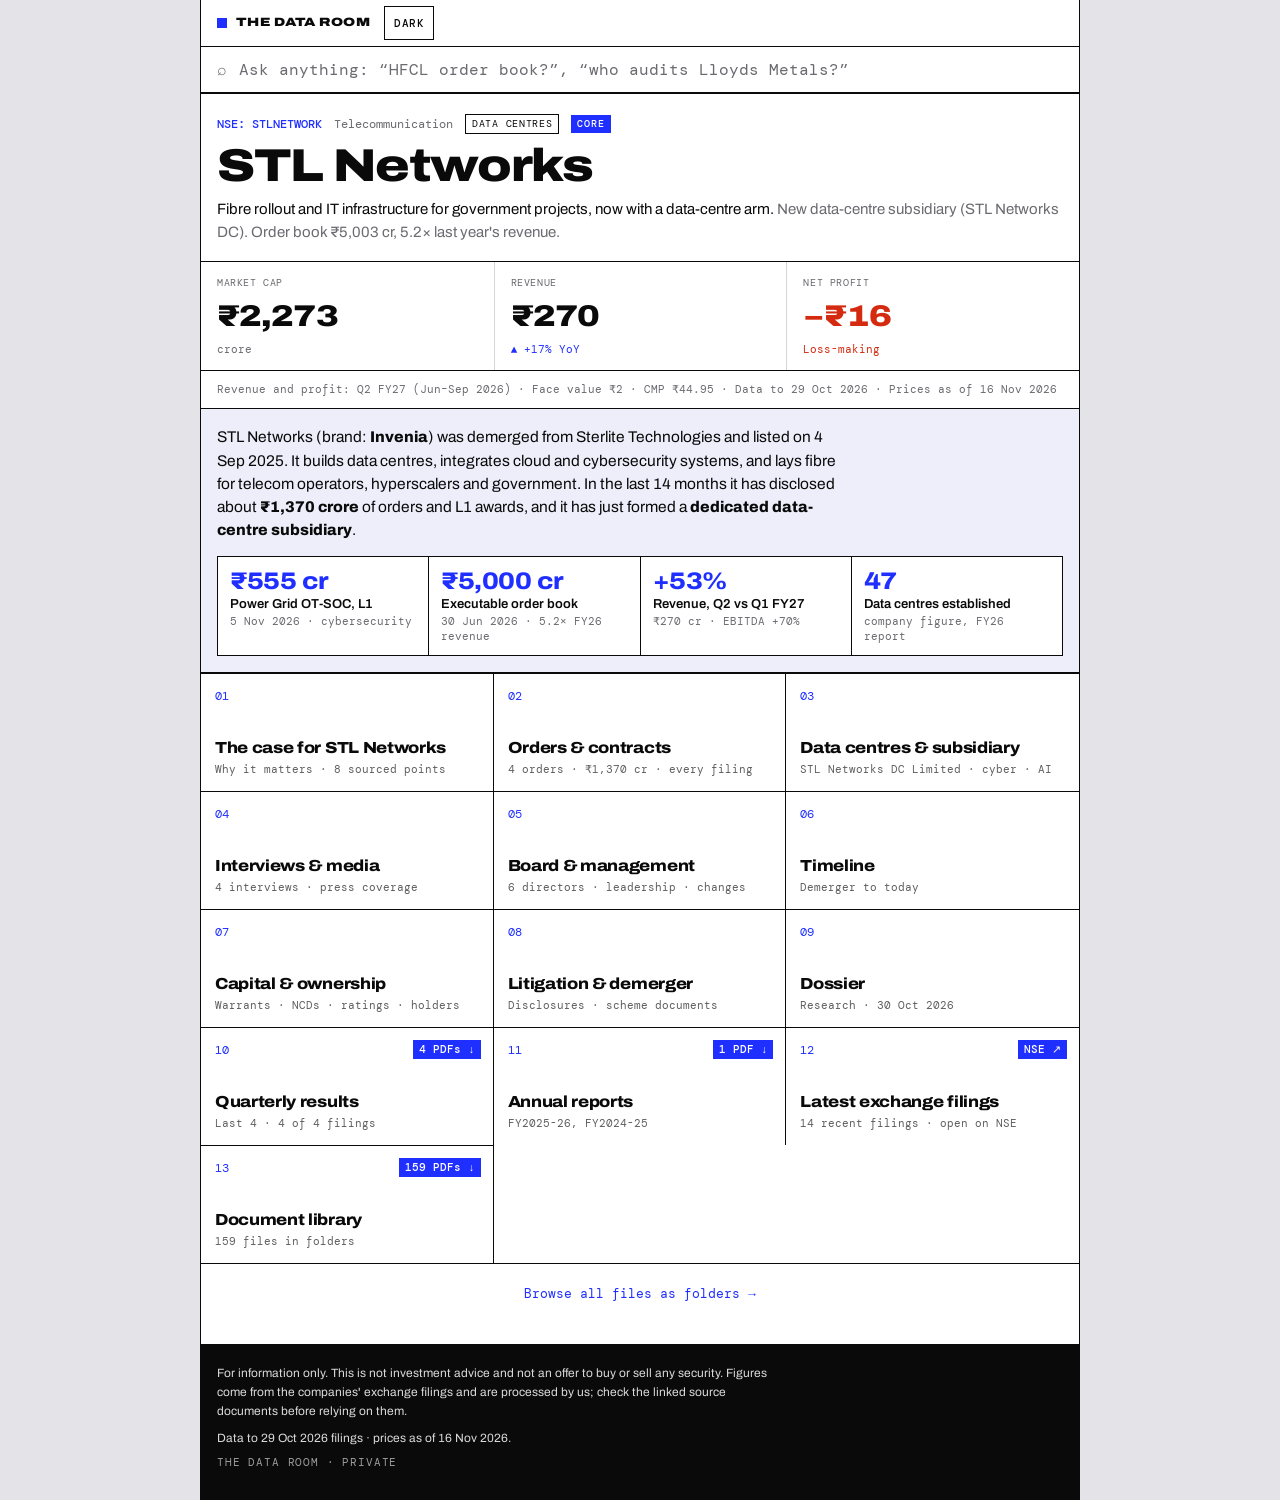
==== index.html @ 09b9c982 "STL Networks data room Co-Authored-By: Claude Sonnet 5.5 <noreply@anthropic.com>" ====
<!doctype html><meta charset="utf-8"><meta name="viewport" content="width=device-width,initial-scale=1"><meta name="robots" content="noindex,nofollow"><title>The Data Room</title><meta http-equiv="refresh" content="0;url=c/STLNETWORK/index.html"><a href="c/STLNETWORK/index.html">Open the data room</a>
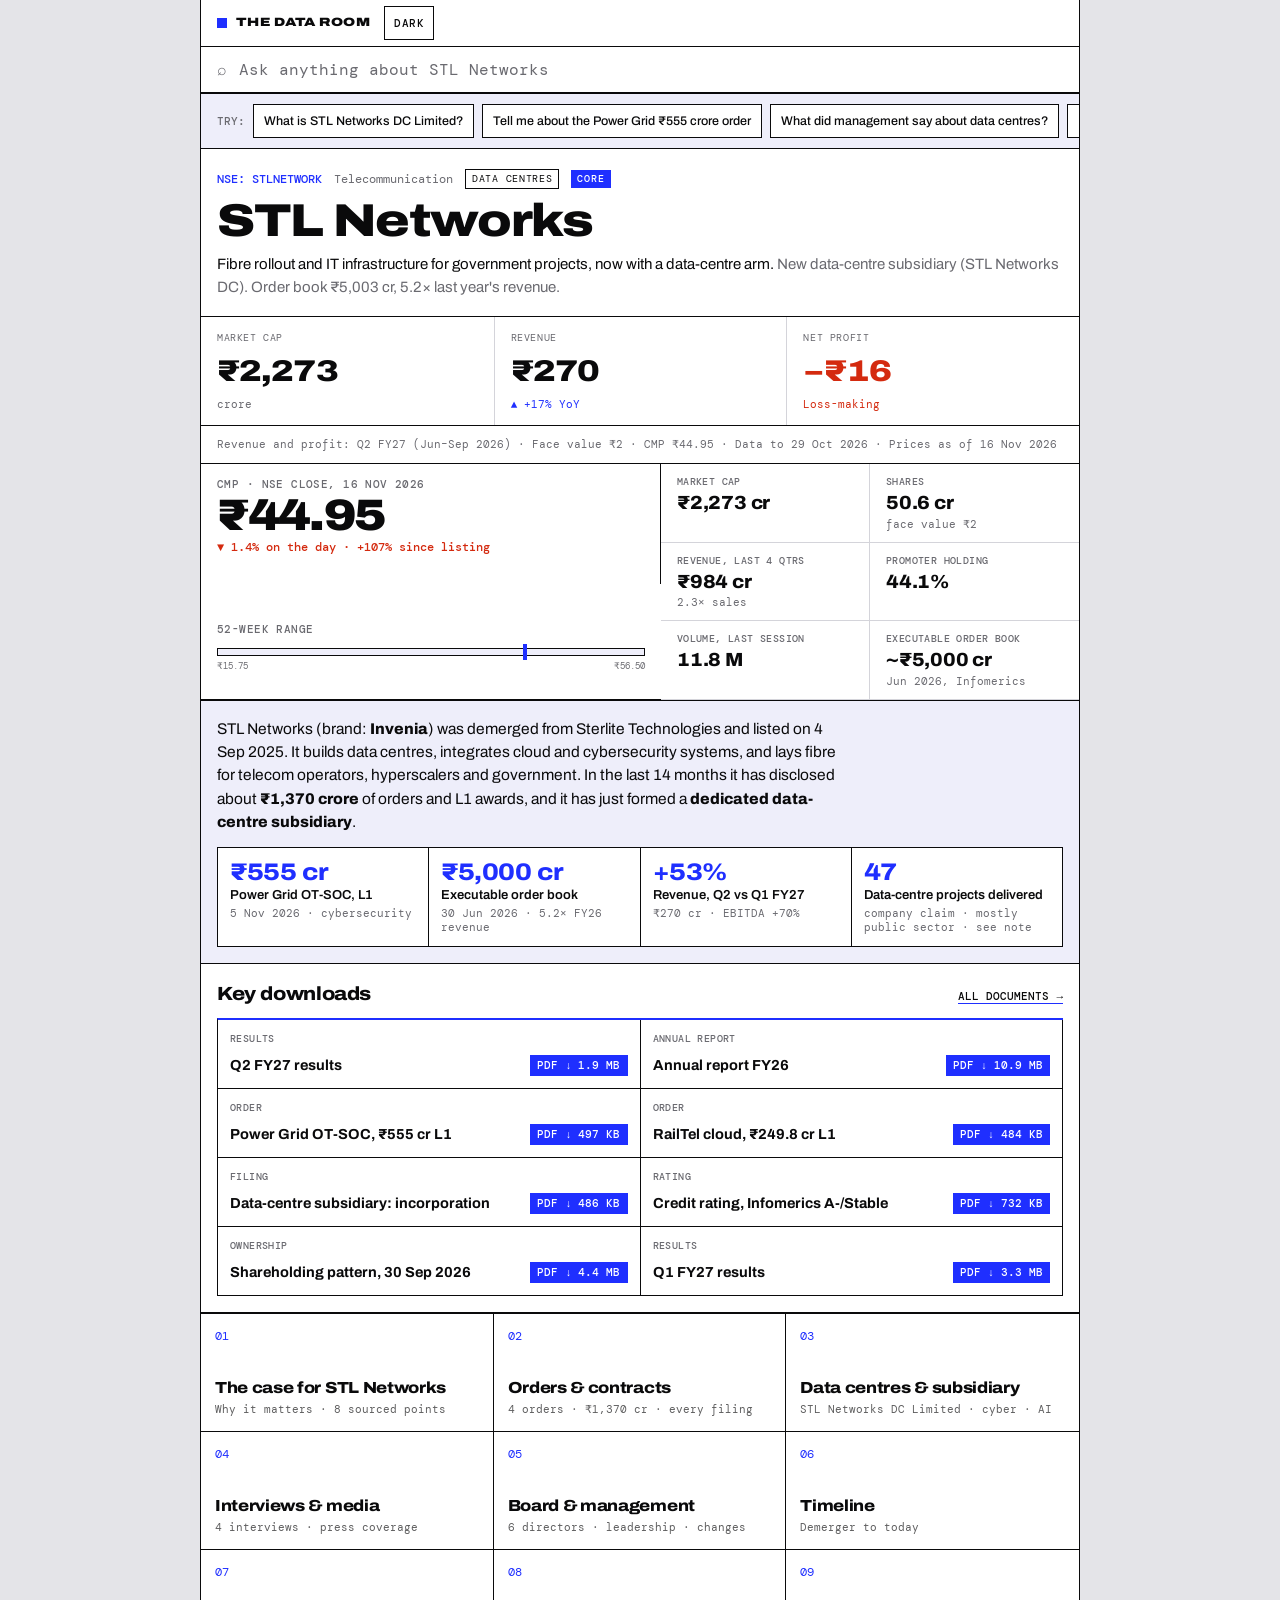
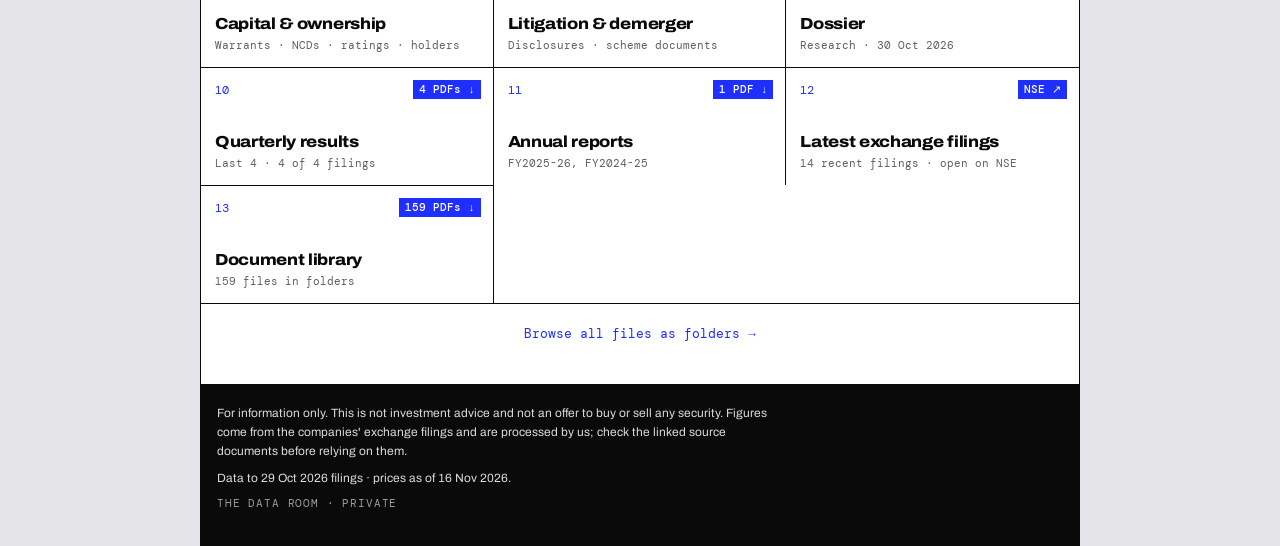
==== commit 9a07e5d6: "Serve the room from the root URL so the address stays short Co-Authored-By: Claude Sonnet 5.5 <norep" ====
--- a/index.html
+++ b/index.html
@@ -1 +1,27 @@
-<!doctype html><meta charset="utf-8"><meta name="viewport" content="width=device-width,initial-scale=1"><meta name="robots" content="noindex,nofollow"><title>The Data Room</title><meta http-equiv="refresh" content="0;url=c/STLNETWORK/index.html"><a href="c/STLNETWORK/index.html">Open the data room</a>+<!doctype html><html lang="en"><head><meta charset="utf-8"><meta name="viewport" content="width=device-width,initial-scale=1">
+<title>STL Networks · The Data Room</title><meta name="robots" content="noindex,nofollow"><meta name="color-scheme" content="light">
+<script>document.documentElement.className="js";try{var t=localStorage.getItem("dr_theme");if(t)document.documentElement.dataset.theme=t}catch(e){}</script>
+<link rel="preconnect" href="https://fonts.googleapis.com"><link rel="preconnect" href="https://fonts.gstatic.com" crossorigin>
+<link href="https://fonts.googleapis.com/css2?family=Archivo:wdth,wght@62..125,100..900&family=DM+Mono:wght@400;500&display=swap" rel="stylesheet">
+<link rel="stylesheet" href="assets/style.css?v=1794910545"></head><body data-scoped="1" data-page="company" data-root="">
+<svg width="0" height="0" style="position:absolute" aria-hidden="true"><defs><pattern id="hatch" width="5" height="5" patternUnits="userSpaceOnUse" patternTransform="rotate(45)"><line x1="0" y1="0" x2="0" y2="5" style="stroke:var(--ink)" stroke-width="1.6"/></pattern></defs></svg>
+<div class="col"><header class="bar"><div class="bar1"><a class="back" id="back" href="index.html">← Companies</a><span class="rt"><a class="brand sm" href="index.html"><i></i>THE DATA ROOM</a><button type="button" class="themebtn" id="theme" aria-label="Switch between light and dark">Dark</button></span></div><form class="search" action="index.html" method="get" role="search"><span aria-hidden="true">⌕</span><input id="q" name="q" type="search" autocomplete="off" placeholder="Ask anything about STL Networks" aria-label="Search companies or ask a question"></form></header><div id="ask" hidden></div><div class="askchips"><span>Try:</span><button type="button" data-ask="What is STL Networks DC Limited?">What is STL Networks DC Limited?</button><button type="button" data-ask="Tell me about the Power Grid ₹555 crore order">Tell me about the Power Grid ₹555 crore order</button><button type="button" data-ask="What did management say about data centres?">What did management say about data centres?</button><button type="button" data-ask="How much debt does it have?">How much debt does it have?</button><button type="button" data-ask="Who are the promoters and what are the warrants?">Who are the promoters and what are the warrants?</button><button type="button" data-ask="What are the risks?">What are the risks?</button></div><main class="co" data-sym="STLNETWORK"><section data-view="home" class=on><div class="hd"><div class="tags"><span class="tk">NSE: STLNETWORK</span><span>Telecommunication</span><span class="th">Data centres</span><span class="coretag">CORE</span></div>
+<h1>STL Networks</h1><p class="lede">Fibre rollout and IT infrastructure for government projects, now with a data-centre arm. <span>New data-centre subsidiary (STL Networks DC). Order book ₹5,003 cr, 5.2× last year&#x27;s revenue.</span></p></div>
+<div class="kps"><div class="kpi"><span>Market cap</span><b class="">₹2,273</b><em class="">crore</em></div><div class="kpi"><span>Revenue</span><b class="">₹270</b><em class="pos">▲ +17% YoY</em></div><div class="kpi"><span>Net profit</span><b class="neg">−₹16</b><em class="neg">Loss-making</em></div></div>
+<div class="meta">Revenue and profit: Q2 FY27 (Jun–Sep 2026) · Face value ₹2 · CMP ₹44.95 · Data to 29 Oct 2026 · Prices as of 16 Nov 2026</div>
+<div class="mkt"><div class="px"><span>CMP · NSE close, 16 Nov 2026</span><b>₹44.95</b><em class="neg">▼ 1.4% on the day · +107% since listing</em></div><div class="rg"><span>52-week range</span><div class="bar"><i style="left:72%"></i></div><div class="ends"><small>₹15.75</small><small>₹56.50</small></div></div><div class="mgrid"><div class="mc2"><span>Market cap</span><b>₹2,273 cr</b></div><div class="mc2"><span>Shares</span><b>50.6 cr</b><small>face value ₹2</small></div><div class="mc2"><span>Revenue, last 4 qtrs</span><b>₹984 cr</b><small>2.3× sales</small></div><div class="mc2"><span>Promoter holding</span><b>44.1%</b></div><div class="mc2"><span>Volume, last session</span><b>11.8 M</b></div><div class="mc2"><span>Executable order book</span><b>~₹5,000 cr</b><small>Jun 2026, Infomerics</small></div></div></div><div class="hero x"><p>STL Networks (brand: <b>Invenia</b>) was demerged from Sterlite Technologies and listed on 4 Sep 2025. It builds data centres, integrates cloud and cybersecurity systems, and lays fibre for telecom operators, hyperscalers and government. In the last 14 months it has disclosed about <b>₹1,370 crore</b> of orders and L1 awards, and it has just formed a <b>dedicated data-centre subsidiary</b>.</p><div class="xstats"><a class="xs" href="#orders" data-go="orders"><b>₹555 cr</b><span>Power Grid OT-SOC, L1</span><small>5 Nov 2026 · cybersecurity</small></a><a class="xs" href="#story" data-go="story"><b>₹5,000 cr</b><span>Executable order book</span><small>30 Jun 2026 · 5.2× FY26 revenue</small></a><a class="xs" href="#results" data-go="results"><b>+53%</b><span>Revenue, Q2 vs Q1 FY27</span><small>₹270 cr · EBITDA +70%</small></a><a class="xs" href="#datacentres" data-go="datacentres"><b>47</b><span>Data-centre projects delivered</span><small>company claim · mostly public sector · see note</small></a></div></div><div class="dlsec"><div class="dlhead"><h3>Key downloads</h3><a href="#files" data-go="files">All documents →</a></div><div class="dlgrid"><a class="dlb" href="files/STLNETWORK/02-Quarterly-Results/2026-09-30_Q2-FY27_Results.pdf" target="_blank" rel="noopener"><span class="dk">Results</span><b>Q2 FY27 results</b><em>PDF ↓ 1.9 MB</em></a><a class="dlb" href="files/STLNETWORK/03-Annual-Report/Annual-Report_FY2025-26.pdf" target="_blank" rel="noopener"><span class="dk">Annual report</span><b>Annual report FY26</b><em>PDF ↓ 10.9 MB</em></a><a class="dlb" href="files/STLNETWORK/05-Orders-and-Press-Releases/STL_Networks_L1_Power_Grid_OT-SOC_Nov_5_2026.pdf" target="_blank" rel="noopener"><span class="dk">Order</span><b>Power Grid OT-SOC, ₹555 cr L1</b><em>PDF ↓ 497 KB</em></a><a class="dlb" href="files/STLNETWORK/05-Orders-and-Press-Releases/STL_Networks_Limited_emerges_as_Lowest_Bidder_L1_from_Railtel_Corporation_of_India_Limit.pdf" target="_blank" rel="noopener"><span class="dk">Order</span><b>RailTel cloud, ₹249.8 cr L1</b><em>PDF ↓ 484 KB</em></a><a class="dlb" href="files/STLNETWORK/06-Data-Centre-Subsidiary/Incorporation_of_Wholly_Owned_Subsidiary_-_October_10_2026.pdf" target="_blank" rel="noopener"><span class="dk">Filing</span><b>Data-centre subsidiary: incorporation</b><em>PDF ↓ 486 KB</em></a><a class="dlb" href="files/STLNETWORK/08-Capital-Debt-Ratings/Credit_Rating-_September_25_2026.pdf" target="_blank" rel="noopener"><span class="dk">Rating</span><b>Credit rating, Infomerics A-/Stable</b><em>PDF ↓ 732 KB</em></a><a class="dlb" href="files/STLNETWORK/07-Financials-Shareholding/Shareholding_Pattern_September_30_2026.pdf" target="_blank" rel="noopener"><span class="dk">Ownership</span><b>Shareholding pattern, 30 Sep 2026</b><em>PDF ↓ 4.4 MB</em></a><a class="dlb" href="files/STLNETWORK/02-Quarterly-Results/2026-06-30_Q1-FY27_Results.pdf" target="_blank" rel="noopener"><span class="dk">Results</span><b>Q1 FY27 results</b><em>PDF ↓ 3.3 MB</em></a></div></div><div class="tiles x3"><a class="tile " href="#story" data-go="story"><i>01</i><span class="tt"><b>The case for STL Networks</b><small>Why it matters · 8 sourced points</small></span><em></em></a><a class="tile " href="#orders" data-go="orders"><i>02</i><span class="tt"><b>Orders & contracts</b><small>4 orders · ₹1,370 cr · every filing</small></span><em></em></a><a class="tile " href="#datacentres" data-go="datacentres"><i>03</i><span class="tt"><b>Data centres & subsidiary</b><small>STL Networks DC Limited · cyber · AI</small></span><em></em></a><a class="tile " href="#media" data-go="media"><i>04</i><span class="tt"><b>Interviews & media</b><small>4 interviews · press coverage</small></span><em></em></a><a class="tile " href="#people" data-go="people"><i>05</i><span class="tt"><b>Board & management</b><small>6 directors · leadership · changes</small></span><em></em></a><a class="tile " href="#timeline" data-go="timeline"><i>06</i><span class="tt"><b>Timeline</b><small>Demerger to today</small></span><em></em></a><a class="tile " href="#capital" data-go="capital"><i>07</i><span class="tt"><b>Capital & ownership</b><small>Warrants · NCDs · ratings · holders</small></span><em></em></a><a class="tile " href="#legal" data-go="legal"><i>08</i><span class="tt"><b>Litigation & demerger</b><small>Disclosures · scheme documents</small></span><em></em></a><a class="tile " href="#dossier" data-go="dossier"><i>09</i><span class="tt"><b>Dossier</b><small>Research · 30 Oct 2026</small></span><em></em></a><a class="tile " href="#results" data-go="results"><i>10</i><span class="tt"><b>Quarterly results</b><small>Last 4 · 4 of 4 filings</small></span><em>4 PDFs ↓</em></a><a class="tile " href="#annual" data-go="annual"><i>11</i><span class="tt"><b>Annual reports</b><small>FY2025-26, FY2024-25</small></span><em>1 PDF ↓</em></a><a class="tile " href="#filings" data-go="filings"><i>12</i><span class="tt"><b>Latest exchange filings</b><small>14 recent filings · open on NSE</small></span><em>NSE ↗</em></a><a class="tile " href="#files" data-go="files"><i>13</i><span class="tt"><b>Document library</b><small>159 files in folders</small></span><em>159 PDFs ↓</em></a></div>
+<div class="zipbox"><a class="alt" href="#files" data-go="files">Browse all files as folders →</a></div></section><section data-view="story"><div class="vh"><div><h2>Investment highlights</h2><small>What is working, with the document behind each point</small></div></div><div class="blk xt"><p>STL Networks is repositioning from a government, project-led fibre contractor into a <b>data-centre, systems-integration and managed-services</b> business for hyperscalers, telecom operators, public-sector bodies and enterprises. Management calls data centres the primary growth engine, systems integration the margin engine and connectivity the cash-generating base (annual report FY26, pp. 70–74).</p></div><div class="blk"><div class="xstats"><div class="xs"><b>₹1,370 cr</b><span>orders and L1 awards disclosed</span><small>Sep 2025 to Nov 2026, four orders</small></div><div class="xs"><b>~₹5,000 cr</b><span>executable order book</span><small>30 Jun 2026 (Infomerics)</small></div><div class="xs"><b>86%</b><span>of that book is government / PSU</span><small>Infomerics, Sep 2026</small></div><div class="xs"><b>₹270 cr</b><span>Q2 FY27 revenue</span><small>+53% QoQ, +17% YoY</small></div><div class="xs"><b>₹16.1 cr</b><span>Q2 FY27 EBITDA</span><small>+70% QoQ, margin 5.9%</small></div><div class="xs"><b>₹108 cr</b><span>promoter warrants</span><small>₹24 each, allotted 20 Jun 2026</small></div></div></div><div class="case blue"><h3>The case for</h3><div class="xp blue"><i>1</i><div><b>A dedicated data-centre subsidiary, and the team to run it</b><p><b>STL Networks DC Limited</b> was incorporated on 10 Oct 2026 as a wholly owned subsidiary to establish, acquire, own, operate, manage and market data-centre and telecom infrastructure, and to hold the Department of Telecommunications licences needed to sell connectivity. Management says the aim is a dedicated platform for hyperscalers, data-centre operators and enterprises, with ownership of delivery across the infrastructure and connectivity lifecycle. A new data-centre bench came with it: a COO (2 Jul), a Head of Design &amp; Operations for data centres with 200 MW+ delivered and a Chief Sales &amp; Marketing Officer (both 15–16 Oct).</p><span class="srcs"><a class="src" href="files/STLNETWORK/06-Data-Centre-Subsidiary/Proposed_Incorporation_of_a_Wholly_Owned_Subsidiary-_September_11_2026.pdf" target="_blank" rel="noopener">Proposed subsidiary filing, 11 Sep 2026</a><a class="src" href="files/STLNETWORK/06-Data-Centre-Subsidiary/Announcement_under_Regulation_30_of_SEBI_Listing_Regulations_in_relation_to_Wholly_Owned_S.pdf" target="_blank" rel="noopener">Subsidiary filing, 15 Sep 2026</a><a class="src" href="files/STLNETWORK/06-Data-Centre-Subsidiary/Incorporation_of_Wholly_Owned_Subsidiary_-_October_10_2026.pdf" target="_blank" rel="noopener">Incorporation filing, 10 Oct 2026</a><a class="src" href="files/STLNETWORK/06-Data-Centre-Subsidiary/Appointment_of_Senior_Management_Personnel-_July_2_2026.pdf" target="_blank" rel="noopener">COO filing, 2 Jul 2026</a><a class="src" href="files/STLNETWORK/06-Data-Centre-Subsidiary/Appointment_of_Senior_Management_Personnel_-_October_16_2026.pdf" target="_blank" rel="noopener">Patel and Barjatiya filing, 16 Oct 2026</a><a class="src" href="https://www.voicendata.com/data-centre/stl-networks-revenue-rises-53-as-data-centre-business-expands-12767428" target="_blank" rel="noopener">Q2 FY27 press coverage, Voice&amp;Data</a></span></div></div><div class="xp blue"><i>2</i><div><b>The largest orders in the company&#x27;s short history are landing in cybersecurity and cloud</b><p><b>₹555 crore</b> (L1) from Power Grid for a centralised Security Operations Centre covering the OT assets of its substations, <b>₹249.8 crore</b> (L1) from RailTel for a private cloud across its data-centre and disaster-recovery sites, <b>₹206.5 crore</b> purchase order from NIC Services for the National Knowledge Network, and <b>₹359 crore</b> from PowerGrid Teleservices for a Tier III data centre at Manesar plus a disaster-recovery site. See the orders table.</p><span class="srcs"><a class="src" href="files/STLNETWORK/05-Orders-and-Press-Releases/STL_Networks_L1_Power_Grid_OT-SOC_Nov_5_2026.pdf" target="_blank" rel="noopener">Power Grid L1 filing, 5 Nov 2026</a><a class="src" href="files/STLNETWORK/05-Orders-and-Press-Releases/STL_Networks_Limited_emerges_as_Lowest_Bidder_L1_from_Railtel_Corporation_of_India_Limit.pdf" target="_blank" rel="noopener">RailTel L1 filing, 29 Sep 2026</a><a class="src" href="files/STLNETWORK/05-Orders-and-Press-Releases/Purchase_Order_received_from_National_Informatics_Centre_Services_Incorporated_Februray_10.pdf" target="_blank" rel="noopener">NIC purchase order filing, 10 Feb 2026</a><a class="src" href="files/STLNETWORK/05-Orders-and-Press-Releases/Invenia_-_STL_Networks_Limited_secures_INR_359_Crore_Data_Center_Infrastructure_Contract_f.pdf" target="_blank" rel="noopener">PowerTel press release, 15 Sep 2025</a></span></div></div><div class="xp blue"><i>3</i><div><b>Revenue visibility: about five years of revenue in the order book</b><p>Infomerics puts the executable order book at about <b>₹5,000 crore on 30 Jun 2026</b>, 5.22× FY26 operating income, with about <b>86% from central and state government entities and PSUs</b>. That was before the RailTel (₹249.8 crore) and Power Grid (₹555 crore) awards.</p><span class="srcs"><a class="src" href="files/STLNETWORK/08-Capital-Debt-Ratings/Credit_Rating-_September_25_2026.pdf" target="_blank" rel="noopener">Infomerics rating, 25 Sep 2026</a></span></div></div><div class="xp blue"><i>4</i><div><b>The quarterly trend turned in Q2 FY27</b><p>Revenue <b>₹270.11 crore</b>, up 53% on Q1 and 17% on a year ago. EBITDA <b>₹16.06 crore</b>, up 70% on Q1 and 112% on a year ago, margin 5.9% against 3.3%. The consolidated loss narrowed to ₹16.1 crore (Q1: ₹21.9 crore). On a standalone basis the company made a <b>profit of ₹5.1 crore</b> against a loss of ₹12.3 crore in Q1.</p><span class="srcs"><a class="src" href="files/STLNETWORK/02-Quarterly-Results/2026-09-30_Q2-FY27_Results.pdf" target="_blank" rel="noopener">Q2 FY27 results (29 Oct 2026)</a><a class="src" href="https://tele.net.in/press-release/invenia-stl-networks-reports-financial-results-for-q2-fy27-12767925" target="_blank" rel="noopener">tele.net, 30 Oct 2026</a></span></div></div><div class="xp blue"><i>5</i><div><b>The promoter is putting money in</b><p>Twin Star Overseas Limited, a promoter entity, was allotted <b>4.5 crore warrants at ₹24</b> (up to ₹108 crore). 25% (₹27 crore) was paid on allotment on 20 Jun 2026 and the remaining ₹81 crore is due when the warrants are exercised, within 18 months. Infomerics counts the warrant proceeds in its liquidity assessment.</p><span class="srcs"><a class="src" href="files/STLNETWORK/08-Capital-Debt-Ratings/Issue_of_Convertible_Warrants_on_a_Preferential_Basis-_April_18_2026.pdf" target="_blank" rel="noopener">Warrants approval, 18 Apr 2026</a><a class="src" href="files/STLNETWORK/08-Capital-Debt-Ratings/Allotment_of_Warrants_to_Promoter_of_the_Company_on_a_Preferential_Basis_by_way_of_Private.pdf" target="_blank" rel="noopener">Warrants allotment, 20 Jun 2026</a><a class="src" href="files/STLNETWORK/08-Capital-Debt-Ratings/Credit_Rating-_September_25_2026.pdf" target="_blank" rel="noopener">Infomerics rating, 25 Sep 2026</a></span></div></div><div class="xp blue"><i>6</i><div><b>A broad, working capability base in data centres, fibre and security</b><p>In its FY26 annual report the company says it has <b>established over 47 data centres</b> (projects it built or supported for clients, mostly public sector and defence; see the note on the Data centres page), <b>1.32 lakh route-km of optical fibre</b> deployed, 45,000 infrastructure sites operationalised, 3 lakh home passes, 4.5 lakh managed devices and CMMI Level 5 certification. These are company figures. Infomerics cites more than 135,000 km of fibre.</p><span class="srcs"><a class="src" href="files/STLNETWORK/03-Annual-Report/Annual-Report_FY2025-26.pdf" target="_blank" rel="noopener">Annual report FY26</a><a class="src" href="files/STLNETWORK/08-Capital-Debt-Ratings/Credit_Rating-_September_25_2026.pdf" target="_blank" rel="noopener">Infomerics rating, 25 Sep 2026</a></span></div></div><div class="xp blue"><i>7</i><div><b>Investment-grade credit ratings from two agencies</b><p><b>IVR A-/Stable</b> from Infomerics (₹250 crore of bank facilities, 25 Sep 2026) and <b>IND A-/Stable</b> from India Ratings (proposed NCDs and bank loans, 17 Nov 2025). The company allotted ₹150 crore of NCDs on 2 Dec 2025 (Infomerics records ₹250 crore of NCDs raised in FY26).</p><span class="srcs"><a class="src" href="files/STLNETWORK/08-Capital-Debt-Ratings/Credit_Rating-_September_25_2026.pdf" target="_blank" rel="noopener">Infomerics rating, 25 Sep 2026</a><a class="src" href="files/STLNETWORK/08-Capital-Debt-Ratings/Credit_Rating_November_17_2025.pdf" target="_blank" rel="noopener">India Ratings, 17 Nov 2025</a><a class="src" href="files/STLNETWORK/08-Capital-Debt-Ratings/Allotment_of_Non-Convertible_Debentures_December_02_2025.pdf" target="_blank" rel="noopener">NCD allotment, 2 Dec 2025</a></span></div></div><div class="xp blue"><i>8</i><div><b>Counterparties are strong: Power Grid, RailTel, NIC, BSNL, BharatNet, Airtel</b><p>Infomerics lists Airtel, RailTel, Power Grid, BSNL, BharatNet and state digital-infrastructure programmes as the customer base and notes that several have strong credit profiles, which supports eventual collection of receivables.</p><span class="srcs"><a class="src" href="files/STLNETWORK/08-Capital-Debt-Ratings/Credit_Rating-_September_25_2026.pdf" target="_blank" rel="noopener">Infomerics rating, 25 Sep 2026</a></span></div></div></div><div class="case red"><h3>What the numbers also show</h3><div class="xp red"><i>·</i><div><b>FY26 was a loss-making year and the turnaround is early</b><p>FY26 consolidated revenue was ₹958.96 crore (₹1,179.72 crore in FY25), EBITDA ₹47.85 crore and the loss attributable to owners ₹99.11 crore. Infomerics points to weak profitability, interest cover of 0.46×, receivables of ₹990.6 crore, a 325-day collection period and operating cash outflow of ₹111.4 crore in FY26. It names collection of receivables and the promoter warrant proceeds as the near-term monitorables.</p><span class="srcs"><a class="src" href="files/STLNETWORK/03-Annual-Report/Annual-Report_FY2025-26.pdf" target="_blank" rel="noopener">Annual report FY26</a><a class="src" href="files/STLNETWORK/08-Capital-Debt-Ratings/Credit_Rating-_September_25_2026.pdf" target="_blank" rel="noopener">Infomerics rating, 25 Sep 2026</a></span></div></div><div class="xp red"><i>·</i><div><b>The newest awards are L1 positions, not signed contracts</b><p>The Power Grid (₹555 crore) and RailTel (₹249.8 crore) disclosures say the company has emerged as the lowest bidder. Final awards, contract terms and timing are not yet disclosed. The data-centre subsidiary has ₹1 lakh of paid-up capital and no disclosed capex, capacity or site plan.</p><span class="srcs"><a class="src" href="files/STLNETWORK/05-Orders-and-Press-Releases/STL_Networks_L1_Power_Grid_OT-SOC_Nov_5_2026.pdf" target="_blank" rel="noopener">Power Grid L1 filing, 5 Nov 2026</a><a class="src" href="files/STLNETWORK/05-Orders-and-Press-Releases/STL_Networks_Limited_emerges_as_Lowest_Bidder_L1_from_Railtel_Corporation_of_India_Limit.pdf" target="_blank" rel="noopener">RailTel L1 filing, 29 Sep 2026</a><a class="src" href="files/STLNETWORK/06-Data-Centre-Subsidiary/Announcement_under_Regulation_30_of_SEBI_Listing_Regulations_in_relation_to_Wholly_Owned_S.pdf" target="_blank" rel="noopener">Subsidiary filing, 15 Sep 2026</a></span></div></div><div class="xp red"><i>·</i><div><b>Leadership is in transition</b><p>The CEO resigned on 10 Jun 2026 and an interim CEO took over on 11 Jun for one year. The company secretary, head of legal and head of marketing also left between Jul and Sep 2026.</p><span class="srcs"><a class="src" href="files/STLNETWORK/10-Governance-Corporate-Actions/Outcome_of_Board_Meeting-_June_10_2026.pdf" target="_blank" rel="noopener">Board outcome, 10 Jun 2026</a></span></div></div></div><p class="note pad">Company claims are labelled as such. Everything is drawn from the company&#x27;s exchange filings, its annual report, rating-agency reports and named press coverage; nothing here is a forecast or a recommendation.</p></section><section data-view="orders"><div class="vh"><div><h2>Orders and contracts</h2><small>Orders disclosed to the stock exchanges, newest first</small></div></div><div class="blk"><div class="xstats"><div class="xs"><b>₹1,370 cr</b><span>four distinct orders</span><small>555 + 249.8 + 206.49 + 359</small></div><div class="xs"><b>₹804.8 cr</b><span>L1 awards (Power Grid, RailTel)</span><small>lowest bidder, final award pending</small></div><div class="xs"><b>₹565.5 cr</b><span>purchase order / contract</span><small>NIC Services, PowerTel</small></div></div></div><div class="blk"><h3>Orders disclosed by the company</h3><div class="xtwrap"><table class="xtable"><thead><tr><th class="">Date</th><th class="">Customer</th><th class="">What</th><th class="num">₹ crore</th><th class="">Status</th><th class="">Terms</th><th class="">Source</th></tr></thead><tbody><tr><td>5 Nov 2026</td><td>Power Grid Corporation of India</td><td>Package for implementation of a <b>Centralized Security Operations Centre for OT assets of substations (OT-SOC)</b>. Cybersecurity for the power grid.</td><td class="num">555</td><td><b>L1 bidder</b> (lowest). Final award not yet disclosed</td><td>Bid spec CC/NT/W-MISC/DOM/A02/26/00023, RFx 5002005016 dated 5 Jan 2026. Incl. taxes</td><td class=""><a class="ilink" href="files/STLNETWORK/05-Orders-and-Press-Releases/STL_Networks_L1_Power_Grid_OT-SOC_Nov_5_2026.pdf" target="_blank" rel="noopener">Exchange filing ↗</a></td></tr><tr><td>29 Sep 2026</td><td>RailTel Corporation of India</td><td>Design, supply, installation, testing, commissioning, integration, migration and deployment of <b>cloud infrastructure at RailTel&#x27;s data centre and disaster-recovery site</b>. Multi-tenant private cloud (Gurugram and Secunderabad, per the company&#x27;s press release).</td><td class="num">249.8</td><td><b>L1 bidder</b> (lowest). Final award not yet disclosed</td><td>Tender RAILTEL/TENDER/OT/CO/ITP/2026-27/DC-DR Infra/018 dated 25 Jun 2026. Incl. taxes. Press release: commissioning within 180 days, 5-year warranty</td><td class=""><a class="ilink" href="files/STLNETWORK/05-Orders-and-Press-Releases/STL_Networks_Limited_emerges_as_Lowest_Bidder_L1_from_Railtel_Corporation_of_India_Limit.pdf" target="_blank" rel="noopener">Exchange filing ↗</a></td></tr><tr><td>10 Feb 2026</td><td>National Informatics Centre Services Inc. (NKN)</td><td>Procurement of <b>network equipment through the National Knowledge Network</b>.</td><td class="num">206.49</td><td><b>Purchase order</b> received</td><td>GeM contract GEMC-511687786594913. 12-week implementation, 5-year warranty and AMC. Incl. taxes</td><td class=""><a class="ilink" href="files/STLNETWORK/05-Orders-and-Press-Releases/Purchase_Order_received_from_National_Informatics_Centre_Services_Incorporated_Februray_10.pdf" target="_blank" rel="noopener">Exchange filing ↗</a></td></tr><tr><td>3 Feb 2026</td><td>National Informatics Centre Services Inc. (NKN)</td><td>Same order, at the L1 / letter-of-intent stage. <b>₹175 crore excluding taxes</b>, which is the ₹206.49 crore above including taxes. Not counted twice.</td><td class="num">175</td><td>L1 bidder, letter of intent</td><td>GeM bid GEM/2025/B/6918691</td><td class=""><a class="ilink" href="files/STLNETWORK/05-Orders-and-Press-Releases/STL_Networks_Limited_emerges_as_Lowest_Bidder_L1_Bidder_from_National_Informatics_Centre.pdf" target="_blank" rel="noopener">Exchange filing ↗</a></td></tr><tr><td>15 Sep 2025</td><td>PowerGrid Teleservices (a Power Grid subsidiary)</td><td>Design, build, commission and maintain the IT and cloud infrastructure of a <b>greenfield Tier III data centre at Manesar</b>, a <b>disaster-recovery data centre</b>, IaaS and DR services, and long-term operations and maintenance.</td><td class="num">359</td><td><b>Contract</b> won (company press release)</td><td>Release headline says ₹359 crore; its text says &#x27;over ~₹360 crore&#x27;. Long-term O&amp;M</td><td class=""><a class="ilink" href="files/STLNETWORK/05-Orders-and-Press-Releases/Invenia_-_STL_Networks_Limited_secures_INR_359_Crore_Data_Center_Infrastructure_Contract_f.pdf" target="_blank" rel="noopener">Press release ↗</a></td></tr></tbody></table></div><p class=note>₹ crore, as stated by the company. Totals count each order once: 555 + 249.8 + 206.49 + 359 = ₹1,370.3 crore. L1 means STL Networks submitted the lowest bid; it is not yet a signed contract.</p></div><div class="blk xt"><h3>Context</h3><p>Compare the scale with the business: consolidated revenue was ₹958.96 crore in FY26 and ₹270.11 crore in Q2 FY27. The Power Grid and RailTel awards alone are about ₹805 crore.</p><p>The company&#x27;s executable order book was about ₹5,000 crore on 30 Jun 2026 (Infomerics, <a class="ilink" href="files/STLNETWORK/08-Capital-Debt-Ratings/Credit_Rating-_September_25_2026.pdf" target="_blank" rel="noopener">Sep 2026 rating report</a>), before these two awards.</p></div><div class="blk"><h3>Tenders and L1 positions mentioned by third-party commentary (not confirmed by company filings)</h3><div class="xtwrap"><table class="xtable"><thead><tr><th class="">Tender</th><th class="">Authority</th><th class="">Position reported</th><th class="">Status in this room</th></tr></thead><tbody><tr><td>OT cybersecurity for substations (OT-SOC)</td><td>Power Grid</td><td>L1</td><td><b>Confirmed</b> by the company&#x27;s 5 Nov 2026 filing (row above)</td></tr><tr><td>Cloud infrastructure at data-centre and DR sites</td><td>RailTel</td><td>L1 / LOI</td><td><b>Confirmed as L1</b> by the company&#x27;s 29 Sep 2026 filing (row above)</td></tr><tr><td>Zero Trust Network Architecture (ZTNA) licences</td><td>MeitY</td><td>L1 reported</td><td>Not in company filings. Unverified</td></tr><tr><td>Endpoint Detection &amp; Response and Unified Endpoint Management</td><td>MeitY</td><td>L3 reported</td><td>Not in company filings. Unverified</td></tr><tr><td>Server procurement, 153 units</td><td>Ministry of Defence</td><td>L1 reported</td><td>Not in company filings. Unverified</td></tr><tr><td>Network routers and devices, 309 units</td><td>MeitY</td><td>L1 reported</td><td>Not in company filings. Unverified</td></tr><tr><td>IT Project Implementation Agency</td><td>Ministry of Ports, Shipping &amp; Waterways</td><td>H3 reported</td><td>Not in company filings. Unverified</td></tr><tr><td>Router and firewall procurement</td><td>Ministry of Power</td><td>Bid participation reported</td><td>Not in company filings. Unverified</td></tr></tbody></table></div><p class=note>Source: a social-media style commentary shared with the data-room owner (author not identified). It says itself that these are &#x27;tender participation and reported ranking details, not confirmed order wins&#x27;. The company has not disclosed these. Treat everything except the first two rows as unverified.</p></div><div class="blk xt"><h3>Programmes without a disclosed value</h3><p><b>BharatNet Phase III, Jammu &amp; Kashmir and Ladakh.</b> The interim CEO says the company is deploying more than 13,000 km of optical fibre serving thousands of Gram Panchayats, with operations and maintenance &#x27;central to the project&#x27; (<a class="ilink" href="https://telecomtalk.info/invenia-stl-networks-ceo-why-ai-datacentres-india/1012358/" target="_blank" rel="noopener">TelecomTalk, 30 Sep 2026</a>). Value not disclosed.</p><p><b>Earlier work</b> cited in the FY26 annual report includes the J&amp;K network operations centre under BharatNet, NIC / NKN and ERNET, defence communication networks for the Army and Navy, and BharatNet deployments across Maharashtra, Telangana and Tamil Nadu (<a class="ilink" href="files/STLNETWORK/03-Annual-Report/Annual-Report_FY2025-26.pdf" target="_blank" rel="noopener">annual report FY26</a>).</p></div><div class="blk"><h3>Order documents</h3><div class="tree"><div class="fd"><div class="fh"><span>▾ 05-Orders-and-Press-Releases/ · Orders and press releases</span><em>6 files</em></div><a class="ff doc" href="files/STLNETWORK/05-Orders-and-Press-Releases/STL_Networks_L1_Power_Grid_OT-SOC_Nov_5_2026.pdf" target="_blank" rel="noopener"><span class="br">├─</span><span class="fn">STL Networks emerges as Lowest Bidder (L1) from Power Grid Corporation (Power Grid OT-SOC L1), November 5, 2026<small>5 Nov 2026</small></span><em>497 KB</em></a><a class="ff doc" href="files/STLNETWORK/05-Orders-and-Press-Releases/STL_Networks_Limited_emerges_as_Lowest_Bidder_L1_from_Railtel_Corporation_of_India_Limit.pdf" target="_blank" rel="noopener"><span class="br">├─</span><span class="fn">STL Networks Limited emerges as Lowest Bidder (L1) from Railtel Corporation of India Limited- September 29, 2026<small>29 Sep 2026</small></span><em>484 KB</em></a><a class="ff doc" href="files/STLNETWORK/05-Orders-and-Press-Releases/STL_Networks_Limited_emerges_as_Lowest_Bidder_L1_Bidder_from_National_Informatics_Centre.pdf" target="_blank" rel="noopener"><span class="br">├─</span><span class="fn">STL Networks Limited emerges as Lowest Bidder (L1 Bidder) from National Informatics Centre Services Incorporated_STL Networks Limited_February 3, 2026<small>3 Feb 2026</small></span><em>324 KB</em></a><a class="ff doc" href="files/STLNETWORK/05-Orders-and-Press-Releases/Purchase_Order_received_from_National_Informatics_Centre_Services_Incorporated_Februray_10.pdf" target="_blank" rel="noopener"><span class="br">├─</span><span class="fn">Purchase Order received from National Informatics Centre Services Incorporated_Februray 10, 2026<small>1 Feb 2026</small></span><em>376 KB</em></a><a class="ff doc" href="files/STLNETWORK/05-Orders-and-Press-Releases/Invenia_-_STL_Networks_Limited_secures_INR_359_Crore_Data_Center_Infrastructure_Contract_f.pdf" target="_blank" rel="noopener"><span class="br">├─</span><span class="fn">Invenia - STL Networks Limited secures INR 359 Crore Data Center Infrastructure Contract from PowerGrid Teleservices Limited_ September 15, 2025<small>15 Sep 2025</small></span><em>442 KB</em></a><a class="ff doc" href="files/STLNETWORK/05-Orders-and-Press-Releases/Press_Release_-_Invenia_Debuts_On_The_Indian_Stock_Exchange_Marking_A_New_Era_In_Digital.pdf" target="_blank" rel="noopener"><span class="br">├─</span><span class="fn">Press Release - Invenia Debuts On The Indian Stock Exchange, Marking A New Era In Digital Infrastructure Leadership_September 4, 2025<small>4 Sep 2025</small></span><em>469 KB</em></a></div></div></div></section><section data-view="datacentres"><div class="vh"><div><h2>Data centres and Invenia</h2><small>The subsidiary, what it is for, and what the company already does</small></div></div><div class="blk xt"><p><b>Invenia</b> is the brand of STL Networks Limited. It says it is a digital-infrastructure services company for telcos, data-centre companies, government, defence and large enterprises across India and the UK, in three lines of business: <b>data centres</b> (the primary growth engine), <b>system integration</b> including cloud and cybersecurity (the margin engine) and <b>connectivity services</b> (the foundation). Source: annual report FY26, pp. 70–74.</p></div><div class="blk"><h3>STL Networks DC Limited: the data-centre subsidiary</h3><div class="xtwrap"><table class="xtable kv"><thead><tr><th class=""></th><th class="">Detail</th></tr></thead><tbody><tr><td>What it is</td><td>A <b>wholly owned subsidiary</b> (100%) of STL Networks Limited, for its data-centre and data-centre-connectivity business.</td></tr><tr><td>Why now</td><td>Management: to give data centres a dedicated services platform and take &#x27;greater ownership of delivery across the infrastructure and connectivity lifecycle&#x27;. Customers named: hyperscalers, data-centre operators and enterprises.</td></tr><tr><td>What it may do</td><td>Establish, acquire, own, operate, manage and market <b>data-centre and telecom infrastructure</b>, data-centre solutions and connectivity services; carry on integrated data-centre and connectivity solutions.</td></tr><tr><td>Licences</td><td>To obtain and maintain the licences, approvals and authorisations from the <b>Department of Telecommunications</b> and other regulators, so it can sell connectivity itself.</td></tr><tr><td>Timeline</td><td>A committee of the board approves incorporating the subsidiary, 11 Sep 2026. Name &#x27;STL Networks DC Limited&#x27; approved by the Authorisation and Allotment Committee, 15 Sep 2026. <b>Certificate of incorporation issued 10 Oct 2026.</b></td></tr><tr><td>Funding at start</td><td>Cash. STL Networks subscribes to 100% of the initial paid-up capital of <b>₹1,00,000</b> (50,000 equity shares of ₹2). No capex, capacity (MW), site or customer commitments have been disclosed for it yet.</td></tr><tr><td>Sources</td><td class=""><a class="ilink" href="files/STLNETWORK/06-Data-Centre-Subsidiary/Proposed_Incorporation_of_a_Wholly_Owned_Subsidiary-_September_11_2026.pdf" target="_blank" rel="noopener">Proposed subsidiary, 11 Sep 2026 ↗</a></td></tr><tr><td></td><td class=""><a class="ilink" href="files/STLNETWORK/06-Data-Centre-Subsidiary/Announcement_under_Regulation_30_of_SEBI_Listing_Regulations_in_relation_to_Wholly_Owned_S.pdf" target="_blank" rel="noopener">Details approved, 15 Sep 2026 ↗</a></td></tr><tr><td></td><td class=""><a class="ilink" href="files/STLNETWORK/06-Data-Centre-Subsidiary/Incorporation_of_Wholly_Owned_Subsidiary_-_October_10_2026.pdf" target="_blank" rel="noopener">Incorporation, 10 Oct 2026 ↗</a></td></tr></tbody></table></div><p class=note>The subsidiary is brand new. What it will own and how much it will invest are not yet public. The shape of the plan will show up in later filings, results and press releases.</p></div><div class="case blue"><h3>How management describes the opportunity</h3><div class="xp blue"><i>·</i><div><b>AI workloads need reliable links between data centres, cloud and enterprises</b><p>Interim CEO C. R. Battula: the constraint is &#x27;not only bandwidth&#x27; but reliability, route diversity and operational visibility. Hyperscalers want large, high-density infrastructure quickly. Enterprises want to modernise live environments. Government wants resilience, governance and sustained support.</p><span class="srcs"><a class="src" href="https://telecomtalk.info/invenia-stl-networks-ceo-why-ai-datacentres-india/1012358/" target="_blank" rel="noopener">TelecomTalk interview, 30 Sep 2026</a></span></div></div><div class="xp blue"><i>·</i><div><b>From a project business to one that operates the infrastructure</b><p>The company distinguishes system integration (design, deploy, upgrade) from managed services (ongoing support and optimisation) and says managed-services contracts add revenue visibility. The annual report calls it a &#x27;deliberate pivot&#x27; from a government-oriented, project-led model to a hyperscaler- and enterprise-facing lifecycle partner.</p><span class="srcs"><a class="src" href="https://telecomtalk.info/invenia-stl-networks-ceo-why-ai-datacentres-india/1012358/" target="_blank" rel="noopener">TelecomTalk, 30 Sep 2026</a><a class="src" href="files/STLNETWORK/03-Annual-Report/Annual-Report_FY2025-26.pdf" target="_blank" rel="noopener">Annual report FY26</a></span></div></div><div class="xp blue"><i>·</i><div><b>Where it will focus in the data-centre stack</b><p>Mechanical, electrical and plumbing systems, IT integration and managed operations, where it sees its strongest margins, rather than civil works. Five pillars: full-lifecycle capability, a strong supplier base, a growing in-house data-centre team with experienced leaders from established operators, technology partnerships in liquid cooling and high-density power for AI-ready facilities, and partnerships with hyperscalers, colocation players and large enterprises.</p><span class="srcs"><a class="src" href="files/STLNETWORK/03-Annual-Report/Annual-Report_FY2025-26.pdf" target="_blank" rel="noopener">Annual report FY26</a></span></div></div><div class="xp blue"><i>·</i><div><b>AI, GPUs and sovereign cloud</b><p>The company says it is strengthening data-centre capabilities &#x27;to support GPU-intensive environments&#x27; and has built sovereign fibre infrastructure for in-country data movement. It described a plan for &#x27;next-gen edge-to-core interconnect&#x27; linking GPU-ready edge data centres with core facilities. This is a stated plan, not a delivered capability.</p><span class="srcs"><a class="src" href="https://telecomdrive.com/how-invenia-is-reinventing-connectivity-to-drive-indias-digital-backbone/" target="_blank" rel="noopener">TelecomDrive interview, 19 Oct 2026</a><a class="src" href="https://cxotoday.com/corner-office/cyber-resilience-has-become-a-strategic-priority-for-organisations/" target="_blank" rel="noopener">CXOtoday interview, 4 Dec 2025</a></span></div></div></div><div class="blk"><h3>What the company already does in data centres</h3><div class="xtwrap"><table class="xtable kv"><thead><tr><th class="">Item</th><th class="">Detail</th><th class="">Source</th></tr></thead><tbody><tr><td>Track record</td><td><b>47 data-centre projects</b> delivered or supported (company figure, see the note above). Services: data-centre design and advisory, end-to-end build, data-centre interconnect, disaster recovery, managed data-centre and cloud operations.</td><td class=""><a class="ilink" href="files/STLNETWORK/03-Annual-Report/Annual-Report_FY2025-26.pdf" target="_blank" rel="noopener">Annual report FY26 ↗</a></td></tr><tr><td>PowerTel, Manesar</td><td>Greenfield <b>Tier III data centre</b> plus disaster-recovery data centre, IaaS and DR services, long-term O&amp;M. ₹359 crore. Company says it uses advanced cooling and energy-efficient design.</td><td class=""><a class="ilink" href="files/STLNETWORK/05-Orders-and-Press-Releases/Invenia_-_STL_Networks_Limited_secures_INR_359_Crore_Data_Center_Infrastructure_Contract_f.pdf" target="_blank" rel="noopener">Press release ↗</a></td></tr><tr><td>RailTel</td><td>Multi-tenant <b>private cloud</b> across RailTel&#x27;s data-centre and DR sites with micro-segmentation and near real-time DC–DR replication. ₹249.8 crore, L1. Aligned to MeitY cloud guidelines and the DPDP Act, per the company.</td><td class=""><a class="ilink" href="files/STLNETWORK/05-Orders-and-Press-Releases/STL_Networks_Limited_emerges_as_Lowest_Bidder_L1_from_Railtel_Corporation_of_India_Limit.pdf" target="_blank" rel="noopener">Exchange filing ↗</a></td></tr><tr><td>Connectivity for data centres</td><td>Fibre for data-centre interconnect and hyperscaler fronthaul and backhaul; next-generation high-density, hollow-core and multi-core fibre.</td><td class=""><a class="ilink" href="files/STLNETWORK/03-Annual-Report/Annual-Report_FY2025-26.pdf" target="_blank" rel="noopener">Annual report FY26 ↗</a></td></tr></tbody></table></div></div><div class="blk"><h3>Cybersecurity</h3><div class="xtwrap"><table class="xtable kv"><thead><tr><th class="">Item</th><th class="">Detail</th><th class="">Source</th></tr></thead><tbody><tr><td>Largest order</td><td><b>₹555 crore</b> L1 from Power Grid for a centralised <b>OT Security Operations Centre</b> for substations.</td><td class=""><a class="ilink" href="files/STLNETWORK/05-Orders-and-Press-Releases/STL_Networks_L1_Power_Grid_OT-SOC_Nov_5_2026.pdf" target="_blank" rel="noopener">Exchange filing ↗</a></td></tr><tr><td>Offering</td><td>Cybersecurity consulting, security architecture and engineering, audit and compliance, security operations (SOC) and managed security.</td><td class=""><a class="ilink" href="https://inveniatech.com" target="_blank" rel="noopener">inveniatech.com ↗</a></td></tr><tr><td>Approach</td><td>&#x27;Secure-by-design&#x27;, zero-trust architecture, continuous monitoring, AI-led detection and automated response (CEO interviews).</td><td class=""><a class="ilink" href="https://tele.net.in/invenia-stl-networks-building-scalable-and-future-ready-digital-backbones/" target="_blank" rel="noopener">Tele.net, 7 Apr 2026 ↗</a></td></tr><tr><td>Market view</td><td>The annual report says managed security is the fastest-growing segment of India&#x27;s managed-services market (company-cited industry data).</td><td class=""><a class="ilink" href="files/STLNETWORK/03-Annual-Report/Annual-Report_FY2025-26.pdf" target="_blank" rel="noopener">Annual report FY26 ↗</a></td></tr></tbody></table></div></div><div class="blk"><h3>The data-centre team</h3><div class="pps"><div class="pp"><b>Col. Girish Nandan Juneja</b><span>Chief Operating Officer · from 2 Jul 2026</span><small>M.Tech in Power Systems Engineering, IIT Kharagpur. Appointed to scale the data-centre and infrastructure business.</small><span class="srcs"><a class="src" href="files/STLNETWORK/06-Data-Centre-Subsidiary/Appointment_of_Senior_Management_Personnel-_July_2_2026.pdf" target="_blank" rel="noopener">COO filing, 2 Jul 2026</a></span></div><div class="pp"><b>Kiran Patel</b><span>Head of Design &amp; Operations, Data Centre · from 15 Oct 2026</span><small>29 years in data-centre project management and critical engineering. Delivered more than 200 MW of capacity. Previously Head of Delivery and Design at Colt Data Centre Services, including a 63 MW + 63 MW hyperscale project for Amazon in Mumbai and Chennai. Earlier Yotta, CtrlS, Webwerks.</small><span class="srcs"><a class="src" href="files/STLNETWORK/06-Data-Centre-Subsidiary/Appointment_of_Senior_Management_Personnel_-_October_16_2026.pdf" target="_blank" rel="noopener">Patel and Barjatiya filing, 16 Oct 2026</a></span></div><div class="pp"><b>Gaurav Barjatiya</b><span>Chief Sales &amp; Marketing Officer · from 16 Oct 2026</span><small>About 17 years in IT and digital infrastructure; joins from NCC Limited and earlier spent 13 years in the Sterlite group. Remit: sales, marketing and go-to-market for data centres, government, public sector and enterprise.</small><span class="srcs"><a class="src" href="files/STLNETWORK/06-Data-Centre-Subsidiary/Appointment_of_Senior_Management_Personnel_-_October_16_2026.pdf" target="_blank" rel="noopener">Patel and Barjatiya filing, 16 Oct 2026</a></span></div><div class="pp"><b>C. R. Battula</b><span>Whole-time Director and Interim CEO · from 11 Jun 2026</span><small>23+ years across telecom, government, public sector, healthcare and defence. Previously led System Integration and sales at Invenia.</small><span class="srcs"><a class="src" href="files/STLNETWORK/10-Governance-Corporate-Actions/Appointment_of_Whole_Time_Director_Interim_Chief_Executive_Officer-_June_10_2026.pdf" target="_blank" rel="noopener">Board outcome, 10 Jun 2026</a></span></div></div></div><div class="blk xt"><h3>About the &quot;47 data centres&quot;</h3><p>The company&#x27;s FY26 annual report says it has &#x27;established over 47 data centers&#x27;. Its listing document (information memorandum, FY25) says it &#x27;supported 47 data centers&#x27; and, separately, has &#x27;experience deploying over 45 data centers across India, primarily for public sector enterprises and defence organizations&#x27;. The RailTel release says 47 data-centre projects worth over ₹4,000 crore. The figure has been the same since the listing.</p><p><b>How to read it:</b> these are projects the company designed, built, integrated or supported for clients. STL Networks does not own or operate data-centre capacity today (the subsidiary above is brand new). The sites, their size (MW) and their owners are not named, so the number is the company&#x27;s claim and <b>cannot be checked independently</b> from public documents. The only large facility named is the PowerTel Manesar Tier III site, which was won in Sep 2025 and is still being built.</p></div><div class="blk"><h3>Documents</h3><div class="tree"><div class="fd"><div class="fh"><span>▾ 06-Data-Centre-Subsidiary/ · Data-centre subsidiary and leadership</span><em>5 files</em></div><a class="ff doc" href="files/STLNETWORK/06-Data-Centre-Subsidiary/Appointment_of_Senior_Management_Personnel_-_October_16_2026.pdf" target="_blank" rel="noopener"><span class="br">├─</span><span class="fn">Appointment of Senior Management Personnel - October 16, 2026<small>16 Oct 2026</small></span><em>491 KB</em></a><a class="ff doc" href="files/STLNETWORK/06-Data-Centre-Subsidiary/Incorporation_of_Wholly_Owned_Subsidiary_-_October_10_2026.pdf" target="_blank" rel="noopener"><span class="br">├─</span><span class="fn">Incorporation of Wholly Owned Subsidiary - October 10, 2026<small>10 Oct 2026</small></span><em>486 KB</em></a><a class="ff doc" href="files/STLNETWORK/06-Data-Centre-Subsidiary/Announcement_under_Regulation_30_of_SEBI_Listing_Regulations_in_relation_to_Wholly_Owned_S.pdf" target="_blank" rel="noopener"><span class="br">├─</span><span class="fn">Announcement under Regulation 30 of SEBI Listing Regulations in relation to Wholly Owned Subsidiary of the Company- September 15, 2026<small>15 Sep 2026</small></span><em>474 KB</em></a><a class="ff doc" href="files/STLNETWORK/06-Data-Centre-Subsidiary/Proposed_Incorporation_of_a_Wholly_Owned_Subsidiary-_September_11_2026.pdf" target="_blank" rel="noopener"><span class="br">├─</span><span class="fn">Proposed Incorporation of a Wholly Owned Subsidiary- September 11, 2026<small>11 Sep 2026</small></span><em>1.7 MB</em></a><a class="ff doc" href="files/STLNETWORK/06-Data-Centre-Subsidiary/Appointment_of_Senior_Management_Personnel-_July_2_2026.pdf" target="_blank" rel="noopener"><span class="br">├─</span><span class="fn">Appointment of Senior Management Personnel- July 2, 2026<small>2 Jul 2026</small></span><em>458 KB</em></a></div></div></div></section><section data-view="media"><div class="vh"><div><h2>Interviews and media</h2><small>Management in their own words, and what the trade press has reported</small></div></div><p class="note pad">Interview statements are management&#x27;s own claims. We summarise; open the link for the full text. We looked for the company&#x27;s posts on X and LinkedIn but could not retrieve them reliably, so nothing from social media is quoted as the company&#x27;s. Commentary shared with the data-room owner is on the Orders page.</p><div class="blk"><h3>Interviews</h3><article class="mc"><div class="mk"><span class="kind interview">Interview</span><span>TelecomDrive</span><time>19 Oct 2026</time></div><h4><a href="https://telecomdrive.com/how-invenia-is-reinventing-connectivity-to-drive-indias-digital-backbone/" target="_blank" rel="noopener">How Invenia is reinventing connectivity to drive India&#x27;s digital backbone</a></h4><div class="who">C. R. Battula, Whole-time Director and Interim CEO · interviewer Zia Askari</div><ul><li>Says the company has <b>delivered 47 data centres</b> to date (company claim), with capability across MEP infrastructure, data-centre interconnect, network and IT integration and structured cabling, and <b>over 1.4 lakh km of fibre</b> deployed.</li><li>Targets healthcare, BFSI, energy and citizen services; calls itself a full-stack digital infrastructure services company taking single-point accountability across the asset lifecycle.</li><li>AI readiness: high-capacity fibre, AI-ready data-centre environments and strengthened capability for GPU-intensive environments; managed services with AI-driven operations; sovereign fibre for in-country data movement.</li><li>No capacity (MW), order values or financial figures given.</li></ul><a class="open" href="https://telecomdrive.com/how-invenia-is-reinventing-connectivity-to-drive-indias-digital-backbone/" target="_blank" rel="noopener">Read at source ↗</a></article><article class="mc"><div class="mk"><span class="kind interview">Interview</span><span>TelecomTalk</span><time>30 Sep 2026</time></div><h4><a href="https://telecomtalk.info/invenia-stl-networks-ceo-why-ai-datacentres-india/1012358/" target="_blank" rel="noopener">Invenia-STL Networks CEO on why AI and data centres are changing India&#x27;s connectivity needs</a></h4><div class="who">C. R. Battula, Whole-time Director and Interim CEO · email interview, Tarun P K</div><ul><li>AI workloads need reliable, diverse, observable links between data centres, cloud and enterprises, not just bandwidth.</li><li>Cites the greenfield Tier III data centre and DR facility at Manesar as the model engagement, covering IT and cloud infrastructure, IaaS, DR and long-term operations.</li><li>BharatNet Phase III in J&amp;K and Ladakh: <b>more than 13,000 km of fibre</b>, operations and maintenance central to the project.</li><li>Capital allocation has become more focused on data centres and system integration. Watch over 12–24 months: delivery on major programmes, growth and duration of data-centre and hyperscaler relationships, service availability.</li></ul><a class="open" href="https://telecomtalk.info/invenia-stl-networks-ceo-why-ai-datacentres-india/1012358/" target="_blank" rel="noopener">Read at source ↗</a></article><article class="mc"><div class="mk"><span class="kind interview">Interview</span><span>Tele.net</span><time>7 Apr 2026</time></div><h4><a href="https://tele.net.in/invenia-stl-networks-building-scalable-and-future-ready-digital-backbones/" target="_blank" rel="noopener">Invenia-STL Networks: building scalable and future-ready digital backbones</a></h4><div class="who">Pankaj Malik, then CEO and Whole-time Director · written Q&amp;A</div><ul><li>Sees strongest demand where connectivity, cloud and security converge; a &#x27;secure-by-design&#x27; approach with zero-trust, identity governance, AI-led detection and automated response.</li><li>Fibre rollouts run on GIS-led planning, digital survey and automated design in a stage-gated model.</li><li>Data centres: works across the value chain from fibre and network integration to power systems and managed infrastructure, for hyperscalers, enterprises and government programmes; greenfield and modernisation.</li><li>No MW, order or financial figures.</li></ul><p class="cav">Pankaj Malik resigned as CEO on 10 Jun 2026; he was CEO when this was published.</p><a class="open" href="https://tele.net.in/invenia-stl-networks-building-scalable-and-future-ready-digital-backbones/" target="_blank" rel="noopener">Read at source ↗</a></article><article class="mc"><div class="mk"><span class="kind interview">Interview</span><span>CXOtoday Corner Office</span><time>4 Dec 2025</time></div><h4><a href="https://cxotoday.com/corner-office/cyber-resilience-has-become-a-strategic-priority-for-organisations/" target="_blank" rel="noopener">Cyber resilience has become a strategic priority for organisations</a></h4><div class="who">Pankaj Malik, then CEO and Whole-time Director</div><ul><li>Layered cybersecurity from endpoints to data fabric: continuous monitoring, zero-trust, threat detection, predictive analytics and AI automation.</li><li>Says AI is &#x27;the core engine&#x27; of the delivery model, starting with AI-enabled quality control on fibre, integration and data-centre sites.</li><li>Cites <b>over 132,000 km of fibre</b> and BharatNet Phase III; notes only 0.5% of rural households have FTTH.</li><li>Moving from a connectivity provider to a full-stack digital infrastructure partner; &#x27;preparing for next-gen edge-to-core interconnect&#x27; for GPU-ready edge data centres (a plan, not a delivered capability).</li></ul><p class="cav">Pankaj Malik resigned as CEO on 10 Jun 2026.</p><a class="open" href="https://cxotoday.com/corner-office/cyber-resilience-has-become-a-strategic-priority-for-organisations/" target="_blank" rel="noopener">Read at source ↗</a></article></div><div class="blk"><h3>Company announcements in the press</h3><article class="mc"><div class="mk"><span class="kind results">Results</span><span>Voice&amp;Data</span><time>30 Oct 2026</time></div><h4><a href="https://www.voicendata.com/data-centre/stl-networks-revenue-rises-53-as-data-centre-business-expands-12767428" target="_blank" rel="noopener">STL Networks revenue rises 53% as data centre business expands</a></h4><ul><li>Q2 FY27 revenue ₹270.11 crore (+53% QoQ, +17% YoY); EBITDA ₹16.06 crore (+70% QoQ, +112% YoY); margin 5.9% vs 3.3%.</li><li>Debt down 20% between March and September 2026, per the company, through working-capital focus.</li><li>Mentions the ₹250 crore RailTel project and the new subsidiary; interim CEO names hyperscalers, data-centre providers, public-sector, enterprise and telecom customers as the focus.</li></ul><a class="open" href="https://www.voicendata.com/data-centre/stl-networks-revenue-rises-53-as-data-centre-business-expands-12767428" target="_blank" rel="noopener">Read at source ↗</a></article><article class="mc"><div class="mk"><span class="kind results">Results</span><span>Tele.net</span><time>30 Oct 2026</time></div><h4><a href="https://tele.net.in/press-release/invenia-stl-networks-reports-financial-results-for-q2-fy27-12767925" target="_blank" rel="noopener">Invenia-STL Networks reports financial results for Q2 FY27</a></h4><ul><li>Same figures as the company&#x27;s release; also lists the new COO, Chief Sales &amp; Marketing Officer and data-centre head.</li></ul><a class="open" href="https://tele.net.in/press-release/invenia-stl-networks-reports-financial-results-for-q2-fy27-12767925" target="_blank" rel="noopener">Read at source ↗</a></article><article class="mc"><div class="mk"><span class="kind leadership">Leadership</span><span>MediaNews4U</span><time>16 Oct 2026</time></div><h4><a href="https://www.medianews4u.com/stl-networks-appoints-kiran-patel-and-gaurav-barjatiya-to-strengthen-data-center-business/" target="_blank" rel="noopener">STL Networks appoints Kiran Patel and Gaurav Barjatiya to strengthen Data Center Business</a></h4><ul><li>Interim CEO: data centres are becoming &#x27;critical national infrastructure&#x27; and the company is investing in them for its next phase of growth.</li><li>Patel: 29 years, 200 MW+ delivered. Barjatiya: ~17 years, from NCC Limited.</li></ul><a class="open" href="https://www.medianews4u.com/stl-networks-appoints-kiran-patel-and-gaurav-barjatiya-to-strengthen-data-center-business/" target="_blank" rel="noopener">Read at source ↗</a></article><article class="mc"><div class="mk"><span class="kind order">Order</span><span>Tele.net</span><time>30 Sep 2026</time></div><h4><a href="https://tele.net.in/press-release/stl-networks-emerges-as-l1-bidder-for-railtels-integrated-next-generation-cloud-infrastructure-and-data-centre-transformation-project-12593544" target="_blank" rel="noopener">STL Networks emerges as L1 bidder for RailTel&#x27;s integrated next-generation cloud infrastructure and data centre transformation project</a></h4><ul><li>Scope: compute, cloud management, software-defined networking, backup and storage, automation and near real-time DC–DR replication across RailTel&#x27;s Gurugram and Secunderabad sites; 180 days to commission and five years of warranty support.</li><li>Company says it has delivered 47 data-centre projects worth over ₹4,000 crore.</li></ul><p class="cav">This article prints the value as &#x27;approximately Rs 25 million&#x27;, which looks like a unit error; the company&#x27;s exchange filing says ₹249.8 crore.</p><a class="open" href="https://tele.net.in/press-release/stl-networks-emerges-as-l1-bidder-for-railtels-integrated-next-generation-cloud-infrastructure-and-data-centre-transformation-project-12593544" target="_blank" rel="noopener">Read at source ↗</a></article><article class="mc"><div class="mk"><span class="kind subsidiary">Subsidiary</span><span>CXOtoday</span><time>22–23 Sep 2026</time></div><h4><a href="https://cxotoday.com/media-coverage/stl-networks-to-create-wholly-owned-subsidiary-to-advance-ai-data-center-and-hyperscale-connectivity-strategy/" target="_blank" rel="noopener">STL Networks to create wholly owned subsidiary to advance AI data center and hyperscale connectivity strategy</a></h4><ul><li>The subsidiary will build and own digital infrastructure and obtain the telecom licences to deliver connectivity services.</li><li>Interim CEO: the company has a strong digital-infrastructure base and connectivity is the next step.</li></ul><a class="open" href="https://cxotoday.com/media-coverage/stl-networks-to-create-wholly-owned-subsidiary-to-advance-ai-data-center-and-hyperscale-connectivity-strategy/" target="_blank" rel="noopener">Read at source ↗</a></article><article class="mc"><div class="mk"><span class="kind leadership">Leadership</span><span>Communications Today</span><time>12 Jun 2026</time></div><h4><a href="https://www.communicationstoday.co.in/?p=411790" target="_blank" rel="noopener">STL Networks appoints Battula as Interim CEO for one year</a></h4><ul><li>Battula appointed Whole-time Director and Interim CEO for one year after Pankaj Malik&#x27;s resignation; Malik stays on for a three-month transition to 10 Sep 2026.</li><li>Battula has over 23 years across telecom, government and defence, and earlier led Invenia&#x27;s system-integration business.</li></ul><a class="open" href="https://www.communicationstoday.co.in/?p=411790" target="_blank" rel="noopener">Read at source ↗</a></article><article class="mc"><div class="mk"><span class="kind order">Order</span><span>CXOtoday (press release)</span><time>15 Sep 2025</time></div><h4><a href="https://cxotoday.com/press-release/invenia-stl-networks-ltd-secures-inr-359-crore-data-center-infrastructure-contract-from-powergrid-teleservices-limited/" target="_blank" rel="noopener">Invenia-STL Networks secures INR 359 crore data centre infrastructure contract from PowerGrid Teleservices</a></h4><ul><li>Greenfield Tier III data centre at Manesar, DR data centre, IaaS and DR services and long-term O&amp;M.</li></ul><a class="open" href="https://cxotoday.com/press-release/invenia-stl-networks-ltd-secures-inr-359-crore-data-center-infrastructure-contract-from-powergrid-teleservices-limited/" target="_blank" rel="noopener">Read at source ↗</a></article><article class="mc"><div class="mk"><span class="kind listing">Listing</span><span>CXOtoday</span><time>4 Sep 2025</time></div><h4><a href="https://cxotoday.com/media-coverage/invenia-debuts-on-the-indian-stock-exchange-marking-a-new-era-in-digital-infrastructure-leadership/" target="_blank" rel="noopener">Invenia debuts on the Indian stock exchange, marking a new era in digital infrastructure leadership</a></h4><ul><li>Listing on NSE and BSE following the demerger of the Global Services Business of Sterlite Technologies.</li></ul><a class="open" href="https://cxotoday.com/media-coverage/invenia-debuts-on-the-indian-stock-exchange-marking-a-new-era-in-digital-infrastructure-leadership/" target="_blank" rel="noopener">Read at source ↗</a></article></div><div class="blk"><h3>Other coverage (lower reliability)</h3><article class="mc"><div class="mk"><span class="kind aggregator">Aggregator</span><span>multibagg.ai</span><time>29 Sep 2026</time></div><h4><a href="https://www.multibagg.ai/market-pulse/articles/stl-networks-railte-cloud-order-cmumlk9it00062zt8nmsn7t49" target="_blank" rel="noopener">STL Networks wins Rs 249.8 crore RailTel order in 2026</a></h4><ul><li>Automated summary page. Several figures on it conflict (share price, market value) and it calls the RailTel award a work order; the company&#x27;s filing says L1. Listed for completeness only.</li></ul><a class="open" href="https://www.multibagg.ai/market-pulse/articles/stl-networks-railte-cloud-order-cmumlk9it00062zt8nmsn7t49" target="_blank" rel="noopener">Read at source ↗</a></article></div></section><section data-view="people"><div class="vh"><div><h2>Board and management</h2><small>Who runs the company, and what has changed</small></div></div><div class="blk"><h3>Board of directors</h3><div class="pps"><div class="pp"><b>Pravin Agarwal</b><span>Chairman, Non-Executive Director</span><small>Appointed Chairman 16 May 2025.</small></div><div class="pp"><b>Ankit Agarwal</b><span>Vice-Chairman, Non-Executive Director</span></div><div class="pp"><b>Chandrasekhara Rao Battula</b><span>Whole-time Director and Interim CEO</span><small>From 11 Jun 2026 for one year, subject to shareholder approval.</small></div><div class="pp"><b>Dindayal Jalan</b><span>Independent Director</span><small>Term to 15 May 2027.</small></div><div class="pp"><b>Kumud Madhok Srinivasan</b><span>Independent Director</span><small>Term to 15 May 2027.</small></div><div class="pp"><b>Bangalore Jayaram Arun</b><span>Independent Director</span><small>Term to 15 May 2027.</small></div></div></div><div class="blk"><h3>Key managerial and senior management</h3><div class="pps"><div class="pp"><b>Gopal Chandra Rastogi</b><span>Chief Financial Officer</span></div><div class="pp"><b>Col. Girish Nandan Juneja</b><span>Chief Operating Officer</span><small>From 2 Jul 2026.</small></div><div class="pp"><b>Gaurav Barjatiya</b><span>Chief Sales &amp; Marketing Officer</span><small>From 16 Oct 2026.</small></div><div class="pp"><b>Kiran Patel</b><span>Design &amp; Operations Head, Data Centre</span><small>From 15 Oct 2026.</small></div><div class="pp"><b>Anshika Gupta</b><span>Interim Company Secretary &amp; Compliance Officer</span><small>From 29 Oct 2026.</small></div><div class="pp"><b>Richard Breffitt</b><span>Chief Operating Officer, UK</span></div><div class="pp"><b>Navneet Kaushik</b><span>Chief Human Resources Officer</span></div><div class="pp"><b>Arun Goyal</b><span>Head, Strategy &amp; Business Development</span></div><div class="pp"><b>B Lakshmiraman</b><span>Head, Technology</span></div><div class="pp"><b>Srinivasulu AN</b><span>Head, Government Sales</span></div></div></div><p class="note pad">From the company&#x27;s website (inveniatech.com/management) and exchange filings; the website may lag recent changes.</p><div class="blk"><h3>Changes in the last 14 months</h3><div class="tls"><div class="tl"><time>29 Oct 2026</time><div><b>Anshika Gupta appointed Interim Company Secretary and Compliance Officer.</b><span class="srcs"><a class="src" href="files/STLNETWORK/10-Governance-Corporate-Actions/Appointment_of_Company_Secretary_Compliance_Officer-_October_29_2026.pdf" target="_blank" rel="noopener">Board outcome</a></span></div></div><div class="tl"><time>15–16 Oct 2026</time><div><b>Data-centre head and Chief Sales &amp; Marketing Officer appointed.</b><span class="srcs"><a class="src" href="files/STLNETWORK/06-Data-Centre-Subsidiary/Appointment_of_Senior_Management_Personnel_-_October_16_2026.pdf" target="_blank" rel="noopener">Patel and Barjatiya filing, 16 Oct 2026</a></span></div></div><div class="tl"><time>4 Sep 2026</time><div><b>Head of Marketing resigned.</b><span class="srcs"><a class="src" href="files/STLNETWORK/10-Governance-Corporate-Actions/Resignation_of_Marketing_Head-_September_4_2026.pdf" target="_blank" rel="noopener">Filing</a></span></div></div><div class="tl"><time>4 Aug 2026</time><div><b>Head of Legal resigned.</b><span class="srcs"><a class="src" href="files/STLNETWORK/10-Governance-Corporate-Actions/Resignation_of_Head-Legal-_August_4_2026.pdf" target="_blank" rel="noopener">Filing</a></span></div></div><div class="tl"><time>30 Jul 2026</time><div><b>Company Secretary and Compliance Officer resigned.</b><span class="srcs"><a class="src" href="files/STLNETWORK/10-Governance-Corporate-Actions/Resignation_of_Company_Secretary_and_Compliance_Officer-_July_30_2026.pdf" target="_blank" rel="noopener">Filing</a></span></div></div><div class="tl"><time>2 Jul 2026</time><div><b>Col. Girish Nandan Juneja appointed COO.</b><span class="srcs"><a class="src" href="files/STLNETWORK/06-Data-Centre-Subsidiary/Appointment_of_Senior_Management_Personnel-_July_2_2026.pdf" target="_blank" rel="noopener">COO filing, 2 Jul 2026</a></span></div></div><div class="tl"><time>10–11 Jun 2026</time><div><b>CEO Pankaj Malik resigned as Whole-time Director (CEO until 10 Sep 2026 for a transition). C. R. Battula appointed Whole-time Director and Interim CEO for one year.</b><span class="srcs"><a class="src" href="files/STLNETWORK/10-Governance-Corporate-Actions/Outcome_of_Board_Meeting-_June_10_2026.pdf" target="_blank" rel="noopener">Board outcome</a><a class="src" href="files/STLNETWORK/10-Governance-Corporate-Actions/Appointment_of_Whole_Time_Director_Interim_Chief_Executive_Officer-_June_10_2026.pdf" target="_blank" rel="noopener">Appointment filing</a></span></div></div><div class="tl"><time>16 May 2025</time><div><b>Board reconstituted ahead of listing: Pravin Agarwal Chairman, Pankaj Malik Whole-time Director and CEO, three independent directors appointed.</b><span class="srcs"><a class="src" href="files/STLNETWORK/03-Annual-Report/Annual-Report_FY2025-26.pdf" target="_blank" rel="noopener">Annual report FY26</a></span></div></div></div></div><div class="blk"><h3>Governance documents</h3><div class="tree"><div class="fd"><div class="fh"><span>▾ 10-Governance-Corporate-Actions/ · Governance, board and corporate actions</span><em>71 files</em></div><a class="ff doc" href="files/STLNETWORK/10-Governance-Corporate-Actions/Newspaper_Advertisement_October_29_2026.pdf" target="_blank" rel="noopener"><span class="br">├─</span><span class="fn">Newspaper Advertisement_October 29, 2026<small>29 Oct 2026</small></span><em>585 KB</em></a><a class="ff doc" href="files/STLNETWORK/10-Governance-Corporate-Actions/Outcome_of_Board_Meeting-_October_29_2026.pdf" target="_blank" rel="noopener"><span class="br">├─</span><span class="fn">Outcome of Board Meeting- October 29, 2026<small>29 Oct 2026</small></span><em>4.3 MB</em></a><a class="ff doc" href="files/STLNETWORK/10-Governance-Corporate-Actions/Appointment_of_Company_Secretary_Compliance_Officer-_October_29_2026.pdf" target="_blank" rel="noopener"><span class="br">├─</span><span class="fn">Appointment of Company Secretary &amp; Compliance Officer- October 29, 2026<small>29 Oct 2026</small></span><em>4.3 MB</em></a><a class="ff doc" href="files/STLNETWORK/10-Governance-Corporate-Actions/Outcome_of_Board_Meeting.pdf" target="_blank" rel="noopener"><span class="br">├─</span><span class="fn">Outcome of Board Meeting<small>1 Oct 2026</small></span><em>4.9 MB</em></a><a class="ff doc" href="files/STLNETWORK/10-Governance-Corporate-Actions/Closure_of_Trading_Window-_September_28_2026.pdf" target="_blank" rel="noopener"><span class="br">├─</span><span class="fn">Closure of Trading Window- September 28, 2026<small>28 Sep 2026</small></span><em>732 KB</em></a><a class="ff doc" href="files/STLNETWORK/10-Governance-Corporate-Actions/Allotment_under_STL_Networks_Limited-_SP_ESOP_2025_September_15_2026.pdf" target="_blank" rel="noopener"><span class="br">├─</span><span class="fn">Allotment under STL Networks Limited- SP ESOP 2025_September 15, 2026<small>15 Sep 2026</small></span><em>467 KB</em></a><a class="ff doc" href="files/STLNETWORK/10-Governance-Corporate-Actions/Resignation_of_Marketing_Head-_September_4_2026.pdf" target="_blank" rel="noopener"><span class="br">├─</span><span class="fn">Resignation of Marketing Head- September 4, 2026<small>4 Sep 2026</small></span><em>609 KB</em></a><a class="ff doc" href="files/STLNETWORK/10-Governance-Corporate-Actions/Copy_of_Newspaper_Publication-_August_17_2026.pdf" target="_blank" rel="noopener"><span class="br">├─</span><span class="fn">Copy of Newspaper Publication- August 17, 2026<small>17 Aug 2026</small></span><em>6.6 MB</em></a><a class="ff doc" href="files/STLNETWORK/10-Governance-Corporate-Actions/5th_AGM_Notice-_August_14_2026.pdf" target="_blank" rel="noopener"><span class="br">├─</span><span class="fn">5th AGM Notice- August 14, 2026<small>14 Aug 2026</small></span><em>417 KB</em></a><a class="ff doc" href="files/STLNETWORK/10-Governance-Corporate-Actions/Allotment_under_STL_Networks_Limited-_SP_ESOP_2025_August_14_2026.pdf" target="_blank" rel="noopener"><span class="br">├─</span><span class="fn">Allotment under STL Networks Limited- SP ESOP 2025_August 14, 2026<small>14 Aug 2026</small></span><em>451 KB</em></a><a class="ff doc" href="files/STLNETWORK/10-Governance-Corporate-Actions/Resignation_of_Head-Legal-_August_4_2026.pdf" target="_blank" rel="noopener"><span class="br">├─</span><span class="fn">Resignation of Head-Legal- August 4, 2026<small>4 Aug 2026</small></span><em>266 KB</em></a><a class="ff doc" href="files/STLNETWORK/10-Governance-Corporate-Actions/Resignation_of_Company_Secretary_and_Compliance_Officer-_July_30_2026.pdf" target="_blank" rel="noopener"><span class="br">├─</span><span class="fn">Resignation of Company Secretary and Compliance Officer- July 30, 2026<small>30 Jul 2026</small></span><em>628 KB</em></a><a class="ff doc" href="files/STLNETWORK/10-Governance-Corporate-Actions/Newspaper_Advertisement_July_28_2026.pdf" target="_blank" rel="noopener"><span class="br">├─</span><span class="fn">Newspaper Advertisement_July 28, 2026<small>28 Jul 2026</small></span><em>3.6 MB</em></a><a class="ff doc" href="files/STLNETWORK/10-Governance-Corporate-Actions/Outcome_of_Board_Meeting-_July_28_2026.pdf" target="_blank" rel="noopener"><span class="br">├─</span><span class="fn">Outcome of Board Meeting- July 28, 2026<small>28 Jul 2026</small></span><em>4.9 MB</em></a><a class="ff doc" href="files/STLNETWORK/10-Governance-Corporate-Actions/Change_in_Management-_July_28_2026.pdf" target="_blank" rel="noopener"><span class="br">├─</span><span class="fn">Change in Management- July 28, 2026<small>28 Jul 2026</small></span><em>4.9 MB</em></a><a class="ff doc" href="files/STLNETWORK/10-Governance-Corporate-Actions/Intimation_of_Board_Meeting-_July_21_2026.pdf" target="_blank" rel="noopener"><span class="br">├─</span><span class="fn">Intimation of Board Meeting- July 21, 2026<small>21 Jul 2026</small></span><em>370 KB</em></a><a class="ff doc" href="files/STLNETWORK/10-Governance-Corporate-Actions/Allotment_under_STL_Networks_Limited-SP_ESOP_2025_July_21_2026.pdf" target="_blank" rel="noopener"><span class="br">├─</span><span class="fn">Allotment under STL Networks Limited-SP ESOP 2025_July 21, 2026<small>21 Jul 2026</small></span><em>451 KB</em></a><a class="ff doc" href="files/STLNETWORK/10-Governance-Corporate-Actions/Outcome_of_Board_Meeting.pdf" target="_blank" rel="noopener"><span class="br">├─</span><span class="fn">Outcome of Board Meeting<small>1 Jul 2026</small></span><em>4.9 MB</em></a><a class="ff doc" href="files/STLNETWORK/10-Governance-Corporate-Actions/CSR_Projects_for_FY_2025-26.pdf" target="_blank" rel="noopener"><span class="br">├─</span><span class="fn">CSR Projects for FY 2025-26<small>1 Jul 2026</small></span><em>385 KB</em></a><a class="ff doc" href="files/STLNETWORK/10-Governance-Corporate-Actions/Intimation_of_Closure_of_Trading_Window-_June_25_2026.pdf" target="_blank" rel="noopener"><span class="br">├─</span><span class="fn">Intimation of Closure of Trading Window- June 25, 2026<small>25 Jun 2026</small></span><em>453 KB</em></a><a class="ff doc" href="files/STLNETWORK/10-Governance-Corporate-Actions/Outcome_of_Board_Meeting-_June_10_2026.pdf" target="_blank" rel="noopener"><span class="br">├─</span><span class="fn">Outcome of Board Meeting- June 10, 2026<small>10 Jun 2026</small></span><em>540 KB</em></a><a class="ff doc" href="files/STLNETWORK/10-Governance-Corporate-Actions/Resignation_of_Whole_Time_Director_Chief_Executive_Officer-_June_10_2026.pdf" target="_blank" rel="noopener"><span class="br">├─</span><span class="fn">Resignation of Whole Time Director &amp; Chief Executive Officer- June 10, 2026<small>10 Jun 2026</small></span><em>540 KB</em></a><a class="ff doc" href="files/STLNETWORK/10-Governance-Corporate-Actions/Appointment_of_Whole_Time_Director_Interim_Chief_Executive_Officer-_June_10_2026.pdf" target="_blank" rel="noopener"><span class="br">├─</span><span class="fn">Appointment of Whole Time Director &amp; Interim Chief Executive Officer- June 10, 2026<small>10 Jun 2026</small></span><em>540 KB</em></a><a class="ff doc" href="files/STLNETWORK/10-Governance-Corporate-Actions/2._Memorandum_and_Articles_of_Association.pdf" target="_blank" rel="noopener"><span class="br">├─</span><span class="fn">2. Memorandum and Articles of Association<small>1 Jun 2026</small></span><em>1.4 MB</em></a><a class="ff doc" href="files/STLNETWORK/10-Governance-Corporate-Actions/5._Composition_of_various_committees_of_board_of_directors.pdf" target="_blank" rel="noopener"><span class="br">├─</span><span class="fn">5. Composition of various committees of board of directors<small>1 Jun 2026</small></span><em>62 KB</em></a><a class="ff doc" href="files/STLNETWORK/10-Governance-Corporate-Actions/Allotment_under_STL_Networks_Limited-SP_ESOP_2025_May_19_2026.pdf" target="_blank" rel="noopener"><span class="br">├─</span><span class="fn">Allotment under STL Networks Limited-SP ESOP 2025_May 19, 2026<small>19 May 2026</small></span><em>450 KB</em></a><a class="ff doc" href="files/STLNETWORK/10-Governance-Corporate-Actions/Postal_Ballot_Results_and_Scrutinizer_s_Report-_May_19_2026.pdf" target="_blank" rel="noopener"><span class="br">├─</span><span class="fn">Postal Ballot Results and Scrutinizer&#x27;s Report- May 19, 2026<small>19 May 2026</small></span><em>2.3 MB</em></a><a class="ff doc" href="files/STLNETWORK/10-Governance-Corporate-Actions/Allotment_under_STL_Networks_Limited-SP_ESOP_2025_May_18_2026.pdf" target="_blank" rel="noopener"><span class="br">├─</span><span class="fn">Allotment under STL Networks Limited-SP ESOP 2025_May 18, 2026<small>18 May 2026</small></span><em>451 KB</em></a><a class="ff doc" href="files/STLNETWORK/10-Governance-Corporate-Actions/Corrigendum_to_the_Postal_Ballot_Notice-_May_14_2026.pdf" target="_blank" rel="noopener"><span class="br">├─</span><span class="fn">Corrigendum to the Postal Ballot Notice- May 14, 2026<small>14 May 2026</small></span><em>806 KB</em></a><a class="ff doc" href="files/STLNETWORK/10-Governance-Corporate-Actions/Postal_Ballot_Results_and_Scrutinizer_s_Report-_May_9_2026.pdf" target="_blank" rel="noopener"><span class="br">├─</span><span class="fn">Postal Ballot Results and Scrutinizer&#x27;s Report- May 9, 2026<small>9 May 2026</small></span><em>1.8 MB</em></a><a class="ff doc" href="files/STLNETWORK/10-Governance-Corporate-Actions/Newspaper_Advertisement_May_07_2026.pdf" target="_blank" rel="noopener"><span class="br">├─</span><span class="fn">Newspaper Advertisement_May 07, 2026<small>7 May 2026</small></span><em>1.1 MB</em></a><a class="ff doc" href="files/STLNETWORK/10-Governance-Corporate-Actions/Outcome_of_Board_Meeting-_May_7_2026.pdf" target="_blank" rel="noopener"><span class="br">├─</span><span class="fn">Outcome of Board Meeting- May 7, 2026<small>7 May 2026</small></span><em>12.3 MB</em></a><a class="ff doc" href="files/STLNETWORK/10-Governance-Corporate-Actions/Re-appointment_of_Internal_Auditor-_May_7_2026.pdf" target="_blank" rel="noopener"><span class="br">├─</span><span class="fn">Re-appointment of Internal Auditor- May 7, 2026<small>7 May 2026</small></span><em>12.3 MB</em></a><a class="ff doc" href="files/STLNETWORK/10-Governance-Corporate-Actions/Copy_of_Newspaper_Publication-_April_20_2026.pdf" target="_blank" rel="noopener"><span class="br">├─</span><span class="fn">Copy of Newspaper Publication- April 20, 2026<small>20 Apr 2026</small></span><em>3.8 MB</em></a><a class="ff doc" href="files/STLNETWORK/10-Governance-Corporate-Actions/Notice_of_Postal_Ballot-_April_19_2026.pdf" target="_blank" rel="noopener"><span class="br">├─</span><span class="fn">Notice of Postal Ballot- April 19, 2026<small>19 Apr 2026</small></span><em>935 KB</em></a><a class="ff doc" href="files/STLNETWORK/10-Governance-Corporate-Actions/Intimation_of_Board_Meeting-_April_15_2026.pdf" target="_blank" rel="noopener"><span class="br">├─</span><span class="fn">Intimation of Board Meeting- April 15, 2026<small>15 Apr 2026</small></span><em>293 KB</em></a><a class="ff doc" href="files/STLNETWORK/10-Governance-Corporate-Actions/Copy_of_Newspaper_Publication-_April_10_2026.pdf" target="_blank" rel="noopener"><span class="br">├─</span><span class="fn">Copy of Newspaper Publication- April 10, 2026<small>10 Apr 2026</small></span><em>4.6 MB</em></a><a class="ff doc" href="files/STLNETWORK/10-Governance-Corporate-Actions/Notice_of_Postal_Ballot-_April_09_2026.pdf" target="_blank" rel="noopener"><span class="br">├─</span><span class="fn">Notice of Postal Ballot- April 09, 2026<small>9 Apr 2026</small></span><em>782 KB</em></a><a class="ff doc" href="files/STLNETWORK/10-Governance-Corporate-Actions/Outcome_of_Board_Meeting-_April_18_2026.pdf" target="_blank" rel="noopener"><span class="br">├─</span><span class="fn">Outcome of Board Meeting- April 18,2026<small>1 Apr 2026</small></span><em>577 KB</em></a><a class="ff doc" href="files/STLNETWORK/10-Governance-Corporate-Actions/Outcome_of_Board_Meeting-_March_26_2026.pdf" target="_blank" rel="noopener"><span class="br">├─</span><span class="fn">Outcome of Board Meeting- March 26, 2026<small>26 Mar 2026</small></span><em>439 KB</em></a><a class="ff doc" href="files/STLNETWORK/10-Governance-Corporate-Actions/Intimation_of_Closure_of_Trading_Window-_March_25_2026.pdf" target="_blank" rel="noopener"><span class="br">├─</span><span class="fn">Intimation of Closure of Trading Window- March 25, 2026<small>25 Mar 2026</small></span><em>368 KB</em></a><a class="ff doc" href="files/STLNETWORK/10-Governance-Corporate-Actions/Allotment_under_STL_Networks_Limited-SP_ESOP_2025_March_23_2026.pdf" target="_blank" rel="noopener"><span class="br">├─</span><span class="fn">Allotment under STL Networks Limited-SP ESOP 2025_March 23, 2026<small>23 Mar 2026</small></span><em>398 KB</em></a><a class="ff doc" href="files/STLNETWORK/10-Governance-Corporate-Actions/Corporate_Social_Responsibility_Policy.pdf" target="_blank" rel="noopener"><span class="br">├─</span><span class="fn">Corporate Social Responsibility Policy<small>1 Mar 2026</small></span><em>130 KB</em></a><a class="ff doc" href="files/STLNETWORK/10-Governance-Corporate-Actions/Allotment_under_STL_Networks_Limited-SP_ESOP_2025_February_27_2026.pdf" target="_blank" rel="noopener"><span class="br">├─</span><span class="fn">Allotment under STL Networks Limited-SP ESOP 2025_February 27, 2026<small>27 Feb 2026</small></span><em>394 KB</em></a><a class="ff doc" href="files/STLNETWORK/10-Governance-Corporate-Actions/Change_in_Management_February_13_2026.pdf" target="_blank" rel="noopener"><span class="br">├─</span><span class="fn">Change in Management_February 13, 2026<small>13 Feb 2026</small></span><em>381 KB</em></a><a class="ff doc" href="files/STLNETWORK/10-Governance-Corporate-Actions/Newspaper_Advertisement_February_3_2026.pdf" target="_blank" rel="noopener"><span class="br">├─</span><span class="fn">Newspaper Advertisement_February 3, 2026<small>3 Feb 2026</small></span><em>1.0 MB</em></a><a class="ff doc" href="files/STLNETWORK/10-Governance-Corporate-Actions/Outcome_of_Board_Meeting_February_03_2026.pdf" target="_blank" rel="noopener"><span class="br">├─</span><span class="fn">Outcome of Board Meeting February 03, 2026<small>3 Feb 2026</small></span><em>4.3 MB</em></a><a class="ff doc" href="files/STLNETWORK/10-Governance-Corporate-Actions/Intimation_of_Grant_of_Stock_Options_under_STL_Networks_Limited-SP_ESOP_2025.pdf" target="_blank" rel="noopener"><span class="br">├─</span><span class="fn">Intimation of Grant of Stock Options under STL Networks Limited-SP ESOP 2025<small>1 Dec 2025</small></span><em>379 KB</em></a><a class="ff doc" href="files/STLNETWORK/10-Governance-Corporate-Actions/Appointment-of-Senior-Management-Personnel_December-23-2025.pdf" target="_blank" rel="noopener"><span class="br">├─</span><span class="fn">Appointment-of-Senior-Management-Personnel_December-23-2025<small>1 Dec 2025</small></span><em>375 KB</em></a><a class="ff doc" href="files/STLNETWORK/10-Governance-Corporate-Actions/Outcome_of_Committee_Meeting_November_18_2025.pdf" target="_blank" rel="noopener"><span class="br">├─</span><span class="fn">Outcome of Committee Meeting_November 18, 2025<small>18 Nov 2025</small></span><em>479 KB</em></a><a class="ff doc" href="files/STLNETWORK/10-Governance-Corporate-Actions/Change_in_Senior_Management_November_17_2025.pdf" target="_blank" rel="noopener"><span class="br">├─</span><span class="fn">Change in Senior Management_November 17, 2025<small>17 Nov 2025</small></span><em>364 KB</em></a><a class="ff doc" href="files/STLNETWORK/10-Governance-Corporate-Actions/Copy_of_Newspaper_Publication_dated_November_15_2025.pdf" target="_blank" rel="noopener"><span class="br">├─</span><span class="fn">Copy of Newspaper Publication dated November 15, 2025<small>15 Nov 2025</small></span><em>13.0 MB</em></a><a class="ff doc" href="files/STLNETWORK/10-Governance-Corporate-Actions/Notice_of_Postal_Ballot_dated_November_14_2025.pdf" target="_blank" rel="noopener"><span class="br">├─</span><span class="fn">Notice of Postal Ballot dated November 14, 2025<small>14 Nov 2025</small></span><em>767 KB</em></a><a class="ff doc" href="files/STLNETWORK/10-Governance-Corporate-Actions/Newspaper_Advertisement_November_7_2025.pdf" target="_blank" rel="noopener"><span class="br">├─</span><span class="fn">Newspaper Advertisement_November 7, 2025<small>7 Nov 2025</small></span><em>601 KB</em></a><a class="ff doc" href="files/STLNETWORK/10-Governance-Corporate-Actions/Outcome_of_Board_Meeting_-_November_7_2025.pdf" target="_blank" rel="noopener"><span class="br">├─</span><span class="fn">Outcome of Board Meeting - November 7, 2025<small>7 Nov 2025</small></span><em>1.3 MB</em></a><a class="ff doc" href="files/STLNETWORK/10-Governance-Corporate-Actions/Intimation_of_Board_Meeting.pdf" target="_blank" rel="noopener"><span class="br">├─</span><span class="fn">Intimation of Board Meeting<small>1 Oct 2025</small></span><em>268 KB</em></a><a class="ff doc" href="files/STLNETWORK/10-Governance-Corporate-Actions/Appointment_of_Senior_Management_Personnel-_September_12_2025.pdf" target="_blank" rel="noopener"><span class="br">├─</span><span class="fn">Appointment of Senior Management Personnel- September 12, 2025<small>12 Sep 2025</small></span><em>343 KB</em></a><a class="ff doc" href="files/STLNETWORK/10-Governance-Corporate-Actions/Change_in_Senior_Management_-_September_10_2025.pdf" target="_blank" rel="noopener"><span class="br">├─</span><span class="fn">Change in Senior Management - September 10, 2025<small>10 Sep 2025</small></span><em>364 KB</em></a><a class="ff doc" href="files/STLNETWORK/10-Governance-Corporate-Actions/Newspaper_Advertisement_Pre_AGM_-_September_5_2025.pdf" target="_blank" rel="noopener"><span class="br">├─</span><span class="fn">Newspaper Advertisement Pre AGM - September 5, 2025<small>5 Sep 2025</small></span><em>5.7 MB</em></a><a class="ff doc" href="files/STLNETWORK/10-Governance-Corporate-Actions/Outcome_of_the_Board_Meeting_-_September_4_2025.pdf" target="_blank" rel="noopener"><span class="br">├─</span><span class="fn">Outcome of the Board Meeting - September 4, 2025<small>4 Sep 2025</small></span><em>1.3 MB</em></a><a class="ff doc" href="files/STLNETWORK/10-Governance-Corporate-Actions/Intimation_of_Closure_of_Trading_Window.pdf" target="_blank" rel="noopener"><span class="br">├─</span><span class="fn">Intimation of Closure of Trading Window<small>1 Sep 2025</small></span><em>373 KB</em></a><a class="ff doc" href="files/STLNETWORK/10-Governance-Corporate-Actions/Proceedings_of_4th_Annual_General_Meeting.pdf" target="_blank" rel="noopener"><span class="br">├─</span><span class="fn">Proceedings of 4th Annual General Meeting<small>1 Sep 2025</small></span><em>403 KB</em></a><a class="ff doc" href="files/STLNETWORK/10-Governance-Corporate-Actions/Code_of_Conduct_for_Fair_Disclosure_of_UPSI.pdf" target="_blank" rel="noopener"><span class="br">├─</span><span class="fn">Code of Conduct for Fair Disclosure of UPSI<small>1 Aug 2025</small></span><em>133 KB</em></a><a class="ff doc" href="files/STLNETWORK/10-Governance-Corporate-Actions/4._Terms_and_conditions_of_appointment_of_independent_directors.pdf" target="_blank" rel="noopener"><span class="br">├─</span><span class="fn">4. Terms and conditions of appointment of independent directors<small>1 Jun 2025</small></span><em>398 KB</em></a><a class="ff doc" href="files/STLNETWORK/10-Governance-Corporate-Actions/6._Code_of_conduct_of_board_of_directors_and_senior_management_personnel.pdf" target="_blank" rel="noopener"><span class="br">├─</span><span class="fn">6. Code of conduct of board of directors and senior management personnel<small>1 Jun 2025</small></span><em>473 KB</em></a><a class="ff doc" href="files/STLNETWORK/10-Governance-Corporate-Actions/7._Details_of_establishment_of_vigil_mechanism_Whistle_Blower_policy.pdf" target="_blank" rel="noopener"><span class="br">├─</span><span class="fn">7. Details of establishment of vigil mechanism/ Whistle Blower policy<small>1 Jun 2025</small></span><em>152 KB</em></a><a class="ff doc" href="files/STLNETWORK/10-Governance-Corporate-Actions/8._Criteria_of_making_payments_to_non-executive_directors.pdf" target="_blank" rel="noopener"><span class="br">├─</span><span class="fn">8. Criteria of making payments to non-executive directors<small>1 Jun 2025</small></span><em>192 KB</em></a><a class="ff doc" href="files/STLNETWORK/10-Governance-Corporate-Actions/9._Policy_on_dealing_with_related_party_transactions.pdf" target="_blank" rel="noopener"><span class="br">├─</span><span class="fn">9. Policy on dealing with related party transactions<small>1 Jun 2025</small></span><em>327 KB</em></a><a class="ff doc" href="files/STLNETWORK/10-Governance-Corporate-Actions/11._Details_of_familiarization_programmes_imparted_to_independent_directors.pdf" target="_blank" rel="noopener"><span class="br">├─</span><span class="fn">11. Details of familiarization programmes imparted to independent directors<small>1 Jun 2025</small></span><em>75 KB</em></a><a class="ff doc" href="files/STLNETWORK/10-Governance-Corporate-Actions/25._Policy_for_determination_of_materiality_of_events_or_information.pdf" target="_blank" rel="noopener"><span class="br">├─</span><span class="fn">25. Policy for determination of materiality of events or information<small>1 Jun 2025</small></span><em>196 KB</em></a><a class="ff doc" href="files/STLNETWORK/10-Governance-Corporate-Actions/29._Dividend_distribution_policy.pdf" target="_blank" rel="noopener"><span class="br">├─</span><span class="fn">29. Dividend distribution policy<small>1 Jun 2025</small></span><em>162 KB</em></a></div></div></div></section><section data-view="timeline"><div class="vh"><div><h2>Timeline</h2><small>Key events since the demerger, each linked to its filing</small></div></div><div class="blk"><div class="tls"><div class="tl"><time>5 Nov 2026</time><div><b>L1 bidder for Power Grid&#x27;s <b>₹555 crore OT-SOC</b> (cybersecurity for substations).</b><span class="srcs"><a class="src" href="files/STLNETWORK/05-Orders-and-Press-Releases/STL_Networks_L1_Power_Grid_OT-SOC_Nov_5_2026.pdf" target="_blank" rel="noopener">Power Grid L1 filing, 5 Nov 2026</a></span></div></div><div class="tl"><time>29 Oct 2026</time><div><b>Q2 FY27 results: revenue ₹270.11 crore, EBITDA ₹16.06 crore, consolidated loss ₹16.1 crore.</b><span class="srcs"><a class="src" href="files/STLNETWORK/02-Quarterly-Results/2026-09-30_Q2-FY27_Results.pdf" target="_blank" rel="noopener">Q2 FY27 results (29 Oct 2026)</a></span></div></div><div class="tl"><time>15–16 Oct 2026</time><div><b>Data-centre leadership appointed: Head of Design &amp; Operations and Chief Sales &amp; Marketing Officer.</b><span class="srcs"><a class="src" href="files/STLNETWORK/06-Data-Centre-Subsidiary/Appointment_of_Senior_Management_Personnel_-_October_16_2026.pdf" target="_blank" rel="noopener">Patel and Barjatiya filing, 16 Oct 2026</a></span></div></div><div class="tl"><time>10 Oct 2026</time><div><b><b>STL Networks DC Limited incorporated</b> as a wholly owned subsidiary.</b><span class="srcs"><a class="src" href="files/STLNETWORK/06-Data-Centre-Subsidiary/Incorporation_of_Wholly_Owned_Subsidiary_-_October_10_2026.pdf" target="_blank" rel="noopener">Incorporation filing, 10 Oct 2026</a></span></div></div><div class="tl"><time>29 Sep 2026</time><div><b>L1 bidder for RailTel&#x27;s <b>₹249.8 crore</b> cloud and data-centre transformation.</b><span class="srcs"><a class="src" href="files/STLNETWORK/05-Orders-and-Press-Releases/STL_Networks_Limited_emerges_as_Lowest_Bidder_L1_from_Railtel_Corporation_of_India_Limit.pdf" target="_blank" rel="noopener">RailTel L1 filing, 29 Sep 2026</a></span></div></div><div class="tl"><time>25 Sep 2026</time><div><b>Infomerics assigns IVR A-/Stable to ₹250 crore bank facilities.</b><span class="srcs"><a class="src" href="files/STLNETWORK/08-Capital-Debt-Ratings/Credit_Rating-_September_25_2026.pdf" target="_blank" rel="noopener">Infomerics rating, 25 Sep 2026</a></span></div></div><div class="tl"><time>15 Sep 2026</time><div><b>Name and details of the data-centre subsidiary approved by the Authorisation and Allotment Committee. The same day the company tells the exchanges it knows of no price-sensitive information behind a recent price move.</b><span class="srcs"><a class="src" href="files/STLNETWORK/06-Data-Centre-Subsidiary/Announcement_under_Regulation_30_of_SEBI_Listing_Regulations_in_relation_to_Wholly_Owned_S.pdf" target="_blank" rel="noopener">Subsidiary filing, 15 Sep 2026</a><a class="src" href="files/STLNETWORK/11-Litigation-Tax-Clarifications/Clarification_of_Price_Movement-_September_15_2026.pdf" target="_blank" rel="noopener">Price-movement clarification</a></span></div></div><div class="tl"><time>11 Sep 2026</time><div><b>A board committee approves incorporating a data-centre subsidiary.</b><span class="srcs"><a class="src" href="files/STLNETWORK/06-Data-Centre-Subsidiary/Proposed_Incorporation_of_a_Wholly_Owned_Subsidiary-_September_11_2026.pdf" target="_blank" rel="noopener">Proposed subsidiary filing, 11 Sep 2026</a></span></div></div><div class="tl"><time>8 Sep 2026</time><div><b>Fifth annual general meeting.</b><span class="srcs"><a class="src" href="files/STLNETWORK/12-Other-Filings/Proceedings_of_5th_Annual_General_Meeting-_September_8_2026.pdf" target="_blank" rel="noopener">AGM proceedings</a></span></div></div><div class="tl"><time>28 Jul 2026</time><div><b>Q1 FY27 results: revenue ₹176.15 crore.</b><span class="srcs"><a class="src" href="files/STLNETWORK/02-Quarterly-Results/2026-06-30_Q1-FY27_Results.pdf" target="_blank" rel="noopener">Q1 FY27 results</a></span></div></div><div class="tl"><time>2 Jul 2026</time><div><b>Col. Girish Nandan Juneja joins as COO.</b><span class="srcs"><a class="src" href="files/STLNETWORK/06-Data-Centre-Subsidiary/Appointment_of_Senior_Management_Personnel-_July_2_2026.pdf" target="_blank" rel="noopener">COO filing, 2 Jul 2026</a></span></div></div><div class="tl"><time>20 Jun 2026</time><div><b>Promoter warrants allotted: 4.5 crore at ₹24, ₹27 crore received on allotment.</b><span class="srcs"><a class="src" href="files/STLNETWORK/08-Capital-Debt-Ratings/Allotment_of_Warrants_to_Promoter_of_the_Company_on_a_Preferential_Basis_by_way_of_Private.pdf" target="_blank" rel="noopener">Warrants allotment, 20 Jun 2026</a></span></div></div><div class="tl"><time>10–11 Jun 2026</time><div><b>CEO transition: C. R. Battula becomes interim CEO.</b><span class="srcs"><a class="src" href="files/STLNETWORK/10-Governance-Corporate-Actions/Outcome_of_Board_Meeting-_June_10_2026.pdf" target="_blank" rel="noopener">Board outcome</a></span></div></div><div class="tl"><time>19 May 2026</time><div><b>Shareholders approve the promoter warrant issue.</b><span class="srcs"><a class="src" href="files/STLNETWORK/10-Governance-Corporate-Actions/Postal_Ballot_Results_and_Scrutinizer_s_Report-_May_19_2026.pdf" target="_blank" rel="noopener">Postal ballot result</a></span></div></div><div class="tl"><time>12 May 2026</time><div><b>Delhi High Court dismisses the company&#x27;s petition against the BSNL arbitral award; no financial impact, appeal being evaluated.</b><span class="srcs"><a class="src" href="files/STLNETWORK/11-Litigation-Tax-Clarifications/Update_on_Pending_Litigation-_May_12_2026.pdf" target="_blank" rel="noopener">Filing</a></span></div></div><div class="tl"><time>23 Apr 2026</time><div><b>UK court dismisses Comex&#x27;s claim against a group subsidiary.</b><span class="srcs"><a class="src" href="files/STLNETWORK/11-Litigation-Tax-Clarifications/Dismissal_of_claim_of_Comex_with_no_order_as_to_cost_April_23_2026.pdf" target="_blank" rel="noopener">Filing</a></span></div></div><div class="tl"><time>18 Apr 2026</time><div><b>Board approves up to 4.5 crore promoter warrants at ₹24 (up to ₹108 crore).</b><span class="srcs"><a class="src" href="files/STLNETWORK/08-Capital-Debt-Ratings/Issue_of_Convertible_Warrants_on_a_Preferential_Basis-_April_18_2026.pdf" target="_blank" rel="noopener">Warrants approval, 18 Apr 2026</a></span></div></div><div class="tl"><time>10 Feb 2026</time><div><b>₹206.49 crore purchase order from NIC Services (National Knowledge Network).</b><span class="srcs"><a class="src" href="files/STLNETWORK/05-Orders-and-Press-Releases/Purchase_Order_received_from_National_Informatics_Centre_Services_Incorporated_Februray_10.pdf" target="_blank" rel="noopener">NIC purchase order filing, 10 Feb 2026</a></span></div></div><div class="tl"><time>3 Feb 2026</time><div><b>L1 and letter of intent from NIC Services, ₹175 crore excluding taxes.</b><span class="srcs"><a class="src" href="files/STLNETWORK/05-Orders-and-Press-Releases/STL_Networks_Limited_emerges_as_Lowest_Bidder_L1_Bidder_from_National_Informatics_Centre.pdf" target="_blank" rel="noopener">NIC L1 filing, 3 Feb 2026</a></span></div></div><div class="tl"><time>2 Dec 2025</time><div><b>₹150 crore of non-convertible debentures allotted.</b><span class="srcs"><a class="src" href="files/STLNETWORK/08-Capital-Debt-Ratings/Allotment_of_Non-Convertible_Debentures_December_02_2025.pdf" target="_blank" rel="noopener">NCD allotment</a></span></div></div><div class="tl"><time>17 Nov 2025</time><div><b>India Ratings assigns IND A-/Stable to proposed NCDs and affirms bank facilities.</b><span class="srcs"><a class="src" href="files/STLNETWORK/08-Capital-Debt-Ratings/Credit_Rating_November_17_2025.pdf" target="_blank" rel="noopener">India Ratings, 17 Nov 2025</a></span></div></div><div class="tl"><time>15 Sep 2025</time><div><b>₹359 crore data-centre contract from PowerGrid Teleservices.</b><span class="srcs"><a class="src" href="files/STLNETWORK/05-Orders-and-Press-Releases/Invenia_-_STL_Networks_Limited_secures_INR_359_Crore_Data_Center_Infrastructure_Contract_f.pdf" target="_blank" rel="noopener">PowerTel press release, 15 Sep 2025</a></span></div></div><div class="tl"><time>4 Sep 2025</time><div><b><b>Listing on NSE and BSE</b> (scrip code 544395) under the brand Invenia.</b><span class="srcs"><a class="src" href="files/STLNETWORK/05-Orders-and-Press-Releases/Press_Release_-_Invenia_Debuts_On_The_Indian_Stock_Exchange_Marking_A_New_Era_In_Digital.pdf" target="_blank" rel="noopener">Listing press release</a></span></div></div><div class="tl"><time>28 Apr 2025</time><div><b>Shares allotted to Sterlite Technologies shareholders, 1:1 (record date 24 Apr 2025).</b><span class="srcs"><a class="src" href="files/STLNETWORK/03-Annual-Report/Annual-Report_FY2025-26.pdf" target="_blank" rel="noopener">Annual report FY26</a></span></div></div><div class="tl"><time>1 Apr 2025</time><div><b>Demerger of Sterlite Technologies&#x27; Global Services Business becomes effective (per STL).</b><span class="srcs"><a class="src" href="https://stl.tech/press-release/stl-successfully-completes-the-demerger-of-its-global-services-business/" target="_blank" rel="noopener">STL press release</a><a class="src" href="files/STLNETWORK/09-Demerger-and-Listing/Scheme-of-Demerger.pdf" target="_blank" rel="noopener">Scheme of Demerger</a></span></div></div></div></div></section><section data-view="capital"><div class="vh"><div><h2>Capital, debt and ownership</h2><small>How the company is funded and who owns it</small></div></div><div class="blk"><div class="xstats"><div class="xs"><b>50.6 cr</b><span>shares outstanding</span><small>face value ₹2</small></div><div class="xs"><b>44.11%</b><span>promoter holding</span><small>30 Sep 2026</small></div><div class="xs"><b>4.5 cr</b><span>promoter warrants</span><small>₹24 each, 18-month window</small></div><div class="xs"><b>₹776 cr</b><span>borrowings, 30 Sep 2026</span><small>₹927 cr at 31 Mar 2026</small></div></div></div><div class="blk"><h3>Funding and credit</h3><div class="xtwrap"><table class="xtable kv"><thead><tr><th class="">Item</th><th class="">Detail</th><th class="">Source</th></tr></thead><tbody><tr><td>Promoter warrants</td><td>Up to <b>4,50,00,000 warrants at ₹24</b> (₹22 premium over ₹2 face value) to Twin Star Overseas Limited, aggregating up to <b>₹108 crore</b>, cash. ₹6 per warrant (<b>₹27 crore</b>) paid at allotment on 20 Jun 2026; ₹18 per warrant (₹81 crore) due on exercise within 18 months. Approved by shareholders on 19 May 2026.</td><td class=""><a class="ilink" href="files/STLNETWORK/08-Capital-Debt-Ratings/Allotment_of_Warrants_to_Promoter_of_the_Company_on_a_Preferential_Basis_by_way_of_Private.pdf" target="_blank" rel="noopener">Allotment filing ↗</a></td></tr><tr><td>Non-convertible debentures</td><td><b>₹150 crore</b> (15,000 debentures of ₹1 lakh) allotted on 2 Dec 2025. Infomerics records ₹250 crore of NCDs raised during FY26 in total.</td><td class=""><a class="ilink" href="files/STLNETWORK/08-Capital-Debt-Ratings/Allotment_of_Non-Convertible_Debentures_December_02_2025.pdf" target="_blank" rel="noopener">Filing ↗</a></td></tr><tr><td>India Ratings</td><td><b>IND A-/Stable</b> on proposed NCDs (₹300 crore) and bank facilities (₹2,500 crore affirmed), 17 Nov 2025.</td><td class=""><a class="ilink" href="files/STLNETWORK/08-Capital-Debt-Ratings/Credit_Rating_November_17_2025.pdf" target="_blank" rel="noopener">Rating ↗</a></td></tr><tr><td>Infomerics</td><td><b>IVR A-/Stable</b> on ₹250 crore long-term bank facilities, 25 Sep 2026. Strengths: execution record, promoter linkage, institutional clients, sizeable executable order book. Constraints: decline in operating income, weak profitability, stretched receivables, negative operating cash flow, weak debt-protection metrics.</td><td class=""><a class="ilink" href="files/STLNETWORK/08-Capital-Debt-Ratings/Credit_Rating-_September_25_2026.pdf" target="_blank" rel="noopener">Rating ↗</a></td></tr><tr><td>Use of proceeds</td><td>Quarterly statements show no deviation in the use of warrant and NCD proceeds (Sep 2026 quarter).</td><td class=""><a class="ilink" href="files/STLNETWORK/10-Governance-Corporate-Actions/Outcome_of_Board_Meeting-_October_29_2026.pdf" target="_blank" rel="noopener">Board outcome, 29 Oct 2026 ↗</a></td></tr></tbody></table></div></div><div class="blk"><h3>Shareholding pattern</h3><div class="xtwrap"><table class="xtable"><thead><tr><th class="">Quarter end</th><th class="num">Promoters %</th><th class="num">FIIs %</th><th class="num">DIIs %</th><th class="num">of which mutual funds %</th><th class="num">Public / other %</th></tr></thead><tbody><tr><td>30 Sep 2026</td><td class="num">44.11</td><td class="num">0.98</td><td class="num">2.54</td><td class="num">1.72</td><td class="num">55.89</td></tr><tr><td>30 Jun 2026</td><td class="num">44.14</td><td class="num">1.12</td><td class="num">3.27</td><td class="num">2.06</td><td class="num">55.86</td></tr><tr><td>31 Mar 2026</td><td class="num">44.15</td><td class="num">0.70</td><td class="num">6.18</td><td class="num">3.94</td><td class="num">55.85</td></tr><tr><td>31 Dec 2025</td><td class="num">44.16</td><td class="num">0.90</td><td class="num">7.35</td><td class="num">5.14</td><td class="num">55.84</td></tr><tr><td>30 Sep 2025</td><td class="num">44.16</td><td class="num">1.59</td><td class="num">10.11</td><td class="num">7.91</td><td class="num">55.84</td></tr></tbody></table></div><p class=note>From the quarterly shareholding patterns filed with the exchanges. Institutional holding has fallen since the listing, a common pattern after a demerger. Promoter group includes Twin Star Overseas Limited and members of the Agarwal family. Public/other = everyone who is not a promoter.</p></div><div class="blk"><h3>Consolidated results, ₹ crore</h3><div class="xtwrap"><table class="xtable kv"><thead><tr><th class="">Quarter</th><th class="num">Revenue</th><th class="num">Net profit / (loss)</th></tr></thead><tbody><tr><td>Q2 FY27 (Sep 2026)</td><td class="num">270.11</td><td class="num">(16.13)</td></tr><tr><td>Q1 FY27 (Jun 2026)</td><td class="num">176.15</td><td class="num">(21.88)</td></tr><tr><td>Q4 FY26 (Mar 2026)</td><td class="num">203.08</td><td class="num">(46.89)</td></tr><tr><td>Q3 FY26 (Dec 2025)</td><td class="num">335.14</td><td class="num">(10.51)</td></tr><tr><td>Q2 FY26 (Sep 2025)</td><td class="num">230.79</td><td class="num">(19.29)</td></tr><tr><td>Q1 FY26 (Jun 2025)</td><td class="num">189.95</td><td class="num">(22.42)</td></tr><tr><td>FY26 (year to Mar 2026)</td><td class="num">958.96</td><td class="num">(99.11)</td></tr><tr><td>FY25 (year to Mar 2025)</td><td class="num">1,179.72</td><td class="num">(31.95)</td></tr></tbody></table></div><p class=note>Net profit after tax; the FY figures are the loss attributable to owners. Standalone, the company made a profit of ₹5.10 crore in Q2 FY27 (loss of ₹12.32 crore in Q1 FY27). Quarterly figures come from the company&#x27;s results filings; the full filings are in the Quarterly results view.</p></div><div class="blk"><h3>Capital, debt and ratings documents</h3><div class="tree"><div class="fd"><div class="fh"><span>▾ 08-Capital-Debt-Ratings/ · Capital raising, debt and credit ratings</span><em>13 files</em></div><a class="ff doc" href="files/STLNETWORK/08-Capital-Debt-Ratings/Statement_of_Deviation_Variation-_October_29_2026.pdf" target="_blank" rel="noopener"><span class="br">├─</span><span class="fn">Statement of Deviation &amp; Variation- October 29, 2026<small>29 Oct 2026</small></span><em>4.3 MB</em></a><a class="ff doc" href="files/STLNETWORK/08-Capital-Debt-Ratings/Monitoring_Agency_Report-_October_29_2026.pdf" target="_blank" rel="noopener"><span class="br">├─</span><span class="fn">Monitoring Agency Report- October 29, 2026<small>29 Oct 2026</small></span><em>849 KB</em></a><a class="ff doc" href="files/STLNETWORK/08-Capital-Debt-Ratings/Credit_Rating-_September_25_2026.pdf" target="_blank" rel="noopener"><span class="br">├─</span><span class="fn">Credit Rating- September 25, 2026<small>25 Sep 2026</small></span><em>732 KB</em></a><a class="ff doc" href="files/STLNETWORK/08-Capital-Debt-Ratings/Statement_of_Deviation_Variation-_July_28_2026.pdf" target="_blank" rel="noopener"><span class="br">├─</span><span class="fn">Statement of Deviation &amp; Variation- July 28, 2026<small>28 Jul 2026</small></span><em>4.9 MB</em></a><a class="ff doc" href="files/STLNETWORK/08-Capital-Debt-Ratings/Monitoring_Agency_Report-_July_28_2026.pdf" target="_blank" rel="noopener"><span class="br">├─</span><span class="fn">Monitoring Agency Report- July 28, 2026<small>28 Jul 2026</small></span><em>861 KB</em></a><a class="ff doc" href="files/STLNETWORK/08-Capital-Debt-Ratings/Allotment_of_Warrants_to_Promoter_of_the_Company_on_a_Preferential_Basis_by_way_of_Private.pdf" target="_blank" rel="noopener"><span class="br">├─</span><span class="fn">Allotment of Warrants to Promoter of the Company on a Preferential Basis by way of Private Placement- June 20, 2026<small>20 Jun 2026</small></span><em>490 KB</em></a><a class="ff doc" href="files/STLNETWORK/08-Capital-Debt-Ratings/Pricing_Certificate.pdf" target="_blank" rel="noopener"><span class="br">├─</span><span class="fn">Pricing Certificate<small>1 May 2026</small></span><em>1.5 MB</em></a><a class="ff doc" href="files/STLNETWORK/08-Capital-Debt-Ratings/Issue_of_Convertible_Warrants_on_a_Preferential_Basis-_April_18_2026.pdf" target="_blank" rel="noopener"><span class="br">├─</span><span class="fn">Issue of Convertible Warrants on a Preferential Basis- April 18, 2026<small>18 Apr 2026</small></span><em>577 KB</em></a><a class="ff doc" href="files/STLNETWORK/08-Capital-Debt-Ratings/Statement_of_Debt_Securities-_April_14_2026.pdf" target="_blank" rel="noopener"><span class="br">├─</span><span class="fn">Statement of Debt Securities- April 14, 2026<small>14 Apr 2026</small></span><em>375 KB</em></a><a class="ff doc" href="files/STLNETWORK/08-Capital-Debt-Ratings/Debenture_Trustee_Agreement_January_2026.pdf" target="_blank" rel="noopener"><span class="br">├─</span><span class="fn">Debenture Trustee Agreement_January 2026<small>1 Jan 2026</small></span><em>1.4 MB</em></a><a class="ff doc" href="files/STLNETWORK/08-Capital-Debt-Ratings/Allotment_of_Non-Convertible_Debentures_December_02_2025.pdf" target="_blank" rel="noopener"><span class="br">├─</span><span class="fn">Allotment of Non-Convertible Debentures_December 02, 2025<small>2 Dec 2025</small></span><em>487 KB</em></a><a class="ff doc" href="files/STLNETWORK/08-Capital-Debt-Ratings/DTA.pdf" target="_blank" rel="noopener"><span class="br">├─</span><span class="fn">DTA<small>1 Dec 2025</small></span><em>2.4 MB</em></a><a class="ff doc" href="files/STLNETWORK/08-Capital-Debt-Ratings/Credit_Rating_November_17_2025.pdf" target="_blank" rel="noopener"><span class="br">├─</span><span class="fn">Credit Rating_November 17, 2025<small>17 Nov 2025</small></span><em>654 KB</em></a></div><div class="fd"><div class="fh"><span>▾ 07-Financials-Shareholding/ · Financial statements and shareholding</span><em>17 files</em></div><a class="ff doc" href="files/STLNETWORK/07-Financials-Shareholding/Shareholding_Pattern_September_30_2026.pdf" target="_blank" rel="noopener"><span class="br">├─</span><span class="fn">Shareholding Pattern_September 30, 2026<small>30 Sep 2026</small></span><em>4.4 MB</em></a><a class="ff doc" href="files/STLNETWORK/07-Financials-Shareholding/ESOS_Disclosure_for_FY_2025-26_pursuant_to_Regulation_14_of_SEBI_Regulations_2021.pdf" target="_blank" rel="noopener"><span class="br">├─</span><span class="fn">ESOS Disclosure for FY 2025-26 pursuant to Regulation 14 of SEBI Regulations, 2021<small>1 Aug 2026</small></span><em>659 KB</em></a><a class="ff doc" href="files/STLNETWORK/07-Financials-Shareholding/Shareholding_Pattern_June_30_2026.pdf" target="_blank" rel="noopener"><span class="br">├─</span><span class="fn">Shareholding Pattern_June 30, 2026<small>30 Jun 2026</small></span><em>4.5 MB</em></a><a class="ff doc" href="files/STLNETWORK/07-Financials-Shareholding/Subsidiaries_Financials_for_the_Financial_Year_2025-26.pdf" target="_blank" rel="noopener"><span class="br">├─</span><span class="fn">Subsidiaries Financials for the Financial Year 2025-26<small>1 May 2026</small></span><em>6.6 MB</em></a><a class="ff doc" href="files/STLNETWORK/07-Financials-Shareholding/Shareholding_Pattern_March_31_2026.pdf" target="_blank" rel="noopener"><span class="br">├─</span><span class="fn">Shareholding Pattern_March 31, 2026<small>31 Mar 2026</small></span><em>517 KB</em></a><a class="ff doc" href="files/STLNETWORK/07-Financials-Shareholding/Shareholding_Pattern_December_31_2025.pdf" target="_blank" rel="noopener"><span class="br">├─</span><span class="fn">Shareholding Pattern_December 31, 2025<small>31 Dec 2025</small></span><em>248 KB</em></a><a class="ff doc" href="files/STLNETWORK/07-Financials-Shareholding/Standalone_Consolidated_Financial_Results_-_September_30_2025_November_7_2025.pdf" target="_blank" rel="noopener"><span class="br">├─</span><span class="fn">Standalone &amp; Consolidated Financial Results - September 30, 2025_November 7, 2025<small>30 Sep 2025</small></span><em>1.3 MB</em></a><a class="ff doc" href="files/STLNETWORK/07-Financials-Shareholding/Shareholding_Pattern_September_30_2025.pdf" target="_blank" rel="noopener"><span class="br">├─</span><span class="fn">Shareholding Pattern_September 30, 2025<small>30 Sep 2025</small></span><em>246 KB</em></a><a class="ff doc" href="files/STLNETWORK/07-Financials-Shareholding/Standalone_Consolidated_Financial_Results_-_June_30_2025_September_4_2025.pdf" target="_blank" rel="noopener"><span class="br">├─</span><span class="fn">Standalone &amp; Consolidated Financial Results - June 30, 2025_September 4, 2025<small>30 Jun 2025</small></span><em>160 KB</em></a><a class="ff doc" href="https://inveniatech.com/wp-content/uploads/2025/06/Audited-Financials.pdf" target="_blank" rel="noopener"><span class="br">├─</span><span class="fn">Audited-Financials<small>1 Jun 2025</small></span><em>company site ↗</em></a><a class="ff doc" href="files/STLNETWORK/07-Financials-Shareholding/Subsidiaries_Financials_for_the_Financial_Year_2023-24.pdf" target="_blank" rel="noopener"><span class="br">├─</span><span class="fn">Subsidiaries Financials for the Financial Year 2023-24<small>1 Jun 2025</small></span><em>7.0 MB</em></a><a class="ff doc" href="files/STLNETWORK/07-Financials-Shareholding/Financial_Statements_for_the_financial_year_2023-24.pdf" target="_blank" rel="noopener"><span class="br">├─</span><span class="fn">Financial Statements for the financial year 2023-24<small>1 Jun 2025</small></span><em>2.0 MB</em></a><a class="ff doc" href="files/STLNETWORK/07-Financials-Shareholding/Financial_Statements_for_the_financial_year_2022-23.pdf" target="_blank" rel="noopener"><span class="br">├─</span><span class="fn">Financial Statements for the financial year 2022-23<small>1 Jun 2025</small></span><em>2.1 MB</em></a><a class="ff doc" href="files/STLNETWORK/07-Financials-Shareholding/Financial_Statements_for_the_financial_year_2021-22.pdf" target="_blank" rel="noopener"><span class="br">├─</span><span class="fn">Financial Statements for the financial year 2021-22<small>1 Jun 2025</small></span><em>2.0 MB</em></a><a class="ff doc" href="files/STLNETWORK/07-Financials-Shareholding/10._Policy_for_determining_material_subsidiaries.pdf" target="_blank" rel="noopener"><span class="br">├─</span><span class="fn">10. Policy for determining ‘material’ subsidiaries<small>1 Jun 2025</small></span><em>97 KB</em></a><a class="ff doc" href="files/STLNETWORK/07-Financials-Shareholding/Standalone_Financial_Statements_for_the_period_ended_March_31_2025.pdf" target="_blank" rel="noopener"><span class="br">├─</span><span class="fn">Standalone Financial Statements for the period ended March 31, 2025<small>31 Mar 2025</small></span><em>4.9 MB</em></a><a class="ff doc" href="files/STLNETWORK/07-Financials-Shareholding/Consolidated_Financial_Statements_for_the_period_ended_March_31_2025.pdf" target="_blank" rel="noopener"><span class="br">├─</span><span class="fn">Consolidated Financial Statements for the period ended March 31, 2025<small>31 Mar 2025</small></span><em>4.9 MB</em></a></div></div></div></section><section data-view="legal"><div class="vh"><div><h2>Litigation, tax and demerger</h2><small>Every disclosed dispute and tax demand, and the demerger documents</small></div></div><div class="blk"><h3>Disclosed disputes and tax matters</h3><div class="xtwrap"><table class="xtable"><thead><tr><th class="">Date</th><th class="">Matter</th><th class="">Outcome</th><th class="">Source</th></tr></thead><tbody><tr><td>20 Aug 2026</td><td>Kakinada smart-city contract (Andhra Pradesh), writ petition filed by Sterlite Technologies against the State</td><td>Andhra Pradesh High Court <b>partly allowed</b> the petition</td><td class=""><a class="ilink" href="files/STLNETWORK/11-Litigation-Tax-Clarifications/Order_passed_by_The_Hon_ble_High_Court_of_Andhra_Pradesh_at_Amaravati-_August_20_2026.pdf" target="_blank" rel="noopener">Filing ↗</a></td></tr><tr><td>15 Jul 2026</td><td>CGST demand order, Haldia Commissionerate, ₹6.06 crore (received 26 Feb 2026)</td><td><b>Set aside</b> in the company&#x27;s favour</td><td class=""><a class="ilink" href="files/STLNETWORK/11-Litigation-Tax-Clarifications/Order_from_Joint_Commissioner_CGST_CX_Haldia_Commissionerate-_July_15_2026.pdf" target="_blank" rel="noopener">Filing ↗</a></td></tr><tr><td>12 May 2026</td><td>Petition against BSNL arbitral award dated 9 May 2023, Delhi High Court</td><td>Petition <b>dismissed</b>. No financial impact per the company; appeal being evaluated</td><td class=""><a class="ilink" href="files/STLNETWORK/11-Litigation-Tax-Clarifications/Update_on_Pending_Litigation-_May_12_2026.pdf" target="_blank" rel="noopener">Filing ↗</a></td></tr><tr><td>23 Apr 2026</td><td>Clearcomm Group (step-down subsidiary) v Comex 2000 (UK), High Court of Justice, England</td><td>Comex&#x27;s claim <b>dismissed</b>, no order as to costs</td><td class=""><a class="ilink" href="files/STLNETWORK/11-Litigation-Tax-Clarifications/Dismissal_of_claim_of_Comex_with_no_order_as_to_cost_April_23_2026.pdf" target="_blank" rel="noopener">Filing ↗</a></td></tr><tr><td>26 Feb 2026</td><td>CGST demand order, Haldia, ₹6.06 crore</td><td>Set aside on 15 Jul 2026 (above)</td><td class=""><a class="ilink" href="files/STLNETWORK/11-Litigation-Tax-Clarifications/Demand_Order_from_the_Office_of_the_Joint_Commissioner_CGST_CX_Haldia_Commissionerate_F.pdf" target="_blank" rel="noopener">Filing ↗</a></td></tr><tr><td>25 Dec 2025</td><td>State tax demand, Madhya Pradesh: ₹7.69 crore (tax ₹4.11 crore, interest ₹3.17 crore, penalty ₹0.41 crore)</td><td>Disclosed; see filing</td><td class=""><a class="ilink" href="files/STLNETWORK/11-Litigation-Tax-Clarifications/Tax_Demand_December_25_2025.pdf" target="_blank" rel="noopener">Filing ↗</a></td></tr></tbody></table></div><p class=note>Reading these: the company discloses each matter to the exchanges under Regulation 30. We list them all, favourable and unfavourable, as filed.</p></div><div class="blk"><h3>Litigation, tax and clarifications</h3><div class="tree"><div class="fd"><div class="fh"><span>▾ 11-Litigation-Tax-Clarifications/ · Litigation, tax and exchange clarifications</span><em>11 files</em></div><a class="ff doc" href="files/STLNETWORK/11-Litigation-Tax-Clarifications/Clarification_of_Price_Movement-_September_15_2026.pdf" target="_blank" rel="noopener"><span class="br">├─</span><span class="fn">Clarification of Price Movement- September 15, 2026<small>15 Sep 2026</small></span><em>1.6 MB</em></a><a class="ff doc" href="files/STLNETWORK/11-Litigation-Tax-Clarifications/Order_passed_by_The_Hon_ble_High_Court_of_Andhra_Pradesh_at_Amaravati-_August_20_2026.pdf" target="_blank" rel="noopener"><span class="br">├─</span><span class="fn">Order passed by The Hon&#x27;ble High Court of Andhra Pradesh at Amaravati- August 20, 2026<small>20 Aug 2026</small></span><em>493 KB</em></a><a class="ff doc" href="files/STLNETWORK/11-Litigation-Tax-Clarifications/Order_from_Joint_Commissioner_CGST_CX_Haldia_Commissionerate-_July_15_2026.pdf" target="_blank" rel="noopener"><span class="br">├─</span><span class="fn">Order from Joint Commissioner CGST &amp; CX, Haldia Commissionerate- July 15, 2026<small>15 Jul 2026</small></span><em>490 KB</em></a><a class="ff doc" href="files/STLNETWORK/11-Litigation-Tax-Clarifications/Clarification_regarding_Preferential_Allotment-_June_4_2026.pdf" target="_blank" rel="noopener"><span class="br">├─</span><span class="fn">Clarification regarding Preferential Allotment- June 4, 2026<small>4 Jun 2026</small></span><em>463 KB</em></a><a class="ff doc" href="files/STLNETWORK/11-Litigation-Tax-Clarifications/Update_on_Preferential_Allotment-_June_3_2026.pdf" target="_blank" rel="noopener"><span class="br">├─</span><span class="fn">Update on Preferential Allotment- June 3, 2026<small>3 Jun 2026</small></span><em>454 KB</em></a><a class="ff doc" href="files/STLNETWORK/11-Litigation-Tax-Clarifications/Clarification_regarding_Preferential_Allotment-_May_29_2026.pdf" target="_blank" rel="noopener"><span class="br">├─</span><span class="fn">Clarification regarding Preferential Allotment- May 29, 2026<small>29 May 2026</small></span><em>522 KB</em></a><a class="ff doc" href="files/STLNETWORK/11-Litigation-Tax-Clarifications/Update_on_Pending_Litigation-_May_12_2026.pdf" target="_blank" rel="noopener"><span class="br">├─</span><span class="fn">Update on Pending Litigation- May 12, 2026<small>12 May 2026</small></span><em>320 KB</em></a><a class="ff doc" href="files/STLNETWORK/11-Litigation-Tax-Clarifications/Dismissal_of_claim_of_Comex_with_no_order_as_to_cost_April_23_2026.pdf" target="_blank" rel="noopener"><span class="br">├─</span><span class="fn">Dismissal of claim of Comex with no order as to cost_April 23, 2026<small>23 Apr 2026</small></span><em>369 KB</em></a><a class="ff doc" href="files/STLNETWORK/11-Litigation-Tax-Clarifications/Clarification_Regarding_Material_Price_Movement-_April_19_2026.pdf" target="_blank" rel="noopener"><span class="br">├─</span><span class="fn">Clarification Regarding Material Price Movement- April 19, 2026<small>19 Apr 2026</small></span><em>366 KB</em></a><a class="ff doc" href="files/STLNETWORK/11-Litigation-Tax-Clarifications/Demand_Order_from_the_Office_of_the_Joint_Commissioner_CGST_CX_Haldia_Commissionerate_F.pdf" target="_blank" rel="noopener"><span class="br">├─</span><span class="fn">Demand Order from the Office of the Joint Commissioner CGST &amp; CX, Haldia Commissionerate_February 26, 2026<small>26 Feb 2026</small></span><em>377 KB</em></a><a class="ff doc" href="files/STLNETWORK/11-Litigation-Tax-Clarifications/Tax_Demand_December_25_2025.pdf" target="_blank" rel="noopener"><span class="br">├─</span><span class="fn">Tax Demand_December 25, 2025<small>25 Dec 2025</small></span><em>332 KB</em></a></div></div></div><div class="blk xt"><h3>Demerger from Sterlite Technologies</h3><p>The Global Services Business of Sterlite Technologies Limited (STL) was demerged into STL Networks Limited under a scheme approved by the NCLT Mumbai Bench. Each STL shareholder received one STL Networks share for every STL share held (record date 24 Apr 2025, allotment 28 Apr 2025). The shares began trading on 4 Sep 2025. STL continues with its optical networking and data-centre connectivity business and is listed separately (NSE: STLTECH).</p></div><div class="blk"><h3>Scheme and listing documents</h3><div class="tree"><div class="fd"><div class="fh"><span>▾ 09-Demerger-and-Listing/ · Demerger from Sterlite Technologies and listing</span><em>22 files</em></div><a class="ff doc" href="files/STLNETWORK/09-Demerger-and-Listing/Valuation_Report.pdf" target="_blank" rel="noopener"><span class="br">├─</span><span class="fn">Valuation Report<small>1 May 2026</small></span><em>1.5 MB</em></a><a class="ff doc" href="files/STLNETWORK/09-Demerger-and-Listing/Cost_of_Acquisition.pdf" target="_blank" rel="noopener"><span class="br">├─</span><span class="fn">Cost of Acquisition<small>1 Jan 2026</small></span><em>1.1 MB</em></a><a class="ff doc" href="files/STLNETWORK/09-Demerger-and-Listing/STL_Networks_Limited_Employee_Stock_Option_Scheme_2025.pdf" target="_blank" rel="noopener"><span class="br">├─</span><span class="fn">STL Networks Limited – Employee Stock Option Scheme 2025<small>1 Jan 2026</small></span><em>384 KB</em></a><a class="ff doc" href="files/STLNETWORK/09-Demerger-and-Listing/STL_Networks_Limited_Special_Purpose_Employee_Stock_Option_Scheme_2025.pdf" target="_blank" rel="noopener"><span class="br">├─</span><span class="fn">STL Networks Limited – Special Purpose Employee Stock Option Scheme 2025<small>1 Oct 2025</small></span><em>823 KB</em></a><a class="ff doc" href="files/STLNETWORK/09-Demerger-and-Listing/Final_Information_Memorandum.pdf" target="_blank" rel="noopener"><span class="br">├─</span><span class="fn">Final Information Memorandum<small>1 Aug 2025</small></span><em>17.6 MB</em></a><a class="ff doc" href="files/STLNETWORK/09-Demerger-and-Listing/Industry_Report.pdf" target="_blank" rel="noopener"><span class="br">├─</span><span class="fn">Industry Report<small>1 Jun 2025</small></span><em>888 KB</em></a><a class="ff doc" href="files/STLNETWORK/09-Demerger-and-Listing/Reply-to-Stock-Exchange-Observations-4-Jan-2024.pdf" target="_blank" rel="noopener"><span class="br">├─</span><span class="fn">Reply-to-Stock-Exchange-Observations-4-Jan-2024<small>1 Jun 2025</small></span><em>182 KB</em></a><a class="ff doc" href="files/STLNETWORK/09-Demerger-and-Listing/Reply-to-NSE-BSE-observation-letters-18-Oct-2023.pdf" target="_blank" rel="noopener"><span class="br">├─</span><span class="fn">Reply-to-NSE-BSE-observation-letters-18-Oct-2023<small>1 Jun 2025</small></span><em>242 KB</em></a><a class="ff doc" href="files/STLNETWORK/09-Demerger-and-Listing/No-Objection-Letter-BSE.pdf" target="_blank" rel="noopener"><span class="br">├─</span><span class="fn">No-Objection-Letter-BSE<small>1 Jun 2025</small></span><em>1.7 MB</em></a><a class="ff doc" href="files/STLNETWORK/09-Demerger-and-Listing/NOC-from-Lenders-Website-version.pdf" target="_blank" rel="noopener"><span class="br">├─</span><span class="fn">NOC-from-Lenders-Website-version<small>1 Jun 2025</small></span><em>4.3 MB</em></a><a class="ff doc" href="files/STLNETWORK/09-Demerger-and-Listing/Scheme-of-Demerger.pdf" target="_blank" rel="noopener"><span class="br">├─</span><span class="fn">Scheme-of-Demerger<small>1 Jun 2025</small></span><em>4.2 MB</em></a><a class="ff doc" href="files/STLNETWORK/09-Demerger-and-Listing/Board-of-Directors-Report.pdf" target="_blank" rel="noopener"><span class="br">├─</span><span class="fn">Board-of-Directors-Report<small>1 Jun 2025</small></span><em>551 KB</em></a><a class="ff doc" href="files/STLNETWORK/09-Demerger-and-Listing/Valuation-Report.pdf" target="_blank" rel="noopener"><span class="br">├─</span><span class="fn">Valuation-Report<small>1 Jun 2025</small></span><em>1.0 MB</em></a><a class="ff doc" href="files/STLNETWORK/09-Demerger-and-Listing/Fairness-Opinion.pdf" target="_blank" rel="noopener"><span class="br">├─</span><span class="fn">Fairness-Opinion<small>1 Jun 2025</small></span><em>926 KB</em></a><a class="ff doc" href="files/STLNETWORK/09-Demerger-and-Listing/NSE-Observation-letter-from-SEBI-15-Sep-2023.pdf" target="_blank" rel="noopener"><span class="br">├─</span><span class="fn">NSE-Observation-letter-from-SEBI-15-Sep-2023<small>1 Jun 2025</small></span><em>324 KB</em></a><a class="ff doc" href="files/STLNETWORK/09-Demerger-and-Listing/Sterlite-Tech-NCLT-order.pdf" target="_blank" rel="noopener"><span class="br">├─</span><span class="fn">Sterlite-Tech-NCLT-order<small>1 Jun 2025</small></span><em>370 KB</em></a><a class="ff doc" href="files/STLNETWORK/09-Demerger-and-Listing/Revised-NCLT-Order_22-May-2024.pdf" target="_blank" rel="noopener"><span class="br">├─</span><span class="fn">Revised-NCLT-Order_22-May-2024<small>1 Jun 2025</small></span><em>308 KB</em></a><a class="ff doc" href="https://inveniatech.com/wp-content/uploads/2025/06/Notice-and-Annexures-Unsecured-Creditors-Meeting-10-July-2024.pdf" target="_blank" rel="noopener"><span class="br">├─</span><span class="fn">Notice-and-Annexures-Unsecured-Creditors-Meeting-10-Jul-2024<small>1 Jun 2025</small></span><em>company site ↗</em></a><a class="ff doc" href="https://inveniatech.com/wp-content/uploads/2025/06/Notice-and-Annexures-Secured-Creditors-Meeting-10-July-2024.pdf" target="_blank" rel="noopener"><span class="br">├─</span><span class="fn">Notice-and-Annexures-Secured-Creditors-Meeting-10-Jul-2024<small>1 Jun 2025</small></span><em>company site ↗</em></a><a class="ff doc" href="https://inveniatech.com/wp-content/uploads/2025/06/Notice-and-Annexures-Equity-Shareholders-Meeting-10-July-2024.pdf" target="_blank" rel="noopener"><span class="br">├─</span><span class="fn">Notice-and-Annexures-Equity-Shareholders-Meeting-10-Jul-2024<small>1 Jun 2025</small></span><em>company site ↗</em></a><a class="ff doc" href="files/STLNETWORK/09-Demerger-and-Listing/Abridged-Prospectus-Equity-07-Jun-2024.pdf" target="_blank" rel="noopener"><span class="br">├─</span><span class="fn">Abridged-Prospectus-Equity-07-Jun-2024<small>1 Jun 2025</small></span><em>416 KB</em></a><a class="ff doc" href="files/STLNETWORK/09-Demerger-and-Listing/Abridged-Prospectus-NCD-07-Jun-2024.pdf" target="_blank" rel="noopener"><span class="br">├─</span><span class="fn">Abridged-Prospectus-NCD-07-Jun-2024<small>1 Jun 2025</small></span><em>595 KB</em></a></div></div></div><div class="blk"><h3>Other filings</h3><div class="tree"><div class="fd"><div class="fh"><span>▾ 12-Other-Filings/ · Other filings</span><em>14 files</em></div><a class="ff doc" href="files/STLNETWORK/12-Other-Filings/Proceedings_of_5th_Annual_General_Meeting-_September_8_2026.pdf" target="_blank" rel="noopener"><span class="br">├─</span><span class="fn">Proceedings of 5th Annual General Meeting- September 8, 2026<small>8 Sep 2026</small></span><em>529 KB</em></a><a class="ff doc" href="files/STLNETWORK/12-Other-Filings/Voting_Results_and_Scrutinizer_s_Report_of_5th_Annual_General_Meeting-_September_8_2026.pdf" target="_blank" rel="noopener"><span class="br">├─</span><span class="fn">Voting Results and Scrutinizer’s Report of 5th Annual General Meeting- September 8, 2026<small>8 Sep 2026</small></span><em>1.7 MB</em></a><a class="ff doc" href="files/STLNETWORK/12-Other-Filings/Annual_Secretarial_Compliance_Report_May_7_2026.pdf" target="_blank" rel="noopener"><span class="br">├─</span><span class="fn">Annual Secretarial Compliance Report_May 7, 2026<small>7 May 2026</small></span><em>1.1 MB</em></a><a class="ff doc" href="files/STLNETWORK/12-Other-Filings/Submission_of_Initial_Disclosure_of_the_Company_identified_as_a_Large_Corporate_April_28.pdf" target="_blank" rel="noopener"><span class="br">├─</span><span class="fn">Submission of Initial Disclosure of the Company identified as a Large Corporate_April 28, 2026<small>28 Apr 2026</small></span><em>397 KB</em></a><a class="ff doc" href="files/STLNETWORK/12-Other-Filings/BSENSEGrantIntimation.pdf" target="_blank" rel="noopener"><span class="br">├─</span><span class="fn">BSENSEGrantIntimation<small>1 Jan 2026</small></span><em>377 KB</em></a><a class="ff doc" href="files/STLNETWORK/12-Other-Filings/Voting_result_and_Scutinizers_Report_-_December_13_2025.pdf" target="_blank" rel="noopener"><span class="br">├─</span><span class="fn">Voting result and Scutinizers Report - December 13, 2025<small>13 Dec 2025</small></span><em>2.0 MB</em></a><a class="ff doc" href="files/STLNETWORK/12-Other-Filings/Intimation_under_Regulation_30_5_of_SEBI_LODR_Regulations_2015_September_4_2025.pdf" target="_blank" rel="noopener"><span class="br">├─</span><span class="fn">Intimation under Regulation 30(5) of SEBI (LODR) Regulations, 2015_September 4, 2025<small>4 Sep 2025</small></span><em>248 KB</em></a><a class="ff doc" href="files/STLNETWORK/12-Other-Filings/Intimation_pursuant_to_Regulation_8_2_of_the_SEBI_PIT_Regulation_2015_September_4_202.pdf" target="_blank" rel="noopener"><span class="br">├─</span><span class="fn">Intimation pursuant to Regulation 8(2) of the SEBI (PIT) Regulation, 2015_September 4, 2025<small>4 Sep 2025</small></span><em>371 KB</em></a><a class="ff doc" href="files/STLNETWORK/12-Other-Filings/FY_2024-25.pdf" target="_blank" rel="noopener"><span class="br">├─</span><span class="fn">FY 2024-25<small>1 Sep 2025</small></span><em>913 KB</em></a><a class="ff doc" href="files/STLNETWORK/12-Other-Filings/Scrutinizer_Report_and_Voting_Results_of_4th_Annual_General_Meeting.pdf" target="_blank" rel="noopener"><span class="br">├─</span><span class="fn">Scrutinizer Report and Voting Results of 4th Annual General Meeting<small>1 Sep 2025</small></span><em>1.3 MB</em></a><a class="ff doc" href="files/STLNETWORK/12-Other-Filings/Shareholding-Pattern-1.pdf" target="_blank" rel="noopener"><span class="br">├─</span><span class="fn">Shareholding-Pattern-1<small>1 Jun 2025</small></span><em>3.7 MB</em></a><a class="ff doc" href="files/STLNETWORK/12-Other-Filings/Subsidaries_Financials_for_the_Financial_Year_2024-25.pdf" target="_blank" rel="noopener"><span class="br">├─</span><span class="fn">Subsidaries Financials for the Financial Year 2024-25<small>1 Jun 2025</small></span><em>3.1 MB</em></a><a class="ff doc" href="files/STLNETWORK/12-Other-Filings/FY_2023-24.pdf" target="_blank" rel="noopener"><span class="br">├─</span><span class="fn">FY 2023-24<small>1 Jun 2025</small></span><em>526 KB</em></a><a class="ff doc" href="files/STLNETWORK/12-Other-Filings/FY_2022-23.pdf" target="_blank" rel="noopener"><span class="br">├─</span><span class="fn">FY 2022-23<small>1 Jun 2025</small></span><em>541 KB</em></a></div></div></div></section><section data-view="dossier"><div class="vh"><div><h2>Dossier</h2><small>As of 30 Oct 2026 · Tap a point to see its source</small></div></div>
+<div class="biz"><h3>The business</h3><p>STL Networks Limited (branded Invenia) was carved out of Sterlite Technologies via NCLT-approved demerger in March 2025 and listed on NSE/BSE in September 2025. It provides fiber network deployment, system integration, IT infrastructure management, data center setup, NOC, and SOC services. Revenue comes almost entirely from domestic government/PSU projects (86% of order book) plus a UK telecom subsidiary that is structurally loss-making.</p></div>
+<div class="thesis"><h3>Our thesis</h3><p class="tl">STLNETWORK holds a ₹5,003 cr order book at 5.22× FY26 revenue, anchored in BharatNet Phase III and government digitalization mandates, and H1 FY27 standalone India business has reached operating profitability (+₹5.10 cr PAT in Q2).</p><p class="tr">The change that matters is that operating cash flow has swung from -₹71 cr to +₹197 cr in one year as contract assets finally began converting. The market may not yet be pricing in the full working-capital release trajectory. The main risks are that ₹710 cr of receivables are stuck in slow-moving projects, UK subsidiaries are insolvent (net assets -₹228 cr), interest coverage stands at 0.46× requiring cash release every quarter to avoid a debt crunch, and the stock has already tripled in six months.</p></div>
+<div class="case blue"><h3>The case for</h3><details class="pt blue"><summary><span class="k blue">R1</span><span class="t">Order book of ₹5,003 cr at 5.22× FY26 revenue provides multi-year visibility anchored in BharatNet Phase III, RailTel, and government digitalization — 86% from government/PSU clients reduces counterparty risk.<small>▸ Exchange filing, 25 Sep 2026</small></span></summary><blockquote>“~86% of the executable order book is derived from central and state government entities and PSUs, thereby mitigating counterparty risk to an extent”</blockquote></details><details class="pt blue"><summary><span class="k blue">R2</span><span class="t">Operating cash flow swung from -₹71.47 cr in H1 FY26 to +₹197.15 cr in H1 FY27, driven by ₹204 cr release of contract assets — the receivable unlock thesis is beginning to play out in cash.<small>▸ Results filing, 29 Oct 2026</small></span></summary><blockquote>“Net cash inflow / (outflow) from operating activities (A) 197.15 (71.47)”</blockquote></details><details class="pt blue"><summary><span class="k blue">R3</span><span class="t">Standalone India business delivered its first profitable quarter in Q2 FY27 (PAT +₹5.10 cr vs -₹12.24 cr Q2 FY26), confirming operating leverage as revenue scales on the existing cost base.<small>▸ Results filing, 29 Oct 2026</small></span></summary><blockquote>“Profit/ (loss) after tax (VIII = VI-VII) 5.10 (12.32) (12.24)”</blockquote></details><details class="pt blue"><summary><span class="k blue">R4</span><span class="t">Two investment-grade credit ratings (IND A-/Stable from Ind-Ra; IVR A-/Stable from Infomerics) validate funding access; security cover on NCDs maintained at 3.75×, well above the 1.20× covenant.<small>▸ Results filing, 29 Oct 2026</small></span></summary><blockquote>“The Company has maintained minimum security cover of 1.20x as required by debenture trust deed”</blockquote></details><details class="pt blue"><summary><span class="k blue">R5</span><span class="t">BharatNet Phase III, 5G rollout, Smart Cities, and data-center investment create a secular demand runway; the company&#x27;s 135,000+ km fiber track record positions it to win further government mandates.<small>▸ Exchange filing, 17 Nov 2025</small></span></summary><blockquote>“Key government initiatives such as BharatNet Phase III, Smart Cities Mission, and Digital India are driving large-scale connectivity and infrastructure development across urban and rural regions”</blockquote></details><details class="pt blue"><summary><span class="k blue">R6</span><span class="t">Promoter (Twin Star Overseas) has warrants at ₹24 vs CMP ₹35.87, with ₹81 cr balance due on conversion — in-the-money warrants signal promoter confidence and provide an equity cushion for debt service.<small>▸ Exchange filing, 20 Jun 2026</small></span></summary><blockquote>“The Warrant holder will be required to make further payment of Rs. 18/- (Rupees Eighteen Only) for each Warrant, which is equivalent to 75% (seventy five percent) of the Warrants Issue Price at the time of exercise”</blockquote></details></div>
+<div class="case red"><h3>The case against</h3><details class="pt red"><summary><span class="k red">W1</span><span class="t">Revenue has contracted for two consecutive years: ₹1,173 cr FY25 → ₹959 cr FY26 (-19%), and Q1 FY27 fell further 7% YoY — acceleration requires order execution that has consistently disappointed.<small>▸ Exchange filing, 25 Sep 2026</small></span></summary><blockquote>“Consolidated total operating income declined from Rs. 1172.79 crore in FY25 to Rs.958.96 crore in FY26. The company reported losses of Rs.31.95 crore in FY25 and Rs.99.11 crore in FY26”</blockquote></details><details class="pt red"><summary><span class="k red">W2</span><span class="t">₹710 cr of receivables stuck in slow-moving projects (flat vs ₹716 cr a year ago), with billing dependent on regulatory approvals controlled by customers — these may not convert on any predictable schedule.<small>▸ Results filing, 29 Oct 2026</small></span></summary><blockquote>“Contract assets and trade receivables as at September 30, 2026 includes an aggregate amount of 710.24 crores (March 31, 2026: 715.53 crores) pertaining to projects identified as slow moving”</blockquote></details><details class="pt red"><summary><span class="k red">W3</span><span class="t">Consolidated interest coverage was 0.46× in FY26; debt service requires working capital release every single quarter — if any quarter&#x27;s collections disappoint, covenant or payment risk escalates immediately.<small>▸ Exchange filing, 25 Sep 2026</small></span></summary><blockquote>“the interest coverage deteriorated to 0.46x in FY26 from 0.83x in FY25, while Total Debt/EBITDA remained elevated in FY26”</blockquote></details><details class="pt red"><summary><span class="k red">W4</span><span class="t">UK subsidiaries carry negative net assets of -₹228.72 cr and posted a ₹16.08 cr net loss in H1 FY27; one subsidiary was not reviewed by auditors — these entities are a structural drag and write-down risk.<small>▸ Results filing, 29 Oct 2026</small></span></summary><blockquote>“two subsidiaries reflect total assets of INR 334.06 crores and net assets of INR (228.72) crores as at September 30, 2026 and total revenues of INR 16.67 crores and INR 45.55 crores, total net loss after tax of INR 15.09 crores and INR 16.08 crores”</blockquote></details><details class="pt red"><summary><span class="k red">W5</span><span class="t">Stock has tripled in six months with 12 upper-circuit closes; pricing appears to already discount much of the recovery.<small>▸ Price and financial data</small></span></summary><blockquote>“Price up 3.0× in 6 months · 12 upper-circuit closes in 60 days”</blockquote></details><details class="pt red"><summary><span class="k red">W6</span><span class="t">Institutional exodus: DII holding fell from 10.11% (Sep 2025) to 2.54% (Sep 2026) — LIC, HDFC Large &amp; Mid Cap, and Bandhan Small Cap have all exited, while MF ownership dropped from 7.91% to 1.72%.<small>▸ Price and financial data</small></span></summary><blockquote>“2026-10-21 sell by HDFC LARGE AND MID CAP FUND (fund, exit holder); this buyer&#x27;s record: 9 buys, median +19.5% vs the typical stock over 6 months, +66.7% beat it”</blockquote></details></div>
+<div class="blk"><h3>Key numbers</h3><div class="facts"><div class="fact"><span>Order book Jun 2026 / FY26 revenue ratio</span><b>₹5,003 cr order book; 5.22× FY26 revenue of ₹959 cr</b></div><div class="fact"><span>Slow-moving receivables (contract assets + trade receivables stuck on milestone/approval)</span><b>₹710.24 cr as of Sep 2026 (unchanged from Mar 2026 ₹715.53 cr)</b></div><div class="fact"><span>Disputed receivables under arbitration (closed/suspended projects)</span><b>₹307.15 cr (₹155.74 cr contract assets + ₹151.41 cr trade receivables)</b></div><div class="fact"><span>H1 FY27 consolidated operating cash flow vs H1 FY26</span><b>+₹197.15 cr in H1 FY27 vs -₹71.47 cr in H1 FY26</b></div><div class="fact"><span>FY26 consolidated interest coverage</span><b>0.46× (FY25: 0.83×)</b></div><div class="fact"><span>Total consolidated debt Mar 2026</span><b>₹934.46 cr (up from ₹832.46 cr Mar 2025)</b></div><div class="fact"><span>NCDs raised (two tranches, FY26)</span><b>₹250 cr total — ₹150 cr at 10.25% (Dec 2025, matures Sep 2027) + ₹100 cr at 10.35% (Jan 2026, matures Apr-Jun 2028)</b></div><div class="fact"><span>Promoter warrant balance pending exercise (₹81 cr cash infusion)</span><b>4.5 cr warrants at ₹18 balance; ₹81 cr to come on conversion within 18 months of Jun 2026</b></div></div></div>
+<div class="blk"><h3>Watching</h3><div class="wl"><span class="rd">●</span><span>Interest coverage 0.46× in FY26; debt service is entirely dependent on quarterly working capital release — any quarter of weak collections risks a covenant breach or default<details><summary>▸ Exchange filing, 25 Sep 2026</summary><blockquote>“the interest coverage deteriorated to 0.46x in FY26 from 0.83x in FY25, while Total Debt/EBITDA remained elevated in FY26”</blockquote></details></span></div><div class="wl"><span class="rd">●</span><span>₹710 cr stuck in slow-moving projects — flat for six months, indicating milestone approvals controlled by government customers have not progressed; risk of further deferral or write-down<details><summary>▸ Results filing, 29 Oct 2026</summary><blockquote>“Contract assets and trade receivables as at September 30, 2026 includes an aggregate amount of 710.24 crores (March 31, 2026: 715.53 crores) pertaining to projects identified as slow moving”</blockquote></details></span></div><div class="wl"><span class="rd">●</span><span>Sharp run-up: stock up 3× in 6 months with 12 upper-circuit closes, pricing in execution that has not yet been demonstrated consistently at the consolidated PAT level<details><summary>▸ Price and financial data</summary><blockquote>“Price up 3.0× in 6 months · 12 upper-circuit closes in 60 days”</blockquote></details></span></div><div class="wl"><span class="rd">●</span><span>Revenue declined 19% in FY26 following a selective order strategy; Q1 FY27 fell a further 7% YoY — two years of contraction make the order book ramp thesis a repeated promise<details><summary>▸ Exchange filing, 25 Sep 2026</summary><blockquote>“The company&#x27;s operating performance has weakened over the years. Consolidated total operating income declined from Rs. 1172.79 crore in FY25 to Rs.958.96 crore in FY26”</blockquote></details></span></div><div class="wl"><span class="rd">●</span><span>BSNL arbitration petition dismissed by Delhi HC; appeal options being evaluated — if the appeal is not filed or fails, an adverse arbitral award against the company could crystallise a cash payment<details><summary>▸ Exchange filing, 12 May 2026</summary><blockquote>“The petition has been dismissed (&quot;Order&quot;). There is no financial impact on the Company, however, options to file an appeal against the said Order are being evaluated.”</blockquote></details></span></div><div class="wl"><span class="rd">●</span><span>One UK subsidiary (₹25 cr assets, -₹84.27 cr net assets) was NOT reviewed by statutory auditors; auditors note it as &#x27;not material&#x27; but the entity is technically insolvent and carries unquantified contingent liabilities<details><summary>▸ Results filing, 29 Oct 2026</summary><blockquote>“one subsidiary which have not been reviewed by their auditors, whose interim financial information reflect total assets of INR 25.00 crores and net assets of INR (84.27) crores as at September 30, 2026”</blockquote></details></span></div></div>
+<div class="blk"><h3>Catalysts</h3><div class="cat"><span>RailTel ₹249.8 cr order execution and billing milestone — cloud infrastructure at DC and DR sites; contract value is ~26% of H1 FY27 consolidated revenue</span><em>FY28 (12-month implementation period per tender terms)</em></div><div class="cat"><span>Promoter warrant conversion: ₹81 cr equity inflow (4.5 cr warrants × ₹18 balance) reduces debt or supports working capital; strong incentive as warrants are deeply in-the-money at CMP ₹35.87 vs exercise ₹24</span><em>December 2027 (18-month window from June 2026 allotment)</em></div><div class="cat"><span>Working capital unlock from slow-moving projects: management expected significant portion cleared by H1 FY27 — actual H1 FY27 CF of +₹197 cr shows partial release; completion would sharply reduce net debt</span><em>FY27–FY28 (management guidance for H1 FY27, likely slipping to FY28)</em></div><div class="cat"><span>BSNL arbitration appeal outcome: adverse Delhi HC ruling dismissed; if appeal succeeds, it resolves a multiyear receivable dispute and removes a credit uncertainty</span><em>FY28 (Delhi HC timelines for commercial appeals)</em></div><div class="cat"><span>Kakinada Smart City court-ordered recovery: AP High Court directed release of ₹5.25 cr within 12 weeks; ₹3.78 cr bank guarantee encashment also being pursued via dispute resolution</span><em>Q3 FY27 (12-week court order from Aug 2026)</em></div></div>
+<div class="blk"><h3>FY27 (April 2026 – March 2027) outlook <small>our range, built from management guidance · not company guidance</small></h3><div class="rg"><div class="rgl">Revenue, ₹ crore</div><div class="rgbar"><i style="width:53%"></i><b style="left:53%"></b></div><div class="rgv"><span>Low 900</span><em>Base 980</em><span>High 1,050</span></div></div><div class="rg"><div class="rgl">EBITDA margin</div><div class="rgbar"><i style="width:50%"></i><b style="left:50%"></b></div><div class="rgv"><span>Low 4.5%</span><em>Base 6%</em><span>High 7.5%</span></div></div><div class="rg"><div class="rgl">Net profit, ₹ crore</div><div class="rgbar"><i style="width:44%"></i><b style="left:44%"></b></div><div class="rgv"><span>Low −80</span><em>Base −60</em><span>High −35</span></div></div><p class="note">H1 FY27 consolidated revenue confirmed at ₹446 cr; base assumes H2 of ₹530 cr given Q2 +17% YoY momentum and order ramp. EBITDA margin: standalone India ~14% but UK operations drag consolidated to ~6% base. Finance cost annualised from H1 ₹67.53 cr (≈₹135 cr FY27). UK subsidiaries expected to contribute ~₹32 cr of annual losses. Deferred tax credits partially offset the pre-tax loss, leaving PAT in -₹35 to -₹80 cr range. Order book of ₹5,003 cr (Infomerics, Jun 2026) supports H2 ramp; execution slippage and slow-moving receivables are the downside.</p></div></section><section data-view="results"><div class="vh"><div><h2>Quarterly results</h2><small>Consolidated · ₹ crore</small></div><a class="btn sm" href="files/STLNETWORK/02-Quarterly-Results.zip" download>↓ All PDFs</a></div>
+<div class="dlstrip"><span class="dls">Download results<small>one PDF per quarter</small></span><div class="dlqs"><a class="dlq" href="files/STLNETWORK/02-Quarterly-Results/2026-09-30_Q2-FY27_Results.pdf" target="_blank" rel="noopener"><b>Q2 FY27</b><em>PDF ↓ 1.9 MB</em></a><a class="dlq" href="files/STLNETWORK/02-Quarterly-Results/2026-06-30_Q1-FY27_Results.pdf" target="_blank" rel="noopener"><b>Q1 FY27</b><em>PDF ↓ 3.3 MB</em></a><a class="dlq" href="files/STLNETWORK/02-Quarterly-Results/2026-03-31_Q4-FY26_Results.pdf" target="_blank" rel="noopener"><b>Q4 FY26</b><em>PDF ↓ 2.6 MB</em></a><a class="dlq" href="files/STLNETWORK/02-Quarterly-Results/2025-12-31_Q3-FY26_Results.pdf" target="_blank" rel="noopener"><b>Q3 FY26</b><em>PDF ↓ 2.4 MB</em></a></div></div>
+<div class="charts"><div class="cbox"><h4>Revenue <small>₹ crore</small></h4><svg viewBox="0 0 360 150" role="img" aria-label="Revenue" class="chart"><rect x="14.1" y="62.2" width="41.8" height="57.8" class="bo"/><text x="35.0" y="58.2" class="val" text-anchor="middle">190</text><text x="35.0" y="134" class="lab" text-anchor="middle">Q1</text><text x="35.0" y="145" class="lab" text-anchor="middle">FY26</text><rect x="72.1" y="49.7" width="41.8" height="70.3" class="bo"/><text x="93.0" y="45.7" class="val" text-anchor="middle">231</text><text x="93.0" y="134" class="lab" text-anchor="middle">Q2</text><text x="93.0" y="145" class="lab" text-anchor="middle">FY26</text><rect x="130.1" y="18.0" width="41.8" height="102.0" class="bn"/><text x="151.0" y="14.0" class="val new" text-anchor="middle">335</text><text x="151.0" y="134" class="lab" text-anchor="middle">Q3</text><text x="151.0" y="145" class="lab" text-anchor="middle">FY26</text><rect x="188.1" y="58.2" width="41.8" height="61.8" class="bn"/><text x="209.0" y="54.2" class="val new" text-anchor="middle">203</text><text x="209.0" y="134" class="lab" text-anchor="middle">Q4</text><text x="209.0" y="145" class="lab" text-anchor="middle">FY26</text><rect x="246.1" y="66.4" width="41.8" height="53.6" class="bn"/><text x="267.0" y="62.4" class="val new" text-anchor="middle">176</text><text x="267.0" y="134" class="lab" text-anchor="middle">Q1</text><text x="267.0" y="145" class="lab" text-anchor="middle">FY27</text><rect x="304.1" y="37.8" width="41.8" height="82.2" class="bn"/><text x="325.0" y="33.8" class="val new" text-anchor="middle">270</text><text x="325.0" y="134" class="lab" text-anchor="middle">Q2</text><text x="325.0" y="145" class="lab" text-anchor="middle">FY27</text><line x1="4" x2="356" y1="120.0" y2="120.0" class="axis"/></svg></div><div class="cbox"><h4>Net profit <small>₹ crore</small></h4><svg viewBox="0 0 360 150" role="img" aria-label="Net profit" class="chart"><rect x="14.1" y="18.0" width="41.8" height="48.7" class="bo ng"/><text x="35.0" y="76.7" class="val" text-anchor="middle">−22.4</text><text x="35.0" y="134" class="lab" text-anchor="middle">Q1</text><text x="35.0" y="145" class="lab" text-anchor="middle">FY26</text><rect x="72.1" y="18.0" width="41.8" height="42.0" class="bo ng"/><text x="93.0" y="70.0" class="val" text-anchor="middle">−19.3</text><text x="93.0" y="134" class="lab" text-anchor="middle">Q2</text><text x="93.0" y="145" class="lab" text-anchor="middle">FY26</text><rect x="130.1" y="18.0" width="41.8" height="22.8" class="bn ng"/><text x="151.0" y="50.8" class="val new" text-anchor="middle">−10.5</text><text x="151.0" y="134" class="lab" text-anchor="middle">Q3</text><text x="151.0" y="145" class="lab" text-anchor="middle">FY26</text><rect x="188.1" y="18.0" width="41.8" height="102.0" class="bn ng"/><text x="209.0" y="130.0" class="val new" text-anchor="middle">−46.9</text><text x="209.0" y="134" class="lab" text-anchor="middle">Q4</text><text x="209.0" y="145" class="lab" text-anchor="middle">FY26</text><rect x="246.1" y="18.0" width="41.8" height="47.6" class="bn ng"/><text x="267.0" y="75.6" class="val new" text-anchor="middle">−21.9</text><text x="267.0" y="134" class="lab" text-anchor="middle">Q1</text><text x="267.0" y="145" class="lab" text-anchor="middle">FY27</text><rect x="304.1" y="18.0" width="41.8" height="35.0" class="bn ng"/><text x="325.0" y="63.0" class="val new" text-anchor="middle">−16.1</text><text x="325.0" y="134" class="lab" text-anchor="middle">Q2</text><text x="325.0" y="145" class="lab" text-anchor="middle">FY27</text><line x1="4" x2="356" y1="18.0" y2="18.0" class="axis"/></svg></div><div class="cbox"><h4>EBITDA margin <small>%</small></h4><svg viewBox="0 0 360 150" role="img" aria-label="EBITDA margin" class="chart"><rect x="14.1" y="87.0" width="41.8" height="33.0" class="bo"/><text x="35.0" y="83.0" class="val" text-anchor="middle">2.2%</text><text x="35.0" y="134" class="lab" text-anchor="middle">Q1</text><text x="35.0" y="145" class="lab" text-anchor="middle">FY26</text><rect x="72.1" y="78.0" width="41.8" height="42.0" class="bo"/><text x="93.0" y="74.0" class="val" text-anchor="middle">2.8%</text><text x="93.0" y="134" class="lab" text-anchor="middle">Q2</text><text x="93.0" y="145" class="lab" text-anchor="middle">FY26</text><rect x="130.1" y="18.0" width="41.8" height="102.0" class="bn"/><text x="151.0" y="14.0" class="val new" text-anchor="middle">6.8%</text><text x="151.0" y="134" class="lab" text-anchor="middle">Q3</text><text x="151.0" y="145" class="lab" text-anchor="middle">FY26</text><rect x="188.1" y="82.5" width="41.8" height="37.5" class="bn"/><text x="209.0" y="78.5" class="val new" text-anchor="middle">2.5%</text><text x="209.0" y="134" class="lab" text-anchor="middle">Q4</text><text x="209.0" y="145" class="lab" text-anchor="middle">FY26</text><rect x="246.1" y="49.5" width="41.8" height="70.5" class="bn"/><text x="267.0" y="45.5" class="val new" text-anchor="middle">4.7%</text><text x="267.0" y="134" class="lab" text-anchor="middle">Q1</text><text x="267.0" y="145" class="lab" text-anchor="middle">FY27</text><rect x="304.1" y="54.0" width="41.8" height="66.0" class="bn"/><text x="325.0" y="50.0" class="val new" text-anchor="middle">4.4%</text><text x="325.0" y="134" class="lab" text-anchor="middle">Q2</text><text x="325.0" y="145" class="lab" text-anchor="middle">FY27</text><line x1="4" x2="356" y1="120.0" y2="120.0" class="axis"/></svg></div></div>
+<p class="note pad">Consolidated, ₹ crore. Solid bars are the last four reported quarters.</p>
+<div class="tablewrap" data-basis="cons"><table class="fin"><thead><tr><th>₹ crore</th><th>Q2 FY27<small>Sep 2026</small></th><th>Q1 FY27<small>Jun 2026</small></th><th>Q4 FY26<small>Mar 2026</small></th><th>Q3 FY26<small>Dec 2025</small></th></tr></thead><tbody><tr class="strong"><th scope="row">Revenue</th><td class="">270.1</td><td class="">176.2</td><td class="">203.1</td><td class="">335.1</td></tr><tr class="sub"><th scope="row">growth YoY</th><td class="pos">+17.0%</td><td class="neg">−7.3%</td><td class="">—</td><td class="">—</td></tr><tr class="strong"><th scope="row">EBITDA</th><td class="">12.0</td><td class="">8.3</td><td class="">5.1</td><td class="">22.8</td></tr><tr class="sub"><th scope="row">margin</th><td class="">4.4%</td><td class="">4.7%</td><td class="">2.5%</td><td class="">6.8%</td></tr><tr class="strong"><th scope="row">Net profit</th><td class="">−16.1</td><td class="">−21.9</td><td class="">−46.9</td><td class="">−10.5</td></tr><tr class="sub"><th scope="row">margin</th><td class="">−6.0%</td><td class="">−12.4%</td><td class="">−23.1%</td><td class="">−3.1%</td></tr><tr class="sub"><th scope="row">growth YoY</th><td class="">—</td><td class="">—</td><td class="">—</td><td class="">—</td></tr></tbody></table></div>
+<p class="note pad">EBITDA = profit before tax and exceptional items + interest + depreciation − other income.</p>
+<div class="vh sub"><div><h3>Download source documents</h3><small>Every number above traces to one of these.</small></div></div><div class="qb"><div class="qh"><b>Q2 FY27 · Sep 2026</b><small>Filed 29 Oct 2026</small></div><a class="row" href="files/STLNETWORK/02-Quarterly-Results/2026-09-30_Q2-FY27_Results.pdf" target="_blank" rel="noopener"><span class="tag dl">PDF ↓</span><span class="rl">Results &amp; auditor’s report</span><span class="rs">1.9 MB</span></a><span class="row none"><span class="tag">—</span><span class="rl">Investor presentation</span><span class="rs">not available</span></span><span class="row none"><span class="tag">—</span><span class="rl">Concall transcript</span><span class="rs">not available</span></span><a class="row" href="https://nsearchives.nseindia.com/corporate/ixbrl/INTEGRATED_FILING_INDAS_206862_29102026221811_iXBRL_WEB.html" target="_blank" rel="noopener"><span class="tag ext">NSE ↗</span><span class="rl">Structured filing (XBRL)</span><span class="rs">opens on NSE</span></a></div><div class="qb"><div class="qh"><b>Q1 FY27 · Jun 2026</b><small>Filed 28 Jul 2026</small></div><a class="row" href="files/STLNETWORK/02-Quarterly-Results/2026-06-30_Q1-FY27_Results.pdf" target="_blank" rel="noopener"><span class="tag dl">PDF ↓</span><span class="rl">Results &amp; auditor’s report</span><span class="rs">3.3 MB</span></a><span class="row none"><span class="tag">—</span><span class="rl">Investor presentation</span><span class="rs">not available</span></span><span class="row none"><span class="tag">—</span><span class="rl">Concall transcript</span><span class="rs">not available</span></span><a class="row" href="https://nsearchives.nseindia.com/corporate/ixbrl/INTEGRATED_FILING_INDAS_179061_28072026133534_iXBRL_WEB.html" target="_blank" rel="noopener"><span class="tag ext">NSE ↗</span><span class="rl">Structured filing (XBRL)</span><span class="rs">opens on NSE</span></a></div><div class="qb"><div class="qh"><b>Q4 FY26 · Mar 2026</b><small>Filed 21 May 2026</small></div><a class="row" href="files/STLNETWORK/02-Quarterly-Results/2026-03-31_Q4-FY26_Results.pdf" target="_blank" rel="noopener"><span class="tag dl">PDF ↓</span><span class="rl">Results &amp; auditor’s report</span><span class="rs">2.6 MB</span></a><span class="row none"><span class="tag">—</span><span class="rl">Investor presentation</span><span class="rs">not available</span></span><span class="row none"><span class="tag">—</span><span class="rl">Concall transcript</span><span class="rs">not available</span></span><a class="row" href="https://nsearchives.nseindia.com/corporate/ixbrl/INTEGRATED_FILING_INDAS_159558_21052026124639_iXBRL_WEB.html" target="_blank" rel="noopener"><span class="tag ext">NSE ↗</span><span class="rl">Structured filing (XBRL)</span><span class="rs">opens on NSE</span></a></div><div class="qb"><div class="qh"><b>Q3 FY26 · Dec 2025</b><small>Filed 3 Feb 2026</small></div><a class="row" href="files/STLNETWORK/02-Quarterly-Results/2025-12-31_Q3-FY26_Results.pdf" target="_blank" rel="noopener"><span class="tag dl">PDF ↓</span><span class="rl">Results &amp; auditor’s report</span><span class="rs">2.4 MB</span></a><span class="row none"><span class="tag">—</span><span class="rl">Investor presentation</span><span class="rs">not available</span></span><span class="row none"><span class="tag">—</span><span class="rl">Concall transcript</span><span class="rs">not available</span></span><a class="row" href="https://nsearchives.nseindia.com/corporate/ixbrl/INTEGRATED_FILING_INDAS_139976_03022026194604_iXBRL_WEB.html" target="_blank" rel="noopener"><span class="tag ext">NSE ↗</span><span class="rl">Structured filing (XBRL)</span><span class="rs">opens on NSE</span></a></div></section><section data-view="annual"><div class="vh"><div><h2>Annual report</h2><small>03-Annual-Report · latest two years</small></div></div><div class="ar"><div><b class="fy">FY 2025-26</b><small>136 pages · 10.9 MB</small></div><a class="btn " href="files/STLNETWORK/03-Annual-Report/Annual-Report_FY2025-26.pdf" target="_blank" rel="noopener">Open PDF ↓</a></div><div class="ar"><div><b class="fy">FY 2024-25</b><small>Large file · opens on NSE</small></div><a class="btn ghost" href="https://nsearchives.nseindia.com/annual_reports/AR_29164_STLNETWORK_2024_2025_A_137654664_23102025142231.pdf" target="_blank" rel="noopener">Open on NSE ↗</a></div><p class="note pad">Files above 25 MB are not hosted here and open on the stock exchange website.</p></section><section data-view="decks"><div class="vh"><div><h2>Presentations & calls</h2><small>04-Presentations-Concalls</small></div></div><div class="empty"><b>None attached yet</b><p>No investor presentation or concall transcript has been attached for the last four quarters.</p></div></section><section data-view="filings"><div class="vh"><div><h2>Exchange filings</h2><small>Latest 14 · all open on NSE ↗</small></div></div><a class="fl" href="https://nsearchives.nseindia.com/corporate/STLNETWORKS_05112026144119_BSENSE.pdf" target="_blank" rel="noopener"><span class="fk">OR</span><span class="ft"><b>New order</b><small>5 Nov 2026</small></span><em>NSE ↗</em></a><a class="fl" href="https://nsearchives.nseindia.com/corporate/STLNETWORKS_29102026221330_BSENSE.pdf" target="_blank" rel="noopener"><span class="fk">BM</span><span class="ft"><b>Board meeting outcome</b><small>29 Oct 2026</small></span><em>NSE ↗</em></a><a class="fl" href="https://nsearchives.nseindia.com/corporate/STLNETWORKS_29092026161411_BSENSE__1_.pdf" target="_blank" rel="noopener"><span class="fk">OR</span><span class="ft"><b>New order</b><small>29 Sep 2026</small></span><em>NSE ↗</em></a><a class="fl" href="https://nsearchives.nseindia.com/corporate/STLNETWORKS_25092026230610_BSENSECreditRatingSigned.pdf" target="_blank" rel="noopener"><span class="fk">CR</span><span class="ft"><b>Credit rating</b><small>25 Sep 2026</small></span><em>NSE ↗</em></a><a class="fl" href="https://nsearchives.nseindia.com/corporate/STLNETWORKS_28072026125946_OutcomeBoardMeetingSigned.pdf" target="_blank" rel="noopener"><span class="fk">BM</span><span class="ft"><b>Board meeting outcome</b><small>28 Jul 2026</small></span><em>NSE ↗</em></a><a class="fl" href="https://nsearchives.nseindia.com/corporate/STLNETWORKS_10062026220605_AppointmentAndResignationSigned.pdf" target="_blank" rel="noopener"><span class="fk">BM</span><span class="ft"><b>Board meeting outcome</b><small>10 Jun 2026</small></span><em>NSE ↗</em></a><a class="fl" href="https://nsearchives.nseindia.com/corporate/STLNETWORKS_07052026235919_Outcome_of_Board_Meeting.pdf" target="_blank" rel="noopener"><span class="fk">BM</span><span class="ft"><b>Board meeting outcome</b><small>7 May 2026</small></span><em>NSE ↗</em></a><a class="fl" href="https://nsearchives.nseindia.com/corporate/STLNETWORKS_18042026200431_BSENSE.pdf" target="_blank" rel="noopener"><span class="fk">BM</span><span class="ft"><b>Board meeting outcome</b><small>18 Apr 2026</small></span><em>NSE ↗</em></a><a class="fl" href="https://nsearchives.nseindia.com/corporate/STLNETWORKS_26032026211416_BSENSEOutcome.pdf" target="_blank" rel="noopener"><span class="fk">BM</span><span class="ft"><b>Board meeting outcome</b><small>26 Mar 2026</small></span><em>NSE ↗</em></a><a class="fl" href="https://nsearchives.nseindia.com/corporate/STLNETWORKS_10022026222408_BSENSE.pdf" target="_blank" rel="noopener"><span class="fk">OR</span><span class="ft"><b>New order</b><small>10 Feb 2026</small></span><em>NSE ↗</em></a><a class="fl" href="https://nsearchives.nseindia.com/corporate/STLNETWORKS_03022026185732_OutcomeOfBoardMeetingFebruary32026Signed.pdf" target="_blank" rel="noopener"><span class="fk">BM</span><span class="ft"><b>Board meeting outcome</b><small>3 Feb 2026</small></span><em>NSE ↗</em></a><a class="fl" href="https://nsearchives.nseindia.com/corporate/STLNETWORKS_03022026175939_NationalInformaticsCentreServicesIncorporatedSigned.pdf" target="_blank" rel="noopener"><span class="fk">OR</span><span class="ft"><b>New order</b><small>3 Feb 2026</small></span><em>NSE ↗</em></a><a class="fl" href="https://nsearchives.nseindia.com/corporate/STLNETWORKS_18112025171928_OutcomeofCommitteeMeeting.pdf" target="_blank" rel="noopener"><span class="fk">BM</span><span class="ft"><b>Board meeting outcome</b><small>18 Nov 2025</small></span><em>NSE ↗</em></a><a class="fl" href="https://nsearchives.nseindia.com/corporate/STLNETWORKS_17112025185632_CreditRatingNSEBSE.pdf" target="_blank" rel="noopener"><span class="fk">CR</span><span class="ft"><b>Credit rating</b><small>17 Nov 2025</small></span><em>NSE ↗</em></a></section><section data-view="files"><div class="vh"><div><h2>All files</h2><small>159 files · 241.8 MB as ZIP</small></div></div><div class="tree"><div class="fd"><div class="fh"><span>▾ 01-Dossier/</span><em>0 files</em></div><div class="ff none"><span class="br">└─</span><span class="fn">— empty —</span></div></div><div class="fd"><div class="fh"><span>▾ 02-Quarterly-Results/</span><em>4 files</em></div><a class="ff" href="files/STLNETWORK/02-Quarterly-Results/2025-12-31_Q3-FY26_Results.pdf" target="_blank" rel="noopener"><span class="br">├─</span><span class="fn">2025-12-31_Q3-FY26_Results.pdf</span><em>2.4 MB</em></a><a class="ff" href="files/STLNETWORK/02-Quarterly-Results/2026-03-31_Q4-FY26_Results.pdf" target="_blank" rel="noopener"><span class="br">├─</span><span class="fn">2026-03-31_Q4-FY26_Results.pdf</span><em>2.6 MB</em></a><a class="ff" href="files/STLNETWORK/02-Quarterly-Results/2026-06-30_Q1-FY27_Results.pdf" target="_blank" rel="noopener"><span class="br">├─</span><span class="fn">2026-06-30_Q1-FY27_Results.pdf</span><em>3.3 MB</em></a><a class="ff" href="files/STLNETWORK/02-Quarterly-Results/2026-09-30_Q2-FY27_Results.pdf" target="_blank" rel="noopener"><span class="br">├─</span><span class="fn">2026-09-30_Q2-FY27_Results.pdf</span><em>1.9 MB</em></a></div><div class="fd"><div class="fh"><span>▾ 03-Annual-Report/</span><em>1 file</em></div><a class="ff" href="files/STLNETWORK/03-Annual-Report/Annual-Report_FY2025-26.pdf" target="_blank" rel="noopener"><span class="br">├─</span><span class="fn">Annual Report FY 2025-26</span><em>10.9 MB</em></a></div><div class="fd"><div class="fh"><span>▾ 04-Presentations-Concalls/</span><em>0 files</em></div><div class="ff none"><span class="br">└─</span><span class="fn">— empty —</span></div></div><div class="fd"><div class="fh"><span>▾ 03-Annual-Report/</span><em>1 file</em></div><a class="ff" href="files/STLNETWORK/03-Annual-Report/Annual-Report_FY2025-26.pdf" target="_blank" rel="noopener"><span class="br">├─</span><span class="fn">Annual Report FY 2025-26</span><em>10.9 MB</em></a></div><div class="fd"><div class="fh"><span>▾ 05-Orders-and-Press-Releases/ · Orders and press releases</span><em>6 files</em></div><a class="ff" href="files/STLNETWORK/05-Orders-and-Press-Releases/Invenia_-_STL_Networks_Limited_secures_INR_359_Crore_Data_Center_Infrastructure_Contract_f.pdf" target="_blank" rel="noopener"><span class="br">├─</span><span class="fn">Invenia - STL Networks Limited secures INR 359 Crore Data Center Infrastructure Contract from PowerGrid Teleservices Limited_ September 15, 2025</span><em>442 KB</em></a><a class="ff" href="files/STLNETWORK/05-Orders-and-Press-Releases/Press_Release_-_Invenia_Debuts_On_The_Indian_Stock_Exchange_Marking_A_New_Era_In_Digital.pdf" target="_blank" rel="noopener"><span class="br">├─</span><span class="fn">Press Release - Invenia Debuts On The Indian Stock Exchange, Marking A New Era In Digital Infrastructure Leadership_September 4, 2025</span><em>469 KB</em></a><a class="ff" href="files/STLNETWORK/05-Orders-and-Press-Releases/Purchase_Order_received_from_National_Informatics_Centre_Services_Incorporated_Februray_10.pdf" target="_blank" rel="noopener"><span class="br">├─</span><span class="fn">Purchase Order received from National Informatics Centre Services Incorporated_Februray 10, 2026</span><em>376 KB</em></a><a class="ff" href="files/STLNETWORK/05-Orders-and-Press-Releases/STL_Networks_L1_Power_Grid_OT-SOC_Nov_5_2026.pdf" target="_blank" rel="noopener"><span class="br">├─</span><span class="fn">STL Networks emerges as Lowest Bidder (L1) from Power Grid Corporation (Power Grid OT-SOC L1), November 5, 2026</span><em>497 KB</em></a><a class="ff" href="files/STLNETWORK/05-Orders-and-Press-Releases/STL_Networks_Limited_emerges_as_Lowest_Bidder_L1_Bidder_from_National_Informatics_Centre.pdf" target="_blank" rel="noopener"><span class="br">├─</span><span class="fn">STL Networks Limited emerges as Lowest Bidder (L1 Bidder) from National Informatics Centre Services Incorporated_STL Networks Limited_February 3, 2026</span><em>324 KB</em></a><a class="ff" href="files/STLNETWORK/05-Orders-and-Press-Releases/STL_Networks_Limited_emerges_as_Lowest_Bidder_L1_from_Railtel_Corporation_of_India_Limit.pdf" target="_blank" rel="noopener"><span class="br">├─</span><span class="fn">STL Networks Limited emerges as Lowest Bidder (L1) from Railtel Corporation of India Limited- September 29, 2026</span><em>484 KB</em></a></div><div class="fd"><div class="fh"><span>▾ 06-Data-Centre-Subsidiary/ · Data-centre subsidiary and leadership</span><em>5 files</em></div><a class="ff" href="files/STLNETWORK/06-Data-Centre-Subsidiary/Announcement_under_Regulation_30_of_SEBI_Listing_Regulations_in_relation_to_Wholly_Owned_S.pdf" target="_blank" rel="noopener"><span class="br">├─</span><span class="fn">Announcement under Regulation 30 of SEBI Listing Regulations in relation to Wholly Owned Subsidiary of the Company- September 15, 2026</span><em>474 KB</em></a><a class="ff" href="files/STLNETWORK/06-Data-Centre-Subsidiary/Appointment_of_Senior_Management_Personnel-_July_2_2026.pdf" target="_blank" rel="noopener"><span class="br">├─</span><span class="fn">Appointment of Senior Management Personnel- July 2, 2026</span><em>458 KB</em></a><a class="ff" href="files/STLNETWORK/06-Data-Centre-Subsidiary/Appointment_of_Senior_Management_Personnel_-_October_16_2026.pdf" target="_blank" rel="noopener"><span class="br">├─</span><span class="fn">Appointment of Senior Management Personnel - October 16, 2026</span><em>491 KB</em></a><a class="ff" href="files/STLNETWORK/06-Data-Centre-Subsidiary/Incorporation_of_Wholly_Owned_Subsidiary_-_October_10_2026.pdf" target="_blank" rel="noopener"><span class="br">├─</span><span class="fn">Incorporation of Wholly Owned Subsidiary - October 10, 2026</span><em>486 KB</em></a><a class="ff" href="files/STLNETWORK/06-Data-Centre-Subsidiary/Proposed_Incorporation_of_a_Wholly_Owned_Subsidiary-_September_11_2026.pdf" target="_blank" rel="noopener"><span class="br">├─</span><span class="fn">Proposed Incorporation of a Wholly Owned Subsidiary- September 11, 2026</span><em>1.7 MB</em></a></div><div class="fd"><div class="fh"><span>▾ 07-Financials-Shareholding/ · Financial statements and shareholding</span><em>16 files</em></div><a class="ff" href="files/STLNETWORK/07-Financials-Shareholding/10._Policy_for_determining_material_subsidiaries.pdf" target="_blank" rel="noopener"><span class="br">├─</span><span class="fn">10. Policy for determining ‘material’ subsidiaries</span><em>97 KB</em></a><a class="ff" href="files/STLNETWORK/07-Financials-Shareholding/Consolidated_Financial_Statements_for_the_period_ended_March_31_2025.pdf" target="_blank" rel="noopener"><span class="br">├─</span><span class="fn">Consolidated Financial Statements for the period ended March 31, 2025</span><em>4.9 MB</em></a><a class="ff" href="files/STLNETWORK/07-Financials-Shareholding/ESOS_Disclosure_for_FY_2025-26_pursuant_to_Regulation_14_of_SEBI_Regulations_2021.pdf" target="_blank" rel="noopener"><span class="br">├─</span><span class="fn">ESOS Disclosure for FY 2025-26 pursuant to Regulation 14 of SEBI Regulations, 2021</span><em>659 KB</em></a><a class="ff" href="files/STLNETWORK/07-Financials-Shareholding/Financial_Statements_for_the_financial_year_2021-22.pdf" target="_blank" rel="noopener"><span class="br">├─</span><span class="fn">Financial Statements for the financial year 2021-22</span><em>2.0 MB</em></a><a class="ff" href="files/STLNETWORK/07-Financials-Shareholding/Financial_Statements_for_the_financial_year_2022-23.pdf" target="_blank" rel="noopener"><span class="br">├─</span><span class="fn">Financial Statements for the financial year 2022-23</span><em>2.1 MB</em></a><a class="ff" href="files/STLNETWORK/07-Financials-Shareholding/Financial_Statements_for_the_financial_year_2023-24.pdf" target="_blank" rel="noopener"><span class="br">├─</span><span class="fn">Financial Statements for the financial year 2023-24</span><em>2.0 MB</em></a><a class="ff" href="files/STLNETWORK/07-Financials-Shareholding/Shareholding_Pattern_December_31_2025.pdf" target="_blank" rel="noopener"><span class="br">├─</span><span class="fn">Shareholding Pattern_December 31, 2025</span><em>248 KB</em></a><a class="ff" href="files/STLNETWORK/07-Financials-Shareholding/Shareholding_Pattern_June_30_2026.pdf" target="_blank" rel="noopener"><span class="br">├─</span><span class="fn">Shareholding Pattern_June 30, 2026</span><em>4.5 MB</em></a><a class="ff" href="files/STLNETWORK/07-Financials-Shareholding/Shareholding_Pattern_March_31_2026.pdf" target="_blank" rel="noopener"><span class="br">├─</span><span class="fn">Shareholding Pattern_March 31, 2026</span><em>517 KB</em></a><a class="ff" href="files/STLNETWORK/07-Financials-Shareholding/Shareholding_Pattern_September_30_2025.pdf" target="_blank" rel="noopener"><span class="br">├─</span><span class="fn">Shareholding Pattern_September 30, 2025</span><em>246 KB</em></a><a class="ff" href="files/STLNETWORK/07-Financials-Shareholding/Shareholding_Pattern_September_30_2026.pdf" target="_blank" rel="noopener"><span class="br">├─</span><span class="fn">Shareholding Pattern_September 30, 2026</span><em>4.4 MB</em></a><a class="ff" href="files/STLNETWORK/07-Financials-Shareholding/Standalone_Consolidated_Financial_Results_-_June_30_2025_September_4_2025.pdf" target="_blank" rel="noopener"><span class="br">├─</span><span class="fn">Standalone &amp; Consolidated Financial Results - June 30, 2025_September 4, 2025</span><em>160 KB</em></a><a class="ff" href="files/STLNETWORK/07-Financials-Shareholding/Standalone_Consolidated_Financial_Results_-_September_30_2025_November_7_2025.pdf" target="_blank" rel="noopener"><span class="br">├─</span><span class="fn">Standalone &amp; Consolidated Financial Results - September 30, 2025_November 7, 2025</span><em>1.3 MB</em></a><a class="ff" href="files/STLNETWORK/07-Financials-Shareholding/Standalone_Financial_Statements_for_the_period_ended_March_31_2025.pdf" target="_blank" rel="noopener"><span class="br">├─</span><span class="fn">Standalone Financial Statements for the period ended March 31, 2025</span><em>4.9 MB</em></a><a class="ff" href="files/STLNETWORK/07-Financials-Shareholding/Subsidiaries_Financials_for_the_Financial_Year_2023-24.pdf" target="_blank" rel="noopener"><span class="br">├─</span><span class="fn">Subsidiaries Financials for the Financial Year 2023-24</span><em>7.0 MB</em></a><a class="ff" href="files/STLNETWORK/07-Financials-Shareholding/Subsidiaries_Financials_for_the_Financial_Year_2025-26.pdf" target="_blank" rel="noopener"><span class="br">├─</span><span class="fn">Subsidiaries Financials for the Financial Year 2025-26</span><em>6.6 MB</em></a></div><div class="fd"><div class="fh"><span>▾ 08-Capital-Debt-Ratings/ · Capital raising, debt and credit ratings</span><em>13 files</em></div><a class="ff" href="files/STLNETWORK/08-Capital-Debt-Ratings/Allotment_of_Non-Convertible_Debentures_December_02_2025.pdf" target="_blank" rel="noopener"><span class="br">├─</span><span class="fn">Allotment of Non-Convertible Debentures_December 02, 2025</span><em>487 KB</em></a><a class="ff" href="files/STLNETWORK/08-Capital-Debt-Ratings/Allotment_of_Warrants_to_Promoter_of_the_Company_on_a_Preferential_Basis_by_way_of_Private.pdf" target="_blank" rel="noopener"><span class="br">├─</span><span class="fn">Allotment of Warrants to Promoter of the Company on a Preferential Basis by way of Private Placement- June 20, 2026</span><em>490 KB</em></a><a class="ff" href="files/STLNETWORK/08-Capital-Debt-Ratings/Credit_Rating-_September_25_2026.pdf" target="_blank" rel="noopener"><span class="br">├─</span><span class="fn">Credit Rating- September 25, 2026</span><em>732 KB</em></a><a class="ff" href="files/STLNETWORK/08-Capital-Debt-Ratings/Credit_Rating_November_17_2025.pdf" target="_blank" rel="noopener"><span class="br">├─</span><span class="fn">Credit Rating_November 17, 2025</span><em>654 KB</em></a><a class="ff" href="files/STLNETWORK/08-Capital-Debt-Ratings/DTA.pdf" target="_blank" rel="noopener"><span class="br">├─</span><span class="fn">DTA</span><em>2.4 MB</em></a><a class="ff" href="files/STLNETWORK/08-Capital-Debt-Ratings/Debenture_Trustee_Agreement_January_2026.pdf" target="_blank" rel="noopener"><span class="br">├─</span><span class="fn">Debenture Trustee Agreement_January 2026</span><em>1.4 MB</em></a><a class="ff" href="files/STLNETWORK/08-Capital-Debt-Ratings/Issue_of_Convertible_Warrants_on_a_Preferential_Basis-_April_18_2026.pdf" target="_blank" rel="noopener"><span class="br">├─</span><span class="fn">Issue of Convertible Warrants on a Preferential Basis- April 18, 2026</span><em>577 KB</em></a><a class="ff" href="files/STLNETWORK/08-Capital-Debt-Ratings/Monitoring_Agency_Report-_July_28_2026.pdf" target="_blank" rel="noopener"><span class="br">├─</span><span class="fn">Monitoring Agency Report- July 28, 2026</span><em>861 KB</em></a><a class="ff" href="files/STLNETWORK/08-Capital-Debt-Ratings/Monitoring_Agency_Report-_October_29_2026.pdf" target="_blank" rel="noopener"><span class="br">├─</span><span class="fn">Monitoring Agency Report- October 29, 2026</span><em>849 KB</em></a><a class="ff" href="files/STLNETWORK/08-Capital-Debt-Ratings/Pricing_Certificate.pdf" target="_blank" rel="noopener"><span class="br">├─</span><span class="fn">Pricing Certificate</span><em>1.5 MB</em></a><a class="ff" href="files/STLNETWORK/08-Capital-Debt-Ratings/Statement_of_Debt_Securities-_April_14_2026.pdf" target="_blank" rel="noopener"><span class="br">├─</span><span class="fn">Statement of Debt Securities- April 14, 2026</span><em>375 KB</em></a><a class="ff" href="files/STLNETWORK/08-Capital-Debt-Ratings/Statement_of_Deviation_Variation-_July_28_2026.pdf" target="_blank" rel="noopener"><span class="br">├─</span><span class="fn">Statement of Deviation &amp; Variation- July 28, 2026</span><em>4.9 MB</em></a><a class="ff" href="files/STLNETWORK/08-Capital-Debt-Ratings/Statement_of_Deviation_Variation-_October_29_2026.pdf" target="_blank" rel="noopener"><span class="br">├─</span><span class="fn">Statement of Deviation &amp; Variation- October 29, 2026</span><em>4.3 MB</em></a></div><div class="fd"><div class="fh"><span>▾ 09-Demerger-and-Listing/ · Demerger from Sterlite Technologies and listing</span><em>19 files</em></div><a class="ff" href="files/STLNETWORK/09-Demerger-and-Listing/Abridged-Prospectus-Equity-07-Jun-2024.pdf" target="_blank" rel="noopener"><span class="br">├─</span><span class="fn">Abridged-Prospectus-Equity-07-Jun-2024</span><em>416 KB</em></a><a class="ff" href="files/STLNETWORK/09-Demerger-and-Listing/Abridged-Prospectus-NCD-07-Jun-2024.pdf" target="_blank" rel="noopener"><span class="br">├─</span><span class="fn">Abridged-Prospectus-NCD-07-Jun-2024</span><em>595 KB</em></a><a class="ff" href="files/STLNETWORK/09-Demerger-and-Listing/Board-of-Directors-Report.pdf" target="_blank" rel="noopener"><span class="br">├─</span><span class="fn">Board-of-Directors-Report</span><em>551 KB</em></a><a class="ff" href="files/STLNETWORK/09-Demerger-and-Listing/Cost_of_Acquisition.pdf" target="_blank" rel="noopener"><span class="br">├─</span><span class="fn">Cost of Acquisition</span><em>1.1 MB</em></a><a class="ff" href="files/STLNETWORK/09-Demerger-and-Listing/Fairness-Opinion.pdf" target="_blank" rel="noopener"><span class="br">├─</span><span class="fn">Fairness-Opinion</span><em>926 KB</em></a><a class="ff" href="files/STLNETWORK/09-Demerger-and-Listing/Final_Information_Memorandum.pdf" target="_blank" rel="noopener"><span class="br">├─</span><span class="fn">Final Information Memorandum</span><em>17.6 MB</em></a><a class="ff" href="files/STLNETWORK/09-Demerger-and-Listing/Industry_Report.pdf" target="_blank" rel="noopener"><span class="br">├─</span><span class="fn">Industry Report</span><em>888 KB</em></a><a class="ff" href="files/STLNETWORK/09-Demerger-and-Listing/NOC-from-Lenders-Website-version.pdf" target="_blank" rel="noopener"><span class="br">├─</span><span class="fn">NOC-from-Lenders-Website-version</span><em>4.3 MB</em></a><a class="ff" href="files/STLNETWORK/09-Demerger-and-Listing/NSE-Observation-letter-from-SEBI-15-Sep-2023.pdf" target="_blank" rel="noopener"><span class="br">├─</span><span class="fn">NSE-Observation-letter-from-SEBI-15-Sep-2023</span><em>324 KB</em></a><a class="ff" href="files/STLNETWORK/09-Demerger-and-Listing/No-Objection-Letter-BSE.pdf" target="_blank" rel="noopener"><span class="br">├─</span><span class="fn">No-Objection-Letter-BSE</span><em>1.7 MB</em></a><a class="ff" href="files/STLNETWORK/09-Demerger-and-Listing/Reply-to-NSE-BSE-observation-letters-18-Oct-2023.pdf" target="_blank" rel="noopener"><span class="br">├─</span><span class="fn">Reply-to-NSE-BSE-observation-letters-18-Oct-2023</span><em>242 KB</em></a><a class="ff" href="files/STLNETWORK/09-Demerger-and-Listing/Reply-to-Stock-Exchange-Observations-4-Jan-2024.pdf" target="_blank" rel="noopener"><span class="br">├─</span><span class="fn">Reply-to-Stock-Exchange-Observations-4-Jan-2024</span><em>182 KB</em></a><a class="ff" href="files/STLNETWORK/09-Demerger-and-Listing/Revised-NCLT-Order_22-May-2024.pdf" target="_blank" rel="noopener"><span class="br">├─</span><span class="fn">Revised-NCLT-Order_22-May-2024</span><em>308 KB</em></a><a class="ff" href="files/STLNETWORK/09-Demerger-and-Listing/STL_Networks_Limited_Employee_Stock_Option_Scheme_2025.pdf" target="_blank" rel="noopener"><span class="br">├─</span><span class="fn">STL Networks Limited – Employee Stock Option Scheme 2025</span><em>384 KB</em></a><a class="ff" href="files/STLNETWORK/09-Demerger-and-Listing/STL_Networks_Limited_Special_Purpose_Employee_Stock_Option_Scheme_2025.pdf" target="_blank" rel="noopener"><span class="br">├─</span><span class="fn">STL Networks Limited – Special Purpose Employee Stock Option Scheme 2025</span><em>823 KB</em></a><a class="ff" href="files/STLNETWORK/09-Demerger-and-Listing/Scheme-of-Demerger.pdf" target="_blank" rel="noopener"><span class="br">├─</span><span class="fn">Scheme-of-Demerger</span><em>4.2 MB</em></a><a class="ff" href="files/STLNETWORK/09-Demerger-and-Listing/Sterlite-Tech-NCLT-order.pdf" target="_blank" rel="noopener"><span class="br">├─</span><span class="fn">Sterlite-Tech-NCLT-order</span><em>370 KB</em></a><a class="ff" href="files/STLNETWORK/09-Demerger-and-Listing/Valuation-Report.pdf" target="_blank" rel="noopener"><span class="br">├─</span><span class="fn">Valuation-Report</span><em>1.0 MB</em></a><a class="ff" href="files/STLNETWORK/09-Demerger-and-Listing/Valuation_Report.pdf" target="_blank" rel="noopener"><span class="br">├─</span><span class="fn">Valuation Report</span><em>1.5 MB</em></a></div><div class="fd"><div class="fh"><span>▾ 10-Governance-Corporate-Actions/ · Governance, board and corporate actions</span><em>70 files</em></div><a class="ff" href="files/STLNETWORK/10-Governance-Corporate-Actions/11._Details_of_familiarization_programmes_imparted_to_independent_directors.pdf" target="_blank" rel="noopener"><span class="br">├─</span><span class="fn">11. Details of familiarization programmes imparted to independent directors</span><em>75 KB</em></a><a class="ff" href="files/STLNETWORK/10-Governance-Corporate-Actions/2._Memorandum_and_Articles_of_Association.pdf" target="_blank" rel="noopener"><span class="br">├─</span><span class="fn">2. Memorandum and Articles of Association</span><em>1.4 MB</em></a><a class="ff" href="files/STLNETWORK/10-Governance-Corporate-Actions/25._Policy_for_determination_of_materiality_of_events_or_information.pdf" target="_blank" rel="noopener"><span class="br">├─</span><span class="fn">25. Policy for determination of materiality of events or information</span><em>196 KB</em></a><a class="ff" href="files/STLNETWORK/10-Governance-Corporate-Actions/29._Dividend_distribution_policy.pdf" target="_blank" rel="noopener"><span class="br">├─</span><span class="fn">29. Dividend distribution policy</span><em>162 KB</em></a><a class="ff" href="files/STLNETWORK/10-Governance-Corporate-Actions/4._Terms_and_conditions_of_appointment_of_independent_directors.pdf" target="_blank" rel="noopener"><span class="br">├─</span><span class="fn">4. Terms and conditions of appointment of independent directors</span><em>398 KB</em></a><a class="ff" href="files/STLNETWORK/10-Governance-Corporate-Actions/5._Composition_of_various_committees_of_board_of_directors.pdf" target="_blank" rel="noopener"><span class="br">├─</span><span class="fn">5. Composition of various committees of board of directors</span><em>62 KB</em></a><a class="ff" href="files/STLNETWORK/10-Governance-Corporate-Actions/5th_AGM_Notice-_August_14_2026.pdf" target="_blank" rel="noopener"><span class="br">├─</span><span class="fn">5th AGM Notice- August 14, 2026</span><em>417 KB</em></a><a class="ff" href="files/STLNETWORK/10-Governance-Corporate-Actions/6._Code_of_conduct_of_board_of_directors_and_senior_management_personnel.pdf" target="_blank" rel="noopener"><span class="br">├─</span><span class="fn">6. Code of conduct of board of directors and senior management personnel</span><em>473 KB</em></a><a class="ff" href="files/STLNETWORK/10-Governance-Corporate-Actions/7._Details_of_establishment_of_vigil_mechanism_Whistle_Blower_policy.pdf" target="_blank" rel="noopener"><span class="br">├─</span><span class="fn">7. Details of establishment of vigil mechanism/ Whistle Blower policy</span><em>152 KB</em></a><a class="ff" href="files/STLNETWORK/10-Governance-Corporate-Actions/8._Criteria_of_making_payments_to_non-executive_directors.pdf" target="_blank" rel="noopener"><span class="br">├─</span><span class="fn">8. Criteria of making payments to non-executive directors</span><em>192 KB</em></a><a class="ff" href="files/STLNETWORK/10-Governance-Corporate-Actions/9._Policy_on_dealing_with_related_party_transactions.pdf" target="_blank" rel="noopener"><span class="br">├─</span><span class="fn">9. Policy on dealing with related party transactions</span><em>327 KB</em></a><a class="ff" href="files/STLNETWORK/10-Governance-Corporate-Actions/Allotment_under_STL_Networks_Limited-SP_ESOP_2025_February_27_2026.pdf" target="_blank" rel="noopener"><span class="br">├─</span><span class="fn">Allotment under STL Networks Limited-SP ESOP 2025_February 27, 2026</span><em>394 KB</em></a><a class="ff" href="files/STLNETWORK/10-Governance-Corporate-Actions/Allotment_under_STL_Networks_Limited-SP_ESOP_2025_July_21_2026.pdf" target="_blank" rel="noopener"><span class="br">├─</span><span class="fn">Allotment under STL Networks Limited-SP ESOP 2025_July 21, 2026</span><em>451 KB</em></a><a class="ff" href="files/STLNETWORK/10-Governance-Corporate-Actions/Allotment_under_STL_Networks_Limited-SP_ESOP_2025_March_23_2026.pdf" target="_blank" rel="noopener"><span class="br">├─</span><span class="fn">Allotment under STL Networks Limited-SP ESOP 2025_March 23, 2026</span><em>398 KB</em></a><a class="ff" href="files/STLNETWORK/10-Governance-Corporate-Actions/Allotment_under_STL_Networks_Limited-SP_ESOP_2025_May_18_2026.pdf" target="_blank" rel="noopener"><span class="br">├─</span><span class="fn">Allotment under STL Networks Limited-SP ESOP 2025_May 18, 2026</span><em>451 KB</em></a><a class="ff" href="files/STLNETWORK/10-Governance-Corporate-Actions/Allotment_under_STL_Networks_Limited-SP_ESOP_2025_May_19_2026.pdf" target="_blank" rel="noopener"><span class="br">├─</span><span class="fn">Allotment under STL Networks Limited-SP ESOP 2025_May 19, 2026</span><em>450 KB</em></a><a class="ff" href="files/STLNETWORK/10-Governance-Corporate-Actions/Allotment_under_STL_Networks_Limited-_SP_ESOP_2025_August_14_2026.pdf" target="_blank" rel="noopener"><span class="br">├─</span><span class="fn">Allotment under STL Networks Limited- SP ESOP 2025_August 14, 2026</span><em>451 KB</em></a><a class="ff" href="files/STLNETWORK/10-Governance-Corporate-Actions/Allotment_under_STL_Networks_Limited-_SP_ESOP_2025_September_15_2026.pdf" target="_blank" rel="noopener"><span class="br">├─</span><span class="fn">Allotment under STL Networks Limited- SP ESOP 2025_September 15, 2026</span><em>467 KB</em></a><a class="ff" href="files/STLNETWORK/10-Governance-Corporate-Actions/Appointment-of-Senior-Management-Personnel_December-23-2025.pdf" target="_blank" rel="noopener"><span class="br">├─</span><span class="fn">Appointment-of-Senior-Management-Personnel_December-23-2025</span><em>375 KB</em></a><a class="ff" href="files/STLNETWORK/10-Governance-Corporate-Actions/Appointment_of_Company_Secretary_Compliance_Officer-_October_29_2026.pdf" target="_blank" rel="noopener"><span class="br">├─</span><span class="fn">Appointment of Company Secretary &amp; Compliance Officer- October 29, 2026</span><em>4.3 MB</em></a><a class="ff" href="files/STLNETWORK/10-Governance-Corporate-Actions/Appointment_of_Senior_Management_Personnel-_September_12_2025.pdf" target="_blank" rel="noopener"><span class="br">├─</span><span class="fn">Appointment of Senior Management Personnel- September 12, 2025</span><em>343 KB</em></a><a class="ff" href="files/STLNETWORK/10-Governance-Corporate-Actions/Appointment_of_Whole_Time_Director_Interim_Chief_Executive_Officer-_June_10_2026.pdf" target="_blank" rel="noopener"><span class="br">├─</span><span class="fn">Appointment of Whole Time Director &amp; Interim Chief Executive Officer- June 10, 2026</span><em>540 KB</em></a><a class="ff" href="files/STLNETWORK/10-Governance-Corporate-Actions/CSR_Projects_for_FY_2025-26.pdf" target="_blank" rel="noopener"><span class="br">├─</span><span class="fn">CSR Projects for FY 2025-26</span><em>385 KB</em></a><a class="ff" href="files/STLNETWORK/10-Governance-Corporate-Actions/Change_in_Management-_July_28_2026.pdf" target="_blank" rel="noopener"><span class="br">├─</span><span class="fn">Change in Management- July 28, 2026</span><em>4.9 MB</em></a><a class="ff" href="files/STLNETWORK/10-Governance-Corporate-Actions/Change_in_Management_February_13_2026.pdf" target="_blank" rel="noopener"><span class="br">├─</span><span class="fn">Change in Management_February 13, 2026</span><em>381 KB</em></a><a class="ff" href="files/STLNETWORK/10-Governance-Corporate-Actions/Change_in_Senior_Management_-_September_10_2025.pdf" target="_blank" rel="noopener"><span class="br">├─</span><span class="fn">Change in Senior Management - September 10, 2025</span><em>364 KB</em></a><a class="ff" href="files/STLNETWORK/10-Governance-Corporate-Actions/Change_in_Senior_Management_November_17_2025.pdf" target="_blank" rel="noopener"><span class="br">├─</span><span class="fn">Change in Senior Management_November 17, 2025</span><em>364 KB</em></a><a class="ff" href="files/STLNETWORK/10-Governance-Corporate-Actions/Closure_of_Trading_Window-_September_28_2026.pdf" target="_blank" rel="noopener"><span class="br">├─</span><span class="fn">Closure of Trading Window- September 28, 2026</span><em>732 KB</em></a><a class="ff" href="files/STLNETWORK/10-Governance-Corporate-Actions/Code_of_Conduct_for_Fair_Disclosure_of_UPSI.pdf" target="_blank" rel="noopener"><span class="br">├─</span><span class="fn">Code of Conduct for Fair Disclosure of UPSI</span><em>133 KB</em></a><a class="ff" href="files/STLNETWORK/10-Governance-Corporate-Actions/Copy_of_Newspaper_Publication-_April_10_2026.pdf" target="_blank" rel="noopener"><span class="br">├─</span><span class="fn">Copy of Newspaper Publication- April 10, 2026</span><em>4.6 MB</em></a><a class="ff" href="files/STLNETWORK/10-Governance-Corporate-Actions/Copy_of_Newspaper_Publication-_April_20_2026.pdf" target="_blank" rel="noopener"><span class="br">├─</span><span class="fn">Copy of Newspaper Publication- April 20, 2026</span><em>3.8 MB</em></a><a class="ff" href="files/STLNETWORK/10-Governance-Corporate-Actions/Copy_of_Newspaper_Publication-_August_17_2026.pdf" target="_blank" rel="noopener"><span class="br">├─</span><span class="fn">Copy of Newspaper Publication- August 17, 2026</span><em>6.6 MB</em></a><a class="ff" href="files/STLNETWORK/10-Governance-Corporate-Actions/Copy_of_Newspaper_Publication_dated_November_15_2025.pdf" target="_blank" rel="noopener"><span class="br">├─</span><span class="fn">Copy of Newspaper Publication dated November 15, 2025</span><em>13.0 MB</em></a><a class="ff" href="files/STLNETWORK/10-Governance-Corporate-Actions/Corporate_Social_Responsibility_Policy.pdf" target="_blank" rel="noopener"><span class="br">├─</span><span class="fn">Corporate Social Responsibility Policy</span><em>130 KB</em></a><a class="ff" href="files/STLNETWORK/10-Governance-Corporate-Actions/Corrigendum_to_the_Postal_Ballot_Notice-_May_14_2026.pdf" target="_blank" rel="noopener"><span class="br">├─</span><span class="fn">Corrigendum to the Postal Ballot Notice- May 14, 2026</span><em>806 KB</em></a><a class="ff" href="files/STLNETWORK/10-Governance-Corporate-Actions/Intimation_of_Board_Meeting-_April_15_2026.pdf" target="_blank" rel="noopener"><span class="br">├─</span><span class="fn">Intimation of Board Meeting- April 15, 2026</span><em>293 KB</em></a><a class="ff" href="files/STLNETWORK/10-Governance-Corporate-Actions/Intimation_of_Board_Meeting-_July_21_2026.pdf" target="_blank" rel="noopener"><span class="br">├─</span><span class="fn">Intimation of Board Meeting- July 21, 2026</span><em>370 KB</em></a><a class="ff" href="files/STLNETWORK/10-Governance-Corporate-Actions/Intimation_of_Board_Meeting.pdf" target="_blank" rel="noopener"><span class="br">├─</span><span class="fn">Intimation of Board Meeting</span><em>268 KB</em></a><a class="ff" href="files/STLNETWORK/10-Governance-Corporate-Actions/Intimation_of_Closure_of_Trading_Window-_June_25_2026.pdf" target="_blank" rel="noopener"><span class="br">├─</span><span class="fn">Intimation of Closure of Trading Window- June 25, 2026</span><em>453 KB</em></a><a class="ff" href="files/STLNETWORK/10-Governance-Corporate-Actions/Intimation_of_Closure_of_Trading_Window-_March_25_2026.pdf" target="_blank" rel="noopener"><span class="br">├─</span><span class="fn">Intimation of Closure of Trading Window- March 25, 2026</span><em>368 KB</em></a><a class="ff" href="files/STLNETWORK/10-Governance-Corporate-Actions/Intimation_of_Closure_of_Trading_Window.pdf" target="_blank" rel="noopener"><span class="br">├─</span><span class="fn">Intimation of Closure of Trading Window</span><em>373 KB</em></a><a class="ff" href="files/STLNETWORK/10-Governance-Corporate-Actions/Intimation_of_Grant_of_Stock_Options_under_STL_Networks_Limited-SP_ESOP_2025.pdf" target="_blank" rel="noopener"><span class="br">├─</span><span class="fn">Intimation of Grant of Stock Options under STL Networks Limited-SP ESOP 2025</span><em>379 KB</em></a><a class="ff" href="files/STLNETWORK/10-Governance-Corporate-Actions/Newspaper_Advertisement_February_3_2026.pdf" target="_blank" rel="noopener"><span class="br">├─</span><span class="fn">Newspaper Advertisement_February 3, 2026</span><em>1.0 MB</em></a><a class="ff" href="files/STLNETWORK/10-Governance-Corporate-Actions/Newspaper_Advertisement_July_28_2026.pdf" target="_blank" rel="noopener"><span class="br">├─</span><span class="fn">Newspaper Advertisement_July 28, 2026</span><em>3.6 MB</em></a><a class="ff" href="files/STLNETWORK/10-Governance-Corporate-Actions/Newspaper_Advertisement_May_07_2026.pdf" target="_blank" rel="noopener"><span class="br">├─</span><span class="fn">Newspaper Advertisement_May 07, 2026</span><em>1.1 MB</em></a><a class="ff" href="files/STLNETWORK/10-Governance-Corporate-Actions/Newspaper_Advertisement_November_7_2025.pdf" target="_blank" rel="noopener"><span class="br">├─</span><span class="fn">Newspaper Advertisement_November 7, 2025</span><em>601 KB</em></a><a class="ff" href="files/STLNETWORK/10-Governance-Corporate-Actions/Newspaper_Advertisement_October_29_2026.pdf" target="_blank" rel="noopener"><span class="br">├─</span><span class="fn">Newspaper Advertisement_October 29, 2026</span><em>585 KB</em></a><a class="ff" href="files/STLNETWORK/10-Governance-Corporate-Actions/Newspaper_Advertisement_Pre_AGM_-_September_5_2025.pdf" target="_blank" rel="noopener"><span class="br">├─</span><span class="fn">Newspaper Advertisement Pre AGM - September 5, 2025</span><em>5.7 MB</em></a><a class="ff" href="files/STLNETWORK/10-Governance-Corporate-Actions/Notice_of_Postal_Ballot-_April_09_2026.pdf" target="_blank" rel="noopener"><span class="br">├─</span><span class="fn">Notice of Postal Ballot- April 09, 2026</span><em>782 KB</em></a><a class="ff" href="files/STLNETWORK/10-Governance-Corporate-Actions/Notice_of_Postal_Ballot-_April_19_2026.pdf" target="_blank" rel="noopener"><span class="br">├─</span><span class="fn">Notice of Postal Ballot- April 19, 2026</span><em>935 KB</em></a><a class="ff" href="files/STLNETWORK/10-Governance-Corporate-Actions/Notice_of_Postal_Ballot_dated_November_14_2025.pdf" target="_blank" rel="noopener"><span class="br">├─</span><span class="fn">Notice of Postal Ballot dated November 14, 2025</span><em>767 KB</em></a><a class="ff" href="files/STLNETWORK/10-Governance-Corporate-Actions/Outcome_of_Board_Meeting-_April_18_2026.pdf" target="_blank" rel="noopener"><span class="br">├─</span><span class="fn">Outcome of Board Meeting- April 18,2026</span><em>577 KB</em></a><a class="ff" href="files/STLNETWORK/10-Governance-Corporate-Actions/Outcome_of_Board_Meeting-_July_28_2026.pdf" target="_blank" rel="noopener"><span class="br">├─</span><span class="fn">Outcome of Board Meeting- July 28, 2026</span><em>4.9 MB</em></a><a class="ff" href="files/STLNETWORK/10-Governance-Corporate-Actions/Outcome_of_Board_Meeting-_June_10_2026.pdf" target="_blank" rel="noopener"><span class="br">├─</span><span class="fn">Outcome of Board Meeting- June 10, 2026</span><em>540 KB</em></a><a class="ff" href="files/STLNETWORK/10-Governance-Corporate-Actions/Outcome_of_Board_Meeting-_March_26_2026.pdf" target="_blank" rel="noopener"><span class="br">├─</span><span class="fn">Outcome of Board Meeting- March 26, 2026</span><em>439 KB</em></a><a class="ff" href="files/STLNETWORK/10-Governance-Corporate-Actions/Outcome_of_Board_Meeting-_May_7_2026.pdf" target="_blank" rel="noopener"><span class="br">├─</span><span class="fn">Outcome of Board Meeting- May 7, 2026</span><em>12.3 MB</em></a><a class="ff" href="files/STLNETWORK/10-Governance-Corporate-Actions/Outcome_of_Board_Meeting-_October_29_2026.pdf" target="_blank" rel="noopener"><span class="br">├─</span><span class="fn">Outcome of Board Meeting- October 29, 2026</span><em>4.3 MB</em></a><a class="ff" href="files/STLNETWORK/10-Governance-Corporate-Actions/Outcome_of_Board_Meeting.pdf" target="_blank" rel="noopener"><span class="br">├─</span><span class="fn">Outcome of Board Meeting</span><em>4.9 MB</em></a><a class="ff" href="files/STLNETWORK/10-Governance-Corporate-Actions/Outcome_of_Board_Meeting_-_November_7_2025.pdf" target="_blank" rel="noopener"><span class="br">├─</span><span class="fn">Outcome of Board Meeting - November 7, 2025</span><em>1.3 MB</em></a><a class="ff" href="files/STLNETWORK/10-Governance-Corporate-Actions/Outcome_of_Board_Meeting_February_03_2026.pdf" target="_blank" rel="noopener"><span class="br">├─</span><span class="fn">Outcome of Board Meeting February 03, 2026</span><em>4.3 MB</em></a><a class="ff" href="files/STLNETWORK/10-Governance-Corporate-Actions/Outcome_of_Committee_Meeting_November_18_2025.pdf" target="_blank" rel="noopener"><span class="br">├─</span><span class="fn">Outcome of Committee Meeting_November 18, 2025</span><em>479 KB</em></a><a class="ff" href="files/STLNETWORK/10-Governance-Corporate-Actions/Outcome_of_the_Board_Meeting_-_September_4_2025.pdf" target="_blank" rel="noopener"><span class="br">├─</span><span class="fn">Outcome of the Board Meeting - September 4, 2025</span><em>1.3 MB</em></a><a class="ff" href="files/STLNETWORK/10-Governance-Corporate-Actions/Postal_Ballot_Results_and_Scrutinizer_s_Report-_May_19_2026.pdf" target="_blank" rel="noopener"><span class="br">├─</span><span class="fn">Postal Ballot Results and Scrutinizer&#x27;s Report- May 19, 2026</span><em>2.3 MB</em></a><a class="ff" href="files/STLNETWORK/10-Governance-Corporate-Actions/Postal_Ballot_Results_and_Scrutinizer_s_Report-_May_9_2026.pdf" target="_blank" rel="noopener"><span class="br">├─</span><span class="fn">Postal Ballot Results and Scrutinizer&#x27;s Report- May 9, 2026</span><em>1.8 MB</em></a><a class="ff" href="files/STLNETWORK/10-Governance-Corporate-Actions/Proceedings_of_4th_Annual_General_Meeting.pdf" target="_blank" rel="noopener"><span class="br">├─</span><span class="fn">Proceedings of 4th Annual General Meeting</span><em>403 KB</em></a><a class="ff" href="files/STLNETWORK/10-Governance-Corporate-Actions/Re-appointment_of_Internal_Auditor-_May_7_2026.pdf" target="_blank" rel="noopener"><span class="br">├─</span><span class="fn">Re-appointment of Internal Auditor- May 7, 2026</span><em>12.3 MB</em></a><a class="ff" href="files/STLNETWORK/10-Governance-Corporate-Actions/Resignation_of_Company_Secretary_and_Compliance_Officer-_July_30_2026.pdf" target="_blank" rel="noopener"><span class="br">├─</span><span class="fn">Resignation of Company Secretary and Compliance Officer- July 30, 2026</span><em>628 KB</em></a><a class="ff" href="files/STLNETWORK/10-Governance-Corporate-Actions/Resignation_of_Head-Legal-_August_4_2026.pdf" target="_blank" rel="noopener"><span class="br">├─</span><span class="fn">Resignation of Head-Legal- August 4, 2026</span><em>266 KB</em></a><a class="ff" href="files/STLNETWORK/10-Governance-Corporate-Actions/Resignation_of_Marketing_Head-_September_4_2026.pdf" target="_blank" rel="noopener"><span class="br">├─</span><span class="fn">Resignation of Marketing Head- September 4, 2026</span><em>609 KB</em></a><a class="ff" href="files/STLNETWORK/10-Governance-Corporate-Actions/Resignation_of_Whole_Time_Director_Chief_Executive_Officer-_June_10_2026.pdf" target="_blank" rel="noopener"><span class="br">├─</span><span class="fn">Resignation of Whole Time Director &amp; Chief Executive Officer- June 10, 2026</span><em>540 KB</em></a></div><div class="fd"><div class="fh"><span>▾ 11-Litigation-Tax-Clarifications/ · Litigation, tax and exchange clarifications</span><em>11 files</em></div><a class="ff" href="files/STLNETWORK/11-Litigation-Tax-Clarifications/Clarification_Regarding_Material_Price_Movement-_April_19_2026.pdf" target="_blank" rel="noopener"><span class="br">├─</span><span class="fn">Clarification Regarding Material Price Movement- April 19, 2026</span><em>366 KB</em></a><a class="ff" href="files/STLNETWORK/11-Litigation-Tax-Clarifications/Clarification_of_Price_Movement-_September_15_2026.pdf" target="_blank" rel="noopener"><span class="br">├─</span><span class="fn">Clarification of Price Movement- September 15, 2026</span><em>1.6 MB</em></a><a class="ff" href="files/STLNETWORK/11-Litigation-Tax-Clarifications/Clarification_regarding_Preferential_Allotment-_June_4_2026.pdf" target="_blank" rel="noopener"><span class="br">├─</span><span class="fn">Clarification regarding Preferential Allotment- June 4, 2026</span><em>463 KB</em></a><a class="ff" href="files/STLNETWORK/11-Litigation-Tax-Clarifications/Clarification_regarding_Preferential_Allotment-_May_29_2026.pdf" target="_blank" rel="noopener"><span class="br">├─</span><span class="fn">Clarification regarding Preferential Allotment- May 29, 2026</span><em>522 KB</em></a><a class="ff" href="files/STLNETWORK/11-Litigation-Tax-Clarifications/Demand_Order_from_the_Office_of_the_Joint_Commissioner_CGST_CX_Haldia_Commissionerate_F.pdf" target="_blank" rel="noopener"><span class="br">├─</span><span class="fn">Demand Order from the Office of the Joint Commissioner CGST &amp; CX, Haldia Commissionerate_February 26, 2026</span><em>377 KB</em></a><a class="ff" href="files/STLNETWORK/11-Litigation-Tax-Clarifications/Dismissal_of_claim_of_Comex_with_no_order_as_to_cost_April_23_2026.pdf" target="_blank" rel="noopener"><span class="br">├─</span><span class="fn">Dismissal of claim of Comex with no order as to cost_April 23, 2026</span><em>369 KB</em></a><a class="ff" href="files/STLNETWORK/11-Litigation-Tax-Clarifications/Order_from_Joint_Commissioner_CGST_CX_Haldia_Commissionerate-_July_15_2026.pdf" target="_blank" rel="noopener"><span class="br">├─</span><span class="fn">Order from Joint Commissioner CGST &amp; CX, Haldia Commissionerate- July 15, 2026</span><em>490 KB</em></a><a class="ff" href="files/STLNETWORK/11-Litigation-Tax-Clarifications/Order_passed_by_The_Hon_ble_High_Court_of_Andhra_Pradesh_at_Amaravati-_August_20_2026.pdf" target="_blank" rel="noopener"><span class="br">├─</span><span class="fn">Order passed by The Hon&#x27;ble High Court of Andhra Pradesh at Amaravati- August 20, 2026</span><em>493 KB</em></a><a class="ff" href="files/STLNETWORK/11-Litigation-Tax-Clarifications/Tax_Demand_December_25_2025.pdf" target="_blank" rel="noopener"><span class="br">├─</span><span class="fn">Tax Demand_December 25, 2025</span><em>332 KB</em></a><a class="ff" href="files/STLNETWORK/11-Litigation-Tax-Clarifications/Update_on_Pending_Litigation-_May_12_2026.pdf" target="_blank" rel="noopener"><span class="br">├─</span><span class="fn">Update on Pending Litigation- May 12, 2026</span><em>320 KB</em></a><a class="ff" href="files/STLNETWORK/11-Litigation-Tax-Clarifications/Update_on_Preferential_Allotment-_June_3_2026.pdf" target="_blank" rel="noopener"><span class="br">├─</span><span class="fn">Update on Preferential Allotment- June 3, 2026</span><em>454 KB</em></a></div><div class="fd"><div class="fh"><span>▾ 12-Other-Filings/ · Other filings</span><em>14 files</em></div><a class="ff" href="files/STLNETWORK/12-Other-Filings/Annual_Secretarial_Compliance_Report_May_7_2026.pdf" target="_blank" rel="noopener"><span class="br">├─</span><span class="fn">Annual Secretarial Compliance Report_May 7, 2026</span><em>1.1 MB</em></a><a class="ff" href="files/STLNETWORK/12-Other-Filings/BSENSEGrantIntimation.pdf" target="_blank" rel="noopener"><span class="br">├─</span><span class="fn">BSENSEGrantIntimation</span><em>377 KB</em></a><a class="ff" href="files/STLNETWORK/12-Other-Filings/FY_2022-23.pdf" target="_blank" rel="noopener"><span class="br">├─</span><span class="fn">FY 2022-23</span><em>541 KB</em></a><a class="ff" href="files/STLNETWORK/12-Other-Filings/FY_2023-24.pdf" target="_blank" rel="noopener"><span class="br">├─</span><span class="fn">FY 2023-24</span><em>526 KB</em></a><a class="ff" href="files/STLNETWORK/12-Other-Filings/FY_2024-25.pdf" target="_blank" rel="noopener"><span class="br">├─</span><span class="fn">FY 2024-25</span><em>913 KB</em></a><a class="ff" href="files/STLNETWORK/12-Other-Filings/Intimation_pursuant_to_Regulation_8_2_of_the_SEBI_PIT_Regulation_2015_September_4_202.pdf" target="_blank" rel="noopener"><span class="br">├─</span><span class="fn">Intimation pursuant to Regulation 8(2) of the SEBI (PIT) Regulation, 2015_September 4, 2025</span><em>371 KB</em></a><a class="ff" href="files/STLNETWORK/12-Other-Filings/Intimation_under_Regulation_30_5_of_SEBI_LODR_Regulations_2015_September_4_2025.pdf" target="_blank" rel="noopener"><span class="br">├─</span><span class="fn">Intimation under Regulation 30(5) of SEBI (LODR) Regulations, 2015_September 4, 2025</span><em>248 KB</em></a><a class="ff" href="files/STLNETWORK/12-Other-Filings/Proceedings_of_5th_Annual_General_Meeting-_September_8_2026.pdf" target="_blank" rel="noopener"><span class="br">├─</span><span class="fn">Proceedings of 5th Annual General Meeting- September 8, 2026</span><em>529 KB</em></a><a class="ff" href="files/STLNETWORK/12-Other-Filings/Scrutinizer_Report_and_Voting_Results_of_4th_Annual_General_Meeting.pdf" target="_blank" rel="noopener"><span class="br">├─</span><span class="fn">Scrutinizer Report and Voting Results of 4th Annual General Meeting</span><em>1.3 MB</em></a><a class="ff" href="files/STLNETWORK/12-Other-Filings/Shareholding-Pattern-1.pdf" target="_blank" rel="noopener"><span class="br">├─</span><span class="fn">Shareholding-Pattern-1</span><em>3.7 MB</em></a><a class="ff" href="files/STLNETWORK/12-Other-Filings/Submission_of_Initial_Disclosure_of_the_Company_identified_as_a_Large_Corporate_April_28.pdf" target="_blank" rel="noopener"><span class="br">├─</span><span class="fn">Submission of Initial Disclosure of the Company identified as a Large Corporate_April 28, 2026</span><em>397 KB</em></a><a class="ff" href="files/STLNETWORK/12-Other-Filings/Subsidaries_Financials_for_the_Financial_Year_2024-25.pdf" target="_blank" rel="noopener"><span class="br">├─</span><span class="fn">Subsidaries Financials for the Financial Year 2024-25</span><em>3.1 MB</em></a><a class="ff" href="files/STLNETWORK/12-Other-Filings/Voting_Results_and_Scrutinizer_s_Report_of_5th_Annual_General_Meeting-_September_8_2026.pdf" target="_blank" rel="noopener"><span class="br">├─</span><span class="fn">Voting Results and Scrutinizer’s Report of 5th Annual General Meeting- September 8, 2026</span><em>1.7 MB</em></a><a class="ff" href="files/STLNETWORK/12-Other-Filings/Voting_result_and_Scutinizers_Report_-_December_13_2025.pdf" target="_blank" rel="noopener"><span class="br">├─</span><span class="fn">Voting result and Scutinizers Report - December 13, 2025</span><em>2.0 MB</em></a></div></div><p class="note pad">Files over 25 MB are not copied here and open on NSE: <a href="https://nsearchives.nseindia.com/annual_reports/AR_29164_STLNETWORK_2024_2025_A_137654664_23102025142231.pdf" target="_blank" rel="noopener">annual report FY2024-25</a>.</p></section></main><footer class="foot"><p>For information only. This is not investment advice and not an offer to buy or sell any security. Figures come from the companies' exchange filings and are processed by us; check the linked source documents before relying on them.</p><p>Data to 29 Oct 2026 filings · prices as of 16 Nov 2026.</p><p class="mono">THE DATA ROOM · PRIVATE</p></footer></div><script src="assets/data.js?v=1794910545"></script><script src="assets/app.js?v=1794910545"></script></body></html>
--- a/assets/style.css
+++ b/assets/style.css
@@ -0,0 +1,443 @@
+/* The Data Room: ledger style. Hard rules, no radii, white / black / one electric blue; vermilion = the case against. */
+:root{--bg:#fff;--ink:#0a0a0b;--mute:#6a6a70;--blue:#1f2fff;--onBlue:#fff;--red:#ff3a1d;--redt:#d42a0f;--soft:#eeeefa;--line:#d4d4da;--page:#e4e4e8;--pbl:#1f2fff}
+/* light is the default; dark only when the reader picks it with the switch */
+:root[data-theme="dark"]{--bg:#0a0a0b;--ink:#f2f2ee;--mute:#8d8d95;--blue:#7f8bff;--onBlue:#0a0a0b;--red:#ff6a4d;--redt:#ff6a4d;--soft:#17171d;--line:#2b2b32;--page:#000;--pbl:#8f9aff}
+:root[data-theme="light"]{color-scheme:light}
+:root[data-theme="dark"]{color-scheme:dark}
+*{box-sizing:border-box}
+html{-webkit-text-size-adjust:100%}
+body{margin:0;background:var(--page);color:var(--ink);font-family:Archivo,system-ui,-apple-system,"Segoe UI",sans-serif;font-variant-numeric:tabular-nums;line-height:1.45}
+a{color:inherit;text-decoration:none}
+button{font:inherit;color:inherit;background:none;border:0;padding:0;cursor:pointer}
+:focus-visible{outline:2px solid var(--blue);outline-offset:2px}
+h1,h2,h3,h4,p{margin:0}
+.col{max-width:880px;margin:0 auto;background:var(--bg);min-height:100vh;border-left:1px solid var(--ink);border-right:1px solid var(--ink)}
+
+/* ---- top bar ---- */
+.bar{position:sticky;top:0;z-index:20;background:var(--bg);border-bottom:2px solid var(--ink)}
+.bar1{display:flex;align-items:center;justify-content:space-between;height:46px;padding:0 16px}
+.brand{display:flex;align-items:center;gap:9px;font-stretch:125%;font-weight:900;font-size:15px;letter-spacing:.04em}
+.brand i{width:13px;height:13px;background:var(--blue);display:block}
+.brand.sm{font-size:12px}.brand.sm i{width:10px;height:10px}
+.priv{display:flex;align-items:center;gap:8px;font:11px "DM Mono",monospace;letter-spacing:.08em;text-transform:uppercase}
+.priv i{width:7px;height:7px;background:var(--red);display:block}
+.back{display:flex;align-items:center;min-height:44px;font:13px "DM Mono",monospace;letter-spacing:.04em}
+.search{display:flex;align-items:center;gap:10px;height:46px;padding:0 16px;border-top:1px solid var(--ink);color:var(--mute)}
+.search input{flex:1;min-width:0;border:0;outline:0;background:transparent;color:var(--ink);font:16px "DM Mono",monospace}
+.search input::placeholder{color:var(--mute)}
+.search:focus-within{box-shadow:inset 0 -3px 0 var(--blue)}
+
+/* ---- shared bits ---- */
+.seg{display:flex;font:12.5px "DM Mono",monospace}
+.seg button{padding:12px 16px;border-left:1px solid var(--ink);min-height:44px}
+.seg button:first-child{border-left:0}
+.seg button.on{background:var(--ink);color:var(--bg)}
+.btn{display:inline-flex;align-items:center;justify-content:center;gap:10px;min-height:44px;padding:11px 16px;background:var(--blue);color:var(--onBlue);border:1px solid var(--blue);font:500 12.5px "DM Mono",monospace;text-transform:uppercase;letter-spacing:.05em}
+.btn.ghost{background:transparent;color:var(--ink);border-color:var(--ink)}
+.btn.sm{min-height:38px;padding:8px 12px;font-size:12px;flex:none}
+.btn:hover{background:var(--ink);border-color:var(--ink);color:var(--bg)}
+.coretag{display:inline-block;background:var(--blue);color:var(--onBlue);font:500 10px "DM Mono",monospace;letter-spacing:.1em;padding:3px 6px;line-height:1.2}
+.note{font-size:12px;color:var(--mute);line-height:1.5}
+.note.pad{padding:10px 16px 0}
+.empty{padding:28px 16px;background:var(--soft);margin:16px;border:1px solid var(--line)}
+.empty b{font-stretch:112%;font-weight:800;font-size:17px;display:block;margin-bottom:6px}
+.empty p{color:var(--mute);font-size:14px}
+.nomatch{padding:48px 16px;font-stretch:112%;font-weight:800;font-size:20px}
+
+/* ---- home ---- */
+.strap{padding:14px 16px;font-size:14px;line-height:1.45;color:var(--mute);border-bottom:1px solid var(--ink)}
+.controls{display:flex;align-items:stretch;justify-content:space-between;border-bottom:1px solid var(--ink)}
+.coretog{display:flex;align-items:center;gap:8px;padding:0 16px;font:12.5px "DM Mono",monospace;border-left:1px solid var(--ink);min-height:44px}
+.coretog i{width:10px;height:10px;border:2px solid var(--blue);background:transparent;display:block}
+.coretog[aria-pressed=true]{background:var(--blue);color:var(--onBlue)}
+.coretog[aria-pressed=true] i{background:var(--onBlue);border-color:var(--onBlue)}
+.chips{display:flex;overflow-x:auto;white-space:nowrap;border-bottom:1px solid var(--ink);font:12px "DM Mono",monospace;scrollbar-width:none}
+.chips:empty{display:none}
+.chips::-webkit-scrollbar{display:none}
+.chips button{flex:none;padding:11px 14px;border-right:1px solid var(--line);min-height:42px}
+.chips button small{opacity:.6;margin-left:6px}
+.chips button.on{background:var(--ink);color:var(--bg)}
+#answer{padding:16px;border-bottom:2px solid var(--ink);background:var(--soft)}
+#answer .al{font:500 11px "DM Mono",monospace;color:var(--blue)}
+#answer .at{font-stretch:112%;font-weight:800;font-size:24px;letter-spacing:-.02em;line-height:1.1;margin-top:6px}
+#answer .as{font-size:14px;color:var(--mute);margin-top:4px}
+#answer .ab{display:flex;gap:8px;flex-wrap:wrap;margin-top:12px}
+.group{display:flex;align-items:center;justify-content:space-between;gap:12px;padding:12px 16px;border-bottom:1px solid var(--ink);background:var(--soft)}
+.group h2{font-stretch:112%;font-weight:800;font-size:18px;letter-spacing:-.02em;display:flex;align-items:center;gap:10px}
+.group h2 small{font:400 11.5px "DM Mono",monospace;color:var(--mute);letter-spacing:0}
+.group.core{box-shadow:inset 6px 0 0 var(--blue)}
+.group.core h2 i{width:10px;height:10px;background:var(--blue);display:block}
+.group a{font:500 12px "DM Mono",monospace;color:var(--blue);white-space:nowrap}
+.grid{display:grid;grid-template-columns:repeat(auto-fill,minmax(165px,1fr))}
+.card{position:relative;display:flex;flex-direction:column;gap:8px;padding:14px;min-height:236px;border-right:1px solid var(--ink);border-bottom:1px solid var(--ink)}
+.card.core{box-shadow:inset 0 6px 0 var(--blue);padding-top:20px}
+.card:hover{background:var(--ink);color:var(--bg)}
+.card:hover .what,.card:hover .why,.card:hover .cmp span{color:inherit}
+.card.open{z-index:12}
+.ctop{display:flex;align-items:center;justify-content:space-between;min-height:34px}
+.dlwrap{position:relative;margin-left:auto}
+.dlbtn{display:inline-flex;align-items:center;gap:6px;min-height:34px;padding:0 10px;border:1.5px solid var(--blue);color:var(--blue);font:500 11.5px "DM Mono",monospace;background:var(--bg);position:relative;z-index:3}
+.dlbtn b{font-size:14px;line-height:1}
+.dlbtn:hover,.dlbtn[aria-expanded=true]{background:var(--blue);color:var(--onBlue)}
+.dlbtn.demo{min-height:0;padding:1px 6px;font-size:11px;vertical-align:1px}
+.menu{position:absolute;right:0;top:40px;z-index:30;width:min(262px,calc(100vw - 24px));background:var(--bg);color:var(--ink);border:2px solid var(--ink);box-shadow:5px 5px 0 var(--blue)}
+.menu.left{right:auto;left:0}
+.menu[hidden]{display:none}
+.menu .mh{padding:8px 12px;font:10.5px "DM Mono",monospace;letter-spacing:.08em;text-transform:uppercase;background:var(--ink);color:var(--bg)}
+.menu .mi{display:flex;align-items:center;justify-content:space-between;gap:10px;padding:12px;border-bottom:1px solid var(--line);font-size:14px;font-weight:600;min-height:46px;color:var(--ink)}
+.menu .mi:last-child{border-bottom:0}
+.menu .mi em{font:500 11px "DM Mono",monospace;color:var(--onBlue);background:var(--blue);padding:3px 6px;white-space:nowrap}
+.menu .mi.x em{background:transparent;color:var(--blue);border:1px solid var(--blue)}
+.menu .mi.p em{background:transparent;color:var(--blue);padding:0;font-size:14px}
+.menu .mi.n{color:var(--mute);font-weight:400}
+.menu .mi.n em{background:transparent;color:var(--mute);font-weight:400}
+.menu a.mi:hover{background:var(--soft)}
+.card h3{font-stretch:112%;font-weight:800;font-size:18px;letter-spacing:-.02em;line-height:1.05}
+.card h3 a::after{content:"";position:absolute;inset:0;z-index:1}
+.th{align-self:flex-start;position:relative;z-index:2;font:10px "DM Mono",monospace;letter-spacing:.07em;text-transform:uppercase;padding:3px 6px;border:1px solid currentColor;line-height:1.2}
+.th:hover{background:var(--blue);border-color:var(--blue);color:var(--onBlue)}
+.what{font-size:13.5px;line-height:1.35;font-weight:600}
+.why{font-size:12.5px;line-height:1.4;color:var(--mute)}
+.cmp{margin-top:auto;font:500 12.5px "DM Mono",monospace}
+.cmp span{color:var(--mute);font-weight:400}
+.legend{padding:14px 16px 22px;font:11px/2 "DM Mono",monospace;color:var(--mute)}
+.nojs{padding:16px 16px 16px 34px}
+
+/* ---- company + theme page head ---- */
+.hd{padding:20px 16px 18px;border-bottom:1px solid var(--ink)}
+.tags{display:flex;gap:12px;flex-wrap:wrap;align-items:center;font:12px "DM Mono",monospace;color:var(--mute)}
+.tags .tk{color:var(--blue);font-weight:500}
+.tags .th{color:var(--ink)}
+.hd h1{margin:10px 0;font-stretch:118%;font-weight:850;font-size:clamp(28px,7.5vw,46px);letter-spacing:-.03em;line-height:.96}
+.lede{font-size:15px;line-height:1.5;text-wrap:pretty}
+.lede span{color:var(--mute)}
+.kps{display:grid;grid-template-columns:repeat(3,1fr);border-bottom:1px solid var(--ink)}
+.kpi{padding:14px 12px 14px 16px;border-left:1px solid var(--line);min-width:0}
+.kpi:first-child{border-left:0}
+.kpi span{display:block;font:10px "DM Mono",monospace;letter-spacing:.06em;text-transform:uppercase;color:var(--mute)}
+.kpi b{display:block;font-stretch:118%;font-weight:850;font-size:clamp(19px,4.6vw,30px);letter-spacing:-.03em;margin-top:6px;white-space:nowrap}
+.kpi b.neg,.kpi em.neg{color:var(--redt)}
+.kpi em{display:block;font:normal 11px "DM Mono",monospace;margin-top:3px;color:var(--mute)}
+.kpi em.pos{color:var(--pbl)}
+.meta{padding:10px 16px;font:11px/1.6 "DM Mono",monospace;color:var(--mute);border-bottom:1px solid var(--ink)}
+.tiles{display:grid;grid-template-columns:1fr 1fr;border-bottom:1px solid var(--ink)}
+.tile{display:flex;flex-direction:column;gap:8px;min-height:120px;padding:14px;border-top:1px solid var(--ink);border-right:1px solid var(--ink);position:relative}
+.tile:nth-child(even){border-right:0}
+.tile.wide{grid-column:span 2;border-right:0;min-height:96px}
+.tile:hover{background:var(--ink);color:var(--bg)}
+.tile i{font:normal 12px "DM Mono",monospace;color:var(--blue)}
+.tile:hover i{color:inherit}
+.tt{margin-top:auto}
+.tt b{display:block;font-stretch:112%;font-weight:800;font-size:16px;letter-spacing:-.02em;line-height:1.1}
+.tt small{display:block;font:11px/1.35 "DM Mono",monospace;opacity:.65;margin-top:5px}
+.tile em{position:absolute;top:12px;right:12px;font:normal 500 10.5px "DM Mono",monospace;background:var(--blue);color:var(--onBlue);padding:3px 6px}
+.tile em:empty{display:none}
+.tile:hover em{background:var(--bg);color:var(--ink)}
+.zipbox{padding:16px;display:flex;flex-direction:column;gap:12px;align-items:stretch}
+.btn.big{justify-content:space-between;padding:15px 16px;font-size:13px}
+.btn.big span{opacity:.8}
+.zipbox .alt{font:12.5px "DM Mono",monospace;color:var(--blue);padding:6px 0;text-align:center}
+
+/* ---- views ---- */
+.js [data-view]{display:none}
+.js [data-view].on{display:block}
+.vh{display:flex;align-items:flex-start;justify-content:space-between;gap:12px;padding:18px 16px 12px}
+.vh h2{font-stretch:112%;font-weight:800;font-size:26px;letter-spacing:-.02em;line-height:1.05}
+.vh h3{font-stretch:112%;font-weight:800;font-size:20px;letter-spacing:-.02em}
+.vh small{display:block;font:11px "DM Mono",monospace;color:var(--mute);margin-top:4px}
+.vh.sub{padding-top:22px;border-top:2px solid var(--ink);margin-top:20px}
+.actions{display:flex;gap:10px;flex-wrap:wrap;padding:0 16px 16px}
+.pdfview{display:block;width:100%;height:78vh;border:0;border-top:1px solid var(--ink)}
+
+/* results */
+.dlstrip{display:flex;border-top:1px solid var(--ink);border-bottom:2px solid var(--ink);background:var(--soft)}
+.dls{flex:none;width:112px;padding:10px 12px;font:500 11px/1.3 "DM Mono",monospace;text-transform:uppercase;letter-spacing:.04em;display:flex;flex-direction:column;justify-content:center;border-right:1px solid var(--ink)}
+.dls small{font-weight:400;text-transform:none;color:var(--mute);margin-top:2px;letter-spacing:0}
+.dlqs{display:flex;flex:1;overflow-x:auto}
+.dlq{flex:1 0 auto;display:flex;flex-direction:column;justify-content:center;gap:2px;padding:10px 14px;min-height:56px;background:var(--blue);color:var(--onBlue);border-right:1px solid var(--bg)}
+.dlq b{font-weight:700;font-size:14px}
+.dlq em{font:normal 11px "DM Mono",monospace;opacity:.9;white-space:nowrap}
+.dlq:hover{background:var(--ink);color:var(--bg)}
+.dlq.ext{background:var(--bg);color:var(--ink);border-right:1px solid var(--line)}
+.dlq.ext:hover{background:var(--soft);color:var(--ink)}
+.dlq.none{background:var(--bg);color:var(--mute);border-right:1px dashed var(--line)}
+.charts{display:grid;grid-template-columns:repeat(auto-fit,minmax(260px,1fr));border-bottom:2px solid var(--ink)}
+.cbox{padding:16px;border-right:1px solid var(--line);border-bottom:1px solid var(--line)}
+.cbox h4{font:700 14px Archivo,sans-serif}
+.cbox h4 small{font:400 11px "DM Mono",monospace;color:var(--mute);margin-left:4px}
+.chart{display:block;width:100%;height:auto;margin-top:8px}
+.chart .bo{fill:url(#hatch);stroke:var(--ink);stroke-width:1}
+.chart .bn{fill:var(--blue)}
+.chart .ng{fill:var(--red);stroke:none}
+.chart text{font-family:"DM Mono",monospace}
+.chart .val{font-size:9px;fill:var(--mute)}.chart .val.new{fill:var(--ink)}
+.chart .lab{font-size:8.5px;fill:var(--mute)}
+.chart .axis{stroke:var(--ink);stroke-width:1.5}
+.rowhead{padding:14px 16px 0}
+.rowhead .seg{display:inline-flex;border:1px solid var(--ink)}
+.tablewrap{overflow-x:auto;border-top:2px solid var(--ink);border-bottom:2px solid var(--ink);margin-top:14px}
+.tablewrap[hidden]{display:none}
+.fin{border-collapse:collapse;width:100%;min-width:440px;font:13.5px "DM Mono",monospace}
+.fin th,.fin td{padding:12px;border-bottom:1px solid var(--line);text-align:right;white-space:nowrap}
+.fin thead th{font-weight:500;border-bottom:1px solid var(--ink);padding:10px 12px}
+.fin thead th small{display:block;font-weight:400;font-size:10px;opacity:.7}
+.fin thead th:first-child,.fin tbody th{position:sticky;left:0;background:var(--bg);text-align:left;font:400 14px Archivo,sans-serif;padding-left:16px}
+.fin thead th:first-child{font:400 10.5px "DM Mono",monospace;color:var(--mute)}
+.fin tr.strong th{font-weight:700}
+.fin tr.sub th{padding-left:30px;font-weight:400;color:var(--mute)}
+.fin tr.strong td{font-weight:500}
+.fin td.pos{color:var(--pbl)}.fin td.neg{color:var(--redt)}
+.fin thead th:nth-child(2),.fin tbody td:nth-child(2){background:var(--blue);color:var(--onBlue)}
+.qb{border-top:1px solid var(--ink)}
+.qh{display:flex;justify-content:space-between;gap:10px;padding:10px 16px;background:var(--soft)}
+.qh b{font-weight:700;font-size:14px}
+.qh small{font:11px "DM Mono",monospace;color:var(--mute)}
+.row{display:flex;align-items:center;gap:12px;padding:12px 16px;border-top:1px solid var(--line);min-height:48px}
+.row:hover:not(.none){background:var(--soft)}
+.row .tag{flex:none;min-width:58px;text-align:center;font:500 10.5px "DM Mono",monospace;padding:4px 6px;border:1px solid var(--line);color:var(--mute)}
+.row .tag.dl{background:var(--blue);border-color:var(--blue);color:var(--onBlue)}
+.row .tag.ext{border-color:var(--blue);color:var(--blue)}
+.row .rl{flex:1;min-width:0;font-size:15px}
+.row .rs{font:11.5px "DM Mono",monospace;color:var(--mute);white-space:nowrap}
+.row.none,.row.none .rl{color:var(--mute)}
+.row.none .tag{border-style:dashed}
+
+/* annual, filings, files */
+.ar{display:flex;align-items:center;justify-content:space-between;gap:14px;padding:18px 16px;border-top:1px solid var(--ink)}
+.ar .fy{display:block;font-stretch:118%;font-weight:850;font-size:26px;letter-spacing:-.03em;line-height:1}
+.ar small{display:block;font:12px "DM Mono",monospace;color:var(--mute);margin-top:8px}
+.fl{display:flex;align-items:center;gap:14px;padding:13px 16px;border-top:1px solid var(--line);min-height:56px}
+.fl:hover{background:var(--soft)}
+.fk{flex:none;width:32px;height:32px;display:grid;place-items:center;border:1px solid var(--ink);font:500 11px "DM Mono",monospace}
+.ft{flex:1;min-width:0}
+.ft b{display:block;font-size:15px;font-weight:600}
+.ft small{display:block;font:11px "DM Mono",monospace;color:var(--mute);margin-top:3px}
+.fl em{font:normal 12px "DM Mono",monospace;color:var(--blue)}
+.tree{font:13px "DM Mono",monospace;border-top:2px solid var(--ink)}
+.fd{border-bottom:1px solid var(--ink)}
+.fh{display:flex;gap:12px;justify-content:space-between;padding:13px 16px;background:var(--ink);color:var(--bg);font-weight:500}
+.fh em{font-style:normal;opacity:.7}
+.ff{display:flex;gap:12px;padding:10px 16px;border-top:1px solid var(--line)}
+.ff:hover{background:var(--soft)}
+.ff .br{color:var(--mute)}.ff .fn{flex:1;min-width:0;overflow-wrap:anywhere}.ff em{font-style:normal;color:var(--mute);white-space:nowrap}
+.ff.none{color:var(--mute)}
+
+/* dossier */
+.biz,.thesis{padding:18px 16px;border-bottom:1px solid var(--ink)}
+.biz p{font-size:15.5px;line-height:1.6}
+.thesis{background:var(--soft)}
+.thesis h3,.blk h3,.biz h3{font:500 11px "DM Mono",monospace;letter-spacing:.08em;text-transform:uppercase;color:var(--mute);margin-bottom:10px}
+.blk h3 small{font-weight:400;letter-spacing:0;text-transform:none;margin-left:6px}
+.thesis h3{color:var(--blue)}
+.thesis .tl{font-stretch:108%;font-weight:700;font-size:19px;line-height:1.3;letter-spacing:-.01em}
+.thesis .tr{font-size:15px;line-height:1.6;margin-top:12px}
+.case{border-top:6px solid var(--blue);border-bottom:1px solid var(--ink);padding:14px 16px 4px}
+.case.red{border-top-color:var(--red)}
+.case h3{font-stretch:112%;font-weight:800;font-size:21px;letter-spacing:-.02em;margin-bottom:6px}
+.pt{border-top:1px solid var(--line);padding:13px 0}
+.pt summary,.pt .sum{display:flex;gap:12px;cursor:pointer;list-style:none}
+.pt .sum{cursor:default}
+.pt summary::-webkit-details-marker{display:none}
+.k{flex:none;width:24px;font:12px "DM Mono",monospace;color:var(--blue)}
+.k.red{color:var(--redt)}
+.pt .t{flex:1;font-size:15px;line-height:1.45;font-weight:500}
+.pt .t small{display:block;font:11px "DM Mono",monospace;margin-top:6px;color:var(--mute);font-weight:400}
+.pt[open] .t small{color:var(--blue)}
+blockquote{margin:10px 0 0 36px;padding:10px 12px;border-left:3px solid var(--blue);background:var(--soft);font-size:14px;line-height:1.5}
+.pt.red blockquote{border-left-color:var(--red)}
+.blk{padding:18px 16px;border-bottom:1px solid var(--ink)}
+.facts{display:grid;grid-template-columns:repeat(auto-fit,minmax(230px,1fr));column-gap:20px;border-top:1px solid var(--line)}
+.fact{padding:12px 0;border-bottom:1px solid var(--line)}
+.fact span{display:block;font:10.5px "DM Mono",monospace;letter-spacing:.04em;color:var(--mute)}
+.fact b{display:block;font-size:14.5px;font-weight:600;margin-top:4px;line-height:1.35}
+.wl{display:flex;gap:10px;padding:11px 0;border-top:1px solid var(--line);font-size:14.5px;line-height:1.45}
+.wl .rd{color:var(--red);flex:none}
+.wl details summary{font:11px "DM Mono",monospace;color:var(--mute);cursor:pointer;margin-top:6px;list-style:none}
+.wl details blockquote{margin-left:0}
+.cat{display:flex;flex-direction:column;gap:4px;padding:11px 0;border-top:1px solid var(--line);font-size:14.5px;line-height:1.45}
+.cat em{font:normal 12px "DM Mono",monospace;color:var(--blue)}
+.rg{margin-top:20px}
+.rgl{font-weight:700;font-size:14px}
+.rgbar{position:relative;height:26px;margin-top:10px;border:1px solid var(--ink)}
+.rgbar i{position:absolute;left:0;top:0;bottom:0;background:var(--blue)}
+.rgbar b{position:absolute;top:-10px;bottom:-10px;width:3px;background:var(--ink);transform:translateX(-1px)}
+.rgv{display:flex;justify-content:space-between;gap:8px;font:12px "DM Mono",monospace;margin-top:8px;flex-wrap:wrap}
+.rgv em{font-style:normal;font-weight:500}
+.blk .note{margin-top:16px}
+
+/* footer */
+.foot{margin-top:20px;background:var(--ink);color:var(--bg);padding:20px 16px 36px;font-size:12px;line-height:1.6}
+.foot p{opacity:.85;max-width:80ch}.foot p+p{margin-top:8px}
+.foot .mono{font:10.5px "DM Mono",monospace;letter-spacing:.08em;opacity:.6}
+
+@media (min-width:700px){
+  .grid{grid-template-columns:repeat(auto-fill,minmax(236px,1fr))}
+  /* 6 tracks: row 1 = three tiles of 2, row 2 = two tiles of 3 (no orphan cell) */
+  .tiles{grid-template-columns:repeat(6,1fr)}
+  .tile{grid-column:span 2;min-height:132px}
+  .tile:nth-child(1),.tile:nth-child(2),.tile:nth-child(4){border-right:1px solid var(--ink)}
+  .tile:nth-child(3),.tile:nth-child(5){border-right:0}
+  .tile:nth-child(4),.tile:nth-child(5){grid-column:span 3}
+  .tile.wide{min-height:132px}
+}
+@media (max-width:420px){.dls{width:92px}}
+@media print{
+  :root{--page:#fff}
+  .bar,.dlwrap,.zipbox,.controls,.chips{display:none!important}
+  .col{border:0;max-width:none}
+  .js [data-view]{display:block!important;break-before:page}
+  .js [data-view="home"]{break-before:auto}
+  .pdfview{display:none}
+}
+
+/* ask-anything panel */
+#ask{padding:16px;border-bottom:2px solid var(--ink);background:var(--soft)}
+#ask .al{font:500 11px "DM Mono",monospace;color:var(--blue);text-transform:uppercase;letter-spacing:.05em}
+#ask .at.q{font-stretch:106%;font-weight:700;font-size:17px;letter-spacing:-.01em;line-height:1.25;margin:6px 0 12px;color:var(--ink)}
+#ask .body{font-size:15.5px;line-height:1.5}
+#ask .body p{margin:0 0 9px}
+#ask .body p.bl{position:relative;padding-left:16px}
+#ask .body p.bl::before{content:"–";position:absolute;left:0;color:var(--mute)}
+#ask .cite{display:inline-block;min-width:17px;padding:0 4px;margin:0 1px;font:500 10.5px/16px "DM Mono",monospace;text-align:center;vertical-align:1px;background:var(--blue);color:var(--onBlue);text-decoration:none}
+#ask .cite:hover{background:var(--ink)}
+#ask .wait{font:400 13px "DM Mono",monospace;color:var(--mute);display:flex;align-items:center;gap:5px}
+#ask .wait i{width:6px;height:6px;background:var(--blue);animation:ld 1s infinite ease-in-out both}
+#ask .wait i:nth-child(2){animation-delay:.15s}#ask .wait i:nth-child(3){animation-delay:.3s}
+@keyframes ld{0%,80%,100%{opacity:.2}40%{opacity:1}}
+#ask .fu{display:flex;flex-wrap:wrap;gap:8px;margin:12px 0 4px}
+#ask .chip{min-height:36px;padding:7px 11px;background:transparent;color:var(--ink);border:1px solid var(--ink);font:500 12.5px "Archivo",sans-serif;text-align:left;cursor:pointer}
+#ask .chip:hover{background:var(--ink);color:var(--bg)}
+#ask .srcs{margin-top:14px;border-top:1px solid var(--line)}
+#ask .srcs .al{padding:10px 0 4px;color:var(--mute)}
+#ask .src{display:flex;gap:10px;padding:9px 0;border-top:1px solid var(--line);color:var(--ink);text-decoration:none;font-size:12.5px;line-height:1.4}
+#ask .src:first-of-type{border-top:0}
+#ask .src b{flex:none;width:20px;height:20px;background:var(--blue);color:var(--onBlue);font:500 11px/20px "DM Mono",monospace;text-align:center}
+#ask .src span{color:var(--mute)}
+#ask .src em{display:block;font-style:normal;font-weight:600;color:var(--ink)}
+#ask .src:hover em{color:var(--blue)}
+#ask .fine{font-size:11.5px;color:var(--mute);margin:12px 0 0}
+
+.rt{display:flex;align-items:center;gap:14px}
+.themebtn{min-height:34px;padding:5px 9px;border:1px solid var(--ink);font:500 11px "DM Mono",monospace;text-transform:uppercase;letter-spacing:.05em;color:var(--ink)}
+.themebtn:hover{background:var(--ink);color:var(--bg)}
+
+/* ---- deep-dive company pages (STL Networks) ---- */
+.tiles.x3{grid-template-columns:1fr 1fr}
+.hero.x{padding:16px;border-bottom:1px solid var(--ink);background:var(--soft)}
+.hero.x>p{font-size:15.5px;line-height:1.5;max-width:70ch}
+.hero.x>p b{font-weight:800}
+.xstats{display:grid;grid-template-columns:1fr 1fr;gap:0;border-top:1px solid var(--ink);border-left:1px solid var(--ink);margin-top:14px}
+.xs{display:flex;flex-direction:column;gap:2px;padding:12px 12px 11px;border-right:1px solid var(--ink);border-bottom:1px solid var(--ink);background:var(--bg);min-width:0}
+.xs b{font-stretch:112%;font-weight:800;font-size:24px;letter-spacing:-.02em;line-height:1.05;color:var(--blue)}
+.xs span{font-size:13px;font-weight:600;line-height:1.25}
+.xs small{font:400 11px "DM Mono",monospace;color:var(--mute);line-height:1.35}
+a.xs:hover{background:var(--ink);color:var(--bg)}a.xs:hover b{color:var(--bg)}a.xs:hover small{color:var(--bg)}
+.blk .xstats{margin:0}
+.xt p{font-size:15.5px;line-height:1.55;margin:0 0 10px;max-width:72ch}
+.xt h3,.blk>h3{font-stretch:112%;font-weight:800;font-size:19px;letter-spacing:-.02em;margin:0 0 8px}
+.blk>h3{padding:0}
+.ilink{border-bottom:1px solid var(--blue);color:var(--ink)}
+.ilink:hover{background:var(--blue);color:var(--onBlue)}
+.xp{display:grid;grid-template-columns:34px 1fr;gap:10px;padding:13px 0;border-top:1px solid var(--line)}
+.xp:first-of-type{border-top:0}
+.xp>i{font:normal 500 12px "DM Mono",monospace;color:var(--blue);padding-top:3px}
+.xp.red>i{color:var(--redt)}
+.xp>div>b{font-stretch:106%;font-weight:700;font-size:16.5px;line-height:1.3;display:block}
+.xp p b,.xt p b,.mc li b,.xtable td b,.tl p b{display:inline;font-size:inherit;font-stretch:normal;font-weight:700}
+.xp p{margin:5px 0 0;font-size:14.5px;line-height:1.5;color:var(--ink)}
+.srcs{display:flex;flex-wrap:wrap;gap:6px;margin-top:8px}
+.src{font:500 10.5px "DM Mono",monospace;padding:3px 6px;border:1px solid var(--ink);color:var(--ink);background:transparent;line-height:1.3}
+.src:hover{background:var(--ink);color:var(--bg)}
+.xtwrap{overflow-x:auto;border:1px solid var(--ink);margin:6px 0 4px;-webkit-overflow-scrolling:touch}
+.xtable{border-collapse:collapse;width:100%;min-width:640px;font-size:13.5px;line-height:1.4}
+.xtable th{font:500 10.5px "DM Mono",monospace;text-transform:uppercase;letter-spacing:.05em;text-align:left;background:var(--soft);padding:8px 10px;border-bottom:1px solid var(--ink);white-space:nowrap}
+.xtable td{padding:10px;border-top:1px solid var(--line);vertical-align:top}
+.xtable tr:first-child td{border-top:0}
+.xtable td.num,.xtable th.num{text-align:right;font-family:"DM Mono",monospace;white-space:nowrap}
+.xtable td:first-child{font-weight:600;white-space:nowrap}
+.xtable td b{font-weight:700}
+.mc{padding:14px 0;border-top:1px solid var(--line)}
+.mc:first-of-type{border-top:0}
+.mk{display:flex;flex-wrap:wrap;gap:8px;align-items:center;font:400 11px "DM Mono",monospace;color:var(--mute)}
+.kind{background:var(--blue);color:var(--onBlue);padding:2px 6px;font-weight:500;text-transform:uppercase;letter-spacing:.04em}
+.kind.interview{background:var(--ink);color:var(--bg)}
+.mc h4{font-stretch:106%;font-weight:700;font-size:17px;line-height:1.3;margin:7px 0 3px}
+.mc h4 a:hover{color:var(--blue)}
+.mc .who{font-size:12.5px;color:var(--mute);margin-bottom:6px}
+.mc ul{margin:6px 0 0;padding-left:18px;font-size:14px;line-height:1.5}
+.mc li{margin:3px 0}
+.mc .cav{font-size:12.5px;color:var(--redt);margin:7px 0 0}
+.mc .open{display:inline-block;margin-top:8px;font:500 11px "DM Mono",monospace;text-transform:uppercase;letter-spacing:.04em;border-bottom:1px solid var(--blue)}
+.tls{border-left:2px solid var(--ink);margin-left:4px}
+.tl{display:grid;grid-template-columns:104px 1fr;gap:10px;padding:10px 0 10px 12px;position:relative}
+.tl::before{content:"";position:absolute;left:-7px;top:16px;width:10px;height:10px;background:var(--blue)}
+.tl time{font:500 11.5px "DM Mono",monospace;color:var(--mute);padding-top:2px}
+.tl b{font-weight:600;font-size:14.5px;line-height:1.4}
+.pps{display:grid;grid-template-columns:1fr;gap:0;border:1px solid var(--ink)}
+.pp{padding:11px 12px;border-top:1px solid var(--line);display:flex;flex-direction:column;gap:2px}
+.pp:first-child{border-top:0}
+.pp b{font-weight:700;font-size:15px}.pp span{font-size:13px;color:var(--blue);font-weight:600}.pp small{font-size:12.5px;color:var(--mute);line-height:1.45}
+.ff.doc .fn{display:flex;flex-direction:column;gap:1px;white-space:normal;line-height:1.35}
+.ff.doc .fn small{font:400 10.5px "DM Mono",monospace;color:var(--mute)}
+@media (min-width:700px){
+  .tiles.x3{grid-template-columns:repeat(3,1fr)}
+  .tiles.x3 .tile{grid-column:auto;min-height:118px}
+  .tiles.x3 .tile:nth-child(n){border-right:1px solid var(--ink)}
+  .tiles.x3 .tile:nth-child(3n){border-right:0}
+  .xstats{grid-template-columns:repeat(4,1fr)}
+  .blk .xstats{grid-template-columns:repeat(3,1fr)}
+  .pps{grid-template-columns:1fr 1fr}
+  .pp:nth-child(2){border-top:0}
+  .pp:nth-child(even){border-left:1px solid var(--line)}
+}
+@media print{.xtwrap{overflow:visible}}
+.xtable.kv{min-width:0}.xtable.kv td:first-child{white-space:normal;min-width:84px}
+
+/* market strip, key downloads, ask on company pages */
+.mkt{display:grid;grid-template-columns:1fr;border-bottom:1px solid var(--ink)}
+.mkt .px{padding:14px 16px;border-bottom:1px solid var(--ink);display:flex;flex-direction:column;gap:2px}
+.mkt .px span{font:500 10.5px "DM Mono",monospace;color:var(--mute);text-transform:uppercase;letter-spacing:.04em}
+.mkt .px b{font-stretch:112%;font-weight:900;font-size:44px;letter-spacing:-.03em;line-height:1}
+.mkt .px em{font:normal 500 12px "DM Mono",monospace;font-style:normal}
+.mkt .px em.pos{color:var(--blue)}.mkt .px em.neg{color:var(--redt)}
+.mkt .rg{padding:12px 16px;border-bottom:1px solid var(--ink)}
+.mkt .rg>span{font:500 10.5px "DM Mono",monospace;color:var(--mute);text-transform:uppercase;letter-spacing:.04em}
+.mkt .bar{position:relative;height:8px;background:var(--soft);border:1px solid var(--ink);margin:9px 0 4px}
+.mkt .bar i{position:absolute;top:-5px;width:4px;height:16px;background:var(--blue);margin-left:-2px}
+.mkt .ends{display:flex;justify-content:space-between;font:400 11px "DM Mono",monospace;color:var(--mute)}
+.mgrid{display:grid;grid-template-columns:1fr 1fr}
+.mc2{padding:11px 16px;border-bottom:1px solid var(--line);border-right:1px solid var(--line);display:flex;flex-direction:column;gap:1px}
+.mc2:nth-child(2n){border-right:0}
+.mc2 span{font:500 10px "DM Mono",monospace;color:var(--mute);text-transform:uppercase;letter-spacing:.04em}
+.mc2 b{font-stretch:106%;font-weight:800;font-size:19px;letter-spacing:-.01em}
+.mc2 small{font:400 10.5px "DM Mono",monospace;color:var(--mute)}
+.dlsec{padding:16px;border-bottom:1px solid var(--ink);background:var(--bg)}
+.dlhead{display:flex;align-items:baseline;justify-content:space-between;gap:12px;margin-bottom:10px}
+.dlhead h3{font-stretch:112%;font-weight:800;font-size:19px;letter-spacing:-.02em}
+.dlhead a{font:500 11px "DM Mono",monospace;text-transform:uppercase;border-bottom:1px solid var(--blue)}
+.dlgrid{display:grid;grid-template-columns:1fr;border-top:2px solid var(--blue);border-left:1px solid var(--ink)}
+.dlb{display:grid;grid-template-columns:auto 1fr auto;align-items:center;gap:10px;padding:12px;border-right:1px solid var(--ink);border-bottom:1px solid var(--ink);min-height:54px}
+.dlb .dk{font:500 10px "DM Mono",monospace;text-transform:uppercase;letter-spacing:.04em;color:var(--mute);width:78px}
+.dlb b{font-weight:700;font-size:14.5px;line-height:1.25}
+.dlb em{font:normal 500 11px "DM Mono",monospace;background:var(--blue);color:var(--onBlue);padding:4px 7px;white-space:nowrap}
+.dlb:hover{background:var(--ink);color:var(--bg)}.dlb:hover .dk{color:var(--bg)}.dlb:hover em{background:var(--bg);color:var(--ink)}
+.askchips{display:flex;flex-wrap:wrap;gap:8px;align-items:center;padding:10px 16px;border-bottom:1px solid var(--ink);background:var(--soft)}
+.askchips>span{font:500 11px "DM Mono",monospace;color:var(--mute);text-transform:uppercase}
+.askchips button{min-height:34px;padding:6px 10px;border:1px solid var(--ink);background:var(--bg);font:500 12.5px "Archivo",sans-serif;text-align:left;cursor:pointer}
+.askchips button:hover{background:var(--ink);color:var(--bg)}
+.askx{float:right;border:1px solid var(--ink);padding:4px 8px;font:500 10.5px "DM Mono",monospace;text-transform:uppercase;cursor:pointer;background:var(--bg)}
+@media (min-width:700px){
+  .mkt{grid-template-columns:1.1fr 1fr}
+  .mkt .px{border-right:1px solid var(--ink);border-bottom:0}
+  .mkt .rg{border-bottom:1px solid var(--ink);grid-column:1 / 2}
+  .mgrid{grid-column:2;grid-row:1 / 3;grid-template-columns:1fr 1fr}
+  .mkt .px{grid-column:1}
+  .dlgrid{grid-template-columns:1fr 1fr}
+}
+.askchips{flex-wrap:nowrap;overflow-x:auto;-webkit-overflow-scrolling:touch;scrollbar-width:thin}
+.askchips button,.askchips>span{flex:none;white-space:nowrap}
+.dlb{grid-template-columns:1fr auto}
+.dlb .dk{grid-column:1 / -1;width:auto}
+.dlb b{grid-column:1}
+.dlb em{grid-column:2;grid-row:2;font-size:10.5px}
+.dlhead h3{white-space:nowrap}
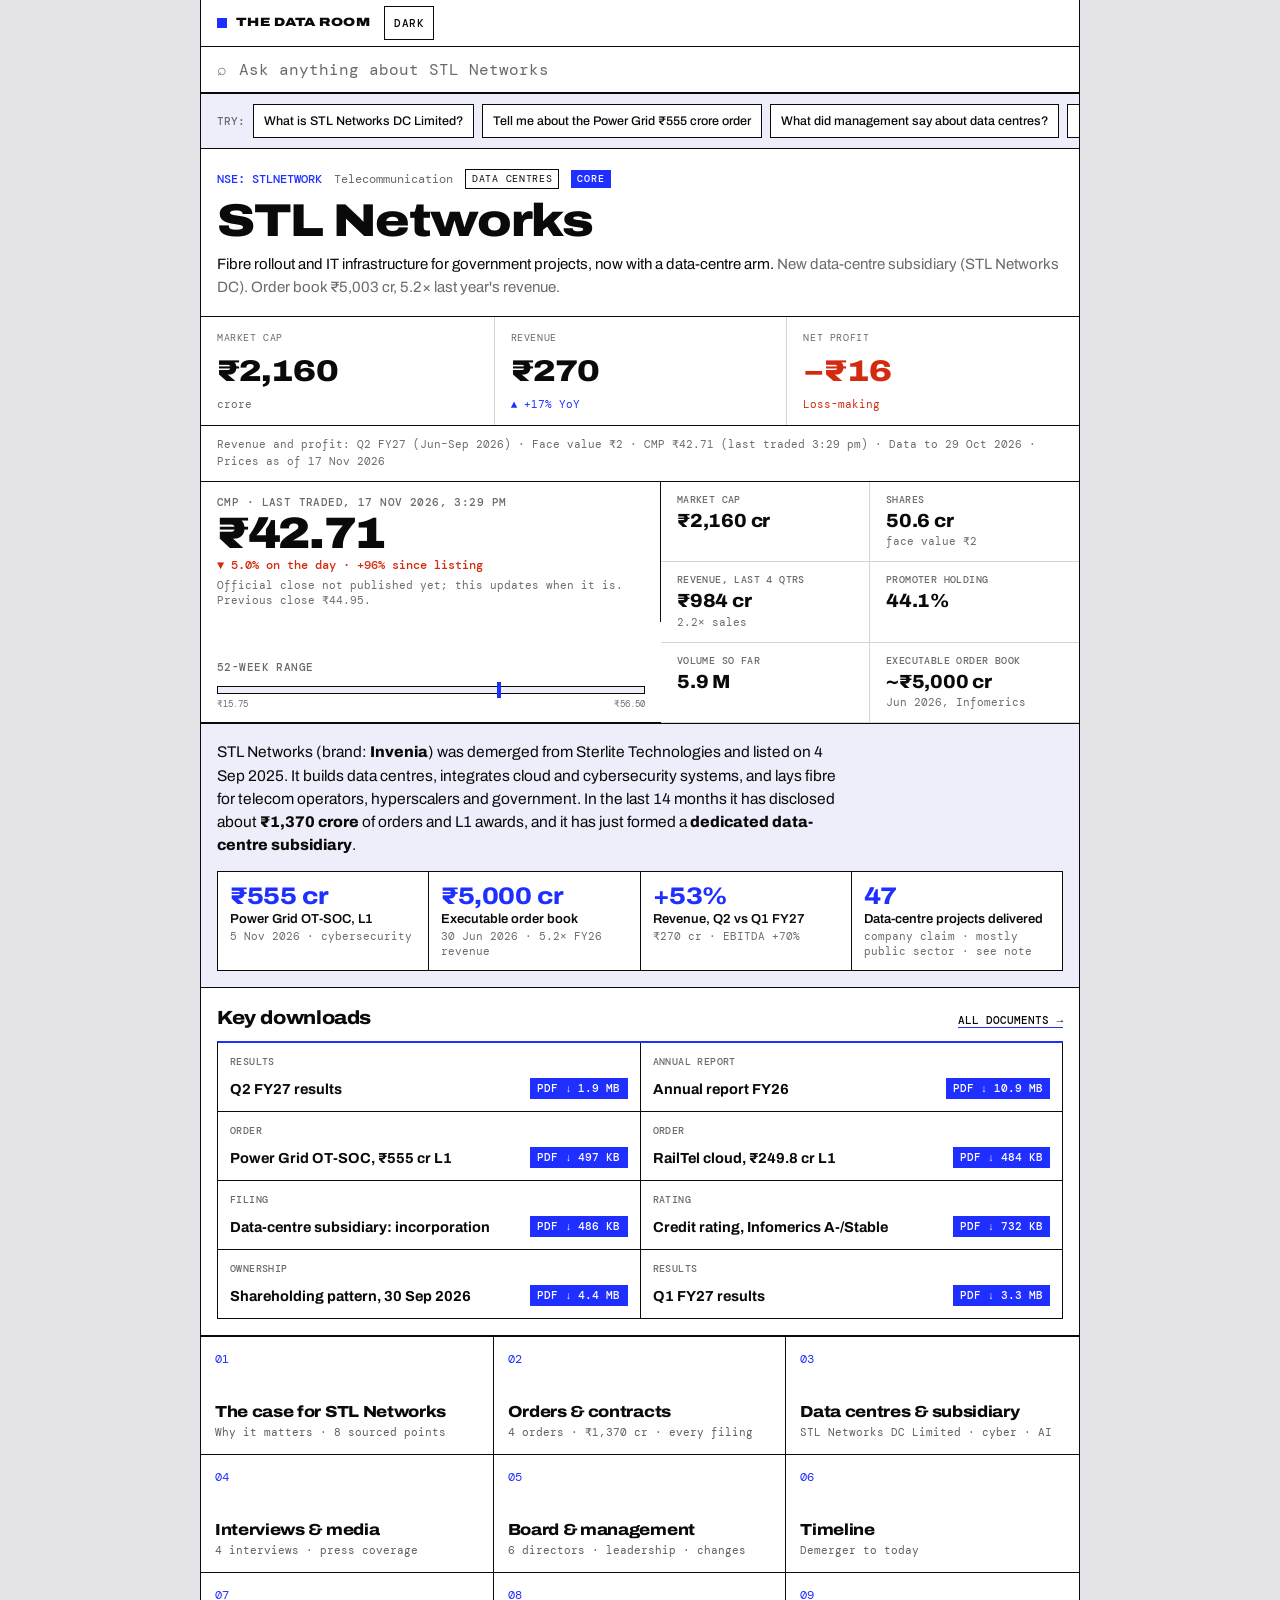
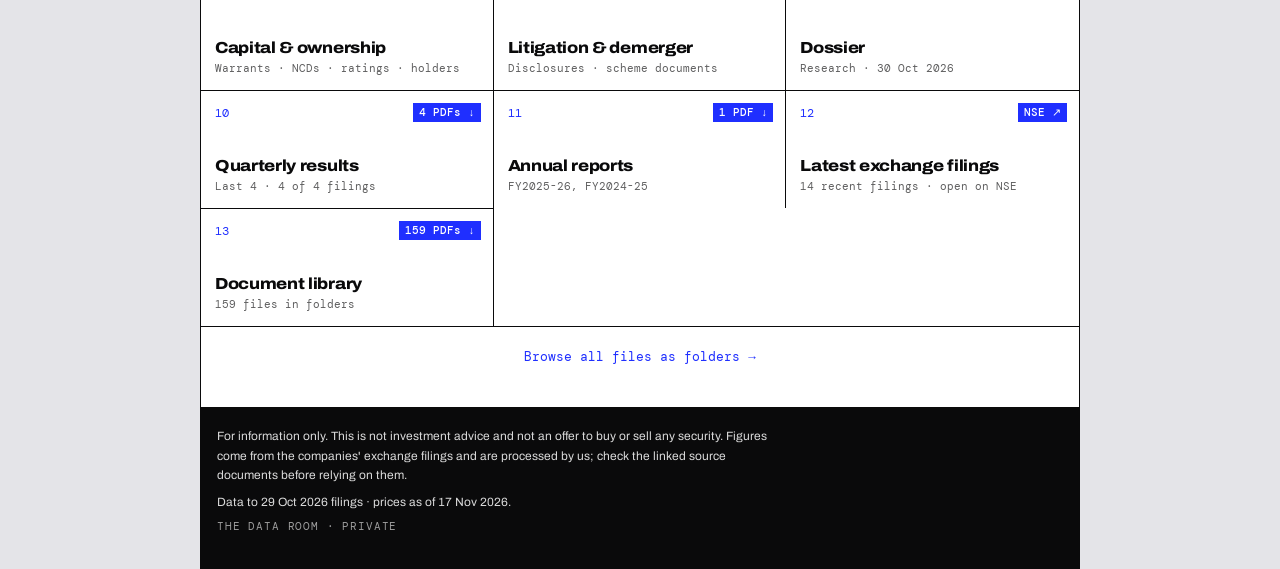
==== commit 72aa5308: "Show the 17 Nov last-traded price until the official close is published Co-Authored-By: Claude Sonne" ====
--- a/index.html
+++ b/index.html
@@ -3,13 +3,13 @@
 <script>document.documentElement.className="js";try{var t=localStorage.getItem("dr_theme");if(t)document.documentElement.dataset.theme=t}catch(e){}</script>
 <link rel="preconnect" href="https://fonts.googleapis.com"><link rel="preconnect" href="https://fonts.gstatic.com" crossorigin>
 <link href="https://fonts.googleapis.com/css2?family=Archivo:wdth,wght@62..125,100..900&family=DM+Mono:wght@400;500&display=swap" rel="stylesheet">
-<link rel="stylesheet" href="assets/style.css?v=1794910545"></head><body data-scoped="1" data-page="company" data-root="">
+<link rel="stylesheet" href="assets/style.css?v=1794911422"></head><body data-scoped="1" data-page="company" data-root="">
 <svg width="0" height="0" style="position:absolute" aria-hidden="true"><defs><pattern id="hatch" width="5" height="5" patternUnits="userSpaceOnUse" patternTransform="rotate(45)"><line x1="0" y1="0" x2="0" y2="5" style="stroke:var(--ink)" stroke-width="1.6"/></pattern></defs></svg>
 <div class="col"><header class="bar"><div class="bar1"><a class="back" id="back" href="index.html">← Companies</a><span class="rt"><a class="brand sm" href="index.html"><i></i>THE DATA ROOM</a><button type="button" class="themebtn" id="theme" aria-label="Switch between light and dark">Dark</button></span></div><form class="search" action="index.html" method="get" role="search"><span aria-hidden="true">⌕</span><input id="q" name="q" type="search" autocomplete="off" placeholder="Ask anything about STL Networks" aria-label="Search companies or ask a question"></form></header><div id="ask" hidden></div><div class="askchips"><span>Try:</span><button type="button" data-ask="What is STL Networks DC Limited?">What is STL Networks DC Limited?</button><button type="button" data-ask="Tell me about the Power Grid ₹555 crore order">Tell me about the Power Grid ₹555 crore order</button><button type="button" data-ask="What did management say about data centres?">What did management say about data centres?</button><button type="button" data-ask="How much debt does it have?">How much debt does it have?</button><button type="button" data-ask="Who are the promoters and what are the warrants?">Who are the promoters and what are the warrants?</button><button type="button" data-ask="What are the risks?">What are the risks?</button></div><main class="co" data-sym="STLNETWORK"><section data-view="home" class=on><div class="hd"><div class="tags"><span class="tk">NSE: STLNETWORK</span><span>Telecommunication</span><span class="th">Data centres</span><span class="coretag">CORE</span></div>
 <h1>STL Networks</h1><p class="lede">Fibre rollout and IT infrastructure for government projects, now with a data-centre arm. <span>New data-centre subsidiary (STL Networks DC). Order book ₹5,003 cr, 5.2× last year&#x27;s revenue.</span></p></div>
-<div class="kps"><div class="kpi"><span>Market cap</span><b class="">₹2,273</b><em class="">crore</em></div><div class="kpi"><span>Revenue</span><b class="">₹270</b><em class="pos">▲ +17% YoY</em></div><div class="kpi"><span>Net profit</span><b class="neg">−₹16</b><em class="neg">Loss-making</em></div></div>
-<div class="meta">Revenue and profit: Q2 FY27 (Jun–Sep 2026) · Face value ₹2 · CMP ₹44.95 · Data to 29 Oct 2026 · Prices as of 16 Nov 2026</div>
-<div class="mkt"><div class="px"><span>CMP · NSE close, 16 Nov 2026</span><b>₹44.95</b><em class="neg">▼ 1.4% on the day · +107% since listing</em></div><div class="rg"><span>52-week range</span><div class="bar"><i style="left:72%"></i></div><div class="ends"><small>₹15.75</small><small>₹56.50</small></div></div><div class="mgrid"><div class="mc2"><span>Market cap</span><b>₹2,273 cr</b></div><div class="mc2"><span>Shares</span><b>50.6 cr</b><small>face value ₹2</small></div><div class="mc2"><span>Revenue, last 4 qtrs</span><b>₹984 cr</b><small>2.3× sales</small></div><div class="mc2"><span>Promoter holding</span><b>44.1%</b></div><div class="mc2"><span>Volume, last session</span><b>11.8 M</b></div><div class="mc2"><span>Executable order book</span><b>~₹5,000 cr</b><small>Jun 2026, Infomerics</small></div></div></div><div class="hero x"><p>STL Networks (brand: <b>Invenia</b>) was demerged from Sterlite Technologies and listed on 4 Sep 2025. It builds data centres, integrates cloud and cybersecurity systems, and lays fibre for telecom operators, hyperscalers and government. In the last 14 months it has disclosed about <b>₹1,370 crore</b> of orders and L1 awards, and it has just formed a <b>dedicated data-centre subsidiary</b>.</p><div class="xstats"><a class="xs" href="#orders" data-go="orders"><b>₹555 cr</b><span>Power Grid OT-SOC, L1</span><small>5 Nov 2026 · cybersecurity</small></a><a class="xs" href="#story" data-go="story"><b>₹5,000 cr</b><span>Executable order book</span><small>30 Jun 2026 · 5.2× FY26 revenue</small></a><a class="xs" href="#results" data-go="results"><b>+53%</b><span>Revenue, Q2 vs Q1 FY27</span><small>₹270 cr · EBITDA +70%</small></a><a class="xs" href="#datacentres" data-go="datacentres"><b>47</b><span>Data-centre projects delivered</span><small>company claim · mostly public sector · see note</small></a></div></div><div class="dlsec"><div class="dlhead"><h3>Key downloads</h3><a href="#files" data-go="files">All documents →</a></div><div class="dlgrid"><a class="dlb" href="files/STLNETWORK/02-Quarterly-Results/2026-09-30_Q2-FY27_Results.pdf" target="_blank" rel="noopener"><span class="dk">Results</span><b>Q2 FY27 results</b><em>PDF ↓ 1.9 MB</em></a><a class="dlb" href="files/STLNETWORK/03-Annual-Report/Annual-Report_FY2025-26.pdf" target="_blank" rel="noopener"><span class="dk">Annual report</span><b>Annual report FY26</b><em>PDF ↓ 10.9 MB</em></a><a class="dlb" href="files/STLNETWORK/05-Orders-and-Press-Releases/STL_Networks_L1_Power_Grid_OT-SOC_Nov_5_2026.pdf" target="_blank" rel="noopener"><span class="dk">Order</span><b>Power Grid OT-SOC, ₹555 cr L1</b><em>PDF ↓ 497 KB</em></a><a class="dlb" href="files/STLNETWORK/05-Orders-and-Press-Releases/STL_Networks_Limited_emerges_as_Lowest_Bidder_L1_from_Railtel_Corporation_of_India_Limit.pdf" target="_blank" rel="noopener"><span class="dk">Order</span><b>RailTel cloud, ₹249.8 cr L1</b><em>PDF ↓ 484 KB</em></a><a class="dlb" href="files/STLNETWORK/06-Data-Centre-Subsidiary/Incorporation_of_Wholly_Owned_Subsidiary_-_October_10_2026.pdf" target="_blank" rel="noopener"><span class="dk">Filing</span><b>Data-centre subsidiary: incorporation</b><em>PDF ↓ 486 KB</em></a><a class="dlb" href="files/STLNETWORK/08-Capital-Debt-Ratings/Credit_Rating-_September_25_2026.pdf" target="_blank" rel="noopener"><span class="dk">Rating</span><b>Credit rating, Infomerics A-/Stable</b><em>PDF ↓ 732 KB</em></a><a class="dlb" href="files/STLNETWORK/07-Financials-Shareholding/Shareholding_Pattern_September_30_2026.pdf" target="_blank" rel="noopener"><span class="dk">Ownership</span><b>Shareholding pattern, 30 Sep 2026</b><em>PDF ↓ 4.4 MB</em></a><a class="dlb" href="files/STLNETWORK/02-Quarterly-Results/2026-06-30_Q1-FY27_Results.pdf" target="_blank" rel="noopener"><span class="dk">Results</span><b>Q1 FY27 results</b><em>PDF ↓ 3.3 MB</em></a></div></div><div class="tiles x3"><a class="tile " href="#story" data-go="story"><i>01</i><span class="tt"><b>The case for STL Networks</b><small>Why it matters · 8 sourced points</small></span><em></em></a><a class="tile " href="#orders" data-go="orders"><i>02</i><span class="tt"><b>Orders & contracts</b><small>4 orders · ₹1,370 cr · every filing</small></span><em></em></a><a class="tile " href="#datacentres" data-go="datacentres"><i>03</i><span class="tt"><b>Data centres & subsidiary</b><small>STL Networks DC Limited · cyber · AI</small></span><em></em></a><a class="tile " href="#media" data-go="media"><i>04</i><span class="tt"><b>Interviews & media</b><small>4 interviews · press coverage</small></span><em></em></a><a class="tile " href="#people" data-go="people"><i>05</i><span class="tt"><b>Board & management</b><small>6 directors · leadership · changes</small></span><em></em></a><a class="tile " href="#timeline" data-go="timeline"><i>06</i><span class="tt"><b>Timeline</b><small>Demerger to today</small></span><em></em></a><a class="tile " href="#capital" data-go="capital"><i>07</i><span class="tt"><b>Capital & ownership</b><small>Warrants · NCDs · ratings · holders</small></span><em></em></a><a class="tile " href="#legal" data-go="legal"><i>08</i><span class="tt"><b>Litigation & demerger</b><small>Disclosures · scheme documents</small></span><em></em></a><a class="tile " href="#dossier" data-go="dossier"><i>09</i><span class="tt"><b>Dossier</b><small>Research · 30 Oct 2026</small></span><em></em></a><a class="tile " href="#results" data-go="results"><i>10</i><span class="tt"><b>Quarterly results</b><small>Last 4 · 4 of 4 filings</small></span><em>4 PDFs ↓</em></a><a class="tile " href="#annual" data-go="annual"><i>11</i><span class="tt"><b>Annual reports</b><small>FY2025-26, FY2024-25</small></span><em>1 PDF ↓</em></a><a class="tile " href="#filings" data-go="filings"><i>12</i><span class="tt"><b>Latest exchange filings</b><small>14 recent filings · open on NSE</small></span><em>NSE ↗</em></a><a class="tile " href="#files" data-go="files"><i>13</i><span class="tt"><b>Document library</b><small>159 files in folders</small></span><em>159 PDFs ↓</em></a></div>
+<div class="kps"><div class="kpi"><span>Market cap</span><b class="">₹2,160</b><em class="">crore</em></div><div class="kpi"><span>Revenue</span><b class="">₹270</b><em class="pos">▲ +17% YoY</em></div><div class="kpi"><span>Net profit</span><b class="neg">−₹16</b><em class="neg">Loss-making</em></div></div>
+<div class="meta">Revenue and profit: Q2 FY27 (Jun–Sep 2026) · Face value ₹2 · CMP ₹42.71 (last traded 3:29 pm) · Data to 29 Oct 2026 · Prices as of 17 Nov 2026</div>
+<div class="mkt"><div class="px"><span>CMP · last traded, 17 Nov 2026, 3:29 pm</span><b>₹42.71</b><em class="neg">▼ 5.0% on the day · +96% since listing</em><small>Official close not published yet; this updates when it is. Previous close ₹44.95.</small></div><div class="rg"><span>52-week range</span><div class="bar"><i style="left:66%"></i></div><div class="ends"><small>₹15.75</small><small>₹56.50</small></div></div><div class="mgrid"><div class="mc2"><span>Market cap</span><b>₹2,160 cr</b></div><div class="mc2"><span>Shares</span><b>50.6 cr</b><small>face value ₹2</small></div><div class="mc2"><span>Revenue, last 4 qtrs</span><b>₹984 cr</b><small>2.2× sales</small></div><div class="mc2"><span>Promoter holding</span><b>44.1%</b></div><div class="mc2"><span>Volume so far</span><b>5.9 M</b></div><div class="mc2"><span>Executable order book</span><b>~₹5,000 cr</b><small>Jun 2026, Infomerics</small></div></div></div><div class="hero x"><p>STL Networks (brand: <b>Invenia</b>) was demerged from Sterlite Technologies and listed on 4 Sep 2025. It builds data centres, integrates cloud and cybersecurity systems, and lays fibre for telecom operators, hyperscalers and government. In the last 14 months it has disclosed about <b>₹1,370 crore</b> of orders and L1 awards, and it has just formed a <b>dedicated data-centre subsidiary</b>.</p><div class="xstats"><a class="xs" href="#orders" data-go="orders"><b>₹555 cr</b><span>Power Grid OT-SOC, L1</span><small>5 Nov 2026 · cybersecurity</small></a><a class="xs" href="#story" data-go="story"><b>₹5,000 cr</b><span>Executable order book</span><small>30 Jun 2026 · 5.2× FY26 revenue</small></a><a class="xs" href="#results" data-go="results"><b>+53%</b><span>Revenue, Q2 vs Q1 FY27</span><small>₹270 cr · EBITDA +70%</small></a><a class="xs" href="#datacentres" data-go="datacentres"><b>47</b><span>Data-centre projects delivered</span><small>company claim · mostly public sector · see note</small></a></div></div><div class="dlsec"><div class="dlhead"><h3>Key downloads</h3><a href="#files" data-go="files">All documents →</a></div><div class="dlgrid"><a class="dlb" href="files/STLNETWORK/02-Quarterly-Results/2026-09-30_Q2-FY27_Results.pdf" target="_blank" rel="noopener"><span class="dk">Results</span><b>Q2 FY27 results</b><em>PDF ↓ 1.9 MB</em></a><a class="dlb" href="files/STLNETWORK/03-Annual-Report/Annual-Report_FY2025-26.pdf" target="_blank" rel="noopener"><span class="dk">Annual report</span><b>Annual report FY26</b><em>PDF ↓ 10.9 MB</em></a><a class="dlb" href="files/STLNETWORK/05-Orders-and-Press-Releases/STL_Networks_L1_Power_Grid_OT-SOC_Nov_5_2026.pdf" target="_blank" rel="noopener"><span class="dk">Order</span><b>Power Grid OT-SOC, ₹555 cr L1</b><em>PDF ↓ 497 KB</em></a><a class="dlb" href="files/STLNETWORK/05-Orders-and-Press-Releases/STL_Networks_Limited_emerges_as_Lowest_Bidder_L1_from_Railtel_Corporation_of_India_Limit.pdf" target="_blank" rel="noopener"><span class="dk">Order</span><b>RailTel cloud, ₹249.8 cr L1</b><em>PDF ↓ 484 KB</em></a><a class="dlb" href="files/STLNETWORK/06-Data-Centre-Subsidiary/Incorporation_of_Wholly_Owned_Subsidiary_-_October_10_2026.pdf" target="_blank" rel="noopener"><span class="dk">Filing</span><b>Data-centre subsidiary: incorporation</b><em>PDF ↓ 486 KB</em></a><a class="dlb" href="files/STLNETWORK/08-Capital-Debt-Ratings/Credit_Rating-_September_25_2026.pdf" target="_blank" rel="noopener"><span class="dk">Rating</span><b>Credit rating, Infomerics A-/Stable</b><em>PDF ↓ 732 KB</em></a><a class="dlb" href="files/STLNETWORK/07-Financials-Shareholding/Shareholding_Pattern_September_30_2026.pdf" target="_blank" rel="noopener"><span class="dk">Ownership</span><b>Shareholding pattern, 30 Sep 2026</b><em>PDF ↓ 4.4 MB</em></a><a class="dlb" href="files/STLNETWORK/02-Quarterly-Results/2026-06-30_Q1-FY27_Results.pdf" target="_blank" rel="noopener"><span class="dk">Results</span><b>Q1 FY27 results</b><em>PDF ↓ 3.3 MB</em></a></div></div><div class="tiles x3"><a class="tile " href="#story" data-go="story"><i>01</i><span class="tt"><b>The case for STL Networks</b><small>Why it matters · 8 sourced points</small></span><em></em></a><a class="tile " href="#orders" data-go="orders"><i>02</i><span class="tt"><b>Orders & contracts</b><small>4 orders · ₹1,370 cr · every filing</small></span><em></em></a><a class="tile " href="#datacentres" data-go="datacentres"><i>03</i><span class="tt"><b>Data centres & subsidiary</b><small>STL Networks DC Limited · cyber · AI</small></span><em></em></a><a class="tile " href="#media" data-go="media"><i>04</i><span class="tt"><b>Interviews & media</b><small>4 interviews · press coverage</small></span><em></em></a><a class="tile " href="#people" data-go="people"><i>05</i><span class="tt"><b>Board & management</b><small>6 directors · leadership · changes</small></span><em></em></a><a class="tile " href="#timeline" data-go="timeline"><i>06</i><span class="tt"><b>Timeline</b><small>Demerger to today</small></span><em></em></a><a class="tile " href="#capital" data-go="capital"><i>07</i><span class="tt"><b>Capital & ownership</b><small>Warrants · NCDs · ratings · holders</small></span><em></em></a><a class="tile " href="#legal" data-go="legal"><i>08</i><span class="tt"><b>Litigation & demerger</b><small>Disclosures · scheme documents</small></span><em></em></a><a class="tile " href="#dossier" data-go="dossier"><i>09</i><span class="tt"><b>Dossier</b><small>Research · 30 Oct 2026</small></span><em></em></a><a class="tile " href="#results" data-go="results"><i>10</i><span class="tt"><b>Quarterly results</b><small>Last 4 · 4 of 4 filings</small></span><em>4 PDFs ↓</em></a><a class="tile " href="#annual" data-go="annual"><i>11</i><span class="tt"><b>Annual reports</b><small>FY2025-26, FY2024-25</small></span><em>1 PDF ↓</em></a><a class="tile " href="#filings" data-go="filings"><i>12</i><span class="tt"><b>Latest exchange filings</b><small>14 recent filings · open on NSE</small></span><em>NSE ↗</em></a><a class="tile " href="#files" data-go="files"><i>13</i><span class="tt"><b>Document library</b><small>159 files in folders</small></span><em>159 PDFs ↓</em></a></div>
 <div class="zipbox"><a class="alt" href="#files" data-go="files">Browse all files as folders →</a></div></section><section data-view="story"><div class="vh"><div><h2>Investment highlights</h2><small>What is working, with the document behind each point</small></div></div><div class="blk xt"><p>STL Networks is repositioning from a government, project-led fibre contractor into a <b>data-centre, systems-integration and managed-services</b> business for hyperscalers, telecom operators, public-sector bodies and enterprises. Management calls data centres the primary growth engine, systems integration the margin engine and connectivity the cash-generating base (annual report FY26, pp. 70–74).</p></div><div class="blk"><div class="xstats"><div class="xs"><b>₹1,370 cr</b><span>orders and L1 awards disclosed</span><small>Sep 2025 to Nov 2026, four orders</small></div><div class="xs"><b>~₹5,000 cr</b><span>executable order book</span><small>30 Jun 2026 (Infomerics)</small></div><div class="xs"><b>86%</b><span>of that book is government / PSU</span><small>Infomerics, Sep 2026</small></div><div class="xs"><b>₹270 cr</b><span>Q2 FY27 revenue</span><small>+53% QoQ, +17% YoY</small></div><div class="xs"><b>₹16.1 cr</b><span>Q2 FY27 EBITDA</span><small>+70% QoQ, margin 5.9%</small></div><div class="xs"><b>₹108 cr</b><span>promoter warrants</span><small>₹24 each, allotted 20 Jun 2026</small></div></div></div><div class="case blue"><h3>The case for</h3><div class="xp blue"><i>1</i><div><b>A dedicated data-centre subsidiary, and the team to run it</b><p><b>STL Networks DC Limited</b> was incorporated on 10 Oct 2026 as a wholly owned subsidiary to establish, acquire, own, operate, manage and market data-centre and telecom infrastructure, and to hold the Department of Telecommunications licences needed to sell connectivity. Management says the aim is a dedicated platform for hyperscalers, data-centre operators and enterprises, with ownership of delivery across the infrastructure and connectivity lifecycle. A new data-centre bench came with it: a COO (2 Jul), a Head of Design &amp; Operations for data centres with 200 MW+ delivered and a Chief Sales &amp; Marketing Officer (both 15–16 Oct).</p><span class="srcs"><a class="src" href="files/STLNETWORK/06-Data-Centre-Subsidiary/Proposed_Incorporation_of_a_Wholly_Owned_Subsidiary-_September_11_2026.pdf" target="_blank" rel="noopener">Proposed subsidiary filing, 11 Sep 2026</a><a class="src" href="files/STLNETWORK/06-Data-Centre-Subsidiary/Announcement_under_Regulation_30_of_SEBI_Listing_Regulations_in_relation_to_Wholly_Owned_S.pdf" target="_blank" rel="noopener">Subsidiary filing, 15 Sep 2026</a><a class="src" href="files/STLNETWORK/06-Data-Centre-Subsidiary/Incorporation_of_Wholly_Owned_Subsidiary_-_October_10_2026.pdf" target="_blank" rel="noopener">Incorporation filing, 10 Oct 2026</a><a class="src" href="files/STLNETWORK/06-Data-Centre-Subsidiary/Appointment_of_Senior_Management_Personnel-_July_2_2026.pdf" target="_blank" rel="noopener">COO filing, 2 Jul 2026</a><a class="src" href="files/STLNETWORK/06-Data-Centre-Subsidiary/Appointment_of_Senior_Management_Personnel_-_October_16_2026.pdf" target="_blank" rel="noopener">Patel and Barjatiya filing, 16 Oct 2026</a><a class="src" href="https://www.voicendata.com/data-centre/stl-networks-revenue-rises-53-as-data-centre-business-expands-12767428" target="_blank" rel="noopener">Q2 FY27 press coverage, Voice&amp;Data</a></span></div></div><div class="xp blue"><i>2</i><div><b>The largest orders in the company&#x27;s short history are landing in cybersecurity and cloud</b><p><b>₹555 crore</b> (L1) from Power Grid for a centralised Security Operations Centre covering the OT assets of its substations, <b>₹249.8 crore</b> (L1) from RailTel for a private cloud across its data-centre and disaster-recovery sites, <b>₹206.5 crore</b> purchase order from NIC Services for the National Knowledge Network, and <b>₹359 crore</b> from PowerGrid Teleservices for a Tier III data centre at Manesar plus a disaster-recovery site. See the orders table.</p><span class="srcs"><a class="src" href="files/STLNETWORK/05-Orders-and-Press-Releases/STL_Networks_L1_Power_Grid_OT-SOC_Nov_5_2026.pdf" target="_blank" rel="noopener">Power Grid L1 filing, 5 Nov 2026</a><a class="src" href="files/STLNETWORK/05-Orders-and-Press-Releases/STL_Networks_Limited_emerges_as_Lowest_Bidder_L1_from_Railtel_Corporation_of_India_Limit.pdf" target="_blank" rel="noopener">RailTel L1 filing, 29 Sep 2026</a><a class="src" href="files/STLNETWORK/05-Orders-and-Press-Releases/Purchase_Order_received_from_National_Informatics_Centre_Services_Incorporated_Februray_10.pdf" target="_blank" rel="noopener">NIC purchase order filing, 10 Feb 2026</a><a class="src" href="files/STLNETWORK/05-Orders-and-Press-Releases/Invenia_-_STL_Networks_Limited_secures_INR_359_Crore_Data_Center_Infrastructure_Contract_f.pdf" target="_blank" rel="noopener">PowerTel press release, 15 Sep 2025</a></span></div></div><div class="xp blue"><i>3</i><div><b>Revenue visibility: about five years of revenue in the order book</b><p>Infomerics puts the executable order book at about <b>₹5,000 crore on 30 Jun 2026</b>, 5.22× FY26 operating income, with about <b>86% from central and state government entities and PSUs</b>. That was before the RailTel (₹249.8 crore) and Power Grid (₹555 crore) awards.</p><span class="srcs"><a class="src" href="files/STLNETWORK/08-Capital-Debt-Ratings/Credit_Rating-_September_25_2026.pdf" target="_blank" rel="noopener">Infomerics rating, 25 Sep 2026</a></span></div></div><div class="xp blue"><i>4</i><div><b>The quarterly trend turned in Q2 FY27</b><p>Revenue <b>₹270.11 crore</b>, up 53% on Q1 and 17% on a year ago. EBITDA <b>₹16.06 crore</b>, up 70% on Q1 and 112% on a year ago, margin 5.9% against 3.3%. The consolidated loss narrowed to ₹16.1 crore (Q1: ₹21.9 crore). On a standalone basis the company made a <b>profit of ₹5.1 crore</b> against a loss of ₹12.3 crore in Q1.</p><span class="srcs"><a class="src" href="files/STLNETWORK/02-Quarterly-Results/2026-09-30_Q2-FY27_Results.pdf" target="_blank" rel="noopener">Q2 FY27 results (29 Oct 2026)</a><a class="src" href="https://tele.net.in/press-release/invenia-stl-networks-reports-financial-results-for-q2-fy27-12767925" target="_blank" rel="noopener">tele.net, 30 Oct 2026</a></span></div></div><div class="xp blue"><i>5</i><div><b>The promoter is putting money in</b><p>Twin Star Overseas Limited, a promoter entity, was allotted <b>4.5 crore warrants at ₹24</b> (up to ₹108 crore). 25% (₹27 crore) was paid on allotment on 20 Jun 2026 and the remaining ₹81 crore is due when the warrants are exercised, within 18 months. Infomerics counts the warrant proceeds in its liquidity assessment.</p><span class="srcs"><a class="src" href="files/STLNETWORK/08-Capital-Debt-Ratings/Issue_of_Convertible_Warrants_on_a_Preferential_Basis-_April_18_2026.pdf" target="_blank" rel="noopener">Warrants approval, 18 Apr 2026</a><a class="src" href="files/STLNETWORK/08-Capital-Debt-Ratings/Allotment_of_Warrants_to_Promoter_of_the_Company_on_a_Preferential_Basis_by_way_of_Private.pdf" target="_blank" rel="noopener">Warrants allotment, 20 Jun 2026</a><a class="src" href="files/STLNETWORK/08-Capital-Debt-Ratings/Credit_Rating-_September_25_2026.pdf" target="_blank" rel="noopener">Infomerics rating, 25 Sep 2026</a></span></div></div><div class="xp blue"><i>6</i><div><b>A broad, working capability base in data centres, fibre and security</b><p>In its FY26 annual report the company says it has <b>established over 47 data centres</b> (projects it built or supported for clients, mostly public sector and defence; see the note on the Data centres page), <b>1.32 lakh route-km of optical fibre</b> deployed, 45,000 infrastructure sites operationalised, 3 lakh home passes, 4.5 lakh managed devices and CMMI Level 5 certification. These are company figures. Infomerics cites more than 135,000 km of fibre.</p><span class="srcs"><a class="src" href="files/STLNETWORK/03-Annual-Report/Annual-Report_FY2025-26.pdf" target="_blank" rel="noopener">Annual report FY26</a><a class="src" href="files/STLNETWORK/08-Capital-Debt-Ratings/Credit_Rating-_September_25_2026.pdf" target="_blank" rel="noopener">Infomerics rating, 25 Sep 2026</a></span></div></div><div class="xp blue"><i>7</i><div><b>Investment-grade credit ratings from two agencies</b><p><b>IVR A-/Stable</b> from Infomerics (₹250 crore of bank facilities, 25 Sep 2026) and <b>IND A-/Stable</b> from India Ratings (proposed NCDs and bank loans, 17 Nov 2025). The company allotted ₹150 crore of NCDs on 2 Dec 2025 (Infomerics records ₹250 crore of NCDs raised in FY26).</p><span class="srcs"><a class="src" href="files/STLNETWORK/08-Capital-Debt-Ratings/Credit_Rating-_September_25_2026.pdf" target="_blank" rel="noopener">Infomerics rating, 25 Sep 2026</a><a class="src" href="files/STLNETWORK/08-Capital-Debt-Ratings/Credit_Rating_November_17_2025.pdf" target="_blank" rel="noopener">India Ratings, 17 Nov 2025</a><a class="src" href="files/STLNETWORK/08-Capital-Debt-Ratings/Allotment_of_Non-Convertible_Debentures_December_02_2025.pdf" target="_blank" rel="noopener">NCD allotment, 2 Dec 2025</a></span></div></div><div class="xp blue"><i>8</i><div><b>Counterparties are strong: Power Grid, RailTel, NIC, BSNL, BharatNet, Airtel</b><p>Infomerics lists Airtel, RailTel, Power Grid, BSNL, BharatNet and state digital-infrastructure programmes as the customer base and notes that several have strong credit profiles, which supports eventual collection of receivables.</p><span class="srcs"><a class="src" href="files/STLNETWORK/08-Capital-Debt-Ratings/Credit_Rating-_September_25_2026.pdf" target="_blank" rel="noopener">Infomerics rating, 25 Sep 2026</a></span></div></div></div><div class="case red"><h3>What the numbers also show</h3><div class="xp red"><i>·</i><div><b>FY26 was a loss-making year and the turnaround is early</b><p>FY26 consolidated revenue was ₹958.96 crore (₹1,179.72 crore in FY25), EBITDA ₹47.85 crore and the loss attributable to owners ₹99.11 crore. Infomerics points to weak profitability, interest cover of 0.46×, receivables of ₹990.6 crore, a 325-day collection period and operating cash outflow of ₹111.4 crore in FY26. It names collection of receivables and the promoter warrant proceeds as the near-term monitorables.</p><span class="srcs"><a class="src" href="files/STLNETWORK/03-Annual-Report/Annual-Report_FY2025-26.pdf" target="_blank" rel="noopener">Annual report FY26</a><a class="src" href="files/STLNETWORK/08-Capital-Debt-Ratings/Credit_Rating-_September_25_2026.pdf" target="_blank" rel="noopener">Infomerics rating, 25 Sep 2026</a></span></div></div><div class="xp red"><i>·</i><div><b>The newest awards are L1 positions, not signed contracts</b><p>The Power Grid (₹555 crore) and RailTel (₹249.8 crore) disclosures say the company has emerged as the lowest bidder. Final awards, contract terms and timing are not yet disclosed. The data-centre subsidiary has ₹1 lakh of paid-up capital and no disclosed capex, capacity or site plan.</p><span class="srcs"><a class="src" href="files/STLNETWORK/05-Orders-and-Press-Releases/STL_Networks_L1_Power_Grid_OT-SOC_Nov_5_2026.pdf" target="_blank" rel="noopener">Power Grid L1 filing, 5 Nov 2026</a><a class="src" href="files/STLNETWORK/05-Orders-and-Press-Releases/STL_Networks_Limited_emerges_as_Lowest_Bidder_L1_from_Railtel_Corporation_of_India_Limit.pdf" target="_blank" rel="noopener">RailTel L1 filing, 29 Sep 2026</a><a class="src" href="files/STLNETWORK/06-Data-Centre-Subsidiary/Announcement_under_Regulation_30_of_SEBI_Listing_Regulations_in_relation_to_Wholly_Owned_S.pdf" target="_blank" rel="noopener">Subsidiary filing, 15 Sep 2026</a></span></div></div><div class="xp red"><i>·</i><div><b>Leadership is in transition</b><p>The CEO resigned on 10 Jun 2026 and an interim CEO took over on 11 Jun for one year. The company secretary, head of legal and head of marketing also left between Jul and Sep 2026.</p><span class="srcs"><a class="src" href="files/STLNETWORK/10-Governance-Corporate-Actions/Outcome_of_Board_Meeting-_June_10_2026.pdf" target="_blank" rel="noopener">Board outcome, 10 Jun 2026</a></span></div></div></div><p class="note pad">Company claims are labelled as such. Everything is drawn from the company&#x27;s exchange filings, its annual report, rating-agency reports and named press coverage; nothing here is a forecast or a recommendation.</p></section><section data-view="orders"><div class="vh"><div><h2>Orders and contracts</h2><small>Orders disclosed to the stock exchanges, newest first</small></div></div><div class="blk"><div class="xstats"><div class="xs"><b>₹1,370 cr</b><span>four distinct orders</span><small>555 + 249.8 + 206.49 + 359</small></div><div class="xs"><b>₹804.8 cr</b><span>L1 awards (Power Grid, RailTel)</span><small>lowest bidder, final award pending</small></div><div class="xs"><b>₹565.5 cr</b><span>purchase order / contract</span><small>NIC Services, PowerTel</small></div></div></div><div class="blk"><h3>Orders disclosed by the company</h3><div class="xtwrap"><table class="xtable"><thead><tr><th class="">Date</th><th class="">Customer</th><th class="">What</th><th class="num">₹ crore</th><th class="">Status</th><th class="">Terms</th><th class="">Source</th></tr></thead><tbody><tr><td>5 Nov 2026</td><td>Power Grid Corporation of India</td><td>Package for implementation of a <b>Centralized Security Operations Centre for OT assets of substations (OT-SOC)</b>. Cybersecurity for the power grid.</td><td class="num">555</td><td><b>L1 bidder</b> (lowest). Final award not yet disclosed</td><td>Bid spec CC/NT/W-MISC/DOM/A02/26/00023, RFx 5002005016 dated 5 Jan 2026. Incl. taxes</td><td class=""><a class="ilink" href="files/STLNETWORK/05-Orders-and-Press-Releases/STL_Networks_L1_Power_Grid_OT-SOC_Nov_5_2026.pdf" target="_blank" rel="noopener">Exchange filing ↗</a></td></tr><tr><td>29 Sep 2026</td><td>RailTel Corporation of India</td><td>Design, supply, installation, testing, commissioning, integration, migration and deployment of <b>cloud infrastructure at RailTel&#x27;s data centre and disaster-recovery site</b>. Multi-tenant private cloud (Gurugram and Secunderabad, per the company&#x27;s press release).</td><td class="num">249.8</td><td><b>L1 bidder</b> (lowest). Final award not yet disclosed</td><td>Tender RAILTEL/TENDER/OT/CO/ITP/2026-27/DC-DR Infra/018 dated 25 Jun 2026. Incl. taxes. Press release: commissioning within 180 days, 5-year warranty</td><td class=""><a class="ilink" href="files/STLNETWORK/05-Orders-and-Press-Releases/STL_Networks_Limited_emerges_as_Lowest_Bidder_L1_from_Railtel_Corporation_of_India_Limit.pdf" target="_blank" rel="noopener">Exchange filing ↗</a></td></tr><tr><td>10 Feb 2026</td><td>National Informatics Centre Services Inc. (NKN)</td><td>Procurement of <b>network equipment through the National Knowledge Network</b>.</td><td class="num">206.49</td><td><b>Purchase order</b> received</td><td>GeM contract GEMC-511687786594913. 12-week implementation, 5-year warranty and AMC. Incl. taxes</td><td class=""><a class="ilink" href="files/STLNETWORK/05-Orders-and-Press-Releases/Purchase_Order_received_from_National_Informatics_Centre_Services_Incorporated_Februray_10.pdf" target="_blank" rel="noopener">Exchange filing ↗</a></td></tr><tr><td>3 Feb 2026</td><td>National Informatics Centre Services Inc. (NKN)</td><td>Same order, at the L1 / letter-of-intent stage. <b>₹175 crore excluding taxes</b>, which is the ₹206.49 crore above including taxes. Not counted twice.</td><td class="num">175</td><td>L1 bidder, letter of intent</td><td>GeM bid GEM/2025/B/6918691</td><td class=""><a class="ilink" href="files/STLNETWORK/05-Orders-and-Press-Releases/STL_Networks_Limited_emerges_as_Lowest_Bidder_L1_Bidder_from_National_Informatics_Centre.pdf" target="_blank" rel="noopener">Exchange filing ↗</a></td></tr><tr><td>15 Sep 2025</td><td>PowerGrid Teleservices (a Power Grid subsidiary)</td><td>Design, build, commission and maintain the IT and cloud infrastructure of a <b>greenfield Tier III data centre at Manesar</b>, a <b>disaster-recovery data centre</b>, IaaS and DR services, and long-term operations and maintenance.</td><td class="num">359</td><td><b>Contract</b> won (company press release)</td><td>Release headline says ₹359 crore; its text says &#x27;over ~₹360 crore&#x27;. Long-term O&amp;M</td><td class=""><a class="ilink" href="files/STLNETWORK/05-Orders-and-Press-Releases/Invenia_-_STL_Networks_Limited_secures_INR_359_Crore_Data_Center_Infrastructure_Contract_f.pdf" target="_blank" rel="noopener">Press release ↗</a></td></tr></tbody></table></div><p class=note>₹ crore, as stated by the company. Totals count each order once: 555 + 249.8 + 206.49 + 359 = ₹1,370.3 crore. L1 means STL Networks submitted the lowest bid; it is not yet a signed contract.</p></div><div class="blk xt"><h3>Context</h3><p>Compare the scale with the business: consolidated revenue was ₹958.96 crore in FY26 and ₹270.11 crore in Q2 FY27. The Power Grid and RailTel awards alone are about ₹805 crore.</p><p>The company&#x27;s executable order book was about ₹5,000 crore on 30 Jun 2026 (Infomerics, <a class="ilink" href="files/STLNETWORK/08-Capital-Debt-Ratings/Credit_Rating-_September_25_2026.pdf" target="_blank" rel="noopener">Sep 2026 rating report</a>), before these two awards.</p></div><div class="blk"><h3>Tenders and L1 positions mentioned by third-party commentary (not confirmed by company filings)</h3><div class="xtwrap"><table class="xtable"><thead><tr><th class="">Tender</th><th class="">Authority</th><th class="">Position reported</th><th class="">Status in this room</th></tr></thead><tbody><tr><td>OT cybersecurity for substations (OT-SOC)</td><td>Power Grid</td><td>L1</td><td><b>Confirmed</b> by the company&#x27;s 5 Nov 2026 filing (row above)</td></tr><tr><td>Cloud infrastructure at data-centre and DR sites</td><td>RailTel</td><td>L1 / LOI</td><td><b>Confirmed as L1</b> by the company&#x27;s 29 Sep 2026 filing (row above)</td></tr><tr><td>Zero Trust Network Architecture (ZTNA) licences</td><td>MeitY</td><td>L1 reported</td><td>Not in company filings. Unverified</td></tr><tr><td>Endpoint Detection &amp; Response and Unified Endpoint Management</td><td>MeitY</td><td>L3 reported</td><td>Not in company filings. Unverified</td></tr><tr><td>Server procurement, 153 units</td><td>Ministry of Defence</td><td>L1 reported</td><td>Not in company filings. Unverified</td></tr><tr><td>Network routers and devices, 309 units</td><td>MeitY</td><td>L1 reported</td><td>Not in company filings. Unverified</td></tr><tr><td>IT Project Implementation Agency</td><td>Ministry of Ports, Shipping &amp; Waterways</td><td>H3 reported</td><td>Not in company filings. Unverified</td></tr><tr><td>Router and firewall procurement</td><td>Ministry of Power</td><td>Bid participation reported</td><td>Not in company filings. Unverified</td></tr></tbody></table></div><p class=note>Source: a social-media style commentary shared with the data-room owner (author not identified). It says itself that these are &#x27;tender participation and reported ranking details, not confirmed order wins&#x27;. The company has not disclosed these. Treat everything except the first two rows as unverified.</p></div><div class="blk xt"><h3>Programmes without a disclosed value</h3><p><b>BharatNet Phase III, Jammu &amp; Kashmir and Ladakh.</b> The interim CEO says the company is deploying more than 13,000 km of optical fibre serving thousands of Gram Panchayats, with operations and maintenance &#x27;central to the project&#x27; (<a class="ilink" href="https://telecomtalk.info/invenia-stl-networks-ceo-why-ai-datacentres-india/1012358/" target="_blank" rel="noopener">TelecomTalk, 30 Sep 2026</a>). Value not disclosed.</p><p><b>Earlier work</b> cited in the FY26 annual report includes the J&amp;K network operations centre under BharatNet, NIC / NKN and ERNET, defence communication networks for the Army and Navy, and BharatNet deployments across Maharashtra, Telangana and Tamil Nadu (<a class="ilink" href="files/STLNETWORK/03-Annual-Report/Annual-Report_FY2025-26.pdf" target="_blank" rel="noopener">annual report FY26</a>).</p></div><div class="blk"><h3>Order documents</h3><div class="tree"><div class="fd"><div class="fh"><span>▾ 05-Orders-and-Press-Releases/ · Orders and press releases</span><em>6 files</em></div><a class="ff doc" href="files/STLNETWORK/05-Orders-and-Press-Releases/STL_Networks_L1_Power_Grid_OT-SOC_Nov_5_2026.pdf" target="_blank" rel="noopener"><span class="br">├─</span><span class="fn">STL Networks emerges as Lowest Bidder (L1) from Power Grid Corporation (Power Grid OT-SOC L1), November 5, 2026<small>5 Nov 2026</small></span><em>497 KB</em></a><a class="ff doc" href="files/STLNETWORK/05-Orders-and-Press-Releases/STL_Networks_Limited_emerges_as_Lowest_Bidder_L1_from_Railtel_Corporation_of_India_Limit.pdf" target="_blank" rel="noopener"><span class="br">├─</span><span class="fn">STL Networks Limited emerges as Lowest Bidder (L1) from Railtel Corporation of India Limited- September 29, 2026<small>29 Sep 2026</small></span><em>484 KB</em></a><a class="ff doc" href="files/STLNETWORK/05-Orders-and-Press-Releases/STL_Networks_Limited_emerges_as_Lowest_Bidder_L1_Bidder_from_National_Informatics_Centre.pdf" target="_blank" rel="noopener"><span class="br">├─</span><span class="fn">STL Networks Limited emerges as Lowest Bidder (L1 Bidder) from National Informatics Centre Services Incorporated_STL Networks Limited_February 3, 2026<small>3 Feb 2026</small></span><em>324 KB</em></a><a class="ff doc" href="files/STLNETWORK/05-Orders-and-Press-Releases/Purchase_Order_received_from_National_Informatics_Centre_Services_Incorporated_Februray_10.pdf" target="_blank" rel="noopener"><span class="br">├─</span><span class="fn">Purchase Order received from National Informatics Centre Services Incorporated_Februray 10, 2026<small>1 Feb 2026</small></span><em>376 KB</em></a><a class="ff doc" href="files/STLNETWORK/05-Orders-and-Press-Releases/Invenia_-_STL_Networks_Limited_secures_INR_359_Crore_Data_Center_Infrastructure_Contract_f.pdf" target="_blank" rel="noopener"><span class="br">├─</span><span class="fn">Invenia - STL Networks Limited secures INR 359 Crore Data Center Infrastructure Contract from PowerGrid Teleservices Limited_ September 15, 2025<small>15 Sep 2025</small></span><em>442 KB</em></a><a class="ff doc" href="files/STLNETWORK/05-Orders-and-Press-Releases/Press_Release_-_Invenia_Debuts_On_The_Indian_Stock_Exchange_Marking_A_New_Era_In_Digital.pdf" target="_blank" rel="noopener"><span class="br">├─</span><span class="fn">Press Release - Invenia Debuts On The Indian Stock Exchange, Marking A New Era In Digital Infrastructure Leadership_September 4, 2025<small>4 Sep 2025</small></span><em>469 KB</em></a></div></div></div></section><section data-view="datacentres"><div class="vh"><div><h2>Data centres and Invenia</h2><small>The subsidiary, what it is for, and what the company already does</small></div></div><div class="blk xt"><p><b>Invenia</b> is the brand of STL Networks Limited. It says it is a digital-infrastructure services company for telcos, data-centre companies, government, defence and large enterprises across India and the UK, in three lines of business: <b>data centres</b> (the primary growth engine), <b>system integration</b> including cloud and cybersecurity (the margin engine) and <b>connectivity services</b> (the foundation). Source: annual report FY26, pp. 70–74.</p></div><div class="blk"><h3>STL Networks DC Limited: the data-centre subsidiary</h3><div class="xtwrap"><table class="xtable kv"><thead><tr><th class=""></th><th class="">Detail</th></tr></thead><tbody><tr><td>What it is</td><td>A <b>wholly owned subsidiary</b> (100%) of STL Networks Limited, for its data-centre and data-centre-connectivity business.</td></tr><tr><td>Why now</td><td>Management: to give data centres a dedicated services platform and take &#x27;greater ownership of delivery across the infrastructure and connectivity lifecycle&#x27;. Customers named: hyperscalers, data-centre operators and enterprises.</td></tr><tr><td>What it may do</td><td>Establish, acquire, own, operate, manage and market <b>data-centre and telecom infrastructure</b>, data-centre solutions and connectivity services; carry on integrated data-centre and connectivity solutions.</td></tr><tr><td>Licences</td><td>To obtain and maintain the licences, approvals and authorisations from the <b>Department of Telecommunications</b> and other regulators, so it can sell connectivity itself.</td></tr><tr><td>Timeline</td><td>A committee of the board approves incorporating the subsidiary, 11 Sep 2026. Name &#x27;STL Networks DC Limited&#x27; approved by the Authorisation and Allotment Committee, 15 Sep 2026. <b>Certificate of incorporation issued 10 Oct 2026.</b></td></tr><tr><td>Funding at start</td><td>Cash. STL Networks subscribes to 100% of the initial paid-up capital of <b>₹1,00,000</b> (50,000 equity shares of ₹2). No capex, capacity (MW), site or customer commitments have been disclosed for it yet.</td></tr><tr><td>Sources</td><td class=""><a class="ilink" href="files/STLNETWORK/06-Data-Centre-Subsidiary/Proposed_Incorporation_of_a_Wholly_Owned_Subsidiary-_September_11_2026.pdf" target="_blank" rel="noopener">Proposed subsidiary, 11 Sep 2026 ↗</a></td></tr><tr><td></td><td class=""><a class="ilink" href="files/STLNETWORK/06-Data-Centre-Subsidiary/Announcement_under_Regulation_30_of_SEBI_Listing_Regulations_in_relation_to_Wholly_Owned_S.pdf" target="_blank" rel="noopener">Details approved, 15 Sep 2026 ↗</a></td></tr><tr><td></td><td class=""><a class="ilink" href="files/STLNETWORK/06-Data-Centre-Subsidiary/Incorporation_of_Wholly_Owned_Subsidiary_-_October_10_2026.pdf" target="_blank" rel="noopener">Incorporation, 10 Oct 2026 ↗</a></td></tr></tbody></table></div><p class=note>The subsidiary is brand new. What it will own and how much it will invest are not yet public. The shape of the plan will show up in later filings, results and press releases.</p></div><div class="case blue"><h3>How management describes the opportunity</h3><div class="xp blue"><i>·</i><div><b>AI workloads need reliable links between data centres, cloud and enterprises</b><p>Interim CEO C. R. Battula: the constraint is &#x27;not only bandwidth&#x27; but reliability, route diversity and operational visibility. Hyperscalers want large, high-density infrastructure quickly. Enterprises want to modernise live environments. Government wants resilience, governance and sustained support.</p><span class="srcs"><a class="src" href="https://telecomtalk.info/invenia-stl-networks-ceo-why-ai-datacentres-india/1012358/" target="_blank" rel="noopener">TelecomTalk interview, 30 Sep 2026</a></span></div></div><div class="xp blue"><i>·</i><div><b>From a project business to one that operates the infrastructure</b><p>The company distinguishes system integration (design, deploy, upgrade) from managed services (ongoing support and optimisation) and says managed-services contracts add revenue visibility. The annual report calls it a &#x27;deliberate pivot&#x27; from a government-oriented, project-led model to a hyperscaler- and enterprise-facing lifecycle partner.</p><span class="srcs"><a class="src" href="https://telecomtalk.info/invenia-stl-networks-ceo-why-ai-datacentres-india/1012358/" target="_blank" rel="noopener">TelecomTalk, 30 Sep 2026</a><a class="src" href="files/STLNETWORK/03-Annual-Report/Annual-Report_FY2025-26.pdf" target="_blank" rel="noopener">Annual report FY26</a></span></div></div><div class="xp blue"><i>·</i><div><b>Where it will focus in the data-centre stack</b><p>Mechanical, electrical and plumbing systems, IT integration and managed operations, where it sees its strongest margins, rather than civil works. Five pillars: full-lifecycle capability, a strong supplier base, a growing in-house data-centre team with experienced leaders from established operators, technology partnerships in liquid cooling and high-density power for AI-ready facilities, and partnerships with hyperscalers, colocation players and large enterprises.</p><span class="srcs"><a class="src" href="files/STLNETWORK/03-Annual-Report/Annual-Report_FY2025-26.pdf" target="_blank" rel="noopener">Annual report FY26</a></span></div></div><div class="xp blue"><i>·</i><div><b>AI, GPUs and sovereign cloud</b><p>The company says it is strengthening data-centre capabilities &#x27;to support GPU-intensive environments&#x27; and has built sovereign fibre infrastructure for in-country data movement. It described a plan for &#x27;next-gen edge-to-core interconnect&#x27; linking GPU-ready edge data centres with core facilities. This is a stated plan, not a delivered capability.</p><span class="srcs"><a class="src" href="https://telecomdrive.com/how-invenia-is-reinventing-connectivity-to-drive-indias-digital-backbone/" target="_blank" rel="noopener">TelecomDrive interview, 19 Oct 2026</a><a class="src" href="https://cxotoday.com/corner-office/cyber-resilience-has-become-a-strategic-priority-for-organisations/" target="_blank" rel="noopener">CXOtoday interview, 4 Dec 2025</a></span></div></div></div><div class="blk"><h3>What the company already does in data centres</h3><div class="xtwrap"><table class="xtable kv"><thead><tr><th class="">Item</th><th class="">Detail</th><th class="">Source</th></tr></thead><tbody><tr><td>Track record</td><td><b>47 data-centre projects</b> delivered or supported (company figure, see the note above). Services: data-centre design and advisory, end-to-end build, data-centre interconnect, disaster recovery, managed data-centre and cloud operations.</td><td class=""><a class="ilink" href="files/STLNETWORK/03-Annual-Report/Annual-Report_FY2025-26.pdf" target="_blank" rel="noopener">Annual report FY26 ↗</a></td></tr><tr><td>PowerTel, Manesar</td><td>Greenfield <b>Tier III data centre</b> plus disaster-recovery data centre, IaaS and DR services, long-term O&amp;M. ₹359 crore. Company says it uses advanced cooling and energy-efficient design.</td><td class=""><a class="ilink" href="files/STLNETWORK/05-Orders-and-Press-Releases/Invenia_-_STL_Networks_Limited_secures_INR_359_Crore_Data_Center_Infrastructure_Contract_f.pdf" target="_blank" rel="noopener">Press release ↗</a></td></tr><tr><td>RailTel</td><td>Multi-tenant <b>private cloud</b> across RailTel&#x27;s data-centre and DR sites with micro-segmentation and near real-time DC–DR replication. ₹249.8 crore, L1. Aligned to MeitY cloud guidelines and the DPDP Act, per the company.</td><td class=""><a class="ilink" href="files/STLNETWORK/05-Orders-and-Press-Releases/STL_Networks_Limited_emerges_as_Lowest_Bidder_L1_from_Railtel_Corporation_of_India_Limit.pdf" target="_blank" rel="noopener">Exchange filing ↗</a></td></tr><tr><td>Connectivity for data centres</td><td>Fibre for data-centre interconnect and hyperscaler fronthaul and backhaul; next-generation high-density, hollow-core and multi-core fibre.</td><td class=""><a class="ilink" href="files/STLNETWORK/03-Annual-Report/Annual-Report_FY2025-26.pdf" target="_blank" rel="noopener">Annual report FY26 ↗</a></td></tr></tbody></table></div></div><div class="blk"><h3>Cybersecurity</h3><div class="xtwrap"><table class="xtable kv"><thead><tr><th class="">Item</th><th class="">Detail</th><th class="">Source</th></tr></thead><tbody><tr><td>Largest order</td><td><b>₹555 crore</b> L1 from Power Grid for a centralised <b>OT Security Operations Centre</b> for substations.</td><td class=""><a class="ilink" href="files/STLNETWORK/05-Orders-and-Press-Releases/STL_Networks_L1_Power_Grid_OT-SOC_Nov_5_2026.pdf" target="_blank" rel="noopener">Exchange filing ↗</a></td></tr><tr><td>Offering</td><td>Cybersecurity consulting, security architecture and engineering, audit and compliance, security operations (SOC) and managed security.</td><td class=""><a class="ilink" href="https://inveniatech.com" target="_blank" rel="noopener">inveniatech.com ↗</a></td></tr><tr><td>Approach</td><td>&#x27;Secure-by-design&#x27;, zero-trust architecture, continuous monitoring, AI-led detection and automated response (CEO interviews).</td><td class=""><a class="ilink" href="https://tele.net.in/invenia-stl-networks-building-scalable-and-future-ready-digital-backbones/" target="_blank" rel="noopener">Tele.net, 7 Apr 2026 ↗</a></td></tr><tr><td>Market view</td><td>The annual report says managed security is the fastest-growing segment of India&#x27;s managed-services market (company-cited industry data).</td><td class=""><a class="ilink" href="files/STLNETWORK/03-Annual-Report/Annual-Report_FY2025-26.pdf" target="_blank" rel="noopener">Annual report FY26 ↗</a></td></tr></tbody></table></div></div><div class="blk"><h3>The data-centre team</h3><div class="pps"><div class="pp"><b>Col. Girish Nandan Juneja</b><span>Chief Operating Officer · from 2 Jul 2026</span><small>M.Tech in Power Systems Engineering, IIT Kharagpur. Appointed to scale the data-centre and infrastructure business.</small><span class="srcs"><a class="src" href="files/STLNETWORK/06-Data-Centre-Subsidiary/Appointment_of_Senior_Management_Personnel-_July_2_2026.pdf" target="_blank" rel="noopener">COO filing, 2 Jul 2026</a></span></div><div class="pp"><b>Kiran Patel</b><span>Head of Design &amp; Operations, Data Centre · from 15 Oct 2026</span><small>29 years in data-centre project management and critical engineering. Delivered more than 200 MW of capacity. Previously Head of Delivery and Design at Colt Data Centre Services, including a 63 MW + 63 MW hyperscale project for Amazon in Mumbai and Chennai. Earlier Yotta, CtrlS, Webwerks.</small><span class="srcs"><a class="src" href="files/STLNETWORK/06-Data-Centre-Subsidiary/Appointment_of_Senior_Management_Personnel_-_October_16_2026.pdf" target="_blank" rel="noopener">Patel and Barjatiya filing, 16 Oct 2026</a></span></div><div class="pp"><b>Gaurav Barjatiya</b><span>Chief Sales &amp; Marketing Officer · from 16 Oct 2026</span><small>About 17 years in IT and digital infrastructure; joins from NCC Limited and earlier spent 13 years in the Sterlite group. Remit: sales, marketing and go-to-market for data centres, government, public sector and enterprise.</small><span class="srcs"><a class="src" href="files/STLNETWORK/06-Data-Centre-Subsidiary/Appointment_of_Senior_Management_Personnel_-_October_16_2026.pdf" target="_blank" rel="noopener">Patel and Barjatiya filing, 16 Oct 2026</a></span></div><div class="pp"><b>C. R. Battula</b><span>Whole-time Director and Interim CEO · from 11 Jun 2026</span><small>23+ years across telecom, government, public sector, healthcare and defence. Previously led System Integration and sales at Invenia.</small><span class="srcs"><a class="src" href="files/STLNETWORK/10-Governance-Corporate-Actions/Appointment_of_Whole_Time_Director_Interim_Chief_Executive_Officer-_June_10_2026.pdf" target="_blank" rel="noopener">Board outcome, 10 Jun 2026</a></span></div></div></div><div class="blk xt"><h3>About the &quot;47 data centres&quot;</h3><p>The company&#x27;s FY26 annual report says it has &#x27;established over 47 data centers&#x27;. Its listing document (information memorandum, FY25) says it &#x27;supported 47 data centers&#x27; and, separately, has &#x27;experience deploying over 45 data centers across India, primarily for public sector enterprises and defence organizations&#x27;. The RailTel release says 47 data-centre projects worth over ₹4,000 crore. The figure has been the same since the listing.</p><p><b>How to read it:</b> these are projects the company designed, built, integrated or supported for clients. STL Networks does not own or operate data-centre capacity today (the subsidiary above is brand new). The sites, their size (MW) and their owners are not named, so the number is the company&#x27;s claim and <b>cannot be checked independently</b> from public documents. The only large facility named is the PowerTel Manesar Tier III site, which was won in Sep 2025 and is still being built.</p></div><div class="blk"><h3>Documents</h3><div class="tree"><div class="fd"><div class="fh"><span>▾ 06-Data-Centre-Subsidiary/ · Data-centre subsidiary and leadership</span><em>5 files</em></div><a class="ff doc" href="files/STLNETWORK/06-Data-Centre-Subsidiary/Appointment_of_Senior_Management_Personnel_-_October_16_2026.pdf" target="_blank" rel="noopener"><span class="br">├─</span><span class="fn">Appointment of Senior Management Personnel - October 16, 2026<small>16 Oct 2026</small></span><em>491 KB</em></a><a class="ff doc" href="files/STLNETWORK/06-Data-Centre-Subsidiary/Incorporation_of_Wholly_Owned_Subsidiary_-_October_10_2026.pdf" target="_blank" rel="noopener"><span class="br">├─</span><span class="fn">Incorporation of Wholly Owned Subsidiary - October 10, 2026<small>10 Oct 2026</small></span><em>486 KB</em></a><a class="ff doc" href="files/STLNETWORK/06-Data-Centre-Subsidiary/Announcement_under_Regulation_30_of_SEBI_Listing_Regulations_in_relation_to_Wholly_Owned_S.pdf" target="_blank" rel="noopener"><span class="br">├─</span><span class="fn">Announcement under Regulation 30 of SEBI Listing Regulations in relation to Wholly Owned Subsidiary of the Company- September 15, 2026<small>15 Sep 2026</small></span><em>474 KB</em></a><a class="ff doc" href="files/STLNETWORK/06-Data-Centre-Subsidiary/Proposed_Incorporation_of_a_Wholly_Owned_Subsidiary-_September_11_2026.pdf" target="_blank" rel="noopener"><span class="br">├─</span><span class="fn">Proposed Incorporation of a Wholly Owned Subsidiary- September 11, 2026<small>11 Sep 2026</small></span><em>1.7 MB</em></a><a class="ff doc" href="files/STLNETWORK/06-Data-Centre-Subsidiary/Appointment_of_Senior_Management_Personnel-_July_2_2026.pdf" target="_blank" rel="noopener"><span class="br">├─</span><span class="fn">Appointment of Senior Management Personnel- July 2, 2026<small>2 Jul 2026</small></span><em>458 KB</em></a></div></div></div></section><section data-view="media"><div class="vh"><div><h2>Interviews and media</h2><small>Management in their own words, and what the trade press has reported</small></div></div><p class="note pad">Interview statements are management&#x27;s own claims. We summarise; open the link for the full text. We looked for the company&#x27;s posts on X and LinkedIn but could not retrieve them reliably, so nothing from social media is quoted as the company&#x27;s. Commentary shared with the data-room owner is on the Orders page.</p><div class="blk"><h3>Interviews</h3><article class="mc"><div class="mk"><span class="kind interview">Interview</span><span>TelecomDrive</span><time>19 Oct 2026</time></div><h4><a href="https://telecomdrive.com/how-invenia-is-reinventing-connectivity-to-drive-indias-digital-backbone/" target="_blank" rel="noopener">How Invenia is reinventing connectivity to drive India&#x27;s digital backbone</a></h4><div class="who">C. R. Battula, Whole-time Director and Interim CEO · interviewer Zia Askari</div><ul><li>Says the company has <b>delivered 47 data centres</b> to date (company claim), with capability across MEP infrastructure, data-centre interconnect, network and IT integration and structured cabling, and <b>over 1.4 lakh km of fibre</b> deployed.</li><li>Targets healthcare, BFSI, energy and citizen services; calls itself a full-stack digital infrastructure services company taking single-point accountability across the asset lifecycle.</li><li>AI readiness: high-capacity fibre, AI-ready data-centre environments and strengthened capability for GPU-intensive environments; managed services with AI-driven operations; sovereign fibre for in-country data movement.</li><li>No capacity (MW), order values or financial figures given.</li></ul><a class="open" href="https://telecomdrive.com/how-invenia-is-reinventing-connectivity-to-drive-indias-digital-backbone/" target="_blank" rel="noopener">Read at source ↗</a></article><article class="mc"><div class="mk"><span class="kind interview">Interview</span><span>TelecomTalk</span><time>30 Sep 2026</time></div><h4><a href="https://telecomtalk.info/invenia-stl-networks-ceo-why-ai-datacentres-india/1012358/" target="_blank" rel="noopener">Invenia-STL Networks CEO on why AI and data centres are changing India&#x27;s connectivity needs</a></h4><div class="who">C. R. Battula, Whole-time Director and Interim CEO · email interview, Tarun P K</div><ul><li>AI workloads need reliable, diverse, observable links between data centres, cloud and enterprises, not just bandwidth.</li><li>Cites the greenfield Tier III data centre and DR facility at Manesar as the model engagement, covering IT and cloud infrastructure, IaaS, DR and long-term operations.</li><li>BharatNet Phase III in J&amp;K and Ladakh: <b>more than 13,000 km of fibre</b>, operations and maintenance central to the project.</li><li>Capital allocation has become more focused on data centres and system integration. Watch over 12–24 months: delivery on major programmes, growth and duration of data-centre and hyperscaler relationships, service availability.</li></ul><a class="open" href="https://telecomtalk.info/invenia-stl-networks-ceo-why-ai-datacentres-india/1012358/" target="_blank" rel="noopener">Read at source ↗</a></article><article class="mc"><div class="mk"><span class="kind interview">Interview</span><span>Tele.net</span><time>7 Apr 2026</time></div><h4><a href="https://tele.net.in/invenia-stl-networks-building-scalable-and-future-ready-digital-backbones/" target="_blank" rel="noopener">Invenia-STL Networks: building scalable and future-ready digital backbones</a></h4><div class="who">Pankaj Malik, then CEO and Whole-time Director · written Q&amp;A</div><ul><li>Sees strongest demand where connectivity, cloud and security converge; a &#x27;secure-by-design&#x27; approach with zero-trust, identity governance, AI-led detection and automated response.</li><li>Fibre rollouts run on GIS-led planning, digital survey and automated design in a stage-gated model.</li><li>Data centres: works across the value chain from fibre and network integration to power systems and managed infrastructure, for hyperscalers, enterprises and government programmes; greenfield and modernisation.</li><li>No MW, order or financial figures.</li></ul><p class="cav">Pankaj Malik resigned as CEO on 10 Jun 2026; he was CEO when this was published.</p><a class="open" href="https://tele.net.in/invenia-stl-networks-building-scalable-and-future-ready-digital-backbones/" target="_blank" rel="noopener">Read at source ↗</a></article><article class="mc"><div class="mk"><span class="kind interview">Interview</span><span>CXOtoday Corner Office</span><time>4 Dec 2025</time></div><h4><a href="https://cxotoday.com/corner-office/cyber-resilience-has-become-a-strategic-priority-for-organisations/" target="_blank" rel="noopener">Cyber resilience has become a strategic priority for organisations</a></h4><div class="who">Pankaj Malik, then CEO and Whole-time Director</div><ul><li>Layered cybersecurity from endpoints to data fabric: continuous monitoring, zero-trust, threat detection, predictive analytics and AI automation.</li><li>Says AI is &#x27;the core engine&#x27; of the delivery model, starting with AI-enabled quality control on fibre, integration and data-centre sites.</li><li>Cites <b>over 132,000 km of fibre</b> and BharatNet Phase III; notes only 0.5% of rural households have FTTH.</li><li>Moving from a connectivity provider to a full-stack digital infrastructure partner; &#x27;preparing for next-gen edge-to-core interconnect&#x27; for GPU-ready edge data centres (a plan, not a delivered capability).</li></ul><p class="cav">Pankaj Malik resigned as CEO on 10 Jun 2026.</p><a class="open" href="https://cxotoday.com/corner-office/cyber-resilience-has-become-a-strategic-priority-for-organisations/" target="_blank" rel="noopener">Read at source ↗</a></article></div><div class="blk"><h3>Company announcements in the press</h3><article class="mc"><div class="mk"><span class="kind results">Results</span><span>Voice&amp;Data</span><time>30 Oct 2026</time></div><h4><a href="https://www.voicendata.com/data-centre/stl-networks-revenue-rises-53-as-data-centre-business-expands-12767428" target="_blank" rel="noopener">STL Networks revenue rises 53% as data centre business expands</a></h4><ul><li>Q2 FY27 revenue ₹270.11 crore (+53% QoQ, +17% YoY); EBITDA ₹16.06 crore (+70% QoQ, +112% YoY); margin 5.9% vs 3.3%.</li><li>Debt down 20% between March and September 2026, per the company, through working-capital focus.</li><li>Mentions the ₹250 crore RailTel project and the new subsidiary; interim CEO names hyperscalers, data-centre providers, public-sector, enterprise and telecom customers as the focus.</li></ul><a class="open" href="https://www.voicendata.com/data-centre/stl-networks-revenue-rises-53-as-data-centre-business-expands-12767428" target="_blank" rel="noopener">Read at source ↗</a></article><article class="mc"><div class="mk"><span class="kind results">Results</span><span>Tele.net</span><time>30 Oct 2026</time></div><h4><a href="https://tele.net.in/press-release/invenia-stl-networks-reports-financial-results-for-q2-fy27-12767925" target="_blank" rel="noopener">Invenia-STL Networks reports financial results for Q2 FY27</a></h4><ul><li>Same figures as the company&#x27;s release; also lists the new COO, Chief Sales &amp; Marketing Officer and data-centre head.</li></ul><a class="open" href="https://tele.net.in/press-release/invenia-stl-networks-reports-financial-results-for-q2-fy27-12767925" target="_blank" rel="noopener">Read at source ↗</a></article><article class="mc"><div class="mk"><span class="kind leadership">Leadership</span><span>MediaNews4U</span><time>16 Oct 2026</time></div><h4><a href="https://www.medianews4u.com/stl-networks-appoints-kiran-patel-and-gaurav-barjatiya-to-strengthen-data-center-business/" target="_blank" rel="noopener">STL Networks appoints Kiran Patel and Gaurav Barjatiya to strengthen Data Center Business</a></h4><ul><li>Interim CEO: data centres are becoming &#x27;critical national infrastructure&#x27; and the company is investing in them for its next phase of growth.</li><li>Patel: 29 years, 200 MW+ delivered. Barjatiya: ~17 years, from NCC Limited.</li></ul><a class="open" href="https://www.medianews4u.com/stl-networks-appoints-kiran-patel-and-gaurav-barjatiya-to-strengthen-data-center-business/" target="_blank" rel="noopener">Read at source ↗</a></article><article class="mc"><div class="mk"><span class="kind order">Order</span><span>Tele.net</span><time>30 Sep 2026</time></div><h4><a href="https://tele.net.in/press-release/stl-networks-emerges-as-l1-bidder-for-railtels-integrated-next-generation-cloud-infrastructure-and-data-centre-transformation-project-12593544" target="_blank" rel="noopener">STL Networks emerges as L1 bidder for RailTel&#x27;s integrated next-generation cloud infrastructure and data centre transformation project</a></h4><ul><li>Scope: compute, cloud management, software-defined networking, backup and storage, automation and near real-time DC–DR replication across RailTel&#x27;s Gurugram and Secunderabad sites; 180 days to commission and five years of warranty support.</li><li>Company says it has delivered 47 data-centre projects worth over ₹4,000 crore.</li></ul><p class="cav">This article prints the value as &#x27;approximately Rs 25 million&#x27;, which looks like a unit error; the company&#x27;s exchange filing says ₹249.8 crore.</p><a class="open" href="https://tele.net.in/press-release/stl-networks-emerges-as-l1-bidder-for-railtels-integrated-next-generation-cloud-infrastructure-and-data-centre-transformation-project-12593544" target="_blank" rel="noopener">Read at source ↗</a></article><article class="mc"><div class="mk"><span class="kind subsidiary">Subsidiary</span><span>CXOtoday</span><time>22–23 Sep 2026</time></div><h4><a href="https://cxotoday.com/media-coverage/stl-networks-to-create-wholly-owned-subsidiary-to-advance-ai-data-center-and-hyperscale-connectivity-strategy/" target="_blank" rel="noopener">STL Networks to create wholly owned subsidiary to advance AI data center and hyperscale connectivity strategy</a></h4><ul><li>The subsidiary will build and own digital infrastructure and obtain the telecom licences to deliver connectivity services.</li><li>Interim CEO: the company has a strong digital-infrastructure base and connectivity is the next step.</li></ul><a class="open" href="https://cxotoday.com/media-coverage/stl-networks-to-create-wholly-owned-subsidiary-to-advance-ai-data-center-and-hyperscale-connectivity-strategy/" target="_blank" rel="noopener">Read at source ↗</a></article><article class="mc"><div class="mk"><span class="kind leadership">Leadership</span><span>Communications Today</span><time>12 Jun 2026</time></div><h4><a href="https://www.communicationstoday.co.in/?p=411790" target="_blank" rel="noopener">STL Networks appoints Battula as Interim CEO for one year</a></h4><ul><li>Battula appointed Whole-time Director and Interim CEO for one year after Pankaj Malik&#x27;s resignation; Malik stays on for a three-month transition to 10 Sep 2026.</li><li>Battula has over 23 years across telecom, government and defence, and earlier led Invenia&#x27;s system-integration business.</li></ul><a class="open" href="https://www.communicationstoday.co.in/?p=411790" target="_blank" rel="noopener">Read at source ↗</a></article><article class="mc"><div class="mk"><span class="kind order">Order</span><span>CXOtoday (press release)</span><time>15 Sep 2025</time></div><h4><a href="https://cxotoday.com/press-release/invenia-stl-networks-ltd-secures-inr-359-crore-data-center-infrastructure-contract-from-powergrid-teleservices-limited/" target="_blank" rel="noopener">Invenia-STL Networks secures INR 359 crore data centre infrastructure contract from PowerGrid Teleservices</a></h4><ul><li>Greenfield Tier III data centre at Manesar, DR data centre, IaaS and DR services and long-term O&amp;M.</li></ul><a class="open" href="https://cxotoday.com/press-release/invenia-stl-networks-ltd-secures-inr-359-crore-data-center-infrastructure-contract-from-powergrid-teleservices-limited/" target="_blank" rel="noopener">Read at source ↗</a></article><article class="mc"><div class="mk"><span class="kind listing">Listing</span><span>CXOtoday</span><time>4 Sep 2025</time></div><h4><a href="https://cxotoday.com/media-coverage/invenia-debuts-on-the-indian-stock-exchange-marking-a-new-era-in-digital-infrastructure-leadership/" target="_blank" rel="noopener">Invenia debuts on the Indian stock exchange, marking a new era in digital infrastructure leadership</a></h4><ul><li>Listing on NSE and BSE following the demerger of the Global Services Business of Sterlite Technologies.</li></ul><a class="open" href="https://cxotoday.com/media-coverage/invenia-debuts-on-the-indian-stock-exchange-marking-a-new-era-in-digital-infrastructure-leadership/" target="_blank" rel="noopener">Read at source ↗</a></article></div><div class="blk"><h3>Other coverage (lower reliability)</h3><article class="mc"><div class="mk"><span class="kind aggregator">Aggregator</span><span>multibagg.ai</span><time>29 Sep 2026</time></div><h4><a href="https://www.multibagg.ai/market-pulse/articles/stl-networks-railte-cloud-order-cmumlk9it00062zt8nmsn7t49" target="_blank" rel="noopener">STL Networks wins Rs 249.8 crore RailTel order in 2026</a></h4><ul><li>Automated summary page. Several figures on it conflict (share price, market value) and it calls the RailTel award a work order; the company&#x27;s filing says L1. Listed for completeness only.</li></ul><a class="open" href="https://www.multibagg.ai/market-pulse/articles/stl-networks-railte-cloud-order-cmumlk9it00062zt8nmsn7t49" target="_blank" rel="noopener">Read at source ↗</a></article></div></section><section data-view="people"><div class="vh"><div><h2>Board and management</h2><small>Who runs the company, and what has changed</small></div></div><div class="blk"><h3>Board of directors</h3><div class="pps"><div class="pp"><b>Pravin Agarwal</b><span>Chairman, Non-Executive Director</span><small>Appointed Chairman 16 May 2025.</small></div><div class="pp"><b>Ankit Agarwal</b><span>Vice-Chairman, Non-Executive Director</span></div><div class="pp"><b>Chandrasekhara Rao Battula</b><span>Whole-time Director and Interim CEO</span><small>From 11 Jun 2026 for one year, subject to shareholder approval.</small></div><div class="pp"><b>Dindayal Jalan</b><span>Independent Director</span><small>Term to 15 May 2027.</small></div><div class="pp"><b>Kumud Madhok Srinivasan</b><span>Independent Director</span><small>Term to 15 May 2027.</small></div><div class="pp"><b>Bangalore Jayaram Arun</b><span>Independent Director</span><small>Term to 15 May 2027.</small></div></div></div><div class="blk"><h3>Key managerial and senior management</h3><div class="pps"><div class="pp"><b>Gopal Chandra Rastogi</b><span>Chief Financial Officer</span></div><div class="pp"><b>Col. Girish Nandan Juneja</b><span>Chief Operating Officer</span><small>From 2 Jul 2026.</small></div><div class="pp"><b>Gaurav Barjatiya</b><span>Chief Sales &amp; Marketing Officer</span><small>From 16 Oct 2026.</small></div><div class="pp"><b>Kiran Patel</b><span>Design &amp; Operations Head, Data Centre</span><small>From 15 Oct 2026.</small></div><div class="pp"><b>Anshika Gupta</b><span>Interim Company Secretary &amp; Compliance Officer</span><small>From 29 Oct 2026.</small></div><div class="pp"><b>Richard Breffitt</b><span>Chief Operating Officer, UK</span></div><div class="pp"><b>Navneet Kaushik</b><span>Chief Human Resources Officer</span></div><div class="pp"><b>Arun Goyal</b><span>Head, Strategy &amp; Business Development</span></div><div class="pp"><b>B Lakshmiraman</b><span>Head, Technology</span></div><div class="pp"><b>Srinivasulu AN</b><span>Head, Government Sales</span></div></div></div><p class="note pad">From the company&#x27;s website (inveniatech.com/management) and exchange filings; the website may lag recent changes.</p><div class="blk"><h3>Changes in the last 14 months</h3><div class="tls"><div class="tl"><time>29 Oct 2026</time><div><b>Anshika Gupta appointed Interim Company Secretary and Compliance Officer.</b><span class="srcs"><a class="src" href="files/STLNETWORK/10-Governance-Corporate-Actions/Appointment_of_Company_Secretary_Compliance_Officer-_October_29_2026.pdf" target="_blank" rel="noopener">Board outcome</a></span></div></div><div class="tl"><time>15–16 Oct 2026</time><div><b>Data-centre head and Chief Sales &amp; Marketing Officer appointed.</b><span class="srcs"><a class="src" href="files/STLNETWORK/06-Data-Centre-Subsidiary/Appointment_of_Senior_Management_Personnel_-_October_16_2026.pdf" target="_blank" rel="noopener">Patel and Barjatiya filing, 16 Oct 2026</a></span></div></div><div class="tl"><time>4 Sep 2026</time><div><b>Head of Marketing resigned.</b><span class="srcs"><a class="src" href="files/STLNETWORK/10-Governance-Corporate-Actions/Resignation_of_Marketing_Head-_September_4_2026.pdf" target="_blank" rel="noopener">Filing</a></span></div></div><div class="tl"><time>4 Aug 2026</time><div><b>Head of Legal resigned.</b><span class="srcs"><a class="src" href="files/STLNETWORK/10-Governance-Corporate-Actions/Resignation_of_Head-Legal-_August_4_2026.pdf" target="_blank" rel="noopener">Filing</a></span></div></div><div class="tl"><time>30 Jul 2026</time><div><b>Company Secretary and Compliance Officer resigned.</b><span class="srcs"><a class="src" href="files/STLNETWORK/10-Governance-Corporate-Actions/Resignation_of_Company_Secretary_and_Compliance_Officer-_July_30_2026.pdf" target="_blank" rel="noopener">Filing</a></span></div></div><div class="tl"><time>2 Jul 2026</time><div><b>Col. Girish Nandan Juneja appointed COO.</b><span class="srcs"><a class="src" href="files/STLNETWORK/06-Data-Centre-Subsidiary/Appointment_of_Senior_Management_Personnel-_July_2_2026.pdf" target="_blank" rel="noopener">COO filing, 2 Jul 2026</a></span></div></div><div class="tl"><time>10–11 Jun 2026</time><div><b>CEO Pankaj Malik resigned as Whole-time Director (CEO until 10 Sep 2026 for a transition). C. R. Battula appointed Whole-time Director and Interim CEO for one year.</b><span class="srcs"><a class="src" href="files/STLNETWORK/10-Governance-Corporate-Actions/Outcome_of_Board_Meeting-_June_10_2026.pdf" target="_blank" rel="noopener">Board outcome</a><a class="src" href="files/STLNETWORK/10-Governance-Corporate-Actions/Appointment_of_Whole_Time_Director_Interim_Chief_Executive_Officer-_June_10_2026.pdf" target="_blank" rel="noopener">Appointment filing</a></span></div></div><div class="tl"><time>16 May 2025</time><div><b>Board reconstituted ahead of listing: Pravin Agarwal Chairman, Pankaj Malik Whole-time Director and CEO, three independent directors appointed.</b><span class="srcs"><a class="src" href="files/STLNETWORK/03-Annual-Report/Annual-Report_FY2025-26.pdf" target="_blank" rel="noopener">Annual report FY26</a></span></div></div></div></div><div class="blk"><h3>Governance documents</h3><div class="tree"><div class="fd"><div class="fh"><span>▾ 10-Governance-Corporate-Actions/ · Governance, board and corporate actions</span><em>71 files</em></div><a class="ff doc" href="files/STLNETWORK/10-Governance-Corporate-Actions/Newspaper_Advertisement_October_29_2026.pdf" target="_blank" rel="noopener"><span class="br">├─</span><span class="fn">Newspaper Advertisement_October 29, 2026<small>29 Oct 2026</small></span><em>585 KB</em></a><a class="ff doc" href="files/STLNETWORK/10-Governance-Corporate-Actions/Outcome_of_Board_Meeting-_October_29_2026.pdf" target="_blank" rel="noopener"><span class="br">├─</span><span class="fn">Outcome of Board Meeting- October 29, 2026<small>29 Oct 2026</small></span><em>4.3 MB</em></a><a class="ff doc" href="files/STLNETWORK/10-Governance-Corporate-Actions/Appointment_of_Company_Secretary_Compliance_Officer-_October_29_2026.pdf" target="_blank" rel="noopener"><span class="br">├─</span><span class="fn">Appointment of Company Secretary &amp; Compliance Officer- October 29, 2026<small>29 Oct 2026</small></span><em>4.3 MB</em></a><a class="ff doc" href="files/STLNETWORK/10-Governance-Corporate-Actions/Outcome_of_Board_Meeting.pdf" target="_blank" rel="noopener"><span class="br">├─</span><span class="fn">Outcome of Board Meeting<small>1 Oct 2026</small></span><em>4.9 MB</em></a><a class="ff doc" href="files/STLNETWORK/10-Governance-Corporate-Actions/Closure_of_Trading_Window-_September_28_2026.pdf" target="_blank" rel="noopener"><span class="br">├─</span><span class="fn">Closure of Trading Window- September 28, 2026<small>28 Sep 2026</small></span><em>732 KB</em></a><a class="ff doc" href="files/STLNETWORK/10-Governance-Corporate-Actions/Allotment_under_STL_Networks_Limited-_SP_ESOP_2025_September_15_2026.pdf" target="_blank" rel="noopener"><span class="br">├─</span><span class="fn">Allotment under STL Networks Limited- SP ESOP 2025_September 15, 2026<small>15 Sep 2026</small></span><em>467 KB</em></a><a class="ff doc" href="files/STLNETWORK/10-Governance-Corporate-Actions/Resignation_of_Marketing_Head-_September_4_2026.pdf" target="_blank" rel="noopener"><span class="br">├─</span><span class="fn">Resignation of Marketing Head- September 4, 2026<small>4 Sep 2026</small></span><em>609 KB</em></a><a class="ff doc" href="files/STLNETWORK/10-Governance-Corporate-Actions/Copy_of_Newspaper_Publication-_August_17_2026.pdf" target="_blank" rel="noopener"><span class="br">├─</span><span class="fn">Copy of Newspaper Publication- August 17, 2026<small>17 Aug 2026</small></span><em>6.6 MB</em></a><a class="ff doc" href="files/STLNETWORK/10-Governance-Corporate-Actions/5th_AGM_Notice-_August_14_2026.pdf" target="_blank" rel="noopener"><span class="br">├─</span><span class="fn">5th AGM Notice- August 14, 2026<small>14 Aug 2026</small></span><em>417 KB</em></a><a class="ff doc" href="files/STLNETWORK/10-Governance-Corporate-Actions/Allotment_under_STL_Networks_Limited-_SP_ESOP_2025_August_14_2026.pdf" target="_blank" rel="noopener"><span class="br">├─</span><span class="fn">Allotment under STL Networks Limited- SP ESOP 2025_August 14, 2026<small>14 Aug 2026</small></span><em>451 KB</em></a><a class="ff doc" href="files/STLNETWORK/10-Governance-Corporate-Actions/Resignation_of_Head-Legal-_August_4_2026.pdf" target="_blank" rel="noopener"><span class="br">├─</span><span class="fn">Resignation of Head-Legal- August 4, 2026<small>4 Aug 2026</small></span><em>266 KB</em></a><a class="ff doc" href="files/STLNETWORK/10-Governance-Corporate-Actions/Resignation_of_Company_Secretary_and_Compliance_Officer-_July_30_2026.pdf" target="_blank" rel="noopener"><span class="br">├─</span><span class="fn">Resignation of Company Secretary and Compliance Officer- July 30, 2026<small>30 Jul 2026</small></span><em>628 KB</em></a><a class="ff doc" href="files/STLNETWORK/10-Governance-Corporate-Actions/Newspaper_Advertisement_July_28_2026.pdf" target="_blank" rel="noopener"><span class="br">├─</span><span class="fn">Newspaper Advertisement_July 28, 2026<small>28 Jul 2026</small></span><em>3.6 MB</em></a><a class="ff doc" href="files/STLNETWORK/10-Governance-Corporate-Actions/Outcome_of_Board_Meeting-_July_28_2026.pdf" target="_blank" rel="noopener"><span class="br">├─</span><span class="fn">Outcome of Board Meeting- July 28, 2026<small>28 Jul 2026</small></span><em>4.9 MB</em></a><a class="ff doc" href="files/STLNETWORK/10-Governance-Corporate-Actions/Change_in_Management-_July_28_2026.pdf" target="_blank" rel="noopener"><span class="br">├─</span><span class="fn">Change in Management- July 28, 2026<small>28 Jul 2026</small></span><em>4.9 MB</em></a><a class="ff doc" href="files/STLNETWORK/10-Governance-Corporate-Actions/Intimation_of_Board_Meeting-_July_21_2026.pdf" target="_blank" rel="noopener"><span class="br">├─</span><span class="fn">Intimation of Board Meeting- July 21, 2026<small>21 Jul 2026</small></span><em>370 KB</em></a><a class="ff doc" href="files/STLNETWORK/10-Governance-Corporate-Actions/Allotment_under_STL_Networks_Limited-SP_ESOP_2025_July_21_2026.pdf" target="_blank" rel="noopener"><span class="br">├─</span><span class="fn">Allotment under STL Networks Limited-SP ESOP 2025_July 21, 2026<small>21 Jul 2026</small></span><em>451 KB</em></a><a class="ff doc" href="files/STLNETWORK/10-Governance-Corporate-Actions/Outcome_of_Board_Meeting.pdf" target="_blank" rel="noopener"><span class="br">├─</span><span class="fn">Outcome of Board Meeting<small>1 Jul 2026</small></span><em>4.9 MB</em></a><a class="ff doc" href="files/STLNETWORK/10-Governance-Corporate-Actions/CSR_Projects_for_FY_2025-26.pdf" target="_blank" rel="noopener"><span class="br">├─</span><span class="fn">CSR Projects for FY 2025-26<small>1 Jul 2026</small></span><em>385 KB</em></a><a class="ff doc" href="files/STLNETWORK/10-Governance-Corporate-Actions/Intimation_of_Closure_of_Trading_Window-_June_25_2026.pdf" target="_blank" rel="noopener"><span class="br">├─</span><span class="fn">Intimation of Closure of Trading Window- June 25, 2026<small>25 Jun 2026</small></span><em>453 KB</em></a><a class="ff doc" href="files/STLNETWORK/10-Governance-Corporate-Actions/Outcome_of_Board_Meeting-_June_10_2026.pdf" target="_blank" rel="noopener"><span class="br">├─</span><span class="fn">Outcome of Board Meeting- June 10, 2026<small>10 Jun 2026</small></span><em>540 KB</em></a><a class="ff doc" href="files/STLNETWORK/10-Governance-Corporate-Actions/Resignation_of_Whole_Time_Director_Chief_Executive_Officer-_June_10_2026.pdf" target="_blank" rel="noopener"><span class="br">├─</span><span class="fn">Resignation of Whole Time Director &amp; Chief Executive Officer- June 10, 2026<small>10 Jun 2026</small></span><em>540 KB</em></a><a class="ff doc" href="files/STLNETWORK/10-Governance-Corporate-Actions/Appointment_of_Whole_Time_Director_Interim_Chief_Executive_Officer-_June_10_2026.pdf" target="_blank" rel="noopener"><span class="br">├─</span><span class="fn">Appointment of Whole Time Director &amp; Interim Chief Executive Officer- June 10, 2026<small>10 Jun 2026</small></span><em>540 KB</em></a><a class="ff doc" href="files/STLNETWORK/10-Governance-Corporate-Actions/2._Memorandum_and_Articles_of_Association.pdf" target="_blank" rel="noopener"><span class="br">├─</span><span class="fn">2. Memorandum and Articles of Association<small>1 Jun 2026</small></span><em>1.4 MB</em></a><a class="ff doc" href="files/STLNETWORK/10-Governance-Corporate-Actions/5._Composition_of_various_committees_of_board_of_directors.pdf" target="_blank" rel="noopener"><span class="br">├─</span><span class="fn">5. Composition of various committees of board of directors<small>1 Jun 2026</small></span><em>62 KB</em></a><a class="ff doc" href="files/STLNETWORK/10-Governance-Corporate-Actions/Allotment_under_STL_Networks_Limited-SP_ESOP_2025_May_19_2026.pdf" target="_blank" rel="noopener"><span class="br">├─</span><span class="fn">Allotment under STL Networks Limited-SP ESOP 2025_May 19, 2026<small>19 May 2026</small></span><em>450 KB</em></a><a class="ff doc" href="files/STLNETWORK/10-Governance-Corporate-Actions/Postal_Ballot_Results_and_Scrutinizer_s_Report-_May_19_2026.pdf" target="_blank" rel="noopener"><span class="br">├─</span><span class="fn">Postal Ballot Results and Scrutinizer&#x27;s Report- May 19, 2026<small>19 May 2026</small></span><em>2.3 MB</em></a><a class="ff doc" href="files/STLNETWORK/10-Governance-Corporate-Actions/Allotment_under_STL_Networks_Limited-SP_ESOP_2025_May_18_2026.pdf" target="_blank" rel="noopener"><span class="br">├─</span><span class="fn">Allotment under STL Networks Limited-SP ESOP 2025_May 18, 2026<small>18 May 2026</small></span><em>451 KB</em></a><a class="ff doc" href="files/STLNETWORK/10-Governance-Corporate-Actions/Corrigendum_to_the_Postal_Ballot_Notice-_May_14_2026.pdf" target="_blank" rel="noopener"><span class="br">├─</span><span class="fn">Corrigendum to the Postal Ballot Notice- May 14, 2026<small>14 May 2026</small></span><em>806 KB</em></a><a class="ff doc" href="files/STLNETWORK/10-Governance-Corporate-Actions/Postal_Ballot_Results_and_Scrutinizer_s_Report-_May_9_2026.pdf" target="_blank" rel="noopener"><span class="br">├─</span><span class="fn">Postal Ballot Results and Scrutinizer&#x27;s Report- May 9, 2026<small>9 May 2026</small></span><em>1.8 MB</em></a><a class="ff doc" href="files/STLNETWORK/10-Governance-Corporate-Actions/Newspaper_Advertisement_May_07_2026.pdf" target="_blank" rel="noopener"><span class="br">├─</span><span class="fn">Newspaper Advertisement_May 07, 2026<small>7 May 2026</small></span><em>1.1 MB</em></a><a class="ff doc" href="files/STLNETWORK/10-Governance-Corporate-Actions/Outcome_of_Board_Meeting-_May_7_2026.pdf" target="_blank" rel="noopener"><span class="br">├─</span><span class="fn">Outcome of Board Meeting- May 7, 2026<small>7 May 2026</small></span><em>12.3 MB</em></a><a class="ff doc" href="files/STLNETWORK/10-Governance-Corporate-Actions/Re-appointment_of_Internal_Auditor-_May_7_2026.pdf" target="_blank" rel="noopener"><span class="br">├─</span><span class="fn">Re-appointment of Internal Auditor- May 7, 2026<small>7 May 2026</small></span><em>12.3 MB</em></a><a class="ff doc" href="files/STLNETWORK/10-Governance-Corporate-Actions/Copy_of_Newspaper_Publication-_April_20_2026.pdf" target="_blank" rel="noopener"><span class="br">├─</span><span class="fn">Copy of Newspaper Publication- April 20, 2026<small>20 Apr 2026</small></span><em>3.8 MB</em></a><a class="ff doc" href="files/STLNETWORK/10-Governance-Corporate-Actions/Notice_of_Postal_Ballot-_April_19_2026.pdf" target="_blank" rel="noopener"><span class="br">├─</span><span class="fn">Notice of Postal Ballot- April 19, 2026<small>19 Apr 2026</small></span><em>935 KB</em></a><a class="ff doc" href="files/STLNETWORK/10-Governance-Corporate-Actions/Intimation_of_Board_Meeting-_April_15_2026.pdf" target="_blank" rel="noopener"><span class="br">├─</span><span class="fn">Intimation of Board Meeting- April 15, 2026<small>15 Apr 2026</small></span><em>293 KB</em></a><a class="ff doc" href="files/STLNETWORK/10-Governance-Corporate-Actions/Copy_of_Newspaper_Publication-_April_10_2026.pdf" target="_blank" rel="noopener"><span class="br">├─</span><span class="fn">Copy of Newspaper Publication- April 10, 2026<small>10 Apr 2026</small></span><em>4.6 MB</em></a><a class="ff doc" href="files/STLNETWORK/10-Governance-Corporate-Actions/Notice_of_Postal_Ballot-_April_09_2026.pdf" target="_blank" rel="noopener"><span class="br">├─</span><span class="fn">Notice of Postal Ballot- April 09, 2026<small>9 Apr 2026</small></span><em>782 KB</em></a><a class="ff doc" href="files/STLNETWORK/10-Governance-Corporate-Actions/Outcome_of_Board_Meeting-_April_18_2026.pdf" target="_blank" rel="noopener"><span class="br">├─</span><span class="fn">Outcome of Board Meeting- April 18,2026<small>1 Apr 2026</small></span><em>577 KB</em></a><a class="ff doc" href="files/STLNETWORK/10-Governance-Corporate-Actions/Outcome_of_Board_Meeting-_March_26_2026.pdf" target="_blank" rel="noopener"><span class="br">├─</span><span class="fn">Outcome of Board Meeting- March 26, 2026<small>26 Mar 2026</small></span><em>439 KB</em></a><a class="ff doc" href="files/STLNETWORK/10-Governance-Corporate-Actions/Intimation_of_Closure_of_Trading_Window-_March_25_2026.pdf" target="_blank" rel="noopener"><span class="br">├─</span><span class="fn">Intimation of Closure of Trading Window- March 25, 2026<small>25 Mar 2026</small></span><em>368 KB</em></a><a class="ff doc" href="files/STLNETWORK/10-Governance-Corporate-Actions/Allotment_under_STL_Networks_Limited-SP_ESOP_2025_March_23_2026.pdf" target="_blank" rel="noopener"><span class="br">├─</span><span class="fn">Allotment under STL Networks Limited-SP ESOP 2025_March 23, 2026<small>23 Mar 2026</small></span><em>398 KB</em></a><a class="ff doc" href="files/STLNETWORK/10-Governance-Corporate-Actions/Corporate_Social_Responsibility_Policy.pdf" target="_blank" rel="noopener"><span class="br">├─</span><span class="fn">Corporate Social Responsibility Policy<small>1 Mar 2026</small></span><em>130 KB</em></a><a class="ff doc" href="files/STLNETWORK/10-Governance-Corporate-Actions/Allotment_under_STL_Networks_Limited-SP_ESOP_2025_February_27_2026.pdf" target="_blank" rel="noopener"><span class="br">├─</span><span class="fn">Allotment under STL Networks Limited-SP ESOP 2025_February 27, 2026<small>27 Feb 2026</small></span><em>394 KB</em></a><a class="ff doc" href="files/STLNETWORK/10-Governance-Corporate-Actions/Change_in_Management_February_13_2026.pdf" target="_blank" rel="noopener"><span class="br">├─</span><span class="fn">Change in Management_February 13, 2026<small>13 Feb 2026</small></span><em>381 KB</em></a><a class="ff doc" href="files/STLNETWORK/10-Governance-Corporate-Actions/Newspaper_Advertisement_February_3_2026.pdf" target="_blank" rel="noopener"><span class="br">├─</span><span class="fn">Newspaper Advertisement_February 3, 2026<small>3 Feb 2026</small></span><em>1.0 MB</em></a><a class="ff doc" href="files/STLNETWORK/10-Governance-Corporate-Actions/Outcome_of_Board_Meeting_February_03_2026.pdf" target="_blank" rel="noopener"><span class="br">├─</span><span class="fn">Outcome of Board Meeting February 03, 2026<small>3 Feb 2026</small></span><em>4.3 MB</em></a><a class="ff doc" href="files/STLNETWORK/10-Governance-Corporate-Actions/Intimation_of_Grant_of_Stock_Options_under_STL_Networks_Limited-SP_ESOP_2025.pdf" target="_blank" rel="noopener"><span class="br">├─</span><span class="fn">Intimation of Grant of Stock Options under STL Networks Limited-SP ESOP 2025<small>1 Dec 2025</small></span><em>379 KB</em></a><a class="ff doc" href="files/STLNETWORK/10-Governance-Corporate-Actions/Appointment-of-Senior-Management-Personnel_December-23-2025.pdf" target="_blank" rel="noopener"><span class="br">├─</span><span class="fn">Appointment-of-Senior-Management-Personnel_December-23-2025<small>1 Dec 2025</small></span><em>375 KB</em></a><a class="ff doc" href="files/STLNETWORK/10-Governance-Corporate-Actions/Outcome_of_Committee_Meeting_November_18_2025.pdf" target="_blank" rel="noopener"><span class="br">├─</span><span class="fn">Outcome of Committee Meeting_November 18, 2025<small>18 Nov 2025</small></span><em>479 KB</em></a><a class="ff doc" href="files/STLNETWORK/10-Governance-Corporate-Actions/Change_in_Senior_Management_November_17_2025.pdf" target="_blank" rel="noopener"><span class="br">├─</span><span class="fn">Change in Senior Management_November 17, 2025<small>17 Nov 2025</small></span><em>364 KB</em></a><a class="ff doc" href="files/STLNETWORK/10-Governance-Corporate-Actions/Copy_of_Newspaper_Publication_dated_November_15_2025.pdf" target="_blank" rel="noopener"><span class="br">├─</span><span class="fn">Copy of Newspaper Publication dated November 15, 2025<small>15 Nov 2025</small></span><em>13.0 MB</em></a><a class="ff doc" href="files/STLNETWORK/10-Governance-Corporate-Actions/Notice_of_Postal_Ballot_dated_November_14_2025.pdf" target="_blank" rel="noopener"><span class="br">├─</span><span class="fn">Notice of Postal Ballot dated November 14, 2025<small>14 Nov 2025</small></span><em>767 KB</em></a><a class="ff doc" href="files/STLNETWORK/10-Governance-Corporate-Actions/Newspaper_Advertisement_November_7_2025.pdf" target="_blank" rel="noopener"><span class="br">├─</span><span class="fn">Newspaper Advertisement_November 7, 2025<small>7 Nov 2025</small></span><em>601 KB</em></a><a class="ff doc" href="files/STLNETWORK/10-Governance-Corporate-Actions/Outcome_of_Board_Meeting_-_November_7_2025.pdf" target="_blank" rel="noopener"><span class="br">├─</span><span class="fn">Outcome of Board Meeting - November 7, 2025<small>7 Nov 2025</small></span><em>1.3 MB</em></a><a class="ff doc" href="files/STLNETWORK/10-Governance-Corporate-Actions/Intimation_of_Board_Meeting.pdf" target="_blank" rel="noopener"><span class="br">├─</span><span class="fn">Intimation of Board Meeting<small>1 Oct 2025</small></span><em>268 KB</em></a><a class="ff doc" href="files/STLNETWORK/10-Governance-Corporate-Actions/Appointment_of_Senior_Management_Personnel-_September_12_2025.pdf" target="_blank" rel="noopener"><span class="br">├─</span><span class="fn">Appointment of Senior Management Personnel- September 12, 2025<small>12 Sep 2025</small></span><em>343 KB</em></a><a class="ff doc" href="files/STLNETWORK/10-Governance-Corporate-Actions/Change_in_Senior_Management_-_September_10_2025.pdf" target="_blank" rel="noopener"><span class="br">├─</span><span class="fn">Change in Senior Management - September 10, 2025<small>10 Sep 2025</small></span><em>364 KB</em></a><a class="ff doc" href="files/STLNETWORK/10-Governance-Corporate-Actions/Newspaper_Advertisement_Pre_AGM_-_September_5_2025.pdf" target="_blank" rel="noopener"><span class="br">├─</span><span class="fn">Newspaper Advertisement Pre AGM - September 5, 2025<small>5 Sep 2025</small></span><em>5.7 MB</em></a><a class="ff doc" href="files/STLNETWORK/10-Governance-Corporate-Actions/Outcome_of_the_Board_Meeting_-_September_4_2025.pdf" target="_blank" rel="noopener"><span class="br">├─</span><span class="fn">Outcome of the Board Meeting - September 4, 2025<small>4 Sep 2025</small></span><em>1.3 MB</em></a><a class="ff doc" href="files/STLNETWORK/10-Governance-Corporate-Actions/Intimation_of_Closure_of_Trading_Window.pdf" target="_blank" rel="noopener"><span class="br">├─</span><span class="fn">Intimation of Closure of Trading Window<small>1 Sep 2025</small></span><em>373 KB</em></a><a class="ff doc" href="files/STLNETWORK/10-Governance-Corporate-Actions/Proceedings_of_4th_Annual_General_Meeting.pdf" target="_blank" rel="noopener"><span class="br">├─</span><span class="fn">Proceedings of 4th Annual General Meeting<small>1 Sep 2025</small></span><em>403 KB</em></a><a class="ff doc" href="files/STLNETWORK/10-Governance-Corporate-Actions/Code_of_Conduct_for_Fair_Disclosure_of_UPSI.pdf" target="_blank" rel="noopener"><span class="br">├─</span><span class="fn">Code of Conduct for Fair Disclosure of UPSI<small>1 Aug 2025</small></span><em>133 KB</em></a><a class="ff doc" href="files/STLNETWORK/10-Governance-Corporate-Actions/4._Terms_and_conditions_of_appointment_of_independent_directors.pdf" target="_blank" rel="noopener"><span class="br">├─</span><span class="fn">4. Terms and conditions of appointment of independent directors<small>1 Jun 2025</small></span><em>398 KB</em></a><a class="ff doc" href="files/STLNETWORK/10-Governance-Corporate-Actions/6._Code_of_conduct_of_board_of_directors_and_senior_management_personnel.pdf" target="_blank" rel="noopener"><span class="br">├─</span><span class="fn">6. Code of conduct of board of directors and senior management personnel<small>1 Jun 2025</small></span><em>473 KB</em></a><a class="ff doc" href="files/STLNETWORK/10-Governance-Corporate-Actions/7._Details_of_establishment_of_vigil_mechanism_Whistle_Blower_policy.pdf" target="_blank" rel="noopener"><span class="br">├─</span><span class="fn">7. Details of establishment of vigil mechanism/ Whistle Blower policy<small>1 Jun 2025</small></span><em>152 KB</em></a><a class="ff doc" href="files/STLNETWORK/10-Governance-Corporate-Actions/8._Criteria_of_making_payments_to_non-executive_directors.pdf" target="_blank" rel="noopener"><span class="br">├─</span><span class="fn">8. Criteria of making payments to non-executive directors<small>1 Jun 2025</small></span><em>192 KB</em></a><a class="ff doc" href="files/STLNETWORK/10-Governance-Corporate-Actions/9._Policy_on_dealing_with_related_party_transactions.pdf" target="_blank" rel="noopener"><span class="br">├─</span><span class="fn">9. Policy on dealing with related party transactions<small>1 Jun 2025</small></span><em>327 KB</em></a><a class="ff doc" href="files/STLNETWORK/10-Governance-Corporate-Actions/11._Details_of_familiarization_programmes_imparted_to_independent_directors.pdf" target="_blank" rel="noopener"><span class="br">├─</span><span class="fn">11. Details of familiarization programmes imparted to independent directors<small>1 Jun 2025</small></span><em>75 KB</em></a><a class="ff doc" href="files/STLNETWORK/10-Governance-Corporate-Actions/25._Policy_for_determination_of_materiality_of_events_or_information.pdf" target="_blank" rel="noopener"><span class="br">├─</span><span class="fn">25. Policy for determination of materiality of events or information<small>1 Jun 2025</small></span><em>196 KB</em></a><a class="ff doc" href="files/STLNETWORK/10-Governance-Corporate-Actions/29._Dividend_distribution_policy.pdf" target="_blank" rel="noopener"><span class="br">├─</span><span class="fn">29. Dividend distribution policy<small>1 Jun 2025</small></span><em>162 KB</em></a></div></div></div></section><section data-view="timeline"><div class="vh"><div><h2>Timeline</h2><small>Key events since the demerger, each linked to its filing</small></div></div><div class="blk"><div class="tls"><div class="tl"><time>5 Nov 2026</time><div><b>L1 bidder for Power Grid&#x27;s <b>₹555 crore OT-SOC</b> (cybersecurity for substations).</b><span class="srcs"><a class="src" href="files/STLNETWORK/05-Orders-and-Press-Releases/STL_Networks_L1_Power_Grid_OT-SOC_Nov_5_2026.pdf" target="_blank" rel="noopener">Power Grid L1 filing, 5 Nov 2026</a></span></div></div><div class="tl"><time>29 Oct 2026</time><div><b>Q2 FY27 results: revenue ₹270.11 crore, EBITDA ₹16.06 crore, consolidated loss ₹16.1 crore.</b><span class="srcs"><a class="src" href="files/STLNETWORK/02-Quarterly-Results/2026-09-30_Q2-FY27_Results.pdf" target="_blank" rel="noopener">Q2 FY27 results (29 Oct 2026)</a></span></div></div><div class="tl"><time>15–16 Oct 2026</time><div><b>Data-centre leadership appointed: Head of Design &amp; Operations and Chief Sales &amp; Marketing Officer.</b><span class="srcs"><a class="src" href="files/STLNETWORK/06-Data-Centre-Subsidiary/Appointment_of_Senior_Management_Personnel_-_October_16_2026.pdf" target="_blank" rel="noopener">Patel and Barjatiya filing, 16 Oct 2026</a></span></div></div><div class="tl"><time>10 Oct 2026</time><div><b><b>STL Networks DC Limited incorporated</b> as a wholly owned subsidiary.</b><span class="srcs"><a class="src" href="files/STLNETWORK/06-Data-Centre-Subsidiary/Incorporation_of_Wholly_Owned_Subsidiary_-_October_10_2026.pdf" target="_blank" rel="noopener">Incorporation filing, 10 Oct 2026</a></span></div></div><div class="tl"><time>29 Sep 2026</time><div><b>L1 bidder for RailTel&#x27;s <b>₹249.8 crore</b> cloud and data-centre transformation.</b><span class="srcs"><a class="src" href="files/STLNETWORK/05-Orders-and-Press-Releases/STL_Networks_Limited_emerges_as_Lowest_Bidder_L1_from_Railtel_Corporation_of_India_Limit.pdf" target="_blank" rel="noopener">RailTel L1 filing, 29 Sep 2026</a></span></div></div><div class="tl"><time>25 Sep 2026</time><div><b>Infomerics assigns IVR A-/Stable to ₹250 crore bank facilities.</b><span class="srcs"><a class="src" href="files/STLNETWORK/08-Capital-Debt-Ratings/Credit_Rating-_September_25_2026.pdf" target="_blank" rel="noopener">Infomerics rating, 25 Sep 2026</a></span></div></div><div class="tl"><time>15 Sep 2026</time><div><b>Name and details of the data-centre subsidiary approved by the Authorisation and Allotment Committee. The same day the company tells the exchanges it knows of no price-sensitive information behind a recent price move.</b><span class="srcs"><a class="src" href="files/STLNETWORK/06-Data-Centre-Subsidiary/Announcement_under_Regulation_30_of_SEBI_Listing_Regulations_in_relation_to_Wholly_Owned_S.pdf" target="_blank" rel="noopener">Subsidiary filing, 15 Sep 2026</a><a class="src" href="files/STLNETWORK/11-Litigation-Tax-Clarifications/Clarification_of_Price_Movement-_September_15_2026.pdf" target="_blank" rel="noopener">Price-movement clarification</a></span></div></div><div class="tl"><time>11 Sep 2026</time><div><b>A board committee approves incorporating a data-centre subsidiary.</b><span class="srcs"><a class="src" href="files/STLNETWORK/06-Data-Centre-Subsidiary/Proposed_Incorporation_of_a_Wholly_Owned_Subsidiary-_September_11_2026.pdf" target="_blank" rel="noopener">Proposed subsidiary filing, 11 Sep 2026</a></span></div></div><div class="tl"><time>8 Sep 2026</time><div><b>Fifth annual general meeting.</b><span class="srcs"><a class="src" href="files/STLNETWORK/12-Other-Filings/Proceedings_of_5th_Annual_General_Meeting-_September_8_2026.pdf" target="_blank" rel="noopener">AGM proceedings</a></span></div></div><div class="tl"><time>28 Jul 2026</time><div><b>Q1 FY27 results: revenue ₹176.15 crore.</b><span class="srcs"><a class="src" href="files/STLNETWORK/02-Quarterly-Results/2026-06-30_Q1-FY27_Results.pdf" target="_blank" rel="noopener">Q1 FY27 results</a></span></div></div><div class="tl"><time>2 Jul 2026</time><div><b>Col. Girish Nandan Juneja joins as COO.</b><span class="srcs"><a class="src" href="files/STLNETWORK/06-Data-Centre-Subsidiary/Appointment_of_Senior_Management_Personnel-_July_2_2026.pdf" target="_blank" rel="noopener">COO filing, 2 Jul 2026</a></span></div></div><div class="tl"><time>20 Jun 2026</time><div><b>Promoter warrants allotted: 4.5 crore at ₹24, ₹27 crore received on allotment.</b><span class="srcs"><a class="src" href="files/STLNETWORK/08-Capital-Debt-Ratings/Allotment_of_Warrants_to_Promoter_of_the_Company_on_a_Preferential_Basis_by_way_of_Private.pdf" target="_blank" rel="noopener">Warrants allotment, 20 Jun 2026</a></span></div></div><div class="tl"><time>10–11 Jun 2026</time><div><b>CEO transition: C. R. Battula becomes interim CEO.</b><span class="srcs"><a class="src" href="files/STLNETWORK/10-Governance-Corporate-Actions/Outcome_of_Board_Meeting-_June_10_2026.pdf" target="_blank" rel="noopener">Board outcome</a></span></div></div><div class="tl"><time>19 May 2026</time><div><b>Shareholders approve the promoter warrant issue.</b><span class="srcs"><a class="src" href="files/STLNETWORK/10-Governance-Corporate-Actions/Postal_Ballot_Results_and_Scrutinizer_s_Report-_May_19_2026.pdf" target="_blank" rel="noopener">Postal ballot result</a></span></div></div><div class="tl"><time>12 May 2026</time><div><b>Delhi High Court dismisses the company&#x27;s petition against the BSNL arbitral award; no financial impact, appeal being evaluated.</b><span class="srcs"><a class="src" href="files/STLNETWORK/11-Litigation-Tax-Clarifications/Update_on_Pending_Litigation-_May_12_2026.pdf" target="_blank" rel="noopener">Filing</a></span></div></div><div class="tl"><time>23 Apr 2026</time><div><b>UK court dismisses Comex&#x27;s claim against a group subsidiary.</b><span class="srcs"><a class="src" href="files/STLNETWORK/11-Litigation-Tax-Clarifications/Dismissal_of_claim_of_Comex_with_no_order_as_to_cost_April_23_2026.pdf" target="_blank" rel="noopener">Filing</a></span></div></div><div class="tl"><time>18 Apr 2026</time><div><b>Board approves up to 4.5 crore promoter warrants at ₹24 (up to ₹108 crore).</b><span class="srcs"><a class="src" href="files/STLNETWORK/08-Capital-Debt-Ratings/Issue_of_Convertible_Warrants_on_a_Preferential_Basis-_April_18_2026.pdf" target="_blank" rel="noopener">Warrants approval, 18 Apr 2026</a></span></div></div><div class="tl"><time>10 Feb 2026</time><div><b>₹206.49 crore purchase order from NIC Services (National Knowledge Network).</b><span class="srcs"><a class="src" href="files/STLNETWORK/05-Orders-and-Press-Releases/Purchase_Order_received_from_National_Informatics_Centre_Services_Incorporated_Februray_10.pdf" target="_blank" rel="noopener">NIC purchase order filing, 10 Feb 2026</a></span></div></div><div class="tl"><time>3 Feb 2026</time><div><b>L1 and letter of intent from NIC Services, ₹175 crore excluding taxes.</b><span class="srcs"><a class="src" href="files/STLNETWORK/05-Orders-and-Press-Releases/STL_Networks_Limited_emerges_as_Lowest_Bidder_L1_Bidder_from_National_Informatics_Centre.pdf" target="_blank" rel="noopener">NIC L1 filing, 3 Feb 2026</a></span></div></div><div class="tl"><time>2 Dec 2025</time><div><b>₹150 crore of non-convertible debentures allotted.</b><span class="srcs"><a class="src" href="files/STLNETWORK/08-Capital-Debt-Ratings/Allotment_of_Non-Convertible_Debentures_December_02_2025.pdf" target="_blank" rel="noopener">NCD allotment</a></span></div></div><div class="tl"><time>17 Nov 2025</time><div><b>India Ratings assigns IND A-/Stable to proposed NCDs and affirms bank facilities.</b><span class="srcs"><a class="src" href="files/STLNETWORK/08-Capital-Debt-Ratings/Credit_Rating_November_17_2025.pdf" target="_blank" rel="noopener">India Ratings, 17 Nov 2025</a></span></div></div><div class="tl"><time>15 Sep 2025</time><div><b>₹359 crore data-centre contract from PowerGrid Teleservices.</b><span class="srcs"><a class="src" href="files/STLNETWORK/05-Orders-and-Press-Releases/Invenia_-_STL_Networks_Limited_secures_INR_359_Crore_Data_Center_Infrastructure_Contract_f.pdf" target="_blank" rel="noopener">PowerTel press release, 15 Sep 2025</a></span></div></div><div class="tl"><time>4 Sep 2025</time><div><b><b>Listing on NSE and BSE</b> (scrip code 544395) under the brand Invenia.</b><span class="srcs"><a class="src" href="files/STLNETWORK/05-Orders-and-Press-Releases/Press_Release_-_Invenia_Debuts_On_The_Indian_Stock_Exchange_Marking_A_New_Era_In_Digital.pdf" target="_blank" rel="noopener">Listing press release</a></span></div></div><div class="tl"><time>28 Apr 2025</time><div><b>Shares allotted to Sterlite Technologies shareholders, 1:1 (record date 24 Apr 2025).</b><span class="srcs"><a class="src" href="files/STLNETWORK/03-Annual-Report/Annual-Report_FY2025-26.pdf" target="_blank" rel="noopener">Annual report FY26</a></span></div></div><div class="tl"><time>1 Apr 2025</time><div><b>Demerger of Sterlite Technologies&#x27; Global Services Business becomes effective (per STL).</b><span class="srcs"><a class="src" href="https://stl.tech/press-release/stl-successfully-completes-the-demerger-of-its-global-services-business/" target="_blank" rel="noopener">STL press release</a><a class="src" href="files/STLNETWORK/09-Demerger-and-Listing/Scheme-of-Demerger.pdf" target="_blank" rel="noopener">Scheme of Demerger</a></span></div></div></div></div></section><section data-view="capital"><div class="vh"><div><h2>Capital, debt and ownership</h2><small>How the company is funded and who owns it</small></div></div><div class="blk"><div class="xstats"><div class="xs"><b>50.6 cr</b><span>shares outstanding</span><small>face value ₹2</small></div><div class="xs"><b>44.11%</b><span>promoter holding</span><small>30 Sep 2026</small></div><div class="xs"><b>4.5 cr</b><span>promoter warrants</span><small>₹24 each, 18-month window</small></div><div class="xs"><b>₹776 cr</b><span>borrowings, 30 Sep 2026</span><small>₹927 cr at 31 Mar 2026</small></div></div></div><div class="blk"><h3>Funding and credit</h3><div class="xtwrap"><table class="xtable kv"><thead><tr><th class="">Item</th><th class="">Detail</th><th class="">Source</th></tr></thead><tbody><tr><td>Promoter warrants</td><td>Up to <b>4,50,00,000 warrants at ₹24</b> (₹22 premium over ₹2 face value) to Twin Star Overseas Limited, aggregating up to <b>₹108 crore</b>, cash. ₹6 per warrant (<b>₹27 crore</b>) paid at allotment on 20 Jun 2026; ₹18 per warrant (₹81 crore) due on exercise within 18 months. Approved by shareholders on 19 May 2026.</td><td class=""><a class="ilink" href="files/STLNETWORK/08-Capital-Debt-Ratings/Allotment_of_Warrants_to_Promoter_of_the_Company_on_a_Preferential_Basis_by_way_of_Private.pdf" target="_blank" rel="noopener">Allotment filing ↗</a></td></tr><tr><td>Non-convertible debentures</td><td><b>₹150 crore</b> (15,000 debentures of ₹1 lakh) allotted on 2 Dec 2025. Infomerics records ₹250 crore of NCDs raised during FY26 in total.</td><td class=""><a class="ilink" href="files/STLNETWORK/08-Capital-Debt-Ratings/Allotment_of_Non-Convertible_Debentures_December_02_2025.pdf" target="_blank" rel="noopener">Filing ↗</a></td></tr><tr><td>India Ratings</td><td><b>IND A-/Stable</b> on proposed NCDs (₹300 crore) and bank facilities (₹2,500 crore affirmed), 17 Nov 2025.</td><td class=""><a class="ilink" href="files/STLNETWORK/08-Capital-Debt-Ratings/Credit_Rating_November_17_2025.pdf" target="_blank" rel="noopener">Rating ↗</a></td></tr><tr><td>Infomerics</td><td><b>IVR A-/Stable</b> on ₹250 crore long-term bank facilities, 25 Sep 2026. Strengths: execution record, promoter linkage, institutional clients, sizeable executable order book. Constraints: decline in operating income, weak profitability, stretched receivables, negative operating cash flow, weak debt-protection metrics.</td><td class=""><a class="ilink" href="files/STLNETWORK/08-Capital-Debt-Ratings/Credit_Rating-_September_25_2026.pdf" target="_blank" rel="noopener">Rating ↗</a></td></tr><tr><td>Use of proceeds</td><td>Quarterly statements show no deviation in the use of warrant and NCD proceeds (Sep 2026 quarter).</td><td class=""><a class="ilink" href="files/STLNETWORK/10-Governance-Corporate-Actions/Outcome_of_Board_Meeting-_October_29_2026.pdf" target="_blank" rel="noopener">Board outcome, 29 Oct 2026 ↗</a></td></tr></tbody></table></div></div><div class="blk"><h3>Shareholding pattern</h3><div class="xtwrap"><table class="xtable"><thead><tr><th class="">Quarter end</th><th class="num">Promoters %</th><th class="num">FIIs %</th><th class="num">DIIs %</th><th class="num">of which mutual funds %</th><th class="num">Public / other %</th></tr></thead><tbody><tr><td>30 Sep 2026</td><td class="num">44.11</td><td class="num">0.98</td><td class="num">2.54</td><td class="num">1.72</td><td class="num">55.89</td></tr><tr><td>30 Jun 2026</td><td class="num">44.14</td><td class="num">1.12</td><td class="num">3.27</td><td class="num">2.06</td><td class="num">55.86</td></tr><tr><td>31 Mar 2026</td><td class="num">44.15</td><td class="num">0.70</td><td class="num">6.18</td><td class="num">3.94</td><td class="num">55.85</td></tr><tr><td>31 Dec 2025</td><td class="num">44.16</td><td class="num">0.90</td><td class="num">7.35</td><td class="num">5.14</td><td class="num">55.84</td></tr><tr><td>30 Sep 2025</td><td class="num">44.16</td><td class="num">1.59</td><td class="num">10.11</td><td class="num">7.91</td><td class="num">55.84</td></tr></tbody></table></div><p class=note>From the quarterly shareholding patterns filed with the exchanges. Institutional holding has fallen since the listing, a common pattern after a demerger. Promoter group includes Twin Star Overseas Limited and members of the Agarwal family. Public/other = everyone who is not a promoter.</p></div><div class="blk"><h3>Consolidated results, ₹ crore</h3><div class="xtwrap"><table class="xtable kv"><thead><tr><th class="">Quarter</th><th class="num">Revenue</th><th class="num">Net profit / (loss)</th></tr></thead><tbody><tr><td>Q2 FY27 (Sep 2026)</td><td class="num">270.11</td><td class="num">(16.13)</td></tr><tr><td>Q1 FY27 (Jun 2026)</td><td class="num">176.15</td><td class="num">(21.88)</td></tr><tr><td>Q4 FY26 (Mar 2026)</td><td class="num">203.08</td><td class="num">(46.89)</td></tr><tr><td>Q3 FY26 (Dec 2025)</td><td class="num">335.14</td><td class="num">(10.51)</td></tr><tr><td>Q2 FY26 (Sep 2025)</td><td class="num">230.79</td><td class="num">(19.29)</td></tr><tr><td>Q1 FY26 (Jun 2025)</td><td class="num">189.95</td><td class="num">(22.42)</td></tr><tr><td>FY26 (year to Mar 2026)</td><td class="num">958.96</td><td class="num">(99.11)</td></tr><tr><td>FY25 (year to Mar 2025)</td><td class="num">1,179.72</td><td class="num">(31.95)</td></tr></tbody></table></div><p class=note>Net profit after tax; the FY figures are the loss attributable to owners. Standalone, the company made a profit of ₹5.10 crore in Q2 FY27 (loss of ₹12.32 crore in Q1 FY27). Quarterly figures come from the company&#x27;s results filings; the full filings are in the Quarterly results view.</p></div><div class="blk"><h3>Capital, debt and ratings documents</h3><div class="tree"><div class="fd"><div class="fh"><span>▾ 08-Capital-Debt-Ratings/ · Capital raising, debt and credit ratings</span><em>13 files</em></div><a class="ff doc" href="files/STLNETWORK/08-Capital-Debt-Ratings/Statement_of_Deviation_Variation-_October_29_2026.pdf" target="_blank" rel="noopener"><span class="br">├─</span><span class="fn">Statement of Deviation &amp; Variation- October 29, 2026<small>29 Oct 2026</small></span><em>4.3 MB</em></a><a class="ff doc" href="files/STLNETWORK/08-Capital-Debt-Ratings/Monitoring_Agency_Report-_October_29_2026.pdf" target="_blank" rel="noopener"><span class="br">├─</span><span class="fn">Monitoring Agency Report- October 29, 2026<small>29 Oct 2026</small></span><em>849 KB</em></a><a class="ff doc" href="files/STLNETWORK/08-Capital-Debt-Ratings/Credit_Rating-_September_25_2026.pdf" target="_blank" rel="noopener"><span class="br">├─</span><span class="fn">Credit Rating- September 25, 2026<small>25 Sep 2026</small></span><em>732 KB</em></a><a class="ff doc" href="files/STLNETWORK/08-Capital-Debt-Ratings/Statement_of_Deviation_Variation-_July_28_2026.pdf" target="_blank" rel="noopener"><span class="br">├─</span><span class="fn">Statement of Deviation &amp; Variation- July 28, 2026<small>28 Jul 2026</small></span><em>4.9 MB</em></a><a class="ff doc" href="files/STLNETWORK/08-Capital-Debt-Ratings/Monitoring_Agency_Report-_July_28_2026.pdf" target="_blank" rel="noopener"><span class="br">├─</span><span class="fn">Monitoring Agency Report- July 28, 2026<small>28 Jul 2026</small></span><em>861 KB</em></a><a class="ff doc" href="files/STLNETWORK/08-Capital-Debt-Ratings/Allotment_of_Warrants_to_Promoter_of_the_Company_on_a_Preferential_Basis_by_way_of_Private.pdf" target="_blank" rel="noopener"><span class="br">├─</span><span class="fn">Allotment of Warrants to Promoter of the Company on a Preferential Basis by way of Private Placement- June 20, 2026<small>20 Jun 2026</small></span><em>490 KB</em></a><a class="ff doc" href="files/STLNETWORK/08-Capital-Debt-Ratings/Pricing_Certificate.pdf" target="_blank" rel="noopener"><span class="br">├─</span><span class="fn">Pricing Certificate<small>1 May 2026</small></span><em>1.5 MB</em></a><a class="ff doc" href="files/STLNETWORK/08-Capital-Debt-Ratings/Issue_of_Convertible_Warrants_on_a_Preferential_Basis-_April_18_2026.pdf" target="_blank" rel="noopener"><span class="br">├─</span><span class="fn">Issue of Convertible Warrants on a Preferential Basis- April 18, 2026<small>18 Apr 2026</small></span><em>577 KB</em></a><a class="ff doc" href="files/STLNETWORK/08-Capital-Debt-Ratings/Statement_of_Debt_Securities-_April_14_2026.pdf" target="_blank" rel="noopener"><span class="br">├─</span><span class="fn">Statement of Debt Securities- April 14, 2026<small>14 Apr 2026</small></span><em>375 KB</em></a><a class="ff doc" href="files/STLNETWORK/08-Capital-Debt-Ratings/Debenture_Trustee_Agreement_January_2026.pdf" target="_blank" rel="noopener"><span class="br">├─</span><span class="fn">Debenture Trustee Agreement_January 2026<small>1 Jan 2026</small></span><em>1.4 MB</em></a><a class="ff doc" href="files/STLNETWORK/08-Capital-Debt-Ratings/Allotment_of_Non-Convertible_Debentures_December_02_2025.pdf" target="_blank" rel="noopener"><span class="br">├─</span><span class="fn">Allotment of Non-Convertible Debentures_December 02, 2025<small>2 Dec 2025</small></span><em>487 KB</em></a><a class="ff doc" href="files/STLNETWORK/08-Capital-Debt-Ratings/DTA.pdf" target="_blank" rel="noopener"><span class="br">├─</span><span class="fn">DTA<small>1 Dec 2025</small></span><em>2.4 MB</em></a><a class="ff doc" href="files/STLNETWORK/08-Capital-Debt-Ratings/Credit_Rating_November_17_2025.pdf" target="_blank" rel="noopener"><span class="br">├─</span><span class="fn">Credit Rating_November 17, 2025<small>17 Nov 2025</small></span><em>654 KB</em></a></div><div class="fd"><div class="fh"><span>▾ 07-Financials-Shareholding/ · Financial statements and shareholding</span><em>17 files</em></div><a class="ff doc" href="files/STLNETWORK/07-Financials-Shareholding/Shareholding_Pattern_September_30_2026.pdf" target="_blank" rel="noopener"><span class="br">├─</span><span class="fn">Shareholding Pattern_September 30, 2026<small>30 Sep 2026</small></span><em>4.4 MB</em></a><a class="ff doc" href="files/STLNETWORK/07-Financials-Shareholding/ESOS_Disclosure_for_FY_2025-26_pursuant_to_Regulation_14_of_SEBI_Regulations_2021.pdf" target="_blank" rel="noopener"><span class="br">├─</span><span class="fn">ESOS Disclosure for FY 2025-26 pursuant to Regulation 14 of SEBI Regulations, 2021<small>1 Aug 2026</small></span><em>659 KB</em></a><a class="ff doc" href="files/STLNETWORK/07-Financials-Shareholding/Shareholding_Pattern_June_30_2026.pdf" target="_blank" rel="noopener"><span class="br">├─</span><span class="fn">Shareholding Pattern_June 30, 2026<small>30 Jun 2026</small></span><em>4.5 MB</em></a><a class="ff doc" href="files/STLNETWORK/07-Financials-Shareholding/Subsidiaries_Financials_for_the_Financial_Year_2025-26.pdf" target="_blank" rel="noopener"><span class="br">├─</span><span class="fn">Subsidiaries Financials for the Financial Year 2025-26<small>1 May 2026</small></span><em>6.6 MB</em></a><a class="ff doc" href="files/STLNETWORK/07-Financials-Shareholding/Shareholding_Pattern_March_31_2026.pdf" target="_blank" rel="noopener"><span class="br">├─</span><span class="fn">Shareholding Pattern_March 31, 2026<small>31 Mar 2026</small></span><em>517 KB</em></a><a class="ff doc" href="files/STLNETWORK/07-Financials-Shareholding/Shareholding_Pattern_December_31_2025.pdf" target="_blank" rel="noopener"><span class="br">├─</span><span class="fn">Shareholding Pattern_December 31, 2025<small>31 Dec 2025</small></span><em>248 KB</em></a><a class="ff doc" href="files/STLNETWORK/07-Financials-Shareholding/Standalone_Consolidated_Financial_Results_-_September_30_2025_November_7_2025.pdf" target="_blank" rel="noopener"><span class="br">├─</span><span class="fn">Standalone &amp; Consolidated Financial Results - September 30, 2025_November 7, 2025<small>30 Sep 2025</small></span><em>1.3 MB</em></a><a class="ff doc" href="files/STLNETWORK/07-Financials-Shareholding/Shareholding_Pattern_September_30_2025.pdf" target="_blank" rel="noopener"><span class="br">├─</span><span class="fn">Shareholding Pattern_September 30, 2025<small>30 Sep 2025</small></span><em>246 KB</em></a><a class="ff doc" href="files/STLNETWORK/07-Financials-Shareholding/Standalone_Consolidated_Financial_Results_-_June_30_2025_September_4_2025.pdf" target="_blank" rel="noopener"><span class="br">├─</span><span class="fn">Standalone &amp; Consolidated Financial Results - June 30, 2025_September 4, 2025<small>30 Jun 2025</small></span><em>160 KB</em></a><a class="ff doc" href="https://inveniatech.com/wp-content/uploads/2025/06/Audited-Financials.pdf" target="_blank" rel="noopener"><span class="br">├─</span><span class="fn">Audited-Financials<small>1 Jun 2025</small></span><em>company site ↗</em></a><a class="ff doc" href="files/STLNETWORK/07-Financials-Shareholding/Subsidiaries_Financials_for_the_Financial_Year_2023-24.pdf" target="_blank" rel="noopener"><span class="br">├─</span><span class="fn">Subsidiaries Financials for the Financial Year 2023-24<small>1 Jun 2025</small></span><em>7.0 MB</em></a><a class="ff doc" href="files/STLNETWORK/07-Financials-Shareholding/Financial_Statements_for_the_financial_year_2023-24.pdf" target="_blank" rel="noopener"><span class="br">├─</span><span class="fn">Financial Statements for the financial year 2023-24<small>1 Jun 2025</small></span><em>2.0 MB</em></a><a class="ff doc" href="files/STLNETWORK/07-Financials-Shareholding/Financial_Statements_for_the_financial_year_2022-23.pdf" target="_blank" rel="noopener"><span class="br">├─</span><span class="fn">Financial Statements for the financial year 2022-23<small>1 Jun 2025</small></span><em>2.1 MB</em></a><a class="ff doc" href="files/STLNETWORK/07-Financials-Shareholding/Financial_Statements_for_the_financial_year_2021-22.pdf" target="_blank" rel="noopener"><span class="br">├─</span><span class="fn">Financial Statements for the financial year 2021-22<small>1 Jun 2025</small></span><em>2.0 MB</em></a><a class="ff doc" href="files/STLNETWORK/07-Financials-Shareholding/10._Policy_for_determining_material_subsidiaries.pdf" target="_blank" rel="noopener"><span class="br">├─</span><span class="fn">10. Policy for determining ‘material’ subsidiaries<small>1 Jun 2025</small></span><em>97 KB</em></a><a class="ff doc" href="files/STLNETWORK/07-Financials-Shareholding/Standalone_Financial_Statements_for_the_period_ended_March_31_2025.pdf" target="_blank" rel="noopener"><span class="br">├─</span><span class="fn">Standalone Financial Statements for the period ended March 31, 2025<small>31 Mar 2025</small></span><em>4.9 MB</em></a><a class="ff doc" href="files/STLNETWORK/07-Financials-Shareholding/Consolidated_Financial_Statements_for_the_period_ended_March_31_2025.pdf" target="_blank" rel="noopener"><span class="br">├─</span><span class="fn">Consolidated Financial Statements for the period ended March 31, 2025<small>31 Mar 2025</small></span><em>4.9 MB</em></a></div></div></div></section><section data-view="legal"><div class="vh"><div><h2>Litigation, tax and demerger</h2><small>Every disclosed dispute and tax demand, and the demerger documents</small></div></div><div class="blk"><h3>Disclosed disputes and tax matters</h3><div class="xtwrap"><table class="xtable"><thead><tr><th class="">Date</th><th class="">Matter</th><th class="">Outcome</th><th class="">Source</th></tr></thead><tbody><tr><td>20 Aug 2026</td><td>Kakinada smart-city contract (Andhra Pradesh), writ petition filed by Sterlite Technologies against the State</td><td>Andhra Pradesh High Court <b>partly allowed</b> the petition</td><td class=""><a class="ilink" href="files/STLNETWORK/11-Litigation-Tax-Clarifications/Order_passed_by_The_Hon_ble_High_Court_of_Andhra_Pradesh_at_Amaravati-_August_20_2026.pdf" target="_blank" rel="noopener">Filing ↗</a></td></tr><tr><td>15 Jul 2026</td><td>CGST demand order, Haldia Commissionerate, ₹6.06 crore (received 26 Feb 2026)</td><td><b>Set aside</b> in the company&#x27;s favour</td><td class=""><a class="ilink" href="files/STLNETWORK/11-Litigation-Tax-Clarifications/Order_from_Joint_Commissioner_CGST_CX_Haldia_Commissionerate-_July_15_2026.pdf" target="_blank" rel="noopener">Filing ↗</a></td></tr><tr><td>12 May 2026</td><td>Petition against BSNL arbitral award dated 9 May 2023, Delhi High Court</td><td>Petition <b>dismissed</b>. No financial impact per the company; appeal being evaluated</td><td class=""><a class="ilink" href="files/STLNETWORK/11-Litigation-Tax-Clarifications/Update_on_Pending_Litigation-_May_12_2026.pdf" target="_blank" rel="noopener">Filing ↗</a></td></tr><tr><td>23 Apr 2026</td><td>Clearcomm Group (step-down subsidiary) v Comex 2000 (UK), High Court of Justice, England</td><td>Comex&#x27;s claim <b>dismissed</b>, no order as to costs</td><td class=""><a class="ilink" href="files/STLNETWORK/11-Litigation-Tax-Clarifications/Dismissal_of_claim_of_Comex_with_no_order_as_to_cost_April_23_2026.pdf" target="_blank" rel="noopener">Filing ↗</a></td></tr><tr><td>26 Feb 2026</td><td>CGST demand order, Haldia, ₹6.06 crore</td><td>Set aside on 15 Jul 2026 (above)</td><td class=""><a class="ilink" href="files/STLNETWORK/11-Litigation-Tax-Clarifications/Demand_Order_from_the_Office_of_the_Joint_Commissioner_CGST_CX_Haldia_Commissionerate_F.pdf" target="_blank" rel="noopener">Filing ↗</a></td></tr><tr><td>25 Dec 2025</td><td>State tax demand, Madhya Pradesh: ₹7.69 crore (tax ₹4.11 crore, interest ₹3.17 crore, penalty ₹0.41 crore)</td><td>Disclosed; see filing</td><td class=""><a class="ilink" href="files/STLNETWORK/11-Litigation-Tax-Clarifications/Tax_Demand_December_25_2025.pdf" target="_blank" rel="noopener">Filing ↗</a></td></tr></tbody></table></div><p class=note>Reading these: the company discloses each matter to the exchanges under Regulation 30. We list them all, favourable and unfavourable, as filed.</p></div><div class="blk"><h3>Litigation, tax and clarifications</h3><div class="tree"><div class="fd"><div class="fh"><span>▾ 11-Litigation-Tax-Clarifications/ · Litigation, tax and exchange clarifications</span><em>11 files</em></div><a class="ff doc" href="files/STLNETWORK/11-Litigation-Tax-Clarifications/Clarification_of_Price_Movement-_September_15_2026.pdf" target="_blank" rel="noopener"><span class="br">├─</span><span class="fn">Clarification of Price Movement- September 15, 2026<small>15 Sep 2026</small></span><em>1.6 MB</em></a><a class="ff doc" href="files/STLNETWORK/11-Litigation-Tax-Clarifications/Order_passed_by_The_Hon_ble_High_Court_of_Andhra_Pradesh_at_Amaravati-_August_20_2026.pdf" target="_blank" rel="noopener"><span class="br">├─</span><span class="fn">Order passed by The Hon&#x27;ble High Court of Andhra Pradesh at Amaravati- August 20, 2026<small>20 Aug 2026</small></span><em>493 KB</em></a><a class="ff doc" href="files/STLNETWORK/11-Litigation-Tax-Clarifications/Order_from_Joint_Commissioner_CGST_CX_Haldia_Commissionerate-_July_15_2026.pdf" target="_blank" rel="noopener"><span class="br">├─</span><span class="fn">Order from Joint Commissioner CGST &amp; CX, Haldia Commissionerate- July 15, 2026<small>15 Jul 2026</small></span><em>490 KB</em></a><a class="ff doc" href="files/STLNETWORK/11-Litigation-Tax-Clarifications/Clarification_regarding_Preferential_Allotment-_June_4_2026.pdf" target="_blank" rel="noopener"><span class="br">├─</span><span class="fn">Clarification regarding Preferential Allotment- June 4, 2026<small>4 Jun 2026</small></span><em>463 KB</em></a><a class="ff doc" href="files/STLNETWORK/11-Litigation-Tax-Clarifications/Update_on_Preferential_Allotment-_June_3_2026.pdf" target="_blank" rel="noopener"><span class="br">├─</span><span class="fn">Update on Preferential Allotment- June 3, 2026<small>3 Jun 2026</small></span><em>454 KB</em></a><a class="ff doc" href="files/STLNETWORK/11-Litigation-Tax-Clarifications/Clarification_regarding_Preferential_Allotment-_May_29_2026.pdf" target="_blank" rel="noopener"><span class="br">├─</span><span class="fn">Clarification regarding Preferential Allotment- May 29, 2026<small>29 May 2026</small></span><em>522 KB</em></a><a class="ff doc" href="files/STLNETWORK/11-Litigation-Tax-Clarifications/Update_on_Pending_Litigation-_May_12_2026.pdf" target="_blank" rel="noopener"><span class="br">├─</span><span class="fn">Update on Pending Litigation- May 12, 2026<small>12 May 2026</small></span><em>320 KB</em></a><a class="ff doc" href="files/STLNETWORK/11-Litigation-Tax-Clarifications/Dismissal_of_claim_of_Comex_with_no_order_as_to_cost_April_23_2026.pdf" target="_blank" rel="noopener"><span class="br">├─</span><span class="fn">Dismissal of claim of Comex with no order as to cost_April 23, 2026<small>23 Apr 2026</small></span><em>369 KB</em></a><a class="ff doc" href="files/STLNETWORK/11-Litigation-Tax-Clarifications/Clarification_Regarding_Material_Price_Movement-_April_19_2026.pdf" target="_blank" rel="noopener"><span class="br">├─</span><span class="fn">Clarification Regarding Material Price Movement- April 19, 2026<small>19 Apr 2026</small></span><em>366 KB</em></a><a class="ff doc" href="files/STLNETWORK/11-Litigation-Tax-Clarifications/Demand_Order_from_the_Office_of_the_Joint_Commissioner_CGST_CX_Haldia_Commissionerate_F.pdf" target="_blank" rel="noopener"><span class="br">├─</span><span class="fn">Demand Order from the Office of the Joint Commissioner CGST &amp; CX, Haldia Commissionerate_February 26, 2026<small>26 Feb 2026</small></span><em>377 KB</em></a><a class="ff doc" href="files/STLNETWORK/11-Litigation-Tax-Clarifications/Tax_Demand_December_25_2025.pdf" target="_blank" rel="noopener"><span class="br">├─</span><span class="fn">Tax Demand_December 25, 2025<small>25 Dec 2025</small></span><em>332 KB</em></a></div></div></div><div class="blk xt"><h3>Demerger from Sterlite Technologies</h3><p>The Global Services Business of Sterlite Technologies Limited (STL) was demerged into STL Networks Limited under a scheme approved by the NCLT Mumbai Bench. Each STL shareholder received one STL Networks share for every STL share held (record date 24 Apr 2025, allotment 28 Apr 2025). The shares began trading on 4 Sep 2025. STL continues with its optical networking and data-centre connectivity business and is listed separately (NSE: STLTECH).</p></div><div class="blk"><h3>Scheme and listing documents</h3><div class="tree"><div class="fd"><div class="fh"><span>▾ 09-Demerger-and-Listing/ · Demerger from Sterlite Technologies and listing</span><em>22 files</em></div><a class="ff doc" href="files/STLNETWORK/09-Demerger-and-Listing/Valuation_Report.pdf" target="_blank" rel="noopener"><span class="br">├─</span><span class="fn">Valuation Report<small>1 May 2026</small></span><em>1.5 MB</em></a><a class="ff doc" href="files/STLNETWORK/09-Demerger-and-Listing/Cost_of_Acquisition.pdf" target="_blank" rel="noopener"><span class="br">├─</span><span class="fn">Cost of Acquisition<small>1 Jan 2026</small></span><em>1.1 MB</em></a><a class="ff doc" href="files/STLNETWORK/09-Demerger-and-Listing/STL_Networks_Limited_Employee_Stock_Option_Scheme_2025.pdf" target="_blank" rel="noopener"><span class="br">├─</span><span class="fn">STL Networks Limited – Employee Stock Option Scheme 2025<small>1 Jan 2026</small></span><em>384 KB</em></a><a class="ff doc" href="files/STLNETWORK/09-Demerger-and-Listing/STL_Networks_Limited_Special_Purpose_Employee_Stock_Option_Scheme_2025.pdf" target="_blank" rel="noopener"><span class="br">├─</span><span class="fn">STL Networks Limited – Special Purpose Employee Stock Option Scheme 2025<small>1 Oct 2025</small></span><em>823 KB</em></a><a class="ff doc" href="files/STLNETWORK/09-Demerger-and-Listing/Final_Information_Memorandum.pdf" target="_blank" rel="noopener"><span class="br">├─</span><span class="fn">Final Information Memorandum<small>1 Aug 2025</small></span><em>17.6 MB</em></a><a class="ff doc" href="files/STLNETWORK/09-Demerger-and-Listing/Industry_Report.pdf" target="_blank" rel="noopener"><span class="br">├─</span><span class="fn">Industry Report<small>1 Jun 2025</small></span><em>888 KB</em></a><a class="ff doc" href="files/STLNETWORK/09-Demerger-and-Listing/Reply-to-Stock-Exchange-Observations-4-Jan-2024.pdf" target="_blank" rel="noopener"><span class="br">├─</span><span class="fn">Reply-to-Stock-Exchange-Observations-4-Jan-2024<small>1 Jun 2025</small></span><em>182 KB</em></a><a class="ff doc" href="files/STLNETWORK/09-Demerger-and-Listing/Reply-to-NSE-BSE-observation-letters-18-Oct-2023.pdf" target="_blank" rel="noopener"><span class="br">├─</span><span class="fn">Reply-to-NSE-BSE-observation-letters-18-Oct-2023<small>1 Jun 2025</small></span><em>242 KB</em></a><a class="ff doc" href="files/STLNETWORK/09-Demerger-and-Listing/No-Objection-Letter-BSE.pdf" target="_blank" rel="noopener"><span class="br">├─</span><span class="fn">No-Objection-Letter-BSE<small>1 Jun 2025</small></span><em>1.7 MB</em></a><a class="ff doc" href="files/STLNETWORK/09-Demerger-and-Listing/NOC-from-Lenders-Website-version.pdf" target="_blank" rel="noopener"><span class="br">├─</span><span class="fn">NOC-from-Lenders-Website-version<small>1 Jun 2025</small></span><em>4.3 MB</em></a><a class="ff doc" href="files/STLNETWORK/09-Demerger-and-Listing/Scheme-of-Demerger.pdf" target="_blank" rel="noopener"><span class="br">├─</span><span class="fn">Scheme-of-Demerger<small>1 Jun 2025</small></span><em>4.2 MB</em></a><a class="ff doc" href="files/STLNETWORK/09-Demerger-and-Listing/Board-of-Directors-Report.pdf" target="_blank" rel="noopener"><span class="br">├─</span><span class="fn">Board-of-Directors-Report<small>1 Jun 2025</small></span><em>551 KB</em></a><a class="ff doc" href="files/STLNETWORK/09-Demerger-and-Listing/Valuation-Report.pdf" target="_blank" rel="noopener"><span class="br">├─</span><span class="fn">Valuation-Report<small>1 Jun 2025</small></span><em>1.0 MB</em></a><a class="ff doc" href="files/STLNETWORK/09-Demerger-and-Listing/Fairness-Opinion.pdf" target="_blank" rel="noopener"><span class="br">├─</span><span class="fn">Fairness-Opinion<small>1 Jun 2025</small></span><em>926 KB</em></a><a class="ff doc" href="files/STLNETWORK/09-Demerger-and-Listing/NSE-Observation-letter-from-SEBI-15-Sep-2023.pdf" target="_blank" rel="noopener"><span class="br">├─</span><span class="fn">NSE-Observation-letter-from-SEBI-15-Sep-2023<small>1 Jun 2025</small></span><em>324 KB</em></a><a class="ff doc" href="files/STLNETWORK/09-Demerger-and-Listing/Sterlite-Tech-NCLT-order.pdf" target="_blank" rel="noopener"><span class="br">├─</span><span class="fn">Sterlite-Tech-NCLT-order<small>1 Jun 2025</small></span><em>370 KB</em></a><a class="ff doc" href="files/STLNETWORK/09-Demerger-and-Listing/Revised-NCLT-Order_22-May-2024.pdf" target="_blank" rel="noopener"><span class="br">├─</span><span class="fn">Revised-NCLT-Order_22-May-2024<small>1 Jun 2025</small></span><em>308 KB</em></a><a class="ff doc" href="https://inveniatech.com/wp-content/uploads/2025/06/Notice-and-Annexures-Unsecured-Creditors-Meeting-10-July-2024.pdf" target="_blank" rel="noopener"><span class="br">├─</span><span class="fn">Notice-and-Annexures-Unsecured-Creditors-Meeting-10-Jul-2024<small>1 Jun 2025</small></span><em>company site ↗</em></a><a class="ff doc" href="https://inveniatech.com/wp-content/uploads/2025/06/Notice-and-Annexures-Secured-Creditors-Meeting-10-July-2024.pdf" target="_blank" rel="noopener"><span class="br">├─</span><span class="fn">Notice-and-Annexures-Secured-Creditors-Meeting-10-Jul-2024<small>1 Jun 2025</small></span><em>company site ↗</em></a><a class="ff doc" href="https://inveniatech.com/wp-content/uploads/2025/06/Notice-and-Annexures-Equity-Shareholders-Meeting-10-July-2024.pdf" target="_blank" rel="noopener"><span class="br">├─</span><span class="fn">Notice-and-Annexures-Equity-Shareholders-Meeting-10-Jul-2024<small>1 Jun 2025</small></span><em>company site ↗</em></a><a class="ff doc" href="files/STLNETWORK/09-Demerger-and-Listing/Abridged-Prospectus-Equity-07-Jun-2024.pdf" target="_blank" rel="noopener"><span class="br">├─</span><span class="fn">Abridged-Prospectus-Equity-07-Jun-2024<small>1 Jun 2025</small></span><em>416 KB</em></a><a class="ff doc" href="files/STLNETWORK/09-Demerger-and-Listing/Abridged-Prospectus-NCD-07-Jun-2024.pdf" target="_blank" rel="noopener"><span class="br">├─</span><span class="fn">Abridged-Prospectus-NCD-07-Jun-2024<small>1 Jun 2025</small></span><em>595 KB</em></a></div></div></div><div class="blk"><h3>Other filings</h3><div class="tree"><div class="fd"><div class="fh"><span>▾ 12-Other-Filings/ · Other filings</span><em>14 files</em></div><a class="ff doc" href="files/STLNETWORK/12-Other-Filings/Proceedings_of_5th_Annual_General_Meeting-_September_8_2026.pdf" target="_blank" rel="noopener"><span class="br">├─</span><span class="fn">Proceedings of 5th Annual General Meeting- September 8, 2026<small>8 Sep 2026</small></span><em>529 KB</em></a><a class="ff doc" href="files/STLNETWORK/12-Other-Filings/Voting_Results_and_Scrutinizer_s_Report_of_5th_Annual_General_Meeting-_September_8_2026.pdf" target="_blank" rel="noopener"><span class="br">├─</span><span class="fn">Voting Results and Scrutinizer’s Report of 5th Annual General Meeting- September 8, 2026<small>8 Sep 2026</small></span><em>1.7 MB</em></a><a class="ff doc" href="files/STLNETWORK/12-Other-Filings/Annual_Secretarial_Compliance_Report_May_7_2026.pdf" target="_blank" rel="noopener"><span class="br">├─</span><span class="fn">Annual Secretarial Compliance Report_May 7, 2026<small>7 May 2026</small></span><em>1.1 MB</em></a><a class="ff doc" href="files/STLNETWORK/12-Other-Filings/Submission_of_Initial_Disclosure_of_the_Company_identified_as_a_Large_Corporate_April_28.pdf" target="_blank" rel="noopener"><span class="br">├─</span><span class="fn">Submission of Initial Disclosure of the Company identified as a Large Corporate_April 28, 2026<small>28 Apr 2026</small></span><em>397 KB</em></a><a class="ff doc" href="files/STLNETWORK/12-Other-Filings/BSENSEGrantIntimation.pdf" target="_blank" rel="noopener"><span class="br">├─</span><span class="fn">BSENSEGrantIntimation<small>1 Jan 2026</small></span><em>377 KB</em></a><a class="ff doc" href="files/STLNETWORK/12-Other-Filings/Voting_result_and_Scutinizers_Report_-_December_13_2025.pdf" target="_blank" rel="noopener"><span class="br">├─</span><span class="fn">Voting result and Scutinizers Report - December 13, 2025<small>13 Dec 2025</small></span><em>2.0 MB</em></a><a class="ff doc" href="files/STLNETWORK/12-Other-Filings/Intimation_under_Regulation_30_5_of_SEBI_LODR_Regulations_2015_September_4_2025.pdf" target="_blank" rel="noopener"><span class="br">├─</span><span class="fn">Intimation under Regulation 30(5) of SEBI (LODR) Regulations, 2015_September 4, 2025<small>4 Sep 2025</small></span><em>248 KB</em></a><a class="ff doc" href="files/STLNETWORK/12-Other-Filings/Intimation_pursuant_to_Regulation_8_2_of_the_SEBI_PIT_Regulation_2015_September_4_202.pdf" target="_blank" rel="noopener"><span class="br">├─</span><span class="fn">Intimation pursuant to Regulation 8(2) of the SEBI (PIT) Regulation, 2015_September 4, 2025<small>4 Sep 2025</small></span><em>371 KB</em></a><a class="ff doc" href="files/STLNETWORK/12-Other-Filings/FY_2024-25.pdf" target="_blank" rel="noopener"><span class="br">├─</span><span class="fn">FY 2024-25<small>1 Sep 2025</small></span><em>913 KB</em></a><a class="ff doc" href="files/STLNETWORK/12-Other-Filings/Scrutinizer_Report_and_Voting_Results_of_4th_Annual_General_Meeting.pdf" target="_blank" rel="noopener"><span class="br">├─</span><span class="fn">Scrutinizer Report and Voting Results of 4th Annual General Meeting<small>1 Sep 2025</small></span><em>1.3 MB</em></a><a class="ff doc" href="files/STLNETWORK/12-Other-Filings/Shareholding-Pattern-1.pdf" target="_blank" rel="noopener"><span class="br">├─</span><span class="fn">Shareholding-Pattern-1<small>1 Jun 2025</small></span><em>3.7 MB</em></a><a class="ff doc" href="files/STLNETWORK/12-Other-Filings/Subsidaries_Financials_for_the_Financial_Year_2024-25.pdf" target="_blank" rel="noopener"><span class="br">├─</span><span class="fn">Subsidaries Financials for the Financial Year 2024-25<small>1 Jun 2025</small></span><em>3.1 MB</em></a><a class="ff doc" href="files/STLNETWORK/12-Other-Filings/FY_2023-24.pdf" target="_blank" rel="noopener"><span class="br">├─</span><span class="fn">FY 2023-24<small>1 Jun 2025</small></span><em>526 KB</em></a><a class="ff doc" href="files/STLNETWORK/12-Other-Filings/FY_2022-23.pdf" target="_blank" rel="noopener"><span class="br">├─</span><span class="fn">FY 2022-23<small>1 Jun 2025</small></span><em>541 KB</em></a></div></div></div></section><section data-view="dossier"><div class="vh"><div><h2>Dossier</h2><small>As of 30 Oct 2026 · Tap a point to see its source</small></div></div>
 <div class="biz"><h3>The business</h3><p>STL Networks Limited (branded Invenia) was carved out of Sterlite Technologies via NCLT-approved demerger in March 2025 and listed on NSE/BSE in September 2025. It provides fiber network deployment, system integration, IT infrastructure management, data center setup, NOC, and SOC services. Revenue comes almost entirely from domestic government/PSU projects (86% of order book) plus a UK telecom subsidiary that is structurally loss-making.</p></div>
 <div class="thesis"><h3>Our thesis</h3><p class="tl">STLNETWORK holds a ₹5,003 cr order book at 5.22× FY26 revenue, anchored in BharatNet Phase III and government digitalization mandates, and H1 FY27 standalone India business has reached operating profitability (+₹5.10 cr PAT in Q2).</p><p class="tr">The change that matters is that operating cash flow has swung from -₹71 cr to +₹197 cr in one year as contract assets finally began converting. The market may not yet be pricing in the full working-capital release trajectory. The main risks are that ₹710 cr of receivables are stuck in slow-moving projects, UK subsidiaries are insolvent (net assets -₹228 cr), interest coverage stands at 0.46× requiring cash release every quarter to avoid a debt crunch, and the stock has already tripled in six months.</p></div>
@@ -24,4 +24,4 @@
 <p class="note pad">Consolidated, ₹ crore. Solid bars are the last four reported quarters.</p>
 <div class="tablewrap" data-basis="cons"><table class="fin"><thead><tr><th>₹ crore</th><th>Q2 FY27<small>Sep 2026</small></th><th>Q1 FY27<small>Jun 2026</small></th><th>Q4 FY26<small>Mar 2026</small></th><th>Q3 FY26<small>Dec 2025</small></th></tr></thead><tbody><tr class="strong"><th scope="row">Revenue</th><td class="">270.1</td><td class="">176.2</td><td class="">203.1</td><td class="">335.1</td></tr><tr class="sub"><th scope="row">growth YoY</th><td class="pos">+17.0%</td><td class="neg">−7.3%</td><td class="">—</td><td class="">—</td></tr><tr class="strong"><th scope="row">EBITDA</th><td class="">12.0</td><td class="">8.3</td><td class="">5.1</td><td class="">22.8</td></tr><tr class="sub"><th scope="row">margin</th><td class="">4.4%</td><td class="">4.7%</td><td class="">2.5%</td><td class="">6.8%</td></tr><tr class="strong"><th scope="row">Net profit</th><td class="">−16.1</td><td class="">−21.9</td><td class="">−46.9</td><td class="">−10.5</td></tr><tr class="sub"><th scope="row">margin</th><td class="">−6.0%</td><td class="">−12.4%</td><td class="">−23.1%</td><td class="">−3.1%</td></tr><tr class="sub"><th scope="row">growth YoY</th><td class="">—</td><td class="">—</td><td class="">—</td><td class="">—</td></tr></tbody></table></div>
 <p class="note pad">EBITDA = profit before tax and exceptional items + interest + depreciation − other income.</p>
-<div class="vh sub"><div><h3>Download source documents</h3><small>Every number above traces to one of these.</small></div></div><div class="qb"><div class="qh"><b>Q2 FY27 · Sep 2026</b><small>Filed 29 Oct 2026</small></div><a class="row" href="files/STLNETWORK/02-Quarterly-Results/2026-09-30_Q2-FY27_Results.pdf" target="_blank" rel="noopener"><span class="tag dl">PDF ↓</span><span class="rl">Results &amp; auditor’s report</span><span class="rs">1.9 MB</span></a><span class="row none"><span class="tag">—</span><span class="rl">Investor presentation</span><span class="rs">not available</span></span><span class="row none"><span class="tag">—</span><span class="rl">Concall transcript</span><span class="rs">not available</span></span><a class="row" href="https://nsearchives.nseindia.com/corporate/ixbrl/INTEGRATED_FILING_INDAS_206862_29102026221811_iXBRL_WEB.html" target="_blank" rel="noopener"><span class="tag ext">NSE ↗</span><span class="rl">Structured filing (XBRL)</span><span class="rs">opens on NSE</span></a></div><div class="qb"><div class="qh"><b>Q1 FY27 · Jun 2026</b><small>Filed 28 Jul 2026</small></div><a class="row" href="files/STLNETWORK/02-Quarterly-Results/2026-06-30_Q1-FY27_Results.pdf" target="_blank" rel="noopener"><span class="tag dl">PDF ↓</span><span class="rl">Results &amp; auditor’s report</span><span class="rs">3.3 MB</span></a><span class="row none"><span class="tag">—</span><span class="rl">Investor presentation</span><span class="rs">not available</span></span><span class="row none"><span class="tag">—</span><span class="rl">Concall transcript</span><span class="rs">not available</span></span><a class="row" href="https://nsearchives.nseindia.com/corporate/ixbrl/INTEGRATED_FILING_INDAS_179061_28072026133534_iXBRL_WEB.html" target="_blank" rel="noopener"><span class="tag ext">NSE ↗</span><span class="rl">Structured filing (XBRL)</span><span class="rs">opens on NSE</span></a></div><div class="qb"><div class="qh"><b>Q4 FY26 · Mar 2026</b><small>Filed 21 May 2026</small></div><a class="row" href="files/STLNETWORK/02-Quarterly-Results/2026-03-31_Q4-FY26_Results.pdf" target="_blank" rel="noopener"><span class="tag dl">PDF ↓</span><span class="rl">Results &amp; auditor’s report</span><span class="rs">2.6 MB</span></a><span class="row none"><span class="tag">—</span><span class="rl">Investor presentation</span><span class="rs">not available</span></span><span class="row none"><span class="tag">—</span><span class="rl">Concall transcript</span><span class="rs">not available</span></span><a class="row" href="https://nsearchives.nseindia.com/corporate/ixbrl/INTEGRATED_FILING_INDAS_159558_21052026124639_iXBRL_WEB.html" target="_blank" rel="noopener"><span class="tag ext">NSE ↗</span><span class="rl">Structured filing (XBRL)</span><span class="rs">opens on NSE</span></a></div><div class="qb"><div class="qh"><b>Q3 FY26 · Dec 2025</b><small>Filed 3 Feb 2026</small></div><a class="row" href="files/STLNETWORK/02-Quarterly-Results/2025-12-31_Q3-FY26_Results.pdf" target="_blank" rel="noopener"><span class="tag dl">PDF ↓</span><span class="rl">Results &amp; auditor’s report</span><span class="rs">2.4 MB</span></a><span class="row none"><span class="tag">—</span><span class="rl">Investor presentation</span><span class="rs">not available</span></span><span class="row none"><span class="tag">—</span><span class="rl">Concall transcript</span><span class="rs">not available</span></span><a class="row" href="https://nsearchives.nseindia.com/corporate/ixbrl/INTEGRATED_FILING_INDAS_139976_03022026194604_iXBRL_WEB.html" target="_blank" rel="noopener"><span class="tag ext">NSE ↗</span><span class="rl">Structured filing (XBRL)</span><span class="rs">opens on NSE</span></a></div></section><section data-view="annual"><div class="vh"><div><h2>Annual report</h2><small>03-Annual-Report · latest two years</small></div></div><div class="ar"><div><b class="fy">FY 2025-26</b><small>136 pages · 10.9 MB</small></div><a class="btn " href="files/STLNETWORK/03-Annual-Report/Annual-Report_FY2025-26.pdf" target="_blank" rel="noopener">Open PDF ↓</a></div><div class="ar"><div><b class="fy">FY 2024-25</b><small>Large file · opens on NSE</small></div><a class="btn ghost" href="https://nsearchives.nseindia.com/annual_reports/AR_29164_STLNETWORK_2024_2025_A_137654664_23102025142231.pdf" target="_blank" rel="noopener">Open on NSE ↗</a></div><p class="note pad">Files above 25 MB are not hosted here and open on the stock exchange website.</p></section><section data-view="decks"><div class="vh"><div><h2>Presentations & calls</h2><small>04-Presentations-Concalls</small></div></div><div class="empty"><b>None attached yet</b><p>No investor presentation or concall transcript has been attached for the last four quarters.</p></div></section><section data-view="filings"><div class="vh"><div><h2>Exchange filings</h2><small>Latest 14 · all open on NSE ↗</small></div></div><a class="fl" href="https://nsearchives.nseindia.com/corporate/STLNETWORKS_05112026144119_BSENSE.pdf" target="_blank" rel="noopener"><span class="fk">OR</span><span class="ft"><b>New order</b><small>5 Nov 2026</small></span><em>NSE ↗</em></a><a class="fl" href="https://nsearchives.nseindia.com/corporate/STLNETWORKS_29102026221330_BSENSE.pdf" target="_blank" rel="noopener"><span class="fk">BM</span><span class="ft"><b>Board meeting outcome</b><small>29 Oct 2026</small></span><em>NSE ↗</em></a><a class="fl" href="https://nsearchives.nseindia.com/corporate/STLNETWORKS_29092026161411_BSENSE__1_.pdf" target="_blank" rel="noopener"><span class="fk">OR</span><span class="ft"><b>New order</b><small>29 Sep 2026</small></span><em>NSE ↗</em></a><a class="fl" href="https://nsearchives.nseindia.com/corporate/STLNETWORKS_25092026230610_BSENSECreditRatingSigned.pdf" target="_blank" rel="noopener"><span class="fk">CR</span><span class="ft"><b>Credit rating</b><small>25 Sep 2026</small></span><em>NSE ↗</em></a><a class="fl" href="https://nsearchives.nseindia.com/corporate/STLNETWORKS_28072026125946_OutcomeBoardMeetingSigned.pdf" target="_blank" rel="noopener"><span class="fk">BM</span><span class="ft"><b>Board meeting outcome</b><small>28 Jul 2026</small></span><em>NSE ↗</em></a><a class="fl" href="https://nsearchives.nseindia.com/corporate/STLNETWORKS_10062026220605_AppointmentAndResignationSigned.pdf" target="_blank" rel="noopener"><span class="fk">BM</span><span class="ft"><b>Board meeting outcome</b><small>10 Jun 2026</small></span><em>NSE ↗</em></a><a class="fl" href="https://nsearchives.nseindia.com/corporate/STLNETWORKS_07052026235919_Outcome_of_Board_Meeting.pdf" target="_blank" rel="noopener"><span class="fk">BM</span><span class="ft"><b>Board meeting outcome</b><small>7 May 2026</small></span><em>NSE ↗</em></a><a class="fl" href="https://nsearchives.nseindia.com/corporate/STLNETWORKS_18042026200431_BSENSE.pdf" target="_blank" rel="noopener"><span class="fk">BM</span><span class="ft"><b>Board meeting outcome</b><small>18 Apr 2026</small></span><em>NSE ↗</em></a><a class="fl" href="https://nsearchives.nseindia.com/corporate/STLNETWORKS_26032026211416_BSENSEOutcome.pdf" target="_blank" rel="noopener"><span class="fk">BM</span><span class="ft"><b>Board meeting outcome</b><small>26 Mar 2026</small></span><em>NSE ↗</em></a><a class="fl" href="https://nsearchives.nseindia.com/corporate/STLNETWORKS_10022026222408_BSENSE.pdf" target="_blank" rel="noopener"><span class="fk">OR</span><span class="ft"><b>New order</b><small>10 Feb 2026</small></span><em>NSE ↗</em></a><a class="fl" href="https://nsearchives.nseindia.com/corporate/STLNETWORKS_03022026185732_OutcomeOfBoardMeetingFebruary32026Signed.pdf" target="_blank" rel="noopener"><span class="fk">BM</span><span class="ft"><b>Board meeting outcome</b><small>3 Feb 2026</small></span><em>NSE ↗</em></a><a class="fl" href="https://nsearchives.nseindia.com/corporate/STLNETWORKS_03022026175939_NationalInformaticsCentreServicesIncorporatedSigned.pdf" target="_blank" rel="noopener"><span class="fk">OR</span><span class="ft"><b>New order</b><small>3 Feb 2026</small></span><em>NSE ↗</em></a><a class="fl" href="https://nsearchives.nseindia.com/corporate/STLNETWORKS_18112025171928_OutcomeofCommitteeMeeting.pdf" target="_blank" rel="noopener"><span class="fk">BM</span><span class="ft"><b>Board meeting outcome</b><small>18 Nov 2025</small></span><em>NSE ↗</em></a><a class="fl" href="https://nsearchives.nseindia.com/corporate/STLNETWORKS_17112025185632_CreditRatingNSEBSE.pdf" target="_blank" rel="noopener"><span class="fk">CR</span><span class="ft"><b>Credit rating</b><small>17 Nov 2025</small></span><em>NSE ↗</em></a></section><section data-view="files"><div class="vh"><div><h2>All files</h2><small>159 files · 241.8 MB as ZIP</small></div></div><div class="tree"><div class="fd"><div class="fh"><span>▾ 01-Dossier/</span><em>0 files</em></div><div class="ff none"><span class="br">└─</span><span class="fn">— empty —</span></div></div><div class="fd"><div class="fh"><span>▾ 02-Quarterly-Results/</span><em>4 files</em></div><a class="ff" href="files/STLNETWORK/02-Quarterly-Results/2025-12-31_Q3-FY26_Results.pdf" target="_blank" rel="noopener"><span class="br">├─</span><span class="fn">2025-12-31_Q3-FY26_Results.pdf</span><em>2.4 MB</em></a><a class="ff" href="files/STLNETWORK/02-Quarterly-Results/2026-03-31_Q4-FY26_Results.pdf" target="_blank" rel="noopener"><span class="br">├─</span><span class="fn">2026-03-31_Q4-FY26_Results.pdf</span><em>2.6 MB</em></a><a class="ff" href="files/STLNETWORK/02-Quarterly-Results/2026-06-30_Q1-FY27_Results.pdf" target="_blank" rel="noopener"><span class="br">├─</span><span class="fn">2026-06-30_Q1-FY27_Results.pdf</span><em>3.3 MB</em></a><a class="ff" href="files/STLNETWORK/02-Quarterly-Results/2026-09-30_Q2-FY27_Results.pdf" target="_blank" rel="noopener"><span class="br">├─</span><span class="fn">2026-09-30_Q2-FY27_Results.pdf</span><em>1.9 MB</em></a></div><div class="fd"><div class="fh"><span>▾ 03-Annual-Report/</span><em>1 file</em></div><a class="ff" href="files/STLNETWORK/03-Annual-Report/Annual-Report_FY2025-26.pdf" target="_blank" rel="noopener"><span class="br">├─</span><span class="fn">Annual Report FY 2025-26</span><em>10.9 MB</em></a></div><div class="fd"><div class="fh"><span>▾ 04-Presentations-Concalls/</span><em>0 files</em></div><div class="ff none"><span class="br">└─</span><span class="fn">— empty —</span></div></div><div class="fd"><div class="fh"><span>▾ 03-Annual-Report/</span><em>1 file</em></div><a class="ff" href="files/STLNETWORK/03-Annual-Report/Annual-Report_FY2025-26.pdf" target="_blank" rel="noopener"><span class="br">├─</span><span class="fn">Annual Report FY 2025-26</span><em>10.9 MB</em></a></div><div class="fd"><div class="fh"><span>▾ 05-Orders-and-Press-Releases/ · Orders and press releases</span><em>6 files</em></div><a class="ff" href="files/STLNETWORK/05-Orders-and-Press-Releases/Invenia_-_STL_Networks_Limited_secures_INR_359_Crore_Data_Center_Infrastructure_Contract_f.pdf" target="_blank" rel="noopener"><span class="br">├─</span><span class="fn">Invenia - STL Networks Limited secures INR 359 Crore Data Center Infrastructure Contract from PowerGrid Teleservices Limited_ September 15, 2025</span><em>442 KB</em></a><a class="ff" href="files/STLNETWORK/05-Orders-and-Press-Releases/Press_Release_-_Invenia_Debuts_On_The_Indian_Stock_Exchange_Marking_A_New_Era_In_Digital.pdf" target="_blank" rel="noopener"><span class="br">├─</span><span class="fn">Press Release - Invenia Debuts On The Indian Stock Exchange, Marking A New Era In Digital Infrastructure Leadership_September 4, 2025</span><em>469 KB</em></a><a class="ff" href="files/STLNETWORK/05-Orders-and-Press-Releases/Purchase_Order_received_from_National_Informatics_Centre_Services_Incorporated_Februray_10.pdf" target="_blank" rel="noopener"><span class="br">├─</span><span class="fn">Purchase Order received from National Informatics Centre Services Incorporated_Februray 10, 2026</span><em>376 KB</em></a><a class="ff" href="files/STLNETWORK/05-Orders-and-Press-Releases/STL_Networks_L1_Power_Grid_OT-SOC_Nov_5_2026.pdf" target="_blank" rel="noopener"><span class="br">├─</span><span class="fn">STL Networks emerges as Lowest Bidder (L1) from Power Grid Corporation (Power Grid OT-SOC L1), November 5, 2026</span><em>497 KB</em></a><a class="ff" href="files/STLNETWORK/05-Orders-and-Press-Releases/STL_Networks_Limited_emerges_as_Lowest_Bidder_L1_Bidder_from_National_Informatics_Centre.pdf" target="_blank" rel="noopener"><span class="br">├─</span><span class="fn">STL Networks Limited emerges as Lowest Bidder (L1 Bidder) from National Informatics Centre Services Incorporated_STL Networks Limited_February 3, 2026</span><em>324 KB</em></a><a class="ff" href="files/STLNETWORK/05-Orders-and-Press-Releases/STL_Networks_Limited_emerges_as_Lowest_Bidder_L1_from_Railtel_Corporation_of_India_Limit.pdf" target="_blank" rel="noopener"><span class="br">├─</span><span class="fn">STL Networks Limited emerges as Lowest Bidder (L1) from Railtel Corporation of India Limited- September 29, 2026</span><em>484 KB</em></a></div><div class="fd"><div class="fh"><span>▾ 06-Data-Centre-Subsidiary/ · Data-centre subsidiary and leadership</span><em>5 files</em></div><a class="ff" href="files/STLNETWORK/06-Data-Centre-Subsidiary/Announcement_under_Regulation_30_of_SEBI_Listing_Regulations_in_relation_to_Wholly_Owned_S.pdf" target="_blank" rel="noopener"><span class="br">├─</span><span class="fn">Announcement under Regulation 30 of SEBI Listing Regulations in relation to Wholly Owned Subsidiary of the Company- September 15, 2026</span><em>474 KB</em></a><a class="ff" href="files/STLNETWORK/06-Data-Centre-Subsidiary/Appointment_of_Senior_Management_Personnel-_July_2_2026.pdf" target="_blank" rel="noopener"><span class="br">├─</span><span class="fn">Appointment of Senior Management Personnel- July 2, 2026</span><em>458 KB</em></a><a class="ff" href="files/STLNETWORK/06-Data-Centre-Subsidiary/Appointment_of_Senior_Management_Personnel_-_October_16_2026.pdf" target="_blank" rel="noopener"><span class="br">├─</span><span class="fn">Appointment of Senior Management Personnel - October 16, 2026</span><em>491 KB</em></a><a class="ff" href="files/STLNETWORK/06-Data-Centre-Subsidiary/Incorporation_of_Wholly_Owned_Subsidiary_-_October_10_2026.pdf" target="_blank" rel="noopener"><span class="br">├─</span><span class="fn">Incorporation of Wholly Owned Subsidiary - October 10, 2026</span><em>486 KB</em></a><a class="ff" href="files/STLNETWORK/06-Data-Centre-Subsidiary/Proposed_Incorporation_of_a_Wholly_Owned_Subsidiary-_September_11_2026.pdf" target="_blank" rel="noopener"><span class="br">├─</span><span class="fn">Proposed Incorporation of a Wholly Owned Subsidiary- September 11, 2026</span><em>1.7 MB</em></a></div><div class="fd"><div class="fh"><span>▾ 07-Financials-Shareholding/ · Financial statements and shareholding</span><em>16 files</em></div><a class="ff" href="files/STLNETWORK/07-Financials-Shareholding/10._Policy_for_determining_material_subsidiaries.pdf" target="_blank" rel="noopener"><span class="br">├─</span><span class="fn">10. Policy for determining ‘material’ subsidiaries</span><em>97 KB</em></a><a class="ff" href="files/STLNETWORK/07-Financials-Shareholding/Consolidated_Financial_Statements_for_the_period_ended_March_31_2025.pdf" target="_blank" rel="noopener"><span class="br">├─</span><span class="fn">Consolidated Financial Statements for the period ended March 31, 2025</span><em>4.9 MB</em></a><a class="ff" href="files/STLNETWORK/07-Financials-Shareholding/ESOS_Disclosure_for_FY_2025-26_pursuant_to_Regulation_14_of_SEBI_Regulations_2021.pdf" target="_blank" rel="noopener"><span class="br">├─</span><span class="fn">ESOS Disclosure for FY 2025-26 pursuant to Regulation 14 of SEBI Regulations, 2021</span><em>659 KB</em></a><a class="ff" href="files/STLNETWORK/07-Financials-Shareholding/Financial_Statements_for_the_financial_year_2021-22.pdf" target="_blank" rel="noopener"><span class="br">├─</span><span class="fn">Financial Statements for the financial year 2021-22</span><em>2.0 MB</em></a><a class="ff" href="files/STLNETWORK/07-Financials-Shareholding/Financial_Statements_for_the_financial_year_2022-23.pdf" target="_blank" rel="noopener"><span class="br">├─</span><span class="fn">Financial Statements for the financial year 2022-23</span><em>2.1 MB</em></a><a class="ff" href="files/STLNETWORK/07-Financials-Shareholding/Financial_Statements_for_the_financial_year_2023-24.pdf" target="_blank" rel="noopener"><span class="br">├─</span><span class="fn">Financial Statements for the financial year 2023-24</span><em>2.0 MB</em></a><a class="ff" href="files/STLNETWORK/07-Financials-Shareholding/Shareholding_Pattern_December_31_2025.pdf" target="_blank" rel="noopener"><span class="br">├─</span><span class="fn">Shareholding Pattern_December 31, 2025</span><em>248 KB</em></a><a class="ff" href="files/STLNETWORK/07-Financials-Shareholding/Shareholding_Pattern_June_30_2026.pdf" target="_blank" rel="noopener"><span class="br">├─</span><span class="fn">Shareholding Pattern_June 30, 2026</span><em>4.5 MB</em></a><a class="ff" href="files/STLNETWORK/07-Financials-Shareholding/Shareholding_Pattern_March_31_2026.pdf" target="_blank" rel="noopener"><span class="br">├─</span><span class="fn">Shareholding Pattern_March 31, 2026</span><em>517 KB</em></a><a class="ff" href="files/STLNETWORK/07-Financials-Shareholding/Shareholding_Pattern_September_30_2025.pdf" target="_blank" rel="noopener"><span class="br">├─</span><span class="fn">Shareholding Pattern_September 30, 2025</span><em>246 KB</em></a><a class="ff" href="files/STLNETWORK/07-Financials-Shareholding/Shareholding_Pattern_September_30_2026.pdf" target="_blank" rel="noopener"><span class="br">├─</span><span class="fn">Shareholding Pattern_September 30, 2026</span><em>4.4 MB</em></a><a class="ff" href="files/STLNETWORK/07-Financials-Shareholding/Standalone_Consolidated_Financial_Results_-_June_30_2025_September_4_2025.pdf" target="_blank" rel="noopener"><span class="br">├─</span><span class="fn">Standalone &amp; Consolidated Financial Results - June 30, 2025_September 4, 2025</span><em>160 KB</em></a><a class="ff" href="files/STLNETWORK/07-Financials-Shareholding/Standalone_Consolidated_Financial_Results_-_September_30_2025_November_7_2025.pdf" target="_blank" rel="noopener"><span class="br">├─</span><span class="fn">Standalone &amp; Consolidated Financial Results - September 30, 2025_November 7, 2025</span><em>1.3 MB</em></a><a class="ff" href="files/STLNETWORK/07-Financials-Shareholding/Standalone_Financial_Statements_for_the_period_ended_March_31_2025.pdf" target="_blank" rel="noopener"><span class="br">├─</span><span class="fn">Standalone Financial Statements for the period ended March 31, 2025</span><em>4.9 MB</em></a><a class="ff" href="files/STLNETWORK/07-Financials-Shareholding/Subsidiaries_Financials_for_the_Financial_Year_2023-24.pdf" target="_blank" rel="noopener"><span class="br">├─</span><span class="fn">Subsidiaries Financials for the Financial Year 2023-24</span><em>7.0 MB</em></a><a class="ff" href="files/STLNETWORK/07-Financials-Shareholding/Subsidiaries_Financials_for_the_Financial_Year_2025-26.pdf" target="_blank" rel="noopener"><span class="br">├─</span><span class="fn">Subsidiaries Financials for the Financial Year 2025-26</span><em>6.6 MB</em></a></div><div class="fd"><div class="fh"><span>▾ 08-Capital-Debt-Ratings/ · Capital raising, debt and credit ratings</span><em>13 files</em></div><a class="ff" href="files/STLNETWORK/08-Capital-Debt-Ratings/Allotment_of_Non-Convertible_Debentures_December_02_2025.pdf" target="_blank" rel="noopener"><span class="br">├─</span><span class="fn">Allotment of Non-Convertible Debentures_December 02, 2025</span><em>487 KB</em></a><a class="ff" href="files/STLNETWORK/08-Capital-Debt-Ratings/Allotment_of_Warrants_to_Promoter_of_the_Company_on_a_Preferential_Basis_by_way_of_Private.pdf" target="_blank" rel="noopener"><span class="br">├─</span><span class="fn">Allotment of Warrants to Promoter of the Company on a Preferential Basis by way of Private Placement- June 20, 2026</span><em>490 KB</em></a><a class="ff" href="files/STLNETWORK/08-Capital-Debt-Ratings/Credit_Rating-_September_25_2026.pdf" target="_blank" rel="noopener"><span class="br">├─</span><span class="fn">Credit Rating- September 25, 2026</span><em>732 KB</em></a><a class="ff" href="files/STLNETWORK/08-Capital-Debt-Ratings/Credit_Rating_November_17_2025.pdf" target="_blank" rel="noopener"><span class="br">├─</span><span class="fn">Credit Rating_November 17, 2025</span><em>654 KB</em></a><a class="ff" href="files/STLNETWORK/08-Capital-Debt-Ratings/DTA.pdf" target="_blank" rel="noopener"><span class="br">├─</span><span class="fn">DTA</span><em>2.4 MB</em></a><a class="ff" href="files/STLNETWORK/08-Capital-Debt-Ratings/Debenture_Trustee_Agreement_January_2026.pdf" target="_blank" rel="noopener"><span class="br">├─</span><span class="fn">Debenture Trustee Agreement_January 2026</span><em>1.4 MB</em></a><a class="ff" href="files/STLNETWORK/08-Capital-Debt-Ratings/Issue_of_Convertible_Warrants_on_a_Preferential_Basis-_April_18_2026.pdf" target="_blank" rel="noopener"><span class="br">├─</span><span class="fn">Issue of Convertible Warrants on a Preferential Basis- April 18, 2026</span><em>577 KB</em></a><a class="ff" href="files/STLNETWORK/08-Capital-Debt-Ratings/Monitoring_Agency_Report-_July_28_2026.pdf" target="_blank" rel="noopener"><span class="br">├─</span><span class="fn">Monitoring Agency Report- July 28, 2026</span><em>861 KB</em></a><a class="ff" href="files/STLNETWORK/08-Capital-Debt-Ratings/Monitoring_Agency_Report-_October_29_2026.pdf" target="_blank" rel="noopener"><span class="br">├─</span><span class="fn">Monitoring Agency Report- October 29, 2026</span><em>849 KB</em></a><a class="ff" href="files/STLNETWORK/08-Capital-Debt-Ratings/Pricing_Certificate.pdf" target="_blank" rel="noopener"><span class="br">├─</span><span class="fn">Pricing Certificate</span><em>1.5 MB</em></a><a class="ff" href="files/STLNETWORK/08-Capital-Debt-Ratings/Statement_of_Debt_Securities-_April_14_2026.pdf" target="_blank" rel="noopener"><span class="br">├─</span><span class="fn">Statement of Debt Securities- April 14, 2026</span><em>375 KB</em></a><a class="ff" href="files/STLNETWORK/08-Capital-Debt-Ratings/Statement_of_Deviation_Variation-_July_28_2026.pdf" target="_blank" rel="noopener"><span class="br">├─</span><span class="fn">Statement of Deviation &amp; Variation- July 28, 2026</span><em>4.9 MB</em></a><a class="ff" href="files/STLNETWORK/08-Capital-Debt-Ratings/Statement_of_Deviation_Variation-_October_29_2026.pdf" target="_blank" rel="noopener"><span class="br">├─</span><span class="fn">Statement of Deviation &amp; Variation- October 29, 2026</span><em>4.3 MB</em></a></div><div class="fd"><div class="fh"><span>▾ 09-Demerger-and-Listing/ · Demerger from Sterlite Technologies and listing</span><em>19 files</em></div><a class="ff" href="files/STLNETWORK/09-Demerger-and-Listing/Abridged-Prospectus-Equity-07-Jun-2024.pdf" target="_blank" rel="noopener"><span class="br">├─</span><span class="fn">Abridged-Prospectus-Equity-07-Jun-2024</span><em>416 KB</em></a><a class="ff" href="files/STLNETWORK/09-Demerger-and-Listing/Abridged-Prospectus-NCD-07-Jun-2024.pdf" target="_blank" rel="noopener"><span class="br">├─</span><span class="fn">Abridged-Prospectus-NCD-07-Jun-2024</span><em>595 KB</em></a><a class="ff" href="files/STLNETWORK/09-Demerger-and-Listing/Board-of-Directors-Report.pdf" target="_blank" rel="noopener"><span class="br">├─</span><span class="fn">Board-of-Directors-Report</span><em>551 KB</em></a><a class="ff" href="files/STLNETWORK/09-Demerger-and-Listing/Cost_of_Acquisition.pdf" target="_blank" rel="noopener"><span class="br">├─</span><span class="fn">Cost of Acquisition</span><em>1.1 MB</em></a><a class="ff" href="files/STLNETWORK/09-Demerger-and-Listing/Fairness-Opinion.pdf" target="_blank" rel="noopener"><span class="br">├─</span><span class="fn">Fairness-Opinion</span><em>926 KB</em></a><a class="ff" href="files/STLNETWORK/09-Demerger-and-Listing/Final_Information_Memorandum.pdf" target="_blank" rel="noopener"><span class="br">├─</span><span class="fn">Final Information Memorandum</span><em>17.6 MB</em></a><a class="ff" href="files/STLNETWORK/09-Demerger-and-Listing/Industry_Report.pdf" target="_blank" rel="noopener"><span class="br">├─</span><span class="fn">Industry Report</span><em>888 KB</em></a><a class="ff" href="files/STLNETWORK/09-Demerger-and-Listing/NOC-from-Lenders-Website-version.pdf" target="_blank" rel="noopener"><span class="br">├─</span><span class="fn">NOC-from-Lenders-Website-version</span><em>4.3 MB</em></a><a class="ff" href="files/STLNETWORK/09-Demerger-and-Listing/NSE-Observation-letter-from-SEBI-15-Sep-2023.pdf" target="_blank" rel="noopener"><span class="br">├─</span><span class="fn">NSE-Observation-letter-from-SEBI-15-Sep-2023</span><em>324 KB</em></a><a class="ff" href="files/STLNETWORK/09-Demerger-and-Listing/No-Objection-Letter-BSE.pdf" target="_blank" rel="noopener"><span class="br">├─</span><span class="fn">No-Objection-Letter-BSE</span><em>1.7 MB</em></a><a class="ff" href="files/STLNETWORK/09-Demerger-and-Listing/Reply-to-NSE-BSE-observation-letters-18-Oct-2023.pdf" target="_blank" rel="noopener"><span class="br">├─</span><span class="fn">Reply-to-NSE-BSE-observation-letters-18-Oct-2023</span><em>242 KB</em></a><a class="ff" href="files/STLNETWORK/09-Demerger-and-Listing/Reply-to-Stock-Exchange-Observations-4-Jan-2024.pdf" target="_blank" rel="noopener"><span class="br">├─</span><span class="fn">Reply-to-Stock-Exchange-Observations-4-Jan-2024</span><em>182 KB</em></a><a class="ff" href="files/STLNETWORK/09-Demerger-and-Listing/Revised-NCLT-Order_22-May-2024.pdf" target="_blank" rel="noopener"><span class="br">├─</span><span class="fn">Revised-NCLT-Order_22-May-2024</span><em>308 KB</em></a><a class="ff" href="files/STLNETWORK/09-Demerger-and-Listing/STL_Networks_Limited_Employee_Stock_Option_Scheme_2025.pdf" target="_blank" rel="noopener"><span class="br">├─</span><span class="fn">STL Networks Limited – Employee Stock Option Scheme 2025</span><em>384 KB</em></a><a class="ff" href="files/STLNETWORK/09-Demerger-and-Listing/STL_Networks_Limited_Special_Purpose_Employee_Stock_Option_Scheme_2025.pdf" target="_blank" rel="noopener"><span class="br">├─</span><span class="fn">STL Networks Limited – Special Purpose Employee Stock Option Scheme 2025</span><em>823 KB</em></a><a class="ff" href="files/STLNETWORK/09-Demerger-and-Listing/Scheme-of-Demerger.pdf" target="_blank" rel="noopener"><span class="br">├─</span><span class="fn">Scheme-of-Demerger</span><em>4.2 MB</em></a><a class="ff" href="files/STLNETWORK/09-Demerger-and-Listing/Sterlite-Tech-NCLT-order.pdf" target="_blank" rel="noopener"><span class="br">├─</span><span class="fn">Sterlite-Tech-NCLT-order</span><em>370 KB</em></a><a class="ff" href="files/STLNETWORK/09-Demerger-and-Listing/Valuation-Report.pdf" target="_blank" rel="noopener"><span class="br">├─</span><span class="fn">Valuation-Report</span><em>1.0 MB</em></a><a class="ff" href="files/STLNETWORK/09-Demerger-and-Listing/Valuation_Report.pdf" target="_blank" rel="noopener"><span class="br">├─</span><span class="fn">Valuation Report</span><em>1.5 MB</em></a></div><div class="fd"><div class="fh"><span>▾ 10-Governance-Corporate-Actions/ · Governance, board and corporate actions</span><em>70 files</em></div><a class="ff" href="files/STLNETWORK/10-Governance-Corporate-Actions/11._Details_of_familiarization_programmes_imparted_to_independent_directors.pdf" target="_blank" rel="noopener"><span class="br">├─</span><span class="fn">11. Details of familiarization programmes imparted to independent directors</span><em>75 KB</em></a><a class="ff" href="files/STLNETWORK/10-Governance-Corporate-Actions/2._Memorandum_and_Articles_of_Association.pdf" target="_blank" rel="noopener"><span class="br">├─</span><span class="fn">2. Memorandum and Articles of Association</span><em>1.4 MB</em></a><a class="ff" href="files/STLNETWORK/10-Governance-Corporate-Actions/25._Policy_for_determination_of_materiality_of_events_or_information.pdf" target="_blank" rel="noopener"><span class="br">├─</span><span class="fn">25. Policy for determination of materiality of events or information</span><em>196 KB</em></a><a class="ff" href="files/STLNETWORK/10-Governance-Corporate-Actions/29._Dividend_distribution_policy.pdf" target="_blank" rel="noopener"><span class="br">├─</span><span class="fn">29. Dividend distribution policy</span><em>162 KB</em></a><a class="ff" href="files/STLNETWORK/10-Governance-Corporate-Actions/4._Terms_and_conditions_of_appointment_of_independent_directors.pdf" target="_blank" rel="noopener"><span class="br">├─</span><span class="fn">4. Terms and conditions of appointment of independent directors</span><em>398 KB</em></a><a class="ff" href="files/STLNETWORK/10-Governance-Corporate-Actions/5._Composition_of_various_committees_of_board_of_directors.pdf" target="_blank" rel="noopener"><span class="br">├─</span><span class="fn">5. Composition of various committees of board of directors</span><em>62 KB</em></a><a class="ff" href="files/STLNETWORK/10-Governance-Corporate-Actions/5th_AGM_Notice-_August_14_2026.pdf" target="_blank" rel="noopener"><span class="br">├─</span><span class="fn">5th AGM Notice- August 14, 2026</span><em>417 KB</em></a><a class="ff" href="files/STLNETWORK/10-Governance-Corporate-Actions/6._Code_of_conduct_of_board_of_directors_and_senior_management_personnel.pdf" target="_blank" rel="noopener"><span class="br">├─</span><span class="fn">6. Code of conduct of board of directors and senior management personnel</span><em>473 KB</em></a><a class="ff" href="files/STLNETWORK/10-Governance-Corporate-Actions/7._Details_of_establishment_of_vigil_mechanism_Whistle_Blower_policy.pdf" target="_blank" rel="noopener"><span class="br">├─</span><span class="fn">7. Details of establishment of vigil mechanism/ Whistle Blower policy</span><em>152 KB</em></a><a class="ff" href="files/STLNETWORK/10-Governance-Corporate-Actions/8._Criteria_of_making_payments_to_non-executive_directors.pdf" target="_blank" rel="noopener"><span class="br">├─</span><span class="fn">8. Criteria of making payments to non-executive directors</span><em>192 KB</em></a><a class="ff" href="files/STLNETWORK/10-Governance-Corporate-Actions/9._Policy_on_dealing_with_related_party_transactions.pdf" target="_blank" rel="noopener"><span class="br">├─</span><span class="fn">9. Policy on dealing with related party transactions</span><em>327 KB</em></a><a class="ff" href="files/STLNETWORK/10-Governance-Corporate-Actions/Allotment_under_STL_Networks_Limited-SP_ESOP_2025_February_27_2026.pdf" target="_blank" rel="noopener"><span class="br">├─</span><span class="fn">Allotment under STL Networks Limited-SP ESOP 2025_February 27, 2026</span><em>394 KB</em></a><a class="ff" href="files/STLNETWORK/10-Governance-Corporate-Actions/Allotment_under_STL_Networks_Limited-SP_ESOP_2025_July_21_2026.pdf" target="_blank" rel="noopener"><span class="br">├─</span><span class="fn">Allotment under STL Networks Limited-SP ESOP 2025_July 21, 2026</span><em>451 KB</em></a><a class="ff" href="files/STLNETWORK/10-Governance-Corporate-Actions/Allotment_under_STL_Networks_Limited-SP_ESOP_2025_March_23_2026.pdf" target="_blank" rel="noopener"><span class="br">├─</span><span class="fn">Allotment under STL Networks Limited-SP ESOP 2025_March 23, 2026</span><em>398 KB</em></a><a class="ff" href="files/STLNETWORK/10-Governance-Corporate-Actions/Allotment_under_STL_Networks_Limited-SP_ESOP_2025_May_18_2026.pdf" target="_blank" rel="noopener"><span class="br">├─</span><span class="fn">Allotment under STL Networks Limited-SP ESOP 2025_May 18, 2026</span><em>451 KB</em></a><a class="ff" href="files/STLNETWORK/10-Governance-Corporate-Actions/Allotment_under_STL_Networks_Limited-SP_ESOP_2025_May_19_2026.pdf" target="_blank" rel="noopener"><span class="br">├─</span><span class="fn">Allotment under STL Networks Limited-SP ESOP 2025_May 19, 2026</span><em>450 KB</em></a><a class="ff" href="files/STLNETWORK/10-Governance-Corporate-Actions/Allotment_under_STL_Networks_Limited-_SP_ESOP_2025_August_14_2026.pdf" target="_blank" rel="noopener"><span class="br">├─</span><span class="fn">Allotment under STL Networks Limited- SP ESOP 2025_August 14, 2026</span><em>451 KB</em></a><a class="ff" href="files/STLNETWORK/10-Governance-Corporate-Actions/Allotment_under_STL_Networks_Limited-_SP_ESOP_2025_September_15_2026.pdf" target="_blank" rel="noopener"><span class="br">├─</span><span class="fn">Allotment under STL Networks Limited- SP ESOP 2025_September 15, 2026</span><em>467 KB</em></a><a class="ff" href="files/STLNETWORK/10-Governance-Corporate-Actions/Appointment-of-Senior-Management-Personnel_December-23-2025.pdf" target="_blank" rel="noopener"><span class="br">├─</span><span class="fn">Appointment-of-Senior-Management-Personnel_December-23-2025</span><em>375 KB</em></a><a class="ff" href="files/STLNETWORK/10-Governance-Corporate-Actions/Appointment_of_Company_Secretary_Compliance_Officer-_October_29_2026.pdf" target="_blank" rel="noopener"><span class="br">├─</span><span class="fn">Appointment of Company Secretary &amp; Compliance Officer- October 29, 2026</span><em>4.3 MB</em></a><a class="ff" href="files/STLNETWORK/10-Governance-Corporate-Actions/Appointment_of_Senior_Management_Personnel-_September_12_2025.pdf" target="_blank" rel="noopener"><span class="br">├─</span><span class="fn">Appointment of Senior Management Personnel- September 12, 2025</span><em>343 KB</em></a><a class="ff" href="files/STLNETWORK/10-Governance-Corporate-Actions/Appointment_of_Whole_Time_Director_Interim_Chief_Executive_Officer-_June_10_2026.pdf" target="_blank" rel="noopener"><span class="br">├─</span><span class="fn">Appointment of Whole Time Director &amp; Interim Chief Executive Officer- June 10, 2026</span><em>540 KB</em></a><a class="ff" href="files/STLNETWORK/10-Governance-Corporate-Actions/CSR_Projects_for_FY_2025-26.pdf" target="_blank" rel="noopener"><span class="br">├─</span><span class="fn">CSR Projects for FY 2025-26</span><em>385 KB</em></a><a class="ff" href="files/STLNETWORK/10-Governance-Corporate-Actions/Change_in_Management-_July_28_2026.pdf" target="_blank" rel="noopener"><span class="br">├─</span><span class="fn">Change in Management- July 28, 2026</span><em>4.9 MB</em></a><a class="ff" href="files/STLNETWORK/10-Governance-Corporate-Actions/Change_in_Management_February_13_2026.pdf" target="_blank" rel="noopener"><span class="br">├─</span><span class="fn">Change in Management_February 13, 2026</span><em>381 KB</em></a><a class="ff" href="files/STLNETWORK/10-Governance-Corporate-Actions/Change_in_Senior_Management_-_September_10_2025.pdf" target="_blank" rel="noopener"><span class="br">├─</span><span class="fn">Change in Senior Management - September 10, 2025</span><em>364 KB</em></a><a class="ff" href="files/STLNETWORK/10-Governance-Corporate-Actions/Change_in_Senior_Management_November_17_2025.pdf" target="_blank" rel="noopener"><span class="br">├─</span><span class="fn">Change in Senior Management_November 17, 2025</span><em>364 KB</em></a><a class="ff" href="files/STLNETWORK/10-Governance-Corporate-Actions/Closure_of_Trading_Window-_September_28_2026.pdf" target="_blank" rel="noopener"><span class="br">├─</span><span class="fn">Closure of Trading Window- September 28, 2026</span><em>732 KB</em></a><a class="ff" href="files/STLNETWORK/10-Governance-Corporate-Actions/Code_of_Conduct_for_Fair_Disclosure_of_UPSI.pdf" target="_blank" rel="noopener"><span class="br">├─</span><span class="fn">Code of Conduct for Fair Disclosure of UPSI</span><em>133 KB</em></a><a class="ff" href="files/STLNETWORK/10-Governance-Corporate-Actions/Copy_of_Newspaper_Publication-_April_10_2026.pdf" target="_blank" rel="noopener"><span class="br">├─</span><span class="fn">Copy of Newspaper Publication- April 10, 2026</span><em>4.6 MB</em></a><a class="ff" href="files/STLNETWORK/10-Governance-Corporate-Actions/Copy_of_Newspaper_Publication-_April_20_2026.pdf" target="_blank" rel="noopener"><span class="br">├─</span><span class="fn">Copy of Newspaper Publication- April 20, 2026</span><em>3.8 MB</em></a><a class="ff" href="files/STLNETWORK/10-Governance-Corporate-Actions/Copy_of_Newspaper_Publication-_August_17_2026.pdf" target="_blank" rel="noopener"><span class="br">├─</span><span class="fn">Copy of Newspaper Publication- August 17, 2026</span><em>6.6 MB</em></a><a class="ff" href="files/STLNETWORK/10-Governance-Corporate-Actions/Copy_of_Newspaper_Publication_dated_November_15_2025.pdf" target="_blank" rel="noopener"><span class="br">├─</span><span class="fn">Copy of Newspaper Publication dated November 15, 2025</span><em>13.0 MB</em></a><a class="ff" href="files/STLNETWORK/10-Governance-Corporate-Actions/Corporate_Social_Responsibility_Policy.pdf" target="_blank" rel="noopener"><span class="br">├─</span><span class="fn">Corporate Social Responsibility Policy</span><em>130 KB</em></a><a class="ff" href="files/STLNETWORK/10-Governance-Corporate-Actions/Corrigendum_to_the_Postal_Ballot_Notice-_May_14_2026.pdf" target="_blank" rel="noopener"><span class="br">├─</span><span class="fn">Corrigendum to the Postal Ballot Notice- May 14, 2026</span><em>806 KB</em></a><a class="ff" href="files/STLNETWORK/10-Governance-Corporate-Actions/Intimation_of_Board_Meeting-_April_15_2026.pdf" target="_blank" rel="noopener"><span class="br">├─</span><span class="fn">Intimation of Board Meeting- April 15, 2026</span><em>293 KB</em></a><a class="ff" href="files/STLNETWORK/10-Governance-Corporate-Actions/Intimation_of_Board_Meeting-_July_21_2026.pdf" target="_blank" rel="noopener"><span class="br">├─</span><span class="fn">Intimation of Board Meeting- July 21, 2026</span><em>370 KB</em></a><a class="ff" href="files/STLNETWORK/10-Governance-Corporate-Actions/Intimation_of_Board_Meeting.pdf" target="_blank" rel="noopener"><span class="br">├─</span><span class="fn">Intimation of Board Meeting</span><em>268 KB</em></a><a class="ff" href="files/STLNETWORK/10-Governance-Corporate-Actions/Intimation_of_Closure_of_Trading_Window-_June_25_2026.pdf" target="_blank" rel="noopener"><span class="br">├─</span><span class="fn">Intimation of Closure of Trading Window- June 25, 2026</span><em>453 KB</em></a><a class="ff" href="files/STLNETWORK/10-Governance-Corporate-Actions/Intimation_of_Closure_of_Trading_Window-_March_25_2026.pdf" target="_blank" rel="noopener"><span class="br">├─</span><span class="fn">Intimation of Closure of Trading Window- March 25, 2026</span><em>368 KB</em></a><a class="ff" href="files/STLNETWORK/10-Governance-Corporate-Actions/Intimation_of_Closure_of_Trading_Window.pdf" target="_blank" rel="noopener"><span class="br">├─</span><span class="fn">Intimation of Closure of Trading Window</span><em>373 KB</em></a><a class="ff" href="files/STLNETWORK/10-Governance-Corporate-Actions/Intimation_of_Grant_of_Stock_Options_under_STL_Networks_Limited-SP_ESOP_2025.pdf" target="_blank" rel="noopener"><span class="br">├─</span><span class="fn">Intimation of Grant of Stock Options under STL Networks Limited-SP ESOP 2025</span><em>379 KB</em></a><a class="ff" href="files/STLNETWORK/10-Governance-Corporate-Actions/Newspaper_Advertisement_February_3_2026.pdf" target="_blank" rel="noopener"><span class="br">├─</span><span class="fn">Newspaper Advertisement_February 3, 2026</span><em>1.0 MB</em></a><a class="ff" href="files/STLNETWORK/10-Governance-Corporate-Actions/Newspaper_Advertisement_July_28_2026.pdf" target="_blank" rel="noopener"><span class="br">├─</span><span class="fn">Newspaper Advertisement_July 28, 2026</span><em>3.6 MB</em></a><a class="ff" href="files/STLNETWORK/10-Governance-Corporate-Actions/Newspaper_Advertisement_May_07_2026.pdf" target="_blank" rel="noopener"><span class="br">├─</span><span class="fn">Newspaper Advertisement_May 07, 2026</span><em>1.1 MB</em></a><a class="ff" href="files/STLNETWORK/10-Governance-Corporate-Actions/Newspaper_Advertisement_November_7_2025.pdf" target="_blank" rel="noopener"><span class="br">├─</span><span class="fn">Newspaper Advertisement_November 7, 2025</span><em>601 KB</em></a><a class="ff" href="files/STLNETWORK/10-Governance-Corporate-Actions/Newspaper_Advertisement_October_29_2026.pdf" target="_blank" rel="noopener"><span class="br">├─</span><span class="fn">Newspaper Advertisement_October 29, 2026</span><em>585 KB</em></a><a class="ff" href="files/STLNETWORK/10-Governance-Corporate-Actions/Newspaper_Advertisement_Pre_AGM_-_September_5_2025.pdf" target="_blank" rel="noopener"><span class="br">├─</span><span class="fn">Newspaper Advertisement Pre AGM - September 5, 2025</span><em>5.7 MB</em></a><a class="ff" href="files/STLNETWORK/10-Governance-Corporate-Actions/Notice_of_Postal_Ballot-_April_09_2026.pdf" target="_blank" rel="noopener"><span class="br">├─</span><span class="fn">Notice of Postal Ballot- April 09, 2026</span><em>782 KB</em></a><a class="ff" href="files/STLNETWORK/10-Governance-Corporate-Actions/Notice_of_Postal_Ballot-_April_19_2026.pdf" target="_blank" rel="noopener"><span class="br">├─</span><span class="fn">Notice of Postal Ballot- April 19, 2026</span><em>935 KB</em></a><a class="ff" href="files/STLNETWORK/10-Governance-Corporate-Actions/Notice_of_Postal_Ballot_dated_November_14_2025.pdf" target="_blank" rel="noopener"><span class="br">├─</span><span class="fn">Notice of Postal Ballot dated November 14, 2025</span><em>767 KB</em></a><a class="ff" href="files/STLNETWORK/10-Governance-Corporate-Actions/Outcome_of_Board_Meeting-_April_18_2026.pdf" target="_blank" rel="noopener"><span class="br">├─</span><span class="fn">Outcome of Board Meeting- April 18,2026</span><em>577 KB</em></a><a class="ff" href="files/STLNETWORK/10-Governance-Corporate-Actions/Outcome_of_Board_Meeting-_July_28_2026.pdf" target="_blank" rel="noopener"><span class="br">├─</span><span class="fn">Outcome of Board Meeting- July 28, 2026</span><em>4.9 MB</em></a><a class="ff" href="files/STLNETWORK/10-Governance-Corporate-Actions/Outcome_of_Board_Meeting-_June_10_2026.pdf" target="_blank" rel="noopener"><span class="br">├─</span><span class="fn">Outcome of Board Meeting- June 10, 2026</span><em>540 KB</em></a><a class="ff" href="files/STLNETWORK/10-Governance-Corporate-Actions/Outcome_of_Board_Meeting-_March_26_2026.pdf" target="_blank" rel="noopener"><span class="br">├─</span><span class="fn">Outcome of Board Meeting- March 26, 2026</span><em>439 KB</em></a><a class="ff" href="files/STLNETWORK/10-Governance-Corporate-Actions/Outcome_of_Board_Meeting-_May_7_2026.pdf" target="_blank" rel="noopener"><span class="br">├─</span><span class="fn">Outcome of Board Meeting- May 7, 2026</span><em>12.3 MB</em></a><a class="ff" href="files/STLNETWORK/10-Governance-Corporate-Actions/Outcome_of_Board_Meeting-_October_29_2026.pdf" target="_blank" rel="noopener"><span class="br">├─</span><span class="fn">Outcome of Board Meeting- October 29, 2026</span><em>4.3 MB</em></a><a class="ff" href="files/STLNETWORK/10-Governance-Corporate-Actions/Outcome_of_Board_Meeting.pdf" target="_blank" rel="noopener"><span class="br">├─</span><span class="fn">Outcome of Board Meeting</span><em>4.9 MB</em></a><a class="ff" href="files/STLNETWORK/10-Governance-Corporate-Actions/Outcome_of_Board_Meeting_-_November_7_2025.pdf" target="_blank" rel="noopener"><span class="br">├─</span><span class="fn">Outcome of Board Meeting - November 7, 2025</span><em>1.3 MB</em></a><a class="ff" href="files/STLNETWORK/10-Governance-Corporate-Actions/Outcome_of_Board_Meeting_February_03_2026.pdf" target="_blank" rel="noopener"><span class="br">├─</span><span class="fn">Outcome of Board Meeting February 03, 2026</span><em>4.3 MB</em></a><a class="ff" href="files/STLNETWORK/10-Governance-Corporate-Actions/Outcome_of_Committee_Meeting_November_18_2025.pdf" target="_blank" rel="noopener"><span class="br">├─</span><span class="fn">Outcome of Committee Meeting_November 18, 2025</span><em>479 KB</em></a><a class="ff" href="files/STLNETWORK/10-Governance-Corporate-Actions/Outcome_of_the_Board_Meeting_-_September_4_2025.pdf" target="_blank" rel="noopener"><span class="br">├─</span><span class="fn">Outcome of the Board Meeting - September 4, 2025</span><em>1.3 MB</em></a><a class="ff" href="files/STLNETWORK/10-Governance-Corporate-Actions/Postal_Ballot_Results_and_Scrutinizer_s_Report-_May_19_2026.pdf" target="_blank" rel="noopener"><span class="br">├─</span><span class="fn">Postal Ballot Results and Scrutinizer&#x27;s Report- May 19, 2026</span><em>2.3 MB</em></a><a class="ff" href="files/STLNETWORK/10-Governance-Corporate-Actions/Postal_Ballot_Results_and_Scrutinizer_s_Report-_May_9_2026.pdf" target="_blank" rel="noopener"><span class="br">├─</span><span class="fn">Postal Ballot Results and Scrutinizer&#x27;s Report- May 9, 2026</span><em>1.8 MB</em></a><a class="ff" href="files/STLNETWORK/10-Governance-Corporate-Actions/Proceedings_of_4th_Annual_General_Meeting.pdf" target="_blank" rel="noopener"><span class="br">├─</span><span class="fn">Proceedings of 4th Annual General Meeting</span><em>403 KB</em></a><a class="ff" href="files/STLNETWORK/10-Governance-Corporate-Actions/Re-appointment_of_Internal_Auditor-_May_7_2026.pdf" target="_blank" rel="noopener"><span class="br">├─</span><span class="fn">Re-appointment of Internal Auditor- May 7, 2026</span><em>12.3 MB</em></a><a class="ff" href="files/STLNETWORK/10-Governance-Corporate-Actions/Resignation_of_Company_Secretary_and_Compliance_Officer-_July_30_2026.pdf" target="_blank" rel="noopener"><span class="br">├─</span><span class="fn">Resignation of Company Secretary and Compliance Officer- July 30, 2026</span><em>628 KB</em></a><a class="ff" href="files/STLNETWORK/10-Governance-Corporate-Actions/Resignation_of_Head-Legal-_August_4_2026.pdf" target="_blank" rel="noopener"><span class="br">├─</span><span class="fn">Resignation of Head-Legal- August 4, 2026</span><em>266 KB</em></a><a class="ff" href="files/STLNETWORK/10-Governance-Corporate-Actions/Resignation_of_Marketing_Head-_September_4_2026.pdf" target="_blank" rel="noopener"><span class="br">├─</span><span class="fn">Resignation of Marketing Head- September 4, 2026</span><em>609 KB</em></a><a class="ff" href="files/STLNETWORK/10-Governance-Corporate-Actions/Resignation_of_Whole_Time_Director_Chief_Executive_Officer-_June_10_2026.pdf" target="_blank" rel="noopener"><span class="br">├─</span><span class="fn">Resignation of Whole Time Director &amp; Chief Executive Officer- June 10, 2026</span><em>540 KB</em></a></div><div class="fd"><div class="fh"><span>▾ 11-Litigation-Tax-Clarifications/ · Litigation, tax and exchange clarifications</span><em>11 files</em></div><a class="ff" href="files/STLNETWORK/11-Litigation-Tax-Clarifications/Clarification_Regarding_Material_Price_Movement-_April_19_2026.pdf" target="_blank" rel="noopener"><span class="br">├─</span><span class="fn">Clarification Regarding Material Price Movement- April 19, 2026</span><em>366 KB</em></a><a class="ff" href="files/STLNETWORK/11-Litigation-Tax-Clarifications/Clarification_of_Price_Movement-_September_15_2026.pdf" target="_blank" rel="noopener"><span class="br">├─</span><span class="fn">Clarification of Price Movement- September 15, 2026</span><em>1.6 MB</em></a><a class="ff" href="files/STLNETWORK/11-Litigation-Tax-Clarifications/Clarification_regarding_Preferential_Allotment-_June_4_2026.pdf" target="_blank" rel="noopener"><span class="br">├─</span><span class="fn">Clarification regarding Preferential Allotment- June 4, 2026</span><em>463 KB</em></a><a class="ff" href="files/STLNETWORK/11-Litigation-Tax-Clarifications/Clarification_regarding_Preferential_Allotment-_May_29_2026.pdf" target="_blank" rel="noopener"><span class="br">├─</span><span class="fn">Clarification regarding Preferential Allotment- May 29, 2026</span><em>522 KB</em></a><a class="ff" href="files/STLNETWORK/11-Litigation-Tax-Clarifications/Demand_Order_from_the_Office_of_the_Joint_Commissioner_CGST_CX_Haldia_Commissionerate_F.pdf" target="_blank" rel="noopener"><span class="br">├─</span><span class="fn">Demand Order from the Office of the Joint Commissioner CGST &amp; CX, Haldia Commissionerate_February 26, 2026</span><em>377 KB</em></a><a class="ff" href="files/STLNETWORK/11-Litigation-Tax-Clarifications/Dismissal_of_claim_of_Comex_with_no_order_as_to_cost_April_23_2026.pdf" target="_blank" rel="noopener"><span class="br">├─</span><span class="fn">Dismissal of claim of Comex with no order as to cost_April 23, 2026</span><em>369 KB</em></a><a class="ff" href="files/STLNETWORK/11-Litigation-Tax-Clarifications/Order_from_Joint_Commissioner_CGST_CX_Haldia_Commissionerate-_July_15_2026.pdf" target="_blank" rel="noopener"><span class="br">├─</span><span class="fn">Order from Joint Commissioner CGST &amp; CX, Haldia Commissionerate- July 15, 2026</span><em>490 KB</em></a><a class="ff" href="files/STLNETWORK/11-Litigation-Tax-Clarifications/Order_passed_by_The_Hon_ble_High_Court_of_Andhra_Pradesh_at_Amaravati-_August_20_2026.pdf" target="_blank" rel="noopener"><span class="br">├─</span><span class="fn">Order passed by The Hon&#x27;ble High Court of Andhra Pradesh at Amaravati- August 20, 2026</span><em>493 KB</em></a><a class="ff" href="files/STLNETWORK/11-Litigation-Tax-Clarifications/Tax_Demand_December_25_2025.pdf" target="_blank" rel="noopener"><span class="br">├─</span><span class="fn">Tax Demand_December 25, 2025</span><em>332 KB</em></a><a class="ff" href="files/STLNETWORK/11-Litigation-Tax-Clarifications/Update_on_Pending_Litigation-_May_12_2026.pdf" target="_blank" rel="noopener"><span class="br">├─</span><span class="fn">Update on Pending Litigation- May 12, 2026</span><em>320 KB</em></a><a class="ff" href="files/STLNETWORK/11-Litigation-Tax-Clarifications/Update_on_Preferential_Allotment-_June_3_2026.pdf" target="_blank" rel="noopener"><span class="br">├─</span><span class="fn">Update on Preferential Allotment- June 3, 2026</span><em>454 KB</em></a></div><div class="fd"><div class="fh"><span>▾ 12-Other-Filings/ · Other filings</span><em>14 files</em></div><a class="ff" href="files/STLNETWORK/12-Other-Filings/Annual_Secretarial_Compliance_Report_May_7_2026.pdf" target="_blank" rel="noopener"><span class="br">├─</span><span class="fn">Annual Secretarial Compliance Report_May 7, 2026</span><em>1.1 MB</em></a><a class="ff" href="files/STLNETWORK/12-Other-Filings/BSENSEGrantIntimation.pdf" target="_blank" rel="noopener"><span class="br">├─</span><span class="fn">BSENSEGrantIntimation</span><em>377 KB</em></a><a class="ff" href="files/STLNETWORK/12-Other-Filings/FY_2022-23.pdf" target="_blank" rel="noopener"><span class="br">├─</span><span class="fn">FY 2022-23</span><em>541 KB</em></a><a class="ff" href="files/STLNETWORK/12-Other-Filings/FY_2023-24.pdf" target="_blank" rel="noopener"><span class="br">├─</span><span class="fn">FY 2023-24</span><em>526 KB</em></a><a class="ff" href="files/STLNETWORK/12-Other-Filings/FY_2024-25.pdf" target="_blank" rel="noopener"><span class="br">├─</span><span class="fn">FY 2024-25</span><em>913 KB</em></a><a class="ff" href="files/STLNETWORK/12-Other-Filings/Intimation_pursuant_to_Regulation_8_2_of_the_SEBI_PIT_Regulation_2015_September_4_202.pdf" target="_blank" rel="noopener"><span class="br">├─</span><span class="fn">Intimation pursuant to Regulation 8(2) of the SEBI (PIT) Regulation, 2015_September 4, 2025</span><em>371 KB</em></a><a class="ff" href="files/STLNETWORK/12-Other-Filings/Intimation_under_Regulation_30_5_of_SEBI_LODR_Regulations_2015_September_4_2025.pdf" target="_blank" rel="noopener"><span class="br">├─</span><span class="fn">Intimation under Regulation 30(5) of SEBI (LODR) Regulations, 2015_September 4, 2025</span><em>248 KB</em></a><a class="ff" href="files/STLNETWORK/12-Other-Filings/Proceedings_of_5th_Annual_General_Meeting-_September_8_2026.pdf" target="_blank" rel="noopener"><span class="br">├─</span><span class="fn">Proceedings of 5th Annual General Meeting- September 8, 2026</span><em>529 KB</em></a><a class="ff" href="files/STLNETWORK/12-Other-Filings/Scrutinizer_Report_and_Voting_Results_of_4th_Annual_General_Meeting.pdf" target="_blank" rel="noopener"><span class="br">├─</span><span class="fn">Scrutinizer Report and Voting Results of 4th Annual General Meeting</span><em>1.3 MB</em></a><a class="ff" href="files/STLNETWORK/12-Other-Filings/Shareholding-Pattern-1.pdf" target="_blank" rel="noopener"><span class="br">├─</span><span class="fn">Shareholding-Pattern-1</span><em>3.7 MB</em></a><a class="ff" href="files/STLNETWORK/12-Other-Filings/Submission_of_Initial_Disclosure_of_the_Company_identified_as_a_Large_Corporate_April_28.pdf" target="_blank" rel="noopener"><span class="br">├─</span><span class="fn">Submission of Initial Disclosure of the Company identified as a Large Corporate_April 28, 2026</span><em>397 KB</em></a><a class="ff" href="files/STLNETWORK/12-Other-Filings/Subsidaries_Financials_for_the_Financial_Year_2024-25.pdf" target="_blank" rel="noopener"><span class="br">├─</span><span class="fn">Subsidaries Financials for the Financial Year 2024-25</span><em>3.1 MB</em></a><a class="ff" href="files/STLNETWORK/12-Other-Filings/Voting_Results_and_Scrutinizer_s_Report_of_5th_Annual_General_Meeting-_September_8_2026.pdf" target="_blank" rel="noopener"><span class="br">├─</span><span class="fn">Voting Results and Scrutinizer’s Report of 5th Annual General Meeting- September 8, 2026</span><em>1.7 MB</em></a><a class="ff" href="files/STLNETWORK/12-Other-Filings/Voting_result_and_Scutinizers_Report_-_December_13_2025.pdf" target="_blank" rel="noopener"><span class="br">├─</span><span class="fn">Voting result and Scutinizers Report - December 13, 2025</span><em>2.0 MB</em></a></div></div><p class="note pad">Files over 25 MB are not copied here and open on NSE: <a href="https://nsearchives.nseindia.com/annual_reports/AR_29164_STLNETWORK_2024_2025_A_137654664_23102025142231.pdf" target="_blank" rel="noopener">annual report FY2024-25</a>.</p></section></main><footer class="foot"><p>For information only. This is not investment advice and not an offer to buy or sell any security. Figures come from the companies' exchange filings and are processed by us; check the linked source documents before relying on them.</p><p>Data to 29 Oct 2026 filings · prices as of 16 Nov 2026.</p><p class="mono">THE DATA ROOM · PRIVATE</p></footer></div><script src="assets/data.js?v=1794910545"></script><script src="assets/app.js?v=1794910545"></script></body></html>+<div class="vh sub"><div><h3>Download source documents</h3><small>Every number above traces to one of these.</small></div></div><div class="qb"><div class="qh"><b>Q2 FY27 · Sep 2026</b><small>Filed 29 Oct 2026</small></div><a class="row" href="files/STLNETWORK/02-Quarterly-Results/2026-09-30_Q2-FY27_Results.pdf" target="_blank" rel="noopener"><span class="tag dl">PDF ↓</span><span class="rl">Results &amp; auditor’s report</span><span class="rs">1.9 MB</span></a><span class="row none"><span class="tag">—</span><span class="rl">Investor presentation</span><span class="rs">not available</span></span><span class="row none"><span class="tag">—</span><span class="rl">Concall transcript</span><span class="rs">not available</span></span><a class="row" href="https://nsearchives.nseindia.com/corporate/ixbrl/INTEGRATED_FILING_INDAS_206862_29102026221811_iXBRL_WEB.html" target="_blank" rel="noopener"><span class="tag ext">NSE ↗</span><span class="rl">Structured filing (XBRL)</span><span class="rs">opens on NSE</span></a></div><div class="qb"><div class="qh"><b>Q1 FY27 · Jun 2026</b><small>Filed 28 Jul 2026</small></div><a class="row" href="files/STLNETWORK/02-Quarterly-Results/2026-06-30_Q1-FY27_Results.pdf" target="_blank" rel="noopener"><span class="tag dl">PDF ↓</span><span class="rl">Results &amp; auditor’s report</span><span class="rs">3.3 MB</span></a><span class="row none"><span class="tag">—</span><span class="rl">Investor presentation</span><span class="rs">not available</span></span><span class="row none"><span class="tag">—</span><span class="rl">Concall transcript</span><span class="rs">not available</span></span><a class="row" href="https://nsearchives.nseindia.com/corporate/ixbrl/INTEGRATED_FILING_INDAS_179061_28072026133534_iXBRL_WEB.html" target="_blank" rel="noopener"><span class="tag ext">NSE ↗</span><span class="rl">Structured filing (XBRL)</span><span class="rs">opens on NSE</span></a></div><div class="qb"><div class="qh"><b>Q4 FY26 · Mar 2026</b><small>Filed 21 May 2026</small></div><a class="row" href="files/STLNETWORK/02-Quarterly-Results/2026-03-31_Q4-FY26_Results.pdf" target="_blank" rel="noopener"><span class="tag dl">PDF ↓</span><span class="rl">Results &amp; auditor’s report</span><span class="rs">2.6 MB</span></a><span class="row none"><span class="tag">—</span><span class="rl">Investor presentation</span><span class="rs">not available</span></span><span class="row none"><span class="tag">—</span><span class="rl">Concall transcript</span><span class="rs">not available</span></span><a class="row" href="https://nsearchives.nseindia.com/corporate/ixbrl/INTEGRATED_FILING_INDAS_159558_21052026124639_iXBRL_WEB.html" target="_blank" rel="noopener"><span class="tag ext">NSE ↗</span><span class="rl">Structured filing (XBRL)</span><span class="rs">opens on NSE</span></a></div><div class="qb"><div class="qh"><b>Q3 FY26 · Dec 2025</b><small>Filed 3 Feb 2026</small></div><a class="row" href="files/STLNETWORK/02-Quarterly-Results/2025-12-31_Q3-FY26_Results.pdf" target="_blank" rel="noopener"><span class="tag dl">PDF ↓</span><span class="rl">Results &amp; auditor’s report</span><span class="rs">2.4 MB</span></a><span class="row none"><span class="tag">—</span><span class="rl">Investor presentation</span><span class="rs">not available</span></span><span class="row none"><span class="tag">—</span><span class="rl">Concall transcript</span><span class="rs">not available</span></span><a class="row" href="https://nsearchives.nseindia.com/corporate/ixbrl/INTEGRATED_FILING_INDAS_139976_03022026194604_iXBRL_WEB.html" target="_blank" rel="noopener"><span class="tag ext">NSE ↗</span><span class="rl">Structured filing (XBRL)</span><span class="rs">opens on NSE</span></a></div></section><section data-view="annual"><div class="vh"><div><h2>Annual report</h2><small>03-Annual-Report · latest two years</small></div></div><div class="ar"><div><b class="fy">FY 2025-26</b><small>136 pages · 10.9 MB</small></div><a class="btn " href="files/STLNETWORK/03-Annual-Report/Annual-Report_FY2025-26.pdf" target="_blank" rel="noopener">Open PDF ↓</a></div><div class="ar"><div><b class="fy">FY 2024-25</b><small>Large file · opens on NSE</small></div><a class="btn ghost" href="https://nsearchives.nseindia.com/annual_reports/AR_29164_STLNETWORK_2024_2025_A_137654664_23102025142231.pdf" target="_blank" rel="noopener">Open on NSE ↗</a></div><p class="note pad">Files above 25 MB are not hosted here and open on the stock exchange website.</p></section><section data-view="decks"><div class="vh"><div><h2>Presentations & calls</h2><small>04-Presentations-Concalls</small></div></div><div class="empty"><b>None attached yet</b><p>No investor presentation or concall transcript has been attached for the last four quarters.</p></div></section><section data-view="filings"><div class="vh"><div><h2>Exchange filings</h2><small>Latest 14 · all open on NSE ↗</small></div></div><a class="fl" href="https://nsearchives.nseindia.com/corporate/STLNETWORKS_05112026144119_BSENSE.pdf" target="_blank" rel="noopener"><span class="fk">OR</span><span class="ft"><b>New order</b><small>5 Nov 2026</small></span><em>NSE ↗</em></a><a class="fl" href="https://nsearchives.nseindia.com/corporate/STLNETWORKS_29102026221330_BSENSE.pdf" target="_blank" rel="noopener"><span class="fk">BM</span><span class="ft"><b>Board meeting outcome</b><small>29 Oct 2026</small></span><em>NSE ↗</em></a><a class="fl" href="https://nsearchives.nseindia.com/corporate/STLNETWORKS_29092026161411_BSENSE__1_.pdf" target="_blank" rel="noopener"><span class="fk">OR</span><span class="ft"><b>New order</b><small>29 Sep 2026</small></span><em>NSE ↗</em></a><a class="fl" href="https://nsearchives.nseindia.com/corporate/STLNETWORKS_25092026230610_BSENSECreditRatingSigned.pdf" target="_blank" rel="noopener"><span class="fk">CR</span><span class="ft"><b>Credit rating</b><small>25 Sep 2026</small></span><em>NSE ↗</em></a><a class="fl" href="https://nsearchives.nseindia.com/corporate/STLNETWORKS_28072026125946_OutcomeBoardMeetingSigned.pdf" target="_blank" rel="noopener"><span class="fk">BM</span><span class="ft"><b>Board meeting outcome</b><small>28 Jul 2026</small></span><em>NSE ↗</em></a><a class="fl" href="https://nsearchives.nseindia.com/corporate/STLNETWORKS_10062026220605_AppointmentAndResignationSigned.pdf" target="_blank" rel="noopener"><span class="fk">BM</span><span class="ft"><b>Board meeting outcome</b><small>10 Jun 2026</small></span><em>NSE ↗</em></a><a class="fl" href="https://nsearchives.nseindia.com/corporate/STLNETWORKS_07052026235919_Outcome_of_Board_Meeting.pdf" target="_blank" rel="noopener"><span class="fk">BM</span><span class="ft"><b>Board meeting outcome</b><small>7 May 2026</small></span><em>NSE ↗</em></a><a class="fl" href="https://nsearchives.nseindia.com/corporate/STLNETWORKS_18042026200431_BSENSE.pdf" target="_blank" rel="noopener"><span class="fk">BM</span><span class="ft"><b>Board meeting outcome</b><small>18 Apr 2026</small></span><em>NSE ↗</em></a><a class="fl" href="https://nsearchives.nseindia.com/corporate/STLNETWORKS_26032026211416_BSENSEOutcome.pdf" target="_blank" rel="noopener"><span class="fk">BM</span><span class="ft"><b>Board meeting outcome</b><small>26 Mar 2026</small></span><em>NSE ↗</em></a><a class="fl" href="https://nsearchives.nseindia.com/corporate/STLNETWORKS_10022026222408_BSENSE.pdf" target="_blank" rel="noopener"><span class="fk">OR</span><span class="ft"><b>New order</b><small>10 Feb 2026</small></span><em>NSE ↗</em></a><a class="fl" href="https://nsearchives.nseindia.com/corporate/STLNETWORKS_03022026185732_OutcomeOfBoardMeetingFebruary32026Signed.pdf" target="_blank" rel="noopener"><span class="fk">BM</span><span class="ft"><b>Board meeting outcome</b><small>3 Feb 2026</small></span><em>NSE ↗</em></a><a class="fl" href="https://nsearchives.nseindia.com/corporate/STLNETWORKS_03022026175939_NationalInformaticsCentreServicesIncorporatedSigned.pdf" target="_blank" rel="noopener"><span class="fk">OR</span><span class="ft"><b>New order</b><small>3 Feb 2026</small></span><em>NSE ↗</em></a><a class="fl" href="https://nsearchives.nseindia.com/corporate/STLNETWORKS_18112025171928_OutcomeofCommitteeMeeting.pdf" target="_blank" rel="noopener"><span class="fk">BM</span><span class="ft"><b>Board meeting outcome</b><small>18 Nov 2025</small></span><em>NSE ↗</em></a><a class="fl" href="https://nsearchives.nseindia.com/corporate/STLNETWORKS_17112025185632_CreditRatingNSEBSE.pdf" target="_blank" rel="noopener"><span class="fk">CR</span><span class="ft"><b>Credit rating</b><small>17 Nov 2025</small></span><em>NSE ↗</em></a></section><section data-view="files"><div class="vh"><div><h2>All files</h2><small>159 files · 241.8 MB as ZIP</small></div></div><div class="tree"><div class="fd"><div class="fh"><span>▾ 01-Dossier/</span><em>0 files</em></div><div class="ff none"><span class="br">└─</span><span class="fn">— empty —</span></div></div><div class="fd"><div class="fh"><span>▾ 02-Quarterly-Results/</span><em>4 files</em></div><a class="ff" href="files/STLNETWORK/02-Quarterly-Results/2025-12-31_Q3-FY26_Results.pdf" target="_blank" rel="noopener"><span class="br">├─</span><span class="fn">2025-12-31_Q3-FY26_Results.pdf</span><em>2.4 MB</em></a><a class="ff" href="files/STLNETWORK/02-Quarterly-Results/2026-03-31_Q4-FY26_Results.pdf" target="_blank" rel="noopener"><span class="br">├─</span><span class="fn">2026-03-31_Q4-FY26_Results.pdf</span><em>2.6 MB</em></a><a class="ff" href="files/STLNETWORK/02-Quarterly-Results/2026-06-30_Q1-FY27_Results.pdf" target="_blank" rel="noopener"><span class="br">├─</span><span class="fn">2026-06-30_Q1-FY27_Results.pdf</span><em>3.3 MB</em></a><a class="ff" href="files/STLNETWORK/02-Quarterly-Results/2026-09-30_Q2-FY27_Results.pdf" target="_blank" rel="noopener"><span class="br">├─</span><span class="fn">2026-09-30_Q2-FY27_Results.pdf</span><em>1.9 MB</em></a></div><div class="fd"><div class="fh"><span>▾ 03-Annual-Report/</span><em>1 file</em></div><a class="ff" href="files/STLNETWORK/03-Annual-Report/Annual-Report_FY2025-26.pdf" target="_blank" rel="noopener"><span class="br">├─</span><span class="fn">Annual Report FY 2025-26</span><em>10.9 MB</em></a></div><div class="fd"><div class="fh"><span>▾ 04-Presentations-Concalls/</span><em>0 files</em></div><div class="ff none"><span class="br">└─</span><span class="fn">— empty —</span></div></div><div class="fd"><div class="fh"><span>▾ 03-Annual-Report/</span><em>1 file</em></div><a class="ff" href="files/STLNETWORK/03-Annual-Report/Annual-Report_FY2025-26.pdf" target="_blank" rel="noopener"><span class="br">├─</span><span class="fn">Annual Report FY 2025-26</span><em>10.9 MB</em></a></div><div class="fd"><div class="fh"><span>▾ 05-Orders-and-Press-Releases/ · Orders and press releases</span><em>6 files</em></div><a class="ff" href="files/STLNETWORK/05-Orders-and-Press-Releases/Invenia_-_STL_Networks_Limited_secures_INR_359_Crore_Data_Center_Infrastructure_Contract_f.pdf" target="_blank" rel="noopener"><span class="br">├─</span><span class="fn">Invenia - STL Networks Limited secures INR 359 Crore Data Center Infrastructure Contract from PowerGrid Teleservices Limited_ September 15, 2025</span><em>442 KB</em></a><a class="ff" href="files/STLNETWORK/05-Orders-and-Press-Releases/Press_Release_-_Invenia_Debuts_On_The_Indian_Stock_Exchange_Marking_A_New_Era_In_Digital.pdf" target="_blank" rel="noopener"><span class="br">├─</span><span class="fn">Press Release - Invenia Debuts On The Indian Stock Exchange, Marking A New Era In Digital Infrastructure Leadership_September 4, 2025</span><em>469 KB</em></a><a class="ff" href="files/STLNETWORK/05-Orders-and-Press-Releases/Purchase_Order_received_from_National_Informatics_Centre_Services_Incorporated_Februray_10.pdf" target="_blank" rel="noopener"><span class="br">├─</span><span class="fn">Purchase Order received from National Informatics Centre Services Incorporated_Februray 10, 2026</span><em>376 KB</em></a><a class="ff" href="files/STLNETWORK/05-Orders-and-Press-Releases/STL_Networks_L1_Power_Grid_OT-SOC_Nov_5_2026.pdf" target="_blank" rel="noopener"><span class="br">├─</span><span class="fn">STL Networks emerges as Lowest Bidder (L1) from Power Grid Corporation (Power Grid OT-SOC L1), November 5, 2026</span><em>497 KB</em></a><a class="ff" href="files/STLNETWORK/05-Orders-and-Press-Releases/STL_Networks_Limited_emerges_as_Lowest_Bidder_L1_Bidder_from_National_Informatics_Centre.pdf" target="_blank" rel="noopener"><span class="br">├─</span><span class="fn">STL Networks Limited emerges as Lowest Bidder (L1 Bidder) from National Informatics Centre Services Incorporated_STL Networks Limited_February 3, 2026</span><em>324 KB</em></a><a class="ff" href="files/STLNETWORK/05-Orders-and-Press-Releases/STL_Networks_Limited_emerges_as_Lowest_Bidder_L1_from_Railtel_Corporation_of_India_Limit.pdf" target="_blank" rel="noopener"><span class="br">├─</span><span class="fn">STL Networks Limited emerges as Lowest Bidder (L1) from Railtel Corporation of India Limited- September 29, 2026</span><em>484 KB</em></a></div><div class="fd"><div class="fh"><span>▾ 06-Data-Centre-Subsidiary/ · Data-centre subsidiary and leadership</span><em>5 files</em></div><a class="ff" href="files/STLNETWORK/06-Data-Centre-Subsidiary/Announcement_under_Regulation_30_of_SEBI_Listing_Regulations_in_relation_to_Wholly_Owned_S.pdf" target="_blank" rel="noopener"><span class="br">├─</span><span class="fn">Announcement under Regulation 30 of SEBI Listing Regulations in relation to Wholly Owned Subsidiary of the Company- September 15, 2026</span><em>474 KB</em></a><a class="ff" href="files/STLNETWORK/06-Data-Centre-Subsidiary/Appointment_of_Senior_Management_Personnel-_July_2_2026.pdf" target="_blank" rel="noopener"><span class="br">├─</span><span class="fn">Appointment of Senior Management Personnel- July 2, 2026</span><em>458 KB</em></a><a class="ff" href="files/STLNETWORK/06-Data-Centre-Subsidiary/Appointment_of_Senior_Management_Personnel_-_October_16_2026.pdf" target="_blank" rel="noopener"><span class="br">├─</span><span class="fn">Appointment of Senior Management Personnel - October 16, 2026</span><em>491 KB</em></a><a class="ff" href="files/STLNETWORK/06-Data-Centre-Subsidiary/Incorporation_of_Wholly_Owned_Subsidiary_-_October_10_2026.pdf" target="_blank" rel="noopener"><span class="br">├─</span><span class="fn">Incorporation of Wholly Owned Subsidiary - October 10, 2026</span><em>486 KB</em></a><a class="ff" href="files/STLNETWORK/06-Data-Centre-Subsidiary/Proposed_Incorporation_of_a_Wholly_Owned_Subsidiary-_September_11_2026.pdf" target="_blank" rel="noopener"><span class="br">├─</span><span class="fn">Proposed Incorporation of a Wholly Owned Subsidiary- September 11, 2026</span><em>1.7 MB</em></a></div><div class="fd"><div class="fh"><span>▾ 07-Financials-Shareholding/ · Financial statements and shareholding</span><em>16 files</em></div><a class="ff" href="files/STLNETWORK/07-Financials-Shareholding/10._Policy_for_determining_material_subsidiaries.pdf" target="_blank" rel="noopener"><span class="br">├─</span><span class="fn">10. Policy for determining ‘material’ subsidiaries</span><em>97 KB</em></a><a class="ff" href="files/STLNETWORK/07-Financials-Shareholding/Consolidated_Financial_Statements_for_the_period_ended_March_31_2025.pdf" target="_blank" rel="noopener"><span class="br">├─</span><span class="fn">Consolidated Financial Statements for the period ended March 31, 2025</span><em>4.9 MB</em></a><a class="ff" href="files/STLNETWORK/07-Financials-Shareholding/ESOS_Disclosure_for_FY_2025-26_pursuant_to_Regulation_14_of_SEBI_Regulations_2021.pdf" target="_blank" rel="noopener"><span class="br">├─</span><span class="fn">ESOS Disclosure for FY 2025-26 pursuant to Regulation 14 of SEBI Regulations, 2021</span><em>659 KB</em></a><a class="ff" href="files/STLNETWORK/07-Financials-Shareholding/Financial_Statements_for_the_financial_year_2021-22.pdf" target="_blank" rel="noopener"><span class="br">├─</span><span class="fn">Financial Statements for the financial year 2021-22</span><em>2.0 MB</em></a><a class="ff" href="files/STLNETWORK/07-Financials-Shareholding/Financial_Statements_for_the_financial_year_2022-23.pdf" target="_blank" rel="noopener"><span class="br">├─</span><span class="fn">Financial Statements for the financial year 2022-23</span><em>2.1 MB</em></a><a class="ff" href="files/STLNETWORK/07-Financials-Shareholding/Financial_Statements_for_the_financial_year_2023-24.pdf" target="_blank" rel="noopener"><span class="br">├─</span><span class="fn">Financial Statements for the financial year 2023-24</span><em>2.0 MB</em></a><a class="ff" href="files/STLNETWORK/07-Financials-Shareholding/Shareholding_Pattern_December_31_2025.pdf" target="_blank" rel="noopener"><span class="br">├─</span><span class="fn">Shareholding Pattern_December 31, 2025</span><em>248 KB</em></a><a class="ff" href="files/STLNETWORK/07-Financials-Shareholding/Shareholding_Pattern_June_30_2026.pdf" target="_blank" rel="noopener"><span class="br">├─</span><span class="fn">Shareholding Pattern_June 30, 2026</span><em>4.5 MB</em></a><a class="ff" href="files/STLNETWORK/07-Financials-Shareholding/Shareholding_Pattern_March_31_2026.pdf" target="_blank" rel="noopener"><span class="br">├─</span><span class="fn">Shareholding Pattern_March 31, 2026</span><em>517 KB</em></a><a class="ff" href="files/STLNETWORK/07-Financials-Shareholding/Shareholding_Pattern_September_30_2025.pdf" target="_blank" rel="noopener"><span class="br">├─</span><span class="fn">Shareholding Pattern_September 30, 2025</span><em>246 KB</em></a><a class="ff" href="files/STLNETWORK/07-Financials-Shareholding/Shareholding_Pattern_September_30_2026.pdf" target="_blank" rel="noopener"><span class="br">├─</span><span class="fn">Shareholding Pattern_September 30, 2026</span><em>4.4 MB</em></a><a class="ff" href="files/STLNETWORK/07-Financials-Shareholding/Standalone_Consolidated_Financial_Results_-_June_30_2025_September_4_2025.pdf" target="_blank" rel="noopener"><span class="br">├─</span><span class="fn">Standalone &amp; Consolidated Financial Results - June 30, 2025_September 4, 2025</span><em>160 KB</em></a><a class="ff" href="files/STLNETWORK/07-Financials-Shareholding/Standalone_Consolidated_Financial_Results_-_September_30_2025_November_7_2025.pdf" target="_blank" rel="noopener"><span class="br">├─</span><span class="fn">Standalone &amp; Consolidated Financial Results - September 30, 2025_November 7, 2025</span><em>1.3 MB</em></a><a class="ff" href="files/STLNETWORK/07-Financials-Shareholding/Standalone_Financial_Statements_for_the_period_ended_March_31_2025.pdf" target="_blank" rel="noopener"><span class="br">├─</span><span class="fn">Standalone Financial Statements for the period ended March 31, 2025</span><em>4.9 MB</em></a><a class="ff" href="files/STLNETWORK/07-Financials-Shareholding/Subsidiaries_Financials_for_the_Financial_Year_2023-24.pdf" target="_blank" rel="noopener"><span class="br">├─</span><span class="fn">Subsidiaries Financials for the Financial Year 2023-24</span><em>7.0 MB</em></a><a class="ff" href="files/STLNETWORK/07-Financials-Shareholding/Subsidiaries_Financials_for_the_Financial_Year_2025-26.pdf" target="_blank" rel="noopener"><span class="br">├─</span><span class="fn">Subsidiaries Financials for the Financial Year 2025-26</span><em>6.6 MB</em></a></div><div class="fd"><div class="fh"><span>▾ 08-Capital-Debt-Ratings/ · Capital raising, debt and credit ratings</span><em>13 files</em></div><a class="ff" href="files/STLNETWORK/08-Capital-Debt-Ratings/Allotment_of_Non-Convertible_Debentures_December_02_2025.pdf" target="_blank" rel="noopener"><span class="br">├─</span><span class="fn">Allotment of Non-Convertible Debentures_December 02, 2025</span><em>487 KB</em></a><a class="ff" href="files/STLNETWORK/08-Capital-Debt-Ratings/Allotment_of_Warrants_to_Promoter_of_the_Company_on_a_Preferential_Basis_by_way_of_Private.pdf" target="_blank" rel="noopener"><span class="br">├─</span><span class="fn">Allotment of Warrants to Promoter of the Company on a Preferential Basis by way of Private Placement- June 20, 2026</span><em>490 KB</em></a><a class="ff" href="files/STLNETWORK/08-Capital-Debt-Ratings/Credit_Rating-_September_25_2026.pdf" target="_blank" rel="noopener"><span class="br">├─</span><span class="fn">Credit Rating- September 25, 2026</span><em>732 KB</em></a><a class="ff" href="files/STLNETWORK/08-Capital-Debt-Ratings/Credit_Rating_November_17_2025.pdf" target="_blank" rel="noopener"><span class="br">├─</span><span class="fn">Credit Rating_November 17, 2025</span><em>654 KB</em></a><a class="ff" href="files/STLNETWORK/08-Capital-Debt-Ratings/DTA.pdf" target="_blank" rel="noopener"><span class="br">├─</span><span class="fn">DTA</span><em>2.4 MB</em></a><a class="ff" href="files/STLNETWORK/08-Capital-Debt-Ratings/Debenture_Trustee_Agreement_January_2026.pdf" target="_blank" rel="noopener"><span class="br">├─</span><span class="fn">Debenture Trustee Agreement_January 2026</span><em>1.4 MB</em></a><a class="ff" href="files/STLNETWORK/08-Capital-Debt-Ratings/Issue_of_Convertible_Warrants_on_a_Preferential_Basis-_April_18_2026.pdf" target="_blank" rel="noopener"><span class="br">├─</span><span class="fn">Issue of Convertible Warrants on a Preferential Basis- April 18, 2026</span><em>577 KB</em></a><a class="ff" href="files/STLNETWORK/08-Capital-Debt-Ratings/Monitoring_Agency_Report-_July_28_2026.pdf" target="_blank" rel="noopener"><span class="br">├─</span><span class="fn">Monitoring Agency Report- July 28, 2026</span><em>861 KB</em></a><a class="ff" href="files/STLNETWORK/08-Capital-Debt-Ratings/Monitoring_Agency_Report-_October_29_2026.pdf" target="_blank" rel="noopener"><span class="br">├─</span><span class="fn">Monitoring Agency Report- October 29, 2026</span><em>849 KB</em></a><a class="ff" href="files/STLNETWORK/08-Capital-Debt-Ratings/Pricing_Certificate.pdf" target="_blank" rel="noopener"><span class="br">├─</span><span class="fn">Pricing Certificate</span><em>1.5 MB</em></a><a class="ff" href="files/STLNETWORK/08-Capital-Debt-Ratings/Statement_of_Debt_Securities-_April_14_2026.pdf" target="_blank" rel="noopener"><span class="br">├─</span><span class="fn">Statement of Debt Securities- April 14, 2026</span><em>375 KB</em></a><a class="ff" href="files/STLNETWORK/08-Capital-Debt-Ratings/Statement_of_Deviation_Variation-_July_28_2026.pdf" target="_blank" rel="noopener"><span class="br">├─</span><span class="fn">Statement of Deviation &amp; Variation- July 28, 2026</span><em>4.9 MB</em></a><a class="ff" href="files/STLNETWORK/08-Capital-Debt-Ratings/Statement_of_Deviation_Variation-_October_29_2026.pdf" target="_blank" rel="noopener"><span class="br">├─</span><span class="fn">Statement of Deviation &amp; Variation- October 29, 2026</span><em>4.3 MB</em></a></div><div class="fd"><div class="fh"><span>▾ 09-Demerger-and-Listing/ · Demerger from Sterlite Technologies and listing</span><em>19 files</em></div><a class="ff" href="files/STLNETWORK/09-Demerger-and-Listing/Abridged-Prospectus-Equity-07-Jun-2024.pdf" target="_blank" rel="noopener"><span class="br">├─</span><span class="fn">Abridged-Prospectus-Equity-07-Jun-2024</span><em>416 KB</em></a><a class="ff" href="files/STLNETWORK/09-Demerger-and-Listing/Abridged-Prospectus-NCD-07-Jun-2024.pdf" target="_blank" rel="noopener"><span class="br">├─</span><span class="fn">Abridged-Prospectus-NCD-07-Jun-2024</span><em>595 KB</em></a><a class="ff" href="files/STLNETWORK/09-Demerger-and-Listing/Board-of-Directors-Report.pdf" target="_blank" rel="noopener"><span class="br">├─</span><span class="fn">Board-of-Directors-Report</span><em>551 KB</em></a><a class="ff" href="files/STLNETWORK/09-Demerger-and-Listing/Cost_of_Acquisition.pdf" target="_blank" rel="noopener"><span class="br">├─</span><span class="fn">Cost of Acquisition</span><em>1.1 MB</em></a><a class="ff" href="files/STLNETWORK/09-Demerger-and-Listing/Fairness-Opinion.pdf" target="_blank" rel="noopener"><span class="br">├─</span><span class="fn">Fairness-Opinion</span><em>926 KB</em></a><a class="ff" href="files/STLNETWORK/09-Demerger-and-Listing/Final_Information_Memorandum.pdf" target="_blank" rel="noopener"><span class="br">├─</span><span class="fn">Final Information Memorandum</span><em>17.6 MB</em></a><a class="ff" href="files/STLNETWORK/09-Demerger-and-Listing/Industry_Report.pdf" target="_blank" rel="noopener"><span class="br">├─</span><span class="fn">Industry Report</span><em>888 KB</em></a><a class="ff" href="files/STLNETWORK/09-Demerger-and-Listing/NOC-from-Lenders-Website-version.pdf" target="_blank" rel="noopener"><span class="br">├─</span><span class="fn">NOC-from-Lenders-Website-version</span><em>4.3 MB</em></a><a class="ff" href="files/STLNETWORK/09-Demerger-and-Listing/NSE-Observation-letter-from-SEBI-15-Sep-2023.pdf" target="_blank" rel="noopener"><span class="br">├─</span><span class="fn">NSE-Observation-letter-from-SEBI-15-Sep-2023</span><em>324 KB</em></a><a class="ff" href="files/STLNETWORK/09-Demerger-and-Listing/No-Objection-Letter-BSE.pdf" target="_blank" rel="noopener"><span class="br">├─</span><span class="fn">No-Objection-Letter-BSE</span><em>1.7 MB</em></a><a class="ff" href="files/STLNETWORK/09-Demerger-and-Listing/Reply-to-NSE-BSE-observation-letters-18-Oct-2023.pdf" target="_blank" rel="noopener"><span class="br">├─</span><span class="fn">Reply-to-NSE-BSE-observation-letters-18-Oct-2023</span><em>242 KB</em></a><a class="ff" href="files/STLNETWORK/09-Demerger-and-Listing/Reply-to-Stock-Exchange-Observations-4-Jan-2024.pdf" target="_blank" rel="noopener"><span class="br">├─</span><span class="fn">Reply-to-Stock-Exchange-Observations-4-Jan-2024</span><em>182 KB</em></a><a class="ff" href="files/STLNETWORK/09-Demerger-and-Listing/Revised-NCLT-Order_22-May-2024.pdf" target="_blank" rel="noopener"><span class="br">├─</span><span class="fn">Revised-NCLT-Order_22-May-2024</span><em>308 KB</em></a><a class="ff" href="files/STLNETWORK/09-Demerger-and-Listing/STL_Networks_Limited_Employee_Stock_Option_Scheme_2025.pdf" target="_blank" rel="noopener"><span class="br">├─</span><span class="fn">STL Networks Limited – Employee Stock Option Scheme 2025</span><em>384 KB</em></a><a class="ff" href="files/STLNETWORK/09-Demerger-and-Listing/STL_Networks_Limited_Special_Purpose_Employee_Stock_Option_Scheme_2025.pdf" target="_blank" rel="noopener"><span class="br">├─</span><span class="fn">STL Networks Limited – Special Purpose Employee Stock Option Scheme 2025</span><em>823 KB</em></a><a class="ff" href="files/STLNETWORK/09-Demerger-and-Listing/Scheme-of-Demerger.pdf" target="_blank" rel="noopener"><span class="br">├─</span><span class="fn">Scheme-of-Demerger</span><em>4.2 MB</em></a><a class="ff" href="files/STLNETWORK/09-Demerger-and-Listing/Sterlite-Tech-NCLT-order.pdf" target="_blank" rel="noopener"><span class="br">├─</span><span class="fn">Sterlite-Tech-NCLT-order</span><em>370 KB</em></a><a class="ff" href="files/STLNETWORK/09-Demerger-and-Listing/Valuation-Report.pdf" target="_blank" rel="noopener"><span class="br">├─</span><span class="fn">Valuation-Report</span><em>1.0 MB</em></a><a class="ff" href="files/STLNETWORK/09-Demerger-and-Listing/Valuation_Report.pdf" target="_blank" rel="noopener"><span class="br">├─</span><span class="fn">Valuation Report</span><em>1.5 MB</em></a></div><div class="fd"><div class="fh"><span>▾ 10-Governance-Corporate-Actions/ · Governance, board and corporate actions</span><em>70 files</em></div><a class="ff" href="files/STLNETWORK/10-Governance-Corporate-Actions/11._Details_of_familiarization_programmes_imparted_to_independent_directors.pdf" target="_blank" rel="noopener"><span class="br">├─</span><span class="fn">11. Details of familiarization programmes imparted to independent directors</span><em>75 KB</em></a><a class="ff" href="files/STLNETWORK/10-Governance-Corporate-Actions/2._Memorandum_and_Articles_of_Association.pdf" target="_blank" rel="noopener"><span class="br">├─</span><span class="fn">2. Memorandum and Articles of Association</span><em>1.4 MB</em></a><a class="ff" href="files/STLNETWORK/10-Governance-Corporate-Actions/25._Policy_for_determination_of_materiality_of_events_or_information.pdf" target="_blank" rel="noopener"><span class="br">├─</span><span class="fn">25. Policy for determination of materiality of events or information</span><em>196 KB</em></a><a class="ff" href="files/STLNETWORK/10-Governance-Corporate-Actions/29._Dividend_distribution_policy.pdf" target="_blank" rel="noopener"><span class="br">├─</span><span class="fn">29. Dividend distribution policy</span><em>162 KB</em></a><a class="ff" href="files/STLNETWORK/10-Governance-Corporate-Actions/4._Terms_and_conditions_of_appointment_of_independent_directors.pdf" target="_blank" rel="noopener"><span class="br">├─</span><span class="fn">4. Terms and conditions of appointment of independent directors</span><em>398 KB</em></a><a class="ff" href="files/STLNETWORK/10-Governance-Corporate-Actions/5._Composition_of_various_committees_of_board_of_directors.pdf" target="_blank" rel="noopener"><span class="br">├─</span><span class="fn">5. Composition of various committees of board of directors</span><em>62 KB</em></a><a class="ff" href="files/STLNETWORK/10-Governance-Corporate-Actions/5th_AGM_Notice-_August_14_2026.pdf" target="_blank" rel="noopener"><span class="br">├─</span><span class="fn">5th AGM Notice- August 14, 2026</span><em>417 KB</em></a><a class="ff" href="files/STLNETWORK/10-Governance-Corporate-Actions/6._Code_of_conduct_of_board_of_directors_and_senior_management_personnel.pdf" target="_blank" rel="noopener"><span class="br">├─</span><span class="fn">6. Code of conduct of board of directors and senior management personnel</span><em>473 KB</em></a><a class="ff" href="files/STLNETWORK/10-Governance-Corporate-Actions/7._Details_of_establishment_of_vigil_mechanism_Whistle_Blower_policy.pdf" target="_blank" rel="noopener"><span class="br">├─</span><span class="fn">7. Details of establishment of vigil mechanism/ Whistle Blower policy</span><em>152 KB</em></a><a class="ff" href="files/STLNETWORK/10-Governance-Corporate-Actions/8._Criteria_of_making_payments_to_non-executive_directors.pdf" target="_blank" rel="noopener"><span class="br">├─</span><span class="fn">8. Criteria of making payments to non-executive directors</span><em>192 KB</em></a><a class="ff" href="files/STLNETWORK/10-Governance-Corporate-Actions/9._Policy_on_dealing_with_related_party_transactions.pdf" target="_blank" rel="noopener"><span class="br">├─</span><span class="fn">9. Policy on dealing with related party transactions</span><em>327 KB</em></a><a class="ff" href="files/STLNETWORK/10-Governance-Corporate-Actions/Allotment_under_STL_Networks_Limited-SP_ESOP_2025_February_27_2026.pdf" target="_blank" rel="noopener"><span class="br">├─</span><span class="fn">Allotment under STL Networks Limited-SP ESOP 2025_February 27, 2026</span><em>394 KB</em></a><a class="ff" href="files/STLNETWORK/10-Governance-Corporate-Actions/Allotment_under_STL_Networks_Limited-SP_ESOP_2025_July_21_2026.pdf" target="_blank" rel="noopener"><span class="br">├─</span><span class="fn">Allotment under STL Networks Limited-SP ESOP 2025_July 21, 2026</span><em>451 KB</em></a><a class="ff" href="files/STLNETWORK/10-Governance-Corporate-Actions/Allotment_under_STL_Networks_Limited-SP_ESOP_2025_March_23_2026.pdf" target="_blank" rel="noopener"><span class="br">├─</span><span class="fn">Allotment under STL Networks Limited-SP ESOP 2025_March 23, 2026</span><em>398 KB</em></a><a class="ff" href="files/STLNETWORK/10-Governance-Corporate-Actions/Allotment_under_STL_Networks_Limited-SP_ESOP_2025_May_18_2026.pdf" target="_blank" rel="noopener"><span class="br">├─</span><span class="fn">Allotment under STL Networks Limited-SP ESOP 2025_May 18, 2026</span><em>451 KB</em></a><a class="ff" href="files/STLNETWORK/10-Governance-Corporate-Actions/Allotment_under_STL_Networks_Limited-SP_ESOP_2025_May_19_2026.pdf" target="_blank" rel="noopener"><span class="br">├─</span><span class="fn">Allotment under STL Networks Limited-SP ESOP 2025_May 19, 2026</span><em>450 KB</em></a><a class="ff" href="files/STLNETWORK/10-Governance-Corporate-Actions/Allotment_under_STL_Networks_Limited-_SP_ESOP_2025_August_14_2026.pdf" target="_blank" rel="noopener"><span class="br">├─</span><span class="fn">Allotment under STL Networks Limited- SP ESOP 2025_August 14, 2026</span><em>451 KB</em></a><a class="ff" href="files/STLNETWORK/10-Governance-Corporate-Actions/Allotment_under_STL_Networks_Limited-_SP_ESOP_2025_September_15_2026.pdf" target="_blank" rel="noopener"><span class="br">├─</span><span class="fn">Allotment under STL Networks Limited- SP ESOP 2025_September 15, 2026</span><em>467 KB</em></a><a class="ff" href="files/STLNETWORK/10-Governance-Corporate-Actions/Appointment-of-Senior-Management-Personnel_December-23-2025.pdf" target="_blank" rel="noopener"><span class="br">├─</span><span class="fn">Appointment-of-Senior-Management-Personnel_December-23-2025</span><em>375 KB</em></a><a class="ff" href="files/STLNETWORK/10-Governance-Corporate-Actions/Appointment_of_Company_Secretary_Compliance_Officer-_October_29_2026.pdf" target="_blank" rel="noopener"><span class="br">├─</span><span class="fn">Appointment of Company Secretary &amp; Compliance Officer- October 29, 2026</span><em>4.3 MB</em></a><a class="ff" href="files/STLNETWORK/10-Governance-Corporate-Actions/Appointment_of_Senior_Management_Personnel-_September_12_2025.pdf" target="_blank" rel="noopener"><span class="br">├─</span><span class="fn">Appointment of Senior Management Personnel- September 12, 2025</span><em>343 KB</em></a><a class="ff" href="files/STLNETWORK/10-Governance-Corporate-Actions/Appointment_of_Whole_Time_Director_Interim_Chief_Executive_Officer-_June_10_2026.pdf" target="_blank" rel="noopener"><span class="br">├─</span><span class="fn">Appointment of Whole Time Director &amp; Interim Chief Executive Officer- June 10, 2026</span><em>540 KB</em></a><a class="ff" href="files/STLNETWORK/10-Governance-Corporate-Actions/CSR_Projects_for_FY_2025-26.pdf" target="_blank" rel="noopener"><span class="br">├─</span><span class="fn">CSR Projects for FY 2025-26</span><em>385 KB</em></a><a class="ff" href="files/STLNETWORK/10-Governance-Corporate-Actions/Change_in_Management-_July_28_2026.pdf" target="_blank" rel="noopener"><span class="br">├─</span><span class="fn">Change in Management- July 28, 2026</span><em>4.9 MB</em></a><a class="ff" href="files/STLNETWORK/10-Governance-Corporate-Actions/Change_in_Management_February_13_2026.pdf" target="_blank" rel="noopener"><span class="br">├─</span><span class="fn">Change in Management_February 13, 2026</span><em>381 KB</em></a><a class="ff" href="files/STLNETWORK/10-Governance-Corporate-Actions/Change_in_Senior_Management_-_September_10_2025.pdf" target="_blank" rel="noopener"><span class="br">├─</span><span class="fn">Change in Senior Management - September 10, 2025</span><em>364 KB</em></a><a class="ff" href="files/STLNETWORK/10-Governance-Corporate-Actions/Change_in_Senior_Management_November_17_2025.pdf" target="_blank" rel="noopener"><span class="br">├─</span><span class="fn">Change in Senior Management_November 17, 2025</span><em>364 KB</em></a><a class="ff" href="files/STLNETWORK/10-Governance-Corporate-Actions/Closure_of_Trading_Window-_September_28_2026.pdf" target="_blank" rel="noopener"><span class="br">├─</span><span class="fn">Closure of Trading Window- September 28, 2026</span><em>732 KB</em></a><a class="ff" href="files/STLNETWORK/10-Governance-Corporate-Actions/Code_of_Conduct_for_Fair_Disclosure_of_UPSI.pdf" target="_blank" rel="noopener"><span class="br">├─</span><span class="fn">Code of Conduct for Fair Disclosure of UPSI</span><em>133 KB</em></a><a class="ff" href="files/STLNETWORK/10-Governance-Corporate-Actions/Copy_of_Newspaper_Publication-_April_10_2026.pdf" target="_blank" rel="noopener"><span class="br">├─</span><span class="fn">Copy of Newspaper Publication- April 10, 2026</span><em>4.6 MB</em></a><a class="ff" href="files/STLNETWORK/10-Governance-Corporate-Actions/Copy_of_Newspaper_Publication-_April_20_2026.pdf" target="_blank" rel="noopener"><span class="br">├─</span><span class="fn">Copy of Newspaper Publication- April 20, 2026</span><em>3.8 MB</em></a><a class="ff" href="files/STLNETWORK/10-Governance-Corporate-Actions/Copy_of_Newspaper_Publication-_August_17_2026.pdf" target="_blank" rel="noopener"><span class="br">├─</span><span class="fn">Copy of Newspaper Publication- August 17, 2026</span><em>6.6 MB</em></a><a class="ff" href="files/STLNETWORK/10-Governance-Corporate-Actions/Copy_of_Newspaper_Publication_dated_November_15_2025.pdf" target="_blank" rel="noopener"><span class="br">├─</span><span class="fn">Copy of Newspaper Publication dated November 15, 2025</span><em>13.0 MB</em></a><a class="ff" href="files/STLNETWORK/10-Governance-Corporate-Actions/Corporate_Social_Responsibility_Policy.pdf" target="_blank" rel="noopener"><span class="br">├─</span><span class="fn">Corporate Social Responsibility Policy</span><em>130 KB</em></a><a class="ff" href="files/STLNETWORK/10-Governance-Corporate-Actions/Corrigendum_to_the_Postal_Ballot_Notice-_May_14_2026.pdf" target="_blank" rel="noopener"><span class="br">├─</span><span class="fn">Corrigendum to the Postal Ballot Notice- May 14, 2026</span><em>806 KB</em></a><a class="ff" href="files/STLNETWORK/10-Governance-Corporate-Actions/Intimation_of_Board_Meeting-_April_15_2026.pdf" target="_blank" rel="noopener"><span class="br">├─</span><span class="fn">Intimation of Board Meeting- April 15, 2026</span><em>293 KB</em></a><a class="ff" href="files/STLNETWORK/10-Governance-Corporate-Actions/Intimation_of_Board_Meeting-_July_21_2026.pdf" target="_blank" rel="noopener"><span class="br">├─</span><span class="fn">Intimation of Board Meeting- July 21, 2026</span><em>370 KB</em></a><a class="ff" href="files/STLNETWORK/10-Governance-Corporate-Actions/Intimation_of_Board_Meeting.pdf" target="_blank" rel="noopener"><span class="br">├─</span><span class="fn">Intimation of Board Meeting</span><em>268 KB</em></a><a class="ff" href="files/STLNETWORK/10-Governance-Corporate-Actions/Intimation_of_Closure_of_Trading_Window-_June_25_2026.pdf" target="_blank" rel="noopener"><span class="br">├─</span><span class="fn">Intimation of Closure of Trading Window- June 25, 2026</span><em>453 KB</em></a><a class="ff" href="files/STLNETWORK/10-Governance-Corporate-Actions/Intimation_of_Closure_of_Trading_Window-_March_25_2026.pdf" target="_blank" rel="noopener"><span class="br">├─</span><span class="fn">Intimation of Closure of Trading Window- March 25, 2026</span><em>368 KB</em></a><a class="ff" href="files/STLNETWORK/10-Governance-Corporate-Actions/Intimation_of_Closure_of_Trading_Window.pdf" target="_blank" rel="noopener"><span class="br">├─</span><span class="fn">Intimation of Closure of Trading Window</span><em>373 KB</em></a><a class="ff" href="files/STLNETWORK/10-Governance-Corporate-Actions/Intimation_of_Grant_of_Stock_Options_under_STL_Networks_Limited-SP_ESOP_2025.pdf" target="_blank" rel="noopener"><span class="br">├─</span><span class="fn">Intimation of Grant of Stock Options under STL Networks Limited-SP ESOP 2025</span><em>379 KB</em></a><a class="ff" href="files/STLNETWORK/10-Governance-Corporate-Actions/Newspaper_Advertisement_February_3_2026.pdf" target="_blank" rel="noopener"><span class="br">├─</span><span class="fn">Newspaper Advertisement_February 3, 2026</span><em>1.0 MB</em></a><a class="ff" href="files/STLNETWORK/10-Governance-Corporate-Actions/Newspaper_Advertisement_July_28_2026.pdf" target="_blank" rel="noopener"><span class="br">├─</span><span class="fn">Newspaper Advertisement_July 28, 2026</span><em>3.6 MB</em></a><a class="ff" href="files/STLNETWORK/10-Governance-Corporate-Actions/Newspaper_Advertisement_May_07_2026.pdf" target="_blank" rel="noopener"><span class="br">├─</span><span class="fn">Newspaper Advertisement_May 07, 2026</span><em>1.1 MB</em></a><a class="ff" href="files/STLNETWORK/10-Governance-Corporate-Actions/Newspaper_Advertisement_November_7_2025.pdf" target="_blank" rel="noopener"><span class="br">├─</span><span class="fn">Newspaper Advertisement_November 7, 2025</span><em>601 KB</em></a><a class="ff" href="files/STLNETWORK/10-Governance-Corporate-Actions/Newspaper_Advertisement_October_29_2026.pdf" target="_blank" rel="noopener"><span class="br">├─</span><span class="fn">Newspaper Advertisement_October 29, 2026</span><em>585 KB</em></a><a class="ff" href="files/STLNETWORK/10-Governance-Corporate-Actions/Newspaper_Advertisement_Pre_AGM_-_September_5_2025.pdf" target="_blank" rel="noopener"><span class="br">├─</span><span class="fn">Newspaper Advertisement Pre AGM - September 5, 2025</span><em>5.7 MB</em></a><a class="ff" href="files/STLNETWORK/10-Governance-Corporate-Actions/Notice_of_Postal_Ballot-_April_09_2026.pdf" target="_blank" rel="noopener"><span class="br">├─</span><span class="fn">Notice of Postal Ballot- April 09, 2026</span><em>782 KB</em></a><a class="ff" href="files/STLNETWORK/10-Governance-Corporate-Actions/Notice_of_Postal_Ballot-_April_19_2026.pdf" target="_blank" rel="noopener"><span class="br">├─</span><span class="fn">Notice of Postal Ballot- April 19, 2026</span><em>935 KB</em></a><a class="ff" href="files/STLNETWORK/10-Governance-Corporate-Actions/Notice_of_Postal_Ballot_dated_November_14_2025.pdf" target="_blank" rel="noopener"><span class="br">├─</span><span class="fn">Notice of Postal Ballot dated November 14, 2025</span><em>767 KB</em></a><a class="ff" href="files/STLNETWORK/10-Governance-Corporate-Actions/Outcome_of_Board_Meeting-_April_18_2026.pdf" target="_blank" rel="noopener"><span class="br">├─</span><span class="fn">Outcome of Board Meeting- April 18,2026</span><em>577 KB</em></a><a class="ff" href="files/STLNETWORK/10-Governance-Corporate-Actions/Outcome_of_Board_Meeting-_July_28_2026.pdf" target="_blank" rel="noopener"><span class="br">├─</span><span class="fn">Outcome of Board Meeting- July 28, 2026</span><em>4.9 MB</em></a><a class="ff" href="files/STLNETWORK/10-Governance-Corporate-Actions/Outcome_of_Board_Meeting-_June_10_2026.pdf" target="_blank" rel="noopener"><span class="br">├─</span><span class="fn">Outcome of Board Meeting- June 10, 2026</span><em>540 KB</em></a><a class="ff" href="files/STLNETWORK/10-Governance-Corporate-Actions/Outcome_of_Board_Meeting-_March_26_2026.pdf" target="_blank" rel="noopener"><span class="br">├─</span><span class="fn">Outcome of Board Meeting- March 26, 2026</span><em>439 KB</em></a><a class="ff" href="files/STLNETWORK/10-Governance-Corporate-Actions/Outcome_of_Board_Meeting-_May_7_2026.pdf" target="_blank" rel="noopener"><span class="br">├─</span><span class="fn">Outcome of Board Meeting- May 7, 2026</span><em>12.3 MB</em></a><a class="ff" href="files/STLNETWORK/10-Governance-Corporate-Actions/Outcome_of_Board_Meeting-_October_29_2026.pdf" target="_blank" rel="noopener"><span class="br">├─</span><span class="fn">Outcome of Board Meeting- October 29, 2026</span><em>4.3 MB</em></a><a class="ff" href="files/STLNETWORK/10-Governance-Corporate-Actions/Outcome_of_Board_Meeting.pdf" target="_blank" rel="noopener"><span class="br">├─</span><span class="fn">Outcome of Board Meeting</span><em>4.9 MB</em></a><a class="ff" href="files/STLNETWORK/10-Governance-Corporate-Actions/Outcome_of_Board_Meeting_-_November_7_2025.pdf" target="_blank" rel="noopener"><span class="br">├─</span><span class="fn">Outcome of Board Meeting - November 7, 2025</span><em>1.3 MB</em></a><a class="ff" href="files/STLNETWORK/10-Governance-Corporate-Actions/Outcome_of_Board_Meeting_February_03_2026.pdf" target="_blank" rel="noopener"><span class="br">├─</span><span class="fn">Outcome of Board Meeting February 03, 2026</span><em>4.3 MB</em></a><a class="ff" href="files/STLNETWORK/10-Governance-Corporate-Actions/Outcome_of_Committee_Meeting_November_18_2025.pdf" target="_blank" rel="noopener"><span class="br">├─</span><span class="fn">Outcome of Committee Meeting_November 18, 2025</span><em>479 KB</em></a><a class="ff" href="files/STLNETWORK/10-Governance-Corporate-Actions/Outcome_of_the_Board_Meeting_-_September_4_2025.pdf" target="_blank" rel="noopener"><span class="br">├─</span><span class="fn">Outcome of the Board Meeting - September 4, 2025</span><em>1.3 MB</em></a><a class="ff" href="files/STLNETWORK/10-Governance-Corporate-Actions/Postal_Ballot_Results_and_Scrutinizer_s_Report-_May_19_2026.pdf" target="_blank" rel="noopener"><span class="br">├─</span><span class="fn">Postal Ballot Results and Scrutinizer&#x27;s Report- May 19, 2026</span><em>2.3 MB</em></a><a class="ff" href="files/STLNETWORK/10-Governance-Corporate-Actions/Postal_Ballot_Results_and_Scrutinizer_s_Report-_May_9_2026.pdf" target="_blank" rel="noopener"><span class="br">├─</span><span class="fn">Postal Ballot Results and Scrutinizer&#x27;s Report- May 9, 2026</span><em>1.8 MB</em></a><a class="ff" href="files/STLNETWORK/10-Governance-Corporate-Actions/Proceedings_of_4th_Annual_General_Meeting.pdf" target="_blank" rel="noopener"><span class="br">├─</span><span class="fn">Proceedings of 4th Annual General Meeting</span><em>403 KB</em></a><a class="ff" href="files/STLNETWORK/10-Governance-Corporate-Actions/Re-appointment_of_Internal_Auditor-_May_7_2026.pdf" target="_blank" rel="noopener"><span class="br">├─</span><span class="fn">Re-appointment of Internal Auditor- May 7, 2026</span><em>12.3 MB</em></a><a class="ff" href="files/STLNETWORK/10-Governance-Corporate-Actions/Resignation_of_Company_Secretary_and_Compliance_Officer-_July_30_2026.pdf" target="_blank" rel="noopener"><span class="br">├─</span><span class="fn">Resignation of Company Secretary and Compliance Officer- July 30, 2026</span><em>628 KB</em></a><a class="ff" href="files/STLNETWORK/10-Governance-Corporate-Actions/Resignation_of_Head-Legal-_August_4_2026.pdf" target="_blank" rel="noopener"><span class="br">├─</span><span class="fn">Resignation of Head-Legal- August 4, 2026</span><em>266 KB</em></a><a class="ff" href="files/STLNETWORK/10-Governance-Corporate-Actions/Resignation_of_Marketing_Head-_September_4_2026.pdf" target="_blank" rel="noopener"><span class="br">├─</span><span class="fn">Resignation of Marketing Head- September 4, 2026</span><em>609 KB</em></a><a class="ff" href="files/STLNETWORK/10-Governance-Corporate-Actions/Resignation_of_Whole_Time_Director_Chief_Executive_Officer-_June_10_2026.pdf" target="_blank" rel="noopener"><span class="br">├─</span><span class="fn">Resignation of Whole Time Director &amp; Chief Executive Officer- June 10, 2026</span><em>540 KB</em></a></div><div class="fd"><div class="fh"><span>▾ 11-Litigation-Tax-Clarifications/ · Litigation, tax and exchange clarifications</span><em>11 files</em></div><a class="ff" href="files/STLNETWORK/11-Litigation-Tax-Clarifications/Clarification_Regarding_Material_Price_Movement-_April_19_2026.pdf" target="_blank" rel="noopener"><span class="br">├─</span><span class="fn">Clarification Regarding Material Price Movement- April 19, 2026</span><em>366 KB</em></a><a class="ff" href="files/STLNETWORK/11-Litigation-Tax-Clarifications/Clarification_of_Price_Movement-_September_15_2026.pdf" target="_blank" rel="noopener"><span class="br">├─</span><span class="fn">Clarification of Price Movement- September 15, 2026</span><em>1.6 MB</em></a><a class="ff" href="files/STLNETWORK/11-Litigation-Tax-Clarifications/Clarification_regarding_Preferential_Allotment-_June_4_2026.pdf" target="_blank" rel="noopener"><span class="br">├─</span><span class="fn">Clarification regarding Preferential Allotment- June 4, 2026</span><em>463 KB</em></a><a class="ff" href="files/STLNETWORK/11-Litigation-Tax-Clarifications/Clarification_regarding_Preferential_Allotment-_May_29_2026.pdf" target="_blank" rel="noopener"><span class="br">├─</span><span class="fn">Clarification regarding Preferential Allotment- May 29, 2026</span><em>522 KB</em></a><a class="ff" href="files/STLNETWORK/11-Litigation-Tax-Clarifications/Demand_Order_from_the_Office_of_the_Joint_Commissioner_CGST_CX_Haldia_Commissionerate_F.pdf" target="_blank" rel="noopener"><span class="br">├─</span><span class="fn">Demand Order from the Office of the Joint Commissioner CGST &amp; CX, Haldia Commissionerate_February 26, 2026</span><em>377 KB</em></a><a class="ff" href="files/STLNETWORK/11-Litigation-Tax-Clarifications/Dismissal_of_claim_of_Comex_with_no_order_as_to_cost_April_23_2026.pdf" target="_blank" rel="noopener"><span class="br">├─</span><span class="fn">Dismissal of claim of Comex with no order as to cost_April 23, 2026</span><em>369 KB</em></a><a class="ff" href="files/STLNETWORK/11-Litigation-Tax-Clarifications/Order_from_Joint_Commissioner_CGST_CX_Haldia_Commissionerate-_July_15_2026.pdf" target="_blank" rel="noopener"><span class="br">├─</span><span class="fn">Order from Joint Commissioner CGST &amp; CX, Haldia Commissionerate- July 15, 2026</span><em>490 KB</em></a><a class="ff" href="files/STLNETWORK/11-Litigation-Tax-Clarifications/Order_passed_by_The_Hon_ble_High_Court_of_Andhra_Pradesh_at_Amaravati-_August_20_2026.pdf" target="_blank" rel="noopener"><span class="br">├─</span><span class="fn">Order passed by The Hon&#x27;ble High Court of Andhra Pradesh at Amaravati- August 20, 2026</span><em>493 KB</em></a><a class="ff" href="files/STLNETWORK/11-Litigation-Tax-Clarifications/Tax_Demand_December_25_2025.pdf" target="_blank" rel="noopener"><span class="br">├─</span><span class="fn">Tax Demand_December 25, 2025</span><em>332 KB</em></a><a class="ff" href="files/STLNETWORK/11-Litigation-Tax-Clarifications/Update_on_Pending_Litigation-_May_12_2026.pdf" target="_blank" rel="noopener"><span class="br">├─</span><span class="fn">Update on Pending Litigation- May 12, 2026</span><em>320 KB</em></a><a class="ff" href="files/STLNETWORK/11-Litigation-Tax-Clarifications/Update_on_Preferential_Allotment-_June_3_2026.pdf" target="_blank" rel="noopener"><span class="br">├─</span><span class="fn">Update on Preferential Allotment- June 3, 2026</span><em>454 KB</em></a></div><div class="fd"><div class="fh"><span>▾ 12-Other-Filings/ · Other filings</span><em>14 files</em></div><a class="ff" href="files/STLNETWORK/12-Other-Filings/Annual_Secretarial_Compliance_Report_May_7_2026.pdf" target="_blank" rel="noopener"><span class="br">├─</span><span class="fn">Annual Secretarial Compliance Report_May 7, 2026</span><em>1.1 MB</em></a><a class="ff" href="files/STLNETWORK/12-Other-Filings/BSENSEGrantIntimation.pdf" target="_blank" rel="noopener"><span class="br">├─</span><span class="fn">BSENSEGrantIntimation</span><em>377 KB</em></a><a class="ff" href="files/STLNETWORK/12-Other-Filings/FY_2022-23.pdf" target="_blank" rel="noopener"><span class="br">├─</span><span class="fn">FY 2022-23</span><em>541 KB</em></a><a class="ff" href="files/STLNETWORK/12-Other-Filings/FY_2023-24.pdf" target="_blank" rel="noopener"><span class="br">├─</span><span class="fn">FY 2023-24</span><em>526 KB</em></a><a class="ff" href="files/STLNETWORK/12-Other-Filings/FY_2024-25.pdf" target="_blank" rel="noopener"><span class="br">├─</span><span class="fn">FY 2024-25</span><em>913 KB</em></a><a class="ff" href="files/STLNETWORK/12-Other-Filings/Intimation_pursuant_to_Regulation_8_2_of_the_SEBI_PIT_Regulation_2015_September_4_202.pdf" target="_blank" rel="noopener"><span class="br">├─</span><span class="fn">Intimation pursuant to Regulation 8(2) of the SEBI (PIT) Regulation, 2015_September 4, 2025</span><em>371 KB</em></a><a class="ff" href="files/STLNETWORK/12-Other-Filings/Intimation_under_Regulation_30_5_of_SEBI_LODR_Regulations_2015_September_4_2025.pdf" target="_blank" rel="noopener"><span class="br">├─</span><span class="fn">Intimation under Regulation 30(5) of SEBI (LODR) Regulations, 2015_September 4, 2025</span><em>248 KB</em></a><a class="ff" href="files/STLNETWORK/12-Other-Filings/Proceedings_of_5th_Annual_General_Meeting-_September_8_2026.pdf" target="_blank" rel="noopener"><span class="br">├─</span><span class="fn">Proceedings of 5th Annual General Meeting- September 8, 2026</span><em>529 KB</em></a><a class="ff" href="files/STLNETWORK/12-Other-Filings/Scrutinizer_Report_and_Voting_Results_of_4th_Annual_General_Meeting.pdf" target="_blank" rel="noopener"><span class="br">├─</span><span class="fn">Scrutinizer Report and Voting Results of 4th Annual General Meeting</span><em>1.3 MB</em></a><a class="ff" href="files/STLNETWORK/12-Other-Filings/Shareholding-Pattern-1.pdf" target="_blank" rel="noopener"><span class="br">├─</span><span class="fn">Shareholding-Pattern-1</span><em>3.7 MB</em></a><a class="ff" href="files/STLNETWORK/12-Other-Filings/Submission_of_Initial_Disclosure_of_the_Company_identified_as_a_Large_Corporate_April_28.pdf" target="_blank" rel="noopener"><span class="br">├─</span><span class="fn">Submission of Initial Disclosure of the Company identified as a Large Corporate_April 28, 2026</span><em>397 KB</em></a><a class="ff" href="files/STLNETWORK/12-Other-Filings/Subsidaries_Financials_for_the_Financial_Year_2024-25.pdf" target="_blank" rel="noopener"><span class="br">├─</span><span class="fn">Subsidaries Financials for the Financial Year 2024-25</span><em>3.1 MB</em></a><a class="ff" href="files/STLNETWORK/12-Other-Filings/Voting_Results_and_Scrutinizer_s_Report_of_5th_Annual_General_Meeting-_September_8_2026.pdf" target="_blank" rel="noopener"><span class="br">├─</span><span class="fn">Voting Results and Scrutinizer’s Report of 5th Annual General Meeting- September 8, 2026</span><em>1.7 MB</em></a><a class="ff" href="files/STLNETWORK/12-Other-Filings/Voting_result_and_Scutinizers_Report_-_December_13_2025.pdf" target="_blank" rel="noopener"><span class="br">├─</span><span class="fn">Voting result and Scutinizers Report - December 13, 2025</span><em>2.0 MB</em></a></div></div><p class="note pad">Files over 25 MB are not copied here and open on NSE: <a href="https://nsearchives.nseindia.com/annual_reports/AR_29164_STLNETWORK_2024_2025_A_137654664_23102025142231.pdf" target="_blank" rel="noopener">annual report FY2024-25</a>.</p></section></main><footer class="foot"><p>For information only. This is not investment advice and not an offer to buy or sell any security. Figures come from the companies' exchange filings and are processed by us; check the linked source documents before relying on them.</p><p>Data to 29 Oct 2026 filings · prices as of 17 Nov 2026.</p><p class="mono">THE DATA ROOM · PRIVATE</p></footer></div><script src="assets/data.js?v=1794911422"></script><script src="assets/app.js?v=1794911422"></script></body></html>
--- a/assets/style.css
+++ b/assets/style.css
@@ -441,3 +441,4 @@
 .dlb b{grid-column:1}
 .dlb em{grid-column:2;grid-row:2;font-size:10.5px}
 .dlhead h3{white-space:nowrap}
+.mkt .px small{font:400 10.5px "DM Mono",monospace;color:var(--mute);line-height:1.4;margin-top:4px}
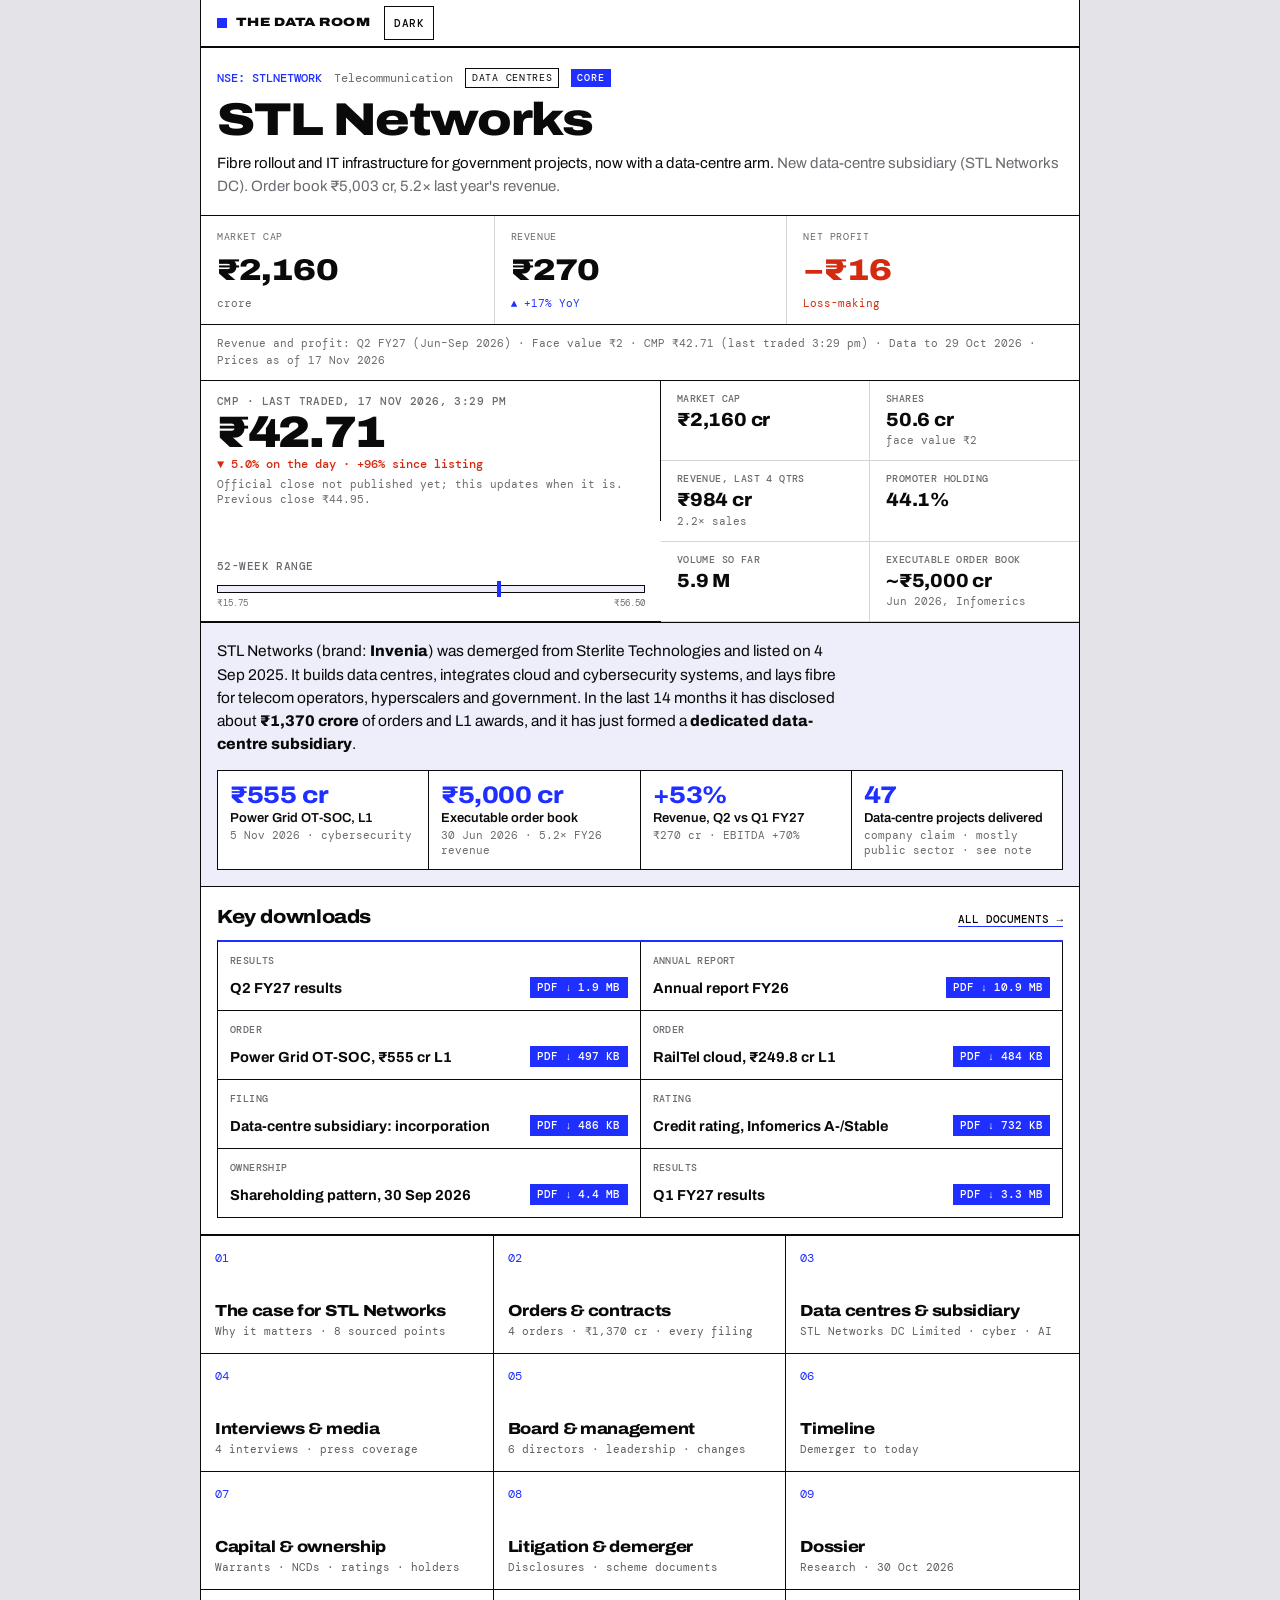
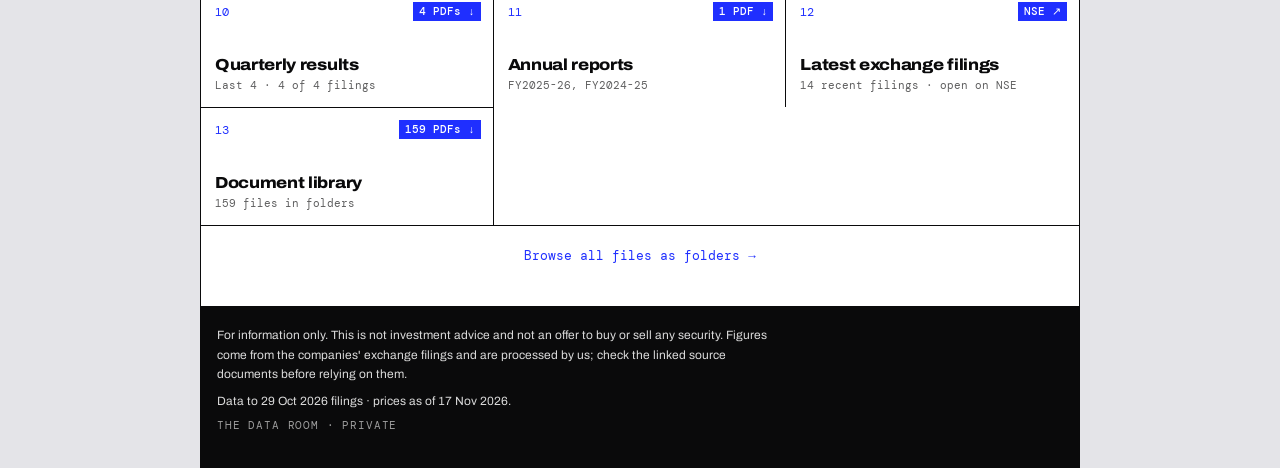
==== commit 700ebd41: "Remove search from the published room Co-Authored-By: Claude Sonnet 5.5 <noreply@anthropic.com>" ====
--- a/index.html
+++ b/index.html
@@ -5,7 +5,7 @@
 <link href="https://fonts.googleapis.com/css2?family=Archivo:wdth,wght@62..125,100..900&family=DM+Mono:wght@400;500&display=swap" rel="stylesheet">
 <link rel="stylesheet" href="assets/style.css?v=1794911422"></head><body data-scoped="1" data-page="company" data-root="">
 <svg width="0" height="0" style="position:absolute" aria-hidden="true"><defs><pattern id="hatch" width="5" height="5" patternUnits="userSpaceOnUse" patternTransform="rotate(45)"><line x1="0" y1="0" x2="0" y2="5" style="stroke:var(--ink)" stroke-width="1.6"/></pattern></defs></svg>
-<div class="col"><header class="bar"><div class="bar1"><a class="back" id="back" href="index.html">← Companies</a><span class="rt"><a class="brand sm" href="index.html"><i></i>THE DATA ROOM</a><button type="button" class="themebtn" id="theme" aria-label="Switch between light and dark">Dark</button></span></div><form class="search" action="index.html" method="get" role="search"><span aria-hidden="true">⌕</span><input id="q" name="q" type="search" autocomplete="off" placeholder="Ask anything about STL Networks" aria-label="Search companies or ask a question"></form></header><div id="ask" hidden></div><div class="askchips"><span>Try:</span><button type="button" data-ask="What is STL Networks DC Limited?">What is STL Networks DC Limited?</button><button type="button" data-ask="Tell me about the Power Grid ₹555 crore order">Tell me about the Power Grid ₹555 crore order</button><button type="button" data-ask="What did management say about data centres?">What did management say about data centres?</button><button type="button" data-ask="How much debt does it have?">How much debt does it have?</button><button type="button" data-ask="Who are the promoters and what are the warrants?">Who are the promoters and what are the warrants?</button><button type="button" data-ask="What are the risks?">What are the risks?</button></div><main class="co" data-sym="STLNETWORK"><section data-view="home" class=on><div class="hd"><div class="tags"><span class="tk">NSE: STLNETWORK</span><span>Telecommunication</span><span class="th">Data centres</span><span class="coretag">CORE</span></div>
+<div class="col"><header class="bar"><div class="bar1"><a class="back" id="back" href="index.html">← Companies</a><span class="rt"><a class="brand sm" href="index.html"><i></i>THE DATA ROOM</a><button type="button" class="themebtn" id="theme" aria-label="Switch between light and dark">Dark</button></span></div></header><main class="co" data-sym="STLNETWORK"><section data-view="home" class=on><div class="hd"><div class="tags"><span class="tk">NSE: STLNETWORK</span><span>Telecommunication</span><span class="th">Data centres</span><span class="coretag">CORE</span></div>
 <h1>STL Networks</h1><p class="lede">Fibre rollout and IT infrastructure for government projects, now with a data-centre arm. <span>New data-centre subsidiary (STL Networks DC). Order book ₹5,003 cr, 5.2× last year&#x27;s revenue.</span></p></div>
 <div class="kps"><div class="kpi"><span>Market cap</span><b class="">₹2,160</b><em class="">crore</em></div><div class="kpi"><span>Revenue</span><b class="">₹270</b><em class="pos">▲ +17% YoY</em></div><div class="kpi"><span>Net profit</span><b class="neg">−₹16</b><em class="neg">Loss-making</em></div></div>
 <div class="meta">Revenue and profit: Q2 FY27 (Jun–Sep 2026) · Face value ₹2 · CMP ₹42.71 (last traded 3:29 pm) · Data to 29 Oct 2026 · Prices as of 17 Nov 2026</div>
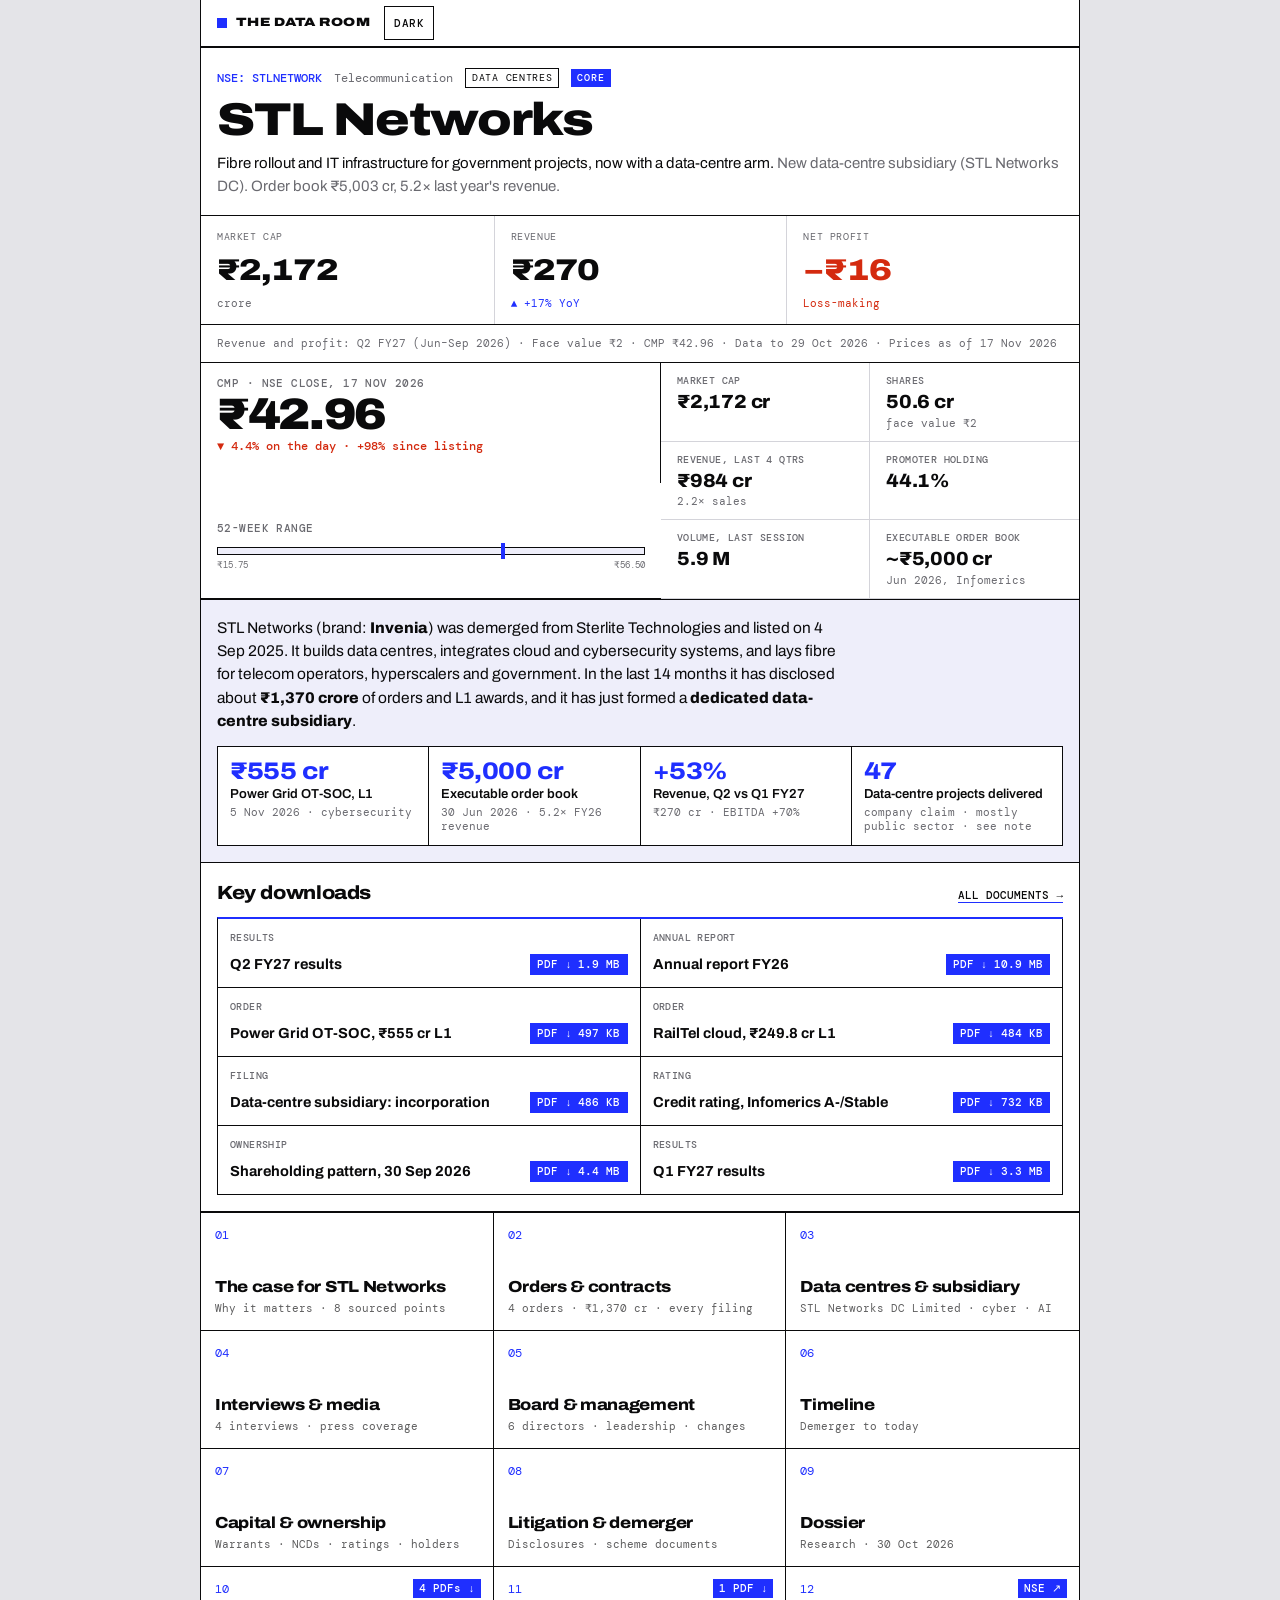
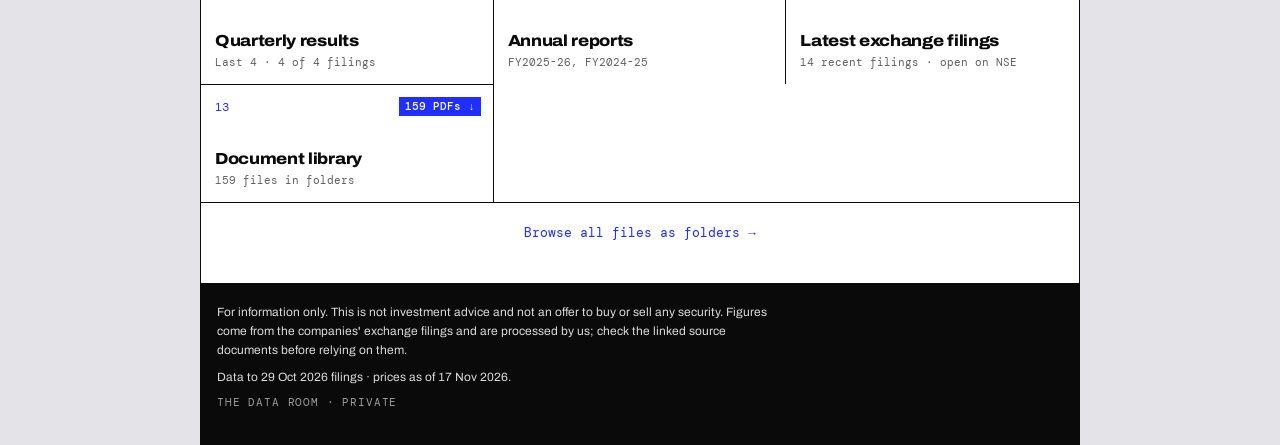
==== commit 9a7acd21: "Price: 17 Nov close 42.96 Co-Authored-By: Claude Sonnet 5.5 <noreply@anthropic.com>" ====
--- a/index.html
+++ b/index.html
@@ -3,13 +3,13 @@
 <script>document.documentElement.className="js";try{var t=localStorage.getItem("dr_theme");if(t)document.documentElement.dataset.theme=t}catch(e){}</script>
 <link rel="preconnect" href="https://fonts.googleapis.com"><link rel="preconnect" href="https://fonts.gstatic.com" crossorigin>
 <link href="https://fonts.googleapis.com/css2?family=Archivo:wdth,wght@62..125,100..900&family=DM+Mono:wght@400;500&display=swap" rel="stylesheet">
-<link rel="stylesheet" href="assets/style.css?v=1794911422"></head><body data-scoped="1" data-page="company" data-root="">
+<link rel="stylesheet" href="assets/style.css?v=1794911982"></head><body data-scoped="1" data-page="company" data-root="">
 <svg width="0" height="0" style="position:absolute" aria-hidden="true"><defs><pattern id="hatch" width="5" height="5" patternUnits="userSpaceOnUse" patternTransform="rotate(45)"><line x1="0" y1="0" x2="0" y2="5" style="stroke:var(--ink)" stroke-width="1.6"/></pattern></defs></svg>
 <div class="col"><header class="bar"><div class="bar1"><a class="back" id="back" href="index.html">← Companies</a><span class="rt"><a class="brand sm" href="index.html"><i></i>THE DATA ROOM</a><button type="button" class="themebtn" id="theme" aria-label="Switch between light and dark">Dark</button></span></div></header><main class="co" data-sym="STLNETWORK"><section data-view="home" class=on><div class="hd"><div class="tags"><span class="tk">NSE: STLNETWORK</span><span>Telecommunication</span><span class="th">Data centres</span><span class="coretag">CORE</span></div>
 <h1>STL Networks</h1><p class="lede">Fibre rollout and IT infrastructure for government projects, now with a data-centre arm. <span>New data-centre subsidiary (STL Networks DC). Order book ₹5,003 cr, 5.2× last year&#x27;s revenue.</span></p></div>
-<div class="kps"><div class="kpi"><span>Market cap</span><b class="">₹2,160</b><em class="">crore</em></div><div class="kpi"><span>Revenue</span><b class="">₹270</b><em class="pos">▲ +17% YoY</em></div><div class="kpi"><span>Net profit</span><b class="neg">−₹16</b><em class="neg">Loss-making</em></div></div>
-<div class="meta">Revenue and profit: Q2 FY27 (Jun–Sep 2026) · Face value ₹2 · CMP ₹42.71 (last traded 3:29 pm) · Data to 29 Oct 2026 · Prices as of 17 Nov 2026</div>
-<div class="mkt"><div class="px"><span>CMP · last traded, 17 Nov 2026, 3:29 pm</span><b>₹42.71</b><em class="neg">▼ 5.0% on the day · +96% since listing</em><small>Official close not published yet; this updates when it is. Previous close ₹44.95.</small></div><div class="rg"><span>52-week range</span><div class="bar"><i style="left:66%"></i></div><div class="ends"><small>₹15.75</small><small>₹56.50</small></div></div><div class="mgrid"><div class="mc2"><span>Market cap</span><b>₹2,160 cr</b></div><div class="mc2"><span>Shares</span><b>50.6 cr</b><small>face value ₹2</small></div><div class="mc2"><span>Revenue, last 4 qtrs</span><b>₹984 cr</b><small>2.2× sales</small></div><div class="mc2"><span>Promoter holding</span><b>44.1%</b></div><div class="mc2"><span>Volume so far</span><b>5.9 M</b></div><div class="mc2"><span>Executable order book</span><b>~₹5,000 cr</b><small>Jun 2026, Infomerics</small></div></div></div><div class="hero x"><p>STL Networks (brand: <b>Invenia</b>) was demerged from Sterlite Technologies and listed on 4 Sep 2025. It builds data centres, integrates cloud and cybersecurity systems, and lays fibre for telecom operators, hyperscalers and government. In the last 14 months it has disclosed about <b>₹1,370 crore</b> of orders and L1 awards, and it has just formed a <b>dedicated data-centre subsidiary</b>.</p><div class="xstats"><a class="xs" href="#orders" data-go="orders"><b>₹555 cr</b><span>Power Grid OT-SOC, L1</span><small>5 Nov 2026 · cybersecurity</small></a><a class="xs" href="#story" data-go="story"><b>₹5,000 cr</b><span>Executable order book</span><small>30 Jun 2026 · 5.2× FY26 revenue</small></a><a class="xs" href="#results" data-go="results"><b>+53%</b><span>Revenue, Q2 vs Q1 FY27</span><small>₹270 cr · EBITDA +70%</small></a><a class="xs" href="#datacentres" data-go="datacentres"><b>47</b><span>Data-centre projects delivered</span><small>company claim · mostly public sector · see note</small></a></div></div><div class="dlsec"><div class="dlhead"><h3>Key downloads</h3><a href="#files" data-go="files">All documents →</a></div><div class="dlgrid"><a class="dlb" href="files/STLNETWORK/02-Quarterly-Results/2026-09-30_Q2-FY27_Results.pdf" target="_blank" rel="noopener"><span class="dk">Results</span><b>Q2 FY27 results</b><em>PDF ↓ 1.9 MB</em></a><a class="dlb" href="files/STLNETWORK/03-Annual-Report/Annual-Report_FY2025-26.pdf" target="_blank" rel="noopener"><span class="dk">Annual report</span><b>Annual report FY26</b><em>PDF ↓ 10.9 MB</em></a><a class="dlb" href="files/STLNETWORK/05-Orders-and-Press-Releases/STL_Networks_L1_Power_Grid_OT-SOC_Nov_5_2026.pdf" target="_blank" rel="noopener"><span class="dk">Order</span><b>Power Grid OT-SOC, ₹555 cr L1</b><em>PDF ↓ 497 KB</em></a><a class="dlb" href="files/STLNETWORK/05-Orders-and-Press-Releases/STL_Networks_Limited_emerges_as_Lowest_Bidder_L1_from_Railtel_Corporation_of_India_Limit.pdf" target="_blank" rel="noopener"><span class="dk">Order</span><b>RailTel cloud, ₹249.8 cr L1</b><em>PDF ↓ 484 KB</em></a><a class="dlb" href="files/STLNETWORK/06-Data-Centre-Subsidiary/Incorporation_of_Wholly_Owned_Subsidiary_-_October_10_2026.pdf" target="_blank" rel="noopener"><span class="dk">Filing</span><b>Data-centre subsidiary: incorporation</b><em>PDF ↓ 486 KB</em></a><a class="dlb" href="files/STLNETWORK/08-Capital-Debt-Ratings/Credit_Rating-_September_25_2026.pdf" target="_blank" rel="noopener"><span class="dk">Rating</span><b>Credit rating, Infomerics A-/Stable</b><em>PDF ↓ 732 KB</em></a><a class="dlb" href="files/STLNETWORK/07-Financials-Shareholding/Shareholding_Pattern_September_30_2026.pdf" target="_blank" rel="noopener"><span class="dk">Ownership</span><b>Shareholding pattern, 30 Sep 2026</b><em>PDF ↓ 4.4 MB</em></a><a class="dlb" href="files/STLNETWORK/02-Quarterly-Results/2026-06-30_Q1-FY27_Results.pdf" target="_blank" rel="noopener"><span class="dk">Results</span><b>Q1 FY27 results</b><em>PDF ↓ 3.3 MB</em></a></div></div><div class="tiles x3"><a class="tile " href="#story" data-go="story"><i>01</i><span class="tt"><b>The case for STL Networks</b><small>Why it matters · 8 sourced points</small></span><em></em></a><a class="tile " href="#orders" data-go="orders"><i>02</i><span class="tt"><b>Orders & contracts</b><small>4 orders · ₹1,370 cr · every filing</small></span><em></em></a><a class="tile " href="#datacentres" data-go="datacentres"><i>03</i><span class="tt"><b>Data centres & subsidiary</b><small>STL Networks DC Limited · cyber · AI</small></span><em></em></a><a class="tile " href="#media" data-go="media"><i>04</i><span class="tt"><b>Interviews & media</b><small>4 interviews · press coverage</small></span><em></em></a><a class="tile " href="#people" data-go="people"><i>05</i><span class="tt"><b>Board & management</b><small>6 directors · leadership · changes</small></span><em></em></a><a class="tile " href="#timeline" data-go="timeline"><i>06</i><span class="tt"><b>Timeline</b><small>Demerger to today</small></span><em></em></a><a class="tile " href="#capital" data-go="capital"><i>07</i><span class="tt"><b>Capital & ownership</b><small>Warrants · NCDs · ratings · holders</small></span><em></em></a><a class="tile " href="#legal" data-go="legal"><i>08</i><span class="tt"><b>Litigation & demerger</b><small>Disclosures · scheme documents</small></span><em></em></a><a class="tile " href="#dossier" data-go="dossier"><i>09</i><span class="tt"><b>Dossier</b><small>Research · 30 Oct 2026</small></span><em></em></a><a class="tile " href="#results" data-go="results"><i>10</i><span class="tt"><b>Quarterly results</b><small>Last 4 · 4 of 4 filings</small></span><em>4 PDFs ↓</em></a><a class="tile " href="#annual" data-go="annual"><i>11</i><span class="tt"><b>Annual reports</b><small>FY2025-26, FY2024-25</small></span><em>1 PDF ↓</em></a><a class="tile " href="#filings" data-go="filings"><i>12</i><span class="tt"><b>Latest exchange filings</b><small>14 recent filings · open on NSE</small></span><em>NSE ↗</em></a><a class="tile " href="#files" data-go="files"><i>13</i><span class="tt"><b>Document library</b><small>159 files in folders</small></span><em>159 PDFs ↓</em></a></div>
+<div class="kps"><div class="kpi"><span>Market cap</span><b class="">₹2,172</b><em class="">crore</em></div><div class="kpi"><span>Revenue</span><b class="">₹270</b><em class="pos">▲ +17% YoY</em></div><div class="kpi"><span>Net profit</span><b class="neg">−₹16</b><em class="neg">Loss-making</em></div></div>
+<div class="meta">Revenue and profit: Q2 FY27 (Jun–Sep 2026) · Face value ₹2 · CMP ₹42.96 · Data to 29 Oct 2026 · Prices as of 17 Nov 2026</div>
+<div class="mkt"><div class="px"><span>CMP · NSE close, 17 Nov 2026</span><b>₹42.96</b><em class="neg">▼ 4.4% on the day · +98% since listing</em></div><div class="rg"><span>52-week range</span><div class="bar"><i style="left:67%"></i></div><div class="ends"><small>₹15.75</small><small>₹56.50</small></div></div><div class="mgrid"><div class="mc2"><span>Market cap</span><b>₹2,172 cr</b></div><div class="mc2"><span>Shares</span><b>50.6 cr</b><small>face value ₹2</small></div><div class="mc2"><span>Revenue, last 4 qtrs</span><b>₹984 cr</b><small>2.2× sales</small></div><div class="mc2"><span>Promoter holding</span><b>44.1%</b></div><div class="mc2"><span>Volume, last session</span><b>5.9 M</b></div><div class="mc2"><span>Executable order book</span><b>~₹5,000 cr</b><small>Jun 2026, Infomerics</small></div></div></div><div class="hero x"><p>STL Networks (brand: <b>Invenia</b>) was demerged from Sterlite Technologies and listed on 4 Sep 2025. It builds data centres, integrates cloud and cybersecurity systems, and lays fibre for telecom operators, hyperscalers and government. In the last 14 months it has disclosed about <b>₹1,370 crore</b> of orders and L1 awards, and it has just formed a <b>dedicated data-centre subsidiary</b>.</p><div class="xstats"><a class="xs" href="#orders" data-go="orders"><b>₹555 cr</b><span>Power Grid OT-SOC, L1</span><small>5 Nov 2026 · cybersecurity</small></a><a class="xs" href="#story" data-go="story"><b>₹5,000 cr</b><span>Executable order book</span><small>30 Jun 2026 · 5.2× FY26 revenue</small></a><a class="xs" href="#results" data-go="results"><b>+53%</b><span>Revenue, Q2 vs Q1 FY27</span><small>₹270 cr · EBITDA +70%</small></a><a class="xs" href="#datacentres" data-go="datacentres"><b>47</b><span>Data-centre projects delivered</span><small>company claim · mostly public sector · see note</small></a></div></div><div class="dlsec"><div class="dlhead"><h3>Key downloads</h3><a href="#files" data-go="files">All documents →</a></div><div class="dlgrid"><a class="dlb" href="files/STLNETWORK/02-Quarterly-Results/2026-09-30_Q2-FY27_Results.pdf" target="_blank" rel="noopener"><span class="dk">Results</span><b>Q2 FY27 results</b><em>PDF ↓ 1.9 MB</em></a><a class="dlb" href="files/STLNETWORK/03-Annual-Report/Annual-Report_FY2025-26.pdf" target="_blank" rel="noopener"><span class="dk">Annual report</span><b>Annual report FY26</b><em>PDF ↓ 10.9 MB</em></a><a class="dlb" href="files/STLNETWORK/05-Orders-and-Press-Releases/STL_Networks_L1_Power_Grid_OT-SOC_Nov_5_2026.pdf" target="_blank" rel="noopener"><span class="dk">Order</span><b>Power Grid OT-SOC, ₹555 cr L1</b><em>PDF ↓ 497 KB</em></a><a class="dlb" href="files/STLNETWORK/05-Orders-and-Press-Releases/STL_Networks_Limited_emerges_as_Lowest_Bidder_L1_from_Railtel_Corporation_of_India_Limit.pdf" target="_blank" rel="noopener"><span class="dk">Order</span><b>RailTel cloud, ₹249.8 cr L1</b><em>PDF ↓ 484 KB</em></a><a class="dlb" href="files/STLNETWORK/06-Data-Centre-Subsidiary/Incorporation_of_Wholly_Owned_Subsidiary_-_October_10_2026.pdf" target="_blank" rel="noopener"><span class="dk">Filing</span><b>Data-centre subsidiary: incorporation</b><em>PDF ↓ 486 KB</em></a><a class="dlb" href="files/STLNETWORK/08-Capital-Debt-Ratings/Credit_Rating-_September_25_2026.pdf" target="_blank" rel="noopener"><span class="dk">Rating</span><b>Credit rating, Infomerics A-/Stable</b><em>PDF ↓ 732 KB</em></a><a class="dlb" href="files/STLNETWORK/07-Financials-Shareholding/Shareholding_Pattern_September_30_2026.pdf" target="_blank" rel="noopener"><span class="dk">Ownership</span><b>Shareholding pattern, 30 Sep 2026</b><em>PDF ↓ 4.4 MB</em></a><a class="dlb" href="files/STLNETWORK/02-Quarterly-Results/2026-06-30_Q1-FY27_Results.pdf" target="_blank" rel="noopener"><span class="dk">Results</span><b>Q1 FY27 results</b><em>PDF ↓ 3.3 MB</em></a></div></div><div class="tiles x3"><a class="tile " href="#story" data-go="story"><i>01</i><span class="tt"><b>The case for STL Networks</b><small>Why it matters · 8 sourced points</small></span><em></em></a><a class="tile " href="#orders" data-go="orders"><i>02</i><span class="tt"><b>Orders & contracts</b><small>4 orders · ₹1,370 cr · every filing</small></span><em></em></a><a class="tile " href="#datacentres" data-go="datacentres"><i>03</i><span class="tt"><b>Data centres & subsidiary</b><small>STL Networks DC Limited · cyber · AI</small></span><em></em></a><a class="tile " href="#media" data-go="media"><i>04</i><span class="tt"><b>Interviews & media</b><small>4 interviews · press coverage</small></span><em></em></a><a class="tile " href="#people" data-go="people"><i>05</i><span class="tt"><b>Board & management</b><small>6 directors · leadership · changes</small></span><em></em></a><a class="tile " href="#timeline" data-go="timeline"><i>06</i><span class="tt"><b>Timeline</b><small>Demerger to today</small></span><em></em></a><a class="tile " href="#capital" data-go="capital"><i>07</i><span class="tt"><b>Capital & ownership</b><small>Warrants · NCDs · ratings · holders</small></span><em></em></a><a class="tile " href="#legal" data-go="legal"><i>08</i><span class="tt"><b>Litigation & demerger</b><small>Disclosures · scheme documents</small></span><em></em></a><a class="tile " href="#dossier" data-go="dossier"><i>09</i><span class="tt"><b>Dossier</b><small>Research · 30 Oct 2026</small></span><em></em></a><a class="tile " href="#results" data-go="results"><i>10</i><span class="tt"><b>Quarterly results</b><small>Last 4 · 4 of 4 filings</small></span><em>4 PDFs ↓</em></a><a class="tile " href="#annual" data-go="annual"><i>11</i><span class="tt"><b>Annual reports</b><small>FY2025-26, FY2024-25</small></span><em>1 PDF ↓</em></a><a class="tile " href="#filings" data-go="filings"><i>12</i><span class="tt"><b>Latest exchange filings</b><small>14 recent filings · open on NSE</small></span><em>NSE ↗</em></a><a class="tile " href="#files" data-go="files"><i>13</i><span class="tt"><b>Document library</b><small>159 files in folders</small></span><em>159 PDFs ↓</em></a></div>
 <div class="zipbox"><a class="alt" href="#files" data-go="files">Browse all files as folders →</a></div></section><section data-view="story"><div class="vh"><div><h2>Investment highlights</h2><small>What is working, with the document behind each point</small></div></div><div class="blk xt"><p>STL Networks is repositioning from a government, project-led fibre contractor into a <b>data-centre, systems-integration and managed-services</b> business for hyperscalers, telecom operators, public-sector bodies and enterprises. Management calls data centres the primary growth engine, systems integration the margin engine and connectivity the cash-generating base (annual report FY26, pp. 70–74).</p></div><div class="blk"><div class="xstats"><div class="xs"><b>₹1,370 cr</b><span>orders and L1 awards disclosed</span><small>Sep 2025 to Nov 2026, four orders</small></div><div class="xs"><b>~₹5,000 cr</b><span>executable order book</span><small>30 Jun 2026 (Infomerics)</small></div><div class="xs"><b>86%</b><span>of that book is government / PSU</span><small>Infomerics, Sep 2026</small></div><div class="xs"><b>₹270 cr</b><span>Q2 FY27 revenue</span><small>+53% QoQ, +17% YoY</small></div><div class="xs"><b>₹16.1 cr</b><span>Q2 FY27 EBITDA</span><small>+70% QoQ, margin 5.9%</small></div><div class="xs"><b>₹108 cr</b><span>promoter warrants</span><small>₹24 each, allotted 20 Jun 2026</small></div></div></div><div class="case blue"><h3>The case for</h3><div class="xp blue"><i>1</i><div><b>A dedicated data-centre subsidiary, and the team to run it</b><p><b>STL Networks DC Limited</b> was incorporated on 10 Oct 2026 as a wholly owned subsidiary to establish, acquire, own, operate, manage and market data-centre and telecom infrastructure, and to hold the Department of Telecommunications licences needed to sell connectivity. Management says the aim is a dedicated platform for hyperscalers, data-centre operators and enterprises, with ownership of delivery across the infrastructure and connectivity lifecycle. A new data-centre bench came with it: a COO (2 Jul), a Head of Design &amp; Operations for data centres with 200 MW+ delivered and a Chief Sales &amp; Marketing Officer (both 15–16 Oct).</p><span class="srcs"><a class="src" href="files/STLNETWORK/06-Data-Centre-Subsidiary/Proposed_Incorporation_of_a_Wholly_Owned_Subsidiary-_September_11_2026.pdf" target="_blank" rel="noopener">Proposed subsidiary filing, 11 Sep 2026</a><a class="src" href="files/STLNETWORK/06-Data-Centre-Subsidiary/Announcement_under_Regulation_30_of_SEBI_Listing_Regulations_in_relation_to_Wholly_Owned_S.pdf" target="_blank" rel="noopener">Subsidiary filing, 15 Sep 2026</a><a class="src" href="files/STLNETWORK/06-Data-Centre-Subsidiary/Incorporation_of_Wholly_Owned_Subsidiary_-_October_10_2026.pdf" target="_blank" rel="noopener">Incorporation filing, 10 Oct 2026</a><a class="src" href="files/STLNETWORK/06-Data-Centre-Subsidiary/Appointment_of_Senior_Management_Personnel-_July_2_2026.pdf" target="_blank" rel="noopener">COO filing, 2 Jul 2026</a><a class="src" href="files/STLNETWORK/06-Data-Centre-Subsidiary/Appointment_of_Senior_Management_Personnel_-_October_16_2026.pdf" target="_blank" rel="noopener">Patel and Barjatiya filing, 16 Oct 2026</a><a class="src" href="https://www.voicendata.com/data-centre/stl-networks-revenue-rises-53-as-data-centre-business-expands-12767428" target="_blank" rel="noopener">Q2 FY27 press coverage, Voice&amp;Data</a></span></div></div><div class="xp blue"><i>2</i><div><b>The largest orders in the company&#x27;s short history are landing in cybersecurity and cloud</b><p><b>₹555 crore</b> (L1) from Power Grid for a centralised Security Operations Centre covering the OT assets of its substations, <b>₹249.8 crore</b> (L1) from RailTel for a private cloud across its data-centre and disaster-recovery sites, <b>₹206.5 crore</b> purchase order from NIC Services for the National Knowledge Network, and <b>₹359 crore</b> from PowerGrid Teleservices for a Tier III data centre at Manesar plus a disaster-recovery site. See the orders table.</p><span class="srcs"><a class="src" href="files/STLNETWORK/05-Orders-and-Press-Releases/STL_Networks_L1_Power_Grid_OT-SOC_Nov_5_2026.pdf" target="_blank" rel="noopener">Power Grid L1 filing, 5 Nov 2026</a><a class="src" href="files/STLNETWORK/05-Orders-and-Press-Releases/STL_Networks_Limited_emerges_as_Lowest_Bidder_L1_from_Railtel_Corporation_of_India_Limit.pdf" target="_blank" rel="noopener">RailTel L1 filing, 29 Sep 2026</a><a class="src" href="files/STLNETWORK/05-Orders-and-Press-Releases/Purchase_Order_received_from_National_Informatics_Centre_Services_Incorporated_Februray_10.pdf" target="_blank" rel="noopener">NIC purchase order filing, 10 Feb 2026</a><a class="src" href="files/STLNETWORK/05-Orders-and-Press-Releases/Invenia_-_STL_Networks_Limited_secures_INR_359_Crore_Data_Center_Infrastructure_Contract_f.pdf" target="_blank" rel="noopener">PowerTel press release, 15 Sep 2025</a></span></div></div><div class="xp blue"><i>3</i><div><b>Revenue visibility: about five years of revenue in the order book</b><p>Infomerics puts the executable order book at about <b>₹5,000 crore on 30 Jun 2026</b>, 5.22× FY26 operating income, with about <b>86% from central and state government entities and PSUs</b>. That was before the RailTel (₹249.8 crore) and Power Grid (₹555 crore) awards.</p><span class="srcs"><a class="src" href="files/STLNETWORK/08-Capital-Debt-Ratings/Credit_Rating-_September_25_2026.pdf" target="_blank" rel="noopener">Infomerics rating, 25 Sep 2026</a></span></div></div><div class="xp blue"><i>4</i><div><b>The quarterly trend turned in Q2 FY27</b><p>Revenue <b>₹270.11 crore</b>, up 53% on Q1 and 17% on a year ago. EBITDA <b>₹16.06 crore</b>, up 70% on Q1 and 112% on a year ago, margin 5.9% against 3.3%. The consolidated loss narrowed to ₹16.1 crore (Q1: ₹21.9 crore). On a standalone basis the company made a <b>profit of ₹5.1 crore</b> against a loss of ₹12.3 crore in Q1.</p><span class="srcs"><a class="src" href="files/STLNETWORK/02-Quarterly-Results/2026-09-30_Q2-FY27_Results.pdf" target="_blank" rel="noopener">Q2 FY27 results (29 Oct 2026)</a><a class="src" href="https://tele.net.in/press-release/invenia-stl-networks-reports-financial-results-for-q2-fy27-12767925" target="_blank" rel="noopener">tele.net, 30 Oct 2026</a></span></div></div><div class="xp blue"><i>5</i><div><b>The promoter is putting money in</b><p>Twin Star Overseas Limited, a promoter entity, was allotted <b>4.5 crore warrants at ₹24</b> (up to ₹108 crore). 25% (₹27 crore) was paid on allotment on 20 Jun 2026 and the remaining ₹81 crore is due when the warrants are exercised, within 18 months. Infomerics counts the warrant proceeds in its liquidity assessment.</p><span class="srcs"><a class="src" href="files/STLNETWORK/08-Capital-Debt-Ratings/Issue_of_Convertible_Warrants_on_a_Preferential_Basis-_April_18_2026.pdf" target="_blank" rel="noopener">Warrants approval, 18 Apr 2026</a><a class="src" href="files/STLNETWORK/08-Capital-Debt-Ratings/Allotment_of_Warrants_to_Promoter_of_the_Company_on_a_Preferential_Basis_by_way_of_Private.pdf" target="_blank" rel="noopener">Warrants allotment, 20 Jun 2026</a><a class="src" href="files/STLNETWORK/08-Capital-Debt-Ratings/Credit_Rating-_September_25_2026.pdf" target="_blank" rel="noopener">Infomerics rating, 25 Sep 2026</a></span></div></div><div class="xp blue"><i>6</i><div><b>A broad, working capability base in data centres, fibre and security</b><p>In its FY26 annual report the company says it has <b>established over 47 data centres</b> (projects it built or supported for clients, mostly public sector and defence; see the note on the Data centres page), <b>1.32 lakh route-km of optical fibre</b> deployed, 45,000 infrastructure sites operationalised, 3 lakh home passes, 4.5 lakh managed devices and CMMI Level 5 certification. These are company figures. Infomerics cites more than 135,000 km of fibre.</p><span class="srcs"><a class="src" href="files/STLNETWORK/03-Annual-Report/Annual-Report_FY2025-26.pdf" target="_blank" rel="noopener">Annual report FY26</a><a class="src" href="files/STLNETWORK/08-Capital-Debt-Ratings/Credit_Rating-_September_25_2026.pdf" target="_blank" rel="noopener">Infomerics rating, 25 Sep 2026</a></span></div></div><div class="xp blue"><i>7</i><div><b>Investment-grade credit ratings from two agencies</b><p><b>IVR A-/Stable</b> from Infomerics (₹250 crore of bank facilities, 25 Sep 2026) and <b>IND A-/Stable</b> from India Ratings (proposed NCDs and bank loans, 17 Nov 2025). The company allotted ₹150 crore of NCDs on 2 Dec 2025 (Infomerics records ₹250 crore of NCDs raised in FY26).</p><span class="srcs"><a class="src" href="files/STLNETWORK/08-Capital-Debt-Ratings/Credit_Rating-_September_25_2026.pdf" target="_blank" rel="noopener">Infomerics rating, 25 Sep 2026</a><a class="src" href="files/STLNETWORK/08-Capital-Debt-Ratings/Credit_Rating_November_17_2025.pdf" target="_blank" rel="noopener">India Ratings, 17 Nov 2025</a><a class="src" href="files/STLNETWORK/08-Capital-Debt-Ratings/Allotment_of_Non-Convertible_Debentures_December_02_2025.pdf" target="_blank" rel="noopener">NCD allotment, 2 Dec 2025</a></span></div></div><div class="xp blue"><i>8</i><div><b>Counterparties are strong: Power Grid, RailTel, NIC, BSNL, BharatNet, Airtel</b><p>Infomerics lists Airtel, RailTel, Power Grid, BSNL, BharatNet and state digital-infrastructure programmes as the customer base and notes that several have strong credit profiles, which supports eventual collection of receivables.</p><span class="srcs"><a class="src" href="files/STLNETWORK/08-Capital-Debt-Ratings/Credit_Rating-_September_25_2026.pdf" target="_blank" rel="noopener">Infomerics rating, 25 Sep 2026</a></span></div></div></div><div class="case red"><h3>What the numbers also show</h3><div class="xp red"><i>·</i><div><b>FY26 was a loss-making year and the turnaround is early</b><p>FY26 consolidated revenue was ₹958.96 crore (₹1,179.72 crore in FY25), EBITDA ₹47.85 crore and the loss attributable to owners ₹99.11 crore. Infomerics points to weak profitability, interest cover of 0.46×, receivables of ₹990.6 crore, a 325-day collection period and operating cash outflow of ₹111.4 crore in FY26. It names collection of receivables and the promoter warrant proceeds as the near-term monitorables.</p><span class="srcs"><a class="src" href="files/STLNETWORK/03-Annual-Report/Annual-Report_FY2025-26.pdf" target="_blank" rel="noopener">Annual report FY26</a><a class="src" href="files/STLNETWORK/08-Capital-Debt-Ratings/Credit_Rating-_September_25_2026.pdf" target="_blank" rel="noopener">Infomerics rating, 25 Sep 2026</a></span></div></div><div class="xp red"><i>·</i><div><b>The newest awards are L1 positions, not signed contracts</b><p>The Power Grid (₹555 crore) and RailTel (₹249.8 crore) disclosures say the company has emerged as the lowest bidder. Final awards, contract terms and timing are not yet disclosed. The data-centre subsidiary has ₹1 lakh of paid-up capital and no disclosed capex, capacity or site plan.</p><span class="srcs"><a class="src" href="files/STLNETWORK/05-Orders-and-Press-Releases/STL_Networks_L1_Power_Grid_OT-SOC_Nov_5_2026.pdf" target="_blank" rel="noopener">Power Grid L1 filing, 5 Nov 2026</a><a class="src" href="files/STLNETWORK/05-Orders-and-Press-Releases/STL_Networks_Limited_emerges_as_Lowest_Bidder_L1_from_Railtel_Corporation_of_India_Limit.pdf" target="_blank" rel="noopener">RailTel L1 filing, 29 Sep 2026</a><a class="src" href="files/STLNETWORK/06-Data-Centre-Subsidiary/Announcement_under_Regulation_30_of_SEBI_Listing_Regulations_in_relation_to_Wholly_Owned_S.pdf" target="_blank" rel="noopener">Subsidiary filing, 15 Sep 2026</a></span></div></div><div class="xp red"><i>·</i><div><b>Leadership is in transition</b><p>The CEO resigned on 10 Jun 2026 and an interim CEO took over on 11 Jun for one year. The company secretary, head of legal and head of marketing also left between Jul and Sep 2026.</p><span class="srcs"><a class="src" href="files/STLNETWORK/10-Governance-Corporate-Actions/Outcome_of_Board_Meeting-_June_10_2026.pdf" target="_blank" rel="noopener">Board outcome, 10 Jun 2026</a></span></div></div></div><p class="note pad">Company claims are labelled as such. Everything is drawn from the company&#x27;s exchange filings, its annual report, rating-agency reports and named press coverage; nothing here is a forecast or a recommendation.</p></section><section data-view="orders"><div class="vh"><div><h2>Orders and contracts</h2><small>Orders disclosed to the stock exchanges, newest first</small></div></div><div class="blk"><div class="xstats"><div class="xs"><b>₹1,370 cr</b><span>four distinct orders</span><small>555 + 249.8 + 206.49 + 359</small></div><div class="xs"><b>₹804.8 cr</b><span>L1 awards (Power Grid, RailTel)</span><small>lowest bidder, final award pending</small></div><div class="xs"><b>₹565.5 cr</b><span>purchase order / contract</span><small>NIC Services, PowerTel</small></div></div></div><div class="blk"><h3>Orders disclosed by the company</h3><div class="xtwrap"><table class="xtable"><thead><tr><th class="">Date</th><th class="">Customer</th><th class="">What</th><th class="num">₹ crore</th><th class="">Status</th><th class="">Terms</th><th class="">Source</th></tr></thead><tbody><tr><td>5 Nov 2026</td><td>Power Grid Corporation of India</td><td>Package for implementation of a <b>Centralized Security Operations Centre for OT assets of substations (OT-SOC)</b>. Cybersecurity for the power grid.</td><td class="num">555</td><td><b>L1 bidder</b> (lowest). Final award not yet disclosed</td><td>Bid spec CC/NT/W-MISC/DOM/A02/26/00023, RFx 5002005016 dated 5 Jan 2026. Incl. taxes</td><td class=""><a class="ilink" href="files/STLNETWORK/05-Orders-and-Press-Releases/STL_Networks_L1_Power_Grid_OT-SOC_Nov_5_2026.pdf" target="_blank" rel="noopener">Exchange filing ↗</a></td></tr><tr><td>29 Sep 2026</td><td>RailTel Corporation of India</td><td>Design, supply, installation, testing, commissioning, integration, migration and deployment of <b>cloud infrastructure at RailTel&#x27;s data centre and disaster-recovery site</b>. Multi-tenant private cloud (Gurugram and Secunderabad, per the company&#x27;s press release).</td><td class="num">249.8</td><td><b>L1 bidder</b> (lowest). Final award not yet disclosed</td><td>Tender RAILTEL/TENDER/OT/CO/ITP/2026-27/DC-DR Infra/018 dated 25 Jun 2026. Incl. taxes. Press release: commissioning within 180 days, 5-year warranty</td><td class=""><a class="ilink" href="files/STLNETWORK/05-Orders-and-Press-Releases/STL_Networks_Limited_emerges_as_Lowest_Bidder_L1_from_Railtel_Corporation_of_India_Limit.pdf" target="_blank" rel="noopener">Exchange filing ↗</a></td></tr><tr><td>10 Feb 2026</td><td>National Informatics Centre Services Inc. (NKN)</td><td>Procurement of <b>network equipment through the National Knowledge Network</b>.</td><td class="num">206.49</td><td><b>Purchase order</b> received</td><td>GeM contract GEMC-511687786594913. 12-week implementation, 5-year warranty and AMC. Incl. taxes</td><td class=""><a class="ilink" href="files/STLNETWORK/05-Orders-and-Press-Releases/Purchase_Order_received_from_National_Informatics_Centre_Services_Incorporated_Februray_10.pdf" target="_blank" rel="noopener">Exchange filing ↗</a></td></tr><tr><td>3 Feb 2026</td><td>National Informatics Centre Services Inc. (NKN)</td><td>Same order, at the L1 / letter-of-intent stage. <b>₹175 crore excluding taxes</b>, which is the ₹206.49 crore above including taxes. Not counted twice.</td><td class="num">175</td><td>L1 bidder, letter of intent</td><td>GeM bid GEM/2025/B/6918691</td><td class=""><a class="ilink" href="files/STLNETWORK/05-Orders-and-Press-Releases/STL_Networks_Limited_emerges_as_Lowest_Bidder_L1_Bidder_from_National_Informatics_Centre.pdf" target="_blank" rel="noopener">Exchange filing ↗</a></td></tr><tr><td>15 Sep 2025</td><td>PowerGrid Teleservices (a Power Grid subsidiary)</td><td>Design, build, commission and maintain the IT and cloud infrastructure of a <b>greenfield Tier III data centre at Manesar</b>, a <b>disaster-recovery data centre</b>, IaaS and DR services, and long-term operations and maintenance.</td><td class="num">359</td><td><b>Contract</b> won (company press release)</td><td>Release headline says ₹359 crore; its text says &#x27;over ~₹360 crore&#x27;. Long-term O&amp;M</td><td class=""><a class="ilink" href="files/STLNETWORK/05-Orders-and-Press-Releases/Invenia_-_STL_Networks_Limited_secures_INR_359_Crore_Data_Center_Infrastructure_Contract_f.pdf" target="_blank" rel="noopener">Press release ↗</a></td></tr></tbody></table></div><p class=note>₹ crore, as stated by the company. Totals count each order once: 555 + 249.8 + 206.49 + 359 = ₹1,370.3 crore. L1 means STL Networks submitted the lowest bid; it is not yet a signed contract.</p></div><div class="blk xt"><h3>Context</h3><p>Compare the scale with the business: consolidated revenue was ₹958.96 crore in FY26 and ₹270.11 crore in Q2 FY27. The Power Grid and RailTel awards alone are about ₹805 crore.</p><p>The company&#x27;s executable order book was about ₹5,000 crore on 30 Jun 2026 (Infomerics, <a class="ilink" href="files/STLNETWORK/08-Capital-Debt-Ratings/Credit_Rating-_September_25_2026.pdf" target="_blank" rel="noopener">Sep 2026 rating report</a>), before these two awards.</p></div><div class="blk"><h3>Tenders and L1 positions mentioned by third-party commentary (not confirmed by company filings)</h3><div class="xtwrap"><table class="xtable"><thead><tr><th class="">Tender</th><th class="">Authority</th><th class="">Position reported</th><th class="">Status in this room</th></tr></thead><tbody><tr><td>OT cybersecurity for substations (OT-SOC)</td><td>Power Grid</td><td>L1</td><td><b>Confirmed</b> by the company&#x27;s 5 Nov 2026 filing (row above)</td></tr><tr><td>Cloud infrastructure at data-centre and DR sites</td><td>RailTel</td><td>L1 / LOI</td><td><b>Confirmed as L1</b> by the company&#x27;s 29 Sep 2026 filing (row above)</td></tr><tr><td>Zero Trust Network Architecture (ZTNA) licences</td><td>MeitY</td><td>L1 reported</td><td>Not in company filings. Unverified</td></tr><tr><td>Endpoint Detection &amp; Response and Unified Endpoint Management</td><td>MeitY</td><td>L3 reported</td><td>Not in company filings. Unverified</td></tr><tr><td>Server procurement, 153 units</td><td>Ministry of Defence</td><td>L1 reported</td><td>Not in company filings. Unverified</td></tr><tr><td>Network routers and devices, 309 units</td><td>MeitY</td><td>L1 reported</td><td>Not in company filings. Unverified</td></tr><tr><td>IT Project Implementation Agency</td><td>Ministry of Ports, Shipping &amp; Waterways</td><td>H3 reported</td><td>Not in company filings. Unverified</td></tr><tr><td>Router and firewall procurement</td><td>Ministry of Power</td><td>Bid participation reported</td><td>Not in company filings. Unverified</td></tr></tbody></table></div><p class=note>Source: a social-media style commentary shared with the data-room owner (author not identified). It says itself that these are &#x27;tender participation and reported ranking details, not confirmed order wins&#x27;. The company has not disclosed these. Treat everything except the first two rows as unverified.</p></div><div class="blk xt"><h3>Programmes without a disclosed value</h3><p><b>BharatNet Phase III, Jammu &amp; Kashmir and Ladakh.</b> The interim CEO says the company is deploying more than 13,000 km of optical fibre serving thousands of Gram Panchayats, with operations and maintenance &#x27;central to the project&#x27; (<a class="ilink" href="https://telecomtalk.info/invenia-stl-networks-ceo-why-ai-datacentres-india/1012358/" target="_blank" rel="noopener">TelecomTalk, 30 Sep 2026</a>). Value not disclosed.</p><p><b>Earlier work</b> cited in the FY26 annual report includes the J&amp;K network operations centre under BharatNet, NIC / NKN and ERNET, defence communication networks for the Army and Navy, and BharatNet deployments across Maharashtra, Telangana and Tamil Nadu (<a class="ilink" href="files/STLNETWORK/03-Annual-Report/Annual-Report_FY2025-26.pdf" target="_blank" rel="noopener">annual report FY26</a>).</p></div><div class="blk"><h3>Order documents</h3><div class="tree"><div class="fd"><div class="fh"><span>▾ 05-Orders-and-Press-Releases/ · Orders and press releases</span><em>6 files</em></div><a class="ff doc" href="files/STLNETWORK/05-Orders-and-Press-Releases/STL_Networks_L1_Power_Grid_OT-SOC_Nov_5_2026.pdf" target="_blank" rel="noopener"><span class="br">├─</span><span class="fn">STL Networks emerges as Lowest Bidder (L1) from Power Grid Corporation (Power Grid OT-SOC L1), November 5, 2026<small>5 Nov 2026</small></span><em>497 KB</em></a><a class="ff doc" href="files/STLNETWORK/05-Orders-and-Press-Releases/STL_Networks_Limited_emerges_as_Lowest_Bidder_L1_from_Railtel_Corporation_of_India_Limit.pdf" target="_blank" rel="noopener"><span class="br">├─</span><span class="fn">STL Networks Limited emerges as Lowest Bidder (L1) from Railtel Corporation of India Limited- September 29, 2026<small>29 Sep 2026</small></span><em>484 KB</em></a><a class="ff doc" href="files/STLNETWORK/05-Orders-and-Press-Releases/STL_Networks_Limited_emerges_as_Lowest_Bidder_L1_Bidder_from_National_Informatics_Centre.pdf" target="_blank" rel="noopener"><span class="br">├─</span><span class="fn">STL Networks Limited emerges as Lowest Bidder (L1 Bidder) from National Informatics Centre Services Incorporated_STL Networks Limited_February 3, 2026<small>3 Feb 2026</small></span><em>324 KB</em></a><a class="ff doc" href="files/STLNETWORK/05-Orders-and-Press-Releases/Purchase_Order_received_from_National_Informatics_Centre_Services_Incorporated_Februray_10.pdf" target="_blank" rel="noopener"><span class="br">├─</span><span class="fn">Purchase Order received from National Informatics Centre Services Incorporated_Februray 10, 2026<small>1 Feb 2026</small></span><em>376 KB</em></a><a class="ff doc" href="files/STLNETWORK/05-Orders-and-Press-Releases/Invenia_-_STL_Networks_Limited_secures_INR_359_Crore_Data_Center_Infrastructure_Contract_f.pdf" target="_blank" rel="noopener"><span class="br">├─</span><span class="fn">Invenia - STL Networks Limited secures INR 359 Crore Data Center Infrastructure Contract from PowerGrid Teleservices Limited_ September 15, 2025<small>15 Sep 2025</small></span><em>442 KB</em></a><a class="ff doc" href="files/STLNETWORK/05-Orders-and-Press-Releases/Press_Release_-_Invenia_Debuts_On_The_Indian_Stock_Exchange_Marking_A_New_Era_In_Digital.pdf" target="_blank" rel="noopener"><span class="br">├─</span><span class="fn">Press Release - Invenia Debuts On The Indian Stock Exchange, Marking A New Era In Digital Infrastructure Leadership_September 4, 2025<small>4 Sep 2025</small></span><em>469 KB</em></a></div></div></div></section><section data-view="datacentres"><div class="vh"><div><h2>Data centres and Invenia</h2><small>The subsidiary, what it is for, and what the company already does</small></div></div><div class="blk xt"><p><b>Invenia</b> is the brand of STL Networks Limited. It says it is a digital-infrastructure services company for telcos, data-centre companies, government, defence and large enterprises across India and the UK, in three lines of business: <b>data centres</b> (the primary growth engine), <b>system integration</b> including cloud and cybersecurity (the margin engine) and <b>connectivity services</b> (the foundation). Source: annual report FY26, pp. 70–74.</p></div><div class="blk"><h3>STL Networks DC Limited: the data-centre subsidiary</h3><div class="xtwrap"><table class="xtable kv"><thead><tr><th class=""></th><th class="">Detail</th></tr></thead><tbody><tr><td>What it is</td><td>A <b>wholly owned subsidiary</b> (100%) of STL Networks Limited, for its data-centre and data-centre-connectivity business.</td></tr><tr><td>Why now</td><td>Management: to give data centres a dedicated services platform and take &#x27;greater ownership of delivery across the infrastructure and connectivity lifecycle&#x27;. Customers named: hyperscalers, data-centre operators and enterprises.</td></tr><tr><td>What it may do</td><td>Establish, acquire, own, operate, manage and market <b>data-centre and telecom infrastructure</b>, data-centre solutions and connectivity services; carry on integrated data-centre and connectivity solutions.</td></tr><tr><td>Licences</td><td>To obtain and maintain the licences, approvals and authorisations from the <b>Department of Telecommunications</b> and other regulators, so it can sell connectivity itself.</td></tr><tr><td>Timeline</td><td>A committee of the board approves incorporating the subsidiary, 11 Sep 2026. Name &#x27;STL Networks DC Limited&#x27; approved by the Authorisation and Allotment Committee, 15 Sep 2026. <b>Certificate of incorporation issued 10 Oct 2026.</b></td></tr><tr><td>Funding at start</td><td>Cash. STL Networks subscribes to 100% of the initial paid-up capital of <b>₹1,00,000</b> (50,000 equity shares of ₹2). No capex, capacity (MW), site or customer commitments have been disclosed for it yet.</td></tr><tr><td>Sources</td><td class=""><a class="ilink" href="files/STLNETWORK/06-Data-Centre-Subsidiary/Proposed_Incorporation_of_a_Wholly_Owned_Subsidiary-_September_11_2026.pdf" target="_blank" rel="noopener">Proposed subsidiary, 11 Sep 2026 ↗</a></td></tr><tr><td></td><td class=""><a class="ilink" href="files/STLNETWORK/06-Data-Centre-Subsidiary/Announcement_under_Regulation_30_of_SEBI_Listing_Regulations_in_relation_to_Wholly_Owned_S.pdf" target="_blank" rel="noopener">Details approved, 15 Sep 2026 ↗</a></td></tr><tr><td></td><td class=""><a class="ilink" href="files/STLNETWORK/06-Data-Centre-Subsidiary/Incorporation_of_Wholly_Owned_Subsidiary_-_October_10_2026.pdf" target="_blank" rel="noopener">Incorporation, 10 Oct 2026 ↗</a></td></tr></tbody></table></div><p class=note>The subsidiary is brand new. What it will own and how much it will invest are not yet public. The shape of the plan will show up in later filings, results and press releases.</p></div><div class="case blue"><h3>How management describes the opportunity</h3><div class="xp blue"><i>·</i><div><b>AI workloads need reliable links between data centres, cloud and enterprises</b><p>Interim CEO C. R. Battula: the constraint is &#x27;not only bandwidth&#x27; but reliability, route diversity and operational visibility. Hyperscalers want large, high-density infrastructure quickly. Enterprises want to modernise live environments. Government wants resilience, governance and sustained support.</p><span class="srcs"><a class="src" href="https://telecomtalk.info/invenia-stl-networks-ceo-why-ai-datacentres-india/1012358/" target="_blank" rel="noopener">TelecomTalk interview, 30 Sep 2026</a></span></div></div><div class="xp blue"><i>·</i><div><b>From a project business to one that operates the infrastructure</b><p>The company distinguishes system integration (design, deploy, upgrade) from managed services (ongoing support and optimisation) and says managed-services contracts add revenue visibility. The annual report calls it a &#x27;deliberate pivot&#x27; from a government-oriented, project-led model to a hyperscaler- and enterprise-facing lifecycle partner.</p><span class="srcs"><a class="src" href="https://telecomtalk.info/invenia-stl-networks-ceo-why-ai-datacentres-india/1012358/" target="_blank" rel="noopener">TelecomTalk, 30 Sep 2026</a><a class="src" href="files/STLNETWORK/03-Annual-Report/Annual-Report_FY2025-26.pdf" target="_blank" rel="noopener">Annual report FY26</a></span></div></div><div class="xp blue"><i>·</i><div><b>Where it will focus in the data-centre stack</b><p>Mechanical, electrical and plumbing systems, IT integration and managed operations, where it sees its strongest margins, rather than civil works. Five pillars: full-lifecycle capability, a strong supplier base, a growing in-house data-centre team with experienced leaders from established operators, technology partnerships in liquid cooling and high-density power for AI-ready facilities, and partnerships with hyperscalers, colocation players and large enterprises.</p><span class="srcs"><a class="src" href="files/STLNETWORK/03-Annual-Report/Annual-Report_FY2025-26.pdf" target="_blank" rel="noopener">Annual report FY26</a></span></div></div><div class="xp blue"><i>·</i><div><b>AI, GPUs and sovereign cloud</b><p>The company says it is strengthening data-centre capabilities &#x27;to support GPU-intensive environments&#x27; and has built sovereign fibre infrastructure for in-country data movement. It described a plan for &#x27;next-gen edge-to-core interconnect&#x27; linking GPU-ready edge data centres with core facilities. This is a stated plan, not a delivered capability.</p><span class="srcs"><a class="src" href="https://telecomdrive.com/how-invenia-is-reinventing-connectivity-to-drive-indias-digital-backbone/" target="_blank" rel="noopener">TelecomDrive interview, 19 Oct 2026</a><a class="src" href="https://cxotoday.com/corner-office/cyber-resilience-has-become-a-strategic-priority-for-organisations/" target="_blank" rel="noopener">CXOtoday interview, 4 Dec 2025</a></span></div></div></div><div class="blk"><h3>What the company already does in data centres</h3><div class="xtwrap"><table class="xtable kv"><thead><tr><th class="">Item</th><th class="">Detail</th><th class="">Source</th></tr></thead><tbody><tr><td>Track record</td><td><b>47 data-centre projects</b> delivered or supported (company figure, see the note above). Services: data-centre design and advisory, end-to-end build, data-centre interconnect, disaster recovery, managed data-centre and cloud operations.</td><td class=""><a class="ilink" href="files/STLNETWORK/03-Annual-Report/Annual-Report_FY2025-26.pdf" target="_blank" rel="noopener">Annual report FY26 ↗</a></td></tr><tr><td>PowerTel, Manesar</td><td>Greenfield <b>Tier III data centre</b> plus disaster-recovery data centre, IaaS and DR services, long-term O&amp;M. ₹359 crore. Company says it uses advanced cooling and energy-efficient design.</td><td class=""><a class="ilink" href="files/STLNETWORK/05-Orders-and-Press-Releases/Invenia_-_STL_Networks_Limited_secures_INR_359_Crore_Data_Center_Infrastructure_Contract_f.pdf" target="_blank" rel="noopener">Press release ↗</a></td></tr><tr><td>RailTel</td><td>Multi-tenant <b>private cloud</b> across RailTel&#x27;s data-centre and DR sites with micro-segmentation and near real-time DC–DR replication. ₹249.8 crore, L1. Aligned to MeitY cloud guidelines and the DPDP Act, per the company.</td><td class=""><a class="ilink" href="files/STLNETWORK/05-Orders-and-Press-Releases/STL_Networks_Limited_emerges_as_Lowest_Bidder_L1_from_Railtel_Corporation_of_India_Limit.pdf" target="_blank" rel="noopener">Exchange filing ↗</a></td></tr><tr><td>Connectivity for data centres</td><td>Fibre for data-centre interconnect and hyperscaler fronthaul and backhaul; next-generation high-density, hollow-core and multi-core fibre.</td><td class=""><a class="ilink" href="files/STLNETWORK/03-Annual-Report/Annual-Report_FY2025-26.pdf" target="_blank" rel="noopener">Annual report FY26 ↗</a></td></tr></tbody></table></div></div><div class="blk"><h3>Cybersecurity</h3><div class="xtwrap"><table class="xtable kv"><thead><tr><th class="">Item</th><th class="">Detail</th><th class="">Source</th></tr></thead><tbody><tr><td>Largest order</td><td><b>₹555 crore</b> L1 from Power Grid for a centralised <b>OT Security Operations Centre</b> for substations.</td><td class=""><a class="ilink" href="files/STLNETWORK/05-Orders-and-Press-Releases/STL_Networks_L1_Power_Grid_OT-SOC_Nov_5_2026.pdf" target="_blank" rel="noopener">Exchange filing ↗</a></td></tr><tr><td>Offering</td><td>Cybersecurity consulting, security architecture and engineering, audit and compliance, security operations (SOC) and managed security.</td><td class=""><a class="ilink" href="https://inveniatech.com" target="_blank" rel="noopener">inveniatech.com ↗</a></td></tr><tr><td>Approach</td><td>&#x27;Secure-by-design&#x27;, zero-trust architecture, continuous monitoring, AI-led detection and automated response (CEO interviews).</td><td class=""><a class="ilink" href="https://tele.net.in/invenia-stl-networks-building-scalable-and-future-ready-digital-backbones/" target="_blank" rel="noopener">Tele.net, 7 Apr 2026 ↗</a></td></tr><tr><td>Market view</td><td>The annual report says managed security is the fastest-growing segment of India&#x27;s managed-services market (company-cited industry data).</td><td class=""><a class="ilink" href="files/STLNETWORK/03-Annual-Report/Annual-Report_FY2025-26.pdf" target="_blank" rel="noopener">Annual report FY26 ↗</a></td></tr></tbody></table></div></div><div class="blk"><h3>The data-centre team</h3><div class="pps"><div class="pp"><b>Col. Girish Nandan Juneja</b><span>Chief Operating Officer · from 2 Jul 2026</span><small>M.Tech in Power Systems Engineering, IIT Kharagpur. Appointed to scale the data-centre and infrastructure business.</small><span class="srcs"><a class="src" href="files/STLNETWORK/06-Data-Centre-Subsidiary/Appointment_of_Senior_Management_Personnel-_July_2_2026.pdf" target="_blank" rel="noopener">COO filing, 2 Jul 2026</a></span></div><div class="pp"><b>Kiran Patel</b><span>Head of Design &amp; Operations, Data Centre · from 15 Oct 2026</span><small>29 years in data-centre project management and critical engineering. Delivered more than 200 MW of capacity. Previously Head of Delivery and Design at Colt Data Centre Services, including a 63 MW + 63 MW hyperscale project for Amazon in Mumbai and Chennai. Earlier Yotta, CtrlS, Webwerks.</small><span class="srcs"><a class="src" href="files/STLNETWORK/06-Data-Centre-Subsidiary/Appointment_of_Senior_Management_Personnel_-_October_16_2026.pdf" target="_blank" rel="noopener">Patel and Barjatiya filing, 16 Oct 2026</a></span></div><div class="pp"><b>Gaurav Barjatiya</b><span>Chief Sales &amp; Marketing Officer · from 16 Oct 2026</span><small>About 17 years in IT and digital infrastructure; joins from NCC Limited and earlier spent 13 years in the Sterlite group. Remit: sales, marketing and go-to-market for data centres, government, public sector and enterprise.</small><span class="srcs"><a class="src" href="files/STLNETWORK/06-Data-Centre-Subsidiary/Appointment_of_Senior_Management_Personnel_-_October_16_2026.pdf" target="_blank" rel="noopener">Patel and Barjatiya filing, 16 Oct 2026</a></span></div><div class="pp"><b>C. R. Battula</b><span>Whole-time Director and Interim CEO · from 11 Jun 2026</span><small>23+ years across telecom, government, public sector, healthcare and defence. Previously led System Integration and sales at Invenia.</small><span class="srcs"><a class="src" href="files/STLNETWORK/10-Governance-Corporate-Actions/Appointment_of_Whole_Time_Director_Interim_Chief_Executive_Officer-_June_10_2026.pdf" target="_blank" rel="noopener">Board outcome, 10 Jun 2026</a></span></div></div></div><div class="blk xt"><h3>About the &quot;47 data centres&quot;</h3><p>The company&#x27;s FY26 annual report says it has &#x27;established over 47 data centers&#x27;. Its listing document (information memorandum, FY25) says it &#x27;supported 47 data centers&#x27; and, separately, has &#x27;experience deploying over 45 data centers across India, primarily for public sector enterprises and defence organizations&#x27;. The RailTel release says 47 data-centre projects worth over ₹4,000 crore. The figure has been the same since the listing.</p><p><b>How to read it:</b> these are projects the company designed, built, integrated or supported for clients. STL Networks does not own or operate data-centre capacity today (the subsidiary above is brand new). The sites, their size (MW) and their owners are not named, so the number is the company&#x27;s claim and <b>cannot be checked independently</b> from public documents. The only large facility named is the PowerTel Manesar Tier III site, which was won in Sep 2025 and is still being built.</p></div><div class="blk"><h3>Documents</h3><div class="tree"><div class="fd"><div class="fh"><span>▾ 06-Data-Centre-Subsidiary/ · Data-centre subsidiary and leadership</span><em>5 files</em></div><a class="ff doc" href="files/STLNETWORK/06-Data-Centre-Subsidiary/Appointment_of_Senior_Management_Personnel_-_October_16_2026.pdf" target="_blank" rel="noopener"><span class="br">├─</span><span class="fn">Appointment of Senior Management Personnel - October 16, 2026<small>16 Oct 2026</small></span><em>491 KB</em></a><a class="ff doc" href="files/STLNETWORK/06-Data-Centre-Subsidiary/Incorporation_of_Wholly_Owned_Subsidiary_-_October_10_2026.pdf" target="_blank" rel="noopener"><span class="br">├─</span><span class="fn">Incorporation of Wholly Owned Subsidiary - October 10, 2026<small>10 Oct 2026</small></span><em>486 KB</em></a><a class="ff doc" href="files/STLNETWORK/06-Data-Centre-Subsidiary/Announcement_under_Regulation_30_of_SEBI_Listing_Regulations_in_relation_to_Wholly_Owned_S.pdf" target="_blank" rel="noopener"><span class="br">├─</span><span class="fn">Announcement under Regulation 30 of SEBI Listing Regulations in relation to Wholly Owned Subsidiary of the Company- September 15, 2026<small>15 Sep 2026</small></span><em>474 KB</em></a><a class="ff doc" href="files/STLNETWORK/06-Data-Centre-Subsidiary/Proposed_Incorporation_of_a_Wholly_Owned_Subsidiary-_September_11_2026.pdf" target="_blank" rel="noopener"><span class="br">├─</span><span class="fn">Proposed Incorporation of a Wholly Owned Subsidiary- September 11, 2026<small>11 Sep 2026</small></span><em>1.7 MB</em></a><a class="ff doc" href="files/STLNETWORK/06-Data-Centre-Subsidiary/Appointment_of_Senior_Management_Personnel-_July_2_2026.pdf" target="_blank" rel="noopener"><span class="br">├─</span><span class="fn">Appointment of Senior Management Personnel- July 2, 2026<small>2 Jul 2026</small></span><em>458 KB</em></a></div></div></div></section><section data-view="media"><div class="vh"><div><h2>Interviews and media</h2><small>Management in their own words, and what the trade press has reported</small></div></div><p class="note pad">Interview statements are management&#x27;s own claims. We summarise; open the link for the full text. We looked for the company&#x27;s posts on X and LinkedIn but could not retrieve them reliably, so nothing from social media is quoted as the company&#x27;s. Commentary shared with the data-room owner is on the Orders page.</p><div class="blk"><h3>Interviews</h3><article class="mc"><div class="mk"><span class="kind interview">Interview</span><span>TelecomDrive</span><time>19 Oct 2026</time></div><h4><a href="https://telecomdrive.com/how-invenia-is-reinventing-connectivity-to-drive-indias-digital-backbone/" target="_blank" rel="noopener">How Invenia is reinventing connectivity to drive India&#x27;s digital backbone</a></h4><div class="who">C. R. Battula, Whole-time Director and Interim CEO · interviewer Zia Askari</div><ul><li>Says the company has <b>delivered 47 data centres</b> to date (company claim), with capability across MEP infrastructure, data-centre interconnect, network and IT integration and structured cabling, and <b>over 1.4 lakh km of fibre</b> deployed.</li><li>Targets healthcare, BFSI, energy and citizen services; calls itself a full-stack digital infrastructure services company taking single-point accountability across the asset lifecycle.</li><li>AI readiness: high-capacity fibre, AI-ready data-centre environments and strengthened capability for GPU-intensive environments; managed services with AI-driven operations; sovereign fibre for in-country data movement.</li><li>No capacity (MW), order values or financial figures given.</li></ul><a class="open" href="https://telecomdrive.com/how-invenia-is-reinventing-connectivity-to-drive-indias-digital-backbone/" target="_blank" rel="noopener">Read at source ↗</a></article><article class="mc"><div class="mk"><span class="kind interview">Interview</span><span>TelecomTalk</span><time>30 Sep 2026</time></div><h4><a href="https://telecomtalk.info/invenia-stl-networks-ceo-why-ai-datacentres-india/1012358/" target="_blank" rel="noopener">Invenia-STL Networks CEO on why AI and data centres are changing India&#x27;s connectivity needs</a></h4><div class="who">C. R. Battula, Whole-time Director and Interim CEO · email interview, Tarun P K</div><ul><li>AI workloads need reliable, diverse, observable links between data centres, cloud and enterprises, not just bandwidth.</li><li>Cites the greenfield Tier III data centre and DR facility at Manesar as the model engagement, covering IT and cloud infrastructure, IaaS, DR and long-term operations.</li><li>BharatNet Phase III in J&amp;K and Ladakh: <b>more than 13,000 km of fibre</b>, operations and maintenance central to the project.</li><li>Capital allocation has become more focused on data centres and system integration. Watch over 12–24 months: delivery on major programmes, growth and duration of data-centre and hyperscaler relationships, service availability.</li></ul><a class="open" href="https://telecomtalk.info/invenia-stl-networks-ceo-why-ai-datacentres-india/1012358/" target="_blank" rel="noopener">Read at source ↗</a></article><article class="mc"><div class="mk"><span class="kind interview">Interview</span><span>Tele.net</span><time>7 Apr 2026</time></div><h4><a href="https://tele.net.in/invenia-stl-networks-building-scalable-and-future-ready-digital-backbones/" target="_blank" rel="noopener">Invenia-STL Networks: building scalable and future-ready digital backbones</a></h4><div class="who">Pankaj Malik, then CEO and Whole-time Director · written Q&amp;A</div><ul><li>Sees strongest demand where connectivity, cloud and security converge; a &#x27;secure-by-design&#x27; approach with zero-trust, identity governance, AI-led detection and automated response.</li><li>Fibre rollouts run on GIS-led planning, digital survey and automated design in a stage-gated model.</li><li>Data centres: works across the value chain from fibre and network integration to power systems and managed infrastructure, for hyperscalers, enterprises and government programmes; greenfield and modernisation.</li><li>No MW, order or financial figures.</li></ul><p class="cav">Pankaj Malik resigned as CEO on 10 Jun 2026; he was CEO when this was published.</p><a class="open" href="https://tele.net.in/invenia-stl-networks-building-scalable-and-future-ready-digital-backbones/" target="_blank" rel="noopener">Read at source ↗</a></article><article class="mc"><div class="mk"><span class="kind interview">Interview</span><span>CXOtoday Corner Office</span><time>4 Dec 2025</time></div><h4><a href="https://cxotoday.com/corner-office/cyber-resilience-has-become-a-strategic-priority-for-organisations/" target="_blank" rel="noopener">Cyber resilience has become a strategic priority for organisations</a></h4><div class="who">Pankaj Malik, then CEO and Whole-time Director</div><ul><li>Layered cybersecurity from endpoints to data fabric: continuous monitoring, zero-trust, threat detection, predictive analytics and AI automation.</li><li>Says AI is &#x27;the core engine&#x27; of the delivery model, starting with AI-enabled quality control on fibre, integration and data-centre sites.</li><li>Cites <b>over 132,000 km of fibre</b> and BharatNet Phase III; notes only 0.5% of rural households have FTTH.</li><li>Moving from a connectivity provider to a full-stack digital infrastructure partner; &#x27;preparing for next-gen edge-to-core interconnect&#x27; for GPU-ready edge data centres (a plan, not a delivered capability).</li></ul><p class="cav">Pankaj Malik resigned as CEO on 10 Jun 2026.</p><a class="open" href="https://cxotoday.com/corner-office/cyber-resilience-has-become-a-strategic-priority-for-organisations/" target="_blank" rel="noopener">Read at source ↗</a></article></div><div class="blk"><h3>Company announcements in the press</h3><article class="mc"><div class="mk"><span class="kind results">Results</span><span>Voice&amp;Data</span><time>30 Oct 2026</time></div><h4><a href="https://www.voicendata.com/data-centre/stl-networks-revenue-rises-53-as-data-centre-business-expands-12767428" target="_blank" rel="noopener">STL Networks revenue rises 53% as data centre business expands</a></h4><ul><li>Q2 FY27 revenue ₹270.11 crore (+53% QoQ, +17% YoY); EBITDA ₹16.06 crore (+70% QoQ, +112% YoY); margin 5.9% vs 3.3%.</li><li>Debt down 20% between March and September 2026, per the company, through working-capital focus.</li><li>Mentions the ₹250 crore RailTel project and the new subsidiary; interim CEO names hyperscalers, data-centre providers, public-sector, enterprise and telecom customers as the focus.</li></ul><a class="open" href="https://www.voicendata.com/data-centre/stl-networks-revenue-rises-53-as-data-centre-business-expands-12767428" target="_blank" rel="noopener">Read at source ↗</a></article><article class="mc"><div class="mk"><span class="kind results">Results</span><span>Tele.net</span><time>30 Oct 2026</time></div><h4><a href="https://tele.net.in/press-release/invenia-stl-networks-reports-financial-results-for-q2-fy27-12767925" target="_blank" rel="noopener">Invenia-STL Networks reports financial results for Q2 FY27</a></h4><ul><li>Same figures as the company&#x27;s release; also lists the new COO, Chief Sales &amp; Marketing Officer and data-centre head.</li></ul><a class="open" href="https://tele.net.in/press-release/invenia-stl-networks-reports-financial-results-for-q2-fy27-12767925" target="_blank" rel="noopener">Read at source ↗</a></article><article class="mc"><div class="mk"><span class="kind leadership">Leadership</span><span>MediaNews4U</span><time>16 Oct 2026</time></div><h4><a href="https://www.medianews4u.com/stl-networks-appoints-kiran-patel-and-gaurav-barjatiya-to-strengthen-data-center-business/" target="_blank" rel="noopener">STL Networks appoints Kiran Patel and Gaurav Barjatiya to strengthen Data Center Business</a></h4><ul><li>Interim CEO: data centres are becoming &#x27;critical national infrastructure&#x27; and the company is investing in them for its next phase of growth.</li><li>Patel: 29 years, 200 MW+ delivered. Barjatiya: ~17 years, from NCC Limited.</li></ul><a class="open" href="https://www.medianews4u.com/stl-networks-appoints-kiran-patel-and-gaurav-barjatiya-to-strengthen-data-center-business/" target="_blank" rel="noopener">Read at source ↗</a></article><article class="mc"><div class="mk"><span class="kind order">Order</span><span>Tele.net</span><time>30 Sep 2026</time></div><h4><a href="https://tele.net.in/press-release/stl-networks-emerges-as-l1-bidder-for-railtels-integrated-next-generation-cloud-infrastructure-and-data-centre-transformation-project-12593544" target="_blank" rel="noopener">STL Networks emerges as L1 bidder for RailTel&#x27;s integrated next-generation cloud infrastructure and data centre transformation project</a></h4><ul><li>Scope: compute, cloud management, software-defined networking, backup and storage, automation and near real-time DC–DR replication across RailTel&#x27;s Gurugram and Secunderabad sites; 180 days to commission and five years of warranty support.</li><li>Company says it has delivered 47 data-centre projects worth over ₹4,000 crore.</li></ul><p class="cav">This article prints the value as &#x27;approximately Rs 25 million&#x27;, which looks like a unit error; the company&#x27;s exchange filing says ₹249.8 crore.</p><a class="open" href="https://tele.net.in/press-release/stl-networks-emerges-as-l1-bidder-for-railtels-integrated-next-generation-cloud-infrastructure-and-data-centre-transformation-project-12593544" target="_blank" rel="noopener">Read at source ↗</a></article><article class="mc"><div class="mk"><span class="kind subsidiary">Subsidiary</span><span>CXOtoday</span><time>22–23 Sep 2026</time></div><h4><a href="https://cxotoday.com/media-coverage/stl-networks-to-create-wholly-owned-subsidiary-to-advance-ai-data-center-and-hyperscale-connectivity-strategy/" target="_blank" rel="noopener">STL Networks to create wholly owned subsidiary to advance AI data center and hyperscale connectivity strategy</a></h4><ul><li>The subsidiary will build and own digital infrastructure and obtain the telecom licences to deliver connectivity services.</li><li>Interim CEO: the company has a strong digital-infrastructure base and connectivity is the next step.</li></ul><a class="open" href="https://cxotoday.com/media-coverage/stl-networks-to-create-wholly-owned-subsidiary-to-advance-ai-data-center-and-hyperscale-connectivity-strategy/" target="_blank" rel="noopener">Read at source ↗</a></article><article class="mc"><div class="mk"><span class="kind leadership">Leadership</span><span>Communications Today</span><time>12 Jun 2026</time></div><h4><a href="https://www.communicationstoday.co.in/?p=411790" target="_blank" rel="noopener">STL Networks appoints Battula as Interim CEO for one year</a></h4><ul><li>Battula appointed Whole-time Director and Interim CEO for one year after Pankaj Malik&#x27;s resignation; Malik stays on for a three-month transition to 10 Sep 2026.</li><li>Battula has over 23 years across telecom, government and defence, and earlier led Invenia&#x27;s system-integration business.</li></ul><a class="open" href="https://www.communicationstoday.co.in/?p=411790" target="_blank" rel="noopener">Read at source ↗</a></article><article class="mc"><div class="mk"><span class="kind order">Order</span><span>CXOtoday (press release)</span><time>15 Sep 2025</time></div><h4><a href="https://cxotoday.com/press-release/invenia-stl-networks-ltd-secures-inr-359-crore-data-center-infrastructure-contract-from-powergrid-teleservices-limited/" target="_blank" rel="noopener">Invenia-STL Networks secures INR 359 crore data centre infrastructure contract from PowerGrid Teleservices</a></h4><ul><li>Greenfield Tier III data centre at Manesar, DR data centre, IaaS and DR services and long-term O&amp;M.</li></ul><a class="open" href="https://cxotoday.com/press-release/invenia-stl-networks-ltd-secures-inr-359-crore-data-center-infrastructure-contract-from-powergrid-teleservices-limited/" target="_blank" rel="noopener">Read at source ↗</a></article><article class="mc"><div class="mk"><span class="kind listing">Listing</span><span>CXOtoday</span><time>4 Sep 2025</time></div><h4><a href="https://cxotoday.com/media-coverage/invenia-debuts-on-the-indian-stock-exchange-marking-a-new-era-in-digital-infrastructure-leadership/" target="_blank" rel="noopener">Invenia debuts on the Indian stock exchange, marking a new era in digital infrastructure leadership</a></h4><ul><li>Listing on NSE and BSE following the demerger of the Global Services Business of Sterlite Technologies.</li></ul><a class="open" href="https://cxotoday.com/media-coverage/invenia-debuts-on-the-indian-stock-exchange-marking-a-new-era-in-digital-infrastructure-leadership/" target="_blank" rel="noopener">Read at source ↗</a></article></div><div class="blk"><h3>Other coverage (lower reliability)</h3><article class="mc"><div class="mk"><span class="kind aggregator">Aggregator</span><span>multibagg.ai</span><time>29 Sep 2026</time></div><h4><a href="https://www.multibagg.ai/market-pulse/articles/stl-networks-railte-cloud-order-cmumlk9it00062zt8nmsn7t49" target="_blank" rel="noopener">STL Networks wins Rs 249.8 crore RailTel order in 2026</a></h4><ul><li>Automated summary page. Several figures on it conflict (share price, market value) and it calls the RailTel award a work order; the company&#x27;s filing says L1. Listed for completeness only.</li></ul><a class="open" href="https://www.multibagg.ai/market-pulse/articles/stl-networks-railte-cloud-order-cmumlk9it00062zt8nmsn7t49" target="_blank" rel="noopener">Read at source ↗</a></article></div></section><section data-view="people"><div class="vh"><div><h2>Board and management</h2><small>Who runs the company, and what has changed</small></div></div><div class="blk"><h3>Board of directors</h3><div class="pps"><div class="pp"><b>Pravin Agarwal</b><span>Chairman, Non-Executive Director</span><small>Appointed Chairman 16 May 2025.</small></div><div class="pp"><b>Ankit Agarwal</b><span>Vice-Chairman, Non-Executive Director</span></div><div class="pp"><b>Chandrasekhara Rao Battula</b><span>Whole-time Director and Interim CEO</span><small>From 11 Jun 2026 for one year, subject to shareholder approval.</small></div><div class="pp"><b>Dindayal Jalan</b><span>Independent Director</span><small>Term to 15 May 2027.</small></div><div class="pp"><b>Kumud Madhok Srinivasan</b><span>Independent Director</span><small>Term to 15 May 2027.</small></div><div class="pp"><b>Bangalore Jayaram Arun</b><span>Independent Director</span><small>Term to 15 May 2027.</small></div></div></div><div class="blk"><h3>Key managerial and senior management</h3><div class="pps"><div class="pp"><b>Gopal Chandra Rastogi</b><span>Chief Financial Officer</span></div><div class="pp"><b>Col. Girish Nandan Juneja</b><span>Chief Operating Officer</span><small>From 2 Jul 2026.</small></div><div class="pp"><b>Gaurav Barjatiya</b><span>Chief Sales &amp; Marketing Officer</span><small>From 16 Oct 2026.</small></div><div class="pp"><b>Kiran Patel</b><span>Design &amp; Operations Head, Data Centre</span><small>From 15 Oct 2026.</small></div><div class="pp"><b>Anshika Gupta</b><span>Interim Company Secretary &amp; Compliance Officer</span><small>From 29 Oct 2026.</small></div><div class="pp"><b>Richard Breffitt</b><span>Chief Operating Officer, UK</span></div><div class="pp"><b>Navneet Kaushik</b><span>Chief Human Resources Officer</span></div><div class="pp"><b>Arun Goyal</b><span>Head, Strategy &amp; Business Development</span></div><div class="pp"><b>B Lakshmiraman</b><span>Head, Technology</span></div><div class="pp"><b>Srinivasulu AN</b><span>Head, Government Sales</span></div></div></div><p class="note pad">From the company&#x27;s website (inveniatech.com/management) and exchange filings; the website may lag recent changes.</p><div class="blk"><h3>Changes in the last 14 months</h3><div class="tls"><div class="tl"><time>29 Oct 2026</time><div><b>Anshika Gupta appointed Interim Company Secretary and Compliance Officer.</b><span class="srcs"><a class="src" href="files/STLNETWORK/10-Governance-Corporate-Actions/Appointment_of_Company_Secretary_Compliance_Officer-_October_29_2026.pdf" target="_blank" rel="noopener">Board outcome</a></span></div></div><div class="tl"><time>15–16 Oct 2026</time><div><b>Data-centre head and Chief Sales &amp; Marketing Officer appointed.</b><span class="srcs"><a class="src" href="files/STLNETWORK/06-Data-Centre-Subsidiary/Appointment_of_Senior_Management_Personnel_-_October_16_2026.pdf" target="_blank" rel="noopener">Patel and Barjatiya filing, 16 Oct 2026</a></span></div></div><div class="tl"><time>4 Sep 2026</time><div><b>Head of Marketing resigned.</b><span class="srcs"><a class="src" href="files/STLNETWORK/10-Governance-Corporate-Actions/Resignation_of_Marketing_Head-_September_4_2026.pdf" target="_blank" rel="noopener">Filing</a></span></div></div><div class="tl"><time>4 Aug 2026</time><div><b>Head of Legal resigned.</b><span class="srcs"><a class="src" href="files/STLNETWORK/10-Governance-Corporate-Actions/Resignation_of_Head-Legal-_August_4_2026.pdf" target="_blank" rel="noopener">Filing</a></span></div></div><div class="tl"><time>30 Jul 2026</time><div><b>Company Secretary and Compliance Officer resigned.</b><span class="srcs"><a class="src" href="files/STLNETWORK/10-Governance-Corporate-Actions/Resignation_of_Company_Secretary_and_Compliance_Officer-_July_30_2026.pdf" target="_blank" rel="noopener">Filing</a></span></div></div><div class="tl"><time>2 Jul 2026</time><div><b>Col. Girish Nandan Juneja appointed COO.</b><span class="srcs"><a class="src" href="files/STLNETWORK/06-Data-Centre-Subsidiary/Appointment_of_Senior_Management_Personnel-_July_2_2026.pdf" target="_blank" rel="noopener">COO filing, 2 Jul 2026</a></span></div></div><div class="tl"><time>10–11 Jun 2026</time><div><b>CEO Pankaj Malik resigned as Whole-time Director (CEO until 10 Sep 2026 for a transition). C. R. Battula appointed Whole-time Director and Interim CEO for one year.</b><span class="srcs"><a class="src" href="files/STLNETWORK/10-Governance-Corporate-Actions/Outcome_of_Board_Meeting-_June_10_2026.pdf" target="_blank" rel="noopener">Board outcome</a><a class="src" href="files/STLNETWORK/10-Governance-Corporate-Actions/Appointment_of_Whole_Time_Director_Interim_Chief_Executive_Officer-_June_10_2026.pdf" target="_blank" rel="noopener">Appointment filing</a></span></div></div><div class="tl"><time>16 May 2025</time><div><b>Board reconstituted ahead of listing: Pravin Agarwal Chairman, Pankaj Malik Whole-time Director and CEO, three independent directors appointed.</b><span class="srcs"><a class="src" href="files/STLNETWORK/03-Annual-Report/Annual-Report_FY2025-26.pdf" target="_blank" rel="noopener">Annual report FY26</a></span></div></div></div></div><div class="blk"><h3>Governance documents</h3><div class="tree"><div class="fd"><div class="fh"><span>▾ 10-Governance-Corporate-Actions/ · Governance, board and corporate actions</span><em>71 files</em></div><a class="ff doc" href="files/STLNETWORK/10-Governance-Corporate-Actions/Newspaper_Advertisement_October_29_2026.pdf" target="_blank" rel="noopener"><span class="br">├─</span><span class="fn">Newspaper Advertisement_October 29, 2026<small>29 Oct 2026</small></span><em>585 KB</em></a><a class="ff doc" href="files/STLNETWORK/10-Governance-Corporate-Actions/Outcome_of_Board_Meeting-_October_29_2026.pdf" target="_blank" rel="noopener"><span class="br">├─</span><span class="fn">Outcome of Board Meeting- October 29, 2026<small>29 Oct 2026</small></span><em>4.3 MB</em></a><a class="ff doc" href="files/STLNETWORK/10-Governance-Corporate-Actions/Appointment_of_Company_Secretary_Compliance_Officer-_October_29_2026.pdf" target="_blank" rel="noopener"><span class="br">├─</span><span class="fn">Appointment of Company Secretary &amp; Compliance Officer- October 29, 2026<small>29 Oct 2026</small></span><em>4.3 MB</em></a><a class="ff doc" href="files/STLNETWORK/10-Governance-Corporate-Actions/Outcome_of_Board_Meeting.pdf" target="_blank" rel="noopener"><span class="br">├─</span><span class="fn">Outcome of Board Meeting<small>1 Oct 2026</small></span><em>4.9 MB</em></a><a class="ff doc" href="files/STLNETWORK/10-Governance-Corporate-Actions/Closure_of_Trading_Window-_September_28_2026.pdf" target="_blank" rel="noopener"><span class="br">├─</span><span class="fn">Closure of Trading Window- September 28, 2026<small>28 Sep 2026</small></span><em>732 KB</em></a><a class="ff doc" href="files/STLNETWORK/10-Governance-Corporate-Actions/Allotment_under_STL_Networks_Limited-_SP_ESOP_2025_September_15_2026.pdf" target="_blank" rel="noopener"><span class="br">├─</span><span class="fn">Allotment under STL Networks Limited- SP ESOP 2025_September 15, 2026<small>15 Sep 2026</small></span><em>467 KB</em></a><a class="ff doc" href="files/STLNETWORK/10-Governance-Corporate-Actions/Resignation_of_Marketing_Head-_September_4_2026.pdf" target="_blank" rel="noopener"><span class="br">├─</span><span class="fn">Resignation of Marketing Head- September 4, 2026<small>4 Sep 2026</small></span><em>609 KB</em></a><a class="ff doc" href="files/STLNETWORK/10-Governance-Corporate-Actions/Copy_of_Newspaper_Publication-_August_17_2026.pdf" target="_blank" rel="noopener"><span class="br">├─</span><span class="fn">Copy of Newspaper Publication- August 17, 2026<small>17 Aug 2026</small></span><em>6.6 MB</em></a><a class="ff doc" href="files/STLNETWORK/10-Governance-Corporate-Actions/5th_AGM_Notice-_August_14_2026.pdf" target="_blank" rel="noopener"><span class="br">├─</span><span class="fn">5th AGM Notice- August 14, 2026<small>14 Aug 2026</small></span><em>417 KB</em></a><a class="ff doc" href="files/STLNETWORK/10-Governance-Corporate-Actions/Allotment_under_STL_Networks_Limited-_SP_ESOP_2025_August_14_2026.pdf" target="_blank" rel="noopener"><span class="br">├─</span><span class="fn">Allotment under STL Networks Limited- SP ESOP 2025_August 14, 2026<small>14 Aug 2026</small></span><em>451 KB</em></a><a class="ff doc" href="files/STLNETWORK/10-Governance-Corporate-Actions/Resignation_of_Head-Legal-_August_4_2026.pdf" target="_blank" rel="noopener"><span class="br">├─</span><span class="fn">Resignation of Head-Legal- August 4, 2026<small>4 Aug 2026</small></span><em>266 KB</em></a><a class="ff doc" href="files/STLNETWORK/10-Governance-Corporate-Actions/Resignation_of_Company_Secretary_and_Compliance_Officer-_July_30_2026.pdf" target="_blank" rel="noopener"><span class="br">├─</span><span class="fn">Resignation of Company Secretary and Compliance Officer- July 30, 2026<small>30 Jul 2026</small></span><em>628 KB</em></a><a class="ff doc" href="files/STLNETWORK/10-Governance-Corporate-Actions/Newspaper_Advertisement_July_28_2026.pdf" target="_blank" rel="noopener"><span class="br">├─</span><span class="fn">Newspaper Advertisement_July 28, 2026<small>28 Jul 2026</small></span><em>3.6 MB</em></a><a class="ff doc" href="files/STLNETWORK/10-Governance-Corporate-Actions/Outcome_of_Board_Meeting-_July_28_2026.pdf" target="_blank" rel="noopener"><span class="br">├─</span><span class="fn">Outcome of Board Meeting- July 28, 2026<small>28 Jul 2026</small></span><em>4.9 MB</em></a><a class="ff doc" href="files/STLNETWORK/10-Governance-Corporate-Actions/Change_in_Management-_July_28_2026.pdf" target="_blank" rel="noopener"><span class="br">├─</span><span class="fn">Change in Management- July 28, 2026<small>28 Jul 2026</small></span><em>4.9 MB</em></a><a class="ff doc" href="files/STLNETWORK/10-Governance-Corporate-Actions/Intimation_of_Board_Meeting-_July_21_2026.pdf" target="_blank" rel="noopener"><span class="br">├─</span><span class="fn">Intimation of Board Meeting- July 21, 2026<small>21 Jul 2026</small></span><em>370 KB</em></a><a class="ff doc" href="files/STLNETWORK/10-Governance-Corporate-Actions/Allotment_under_STL_Networks_Limited-SP_ESOP_2025_July_21_2026.pdf" target="_blank" rel="noopener"><span class="br">├─</span><span class="fn">Allotment under STL Networks Limited-SP ESOP 2025_July 21, 2026<small>21 Jul 2026</small></span><em>451 KB</em></a><a class="ff doc" href="files/STLNETWORK/10-Governance-Corporate-Actions/Outcome_of_Board_Meeting.pdf" target="_blank" rel="noopener"><span class="br">├─</span><span class="fn">Outcome of Board Meeting<small>1 Jul 2026</small></span><em>4.9 MB</em></a><a class="ff doc" href="files/STLNETWORK/10-Governance-Corporate-Actions/CSR_Projects_for_FY_2025-26.pdf" target="_blank" rel="noopener"><span class="br">├─</span><span class="fn">CSR Projects for FY 2025-26<small>1 Jul 2026</small></span><em>385 KB</em></a><a class="ff doc" href="files/STLNETWORK/10-Governance-Corporate-Actions/Intimation_of_Closure_of_Trading_Window-_June_25_2026.pdf" target="_blank" rel="noopener"><span class="br">├─</span><span class="fn">Intimation of Closure of Trading Window- June 25, 2026<small>25 Jun 2026</small></span><em>453 KB</em></a><a class="ff doc" href="files/STLNETWORK/10-Governance-Corporate-Actions/Outcome_of_Board_Meeting-_June_10_2026.pdf" target="_blank" rel="noopener"><span class="br">├─</span><span class="fn">Outcome of Board Meeting- June 10, 2026<small>10 Jun 2026</small></span><em>540 KB</em></a><a class="ff doc" href="files/STLNETWORK/10-Governance-Corporate-Actions/Resignation_of_Whole_Time_Director_Chief_Executive_Officer-_June_10_2026.pdf" target="_blank" rel="noopener"><span class="br">├─</span><span class="fn">Resignation of Whole Time Director &amp; Chief Executive Officer- June 10, 2026<small>10 Jun 2026</small></span><em>540 KB</em></a><a class="ff doc" href="files/STLNETWORK/10-Governance-Corporate-Actions/Appointment_of_Whole_Time_Director_Interim_Chief_Executive_Officer-_June_10_2026.pdf" target="_blank" rel="noopener"><span class="br">├─</span><span class="fn">Appointment of Whole Time Director &amp; Interim Chief Executive Officer- June 10, 2026<small>10 Jun 2026</small></span><em>540 KB</em></a><a class="ff doc" href="files/STLNETWORK/10-Governance-Corporate-Actions/2._Memorandum_and_Articles_of_Association.pdf" target="_blank" rel="noopener"><span class="br">├─</span><span class="fn">2. Memorandum and Articles of Association<small>1 Jun 2026</small></span><em>1.4 MB</em></a><a class="ff doc" href="files/STLNETWORK/10-Governance-Corporate-Actions/5._Composition_of_various_committees_of_board_of_directors.pdf" target="_blank" rel="noopener"><span class="br">├─</span><span class="fn">5. Composition of various committees of board of directors<small>1 Jun 2026</small></span><em>62 KB</em></a><a class="ff doc" href="files/STLNETWORK/10-Governance-Corporate-Actions/Allotment_under_STL_Networks_Limited-SP_ESOP_2025_May_19_2026.pdf" target="_blank" rel="noopener"><span class="br">├─</span><span class="fn">Allotment under STL Networks Limited-SP ESOP 2025_May 19, 2026<small>19 May 2026</small></span><em>450 KB</em></a><a class="ff doc" href="files/STLNETWORK/10-Governance-Corporate-Actions/Postal_Ballot_Results_and_Scrutinizer_s_Report-_May_19_2026.pdf" target="_blank" rel="noopener"><span class="br">├─</span><span class="fn">Postal Ballot Results and Scrutinizer&#x27;s Report- May 19, 2026<small>19 May 2026</small></span><em>2.3 MB</em></a><a class="ff doc" href="files/STLNETWORK/10-Governance-Corporate-Actions/Allotment_under_STL_Networks_Limited-SP_ESOP_2025_May_18_2026.pdf" target="_blank" rel="noopener"><span class="br">├─</span><span class="fn">Allotment under STL Networks Limited-SP ESOP 2025_May 18, 2026<small>18 May 2026</small></span><em>451 KB</em></a><a class="ff doc" href="files/STLNETWORK/10-Governance-Corporate-Actions/Corrigendum_to_the_Postal_Ballot_Notice-_May_14_2026.pdf" target="_blank" rel="noopener"><span class="br">├─</span><span class="fn">Corrigendum to the Postal Ballot Notice- May 14, 2026<small>14 May 2026</small></span><em>806 KB</em></a><a class="ff doc" href="files/STLNETWORK/10-Governance-Corporate-Actions/Postal_Ballot_Results_and_Scrutinizer_s_Report-_May_9_2026.pdf" target="_blank" rel="noopener"><span class="br">├─</span><span class="fn">Postal Ballot Results and Scrutinizer&#x27;s Report- May 9, 2026<small>9 May 2026</small></span><em>1.8 MB</em></a><a class="ff doc" href="files/STLNETWORK/10-Governance-Corporate-Actions/Newspaper_Advertisement_May_07_2026.pdf" target="_blank" rel="noopener"><span class="br">├─</span><span class="fn">Newspaper Advertisement_May 07, 2026<small>7 May 2026</small></span><em>1.1 MB</em></a><a class="ff doc" href="files/STLNETWORK/10-Governance-Corporate-Actions/Outcome_of_Board_Meeting-_May_7_2026.pdf" target="_blank" rel="noopener"><span class="br">├─</span><span class="fn">Outcome of Board Meeting- May 7, 2026<small>7 May 2026</small></span><em>12.3 MB</em></a><a class="ff doc" href="files/STLNETWORK/10-Governance-Corporate-Actions/Re-appointment_of_Internal_Auditor-_May_7_2026.pdf" target="_blank" rel="noopener"><span class="br">├─</span><span class="fn">Re-appointment of Internal Auditor- May 7, 2026<small>7 May 2026</small></span><em>12.3 MB</em></a><a class="ff doc" href="files/STLNETWORK/10-Governance-Corporate-Actions/Copy_of_Newspaper_Publication-_April_20_2026.pdf" target="_blank" rel="noopener"><span class="br">├─</span><span class="fn">Copy of Newspaper Publication- April 20, 2026<small>20 Apr 2026</small></span><em>3.8 MB</em></a><a class="ff doc" href="files/STLNETWORK/10-Governance-Corporate-Actions/Notice_of_Postal_Ballot-_April_19_2026.pdf" target="_blank" rel="noopener"><span class="br">├─</span><span class="fn">Notice of Postal Ballot- April 19, 2026<small>19 Apr 2026</small></span><em>935 KB</em></a><a class="ff doc" href="files/STLNETWORK/10-Governance-Corporate-Actions/Intimation_of_Board_Meeting-_April_15_2026.pdf" target="_blank" rel="noopener"><span class="br">├─</span><span class="fn">Intimation of Board Meeting- April 15, 2026<small>15 Apr 2026</small></span><em>293 KB</em></a><a class="ff doc" href="files/STLNETWORK/10-Governance-Corporate-Actions/Copy_of_Newspaper_Publication-_April_10_2026.pdf" target="_blank" rel="noopener"><span class="br">├─</span><span class="fn">Copy of Newspaper Publication- April 10, 2026<small>10 Apr 2026</small></span><em>4.6 MB</em></a><a class="ff doc" href="files/STLNETWORK/10-Governance-Corporate-Actions/Notice_of_Postal_Ballot-_April_09_2026.pdf" target="_blank" rel="noopener"><span class="br">├─</span><span class="fn">Notice of Postal Ballot- April 09, 2026<small>9 Apr 2026</small></span><em>782 KB</em></a><a class="ff doc" href="files/STLNETWORK/10-Governance-Corporate-Actions/Outcome_of_Board_Meeting-_April_18_2026.pdf" target="_blank" rel="noopener"><span class="br">├─</span><span class="fn">Outcome of Board Meeting- April 18,2026<small>1 Apr 2026</small></span><em>577 KB</em></a><a class="ff doc" href="files/STLNETWORK/10-Governance-Corporate-Actions/Outcome_of_Board_Meeting-_March_26_2026.pdf" target="_blank" rel="noopener"><span class="br">├─</span><span class="fn">Outcome of Board Meeting- March 26, 2026<small>26 Mar 2026</small></span><em>439 KB</em></a><a class="ff doc" href="files/STLNETWORK/10-Governance-Corporate-Actions/Intimation_of_Closure_of_Trading_Window-_March_25_2026.pdf" target="_blank" rel="noopener"><span class="br">├─</span><span class="fn">Intimation of Closure of Trading Window- March 25, 2026<small>25 Mar 2026</small></span><em>368 KB</em></a><a class="ff doc" href="files/STLNETWORK/10-Governance-Corporate-Actions/Allotment_under_STL_Networks_Limited-SP_ESOP_2025_March_23_2026.pdf" target="_blank" rel="noopener"><span class="br">├─</span><span class="fn">Allotment under STL Networks Limited-SP ESOP 2025_March 23, 2026<small>23 Mar 2026</small></span><em>398 KB</em></a><a class="ff doc" href="files/STLNETWORK/10-Governance-Corporate-Actions/Corporate_Social_Responsibility_Policy.pdf" target="_blank" rel="noopener"><span class="br">├─</span><span class="fn">Corporate Social Responsibility Policy<small>1 Mar 2026</small></span><em>130 KB</em></a><a class="ff doc" href="files/STLNETWORK/10-Governance-Corporate-Actions/Allotment_under_STL_Networks_Limited-SP_ESOP_2025_February_27_2026.pdf" target="_blank" rel="noopener"><span class="br">├─</span><span class="fn">Allotment under STL Networks Limited-SP ESOP 2025_February 27, 2026<small>27 Feb 2026</small></span><em>394 KB</em></a><a class="ff doc" href="files/STLNETWORK/10-Governance-Corporate-Actions/Change_in_Management_February_13_2026.pdf" target="_blank" rel="noopener"><span class="br">├─</span><span class="fn">Change in Management_February 13, 2026<small>13 Feb 2026</small></span><em>381 KB</em></a><a class="ff doc" href="files/STLNETWORK/10-Governance-Corporate-Actions/Newspaper_Advertisement_February_3_2026.pdf" target="_blank" rel="noopener"><span class="br">├─</span><span class="fn">Newspaper Advertisement_February 3, 2026<small>3 Feb 2026</small></span><em>1.0 MB</em></a><a class="ff doc" href="files/STLNETWORK/10-Governance-Corporate-Actions/Outcome_of_Board_Meeting_February_03_2026.pdf" target="_blank" rel="noopener"><span class="br">├─</span><span class="fn">Outcome of Board Meeting February 03, 2026<small>3 Feb 2026</small></span><em>4.3 MB</em></a><a class="ff doc" href="files/STLNETWORK/10-Governance-Corporate-Actions/Intimation_of_Grant_of_Stock_Options_under_STL_Networks_Limited-SP_ESOP_2025.pdf" target="_blank" rel="noopener"><span class="br">├─</span><span class="fn">Intimation of Grant of Stock Options under STL Networks Limited-SP ESOP 2025<small>1 Dec 2025</small></span><em>379 KB</em></a><a class="ff doc" href="files/STLNETWORK/10-Governance-Corporate-Actions/Appointment-of-Senior-Management-Personnel_December-23-2025.pdf" target="_blank" rel="noopener"><span class="br">├─</span><span class="fn">Appointment-of-Senior-Management-Personnel_December-23-2025<small>1 Dec 2025</small></span><em>375 KB</em></a><a class="ff doc" href="files/STLNETWORK/10-Governance-Corporate-Actions/Outcome_of_Committee_Meeting_November_18_2025.pdf" target="_blank" rel="noopener"><span class="br">├─</span><span class="fn">Outcome of Committee Meeting_November 18, 2025<small>18 Nov 2025</small></span><em>479 KB</em></a><a class="ff doc" href="files/STLNETWORK/10-Governance-Corporate-Actions/Change_in_Senior_Management_November_17_2025.pdf" target="_blank" rel="noopener"><span class="br">├─</span><span class="fn">Change in Senior Management_November 17, 2025<small>17 Nov 2025</small></span><em>364 KB</em></a><a class="ff doc" href="files/STLNETWORK/10-Governance-Corporate-Actions/Copy_of_Newspaper_Publication_dated_November_15_2025.pdf" target="_blank" rel="noopener"><span class="br">├─</span><span class="fn">Copy of Newspaper Publication dated November 15, 2025<small>15 Nov 2025</small></span><em>13.0 MB</em></a><a class="ff doc" href="files/STLNETWORK/10-Governance-Corporate-Actions/Notice_of_Postal_Ballot_dated_November_14_2025.pdf" target="_blank" rel="noopener"><span class="br">├─</span><span class="fn">Notice of Postal Ballot dated November 14, 2025<small>14 Nov 2025</small></span><em>767 KB</em></a><a class="ff doc" href="files/STLNETWORK/10-Governance-Corporate-Actions/Newspaper_Advertisement_November_7_2025.pdf" target="_blank" rel="noopener"><span class="br">├─</span><span class="fn">Newspaper Advertisement_November 7, 2025<small>7 Nov 2025</small></span><em>601 KB</em></a><a class="ff doc" href="files/STLNETWORK/10-Governance-Corporate-Actions/Outcome_of_Board_Meeting_-_November_7_2025.pdf" target="_blank" rel="noopener"><span class="br">├─</span><span class="fn">Outcome of Board Meeting - November 7, 2025<small>7 Nov 2025</small></span><em>1.3 MB</em></a><a class="ff doc" href="files/STLNETWORK/10-Governance-Corporate-Actions/Intimation_of_Board_Meeting.pdf" target="_blank" rel="noopener"><span class="br">├─</span><span class="fn">Intimation of Board Meeting<small>1 Oct 2025</small></span><em>268 KB</em></a><a class="ff doc" href="files/STLNETWORK/10-Governance-Corporate-Actions/Appointment_of_Senior_Management_Personnel-_September_12_2025.pdf" target="_blank" rel="noopener"><span class="br">├─</span><span class="fn">Appointment of Senior Management Personnel- September 12, 2025<small>12 Sep 2025</small></span><em>343 KB</em></a><a class="ff doc" href="files/STLNETWORK/10-Governance-Corporate-Actions/Change_in_Senior_Management_-_September_10_2025.pdf" target="_blank" rel="noopener"><span class="br">├─</span><span class="fn">Change in Senior Management - September 10, 2025<small>10 Sep 2025</small></span><em>364 KB</em></a><a class="ff doc" href="files/STLNETWORK/10-Governance-Corporate-Actions/Newspaper_Advertisement_Pre_AGM_-_September_5_2025.pdf" target="_blank" rel="noopener"><span class="br">├─</span><span class="fn">Newspaper Advertisement Pre AGM - September 5, 2025<small>5 Sep 2025</small></span><em>5.7 MB</em></a><a class="ff doc" href="files/STLNETWORK/10-Governance-Corporate-Actions/Outcome_of_the_Board_Meeting_-_September_4_2025.pdf" target="_blank" rel="noopener"><span class="br">├─</span><span class="fn">Outcome of the Board Meeting - September 4, 2025<small>4 Sep 2025</small></span><em>1.3 MB</em></a><a class="ff doc" href="files/STLNETWORK/10-Governance-Corporate-Actions/Intimation_of_Closure_of_Trading_Window.pdf" target="_blank" rel="noopener"><span class="br">├─</span><span class="fn">Intimation of Closure of Trading Window<small>1 Sep 2025</small></span><em>373 KB</em></a><a class="ff doc" href="files/STLNETWORK/10-Governance-Corporate-Actions/Proceedings_of_4th_Annual_General_Meeting.pdf" target="_blank" rel="noopener"><span class="br">├─</span><span class="fn">Proceedings of 4th Annual General Meeting<small>1 Sep 2025</small></span><em>403 KB</em></a><a class="ff doc" href="files/STLNETWORK/10-Governance-Corporate-Actions/Code_of_Conduct_for_Fair_Disclosure_of_UPSI.pdf" target="_blank" rel="noopener"><span class="br">├─</span><span class="fn">Code of Conduct for Fair Disclosure of UPSI<small>1 Aug 2025</small></span><em>133 KB</em></a><a class="ff doc" href="files/STLNETWORK/10-Governance-Corporate-Actions/4._Terms_and_conditions_of_appointment_of_independent_directors.pdf" target="_blank" rel="noopener"><span class="br">├─</span><span class="fn">4. Terms and conditions of appointment of independent directors<small>1 Jun 2025</small></span><em>398 KB</em></a><a class="ff doc" href="files/STLNETWORK/10-Governance-Corporate-Actions/6._Code_of_conduct_of_board_of_directors_and_senior_management_personnel.pdf" target="_blank" rel="noopener"><span class="br">├─</span><span class="fn">6. Code of conduct of board of directors and senior management personnel<small>1 Jun 2025</small></span><em>473 KB</em></a><a class="ff doc" href="files/STLNETWORK/10-Governance-Corporate-Actions/7._Details_of_establishment_of_vigil_mechanism_Whistle_Blower_policy.pdf" target="_blank" rel="noopener"><span class="br">├─</span><span class="fn">7. Details of establishment of vigil mechanism/ Whistle Blower policy<small>1 Jun 2025</small></span><em>152 KB</em></a><a class="ff doc" href="files/STLNETWORK/10-Governance-Corporate-Actions/8._Criteria_of_making_payments_to_non-executive_directors.pdf" target="_blank" rel="noopener"><span class="br">├─</span><span class="fn">8. Criteria of making payments to non-executive directors<small>1 Jun 2025</small></span><em>192 KB</em></a><a class="ff doc" href="files/STLNETWORK/10-Governance-Corporate-Actions/9._Policy_on_dealing_with_related_party_transactions.pdf" target="_blank" rel="noopener"><span class="br">├─</span><span class="fn">9. Policy on dealing with related party transactions<small>1 Jun 2025</small></span><em>327 KB</em></a><a class="ff doc" href="files/STLNETWORK/10-Governance-Corporate-Actions/11._Details_of_familiarization_programmes_imparted_to_independent_directors.pdf" target="_blank" rel="noopener"><span class="br">├─</span><span class="fn">11. Details of familiarization programmes imparted to independent directors<small>1 Jun 2025</small></span><em>75 KB</em></a><a class="ff doc" href="files/STLNETWORK/10-Governance-Corporate-Actions/25._Policy_for_determination_of_materiality_of_events_or_information.pdf" target="_blank" rel="noopener"><span class="br">├─</span><span class="fn">25. Policy for determination of materiality of events or information<small>1 Jun 2025</small></span><em>196 KB</em></a><a class="ff doc" href="files/STLNETWORK/10-Governance-Corporate-Actions/29._Dividend_distribution_policy.pdf" target="_blank" rel="noopener"><span class="br">├─</span><span class="fn">29. Dividend distribution policy<small>1 Jun 2025</small></span><em>162 KB</em></a></div></div></div></section><section data-view="timeline"><div class="vh"><div><h2>Timeline</h2><small>Key events since the demerger, each linked to its filing</small></div></div><div class="blk"><div class="tls"><div class="tl"><time>5 Nov 2026</time><div><b>L1 bidder for Power Grid&#x27;s <b>₹555 crore OT-SOC</b> (cybersecurity for substations).</b><span class="srcs"><a class="src" href="files/STLNETWORK/05-Orders-and-Press-Releases/STL_Networks_L1_Power_Grid_OT-SOC_Nov_5_2026.pdf" target="_blank" rel="noopener">Power Grid L1 filing, 5 Nov 2026</a></span></div></div><div class="tl"><time>29 Oct 2026</time><div><b>Q2 FY27 results: revenue ₹270.11 crore, EBITDA ₹16.06 crore, consolidated loss ₹16.1 crore.</b><span class="srcs"><a class="src" href="files/STLNETWORK/02-Quarterly-Results/2026-09-30_Q2-FY27_Results.pdf" target="_blank" rel="noopener">Q2 FY27 results (29 Oct 2026)</a></span></div></div><div class="tl"><time>15–16 Oct 2026</time><div><b>Data-centre leadership appointed: Head of Design &amp; Operations and Chief Sales &amp; Marketing Officer.</b><span class="srcs"><a class="src" href="files/STLNETWORK/06-Data-Centre-Subsidiary/Appointment_of_Senior_Management_Personnel_-_October_16_2026.pdf" target="_blank" rel="noopener">Patel and Barjatiya filing, 16 Oct 2026</a></span></div></div><div class="tl"><time>10 Oct 2026</time><div><b><b>STL Networks DC Limited incorporated</b> as a wholly owned subsidiary.</b><span class="srcs"><a class="src" href="files/STLNETWORK/06-Data-Centre-Subsidiary/Incorporation_of_Wholly_Owned_Subsidiary_-_October_10_2026.pdf" target="_blank" rel="noopener">Incorporation filing, 10 Oct 2026</a></span></div></div><div class="tl"><time>29 Sep 2026</time><div><b>L1 bidder for RailTel&#x27;s <b>₹249.8 crore</b> cloud and data-centre transformation.</b><span class="srcs"><a class="src" href="files/STLNETWORK/05-Orders-and-Press-Releases/STL_Networks_Limited_emerges_as_Lowest_Bidder_L1_from_Railtel_Corporation_of_India_Limit.pdf" target="_blank" rel="noopener">RailTel L1 filing, 29 Sep 2026</a></span></div></div><div class="tl"><time>25 Sep 2026</time><div><b>Infomerics assigns IVR A-/Stable to ₹250 crore bank facilities.</b><span class="srcs"><a class="src" href="files/STLNETWORK/08-Capital-Debt-Ratings/Credit_Rating-_September_25_2026.pdf" target="_blank" rel="noopener">Infomerics rating, 25 Sep 2026</a></span></div></div><div class="tl"><time>15 Sep 2026</time><div><b>Name and details of the data-centre subsidiary approved by the Authorisation and Allotment Committee. The same day the company tells the exchanges it knows of no price-sensitive information behind a recent price move.</b><span class="srcs"><a class="src" href="files/STLNETWORK/06-Data-Centre-Subsidiary/Announcement_under_Regulation_30_of_SEBI_Listing_Regulations_in_relation_to_Wholly_Owned_S.pdf" target="_blank" rel="noopener">Subsidiary filing, 15 Sep 2026</a><a class="src" href="files/STLNETWORK/11-Litigation-Tax-Clarifications/Clarification_of_Price_Movement-_September_15_2026.pdf" target="_blank" rel="noopener">Price-movement clarification</a></span></div></div><div class="tl"><time>11 Sep 2026</time><div><b>A board committee approves incorporating a data-centre subsidiary.</b><span class="srcs"><a class="src" href="files/STLNETWORK/06-Data-Centre-Subsidiary/Proposed_Incorporation_of_a_Wholly_Owned_Subsidiary-_September_11_2026.pdf" target="_blank" rel="noopener">Proposed subsidiary filing, 11 Sep 2026</a></span></div></div><div class="tl"><time>8 Sep 2026</time><div><b>Fifth annual general meeting.</b><span class="srcs"><a class="src" href="files/STLNETWORK/12-Other-Filings/Proceedings_of_5th_Annual_General_Meeting-_September_8_2026.pdf" target="_blank" rel="noopener">AGM proceedings</a></span></div></div><div class="tl"><time>28 Jul 2026</time><div><b>Q1 FY27 results: revenue ₹176.15 crore.</b><span class="srcs"><a class="src" href="files/STLNETWORK/02-Quarterly-Results/2026-06-30_Q1-FY27_Results.pdf" target="_blank" rel="noopener">Q1 FY27 results</a></span></div></div><div class="tl"><time>2 Jul 2026</time><div><b>Col. Girish Nandan Juneja joins as COO.</b><span class="srcs"><a class="src" href="files/STLNETWORK/06-Data-Centre-Subsidiary/Appointment_of_Senior_Management_Personnel-_July_2_2026.pdf" target="_blank" rel="noopener">COO filing, 2 Jul 2026</a></span></div></div><div class="tl"><time>20 Jun 2026</time><div><b>Promoter warrants allotted: 4.5 crore at ₹24, ₹27 crore received on allotment.</b><span class="srcs"><a class="src" href="files/STLNETWORK/08-Capital-Debt-Ratings/Allotment_of_Warrants_to_Promoter_of_the_Company_on_a_Preferential_Basis_by_way_of_Private.pdf" target="_blank" rel="noopener">Warrants allotment, 20 Jun 2026</a></span></div></div><div class="tl"><time>10–11 Jun 2026</time><div><b>CEO transition: C. R. Battula becomes interim CEO.</b><span class="srcs"><a class="src" href="files/STLNETWORK/10-Governance-Corporate-Actions/Outcome_of_Board_Meeting-_June_10_2026.pdf" target="_blank" rel="noopener">Board outcome</a></span></div></div><div class="tl"><time>19 May 2026</time><div><b>Shareholders approve the promoter warrant issue.</b><span class="srcs"><a class="src" href="files/STLNETWORK/10-Governance-Corporate-Actions/Postal_Ballot_Results_and_Scrutinizer_s_Report-_May_19_2026.pdf" target="_blank" rel="noopener">Postal ballot result</a></span></div></div><div class="tl"><time>12 May 2026</time><div><b>Delhi High Court dismisses the company&#x27;s petition against the BSNL arbitral award; no financial impact, appeal being evaluated.</b><span class="srcs"><a class="src" href="files/STLNETWORK/11-Litigation-Tax-Clarifications/Update_on_Pending_Litigation-_May_12_2026.pdf" target="_blank" rel="noopener">Filing</a></span></div></div><div class="tl"><time>23 Apr 2026</time><div><b>UK court dismisses Comex&#x27;s claim against a group subsidiary.</b><span class="srcs"><a class="src" href="files/STLNETWORK/11-Litigation-Tax-Clarifications/Dismissal_of_claim_of_Comex_with_no_order_as_to_cost_April_23_2026.pdf" target="_blank" rel="noopener">Filing</a></span></div></div><div class="tl"><time>18 Apr 2026</time><div><b>Board approves up to 4.5 crore promoter warrants at ₹24 (up to ₹108 crore).</b><span class="srcs"><a class="src" href="files/STLNETWORK/08-Capital-Debt-Ratings/Issue_of_Convertible_Warrants_on_a_Preferential_Basis-_April_18_2026.pdf" target="_blank" rel="noopener">Warrants approval, 18 Apr 2026</a></span></div></div><div class="tl"><time>10 Feb 2026</time><div><b>₹206.49 crore purchase order from NIC Services (National Knowledge Network).</b><span class="srcs"><a class="src" href="files/STLNETWORK/05-Orders-and-Press-Releases/Purchase_Order_received_from_National_Informatics_Centre_Services_Incorporated_Februray_10.pdf" target="_blank" rel="noopener">NIC purchase order filing, 10 Feb 2026</a></span></div></div><div class="tl"><time>3 Feb 2026</time><div><b>L1 and letter of intent from NIC Services, ₹175 crore excluding taxes.</b><span class="srcs"><a class="src" href="files/STLNETWORK/05-Orders-and-Press-Releases/STL_Networks_Limited_emerges_as_Lowest_Bidder_L1_Bidder_from_National_Informatics_Centre.pdf" target="_blank" rel="noopener">NIC L1 filing, 3 Feb 2026</a></span></div></div><div class="tl"><time>2 Dec 2025</time><div><b>₹150 crore of non-convertible debentures allotted.</b><span class="srcs"><a class="src" href="files/STLNETWORK/08-Capital-Debt-Ratings/Allotment_of_Non-Convertible_Debentures_December_02_2025.pdf" target="_blank" rel="noopener">NCD allotment</a></span></div></div><div class="tl"><time>17 Nov 2025</time><div><b>India Ratings assigns IND A-/Stable to proposed NCDs and affirms bank facilities.</b><span class="srcs"><a class="src" href="files/STLNETWORK/08-Capital-Debt-Ratings/Credit_Rating_November_17_2025.pdf" target="_blank" rel="noopener">India Ratings, 17 Nov 2025</a></span></div></div><div class="tl"><time>15 Sep 2025</time><div><b>₹359 crore data-centre contract from PowerGrid Teleservices.</b><span class="srcs"><a class="src" href="files/STLNETWORK/05-Orders-and-Press-Releases/Invenia_-_STL_Networks_Limited_secures_INR_359_Crore_Data_Center_Infrastructure_Contract_f.pdf" target="_blank" rel="noopener">PowerTel press release, 15 Sep 2025</a></span></div></div><div class="tl"><time>4 Sep 2025</time><div><b><b>Listing on NSE and BSE</b> (scrip code 544395) under the brand Invenia.</b><span class="srcs"><a class="src" href="files/STLNETWORK/05-Orders-and-Press-Releases/Press_Release_-_Invenia_Debuts_On_The_Indian_Stock_Exchange_Marking_A_New_Era_In_Digital.pdf" target="_blank" rel="noopener">Listing press release</a></span></div></div><div class="tl"><time>28 Apr 2025</time><div><b>Shares allotted to Sterlite Technologies shareholders, 1:1 (record date 24 Apr 2025).</b><span class="srcs"><a class="src" href="files/STLNETWORK/03-Annual-Report/Annual-Report_FY2025-26.pdf" target="_blank" rel="noopener">Annual report FY26</a></span></div></div><div class="tl"><time>1 Apr 2025</time><div><b>Demerger of Sterlite Technologies&#x27; Global Services Business becomes effective (per STL).</b><span class="srcs"><a class="src" href="https://stl.tech/press-release/stl-successfully-completes-the-demerger-of-its-global-services-business/" target="_blank" rel="noopener">STL press release</a><a class="src" href="files/STLNETWORK/09-Demerger-and-Listing/Scheme-of-Demerger.pdf" target="_blank" rel="noopener">Scheme of Demerger</a></span></div></div></div></div></section><section data-view="capital"><div class="vh"><div><h2>Capital, debt and ownership</h2><small>How the company is funded and who owns it</small></div></div><div class="blk"><div class="xstats"><div class="xs"><b>50.6 cr</b><span>shares outstanding</span><small>face value ₹2</small></div><div class="xs"><b>44.11%</b><span>promoter holding</span><small>30 Sep 2026</small></div><div class="xs"><b>4.5 cr</b><span>promoter warrants</span><small>₹24 each, 18-month window</small></div><div class="xs"><b>₹776 cr</b><span>borrowings, 30 Sep 2026</span><small>₹927 cr at 31 Mar 2026</small></div></div></div><div class="blk"><h3>Funding and credit</h3><div class="xtwrap"><table class="xtable kv"><thead><tr><th class="">Item</th><th class="">Detail</th><th class="">Source</th></tr></thead><tbody><tr><td>Promoter warrants</td><td>Up to <b>4,50,00,000 warrants at ₹24</b> (₹22 premium over ₹2 face value) to Twin Star Overseas Limited, aggregating up to <b>₹108 crore</b>, cash. ₹6 per warrant (<b>₹27 crore</b>) paid at allotment on 20 Jun 2026; ₹18 per warrant (₹81 crore) due on exercise within 18 months. Approved by shareholders on 19 May 2026.</td><td class=""><a class="ilink" href="files/STLNETWORK/08-Capital-Debt-Ratings/Allotment_of_Warrants_to_Promoter_of_the_Company_on_a_Preferential_Basis_by_way_of_Private.pdf" target="_blank" rel="noopener">Allotment filing ↗</a></td></tr><tr><td>Non-convertible debentures</td><td><b>₹150 crore</b> (15,000 debentures of ₹1 lakh) allotted on 2 Dec 2025. Infomerics records ₹250 crore of NCDs raised during FY26 in total.</td><td class=""><a class="ilink" href="files/STLNETWORK/08-Capital-Debt-Ratings/Allotment_of_Non-Convertible_Debentures_December_02_2025.pdf" target="_blank" rel="noopener">Filing ↗</a></td></tr><tr><td>India Ratings</td><td><b>IND A-/Stable</b> on proposed NCDs (₹300 crore) and bank facilities (₹2,500 crore affirmed), 17 Nov 2025.</td><td class=""><a class="ilink" href="files/STLNETWORK/08-Capital-Debt-Ratings/Credit_Rating_November_17_2025.pdf" target="_blank" rel="noopener">Rating ↗</a></td></tr><tr><td>Infomerics</td><td><b>IVR A-/Stable</b> on ₹250 crore long-term bank facilities, 25 Sep 2026. Strengths: execution record, promoter linkage, institutional clients, sizeable executable order book. Constraints: decline in operating income, weak profitability, stretched receivables, negative operating cash flow, weak debt-protection metrics.</td><td class=""><a class="ilink" href="files/STLNETWORK/08-Capital-Debt-Ratings/Credit_Rating-_September_25_2026.pdf" target="_blank" rel="noopener">Rating ↗</a></td></tr><tr><td>Use of proceeds</td><td>Quarterly statements show no deviation in the use of warrant and NCD proceeds (Sep 2026 quarter).</td><td class=""><a class="ilink" href="files/STLNETWORK/10-Governance-Corporate-Actions/Outcome_of_Board_Meeting-_October_29_2026.pdf" target="_blank" rel="noopener">Board outcome, 29 Oct 2026 ↗</a></td></tr></tbody></table></div></div><div class="blk"><h3>Shareholding pattern</h3><div class="xtwrap"><table class="xtable"><thead><tr><th class="">Quarter end</th><th class="num">Promoters %</th><th class="num">FIIs %</th><th class="num">DIIs %</th><th class="num">of which mutual funds %</th><th class="num">Public / other %</th></tr></thead><tbody><tr><td>30 Sep 2026</td><td class="num">44.11</td><td class="num">0.98</td><td class="num">2.54</td><td class="num">1.72</td><td class="num">55.89</td></tr><tr><td>30 Jun 2026</td><td class="num">44.14</td><td class="num">1.12</td><td class="num">3.27</td><td class="num">2.06</td><td class="num">55.86</td></tr><tr><td>31 Mar 2026</td><td class="num">44.15</td><td class="num">0.70</td><td class="num">6.18</td><td class="num">3.94</td><td class="num">55.85</td></tr><tr><td>31 Dec 2025</td><td class="num">44.16</td><td class="num">0.90</td><td class="num">7.35</td><td class="num">5.14</td><td class="num">55.84</td></tr><tr><td>30 Sep 2025</td><td class="num">44.16</td><td class="num">1.59</td><td class="num">10.11</td><td class="num">7.91</td><td class="num">55.84</td></tr></tbody></table></div><p class=note>From the quarterly shareholding patterns filed with the exchanges. Institutional holding has fallen since the listing, a common pattern after a demerger. Promoter group includes Twin Star Overseas Limited and members of the Agarwal family. Public/other = everyone who is not a promoter.</p></div><div class="blk"><h3>Consolidated results, ₹ crore</h3><div class="xtwrap"><table class="xtable kv"><thead><tr><th class="">Quarter</th><th class="num">Revenue</th><th class="num">Net profit / (loss)</th></tr></thead><tbody><tr><td>Q2 FY27 (Sep 2026)</td><td class="num">270.11</td><td class="num">(16.13)</td></tr><tr><td>Q1 FY27 (Jun 2026)</td><td class="num">176.15</td><td class="num">(21.88)</td></tr><tr><td>Q4 FY26 (Mar 2026)</td><td class="num">203.08</td><td class="num">(46.89)</td></tr><tr><td>Q3 FY26 (Dec 2025)</td><td class="num">335.14</td><td class="num">(10.51)</td></tr><tr><td>Q2 FY26 (Sep 2025)</td><td class="num">230.79</td><td class="num">(19.29)</td></tr><tr><td>Q1 FY26 (Jun 2025)</td><td class="num">189.95</td><td class="num">(22.42)</td></tr><tr><td>FY26 (year to Mar 2026)</td><td class="num">958.96</td><td class="num">(99.11)</td></tr><tr><td>FY25 (year to Mar 2025)</td><td class="num">1,179.72</td><td class="num">(31.95)</td></tr></tbody></table></div><p class=note>Net profit after tax; the FY figures are the loss attributable to owners. Standalone, the company made a profit of ₹5.10 crore in Q2 FY27 (loss of ₹12.32 crore in Q1 FY27). Quarterly figures come from the company&#x27;s results filings; the full filings are in the Quarterly results view.</p></div><div class="blk"><h3>Capital, debt and ratings documents</h3><div class="tree"><div class="fd"><div class="fh"><span>▾ 08-Capital-Debt-Ratings/ · Capital raising, debt and credit ratings</span><em>13 files</em></div><a class="ff doc" href="files/STLNETWORK/08-Capital-Debt-Ratings/Statement_of_Deviation_Variation-_October_29_2026.pdf" target="_blank" rel="noopener"><span class="br">├─</span><span class="fn">Statement of Deviation &amp; Variation- October 29, 2026<small>29 Oct 2026</small></span><em>4.3 MB</em></a><a class="ff doc" href="files/STLNETWORK/08-Capital-Debt-Ratings/Monitoring_Agency_Report-_October_29_2026.pdf" target="_blank" rel="noopener"><span class="br">├─</span><span class="fn">Monitoring Agency Report- October 29, 2026<small>29 Oct 2026</small></span><em>849 KB</em></a><a class="ff doc" href="files/STLNETWORK/08-Capital-Debt-Ratings/Credit_Rating-_September_25_2026.pdf" target="_blank" rel="noopener"><span class="br">├─</span><span class="fn">Credit Rating- September 25, 2026<small>25 Sep 2026</small></span><em>732 KB</em></a><a class="ff doc" href="files/STLNETWORK/08-Capital-Debt-Ratings/Statement_of_Deviation_Variation-_July_28_2026.pdf" target="_blank" rel="noopener"><span class="br">├─</span><span class="fn">Statement of Deviation &amp; Variation- July 28, 2026<small>28 Jul 2026</small></span><em>4.9 MB</em></a><a class="ff doc" href="files/STLNETWORK/08-Capital-Debt-Ratings/Monitoring_Agency_Report-_July_28_2026.pdf" target="_blank" rel="noopener"><span class="br">├─</span><span class="fn">Monitoring Agency Report- July 28, 2026<small>28 Jul 2026</small></span><em>861 KB</em></a><a class="ff doc" href="files/STLNETWORK/08-Capital-Debt-Ratings/Allotment_of_Warrants_to_Promoter_of_the_Company_on_a_Preferential_Basis_by_way_of_Private.pdf" target="_blank" rel="noopener"><span class="br">├─</span><span class="fn">Allotment of Warrants to Promoter of the Company on a Preferential Basis by way of Private Placement- June 20, 2026<small>20 Jun 2026</small></span><em>490 KB</em></a><a class="ff doc" href="files/STLNETWORK/08-Capital-Debt-Ratings/Pricing_Certificate.pdf" target="_blank" rel="noopener"><span class="br">├─</span><span class="fn">Pricing Certificate<small>1 May 2026</small></span><em>1.5 MB</em></a><a class="ff doc" href="files/STLNETWORK/08-Capital-Debt-Ratings/Issue_of_Convertible_Warrants_on_a_Preferential_Basis-_April_18_2026.pdf" target="_blank" rel="noopener"><span class="br">├─</span><span class="fn">Issue of Convertible Warrants on a Preferential Basis- April 18, 2026<small>18 Apr 2026</small></span><em>577 KB</em></a><a class="ff doc" href="files/STLNETWORK/08-Capital-Debt-Ratings/Statement_of_Debt_Securities-_April_14_2026.pdf" target="_blank" rel="noopener"><span class="br">├─</span><span class="fn">Statement of Debt Securities- April 14, 2026<small>14 Apr 2026</small></span><em>375 KB</em></a><a class="ff doc" href="files/STLNETWORK/08-Capital-Debt-Ratings/Debenture_Trustee_Agreement_January_2026.pdf" target="_blank" rel="noopener"><span class="br">├─</span><span class="fn">Debenture Trustee Agreement_January 2026<small>1 Jan 2026</small></span><em>1.4 MB</em></a><a class="ff doc" href="files/STLNETWORK/08-Capital-Debt-Ratings/Allotment_of_Non-Convertible_Debentures_December_02_2025.pdf" target="_blank" rel="noopener"><span class="br">├─</span><span class="fn">Allotment of Non-Convertible Debentures_December 02, 2025<small>2 Dec 2025</small></span><em>487 KB</em></a><a class="ff doc" href="files/STLNETWORK/08-Capital-Debt-Ratings/DTA.pdf" target="_blank" rel="noopener"><span class="br">├─</span><span class="fn">DTA<small>1 Dec 2025</small></span><em>2.4 MB</em></a><a class="ff doc" href="files/STLNETWORK/08-Capital-Debt-Ratings/Credit_Rating_November_17_2025.pdf" target="_blank" rel="noopener"><span class="br">├─</span><span class="fn">Credit Rating_November 17, 2025<small>17 Nov 2025</small></span><em>654 KB</em></a></div><div class="fd"><div class="fh"><span>▾ 07-Financials-Shareholding/ · Financial statements and shareholding</span><em>17 files</em></div><a class="ff doc" href="files/STLNETWORK/07-Financials-Shareholding/Shareholding_Pattern_September_30_2026.pdf" target="_blank" rel="noopener"><span class="br">├─</span><span class="fn">Shareholding Pattern_September 30, 2026<small>30 Sep 2026</small></span><em>4.4 MB</em></a><a class="ff doc" href="files/STLNETWORK/07-Financials-Shareholding/ESOS_Disclosure_for_FY_2025-26_pursuant_to_Regulation_14_of_SEBI_Regulations_2021.pdf" target="_blank" rel="noopener"><span class="br">├─</span><span class="fn">ESOS Disclosure for FY 2025-26 pursuant to Regulation 14 of SEBI Regulations, 2021<small>1 Aug 2026</small></span><em>659 KB</em></a><a class="ff doc" href="files/STLNETWORK/07-Financials-Shareholding/Shareholding_Pattern_June_30_2026.pdf" target="_blank" rel="noopener"><span class="br">├─</span><span class="fn">Shareholding Pattern_June 30, 2026<small>30 Jun 2026</small></span><em>4.5 MB</em></a><a class="ff doc" href="files/STLNETWORK/07-Financials-Shareholding/Subsidiaries_Financials_for_the_Financial_Year_2025-26.pdf" target="_blank" rel="noopener"><span class="br">├─</span><span class="fn">Subsidiaries Financials for the Financial Year 2025-26<small>1 May 2026</small></span><em>6.6 MB</em></a><a class="ff doc" href="files/STLNETWORK/07-Financials-Shareholding/Shareholding_Pattern_March_31_2026.pdf" target="_blank" rel="noopener"><span class="br">├─</span><span class="fn">Shareholding Pattern_March 31, 2026<small>31 Mar 2026</small></span><em>517 KB</em></a><a class="ff doc" href="files/STLNETWORK/07-Financials-Shareholding/Shareholding_Pattern_December_31_2025.pdf" target="_blank" rel="noopener"><span class="br">├─</span><span class="fn">Shareholding Pattern_December 31, 2025<small>31 Dec 2025</small></span><em>248 KB</em></a><a class="ff doc" href="files/STLNETWORK/07-Financials-Shareholding/Standalone_Consolidated_Financial_Results_-_September_30_2025_November_7_2025.pdf" target="_blank" rel="noopener"><span class="br">├─</span><span class="fn">Standalone &amp; Consolidated Financial Results - September 30, 2025_November 7, 2025<small>30 Sep 2025</small></span><em>1.3 MB</em></a><a class="ff doc" href="files/STLNETWORK/07-Financials-Shareholding/Shareholding_Pattern_September_30_2025.pdf" target="_blank" rel="noopener"><span class="br">├─</span><span class="fn">Shareholding Pattern_September 30, 2025<small>30 Sep 2025</small></span><em>246 KB</em></a><a class="ff doc" href="files/STLNETWORK/07-Financials-Shareholding/Standalone_Consolidated_Financial_Results_-_June_30_2025_September_4_2025.pdf" target="_blank" rel="noopener"><span class="br">├─</span><span class="fn">Standalone &amp; Consolidated Financial Results - June 30, 2025_September 4, 2025<small>30 Jun 2025</small></span><em>160 KB</em></a><a class="ff doc" href="https://inveniatech.com/wp-content/uploads/2025/06/Audited-Financials.pdf" target="_blank" rel="noopener"><span class="br">├─</span><span class="fn">Audited-Financials<small>1 Jun 2025</small></span><em>company site ↗</em></a><a class="ff doc" href="files/STLNETWORK/07-Financials-Shareholding/Subsidiaries_Financials_for_the_Financial_Year_2023-24.pdf" target="_blank" rel="noopener"><span class="br">├─</span><span class="fn">Subsidiaries Financials for the Financial Year 2023-24<small>1 Jun 2025</small></span><em>7.0 MB</em></a><a class="ff doc" href="files/STLNETWORK/07-Financials-Shareholding/Financial_Statements_for_the_financial_year_2023-24.pdf" target="_blank" rel="noopener"><span class="br">├─</span><span class="fn">Financial Statements for the financial year 2023-24<small>1 Jun 2025</small></span><em>2.0 MB</em></a><a class="ff doc" href="files/STLNETWORK/07-Financials-Shareholding/Financial_Statements_for_the_financial_year_2022-23.pdf" target="_blank" rel="noopener"><span class="br">├─</span><span class="fn">Financial Statements for the financial year 2022-23<small>1 Jun 2025</small></span><em>2.1 MB</em></a><a class="ff doc" href="files/STLNETWORK/07-Financials-Shareholding/Financial_Statements_for_the_financial_year_2021-22.pdf" target="_blank" rel="noopener"><span class="br">├─</span><span class="fn">Financial Statements for the financial year 2021-22<small>1 Jun 2025</small></span><em>2.0 MB</em></a><a class="ff doc" href="files/STLNETWORK/07-Financials-Shareholding/10._Policy_for_determining_material_subsidiaries.pdf" target="_blank" rel="noopener"><span class="br">├─</span><span class="fn">10. Policy for determining ‘material’ subsidiaries<small>1 Jun 2025</small></span><em>97 KB</em></a><a class="ff doc" href="files/STLNETWORK/07-Financials-Shareholding/Standalone_Financial_Statements_for_the_period_ended_March_31_2025.pdf" target="_blank" rel="noopener"><span class="br">├─</span><span class="fn">Standalone Financial Statements for the period ended March 31, 2025<small>31 Mar 2025</small></span><em>4.9 MB</em></a><a class="ff doc" href="files/STLNETWORK/07-Financials-Shareholding/Consolidated_Financial_Statements_for_the_period_ended_March_31_2025.pdf" target="_blank" rel="noopener"><span class="br">├─</span><span class="fn">Consolidated Financial Statements for the period ended March 31, 2025<small>31 Mar 2025</small></span><em>4.9 MB</em></a></div></div></div></section><section data-view="legal"><div class="vh"><div><h2>Litigation, tax and demerger</h2><small>Every disclosed dispute and tax demand, and the demerger documents</small></div></div><div class="blk"><h3>Disclosed disputes and tax matters</h3><div class="xtwrap"><table class="xtable"><thead><tr><th class="">Date</th><th class="">Matter</th><th class="">Outcome</th><th class="">Source</th></tr></thead><tbody><tr><td>20 Aug 2026</td><td>Kakinada smart-city contract (Andhra Pradesh), writ petition filed by Sterlite Technologies against the State</td><td>Andhra Pradesh High Court <b>partly allowed</b> the petition</td><td class=""><a class="ilink" href="files/STLNETWORK/11-Litigation-Tax-Clarifications/Order_passed_by_The_Hon_ble_High_Court_of_Andhra_Pradesh_at_Amaravati-_August_20_2026.pdf" target="_blank" rel="noopener">Filing ↗</a></td></tr><tr><td>15 Jul 2026</td><td>CGST demand order, Haldia Commissionerate, ₹6.06 crore (received 26 Feb 2026)</td><td><b>Set aside</b> in the company&#x27;s favour</td><td class=""><a class="ilink" href="files/STLNETWORK/11-Litigation-Tax-Clarifications/Order_from_Joint_Commissioner_CGST_CX_Haldia_Commissionerate-_July_15_2026.pdf" target="_blank" rel="noopener">Filing ↗</a></td></tr><tr><td>12 May 2026</td><td>Petition against BSNL arbitral award dated 9 May 2023, Delhi High Court</td><td>Petition <b>dismissed</b>. No financial impact per the company; appeal being evaluated</td><td class=""><a class="ilink" href="files/STLNETWORK/11-Litigation-Tax-Clarifications/Update_on_Pending_Litigation-_May_12_2026.pdf" target="_blank" rel="noopener">Filing ↗</a></td></tr><tr><td>23 Apr 2026</td><td>Clearcomm Group (step-down subsidiary) v Comex 2000 (UK), High Court of Justice, England</td><td>Comex&#x27;s claim <b>dismissed</b>, no order as to costs</td><td class=""><a class="ilink" href="files/STLNETWORK/11-Litigation-Tax-Clarifications/Dismissal_of_claim_of_Comex_with_no_order_as_to_cost_April_23_2026.pdf" target="_blank" rel="noopener">Filing ↗</a></td></tr><tr><td>26 Feb 2026</td><td>CGST demand order, Haldia, ₹6.06 crore</td><td>Set aside on 15 Jul 2026 (above)</td><td class=""><a class="ilink" href="files/STLNETWORK/11-Litigation-Tax-Clarifications/Demand_Order_from_the_Office_of_the_Joint_Commissioner_CGST_CX_Haldia_Commissionerate_F.pdf" target="_blank" rel="noopener">Filing ↗</a></td></tr><tr><td>25 Dec 2025</td><td>State tax demand, Madhya Pradesh: ₹7.69 crore (tax ₹4.11 crore, interest ₹3.17 crore, penalty ₹0.41 crore)</td><td>Disclosed; see filing</td><td class=""><a class="ilink" href="files/STLNETWORK/11-Litigation-Tax-Clarifications/Tax_Demand_December_25_2025.pdf" target="_blank" rel="noopener">Filing ↗</a></td></tr></tbody></table></div><p class=note>Reading these: the company discloses each matter to the exchanges under Regulation 30. We list them all, favourable and unfavourable, as filed.</p></div><div class="blk"><h3>Litigation, tax and clarifications</h3><div class="tree"><div class="fd"><div class="fh"><span>▾ 11-Litigation-Tax-Clarifications/ · Litigation, tax and exchange clarifications</span><em>11 files</em></div><a class="ff doc" href="files/STLNETWORK/11-Litigation-Tax-Clarifications/Clarification_of_Price_Movement-_September_15_2026.pdf" target="_blank" rel="noopener"><span class="br">├─</span><span class="fn">Clarification of Price Movement- September 15, 2026<small>15 Sep 2026</small></span><em>1.6 MB</em></a><a class="ff doc" href="files/STLNETWORK/11-Litigation-Tax-Clarifications/Order_passed_by_The_Hon_ble_High_Court_of_Andhra_Pradesh_at_Amaravati-_August_20_2026.pdf" target="_blank" rel="noopener"><span class="br">├─</span><span class="fn">Order passed by The Hon&#x27;ble High Court of Andhra Pradesh at Amaravati- August 20, 2026<small>20 Aug 2026</small></span><em>493 KB</em></a><a class="ff doc" href="files/STLNETWORK/11-Litigation-Tax-Clarifications/Order_from_Joint_Commissioner_CGST_CX_Haldia_Commissionerate-_July_15_2026.pdf" target="_blank" rel="noopener"><span class="br">├─</span><span class="fn">Order from Joint Commissioner CGST &amp; CX, Haldia Commissionerate- July 15, 2026<small>15 Jul 2026</small></span><em>490 KB</em></a><a class="ff doc" href="files/STLNETWORK/11-Litigation-Tax-Clarifications/Clarification_regarding_Preferential_Allotment-_June_4_2026.pdf" target="_blank" rel="noopener"><span class="br">├─</span><span class="fn">Clarification regarding Preferential Allotment- June 4, 2026<small>4 Jun 2026</small></span><em>463 KB</em></a><a class="ff doc" href="files/STLNETWORK/11-Litigation-Tax-Clarifications/Update_on_Preferential_Allotment-_June_3_2026.pdf" target="_blank" rel="noopener"><span class="br">├─</span><span class="fn">Update on Preferential Allotment- June 3, 2026<small>3 Jun 2026</small></span><em>454 KB</em></a><a class="ff doc" href="files/STLNETWORK/11-Litigation-Tax-Clarifications/Clarification_regarding_Preferential_Allotment-_May_29_2026.pdf" target="_blank" rel="noopener"><span class="br">├─</span><span class="fn">Clarification regarding Preferential Allotment- May 29, 2026<small>29 May 2026</small></span><em>522 KB</em></a><a class="ff doc" href="files/STLNETWORK/11-Litigation-Tax-Clarifications/Update_on_Pending_Litigation-_May_12_2026.pdf" target="_blank" rel="noopener"><span class="br">├─</span><span class="fn">Update on Pending Litigation- May 12, 2026<small>12 May 2026</small></span><em>320 KB</em></a><a class="ff doc" href="files/STLNETWORK/11-Litigation-Tax-Clarifications/Dismissal_of_claim_of_Comex_with_no_order_as_to_cost_April_23_2026.pdf" target="_blank" rel="noopener"><span class="br">├─</span><span class="fn">Dismissal of claim of Comex with no order as to cost_April 23, 2026<small>23 Apr 2026</small></span><em>369 KB</em></a><a class="ff doc" href="files/STLNETWORK/11-Litigation-Tax-Clarifications/Clarification_Regarding_Material_Price_Movement-_April_19_2026.pdf" target="_blank" rel="noopener"><span class="br">├─</span><span class="fn">Clarification Regarding Material Price Movement- April 19, 2026<small>19 Apr 2026</small></span><em>366 KB</em></a><a class="ff doc" href="files/STLNETWORK/11-Litigation-Tax-Clarifications/Demand_Order_from_the_Office_of_the_Joint_Commissioner_CGST_CX_Haldia_Commissionerate_F.pdf" target="_blank" rel="noopener"><span class="br">├─</span><span class="fn">Demand Order from the Office of the Joint Commissioner CGST &amp; CX, Haldia Commissionerate_February 26, 2026<small>26 Feb 2026</small></span><em>377 KB</em></a><a class="ff doc" href="files/STLNETWORK/11-Litigation-Tax-Clarifications/Tax_Demand_December_25_2025.pdf" target="_blank" rel="noopener"><span class="br">├─</span><span class="fn">Tax Demand_December 25, 2025<small>25 Dec 2025</small></span><em>332 KB</em></a></div></div></div><div class="blk xt"><h3>Demerger from Sterlite Technologies</h3><p>The Global Services Business of Sterlite Technologies Limited (STL) was demerged into STL Networks Limited under a scheme approved by the NCLT Mumbai Bench. Each STL shareholder received one STL Networks share for every STL share held (record date 24 Apr 2025, allotment 28 Apr 2025). The shares began trading on 4 Sep 2025. STL continues with its optical networking and data-centre connectivity business and is listed separately (NSE: STLTECH).</p></div><div class="blk"><h3>Scheme and listing documents</h3><div class="tree"><div class="fd"><div class="fh"><span>▾ 09-Demerger-and-Listing/ · Demerger from Sterlite Technologies and listing</span><em>22 files</em></div><a class="ff doc" href="files/STLNETWORK/09-Demerger-and-Listing/Valuation_Report.pdf" target="_blank" rel="noopener"><span class="br">├─</span><span class="fn">Valuation Report<small>1 May 2026</small></span><em>1.5 MB</em></a><a class="ff doc" href="files/STLNETWORK/09-Demerger-and-Listing/Cost_of_Acquisition.pdf" target="_blank" rel="noopener"><span class="br">├─</span><span class="fn">Cost of Acquisition<small>1 Jan 2026</small></span><em>1.1 MB</em></a><a class="ff doc" href="files/STLNETWORK/09-Demerger-and-Listing/STL_Networks_Limited_Employee_Stock_Option_Scheme_2025.pdf" target="_blank" rel="noopener"><span class="br">├─</span><span class="fn">STL Networks Limited – Employee Stock Option Scheme 2025<small>1 Jan 2026</small></span><em>384 KB</em></a><a class="ff doc" href="files/STLNETWORK/09-Demerger-and-Listing/STL_Networks_Limited_Special_Purpose_Employee_Stock_Option_Scheme_2025.pdf" target="_blank" rel="noopener"><span class="br">├─</span><span class="fn">STL Networks Limited – Special Purpose Employee Stock Option Scheme 2025<small>1 Oct 2025</small></span><em>823 KB</em></a><a class="ff doc" href="files/STLNETWORK/09-Demerger-and-Listing/Final_Information_Memorandum.pdf" target="_blank" rel="noopener"><span class="br">├─</span><span class="fn">Final Information Memorandum<small>1 Aug 2025</small></span><em>17.6 MB</em></a><a class="ff doc" href="files/STLNETWORK/09-Demerger-and-Listing/Industry_Report.pdf" target="_blank" rel="noopener"><span class="br">├─</span><span class="fn">Industry Report<small>1 Jun 2025</small></span><em>888 KB</em></a><a class="ff doc" href="files/STLNETWORK/09-Demerger-and-Listing/Reply-to-Stock-Exchange-Observations-4-Jan-2024.pdf" target="_blank" rel="noopener"><span class="br">├─</span><span class="fn">Reply-to-Stock-Exchange-Observations-4-Jan-2024<small>1 Jun 2025</small></span><em>182 KB</em></a><a class="ff doc" href="files/STLNETWORK/09-Demerger-and-Listing/Reply-to-NSE-BSE-observation-letters-18-Oct-2023.pdf" target="_blank" rel="noopener"><span class="br">├─</span><span class="fn">Reply-to-NSE-BSE-observation-letters-18-Oct-2023<small>1 Jun 2025</small></span><em>242 KB</em></a><a class="ff doc" href="files/STLNETWORK/09-Demerger-and-Listing/No-Objection-Letter-BSE.pdf" target="_blank" rel="noopener"><span class="br">├─</span><span class="fn">No-Objection-Letter-BSE<small>1 Jun 2025</small></span><em>1.7 MB</em></a><a class="ff doc" href="files/STLNETWORK/09-Demerger-and-Listing/NOC-from-Lenders-Website-version.pdf" target="_blank" rel="noopener"><span class="br">├─</span><span class="fn">NOC-from-Lenders-Website-version<small>1 Jun 2025</small></span><em>4.3 MB</em></a><a class="ff doc" href="files/STLNETWORK/09-Demerger-and-Listing/Scheme-of-Demerger.pdf" target="_blank" rel="noopener"><span class="br">├─</span><span class="fn">Scheme-of-Demerger<small>1 Jun 2025</small></span><em>4.2 MB</em></a><a class="ff doc" href="files/STLNETWORK/09-Demerger-and-Listing/Board-of-Directors-Report.pdf" target="_blank" rel="noopener"><span class="br">├─</span><span class="fn">Board-of-Directors-Report<small>1 Jun 2025</small></span><em>551 KB</em></a><a class="ff doc" href="files/STLNETWORK/09-Demerger-and-Listing/Valuation-Report.pdf" target="_blank" rel="noopener"><span class="br">├─</span><span class="fn">Valuation-Report<small>1 Jun 2025</small></span><em>1.0 MB</em></a><a class="ff doc" href="files/STLNETWORK/09-Demerger-and-Listing/Fairness-Opinion.pdf" target="_blank" rel="noopener"><span class="br">├─</span><span class="fn">Fairness-Opinion<small>1 Jun 2025</small></span><em>926 KB</em></a><a class="ff doc" href="files/STLNETWORK/09-Demerger-and-Listing/NSE-Observation-letter-from-SEBI-15-Sep-2023.pdf" target="_blank" rel="noopener"><span class="br">├─</span><span class="fn">NSE-Observation-letter-from-SEBI-15-Sep-2023<small>1 Jun 2025</small></span><em>324 KB</em></a><a class="ff doc" href="files/STLNETWORK/09-Demerger-and-Listing/Sterlite-Tech-NCLT-order.pdf" target="_blank" rel="noopener"><span class="br">├─</span><span class="fn">Sterlite-Tech-NCLT-order<small>1 Jun 2025</small></span><em>370 KB</em></a><a class="ff doc" href="files/STLNETWORK/09-Demerger-and-Listing/Revised-NCLT-Order_22-May-2024.pdf" target="_blank" rel="noopener"><span class="br">├─</span><span class="fn">Revised-NCLT-Order_22-May-2024<small>1 Jun 2025</small></span><em>308 KB</em></a><a class="ff doc" href="https://inveniatech.com/wp-content/uploads/2025/06/Notice-and-Annexures-Unsecured-Creditors-Meeting-10-July-2024.pdf" target="_blank" rel="noopener"><span class="br">├─</span><span class="fn">Notice-and-Annexures-Unsecured-Creditors-Meeting-10-Jul-2024<small>1 Jun 2025</small></span><em>company site ↗</em></a><a class="ff doc" href="https://inveniatech.com/wp-content/uploads/2025/06/Notice-and-Annexures-Secured-Creditors-Meeting-10-July-2024.pdf" target="_blank" rel="noopener"><span class="br">├─</span><span class="fn">Notice-and-Annexures-Secured-Creditors-Meeting-10-Jul-2024<small>1 Jun 2025</small></span><em>company site ↗</em></a><a class="ff doc" href="https://inveniatech.com/wp-content/uploads/2025/06/Notice-and-Annexures-Equity-Shareholders-Meeting-10-July-2024.pdf" target="_blank" rel="noopener"><span class="br">├─</span><span class="fn">Notice-and-Annexures-Equity-Shareholders-Meeting-10-Jul-2024<small>1 Jun 2025</small></span><em>company site ↗</em></a><a class="ff doc" href="files/STLNETWORK/09-Demerger-and-Listing/Abridged-Prospectus-Equity-07-Jun-2024.pdf" target="_blank" rel="noopener"><span class="br">├─</span><span class="fn">Abridged-Prospectus-Equity-07-Jun-2024<small>1 Jun 2025</small></span><em>416 KB</em></a><a class="ff doc" href="files/STLNETWORK/09-Demerger-and-Listing/Abridged-Prospectus-NCD-07-Jun-2024.pdf" target="_blank" rel="noopener"><span class="br">├─</span><span class="fn">Abridged-Prospectus-NCD-07-Jun-2024<small>1 Jun 2025</small></span><em>595 KB</em></a></div></div></div><div class="blk"><h3>Other filings</h3><div class="tree"><div class="fd"><div class="fh"><span>▾ 12-Other-Filings/ · Other filings</span><em>14 files</em></div><a class="ff doc" href="files/STLNETWORK/12-Other-Filings/Proceedings_of_5th_Annual_General_Meeting-_September_8_2026.pdf" target="_blank" rel="noopener"><span class="br">├─</span><span class="fn">Proceedings of 5th Annual General Meeting- September 8, 2026<small>8 Sep 2026</small></span><em>529 KB</em></a><a class="ff doc" href="files/STLNETWORK/12-Other-Filings/Voting_Results_and_Scrutinizer_s_Report_of_5th_Annual_General_Meeting-_September_8_2026.pdf" target="_blank" rel="noopener"><span class="br">├─</span><span class="fn">Voting Results and Scrutinizer’s Report of 5th Annual General Meeting- September 8, 2026<small>8 Sep 2026</small></span><em>1.7 MB</em></a><a class="ff doc" href="files/STLNETWORK/12-Other-Filings/Annual_Secretarial_Compliance_Report_May_7_2026.pdf" target="_blank" rel="noopener"><span class="br">├─</span><span class="fn">Annual Secretarial Compliance Report_May 7, 2026<small>7 May 2026</small></span><em>1.1 MB</em></a><a class="ff doc" href="files/STLNETWORK/12-Other-Filings/Submission_of_Initial_Disclosure_of_the_Company_identified_as_a_Large_Corporate_April_28.pdf" target="_blank" rel="noopener"><span class="br">├─</span><span class="fn">Submission of Initial Disclosure of the Company identified as a Large Corporate_April 28, 2026<small>28 Apr 2026</small></span><em>397 KB</em></a><a class="ff doc" href="files/STLNETWORK/12-Other-Filings/BSENSEGrantIntimation.pdf" target="_blank" rel="noopener"><span class="br">├─</span><span class="fn">BSENSEGrantIntimation<small>1 Jan 2026</small></span><em>377 KB</em></a><a class="ff doc" href="files/STLNETWORK/12-Other-Filings/Voting_result_and_Scutinizers_Report_-_December_13_2025.pdf" target="_blank" rel="noopener"><span class="br">├─</span><span class="fn">Voting result and Scutinizers Report - December 13, 2025<small>13 Dec 2025</small></span><em>2.0 MB</em></a><a class="ff doc" href="files/STLNETWORK/12-Other-Filings/Intimation_under_Regulation_30_5_of_SEBI_LODR_Regulations_2015_September_4_2025.pdf" target="_blank" rel="noopener"><span class="br">├─</span><span class="fn">Intimation under Regulation 30(5) of SEBI (LODR) Regulations, 2015_September 4, 2025<small>4 Sep 2025</small></span><em>248 KB</em></a><a class="ff doc" href="files/STLNETWORK/12-Other-Filings/Intimation_pursuant_to_Regulation_8_2_of_the_SEBI_PIT_Regulation_2015_September_4_202.pdf" target="_blank" rel="noopener"><span class="br">├─</span><span class="fn">Intimation pursuant to Regulation 8(2) of the SEBI (PIT) Regulation, 2015_September 4, 2025<small>4 Sep 2025</small></span><em>371 KB</em></a><a class="ff doc" href="files/STLNETWORK/12-Other-Filings/FY_2024-25.pdf" target="_blank" rel="noopener"><span class="br">├─</span><span class="fn">FY 2024-25<small>1 Sep 2025</small></span><em>913 KB</em></a><a class="ff doc" href="files/STLNETWORK/12-Other-Filings/Scrutinizer_Report_and_Voting_Results_of_4th_Annual_General_Meeting.pdf" target="_blank" rel="noopener"><span class="br">├─</span><span class="fn">Scrutinizer Report and Voting Results of 4th Annual General Meeting<small>1 Sep 2025</small></span><em>1.3 MB</em></a><a class="ff doc" href="files/STLNETWORK/12-Other-Filings/Shareholding-Pattern-1.pdf" target="_blank" rel="noopener"><span class="br">├─</span><span class="fn">Shareholding-Pattern-1<small>1 Jun 2025</small></span><em>3.7 MB</em></a><a class="ff doc" href="files/STLNETWORK/12-Other-Filings/Subsidaries_Financials_for_the_Financial_Year_2024-25.pdf" target="_blank" rel="noopener"><span class="br">├─</span><span class="fn">Subsidaries Financials for the Financial Year 2024-25<small>1 Jun 2025</small></span><em>3.1 MB</em></a><a class="ff doc" href="files/STLNETWORK/12-Other-Filings/FY_2023-24.pdf" target="_blank" rel="noopener"><span class="br">├─</span><span class="fn">FY 2023-24<small>1 Jun 2025</small></span><em>526 KB</em></a><a class="ff doc" href="files/STLNETWORK/12-Other-Filings/FY_2022-23.pdf" target="_blank" rel="noopener"><span class="br">├─</span><span class="fn">FY 2022-23<small>1 Jun 2025</small></span><em>541 KB</em></a></div></div></div></section><section data-view="dossier"><div class="vh"><div><h2>Dossier</h2><small>As of 30 Oct 2026 · Tap a point to see its source</small></div></div>
 <div class="biz"><h3>The business</h3><p>STL Networks Limited (branded Invenia) was carved out of Sterlite Technologies via NCLT-approved demerger in March 2025 and listed on NSE/BSE in September 2025. It provides fiber network deployment, system integration, IT infrastructure management, data center setup, NOC, and SOC services. Revenue comes almost entirely from domestic government/PSU projects (86% of order book) plus a UK telecom subsidiary that is structurally loss-making.</p></div>
 <div class="thesis"><h3>Our thesis</h3><p class="tl">STLNETWORK holds a ₹5,003 cr order book at 5.22× FY26 revenue, anchored in BharatNet Phase III and government digitalization mandates, and H1 FY27 standalone India business has reached operating profitability (+₹5.10 cr PAT in Q2).</p><p class="tr">The change that matters is that operating cash flow has swung from -₹71 cr to +₹197 cr in one year as contract assets finally began converting. The market may not yet be pricing in the full working-capital release trajectory. The main risks are that ₹710 cr of receivables are stuck in slow-moving projects, UK subsidiaries are insolvent (net assets -₹228 cr), interest coverage stands at 0.46× requiring cash release every quarter to avoid a debt crunch, and the stock has already tripled in six months.</p></div>
@@ -24,4 +24,4 @@
 <p class="note pad">Consolidated, ₹ crore. Solid bars are the last four reported quarters.</p>
 <div class="tablewrap" data-basis="cons"><table class="fin"><thead><tr><th>₹ crore</th><th>Q2 FY27<small>Sep 2026</small></th><th>Q1 FY27<small>Jun 2026</small></th><th>Q4 FY26<small>Mar 2026</small></th><th>Q3 FY26<small>Dec 2025</small></th></tr></thead><tbody><tr class="strong"><th scope="row">Revenue</th><td class="">270.1</td><td class="">176.2</td><td class="">203.1</td><td class="">335.1</td></tr><tr class="sub"><th scope="row">growth YoY</th><td class="pos">+17.0%</td><td class="neg">−7.3%</td><td class="">—</td><td class="">—</td></tr><tr class="strong"><th scope="row">EBITDA</th><td class="">12.0</td><td class="">8.3</td><td class="">5.1</td><td class="">22.8</td></tr><tr class="sub"><th scope="row">margin</th><td class="">4.4%</td><td class="">4.7%</td><td class="">2.5%</td><td class="">6.8%</td></tr><tr class="strong"><th scope="row">Net profit</th><td class="">−16.1</td><td class="">−21.9</td><td class="">−46.9</td><td class="">−10.5</td></tr><tr class="sub"><th scope="row">margin</th><td class="">−6.0%</td><td class="">−12.4%</td><td class="">−23.1%</td><td class="">−3.1%</td></tr><tr class="sub"><th scope="row">growth YoY</th><td class="">—</td><td class="">—</td><td class="">—</td><td class="">—</td></tr></tbody></table></div>
 <p class="note pad">EBITDA = profit before tax and exceptional items + interest + depreciation − other income.</p>
-<div class="vh sub"><div><h3>Download source documents</h3><small>Every number above traces to one of these.</small></div></div><div class="qb"><div class="qh"><b>Q2 FY27 · Sep 2026</b><small>Filed 29 Oct 2026</small></div><a class="row" href="files/STLNETWORK/02-Quarterly-Results/2026-09-30_Q2-FY27_Results.pdf" target="_blank" rel="noopener"><span class="tag dl">PDF ↓</span><span class="rl">Results &amp; auditor’s report</span><span class="rs">1.9 MB</span></a><span class="row none"><span class="tag">—</span><span class="rl">Investor presentation</span><span class="rs">not available</span></span><span class="row none"><span class="tag">—</span><span class="rl">Concall transcript</span><span class="rs">not available</span></span><a class="row" href="https://nsearchives.nseindia.com/corporate/ixbrl/INTEGRATED_FILING_INDAS_206862_29102026221811_iXBRL_WEB.html" target="_blank" rel="noopener"><span class="tag ext">NSE ↗</span><span class="rl">Structured filing (XBRL)</span><span class="rs">opens on NSE</span></a></div><div class="qb"><div class="qh"><b>Q1 FY27 · Jun 2026</b><small>Filed 28 Jul 2026</small></div><a class="row" href="files/STLNETWORK/02-Quarterly-Results/2026-06-30_Q1-FY27_Results.pdf" target="_blank" rel="noopener"><span class="tag dl">PDF ↓</span><span class="rl">Results &amp; auditor’s report</span><span class="rs">3.3 MB</span></a><span class="row none"><span class="tag">—</span><span class="rl">Investor presentation</span><span class="rs">not available</span></span><span class="row none"><span class="tag">—</span><span class="rl">Concall transcript</span><span class="rs">not available</span></span><a class="row" href="https://nsearchives.nseindia.com/corporate/ixbrl/INTEGRATED_FILING_INDAS_179061_28072026133534_iXBRL_WEB.html" target="_blank" rel="noopener"><span class="tag ext">NSE ↗</span><span class="rl">Structured filing (XBRL)</span><span class="rs">opens on NSE</span></a></div><div class="qb"><div class="qh"><b>Q4 FY26 · Mar 2026</b><small>Filed 21 May 2026</small></div><a class="row" href="files/STLNETWORK/02-Quarterly-Results/2026-03-31_Q4-FY26_Results.pdf" target="_blank" rel="noopener"><span class="tag dl">PDF ↓</span><span class="rl">Results &amp; auditor’s report</span><span class="rs">2.6 MB</span></a><span class="row none"><span class="tag">—</span><span class="rl">Investor presentation</span><span class="rs">not available</span></span><span class="row none"><span class="tag">—</span><span class="rl">Concall transcript</span><span class="rs">not available</span></span><a class="row" href="https://nsearchives.nseindia.com/corporate/ixbrl/INTEGRATED_FILING_INDAS_159558_21052026124639_iXBRL_WEB.html" target="_blank" rel="noopener"><span class="tag ext">NSE ↗</span><span class="rl">Structured filing (XBRL)</span><span class="rs">opens on NSE</span></a></div><div class="qb"><div class="qh"><b>Q3 FY26 · Dec 2025</b><small>Filed 3 Feb 2026</small></div><a class="row" href="files/STLNETWORK/02-Quarterly-Results/2025-12-31_Q3-FY26_Results.pdf" target="_blank" rel="noopener"><span class="tag dl">PDF ↓</span><span class="rl">Results &amp; auditor’s report</span><span class="rs">2.4 MB</span></a><span class="row none"><span class="tag">—</span><span class="rl">Investor presentation</span><span class="rs">not available</span></span><span class="row none"><span class="tag">—</span><span class="rl">Concall transcript</span><span class="rs">not available</span></span><a class="row" href="https://nsearchives.nseindia.com/corporate/ixbrl/INTEGRATED_FILING_INDAS_139976_03022026194604_iXBRL_WEB.html" target="_blank" rel="noopener"><span class="tag ext">NSE ↗</span><span class="rl">Structured filing (XBRL)</span><span class="rs">opens on NSE</span></a></div></section><section data-view="annual"><div class="vh"><div><h2>Annual report</h2><small>03-Annual-Report · latest two years</small></div></div><div class="ar"><div><b class="fy">FY 2025-26</b><small>136 pages · 10.9 MB</small></div><a class="btn " href="files/STLNETWORK/03-Annual-Report/Annual-Report_FY2025-26.pdf" target="_blank" rel="noopener">Open PDF ↓</a></div><div class="ar"><div><b class="fy">FY 2024-25</b><small>Large file · opens on NSE</small></div><a class="btn ghost" href="https://nsearchives.nseindia.com/annual_reports/AR_29164_STLNETWORK_2024_2025_A_137654664_23102025142231.pdf" target="_blank" rel="noopener">Open on NSE ↗</a></div><p class="note pad">Files above 25 MB are not hosted here and open on the stock exchange website.</p></section><section data-view="decks"><div class="vh"><div><h2>Presentations & calls</h2><small>04-Presentations-Concalls</small></div></div><div class="empty"><b>None attached yet</b><p>No investor presentation or concall transcript has been attached for the last four quarters.</p></div></section><section data-view="filings"><div class="vh"><div><h2>Exchange filings</h2><small>Latest 14 · all open on NSE ↗</small></div></div><a class="fl" href="https://nsearchives.nseindia.com/corporate/STLNETWORKS_05112026144119_BSENSE.pdf" target="_blank" rel="noopener"><span class="fk">OR</span><span class="ft"><b>New order</b><small>5 Nov 2026</small></span><em>NSE ↗</em></a><a class="fl" href="https://nsearchives.nseindia.com/corporate/STLNETWORKS_29102026221330_BSENSE.pdf" target="_blank" rel="noopener"><span class="fk">BM</span><span class="ft"><b>Board meeting outcome</b><small>29 Oct 2026</small></span><em>NSE ↗</em></a><a class="fl" href="https://nsearchives.nseindia.com/corporate/STLNETWORKS_29092026161411_BSENSE__1_.pdf" target="_blank" rel="noopener"><span class="fk">OR</span><span class="ft"><b>New order</b><small>29 Sep 2026</small></span><em>NSE ↗</em></a><a class="fl" href="https://nsearchives.nseindia.com/corporate/STLNETWORKS_25092026230610_BSENSECreditRatingSigned.pdf" target="_blank" rel="noopener"><span class="fk">CR</span><span class="ft"><b>Credit rating</b><small>25 Sep 2026</small></span><em>NSE ↗</em></a><a class="fl" href="https://nsearchives.nseindia.com/corporate/STLNETWORKS_28072026125946_OutcomeBoardMeetingSigned.pdf" target="_blank" rel="noopener"><span class="fk">BM</span><span class="ft"><b>Board meeting outcome</b><small>28 Jul 2026</small></span><em>NSE ↗</em></a><a class="fl" href="https://nsearchives.nseindia.com/corporate/STLNETWORKS_10062026220605_AppointmentAndResignationSigned.pdf" target="_blank" rel="noopener"><span class="fk">BM</span><span class="ft"><b>Board meeting outcome</b><small>10 Jun 2026</small></span><em>NSE ↗</em></a><a class="fl" href="https://nsearchives.nseindia.com/corporate/STLNETWORKS_07052026235919_Outcome_of_Board_Meeting.pdf" target="_blank" rel="noopener"><span class="fk">BM</span><span class="ft"><b>Board meeting outcome</b><small>7 May 2026</small></span><em>NSE ↗</em></a><a class="fl" href="https://nsearchives.nseindia.com/corporate/STLNETWORKS_18042026200431_BSENSE.pdf" target="_blank" rel="noopener"><span class="fk">BM</span><span class="ft"><b>Board meeting outcome</b><small>18 Apr 2026</small></span><em>NSE ↗</em></a><a class="fl" href="https://nsearchives.nseindia.com/corporate/STLNETWORKS_26032026211416_BSENSEOutcome.pdf" target="_blank" rel="noopener"><span class="fk">BM</span><span class="ft"><b>Board meeting outcome</b><small>26 Mar 2026</small></span><em>NSE ↗</em></a><a class="fl" href="https://nsearchives.nseindia.com/corporate/STLNETWORKS_10022026222408_BSENSE.pdf" target="_blank" rel="noopener"><span class="fk">OR</span><span class="ft"><b>New order</b><small>10 Feb 2026</small></span><em>NSE ↗</em></a><a class="fl" href="https://nsearchives.nseindia.com/corporate/STLNETWORKS_03022026185732_OutcomeOfBoardMeetingFebruary32026Signed.pdf" target="_blank" rel="noopener"><span class="fk">BM</span><span class="ft"><b>Board meeting outcome</b><small>3 Feb 2026</small></span><em>NSE ↗</em></a><a class="fl" href="https://nsearchives.nseindia.com/corporate/STLNETWORKS_03022026175939_NationalInformaticsCentreServicesIncorporatedSigned.pdf" target="_blank" rel="noopener"><span class="fk">OR</span><span class="ft"><b>New order</b><small>3 Feb 2026</small></span><em>NSE ↗</em></a><a class="fl" href="https://nsearchives.nseindia.com/corporate/STLNETWORKS_18112025171928_OutcomeofCommitteeMeeting.pdf" target="_blank" rel="noopener"><span class="fk">BM</span><span class="ft"><b>Board meeting outcome</b><small>18 Nov 2025</small></span><em>NSE ↗</em></a><a class="fl" href="https://nsearchives.nseindia.com/corporate/STLNETWORKS_17112025185632_CreditRatingNSEBSE.pdf" target="_blank" rel="noopener"><span class="fk">CR</span><span class="ft"><b>Credit rating</b><small>17 Nov 2025</small></span><em>NSE ↗</em></a></section><section data-view="files"><div class="vh"><div><h2>All files</h2><small>159 files · 241.8 MB as ZIP</small></div></div><div class="tree"><div class="fd"><div class="fh"><span>▾ 01-Dossier/</span><em>0 files</em></div><div class="ff none"><span class="br">└─</span><span class="fn">— empty —</span></div></div><div class="fd"><div class="fh"><span>▾ 02-Quarterly-Results/</span><em>4 files</em></div><a class="ff" href="files/STLNETWORK/02-Quarterly-Results/2025-12-31_Q3-FY26_Results.pdf" target="_blank" rel="noopener"><span class="br">├─</span><span class="fn">2025-12-31_Q3-FY26_Results.pdf</span><em>2.4 MB</em></a><a class="ff" href="files/STLNETWORK/02-Quarterly-Results/2026-03-31_Q4-FY26_Results.pdf" target="_blank" rel="noopener"><span class="br">├─</span><span class="fn">2026-03-31_Q4-FY26_Results.pdf</span><em>2.6 MB</em></a><a class="ff" href="files/STLNETWORK/02-Quarterly-Results/2026-06-30_Q1-FY27_Results.pdf" target="_blank" rel="noopener"><span class="br">├─</span><span class="fn">2026-06-30_Q1-FY27_Results.pdf</span><em>3.3 MB</em></a><a class="ff" href="files/STLNETWORK/02-Quarterly-Results/2026-09-30_Q2-FY27_Results.pdf" target="_blank" rel="noopener"><span class="br">├─</span><span class="fn">2026-09-30_Q2-FY27_Results.pdf</span><em>1.9 MB</em></a></div><div class="fd"><div class="fh"><span>▾ 03-Annual-Report/</span><em>1 file</em></div><a class="ff" href="files/STLNETWORK/03-Annual-Report/Annual-Report_FY2025-26.pdf" target="_blank" rel="noopener"><span class="br">├─</span><span class="fn">Annual Report FY 2025-26</span><em>10.9 MB</em></a></div><div class="fd"><div class="fh"><span>▾ 04-Presentations-Concalls/</span><em>0 files</em></div><div class="ff none"><span class="br">└─</span><span class="fn">— empty —</span></div></div><div class="fd"><div class="fh"><span>▾ 03-Annual-Report/</span><em>1 file</em></div><a class="ff" href="files/STLNETWORK/03-Annual-Report/Annual-Report_FY2025-26.pdf" target="_blank" rel="noopener"><span class="br">├─</span><span class="fn">Annual Report FY 2025-26</span><em>10.9 MB</em></a></div><div class="fd"><div class="fh"><span>▾ 05-Orders-and-Press-Releases/ · Orders and press releases</span><em>6 files</em></div><a class="ff" href="files/STLNETWORK/05-Orders-and-Press-Releases/Invenia_-_STL_Networks_Limited_secures_INR_359_Crore_Data_Center_Infrastructure_Contract_f.pdf" target="_blank" rel="noopener"><span class="br">├─</span><span class="fn">Invenia - STL Networks Limited secures INR 359 Crore Data Center Infrastructure Contract from PowerGrid Teleservices Limited_ September 15, 2025</span><em>442 KB</em></a><a class="ff" href="files/STLNETWORK/05-Orders-and-Press-Releases/Press_Release_-_Invenia_Debuts_On_The_Indian_Stock_Exchange_Marking_A_New_Era_In_Digital.pdf" target="_blank" rel="noopener"><span class="br">├─</span><span class="fn">Press Release - Invenia Debuts On The Indian Stock Exchange, Marking A New Era In Digital Infrastructure Leadership_September 4, 2025</span><em>469 KB</em></a><a class="ff" href="files/STLNETWORK/05-Orders-and-Press-Releases/Purchase_Order_received_from_National_Informatics_Centre_Services_Incorporated_Februray_10.pdf" target="_blank" rel="noopener"><span class="br">├─</span><span class="fn">Purchase Order received from National Informatics Centre Services Incorporated_Februray 10, 2026</span><em>376 KB</em></a><a class="ff" href="files/STLNETWORK/05-Orders-and-Press-Releases/STL_Networks_L1_Power_Grid_OT-SOC_Nov_5_2026.pdf" target="_blank" rel="noopener"><span class="br">├─</span><span class="fn">STL Networks emerges as Lowest Bidder (L1) from Power Grid Corporation (Power Grid OT-SOC L1), November 5, 2026</span><em>497 KB</em></a><a class="ff" href="files/STLNETWORK/05-Orders-and-Press-Releases/STL_Networks_Limited_emerges_as_Lowest_Bidder_L1_Bidder_from_National_Informatics_Centre.pdf" target="_blank" rel="noopener"><span class="br">├─</span><span class="fn">STL Networks Limited emerges as Lowest Bidder (L1 Bidder) from National Informatics Centre Services Incorporated_STL Networks Limited_February 3, 2026</span><em>324 KB</em></a><a class="ff" href="files/STLNETWORK/05-Orders-and-Press-Releases/STL_Networks_Limited_emerges_as_Lowest_Bidder_L1_from_Railtel_Corporation_of_India_Limit.pdf" target="_blank" rel="noopener"><span class="br">├─</span><span class="fn">STL Networks Limited emerges as Lowest Bidder (L1) from Railtel Corporation of India Limited- September 29, 2026</span><em>484 KB</em></a></div><div class="fd"><div class="fh"><span>▾ 06-Data-Centre-Subsidiary/ · Data-centre subsidiary and leadership</span><em>5 files</em></div><a class="ff" href="files/STLNETWORK/06-Data-Centre-Subsidiary/Announcement_under_Regulation_30_of_SEBI_Listing_Regulations_in_relation_to_Wholly_Owned_S.pdf" target="_blank" rel="noopener"><span class="br">├─</span><span class="fn">Announcement under Regulation 30 of SEBI Listing Regulations in relation to Wholly Owned Subsidiary of the Company- September 15, 2026</span><em>474 KB</em></a><a class="ff" href="files/STLNETWORK/06-Data-Centre-Subsidiary/Appointment_of_Senior_Management_Personnel-_July_2_2026.pdf" target="_blank" rel="noopener"><span class="br">├─</span><span class="fn">Appointment of Senior Management Personnel- July 2, 2026</span><em>458 KB</em></a><a class="ff" href="files/STLNETWORK/06-Data-Centre-Subsidiary/Appointment_of_Senior_Management_Personnel_-_October_16_2026.pdf" target="_blank" rel="noopener"><span class="br">├─</span><span class="fn">Appointment of Senior Management Personnel - October 16, 2026</span><em>491 KB</em></a><a class="ff" href="files/STLNETWORK/06-Data-Centre-Subsidiary/Incorporation_of_Wholly_Owned_Subsidiary_-_October_10_2026.pdf" target="_blank" rel="noopener"><span class="br">├─</span><span class="fn">Incorporation of Wholly Owned Subsidiary - October 10, 2026</span><em>486 KB</em></a><a class="ff" href="files/STLNETWORK/06-Data-Centre-Subsidiary/Proposed_Incorporation_of_a_Wholly_Owned_Subsidiary-_September_11_2026.pdf" target="_blank" rel="noopener"><span class="br">├─</span><span class="fn">Proposed Incorporation of a Wholly Owned Subsidiary- September 11, 2026</span><em>1.7 MB</em></a></div><div class="fd"><div class="fh"><span>▾ 07-Financials-Shareholding/ · Financial statements and shareholding</span><em>16 files</em></div><a class="ff" href="files/STLNETWORK/07-Financials-Shareholding/10._Policy_for_determining_material_subsidiaries.pdf" target="_blank" rel="noopener"><span class="br">├─</span><span class="fn">10. Policy for determining ‘material’ subsidiaries</span><em>97 KB</em></a><a class="ff" href="files/STLNETWORK/07-Financials-Shareholding/Consolidated_Financial_Statements_for_the_period_ended_March_31_2025.pdf" target="_blank" rel="noopener"><span class="br">├─</span><span class="fn">Consolidated Financial Statements for the period ended March 31, 2025</span><em>4.9 MB</em></a><a class="ff" href="files/STLNETWORK/07-Financials-Shareholding/ESOS_Disclosure_for_FY_2025-26_pursuant_to_Regulation_14_of_SEBI_Regulations_2021.pdf" target="_blank" rel="noopener"><span class="br">├─</span><span class="fn">ESOS Disclosure for FY 2025-26 pursuant to Regulation 14 of SEBI Regulations, 2021</span><em>659 KB</em></a><a class="ff" href="files/STLNETWORK/07-Financials-Shareholding/Financial_Statements_for_the_financial_year_2021-22.pdf" target="_blank" rel="noopener"><span class="br">├─</span><span class="fn">Financial Statements for the financial year 2021-22</span><em>2.0 MB</em></a><a class="ff" href="files/STLNETWORK/07-Financials-Shareholding/Financial_Statements_for_the_financial_year_2022-23.pdf" target="_blank" rel="noopener"><span class="br">├─</span><span class="fn">Financial Statements for the financial year 2022-23</span><em>2.1 MB</em></a><a class="ff" href="files/STLNETWORK/07-Financials-Shareholding/Financial_Statements_for_the_financial_year_2023-24.pdf" target="_blank" rel="noopener"><span class="br">├─</span><span class="fn">Financial Statements for the financial year 2023-24</span><em>2.0 MB</em></a><a class="ff" href="files/STLNETWORK/07-Financials-Shareholding/Shareholding_Pattern_December_31_2025.pdf" target="_blank" rel="noopener"><span class="br">├─</span><span class="fn">Shareholding Pattern_December 31, 2025</span><em>248 KB</em></a><a class="ff" href="files/STLNETWORK/07-Financials-Shareholding/Shareholding_Pattern_June_30_2026.pdf" target="_blank" rel="noopener"><span class="br">├─</span><span class="fn">Shareholding Pattern_June 30, 2026</span><em>4.5 MB</em></a><a class="ff" href="files/STLNETWORK/07-Financials-Shareholding/Shareholding_Pattern_March_31_2026.pdf" target="_blank" rel="noopener"><span class="br">├─</span><span class="fn">Shareholding Pattern_March 31, 2026</span><em>517 KB</em></a><a class="ff" href="files/STLNETWORK/07-Financials-Shareholding/Shareholding_Pattern_September_30_2025.pdf" target="_blank" rel="noopener"><span class="br">├─</span><span class="fn">Shareholding Pattern_September 30, 2025</span><em>246 KB</em></a><a class="ff" href="files/STLNETWORK/07-Financials-Shareholding/Shareholding_Pattern_September_30_2026.pdf" target="_blank" rel="noopener"><span class="br">├─</span><span class="fn">Shareholding Pattern_September 30, 2026</span><em>4.4 MB</em></a><a class="ff" href="files/STLNETWORK/07-Financials-Shareholding/Standalone_Consolidated_Financial_Results_-_June_30_2025_September_4_2025.pdf" target="_blank" rel="noopener"><span class="br">├─</span><span class="fn">Standalone &amp; Consolidated Financial Results - June 30, 2025_September 4, 2025</span><em>160 KB</em></a><a class="ff" href="files/STLNETWORK/07-Financials-Shareholding/Standalone_Consolidated_Financial_Results_-_September_30_2025_November_7_2025.pdf" target="_blank" rel="noopener"><span class="br">├─</span><span class="fn">Standalone &amp; Consolidated Financial Results - September 30, 2025_November 7, 2025</span><em>1.3 MB</em></a><a class="ff" href="files/STLNETWORK/07-Financials-Shareholding/Standalone_Financial_Statements_for_the_period_ended_March_31_2025.pdf" target="_blank" rel="noopener"><span class="br">├─</span><span class="fn">Standalone Financial Statements for the period ended March 31, 2025</span><em>4.9 MB</em></a><a class="ff" href="files/STLNETWORK/07-Financials-Shareholding/Subsidiaries_Financials_for_the_Financial_Year_2023-24.pdf" target="_blank" rel="noopener"><span class="br">├─</span><span class="fn">Subsidiaries Financials for the Financial Year 2023-24</span><em>7.0 MB</em></a><a class="ff" href="files/STLNETWORK/07-Financials-Shareholding/Subsidiaries_Financials_for_the_Financial_Year_2025-26.pdf" target="_blank" rel="noopener"><span class="br">├─</span><span class="fn">Subsidiaries Financials for the Financial Year 2025-26</span><em>6.6 MB</em></a></div><div class="fd"><div class="fh"><span>▾ 08-Capital-Debt-Ratings/ · Capital raising, debt and credit ratings</span><em>13 files</em></div><a class="ff" href="files/STLNETWORK/08-Capital-Debt-Ratings/Allotment_of_Non-Convertible_Debentures_December_02_2025.pdf" target="_blank" rel="noopener"><span class="br">├─</span><span class="fn">Allotment of Non-Convertible Debentures_December 02, 2025</span><em>487 KB</em></a><a class="ff" href="files/STLNETWORK/08-Capital-Debt-Ratings/Allotment_of_Warrants_to_Promoter_of_the_Company_on_a_Preferential_Basis_by_way_of_Private.pdf" target="_blank" rel="noopener"><span class="br">├─</span><span class="fn">Allotment of Warrants to Promoter of the Company on a Preferential Basis by way of Private Placement- June 20, 2026</span><em>490 KB</em></a><a class="ff" href="files/STLNETWORK/08-Capital-Debt-Ratings/Credit_Rating-_September_25_2026.pdf" target="_blank" rel="noopener"><span class="br">├─</span><span class="fn">Credit Rating- September 25, 2026</span><em>732 KB</em></a><a class="ff" href="files/STLNETWORK/08-Capital-Debt-Ratings/Credit_Rating_November_17_2025.pdf" target="_blank" rel="noopener"><span class="br">├─</span><span class="fn">Credit Rating_November 17, 2025</span><em>654 KB</em></a><a class="ff" href="files/STLNETWORK/08-Capital-Debt-Ratings/DTA.pdf" target="_blank" rel="noopener"><span class="br">├─</span><span class="fn">DTA</span><em>2.4 MB</em></a><a class="ff" href="files/STLNETWORK/08-Capital-Debt-Ratings/Debenture_Trustee_Agreement_January_2026.pdf" target="_blank" rel="noopener"><span class="br">├─</span><span class="fn">Debenture Trustee Agreement_January 2026</span><em>1.4 MB</em></a><a class="ff" href="files/STLNETWORK/08-Capital-Debt-Ratings/Issue_of_Convertible_Warrants_on_a_Preferential_Basis-_April_18_2026.pdf" target="_blank" rel="noopener"><span class="br">├─</span><span class="fn">Issue of Convertible Warrants on a Preferential Basis- April 18, 2026</span><em>577 KB</em></a><a class="ff" href="files/STLNETWORK/08-Capital-Debt-Ratings/Monitoring_Agency_Report-_July_28_2026.pdf" target="_blank" rel="noopener"><span class="br">├─</span><span class="fn">Monitoring Agency Report- July 28, 2026</span><em>861 KB</em></a><a class="ff" href="files/STLNETWORK/08-Capital-Debt-Ratings/Monitoring_Agency_Report-_October_29_2026.pdf" target="_blank" rel="noopener"><span class="br">├─</span><span class="fn">Monitoring Agency Report- October 29, 2026</span><em>849 KB</em></a><a class="ff" href="files/STLNETWORK/08-Capital-Debt-Ratings/Pricing_Certificate.pdf" target="_blank" rel="noopener"><span class="br">├─</span><span class="fn">Pricing Certificate</span><em>1.5 MB</em></a><a class="ff" href="files/STLNETWORK/08-Capital-Debt-Ratings/Statement_of_Debt_Securities-_April_14_2026.pdf" target="_blank" rel="noopener"><span class="br">├─</span><span class="fn">Statement of Debt Securities- April 14, 2026</span><em>375 KB</em></a><a class="ff" href="files/STLNETWORK/08-Capital-Debt-Ratings/Statement_of_Deviation_Variation-_July_28_2026.pdf" target="_blank" rel="noopener"><span class="br">├─</span><span class="fn">Statement of Deviation &amp; Variation- July 28, 2026</span><em>4.9 MB</em></a><a class="ff" href="files/STLNETWORK/08-Capital-Debt-Ratings/Statement_of_Deviation_Variation-_October_29_2026.pdf" target="_blank" rel="noopener"><span class="br">├─</span><span class="fn">Statement of Deviation &amp; Variation- October 29, 2026</span><em>4.3 MB</em></a></div><div class="fd"><div class="fh"><span>▾ 09-Demerger-and-Listing/ · Demerger from Sterlite Technologies and listing</span><em>19 files</em></div><a class="ff" href="files/STLNETWORK/09-Demerger-and-Listing/Abridged-Prospectus-Equity-07-Jun-2024.pdf" target="_blank" rel="noopener"><span class="br">├─</span><span class="fn">Abridged-Prospectus-Equity-07-Jun-2024</span><em>416 KB</em></a><a class="ff" href="files/STLNETWORK/09-Demerger-and-Listing/Abridged-Prospectus-NCD-07-Jun-2024.pdf" target="_blank" rel="noopener"><span class="br">├─</span><span class="fn">Abridged-Prospectus-NCD-07-Jun-2024</span><em>595 KB</em></a><a class="ff" href="files/STLNETWORK/09-Demerger-and-Listing/Board-of-Directors-Report.pdf" target="_blank" rel="noopener"><span class="br">├─</span><span class="fn">Board-of-Directors-Report</span><em>551 KB</em></a><a class="ff" href="files/STLNETWORK/09-Demerger-and-Listing/Cost_of_Acquisition.pdf" target="_blank" rel="noopener"><span class="br">├─</span><span class="fn">Cost of Acquisition</span><em>1.1 MB</em></a><a class="ff" href="files/STLNETWORK/09-Demerger-and-Listing/Fairness-Opinion.pdf" target="_blank" rel="noopener"><span class="br">├─</span><span class="fn">Fairness-Opinion</span><em>926 KB</em></a><a class="ff" href="files/STLNETWORK/09-Demerger-and-Listing/Final_Information_Memorandum.pdf" target="_blank" rel="noopener"><span class="br">├─</span><span class="fn">Final Information Memorandum</span><em>17.6 MB</em></a><a class="ff" href="files/STLNETWORK/09-Demerger-and-Listing/Industry_Report.pdf" target="_blank" rel="noopener"><span class="br">├─</span><span class="fn">Industry Report</span><em>888 KB</em></a><a class="ff" href="files/STLNETWORK/09-Demerger-and-Listing/NOC-from-Lenders-Website-version.pdf" target="_blank" rel="noopener"><span class="br">├─</span><span class="fn">NOC-from-Lenders-Website-version</span><em>4.3 MB</em></a><a class="ff" href="files/STLNETWORK/09-Demerger-and-Listing/NSE-Observation-letter-from-SEBI-15-Sep-2023.pdf" target="_blank" rel="noopener"><span class="br">├─</span><span class="fn">NSE-Observation-letter-from-SEBI-15-Sep-2023</span><em>324 KB</em></a><a class="ff" href="files/STLNETWORK/09-Demerger-and-Listing/No-Objection-Letter-BSE.pdf" target="_blank" rel="noopener"><span class="br">├─</span><span class="fn">No-Objection-Letter-BSE</span><em>1.7 MB</em></a><a class="ff" href="files/STLNETWORK/09-Demerger-and-Listing/Reply-to-NSE-BSE-observation-letters-18-Oct-2023.pdf" target="_blank" rel="noopener"><span class="br">├─</span><span class="fn">Reply-to-NSE-BSE-observation-letters-18-Oct-2023</span><em>242 KB</em></a><a class="ff" href="files/STLNETWORK/09-Demerger-and-Listing/Reply-to-Stock-Exchange-Observations-4-Jan-2024.pdf" target="_blank" rel="noopener"><span class="br">├─</span><span class="fn">Reply-to-Stock-Exchange-Observations-4-Jan-2024</span><em>182 KB</em></a><a class="ff" href="files/STLNETWORK/09-Demerger-and-Listing/Revised-NCLT-Order_22-May-2024.pdf" target="_blank" rel="noopener"><span class="br">├─</span><span class="fn">Revised-NCLT-Order_22-May-2024</span><em>308 KB</em></a><a class="ff" href="files/STLNETWORK/09-Demerger-and-Listing/STL_Networks_Limited_Employee_Stock_Option_Scheme_2025.pdf" target="_blank" rel="noopener"><span class="br">├─</span><span class="fn">STL Networks Limited – Employee Stock Option Scheme 2025</span><em>384 KB</em></a><a class="ff" href="files/STLNETWORK/09-Demerger-and-Listing/STL_Networks_Limited_Special_Purpose_Employee_Stock_Option_Scheme_2025.pdf" target="_blank" rel="noopener"><span class="br">├─</span><span class="fn">STL Networks Limited – Special Purpose Employee Stock Option Scheme 2025</span><em>823 KB</em></a><a class="ff" href="files/STLNETWORK/09-Demerger-and-Listing/Scheme-of-Demerger.pdf" target="_blank" rel="noopener"><span class="br">├─</span><span class="fn">Scheme-of-Demerger</span><em>4.2 MB</em></a><a class="ff" href="files/STLNETWORK/09-Demerger-and-Listing/Sterlite-Tech-NCLT-order.pdf" target="_blank" rel="noopener"><span class="br">├─</span><span class="fn">Sterlite-Tech-NCLT-order</span><em>370 KB</em></a><a class="ff" href="files/STLNETWORK/09-Demerger-and-Listing/Valuation-Report.pdf" target="_blank" rel="noopener"><span class="br">├─</span><span class="fn">Valuation-Report</span><em>1.0 MB</em></a><a class="ff" href="files/STLNETWORK/09-Demerger-and-Listing/Valuation_Report.pdf" target="_blank" rel="noopener"><span class="br">├─</span><span class="fn">Valuation Report</span><em>1.5 MB</em></a></div><div class="fd"><div class="fh"><span>▾ 10-Governance-Corporate-Actions/ · Governance, board and corporate actions</span><em>70 files</em></div><a class="ff" href="files/STLNETWORK/10-Governance-Corporate-Actions/11._Details_of_familiarization_programmes_imparted_to_independent_directors.pdf" target="_blank" rel="noopener"><span class="br">├─</span><span class="fn">11. Details of familiarization programmes imparted to independent directors</span><em>75 KB</em></a><a class="ff" href="files/STLNETWORK/10-Governance-Corporate-Actions/2._Memorandum_and_Articles_of_Association.pdf" target="_blank" rel="noopener"><span class="br">├─</span><span class="fn">2. Memorandum and Articles of Association</span><em>1.4 MB</em></a><a class="ff" href="files/STLNETWORK/10-Governance-Corporate-Actions/25._Policy_for_determination_of_materiality_of_events_or_information.pdf" target="_blank" rel="noopener"><span class="br">├─</span><span class="fn">25. Policy for determination of materiality of events or information</span><em>196 KB</em></a><a class="ff" href="files/STLNETWORK/10-Governance-Corporate-Actions/29._Dividend_distribution_policy.pdf" target="_blank" rel="noopener"><span class="br">├─</span><span class="fn">29. Dividend distribution policy</span><em>162 KB</em></a><a class="ff" href="files/STLNETWORK/10-Governance-Corporate-Actions/4._Terms_and_conditions_of_appointment_of_independent_directors.pdf" target="_blank" rel="noopener"><span class="br">├─</span><span class="fn">4. Terms and conditions of appointment of independent directors</span><em>398 KB</em></a><a class="ff" href="files/STLNETWORK/10-Governance-Corporate-Actions/5._Composition_of_various_committees_of_board_of_directors.pdf" target="_blank" rel="noopener"><span class="br">├─</span><span class="fn">5. Composition of various committees of board of directors</span><em>62 KB</em></a><a class="ff" href="files/STLNETWORK/10-Governance-Corporate-Actions/5th_AGM_Notice-_August_14_2026.pdf" target="_blank" rel="noopener"><span class="br">├─</span><span class="fn">5th AGM Notice- August 14, 2026</span><em>417 KB</em></a><a class="ff" href="files/STLNETWORK/10-Governance-Corporate-Actions/6._Code_of_conduct_of_board_of_directors_and_senior_management_personnel.pdf" target="_blank" rel="noopener"><span class="br">├─</span><span class="fn">6. Code of conduct of board of directors and senior management personnel</span><em>473 KB</em></a><a class="ff" href="files/STLNETWORK/10-Governance-Corporate-Actions/7._Details_of_establishment_of_vigil_mechanism_Whistle_Blower_policy.pdf" target="_blank" rel="noopener"><span class="br">├─</span><span class="fn">7. Details of establishment of vigil mechanism/ Whistle Blower policy</span><em>152 KB</em></a><a class="ff" href="files/STLNETWORK/10-Governance-Corporate-Actions/8._Criteria_of_making_payments_to_non-executive_directors.pdf" target="_blank" rel="noopener"><span class="br">├─</span><span class="fn">8. Criteria of making payments to non-executive directors</span><em>192 KB</em></a><a class="ff" href="files/STLNETWORK/10-Governance-Corporate-Actions/9._Policy_on_dealing_with_related_party_transactions.pdf" target="_blank" rel="noopener"><span class="br">├─</span><span class="fn">9. Policy on dealing with related party transactions</span><em>327 KB</em></a><a class="ff" href="files/STLNETWORK/10-Governance-Corporate-Actions/Allotment_under_STL_Networks_Limited-SP_ESOP_2025_February_27_2026.pdf" target="_blank" rel="noopener"><span class="br">├─</span><span class="fn">Allotment under STL Networks Limited-SP ESOP 2025_February 27, 2026</span><em>394 KB</em></a><a class="ff" href="files/STLNETWORK/10-Governance-Corporate-Actions/Allotment_under_STL_Networks_Limited-SP_ESOP_2025_July_21_2026.pdf" target="_blank" rel="noopener"><span class="br">├─</span><span class="fn">Allotment under STL Networks Limited-SP ESOP 2025_July 21, 2026</span><em>451 KB</em></a><a class="ff" href="files/STLNETWORK/10-Governance-Corporate-Actions/Allotment_under_STL_Networks_Limited-SP_ESOP_2025_March_23_2026.pdf" target="_blank" rel="noopener"><span class="br">├─</span><span class="fn">Allotment under STL Networks Limited-SP ESOP 2025_March 23, 2026</span><em>398 KB</em></a><a class="ff" href="files/STLNETWORK/10-Governance-Corporate-Actions/Allotment_under_STL_Networks_Limited-SP_ESOP_2025_May_18_2026.pdf" target="_blank" rel="noopener"><span class="br">├─</span><span class="fn">Allotment under STL Networks Limited-SP ESOP 2025_May 18, 2026</span><em>451 KB</em></a><a class="ff" href="files/STLNETWORK/10-Governance-Corporate-Actions/Allotment_under_STL_Networks_Limited-SP_ESOP_2025_May_19_2026.pdf" target="_blank" rel="noopener"><span class="br">├─</span><span class="fn">Allotment under STL Networks Limited-SP ESOP 2025_May 19, 2026</span><em>450 KB</em></a><a class="ff" href="files/STLNETWORK/10-Governance-Corporate-Actions/Allotment_under_STL_Networks_Limited-_SP_ESOP_2025_August_14_2026.pdf" target="_blank" rel="noopener"><span class="br">├─</span><span class="fn">Allotment under STL Networks Limited- SP ESOP 2025_August 14, 2026</span><em>451 KB</em></a><a class="ff" href="files/STLNETWORK/10-Governance-Corporate-Actions/Allotment_under_STL_Networks_Limited-_SP_ESOP_2025_September_15_2026.pdf" target="_blank" rel="noopener"><span class="br">├─</span><span class="fn">Allotment under STL Networks Limited- SP ESOP 2025_September 15, 2026</span><em>467 KB</em></a><a class="ff" href="files/STLNETWORK/10-Governance-Corporate-Actions/Appointment-of-Senior-Management-Personnel_December-23-2025.pdf" target="_blank" rel="noopener"><span class="br">├─</span><span class="fn">Appointment-of-Senior-Management-Personnel_December-23-2025</span><em>375 KB</em></a><a class="ff" href="files/STLNETWORK/10-Governance-Corporate-Actions/Appointment_of_Company_Secretary_Compliance_Officer-_October_29_2026.pdf" target="_blank" rel="noopener"><span class="br">├─</span><span class="fn">Appointment of Company Secretary &amp; Compliance Officer- October 29, 2026</span><em>4.3 MB</em></a><a class="ff" href="files/STLNETWORK/10-Governance-Corporate-Actions/Appointment_of_Senior_Management_Personnel-_September_12_2025.pdf" target="_blank" rel="noopener"><span class="br">├─</span><span class="fn">Appointment of Senior Management Personnel- September 12, 2025</span><em>343 KB</em></a><a class="ff" href="files/STLNETWORK/10-Governance-Corporate-Actions/Appointment_of_Whole_Time_Director_Interim_Chief_Executive_Officer-_June_10_2026.pdf" target="_blank" rel="noopener"><span class="br">├─</span><span class="fn">Appointment of Whole Time Director &amp; Interim Chief Executive Officer- June 10, 2026</span><em>540 KB</em></a><a class="ff" href="files/STLNETWORK/10-Governance-Corporate-Actions/CSR_Projects_for_FY_2025-26.pdf" target="_blank" rel="noopener"><span class="br">├─</span><span class="fn">CSR Projects for FY 2025-26</span><em>385 KB</em></a><a class="ff" href="files/STLNETWORK/10-Governance-Corporate-Actions/Change_in_Management-_July_28_2026.pdf" target="_blank" rel="noopener"><span class="br">├─</span><span class="fn">Change in Management- July 28, 2026</span><em>4.9 MB</em></a><a class="ff" href="files/STLNETWORK/10-Governance-Corporate-Actions/Change_in_Management_February_13_2026.pdf" target="_blank" rel="noopener"><span class="br">├─</span><span class="fn">Change in Management_February 13, 2026</span><em>381 KB</em></a><a class="ff" href="files/STLNETWORK/10-Governance-Corporate-Actions/Change_in_Senior_Management_-_September_10_2025.pdf" target="_blank" rel="noopener"><span class="br">├─</span><span class="fn">Change in Senior Management - September 10, 2025</span><em>364 KB</em></a><a class="ff" href="files/STLNETWORK/10-Governance-Corporate-Actions/Change_in_Senior_Management_November_17_2025.pdf" target="_blank" rel="noopener"><span class="br">├─</span><span class="fn">Change in Senior Management_November 17, 2025</span><em>364 KB</em></a><a class="ff" href="files/STLNETWORK/10-Governance-Corporate-Actions/Closure_of_Trading_Window-_September_28_2026.pdf" target="_blank" rel="noopener"><span class="br">├─</span><span class="fn">Closure of Trading Window- September 28, 2026</span><em>732 KB</em></a><a class="ff" href="files/STLNETWORK/10-Governance-Corporate-Actions/Code_of_Conduct_for_Fair_Disclosure_of_UPSI.pdf" target="_blank" rel="noopener"><span class="br">├─</span><span class="fn">Code of Conduct for Fair Disclosure of UPSI</span><em>133 KB</em></a><a class="ff" href="files/STLNETWORK/10-Governance-Corporate-Actions/Copy_of_Newspaper_Publication-_April_10_2026.pdf" target="_blank" rel="noopener"><span class="br">├─</span><span class="fn">Copy of Newspaper Publication- April 10, 2026</span><em>4.6 MB</em></a><a class="ff" href="files/STLNETWORK/10-Governance-Corporate-Actions/Copy_of_Newspaper_Publication-_April_20_2026.pdf" target="_blank" rel="noopener"><span class="br">├─</span><span class="fn">Copy of Newspaper Publication- April 20, 2026</span><em>3.8 MB</em></a><a class="ff" href="files/STLNETWORK/10-Governance-Corporate-Actions/Copy_of_Newspaper_Publication-_August_17_2026.pdf" target="_blank" rel="noopener"><span class="br">├─</span><span class="fn">Copy of Newspaper Publication- August 17, 2026</span><em>6.6 MB</em></a><a class="ff" href="files/STLNETWORK/10-Governance-Corporate-Actions/Copy_of_Newspaper_Publication_dated_November_15_2025.pdf" target="_blank" rel="noopener"><span class="br">├─</span><span class="fn">Copy of Newspaper Publication dated November 15, 2025</span><em>13.0 MB</em></a><a class="ff" href="files/STLNETWORK/10-Governance-Corporate-Actions/Corporate_Social_Responsibility_Policy.pdf" target="_blank" rel="noopener"><span class="br">├─</span><span class="fn">Corporate Social Responsibility Policy</span><em>130 KB</em></a><a class="ff" href="files/STLNETWORK/10-Governance-Corporate-Actions/Corrigendum_to_the_Postal_Ballot_Notice-_May_14_2026.pdf" target="_blank" rel="noopener"><span class="br">├─</span><span class="fn">Corrigendum to the Postal Ballot Notice- May 14, 2026</span><em>806 KB</em></a><a class="ff" href="files/STLNETWORK/10-Governance-Corporate-Actions/Intimation_of_Board_Meeting-_April_15_2026.pdf" target="_blank" rel="noopener"><span class="br">├─</span><span class="fn">Intimation of Board Meeting- April 15, 2026</span><em>293 KB</em></a><a class="ff" href="files/STLNETWORK/10-Governance-Corporate-Actions/Intimation_of_Board_Meeting-_July_21_2026.pdf" target="_blank" rel="noopener"><span class="br">├─</span><span class="fn">Intimation of Board Meeting- July 21, 2026</span><em>370 KB</em></a><a class="ff" href="files/STLNETWORK/10-Governance-Corporate-Actions/Intimation_of_Board_Meeting.pdf" target="_blank" rel="noopener"><span class="br">├─</span><span class="fn">Intimation of Board Meeting</span><em>268 KB</em></a><a class="ff" href="files/STLNETWORK/10-Governance-Corporate-Actions/Intimation_of_Closure_of_Trading_Window-_June_25_2026.pdf" target="_blank" rel="noopener"><span class="br">├─</span><span class="fn">Intimation of Closure of Trading Window- June 25, 2026</span><em>453 KB</em></a><a class="ff" href="files/STLNETWORK/10-Governance-Corporate-Actions/Intimation_of_Closure_of_Trading_Window-_March_25_2026.pdf" target="_blank" rel="noopener"><span class="br">├─</span><span class="fn">Intimation of Closure of Trading Window- March 25, 2026</span><em>368 KB</em></a><a class="ff" href="files/STLNETWORK/10-Governance-Corporate-Actions/Intimation_of_Closure_of_Trading_Window.pdf" target="_blank" rel="noopener"><span class="br">├─</span><span class="fn">Intimation of Closure of Trading Window</span><em>373 KB</em></a><a class="ff" href="files/STLNETWORK/10-Governance-Corporate-Actions/Intimation_of_Grant_of_Stock_Options_under_STL_Networks_Limited-SP_ESOP_2025.pdf" target="_blank" rel="noopener"><span class="br">├─</span><span class="fn">Intimation of Grant of Stock Options under STL Networks Limited-SP ESOP 2025</span><em>379 KB</em></a><a class="ff" href="files/STLNETWORK/10-Governance-Corporate-Actions/Newspaper_Advertisement_February_3_2026.pdf" target="_blank" rel="noopener"><span class="br">├─</span><span class="fn">Newspaper Advertisement_February 3, 2026</span><em>1.0 MB</em></a><a class="ff" href="files/STLNETWORK/10-Governance-Corporate-Actions/Newspaper_Advertisement_July_28_2026.pdf" target="_blank" rel="noopener"><span class="br">├─</span><span class="fn">Newspaper Advertisement_July 28, 2026</span><em>3.6 MB</em></a><a class="ff" href="files/STLNETWORK/10-Governance-Corporate-Actions/Newspaper_Advertisement_May_07_2026.pdf" target="_blank" rel="noopener"><span class="br">├─</span><span class="fn">Newspaper Advertisement_May 07, 2026</span><em>1.1 MB</em></a><a class="ff" href="files/STLNETWORK/10-Governance-Corporate-Actions/Newspaper_Advertisement_November_7_2025.pdf" target="_blank" rel="noopener"><span class="br">├─</span><span class="fn">Newspaper Advertisement_November 7, 2025</span><em>601 KB</em></a><a class="ff" href="files/STLNETWORK/10-Governance-Corporate-Actions/Newspaper_Advertisement_October_29_2026.pdf" target="_blank" rel="noopener"><span class="br">├─</span><span class="fn">Newspaper Advertisement_October 29, 2026</span><em>585 KB</em></a><a class="ff" href="files/STLNETWORK/10-Governance-Corporate-Actions/Newspaper_Advertisement_Pre_AGM_-_September_5_2025.pdf" target="_blank" rel="noopener"><span class="br">├─</span><span class="fn">Newspaper Advertisement Pre AGM - September 5, 2025</span><em>5.7 MB</em></a><a class="ff" href="files/STLNETWORK/10-Governance-Corporate-Actions/Notice_of_Postal_Ballot-_April_09_2026.pdf" target="_blank" rel="noopener"><span class="br">├─</span><span class="fn">Notice of Postal Ballot- April 09, 2026</span><em>782 KB</em></a><a class="ff" href="files/STLNETWORK/10-Governance-Corporate-Actions/Notice_of_Postal_Ballot-_April_19_2026.pdf" target="_blank" rel="noopener"><span class="br">├─</span><span class="fn">Notice of Postal Ballot- April 19, 2026</span><em>935 KB</em></a><a class="ff" href="files/STLNETWORK/10-Governance-Corporate-Actions/Notice_of_Postal_Ballot_dated_November_14_2025.pdf" target="_blank" rel="noopener"><span class="br">├─</span><span class="fn">Notice of Postal Ballot dated November 14, 2025</span><em>767 KB</em></a><a class="ff" href="files/STLNETWORK/10-Governance-Corporate-Actions/Outcome_of_Board_Meeting-_April_18_2026.pdf" target="_blank" rel="noopener"><span class="br">├─</span><span class="fn">Outcome of Board Meeting- April 18,2026</span><em>577 KB</em></a><a class="ff" href="files/STLNETWORK/10-Governance-Corporate-Actions/Outcome_of_Board_Meeting-_July_28_2026.pdf" target="_blank" rel="noopener"><span class="br">├─</span><span class="fn">Outcome of Board Meeting- July 28, 2026</span><em>4.9 MB</em></a><a class="ff" href="files/STLNETWORK/10-Governance-Corporate-Actions/Outcome_of_Board_Meeting-_June_10_2026.pdf" target="_blank" rel="noopener"><span class="br">├─</span><span class="fn">Outcome of Board Meeting- June 10, 2026</span><em>540 KB</em></a><a class="ff" href="files/STLNETWORK/10-Governance-Corporate-Actions/Outcome_of_Board_Meeting-_March_26_2026.pdf" target="_blank" rel="noopener"><span class="br">├─</span><span class="fn">Outcome of Board Meeting- March 26, 2026</span><em>439 KB</em></a><a class="ff" href="files/STLNETWORK/10-Governance-Corporate-Actions/Outcome_of_Board_Meeting-_May_7_2026.pdf" target="_blank" rel="noopener"><span class="br">├─</span><span class="fn">Outcome of Board Meeting- May 7, 2026</span><em>12.3 MB</em></a><a class="ff" href="files/STLNETWORK/10-Governance-Corporate-Actions/Outcome_of_Board_Meeting-_October_29_2026.pdf" target="_blank" rel="noopener"><span class="br">├─</span><span class="fn">Outcome of Board Meeting- October 29, 2026</span><em>4.3 MB</em></a><a class="ff" href="files/STLNETWORK/10-Governance-Corporate-Actions/Outcome_of_Board_Meeting.pdf" target="_blank" rel="noopener"><span class="br">├─</span><span class="fn">Outcome of Board Meeting</span><em>4.9 MB</em></a><a class="ff" href="files/STLNETWORK/10-Governance-Corporate-Actions/Outcome_of_Board_Meeting_-_November_7_2025.pdf" target="_blank" rel="noopener"><span class="br">├─</span><span class="fn">Outcome of Board Meeting - November 7, 2025</span><em>1.3 MB</em></a><a class="ff" href="files/STLNETWORK/10-Governance-Corporate-Actions/Outcome_of_Board_Meeting_February_03_2026.pdf" target="_blank" rel="noopener"><span class="br">├─</span><span class="fn">Outcome of Board Meeting February 03, 2026</span><em>4.3 MB</em></a><a class="ff" href="files/STLNETWORK/10-Governance-Corporate-Actions/Outcome_of_Committee_Meeting_November_18_2025.pdf" target="_blank" rel="noopener"><span class="br">├─</span><span class="fn">Outcome of Committee Meeting_November 18, 2025</span><em>479 KB</em></a><a class="ff" href="files/STLNETWORK/10-Governance-Corporate-Actions/Outcome_of_the_Board_Meeting_-_September_4_2025.pdf" target="_blank" rel="noopener"><span class="br">├─</span><span class="fn">Outcome of the Board Meeting - September 4, 2025</span><em>1.3 MB</em></a><a class="ff" href="files/STLNETWORK/10-Governance-Corporate-Actions/Postal_Ballot_Results_and_Scrutinizer_s_Report-_May_19_2026.pdf" target="_blank" rel="noopener"><span class="br">├─</span><span class="fn">Postal Ballot Results and Scrutinizer&#x27;s Report- May 19, 2026</span><em>2.3 MB</em></a><a class="ff" href="files/STLNETWORK/10-Governance-Corporate-Actions/Postal_Ballot_Results_and_Scrutinizer_s_Report-_May_9_2026.pdf" target="_blank" rel="noopener"><span class="br">├─</span><span class="fn">Postal Ballot Results and Scrutinizer&#x27;s Report- May 9, 2026</span><em>1.8 MB</em></a><a class="ff" href="files/STLNETWORK/10-Governance-Corporate-Actions/Proceedings_of_4th_Annual_General_Meeting.pdf" target="_blank" rel="noopener"><span class="br">├─</span><span class="fn">Proceedings of 4th Annual General Meeting</span><em>403 KB</em></a><a class="ff" href="files/STLNETWORK/10-Governance-Corporate-Actions/Re-appointment_of_Internal_Auditor-_May_7_2026.pdf" target="_blank" rel="noopener"><span class="br">├─</span><span class="fn">Re-appointment of Internal Auditor- May 7, 2026</span><em>12.3 MB</em></a><a class="ff" href="files/STLNETWORK/10-Governance-Corporate-Actions/Resignation_of_Company_Secretary_and_Compliance_Officer-_July_30_2026.pdf" target="_blank" rel="noopener"><span class="br">├─</span><span class="fn">Resignation of Company Secretary and Compliance Officer- July 30, 2026</span><em>628 KB</em></a><a class="ff" href="files/STLNETWORK/10-Governance-Corporate-Actions/Resignation_of_Head-Legal-_August_4_2026.pdf" target="_blank" rel="noopener"><span class="br">├─</span><span class="fn">Resignation of Head-Legal- August 4, 2026</span><em>266 KB</em></a><a class="ff" href="files/STLNETWORK/10-Governance-Corporate-Actions/Resignation_of_Marketing_Head-_September_4_2026.pdf" target="_blank" rel="noopener"><span class="br">├─</span><span class="fn">Resignation of Marketing Head- September 4, 2026</span><em>609 KB</em></a><a class="ff" href="files/STLNETWORK/10-Governance-Corporate-Actions/Resignation_of_Whole_Time_Director_Chief_Executive_Officer-_June_10_2026.pdf" target="_blank" rel="noopener"><span class="br">├─</span><span class="fn">Resignation of Whole Time Director &amp; Chief Executive Officer- June 10, 2026</span><em>540 KB</em></a></div><div class="fd"><div class="fh"><span>▾ 11-Litigation-Tax-Clarifications/ · Litigation, tax and exchange clarifications</span><em>11 files</em></div><a class="ff" href="files/STLNETWORK/11-Litigation-Tax-Clarifications/Clarification_Regarding_Material_Price_Movement-_April_19_2026.pdf" target="_blank" rel="noopener"><span class="br">├─</span><span class="fn">Clarification Regarding Material Price Movement- April 19, 2026</span><em>366 KB</em></a><a class="ff" href="files/STLNETWORK/11-Litigation-Tax-Clarifications/Clarification_of_Price_Movement-_September_15_2026.pdf" target="_blank" rel="noopener"><span class="br">├─</span><span class="fn">Clarification of Price Movement- September 15, 2026</span><em>1.6 MB</em></a><a class="ff" href="files/STLNETWORK/11-Litigation-Tax-Clarifications/Clarification_regarding_Preferential_Allotment-_June_4_2026.pdf" target="_blank" rel="noopener"><span class="br">├─</span><span class="fn">Clarification regarding Preferential Allotment- June 4, 2026</span><em>463 KB</em></a><a class="ff" href="files/STLNETWORK/11-Litigation-Tax-Clarifications/Clarification_regarding_Preferential_Allotment-_May_29_2026.pdf" target="_blank" rel="noopener"><span class="br">├─</span><span class="fn">Clarification regarding Preferential Allotment- May 29, 2026</span><em>522 KB</em></a><a class="ff" href="files/STLNETWORK/11-Litigation-Tax-Clarifications/Demand_Order_from_the_Office_of_the_Joint_Commissioner_CGST_CX_Haldia_Commissionerate_F.pdf" target="_blank" rel="noopener"><span class="br">├─</span><span class="fn">Demand Order from the Office of the Joint Commissioner CGST &amp; CX, Haldia Commissionerate_February 26, 2026</span><em>377 KB</em></a><a class="ff" href="files/STLNETWORK/11-Litigation-Tax-Clarifications/Dismissal_of_claim_of_Comex_with_no_order_as_to_cost_April_23_2026.pdf" target="_blank" rel="noopener"><span class="br">├─</span><span class="fn">Dismissal of claim of Comex with no order as to cost_April 23, 2026</span><em>369 KB</em></a><a class="ff" href="files/STLNETWORK/11-Litigation-Tax-Clarifications/Order_from_Joint_Commissioner_CGST_CX_Haldia_Commissionerate-_July_15_2026.pdf" target="_blank" rel="noopener"><span class="br">├─</span><span class="fn">Order from Joint Commissioner CGST &amp; CX, Haldia Commissionerate- July 15, 2026</span><em>490 KB</em></a><a class="ff" href="files/STLNETWORK/11-Litigation-Tax-Clarifications/Order_passed_by_The_Hon_ble_High_Court_of_Andhra_Pradesh_at_Amaravati-_August_20_2026.pdf" target="_blank" rel="noopener"><span class="br">├─</span><span class="fn">Order passed by The Hon&#x27;ble High Court of Andhra Pradesh at Amaravati- August 20, 2026</span><em>493 KB</em></a><a class="ff" href="files/STLNETWORK/11-Litigation-Tax-Clarifications/Tax_Demand_December_25_2025.pdf" target="_blank" rel="noopener"><span class="br">├─</span><span class="fn">Tax Demand_December 25, 2025</span><em>332 KB</em></a><a class="ff" href="files/STLNETWORK/11-Litigation-Tax-Clarifications/Update_on_Pending_Litigation-_May_12_2026.pdf" target="_blank" rel="noopener"><span class="br">├─</span><span class="fn">Update on Pending Litigation- May 12, 2026</span><em>320 KB</em></a><a class="ff" href="files/STLNETWORK/11-Litigation-Tax-Clarifications/Update_on_Preferential_Allotment-_June_3_2026.pdf" target="_blank" rel="noopener"><span class="br">├─</span><span class="fn">Update on Preferential Allotment- June 3, 2026</span><em>454 KB</em></a></div><div class="fd"><div class="fh"><span>▾ 12-Other-Filings/ · Other filings</span><em>14 files</em></div><a class="ff" href="files/STLNETWORK/12-Other-Filings/Annual_Secretarial_Compliance_Report_May_7_2026.pdf" target="_blank" rel="noopener"><span class="br">├─</span><span class="fn">Annual Secretarial Compliance Report_May 7, 2026</span><em>1.1 MB</em></a><a class="ff" href="files/STLNETWORK/12-Other-Filings/BSENSEGrantIntimation.pdf" target="_blank" rel="noopener"><span class="br">├─</span><span class="fn">BSENSEGrantIntimation</span><em>377 KB</em></a><a class="ff" href="files/STLNETWORK/12-Other-Filings/FY_2022-23.pdf" target="_blank" rel="noopener"><span class="br">├─</span><span class="fn">FY 2022-23</span><em>541 KB</em></a><a class="ff" href="files/STLNETWORK/12-Other-Filings/FY_2023-24.pdf" target="_blank" rel="noopener"><span class="br">├─</span><span class="fn">FY 2023-24</span><em>526 KB</em></a><a class="ff" href="files/STLNETWORK/12-Other-Filings/FY_2024-25.pdf" target="_blank" rel="noopener"><span class="br">├─</span><span class="fn">FY 2024-25</span><em>913 KB</em></a><a class="ff" href="files/STLNETWORK/12-Other-Filings/Intimation_pursuant_to_Regulation_8_2_of_the_SEBI_PIT_Regulation_2015_September_4_202.pdf" target="_blank" rel="noopener"><span class="br">├─</span><span class="fn">Intimation pursuant to Regulation 8(2) of the SEBI (PIT) Regulation, 2015_September 4, 2025</span><em>371 KB</em></a><a class="ff" href="files/STLNETWORK/12-Other-Filings/Intimation_under_Regulation_30_5_of_SEBI_LODR_Regulations_2015_September_4_2025.pdf" target="_blank" rel="noopener"><span class="br">├─</span><span class="fn">Intimation under Regulation 30(5) of SEBI (LODR) Regulations, 2015_September 4, 2025</span><em>248 KB</em></a><a class="ff" href="files/STLNETWORK/12-Other-Filings/Proceedings_of_5th_Annual_General_Meeting-_September_8_2026.pdf" target="_blank" rel="noopener"><span class="br">├─</span><span class="fn">Proceedings of 5th Annual General Meeting- September 8, 2026</span><em>529 KB</em></a><a class="ff" href="files/STLNETWORK/12-Other-Filings/Scrutinizer_Report_and_Voting_Results_of_4th_Annual_General_Meeting.pdf" target="_blank" rel="noopener"><span class="br">├─</span><span class="fn">Scrutinizer Report and Voting Results of 4th Annual General Meeting</span><em>1.3 MB</em></a><a class="ff" href="files/STLNETWORK/12-Other-Filings/Shareholding-Pattern-1.pdf" target="_blank" rel="noopener"><span class="br">├─</span><span class="fn">Shareholding-Pattern-1</span><em>3.7 MB</em></a><a class="ff" href="files/STLNETWORK/12-Other-Filings/Submission_of_Initial_Disclosure_of_the_Company_identified_as_a_Large_Corporate_April_28.pdf" target="_blank" rel="noopener"><span class="br">├─</span><span class="fn">Submission of Initial Disclosure of the Company identified as a Large Corporate_April 28, 2026</span><em>397 KB</em></a><a class="ff" href="files/STLNETWORK/12-Other-Filings/Subsidaries_Financials_for_the_Financial_Year_2024-25.pdf" target="_blank" rel="noopener"><span class="br">├─</span><span class="fn">Subsidaries Financials for the Financial Year 2024-25</span><em>3.1 MB</em></a><a class="ff" href="files/STLNETWORK/12-Other-Filings/Voting_Results_and_Scrutinizer_s_Report_of_5th_Annual_General_Meeting-_September_8_2026.pdf" target="_blank" rel="noopener"><span class="br">├─</span><span class="fn">Voting Results and Scrutinizer’s Report of 5th Annual General Meeting- September 8, 2026</span><em>1.7 MB</em></a><a class="ff" href="files/STLNETWORK/12-Other-Filings/Voting_result_and_Scutinizers_Report_-_December_13_2025.pdf" target="_blank" rel="noopener"><span class="br">├─</span><span class="fn">Voting result and Scutinizers Report - December 13, 2025</span><em>2.0 MB</em></a></div></div><p class="note pad">Files over 25 MB are not copied here and open on NSE: <a href="https://nsearchives.nseindia.com/annual_reports/AR_29164_STLNETWORK_2024_2025_A_137654664_23102025142231.pdf" target="_blank" rel="noopener">annual report FY2024-25</a>.</p></section></main><footer class="foot"><p>For information only. This is not investment advice and not an offer to buy or sell any security. Figures come from the companies' exchange filings and are processed by us; check the linked source documents before relying on them.</p><p>Data to 29 Oct 2026 filings · prices as of 17 Nov 2026.</p><p class="mono">THE DATA ROOM · PRIVATE</p></footer></div><script src="assets/data.js?v=1794911422"></script><script src="assets/app.js?v=1794911422"></script></body></html>+<div class="vh sub"><div><h3>Download source documents</h3><small>Every number above traces to one of these.</small></div></div><div class="qb"><div class="qh"><b>Q2 FY27 · Sep 2026</b><small>Filed 29 Oct 2026</small></div><a class="row" href="files/STLNETWORK/02-Quarterly-Results/2026-09-30_Q2-FY27_Results.pdf" target="_blank" rel="noopener"><span class="tag dl">PDF ↓</span><span class="rl">Results &amp; auditor’s report</span><span class="rs">1.9 MB</span></a><span class="row none"><span class="tag">—</span><span class="rl">Investor presentation</span><span class="rs">not available</span></span><span class="row none"><span class="tag">—</span><span class="rl">Concall transcript</span><span class="rs">not available</span></span><a class="row" href="https://nsearchives.nseindia.com/corporate/ixbrl/INTEGRATED_FILING_INDAS_206862_29102026221811_iXBRL_WEB.html" target="_blank" rel="noopener"><span class="tag ext">NSE ↗</span><span class="rl">Structured filing (XBRL)</span><span class="rs">opens on NSE</span></a></div><div class="qb"><div class="qh"><b>Q1 FY27 · Jun 2026</b><small>Filed 28 Jul 2026</small></div><a class="row" href="files/STLNETWORK/02-Quarterly-Results/2026-06-30_Q1-FY27_Results.pdf" target="_blank" rel="noopener"><span class="tag dl">PDF ↓</span><span class="rl">Results &amp; auditor’s report</span><span class="rs">3.3 MB</span></a><span class="row none"><span class="tag">—</span><span class="rl">Investor presentation</span><span class="rs">not available</span></span><span class="row none"><span class="tag">—</span><span class="rl">Concall transcript</span><span class="rs">not available</span></span><a class="row" href="https://nsearchives.nseindia.com/corporate/ixbrl/INTEGRATED_FILING_INDAS_179061_28072026133534_iXBRL_WEB.html" target="_blank" rel="noopener"><span class="tag ext">NSE ↗</span><span class="rl">Structured filing (XBRL)</span><span class="rs">opens on NSE</span></a></div><div class="qb"><div class="qh"><b>Q4 FY26 · Mar 2026</b><small>Filed 21 May 2026</small></div><a class="row" href="files/STLNETWORK/02-Quarterly-Results/2026-03-31_Q4-FY26_Results.pdf" target="_blank" rel="noopener"><span class="tag dl">PDF ↓</span><span class="rl">Results &amp; auditor’s report</span><span class="rs">2.6 MB</span></a><span class="row none"><span class="tag">—</span><span class="rl">Investor presentation</span><span class="rs">not available</span></span><span class="row none"><span class="tag">—</span><span class="rl">Concall transcript</span><span class="rs">not available</span></span><a class="row" href="https://nsearchives.nseindia.com/corporate/ixbrl/INTEGRATED_FILING_INDAS_159558_21052026124639_iXBRL_WEB.html" target="_blank" rel="noopener"><span class="tag ext">NSE ↗</span><span class="rl">Structured filing (XBRL)</span><span class="rs">opens on NSE</span></a></div><div class="qb"><div class="qh"><b>Q3 FY26 · Dec 2025</b><small>Filed 3 Feb 2026</small></div><a class="row" href="files/STLNETWORK/02-Quarterly-Results/2025-12-31_Q3-FY26_Results.pdf" target="_blank" rel="noopener"><span class="tag dl">PDF ↓</span><span class="rl">Results &amp; auditor’s report</span><span class="rs">2.4 MB</span></a><span class="row none"><span class="tag">—</span><span class="rl">Investor presentation</span><span class="rs">not available</span></span><span class="row none"><span class="tag">—</span><span class="rl">Concall transcript</span><span class="rs">not available</span></span><a class="row" href="https://nsearchives.nseindia.com/corporate/ixbrl/INTEGRATED_FILING_INDAS_139976_03022026194604_iXBRL_WEB.html" target="_blank" rel="noopener"><span class="tag ext">NSE ↗</span><span class="rl">Structured filing (XBRL)</span><span class="rs">opens on NSE</span></a></div></section><section data-view="annual"><div class="vh"><div><h2>Annual report</h2><small>03-Annual-Report · latest two years</small></div></div><div class="ar"><div><b class="fy">FY 2025-26</b><small>136 pages · 10.9 MB</small></div><a class="btn " href="files/STLNETWORK/03-Annual-Report/Annual-Report_FY2025-26.pdf" target="_blank" rel="noopener">Open PDF ↓</a></div><div class="ar"><div><b class="fy">FY 2024-25</b><small>Large file · opens on NSE</small></div><a class="btn ghost" href="https://nsearchives.nseindia.com/annual_reports/AR_29164_STLNETWORK_2024_2025_A_137654664_23102025142231.pdf" target="_blank" rel="noopener">Open on NSE ↗</a></div><p class="note pad">Files above 25 MB are not hosted here and open on the stock exchange website.</p></section><section data-view="decks"><div class="vh"><div><h2>Presentations & calls</h2><small>04-Presentations-Concalls</small></div></div><div class="empty"><b>None attached yet</b><p>No investor presentation or concall transcript has been attached for the last four quarters.</p></div></section><section data-view="filings"><div class="vh"><div><h2>Exchange filings</h2><small>Latest 14 · all open on NSE ↗</small></div></div><a class="fl" href="https://nsearchives.nseindia.com/corporate/STLNETWORKS_05112026144119_BSENSE.pdf" target="_blank" rel="noopener"><span class="fk">OR</span><span class="ft"><b>New order</b><small>5 Nov 2026</small></span><em>NSE ↗</em></a><a class="fl" href="https://nsearchives.nseindia.com/corporate/STLNETWORKS_29102026221330_BSENSE.pdf" target="_blank" rel="noopener"><span class="fk">BM</span><span class="ft"><b>Board meeting outcome</b><small>29 Oct 2026</small></span><em>NSE ↗</em></a><a class="fl" href="https://nsearchives.nseindia.com/corporate/STLNETWORKS_29092026161411_BSENSE__1_.pdf" target="_blank" rel="noopener"><span class="fk">OR</span><span class="ft"><b>New order</b><small>29 Sep 2026</small></span><em>NSE ↗</em></a><a class="fl" href="https://nsearchives.nseindia.com/corporate/STLNETWORKS_25092026230610_BSENSECreditRatingSigned.pdf" target="_blank" rel="noopener"><span class="fk">CR</span><span class="ft"><b>Credit rating</b><small>25 Sep 2026</small></span><em>NSE ↗</em></a><a class="fl" href="https://nsearchives.nseindia.com/corporate/STLNETWORKS_28072026125946_OutcomeBoardMeetingSigned.pdf" target="_blank" rel="noopener"><span class="fk">BM</span><span class="ft"><b>Board meeting outcome</b><small>28 Jul 2026</small></span><em>NSE ↗</em></a><a class="fl" href="https://nsearchives.nseindia.com/corporate/STLNETWORKS_10062026220605_AppointmentAndResignationSigned.pdf" target="_blank" rel="noopener"><span class="fk">BM</span><span class="ft"><b>Board meeting outcome</b><small>10 Jun 2026</small></span><em>NSE ↗</em></a><a class="fl" href="https://nsearchives.nseindia.com/corporate/STLNETWORKS_07052026235919_Outcome_of_Board_Meeting.pdf" target="_blank" rel="noopener"><span class="fk">BM</span><span class="ft"><b>Board meeting outcome</b><small>7 May 2026</small></span><em>NSE ↗</em></a><a class="fl" href="https://nsearchives.nseindia.com/corporate/STLNETWORKS_18042026200431_BSENSE.pdf" target="_blank" rel="noopener"><span class="fk">BM</span><span class="ft"><b>Board meeting outcome</b><small>18 Apr 2026</small></span><em>NSE ↗</em></a><a class="fl" href="https://nsearchives.nseindia.com/corporate/STLNETWORKS_26032026211416_BSENSEOutcome.pdf" target="_blank" rel="noopener"><span class="fk">BM</span><span class="ft"><b>Board meeting outcome</b><small>26 Mar 2026</small></span><em>NSE ↗</em></a><a class="fl" href="https://nsearchives.nseindia.com/corporate/STLNETWORKS_10022026222408_BSENSE.pdf" target="_blank" rel="noopener"><span class="fk">OR</span><span class="ft"><b>New order</b><small>10 Feb 2026</small></span><em>NSE ↗</em></a><a class="fl" href="https://nsearchives.nseindia.com/corporate/STLNETWORKS_03022026185732_OutcomeOfBoardMeetingFebruary32026Signed.pdf" target="_blank" rel="noopener"><span class="fk">BM</span><span class="ft"><b>Board meeting outcome</b><small>3 Feb 2026</small></span><em>NSE ↗</em></a><a class="fl" href="https://nsearchives.nseindia.com/corporate/STLNETWORKS_03022026175939_NationalInformaticsCentreServicesIncorporatedSigned.pdf" target="_blank" rel="noopener"><span class="fk">OR</span><span class="ft"><b>New order</b><small>3 Feb 2026</small></span><em>NSE ↗</em></a><a class="fl" href="https://nsearchives.nseindia.com/corporate/STLNETWORKS_18112025171928_OutcomeofCommitteeMeeting.pdf" target="_blank" rel="noopener"><span class="fk">BM</span><span class="ft"><b>Board meeting outcome</b><small>18 Nov 2025</small></span><em>NSE ↗</em></a><a class="fl" href="https://nsearchives.nseindia.com/corporate/STLNETWORKS_17112025185632_CreditRatingNSEBSE.pdf" target="_blank" rel="noopener"><span class="fk">CR</span><span class="ft"><b>Credit rating</b><small>17 Nov 2025</small></span><em>NSE ↗</em></a></section><section data-view="files"><div class="vh"><div><h2>All files</h2><small>159 files · 241.8 MB as ZIP</small></div></div><div class="tree"><div class="fd"><div class="fh"><span>▾ 01-Dossier/</span><em>0 files</em></div><div class="ff none"><span class="br">└─</span><span class="fn">— empty —</span></div></div><div class="fd"><div class="fh"><span>▾ 02-Quarterly-Results/</span><em>4 files</em></div><a class="ff" href="files/STLNETWORK/02-Quarterly-Results/2025-12-31_Q3-FY26_Results.pdf" target="_blank" rel="noopener"><span class="br">├─</span><span class="fn">2025-12-31_Q3-FY26_Results.pdf</span><em>2.4 MB</em></a><a class="ff" href="files/STLNETWORK/02-Quarterly-Results/2026-03-31_Q4-FY26_Results.pdf" target="_blank" rel="noopener"><span class="br">├─</span><span class="fn">2026-03-31_Q4-FY26_Results.pdf</span><em>2.6 MB</em></a><a class="ff" href="files/STLNETWORK/02-Quarterly-Results/2026-06-30_Q1-FY27_Results.pdf" target="_blank" rel="noopener"><span class="br">├─</span><span class="fn">2026-06-30_Q1-FY27_Results.pdf</span><em>3.3 MB</em></a><a class="ff" href="files/STLNETWORK/02-Quarterly-Results/2026-09-30_Q2-FY27_Results.pdf" target="_blank" rel="noopener"><span class="br">├─</span><span class="fn">2026-09-30_Q2-FY27_Results.pdf</span><em>1.9 MB</em></a></div><div class="fd"><div class="fh"><span>▾ 03-Annual-Report/</span><em>1 file</em></div><a class="ff" href="files/STLNETWORK/03-Annual-Report/Annual-Report_FY2025-26.pdf" target="_blank" rel="noopener"><span class="br">├─</span><span class="fn">Annual Report FY 2025-26</span><em>10.9 MB</em></a></div><div class="fd"><div class="fh"><span>▾ 04-Presentations-Concalls/</span><em>0 files</em></div><div class="ff none"><span class="br">└─</span><span class="fn">— empty —</span></div></div><div class="fd"><div class="fh"><span>▾ 03-Annual-Report/</span><em>1 file</em></div><a class="ff" href="files/STLNETWORK/03-Annual-Report/Annual-Report_FY2025-26.pdf" target="_blank" rel="noopener"><span class="br">├─</span><span class="fn">Annual Report FY 2025-26</span><em>10.9 MB</em></a></div><div class="fd"><div class="fh"><span>▾ 05-Orders-and-Press-Releases/ · Orders and press releases</span><em>6 files</em></div><a class="ff" href="files/STLNETWORK/05-Orders-and-Press-Releases/Invenia_-_STL_Networks_Limited_secures_INR_359_Crore_Data_Center_Infrastructure_Contract_f.pdf" target="_blank" rel="noopener"><span class="br">├─</span><span class="fn">Invenia - STL Networks Limited secures INR 359 Crore Data Center Infrastructure Contract from PowerGrid Teleservices Limited_ September 15, 2025</span><em>442 KB</em></a><a class="ff" href="files/STLNETWORK/05-Orders-and-Press-Releases/Press_Release_-_Invenia_Debuts_On_The_Indian_Stock_Exchange_Marking_A_New_Era_In_Digital.pdf" target="_blank" rel="noopener"><span class="br">├─</span><span class="fn">Press Release - Invenia Debuts On The Indian Stock Exchange, Marking A New Era In Digital Infrastructure Leadership_September 4, 2025</span><em>469 KB</em></a><a class="ff" href="files/STLNETWORK/05-Orders-and-Press-Releases/Purchase_Order_received_from_National_Informatics_Centre_Services_Incorporated_Februray_10.pdf" target="_blank" rel="noopener"><span class="br">├─</span><span class="fn">Purchase Order received from National Informatics Centre Services Incorporated_Februray 10, 2026</span><em>376 KB</em></a><a class="ff" href="files/STLNETWORK/05-Orders-and-Press-Releases/STL_Networks_L1_Power_Grid_OT-SOC_Nov_5_2026.pdf" target="_blank" rel="noopener"><span class="br">├─</span><span class="fn">STL Networks emerges as Lowest Bidder (L1) from Power Grid Corporation (Power Grid OT-SOC L1), November 5, 2026</span><em>497 KB</em></a><a class="ff" href="files/STLNETWORK/05-Orders-and-Press-Releases/STL_Networks_Limited_emerges_as_Lowest_Bidder_L1_Bidder_from_National_Informatics_Centre.pdf" target="_blank" rel="noopener"><span class="br">├─</span><span class="fn">STL Networks Limited emerges as Lowest Bidder (L1 Bidder) from National Informatics Centre Services Incorporated_STL Networks Limited_February 3, 2026</span><em>324 KB</em></a><a class="ff" href="files/STLNETWORK/05-Orders-and-Press-Releases/STL_Networks_Limited_emerges_as_Lowest_Bidder_L1_from_Railtel_Corporation_of_India_Limit.pdf" target="_blank" rel="noopener"><span class="br">├─</span><span class="fn">STL Networks Limited emerges as Lowest Bidder (L1) from Railtel Corporation of India Limited- September 29, 2026</span><em>484 KB</em></a></div><div class="fd"><div class="fh"><span>▾ 06-Data-Centre-Subsidiary/ · Data-centre subsidiary and leadership</span><em>5 files</em></div><a class="ff" href="files/STLNETWORK/06-Data-Centre-Subsidiary/Announcement_under_Regulation_30_of_SEBI_Listing_Regulations_in_relation_to_Wholly_Owned_S.pdf" target="_blank" rel="noopener"><span class="br">├─</span><span class="fn">Announcement under Regulation 30 of SEBI Listing Regulations in relation to Wholly Owned Subsidiary of the Company- September 15, 2026</span><em>474 KB</em></a><a class="ff" href="files/STLNETWORK/06-Data-Centre-Subsidiary/Appointment_of_Senior_Management_Personnel-_July_2_2026.pdf" target="_blank" rel="noopener"><span class="br">├─</span><span class="fn">Appointment of Senior Management Personnel- July 2, 2026</span><em>458 KB</em></a><a class="ff" href="files/STLNETWORK/06-Data-Centre-Subsidiary/Appointment_of_Senior_Management_Personnel_-_October_16_2026.pdf" target="_blank" rel="noopener"><span class="br">├─</span><span class="fn">Appointment of Senior Management Personnel - October 16, 2026</span><em>491 KB</em></a><a class="ff" href="files/STLNETWORK/06-Data-Centre-Subsidiary/Incorporation_of_Wholly_Owned_Subsidiary_-_October_10_2026.pdf" target="_blank" rel="noopener"><span class="br">├─</span><span class="fn">Incorporation of Wholly Owned Subsidiary - October 10, 2026</span><em>486 KB</em></a><a class="ff" href="files/STLNETWORK/06-Data-Centre-Subsidiary/Proposed_Incorporation_of_a_Wholly_Owned_Subsidiary-_September_11_2026.pdf" target="_blank" rel="noopener"><span class="br">├─</span><span class="fn">Proposed Incorporation of a Wholly Owned Subsidiary- September 11, 2026</span><em>1.7 MB</em></a></div><div class="fd"><div class="fh"><span>▾ 07-Financials-Shareholding/ · Financial statements and shareholding</span><em>16 files</em></div><a class="ff" href="files/STLNETWORK/07-Financials-Shareholding/10._Policy_for_determining_material_subsidiaries.pdf" target="_blank" rel="noopener"><span class="br">├─</span><span class="fn">10. Policy for determining ‘material’ subsidiaries</span><em>97 KB</em></a><a class="ff" href="files/STLNETWORK/07-Financials-Shareholding/Consolidated_Financial_Statements_for_the_period_ended_March_31_2025.pdf" target="_blank" rel="noopener"><span class="br">├─</span><span class="fn">Consolidated Financial Statements for the period ended March 31, 2025</span><em>4.9 MB</em></a><a class="ff" href="files/STLNETWORK/07-Financials-Shareholding/ESOS_Disclosure_for_FY_2025-26_pursuant_to_Regulation_14_of_SEBI_Regulations_2021.pdf" target="_blank" rel="noopener"><span class="br">├─</span><span class="fn">ESOS Disclosure for FY 2025-26 pursuant to Regulation 14 of SEBI Regulations, 2021</span><em>659 KB</em></a><a class="ff" href="files/STLNETWORK/07-Financials-Shareholding/Financial_Statements_for_the_financial_year_2021-22.pdf" target="_blank" rel="noopener"><span class="br">├─</span><span class="fn">Financial Statements for the financial year 2021-22</span><em>2.0 MB</em></a><a class="ff" href="files/STLNETWORK/07-Financials-Shareholding/Financial_Statements_for_the_financial_year_2022-23.pdf" target="_blank" rel="noopener"><span class="br">├─</span><span class="fn">Financial Statements for the financial year 2022-23</span><em>2.1 MB</em></a><a class="ff" href="files/STLNETWORK/07-Financials-Shareholding/Financial_Statements_for_the_financial_year_2023-24.pdf" target="_blank" rel="noopener"><span class="br">├─</span><span class="fn">Financial Statements for the financial year 2023-24</span><em>2.0 MB</em></a><a class="ff" href="files/STLNETWORK/07-Financials-Shareholding/Shareholding_Pattern_December_31_2025.pdf" target="_blank" rel="noopener"><span class="br">├─</span><span class="fn">Shareholding Pattern_December 31, 2025</span><em>248 KB</em></a><a class="ff" href="files/STLNETWORK/07-Financials-Shareholding/Shareholding_Pattern_June_30_2026.pdf" target="_blank" rel="noopener"><span class="br">├─</span><span class="fn">Shareholding Pattern_June 30, 2026</span><em>4.5 MB</em></a><a class="ff" href="files/STLNETWORK/07-Financials-Shareholding/Shareholding_Pattern_March_31_2026.pdf" target="_blank" rel="noopener"><span class="br">├─</span><span class="fn">Shareholding Pattern_March 31, 2026</span><em>517 KB</em></a><a class="ff" href="files/STLNETWORK/07-Financials-Shareholding/Shareholding_Pattern_September_30_2025.pdf" target="_blank" rel="noopener"><span class="br">├─</span><span class="fn">Shareholding Pattern_September 30, 2025</span><em>246 KB</em></a><a class="ff" href="files/STLNETWORK/07-Financials-Shareholding/Shareholding_Pattern_September_30_2026.pdf" target="_blank" rel="noopener"><span class="br">├─</span><span class="fn">Shareholding Pattern_September 30, 2026</span><em>4.4 MB</em></a><a class="ff" href="files/STLNETWORK/07-Financials-Shareholding/Standalone_Consolidated_Financial_Results_-_June_30_2025_September_4_2025.pdf" target="_blank" rel="noopener"><span class="br">├─</span><span class="fn">Standalone &amp; Consolidated Financial Results - June 30, 2025_September 4, 2025</span><em>160 KB</em></a><a class="ff" href="files/STLNETWORK/07-Financials-Shareholding/Standalone_Consolidated_Financial_Results_-_September_30_2025_November_7_2025.pdf" target="_blank" rel="noopener"><span class="br">├─</span><span class="fn">Standalone &amp; Consolidated Financial Results - September 30, 2025_November 7, 2025</span><em>1.3 MB</em></a><a class="ff" href="files/STLNETWORK/07-Financials-Shareholding/Standalone_Financial_Statements_for_the_period_ended_March_31_2025.pdf" target="_blank" rel="noopener"><span class="br">├─</span><span class="fn">Standalone Financial Statements for the period ended March 31, 2025</span><em>4.9 MB</em></a><a class="ff" href="files/STLNETWORK/07-Financials-Shareholding/Subsidiaries_Financials_for_the_Financial_Year_2023-24.pdf" target="_blank" rel="noopener"><span class="br">├─</span><span class="fn">Subsidiaries Financials for the Financial Year 2023-24</span><em>7.0 MB</em></a><a class="ff" href="files/STLNETWORK/07-Financials-Shareholding/Subsidiaries_Financials_for_the_Financial_Year_2025-26.pdf" target="_blank" rel="noopener"><span class="br">├─</span><span class="fn">Subsidiaries Financials for the Financial Year 2025-26</span><em>6.6 MB</em></a></div><div class="fd"><div class="fh"><span>▾ 08-Capital-Debt-Ratings/ · Capital raising, debt and credit ratings</span><em>13 files</em></div><a class="ff" href="files/STLNETWORK/08-Capital-Debt-Ratings/Allotment_of_Non-Convertible_Debentures_December_02_2025.pdf" target="_blank" rel="noopener"><span class="br">├─</span><span class="fn">Allotment of Non-Convertible Debentures_December 02, 2025</span><em>487 KB</em></a><a class="ff" href="files/STLNETWORK/08-Capital-Debt-Ratings/Allotment_of_Warrants_to_Promoter_of_the_Company_on_a_Preferential_Basis_by_way_of_Private.pdf" target="_blank" rel="noopener"><span class="br">├─</span><span class="fn">Allotment of Warrants to Promoter of the Company on a Preferential Basis by way of Private Placement- June 20, 2026</span><em>490 KB</em></a><a class="ff" href="files/STLNETWORK/08-Capital-Debt-Ratings/Credit_Rating-_September_25_2026.pdf" target="_blank" rel="noopener"><span class="br">├─</span><span class="fn">Credit Rating- September 25, 2026</span><em>732 KB</em></a><a class="ff" href="files/STLNETWORK/08-Capital-Debt-Ratings/Credit_Rating_November_17_2025.pdf" target="_blank" rel="noopener"><span class="br">├─</span><span class="fn">Credit Rating_November 17, 2025</span><em>654 KB</em></a><a class="ff" href="files/STLNETWORK/08-Capital-Debt-Ratings/DTA.pdf" target="_blank" rel="noopener"><span class="br">├─</span><span class="fn">DTA</span><em>2.4 MB</em></a><a class="ff" href="files/STLNETWORK/08-Capital-Debt-Ratings/Debenture_Trustee_Agreement_January_2026.pdf" target="_blank" rel="noopener"><span class="br">├─</span><span class="fn">Debenture Trustee Agreement_January 2026</span><em>1.4 MB</em></a><a class="ff" href="files/STLNETWORK/08-Capital-Debt-Ratings/Issue_of_Convertible_Warrants_on_a_Preferential_Basis-_April_18_2026.pdf" target="_blank" rel="noopener"><span class="br">├─</span><span class="fn">Issue of Convertible Warrants on a Preferential Basis- April 18, 2026</span><em>577 KB</em></a><a class="ff" href="files/STLNETWORK/08-Capital-Debt-Ratings/Monitoring_Agency_Report-_July_28_2026.pdf" target="_blank" rel="noopener"><span class="br">├─</span><span class="fn">Monitoring Agency Report- July 28, 2026</span><em>861 KB</em></a><a class="ff" href="files/STLNETWORK/08-Capital-Debt-Ratings/Monitoring_Agency_Report-_October_29_2026.pdf" target="_blank" rel="noopener"><span class="br">├─</span><span class="fn">Monitoring Agency Report- October 29, 2026</span><em>849 KB</em></a><a class="ff" href="files/STLNETWORK/08-Capital-Debt-Ratings/Pricing_Certificate.pdf" target="_blank" rel="noopener"><span class="br">├─</span><span class="fn">Pricing Certificate</span><em>1.5 MB</em></a><a class="ff" href="files/STLNETWORK/08-Capital-Debt-Ratings/Statement_of_Debt_Securities-_April_14_2026.pdf" target="_blank" rel="noopener"><span class="br">├─</span><span class="fn">Statement of Debt Securities- April 14, 2026</span><em>375 KB</em></a><a class="ff" href="files/STLNETWORK/08-Capital-Debt-Ratings/Statement_of_Deviation_Variation-_July_28_2026.pdf" target="_blank" rel="noopener"><span class="br">├─</span><span class="fn">Statement of Deviation &amp; Variation- July 28, 2026</span><em>4.9 MB</em></a><a class="ff" href="files/STLNETWORK/08-Capital-Debt-Ratings/Statement_of_Deviation_Variation-_October_29_2026.pdf" target="_blank" rel="noopener"><span class="br">├─</span><span class="fn">Statement of Deviation &amp; Variation- October 29, 2026</span><em>4.3 MB</em></a></div><div class="fd"><div class="fh"><span>▾ 09-Demerger-and-Listing/ · Demerger from Sterlite Technologies and listing</span><em>19 files</em></div><a class="ff" href="files/STLNETWORK/09-Demerger-and-Listing/Abridged-Prospectus-Equity-07-Jun-2024.pdf" target="_blank" rel="noopener"><span class="br">├─</span><span class="fn">Abridged-Prospectus-Equity-07-Jun-2024</span><em>416 KB</em></a><a class="ff" href="files/STLNETWORK/09-Demerger-and-Listing/Abridged-Prospectus-NCD-07-Jun-2024.pdf" target="_blank" rel="noopener"><span class="br">├─</span><span class="fn">Abridged-Prospectus-NCD-07-Jun-2024</span><em>595 KB</em></a><a class="ff" href="files/STLNETWORK/09-Demerger-and-Listing/Board-of-Directors-Report.pdf" target="_blank" rel="noopener"><span class="br">├─</span><span class="fn">Board-of-Directors-Report</span><em>551 KB</em></a><a class="ff" href="files/STLNETWORK/09-Demerger-and-Listing/Cost_of_Acquisition.pdf" target="_blank" rel="noopener"><span class="br">├─</span><span class="fn">Cost of Acquisition</span><em>1.1 MB</em></a><a class="ff" href="files/STLNETWORK/09-Demerger-and-Listing/Fairness-Opinion.pdf" target="_blank" rel="noopener"><span class="br">├─</span><span class="fn">Fairness-Opinion</span><em>926 KB</em></a><a class="ff" href="files/STLNETWORK/09-Demerger-and-Listing/Final_Information_Memorandum.pdf" target="_blank" rel="noopener"><span class="br">├─</span><span class="fn">Final Information Memorandum</span><em>17.6 MB</em></a><a class="ff" href="files/STLNETWORK/09-Demerger-and-Listing/Industry_Report.pdf" target="_blank" rel="noopener"><span class="br">├─</span><span class="fn">Industry Report</span><em>888 KB</em></a><a class="ff" href="files/STLNETWORK/09-Demerger-and-Listing/NOC-from-Lenders-Website-version.pdf" target="_blank" rel="noopener"><span class="br">├─</span><span class="fn">NOC-from-Lenders-Website-version</span><em>4.3 MB</em></a><a class="ff" href="files/STLNETWORK/09-Demerger-and-Listing/NSE-Observation-letter-from-SEBI-15-Sep-2023.pdf" target="_blank" rel="noopener"><span class="br">├─</span><span class="fn">NSE-Observation-letter-from-SEBI-15-Sep-2023</span><em>324 KB</em></a><a class="ff" href="files/STLNETWORK/09-Demerger-and-Listing/No-Objection-Letter-BSE.pdf" target="_blank" rel="noopener"><span class="br">├─</span><span class="fn">No-Objection-Letter-BSE</span><em>1.7 MB</em></a><a class="ff" href="files/STLNETWORK/09-Demerger-and-Listing/Reply-to-NSE-BSE-observation-letters-18-Oct-2023.pdf" target="_blank" rel="noopener"><span class="br">├─</span><span class="fn">Reply-to-NSE-BSE-observation-letters-18-Oct-2023</span><em>242 KB</em></a><a class="ff" href="files/STLNETWORK/09-Demerger-and-Listing/Reply-to-Stock-Exchange-Observations-4-Jan-2024.pdf" target="_blank" rel="noopener"><span class="br">├─</span><span class="fn">Reply-to-Stock-Exchange-Observations-4-Jan-2024</span><em>182 KB</em></a><a class="ff" href="files/STLNETWORK/09-Demerger-and-Listing/Revised-NCLT-Order_22-May-2024.pdf" target="_blank" rel="noopener"><span class="br">├─</span><span class="fn">Revised-NCLT-Order_22-May-2024</span><em>308 KB</em></a><a class="ff" href="files/STLNETWORK/09-Demerger-and-Listing/STL_Networks_Limited_Employee_Stock_Option_Scheme_2025.pdf" target="_blank" rel="noopener"><span class="br">├─</span><span class="fn">STL Networks Limited – Employee Stock Option Scheme 2025</span><em>384 KB</em></a><a class="ff" href="files/STLNETWORK/09-Demerger-and-Listing/STL_Networks_Limited_Special_Purpose_Employee_Stock_Option_Scheme_2025.pdf" target="_blank" rel="noopener"><span class="br">├─</span><span class="fn">STL Networks Limited – Special Purpose Employee Stock Option Scheme 2025</span><em>823 KB</em></a><a class="ff" href="files/STLNETWORK/09-Demerger-and-Listing/Scheme-of-Demerger.pdf" target="_blank" rel="noopener"><span class="br">├─</span><span class="fn">Scheme-of-Demerger</span><em>4.2 MB</em></a><a class="ff" href="files/STLNETWORK/09-Demerger-and-Listing/Sterlite-Tech-NCLT-order.pdf" target="_blank" rel="noopener"><span class="br">├─</span><span class="fn">Sterlite-Tech-NCLT-order</span><em>370 KB</em></a><a class="ff" href="files/STLNETWORK/09-Demerger-and-Listing/Valuation-Report.pdf" target="_blank" rel="noopener"><span class="br">├─</span><span class="fn">Valuation-Report</span><em>1.0 MB</em></a><a class="ff" href="files/STLNETWORK/09-Demerger-and-Listing/Valuation_Report.pdf" target="_blank" rel="noopener"><span class="br">├─</span><span class="fn">Valuation Report</span><em>1.5 MB</em></a></div><div class="fd"><div class="fh"><span>▾ 10-Governance-Corporate-Actions/ · Governance, board and corporate actions</span><em>70 files</em></div><a class="ff" href="files/STLNETWORK/10-Governance-Corporate-Actions/11._Details_of_familiarization_programmes_imparted_to_independent_directors.pdf" target="_blank" rel="noopener"><span class="br">├─</span><span class="fn">11. Details of familiarization programmes imparted to independent directors</span><em>75 KB</em></a><a class="ff" href="files/STLNETWORK/10-Governance-Corporate-Actions/2._Memorandum_and_Articles_of_Association.pdf" target="_blank" rel="noopener"><span class="br">├─</span><span class="fn">2. Memorandum and Articles of Association</span><em>1.4 MB</em></a><a class="ff" href="files/STLNETWORK/10-Governance-Corporate-Actions/25._Policy_for_determination_of_materiality_of_events_or_information.pdf" target="_blank" rel="noopener"><span class="br">├─</span><span class="fn">25. Policy for determination of materiality of events or information</span><em>196 KB</em></a><a class="ff" href="files/STLNETWORK/10-Governance-Corporate-Actions/29._Dividend_distribution_policy.pdf" target="_blank" rel="noopener"><span class="br">├─</span><span class="fn">29. Dividend distribution policy</span><em>162 KB</em></a><a class="ff" href="files/STLNETWORK/10-Governance-Corporate-Actions/4._Terms_and_conditions_of_appointment_of_independent_directors.pdf" target="_blank" rel="noopener"><span class="br">├─</span><span class="fn">4. Terms and conditions of appointment of independent directors</span><em>398 KB</em></a><a class="ff" href="files/STLNETWORK/10-Governance-Corporate-Actions/5._Composition_of_various_committees_of_board_of_directors.pdf" target="_blank" rel="noopener"><span class="br">├─</span><span class="fn">5. Composition of various committees of board of directors</span><em>62 KB</em></a><a class="ff" href="files/STLNETWORK/10-Governance-Corporate-Actions/5th_AGM_Notice-_August_14_2026.pdf" target="_blank" rel="noopener"><span class="br">├─</span><span class="fn">5th AGM Notice- August 14, 2026</span><em>417 KB</em></a><a class="ff" href="files/STLNETWORK/10-Governance-Corporate-Actions/6._Code_of_conduct_of_board_of_directors_and_senior_management_personnel.pdf" target="_blank" rel="noopener"><span class="br">├─</span><span class="fn">6. Code of conduct of board of directors and senior management personnel</span><em>473 KB</em></a><a class="ff" href="files/STLNETWORK/10-Governance-Corporate-Actions/7._Details_of_establishment_of_vigil_mechanism_Whistle_Blower_policy.pdf" target="_blank" rel="noopener"><span class="br">├─</span><span class="fn">7. Details of establishment of vigil mechanism/ Whistle Blower policy</span><em>152 KB</em></a><a class="ff" href="files/STLNETWORK/10-Governance-Corporate-Actions/8._Criteria_of_making_payments_to_non-executive_directors.pdf" target="_blank" rel="noopener"><span class="br">├─</span><span class="fn">8. Criteria of making payments to non-executive directors</span><em>192 KB</em></a><a class="ff" href="files/STLNETWORK/10-Governance-Corporate-Actions/9._Policy_on_dealing_with_related_party_transactions.pdf" target="_blank" rel="noopener"><span class="br">├─</span><span class="fn">9. Policy on dealing with related party transactions</span><em>327 KB</em></a><a class="ff" href="files/STLNETWORK/10-Governance-Corporate-Actions/Allotment_under_STL_Networks_Limited-SP_ESOP_2025_February_27_2026.pdf" target="_blank" rel="noopener"><span class="br">├─</span><span class="fn">Allotment under STL Networks Limited-SP ESOP 2025_February 27, 2026</span><em>394 KB</em></a><a class="ff" href="files/STLNETWORK/10-Governance-Corporate-Actions/Allotment_under_STL_Networks_Limited-SP_ESOP_2025_July_21_2026.pdf" target="_blank" rel="noopener"><span class="br">├─</span><span class="fn">Allotment under STL Networks Limited-SP ESOP 2025_July 21, 2026</span><em>451 KB</em></a><a class="ff" href="files/STLNETWORK/10-Governance-Corporate-Actions/Allotment_under_STL_Networks_Limited-SP_ESOP_2025_March_23_2026.pdf" target="_blank" rel="noopener"><span class="br">├─</span><span class="fn">Allotment under STL Networks Limited-SP ESOP 2025_March 23, 2026</span><em>398 KB</em></a><a class="ff" href="files/STLNETWORK/10-Governance-Corporate-Actions/Allotment_under_STL_Networks_Limited-SP_ESOP_2025_May_18_2026.pdf" target="_blank" rel="noopener"><span class="br">├─</span><span class="fn">Allotment under STL Networks Limited-SP ESOP 2025_May 18, 2026</span><em>451 KB</em></a><a class="ff" href="files/STLNETWORK/10-Governance-Corporate-Actions/Allotment_under_STL_Networks_Limited-SP_ESOP_2025_May_19_2026.pdf" target="_blank" rel="noopener"><span class="br">├─</span><span class="fn">Allotment under STL Networks Limited-SP ESOP 2025_May 19, 2026</span><em>450 KB</em></a><a class="ff" href="files/STLNETWORK/10-Governance-Corporate-Actions/Allotment_under_STL_Networks_Limited-_SP_ESOP_2025_August_14_2026.pdf" target="_blank" rel="noopener"><span class="br">├─</span><span class="fn">Allotment under STL Networks Limited- SP ESOP 2025_August 14, 2026</span><em>451 KB</em></a><a class="ff" href="files/STLNETWORK/10-Governance-Corporate-Actions/Allotment_under_STL_Networks_Limited-_SP_ESOP_2025_September_15_2026.pdf" target="_blank" rel="noopener"><span class="br">├─</span><span class="fn">Allotment under STL Networks Limited- SP ESOP 2025_September 15, 2026</span><em>467 KB</em></a><a class="ff" href="files/STLNETWORK/10-Governance-Corporate-Actions/Appointment-of-Senior-Management-Personnel_December-23-2025.pdf" target="_blank" rel="noopener"><span class="br">├─</span><span class="fn">Appointment-of-Senior-Management-Personnel_December-23-2025</span><em>375 KB</em></a><a class="ff" href="files/STLNETWORK/10-Governance-Corporate-Actions/Appointment_of_Company_Secretary_Compliance_Officer-_October_29_2026.pdf" target="_blank" rel="noopener"><span class="br">├─</span><span class="fn">Appointment of Company Secretary &amp; Compliance Officer- October 29, 2026</span><em>4.3 MB</em></a><a class="ff" href="files/STLNETWORK/10-Governance-Corporate-Actions/Appointment_of_Senior_Management_Personnel-_September_12_2025.pdf" target="_blank" rel="noopener"><span class="br">├─</span><span class="fn">Appointment of Senior Management Personnel- September 12, 2025</span><em>343 KB</em></a><a class="ff" href="files/STLNETWORK/10-Governance-Corporate-Actions/Appointment_of_Whole_Time_Director_Interim_Chief_Executive_Officer-_June_10_2026.pdf" target="_blank" rel="noopener"><span class="br">├─</span><span class="fn">Appointment of Whole Time Director &amp; Interim Chief Executive Officer- June 10, 2026</span><em>540 KB</em></a><a class="ff" href="files/STLNETWORK/10-Governance-Corporate-Actions/CSR_Projects_for_FY_2025-26.pdf" target="_blank" rel="noopener"><span class="br">├─</span><span class="fn">CSR Projects for FY 2025-26</span><em>385 KB</em></a><a class="ff" href="files/STLNETWORK/10-Governance-Corporate-Actions/Change_in_Management-_July_28_2026.pdf" target="_blank" rel="noopener"><span class="br">├─</span><span class="fn">Change in Management- July 28, 2026</span><em>4.9 MB</em></a><a class="ff" href="files/STLNETWORK/10-Governance-Corporate-Actions/Change_in_Management_February_13_2026.pdf" target="_blank" rel="noopener"><span class="br">├─</span><span class="fn">Change in Management_February 13, 2026</span><em>381 KB</em></a><a class="ff" href="files/STLNETWORK/10-Governance-Corporate-Actions/Change_in_Senior_Management_-_September_10_2025.pdf" target="_blank" rel="noopener"><span class="br">├─</span><span class="fn">Change in Senior Management - September 10, 2025</span><em>364 KB</em></a><a class="ff" href="files/STLNETWORK/10-Governance-Corporate-Actions/Change_in_Senior_Management_November_17_2025.pdf" target="_blank" rel="noopener"><span class="br">├─</span><span class="fn">Change in Senior Management_November 17, 2025</span><em>364 KB</em></a><a class="ff" href="files/STLNETWORK/10-Governance-Corporate-Actions/Closure_of_Trading_Window-_September_28_2026.pdf" target="_blank" rel="noopener"><span class="br">├─</span><span class="fn">Closure of Trading Window- September 28, 2026</span><em>732 KB</em></a><a class="ff" href="files/STLNETWORK/10-Governance-Corporate-Actions/Code_of_Conduct_for_Fair_Disclosure_of_UPSI.pdf" target="_blank" rel="noopener"><span class="br">├─</span><span class="fn">Code of Conduct for Fair Disclosure of UPSI</span><em>133 KB</em></a><a class="ff" href="files/STLNETWORK/10-Governance-Corporate-Actions/Copy_of_Newspaper_Publication-_April_10_2026.pdf" target="_blank" rel="noopener"><span class="br">├─</span><span class="fn">Copy of Newspaper Publication- April 10, 2026</span><em>4.6 MB</em></a><a class="ff" href="files/STLNETWORK/10-Governance-Corporate-Actions/Copy_of_Newspaper_Publication-_April_20_2026.pdf" target="_blank" rel="noopener"><span class="br">├─</span><span class="fn">Copy of Newspaper Publication- April 20, 2026</span><em>3.8 MB</em></a><a class="ff" href="files/STLNETWORK/10-Governance-Corporate-Actions/Copy_of_Newspaper_Publication-_August_17_2026.pdf" target="_blank" rel="noopener"><span class="br">├─</span><span class="fn">Copy of Newspaper Publication- August 17, 2026</span><em>6.6 MB</em></a><a class="ff" href="files/STLNETWORK/10-Governance-Corporate-Actions/Copy_of_Newspaper_Publication_dated_November_15_2025.pdf" target="_blank" rel="noopener"><span class="br">├─</span><span class="fn">Copy of Newspaper Publication dated November 15, 2025</span><em>13.0 MB</em></a><a class="ff" href="files/STLNETWORK/10-Governance-Corporate-Actions/Corporate_Social_Responsibility_Policy.pdf" target="_blank" rel="noopener"><span class="br">├─</span><span class="fn">Corporate Social Responsibility Policy</span><em>130 KB</em></a><a class="ff" href="files/STLNETWORK/10-Governance-Corporate-Actions/Corrigendum_to_the_Postal_Ballot_Notice-_May_14_2026.pdf" target="_blank" rel="noopener"><span class="br">├─</span><span class="fn">Corrigendum to the Postal Ballot Notice- May 14, 2026</span><em>806 KB</em></a><a class="ff" href="files/STLNETWORK/10-Governance-Corporate-Actions/Intimation_of_Board_Meeting-_April_15_2026.pdf" target="_blank" rel="noopener"><span class="br">├─</span><span class="fn">Intimation of Board Meeting- April 15, 2026</span><em>293 KB</em></a><a class="ff" href="files/STLNETWORK/10-Governance-Corporate-Actions/Intimation_of_Board_Meeting-_July_21_2026.pdf" target="_blank" rel="noopener"><span class="br">├─</span><span class="fn">Intimation of Board Meeting- July 21, 2026</span><em>370 KB</em></a><a class="ff" href="files/STLNETWORK/10-Governance-Corporate-Actions/Intimation_of_Board_Meeting.pdf" target="_blank" rel="noopener"><span class="br">├─</span><span class="fn">Intimation of Board Meeting</span><em>268 KB</em></a><a class="ff" href="files/STLNETWORK/10-Governance-Corporate-Actions/Intimation_of_Closure_of_Trading_Window-_June_25_2026.pdf" target="_blank" rel="noopener"><span class="br">├─</span><span class="fn">Intimation of Closure of Trading Window- June 25, 2026</span><em>453 KB</em></a><a class="ff" href="files/STLNETWORK/10-Governance-Corporate-Actions/Intimation_of_Closure_of_Trading_Window-_March_25_2026.pdf" target="_blank" rel="noopener"><span class="br">├─</span><span class="fn">Intimation of Closure of Trading Window- March 25, 2026</span><em>368 KB</em></a><a class="ff" href="files/STLNETWORK/10-Governance-Corporate-Actions/Intimation_of_Closure_of_Trading_Window.pdf" target="_blank" rel="noopener"><span class="br">├─</span><span class="fn">Intimation of Closure of Trading Window</span><em>373 KB</em></a><a class="ff" href="files/STLNETWORK/10-Governance-Corporate-Actions/Intimation_of_Grant_of_Stock_Options_under_STL_Networks_Limited-SP_ESOP_2025.pdf" target="_blank" rel="noopener"><span class="br">├─</span><span class="fn">Intimation of Grant of Stock Options under STL Networks Limited-SP ESOP 2025</span><em>379 KB</em></a><a class="ff" href="files/STLNETWORK/10-Governance-Corporate-Actions/Newspaper_Advertisement_February_3_2026.pdf" target="_blank" rel="noopener"><span class="br">├─</span><span class="fn">Newspaper Advertisement_February 3, 2026</span><em>1.0 MB</em></a><a class="ff" href="files/STLNETWORK/10-Governance-Corporate-Actions/Newspaper_Advertisement_July_28_2026.pdf" target="_blank" rel="noopener"><span class="br">├─</span><span class="fn">Newspaper Advertisement_July 28, 2026</span><em>3.6 MB</em></a><a class="ff" href="files/STLNETWORK/10-Governance-Corporate-Actions/Newspaper_Advertisement_May_07_2026.pdf" target="_blank" rel="noopener"><span class="br">├─</span><span class="fn">Newspaper Advertisement_May 07, 2026</span><em>1.1 MB</em></a><a class="ff" href="files/STLNETWORK/10-Governance-Corporate-Actions/Newspaper_Advertisement_November_7_2025.pdf" target="_blank" rel="noopener"><span class="br">├─</span><span class="fn">Newspaper Advertisement_November 7, 2025</span><em>601 KB</em></a><a class="ff" href="files/STLNETWORK/10-Governance-Corporate-Actions/Newspaper_Advertisement_October_29_2026.pdf" target="_blank" rel="noopener"><span class="br">├─</span><span class="fn">Newspaper Advertisement_October 29, 2026</span><em>585 KB</em></a><a class="ff" href="files/STLNETWORK/10-Governance-Corporate-Actions/Newspaper_Advertisement_Pre_AGM_-_September_5_2025.pdf" target="_blank" rel="noopener"><span class="br">├─</span><span class="fn">Newspaper Advertisement Pre AGM - September 5, 2025</span><em>5.7 MB</em></a><a class="ff" href="files/STLNETWORK/10-Governance-Corporate-Actions/Notice_of_Postal_Ballot-_April_09_2026.pdf" target="_blank" rel="noopener"><span class="br">├─</span><span class="fn">Notice of Postal Ballot- April 09, 2026</span><em>782 KB</em></a><a class="ff" href="files/STLNETWORK/10-Governance-Corporate-Actions/Notice_of_Postal_Ballot-_April_19_2026.pdf" target="_blank" rel="noopener"><span class="br">├─</span><span class="fn">Notice of Postal Ballot- April 19, 2026</span><em>935 KB</em></a><a class="ff" href="files/STLNETWORK/10-Governance-Corporate-Actions/Notice_of_Postal_Ballot_dated_November_14_2025.pdf" target="_blank" rel="noopener"><span class="br">├─</span><span class="fn">Notice of Postal Ballot dated November 14, 2025</span><em>767 KB</em></a><a class="ff" href="files/STLNETWORK/10-Governance-Corporate-Actions/Outcome_of_Board_Meeting-_April_18_2026.pdf" target="_blank" rel="noopener"><span class="br">├─</span><span class="fn">Outcome of Board Meeting- April 18,2026</span><em>577 KB</em></a><a class="ff" href="files/STLNETWORK/10-Governance-Corporate-Actions/Outcome_of_Board_Meeting-_July_28_2026.pdf" target="_blank" rel="noopener"><span class="br">├─</span><span class="fn">Outcome of Board Meeting- July 28, 2026</span><em>4.9 MB</em></a><a class="ff" href="files/STLNETWORK/10-Governance-Corporate-Actions/Outcome_of_Board_Meeting-_June_10_2026.pdf" target="_blank" rel="noopener"><span class="br">├─</span><span class="fn">Outcome of Board Meeting- June 10, 2026</span><em>540 KB</em></a><a class="ff" href="files/STLNETWORK/10-Governance-Corporate-Actions/Outcome_of_Board_Meeting-_March_26_2026.pdf" target="_blank" rel="noopener"><span class="br">├─</span><span class="fn">Outcome of Board Meeting- March 26, 2026</span><em>439 KB</em></a><a class="ff" href="files/STLNETWORK/10-Governance-Corporate-Actions/Outcome_of_Board_Meeting-_May_7_2026.pdf" target="_blank" rel="noopener"><span class="br">├─</span><span class="fn">Outcome of Board Meeting- May 7, 2026</span><em>12.3 MB</em></a><a class="ff" href="files/STLNETWORK/10-Governance-Corporate-Actions/Outcome_of_Board_Meeting-_October_29_2026.pdf" target="_blank" rel="noopener"><span class="br">├─</span><span class="fn">Outcome of Board Meeting- October 29, 2026</span><em>4.3 MB</em></a><a class="ff" href="files/STLNETWORK/10-Governance-Corporate-Actions/Outcome_of_Board_Meeting.pdf" target="_blank" rel="noopener"><span class="br">├─</span><span class="fn">Outcome of Board Meeting</span><em>4.9 MB</em></a><a class="ff" href="files/STLNETWORK/10-Governance-Corporate-Actions/Outcome_of_Board_Meeting_-_November_7_2025.pdf" target="_blank" rel="noopener"><span class="br">├─</span><span class="fn">Outcome of Board Meeting - November 7, 2025</span><em>1.3 MB</em></a><a class="ff" href="files/STLNETWORK/10-Governance-Corporate-Actions/Outcome_of_Board_Meeting_February_03_2026.pdf" target="_blank" rel="noopener"><span class="br">├─</span><span class="fn">Outcome of Board Meeting February 03, 2026</span><em>4.3 MB</em></a><a class="ff" href="files/STLNETWORK/10-Governance-Corporate-Actions/Outcome_of_Committee_Meeting_November_18_2025.pdf" target="_blank" rel="noopener"><span class="br">├─</span><span class="fn">Outcome of Committee Meeting_November 18, 2025</span><em>479 KB</em></a><a class="ff" href="files/STLNETWORK/10-Governance-Corporate-Actions/Outcome_of_the_Board_Meeting_-_September_4_2025.pdf" target="_blank" rel="noopener"><span class="br">├─</span><span class="fn">Outcome of the Board Meeting - September 4, 2025</span><em>1.3 MB</em></a><a class="ff" href="files/STLNETWORK/10-Governance-Corporate-Actions/Postal_Ballot_Results_and_Scrutinizer_s_Report-_May_19_2026.pdf" target="_blank" rel="noopener"><span class="br">├─</span><span class="fn">Postal Ballot Results and Scrutinizer&#x27;s Report- May 19, 2026</span><em>2.3 MB</em></a><a class="ff" href="files/STLNETWORK/10-Governance-Corporate-Actions/Postal_Ballot_Results_and_Scrutinizer_s_Report-_May_9_2026.pdf" target="_blank" rel="noopener"><span class="br">├─</span><span class="fn">Postal Ballot Results and Scrutinizer&#x27;s Report- May 9, 2026</span><em>1.8 MB</em></a><a class="ff" href="files/STLNETWORK/10-Governance-Corporate-Actions/Proceedings_of_4th_Annual_General_Meeting.pdf" target="_blank" rel="noopener"><span class="br">├─</span><span class="fn">Proceedings of 4th Annual General Meeting</span><em>403 KB</em></a><a class="ff" href="files/STLNETWORK/10-Governance-Corporate-Actions/Re-appointment_of_Internal_Auditor-_May_7_2026.pdf" target="_blank" rel="noopener"><span class="br">├─</span><span class="fn">Re-appointment of Internal Auditor- May 7, 2026</span><em>12.3 MB</em></a><a class="ff" href="files/STLNETWORK/10-Governance-Corporate-Actions/Resignation_of_Company_Secretary_and_Compliance_Officer-_July_30_2026.pdf" target="_blank" rel="noopener"><span class="br">├─</span><span class="fn">Resignation of Company Secretary and Compliance Officer- July 30, 2026</span><em>628 KB</em></a><a class="ff" href="files/STLNETWORK/10-Governance-Corporate-Actions/Resignation_of_Head-Legal-_August_4_2026.pdf" target="_blank" rel="noopener"><span class="br">├─</span><span class="fn">Resignation of Head-Legal- August 4, 2026</span><em>266 KB</em></a><a class="ff" href="files/STLNETWORK/10-Governance-Corporate-Actions/Resignation_of_Marketing_Head-_September_4_2026.pdf" target="_blank" rel="noopener"><span class="br">├─</span><span class="fn">Resignation of Marketing Head- September 4, 2026</span><em>609 KB</em></a><a class="ff" href="files/STLNETWORK/10-Governance-Corporate-Actions/Resignation_of_Whole_Time_Director_Chief_Executive_Officer-_June_10_2026.pdf" target="_blank" rel="noopener"><span class="br">├─</span><span class="fn">Resignation of Whole Time Director &amp; Chief Executive Officer- June 10, 2026</span><em>540 KB</em></a></div><div class="fd"><div class="fh"><span>▾ 11-Litigation-Tax-Clarifications/ · Litigation, tax and exchange clarifications</span><em>11 files</em></div><a class="ff" href="files/STLNETWORK/11-Litigation-Tax-Clarifications/Clarification_Regarding_Material_Price_Movement-_April_19_2026.pdf" target="_blank" rel="noopener"><span class="br">├─</span><span class="fn">Clarification Regarding Material Price Movement- April 19, 2026</span><em>366 KB</em></a><a class="ff" href="files/STLNETWORK/11-Litigation-Tax-Clarifications/Clarification_of_Price_Movement-_September_15_2026.pdf" target="_blank" rel="noopener"><span class="br">├─</span><span class="fn">Clarification of Price Movement- September 15, 2026</span><em>1.6 MB</em></a><a class="ff" href="files/STLNETWORK/11-Litigation-Tax-Clarifications/Clarification_regarding_Preferential_Allotment-_June_4_2026.pdf" target="_blank" rel="noopener"><span class="br">├─</span><span class="fn">Clarification regarding Preferential Allotment- June 4, 2026</span><em>463 KB</em></a><a class="ff" href="files/STLNETWORK/11-Litigation-Tax-Clarifications/Clarification_regarding_Preferential_Allotment-_May_29_2026.pdf" target="_blank" rel="noopener"><span class="br">├─</span><span class="fn">Clarification regarding Preferential Allotment- May 29, 2026</span><em>522 KB</em></a><a class="ff" href="files/STLNETWORK/11-Litigation-Tax-Clarifications/Demand_Order_from_the_Office_of_the_Joint_Commissioner_CGST_CX_Haldia_Commissionerate_F.pdf" target="_blank" rel="noopener"><span class="br">├─</span><span class="fn">Demand Order from the Office of the Joint Commissioner CGST &amp; CX, Haldia Commissionerate_February 26, 2026</span><em>377 KB</em></a><a class="ff" href="files/STLNETWORK/11-Litigation-Tax-Clarifications/Dismissal_of_claim_of_Comex_with_no_order_as_to_cost_April_23_2026.pdf" target="_blank" rel="noopener"><span class="br">├─</span><span class="fn">Dismissal of claim of Comex with no order as to cost_April 23, 2026</span><em>369 KB</em></a><a class="ff" href="files/STLNETWORK/11-Litigation-Tax-Clarifications/Order_from_Joint_Commissioner_CGST_CX_Haldia_Commissionerate-_July_15_2026.pdf" target="_blank" rel="noopener"><span class="br">├─</span><span class="fn">Order from Joint Commissioner CGST &amp; CX, Haldia Commissionerate- July 15, 2026</span><em>490 KB</em></a><a class="ff" href="files/STLNETWORK/11-Litigation-Tax-Clarifications/Order_passed_by_The_Hon_ble_High_Court_of_Andhra_Pradesh_at_Amaravati-_August_20_2026.pdf" target="_blank" rel="noopener"><span class="br">├─</span><span class="fn">Order passed by The Hon&#x27;ble High Court of Andhra Pradesh at Amaravati- August 20, 2026</span><em>493 KB</em></a><a class="ff" href="files/STLNETWORK/11-Litigation-Tax-Clarifications/Tax_Demand_December_25_2025.pdf" target="_blank" rel="noopener"><span class="br">├─</span><span class="fn">Tax Demand_December 25, 2025</span><em>332 KB</em></a><a class="ff" href="files/STLNETWORK/11-Litigation-Tax-Clarifications/Update_on_Pending_Litigation-_May_12_2026.pdf" target="_blank" rel="noopener"><span class="br">├─</span><span class="fn">Update on Pending Litigation- May 12, 2026</span><em>320 KB</em></a><a class="ff" href="files/STLNETWORK/11-Litigation-Tax-Clarifications/Update_on_Preferential_Allotment-_June_3_2026.pdf" target="_blank" rel="noopener"><span class="br">├─</span><span class="fn">Update on Preferential Allotment- June 3, 2026</span><em>454 KB</em></a></div><div class="fd"><div class="fh"><span>▾ 12-Other-Filings/ · Other filings</span><em>14 files</em></div><a class="ff" href="files/STLNETWORK/12-Other-Filings/Annual_Secretarial_Compliance_Report_May_7_2026.pdf" target="_blank" rel="noopener"><span class="br">├─</span><span class="fn">Annual Secretarial Compliance Report_May 7, 2026</span><em>1.1 MB</em></a><a class="ff" href="files/STLNETWORK/12-Other-Filings/BSENSEGrantIntimation.pdf" target="_blank" rel="noopener"><span class="br">├─</span><span class="fn">BSENSEGrantIntimation</span><em>377 KB</em></a><a class="ff" href="files/STLNETWORK/12-Other-Filings/FY_2022-23.pdf" target="_blank" rel="noopener"><span class="br">├─</span><span class="fn">FY 2022-23</span><em>541 KB</em></a><a class="ff" href="files/STLNETWORK/12-Other-Filings/FY_2023-24.pdf" target="_blank" rel="noopener"><span class="br">├─</span><span class="fn">FY 2023-24</span><em>526 KB</em></a><a class="ff" href="files/STLNETWORK/12-Other-Filings/FY_2024-25.pdf" target="_blank" rel="noopener"><span class="br">├─</span><span class="fn">FY 2024-25</span><em>913 KB</em></a><a class="ff" href="files/STLNETWORK/12-Other-Filings/Intimation_pursuant_to_Regulation_8_2_of_the_SEBI_PIT_Regulation_2015_September_4_202.pdf" target="_blank" rel="noopener"><span class="br">├─</span><span class="fn">Intimation pursuant to Regulation 8(2) of the SEBI (PIT) Regulation, 2015_September 4, 2025</span><em>371 KB</em></a><a class="ff" href="files/STLNETWORK/12-Other-Filings/Intimation_under_Regulation_30_5_of_SEBI_LODR_Regulations_2015_September_4_2025.pdf" target="_blank" rel="noopener"><span class="br">├─</span><span class="fn">Intimation under Regulation 30(5) of SEBI (LODR) Regulations, 2015_September 4, 2025</span><em>248 KB</em></a><a class="ff" href="files/STLNETWORK/12-Other-Filings/Proceedings_of_5th_Annual_General_Meeting-_September_8_2026.pdf" target="_blank" rel="noopener"><span class="br">├─</span><span class="fn">Proceedings of 5th Annual General Meeting- September 8, 2026</span><em>529 KB</em></a><a class="ff" href="files/STLNETWORK/12-Other-Filings/Scrutinizer_Report_and_Voting_Results_of_4th_Annual_General_Meeting.pdf" target="_blank" rel="noopener"><span class="br">├─</span><span class="fn">Scrutinizer Report and Voting Results of 4th Annual General Meeting</span><em>1.3 MB</em></a><a class="ff" href="files/STLNETWORK/12-Other-Filings/Shareholding-Pattern-1.pdf" target="_blank" rel="noopener"><span class="br">├─</span><span class="fn">Shareholding-Pattern-1</span><em>3.7 MB</em></a><a class="ff" href="files/STLNETWORK/12-Other-Filings/Submission_of_Initial_Disclosure_of_the_Company_identified_as_a_Large_Corporate_April_28.pdf" target="_blank" rel="noopener"><span class="br">├─</span><span class="fn">Submission of Initial Disclosure of the Company identified as a Large Corporate_April 28, 2026</span><em>397 KB</em></a><a class="ff" href="files/STLNETWORK/12-Other-Filings/Subsidaries_Financials_for_the_Financial_Year_2024-25.pdf" target="_blank" rel="noopener"><span class="br">├─</span><span class="fn">Subsidaries Financials for the Financial Year 2024-25</span><em>3.1 MB</em></a><a class="ff" href="files/STLNETWORK/12-Other-Filings/Voting_Results_and_Scrutinizer_s_Report_of_5th_Annual_General_Meeting-_September_8_2026.pdf" target="_blank" rel="noopener"><span class="br">├─</span><span class="fn">Voting Results and Scrutinizer’s Report of 5th Annual General Meeting- September 8, 2026</span><em>1.7 MB</em></a><a class="ff" href="files/STLNETWORK/12-Other-Filings/Voting_result_and_Scutinizers_Report_-_December_13_2025.pdf" target="_blank" rel="noopener"><span class="br">├─</span><span class="fn">Voting result and Scutinizers Report - December 13, 2025</span><em>2.0 MB</em></a></div></div><p class="note pad">Files over 25 MB are not copied here and open on NSE: <a href="https://nsearchives.nseindia.com/annual_reports/AR_29164_STLNETWORK_2024_2025_A_137654664_23102025142231.pdf" target="_blank" rel="noopener">annual report FY2024-25</a>.</p></section></main><footer class="foot"><p>For information only. This is not investment advice and not an offer to buy or sell any security. Figures come from the companies' exchange filings and are processed by us; check the linked source documents before relying on them.</p><p>Data to 29 Oct 2026 filings · prices as of 17 Nov 2026.</p><p class="mono">THE DATA ROOM · PRIVATE</p></footer></div><script src="assets/data.js?v=1794911982"></script><script src="assets/app.js?v=1794911982"></script></body></html>
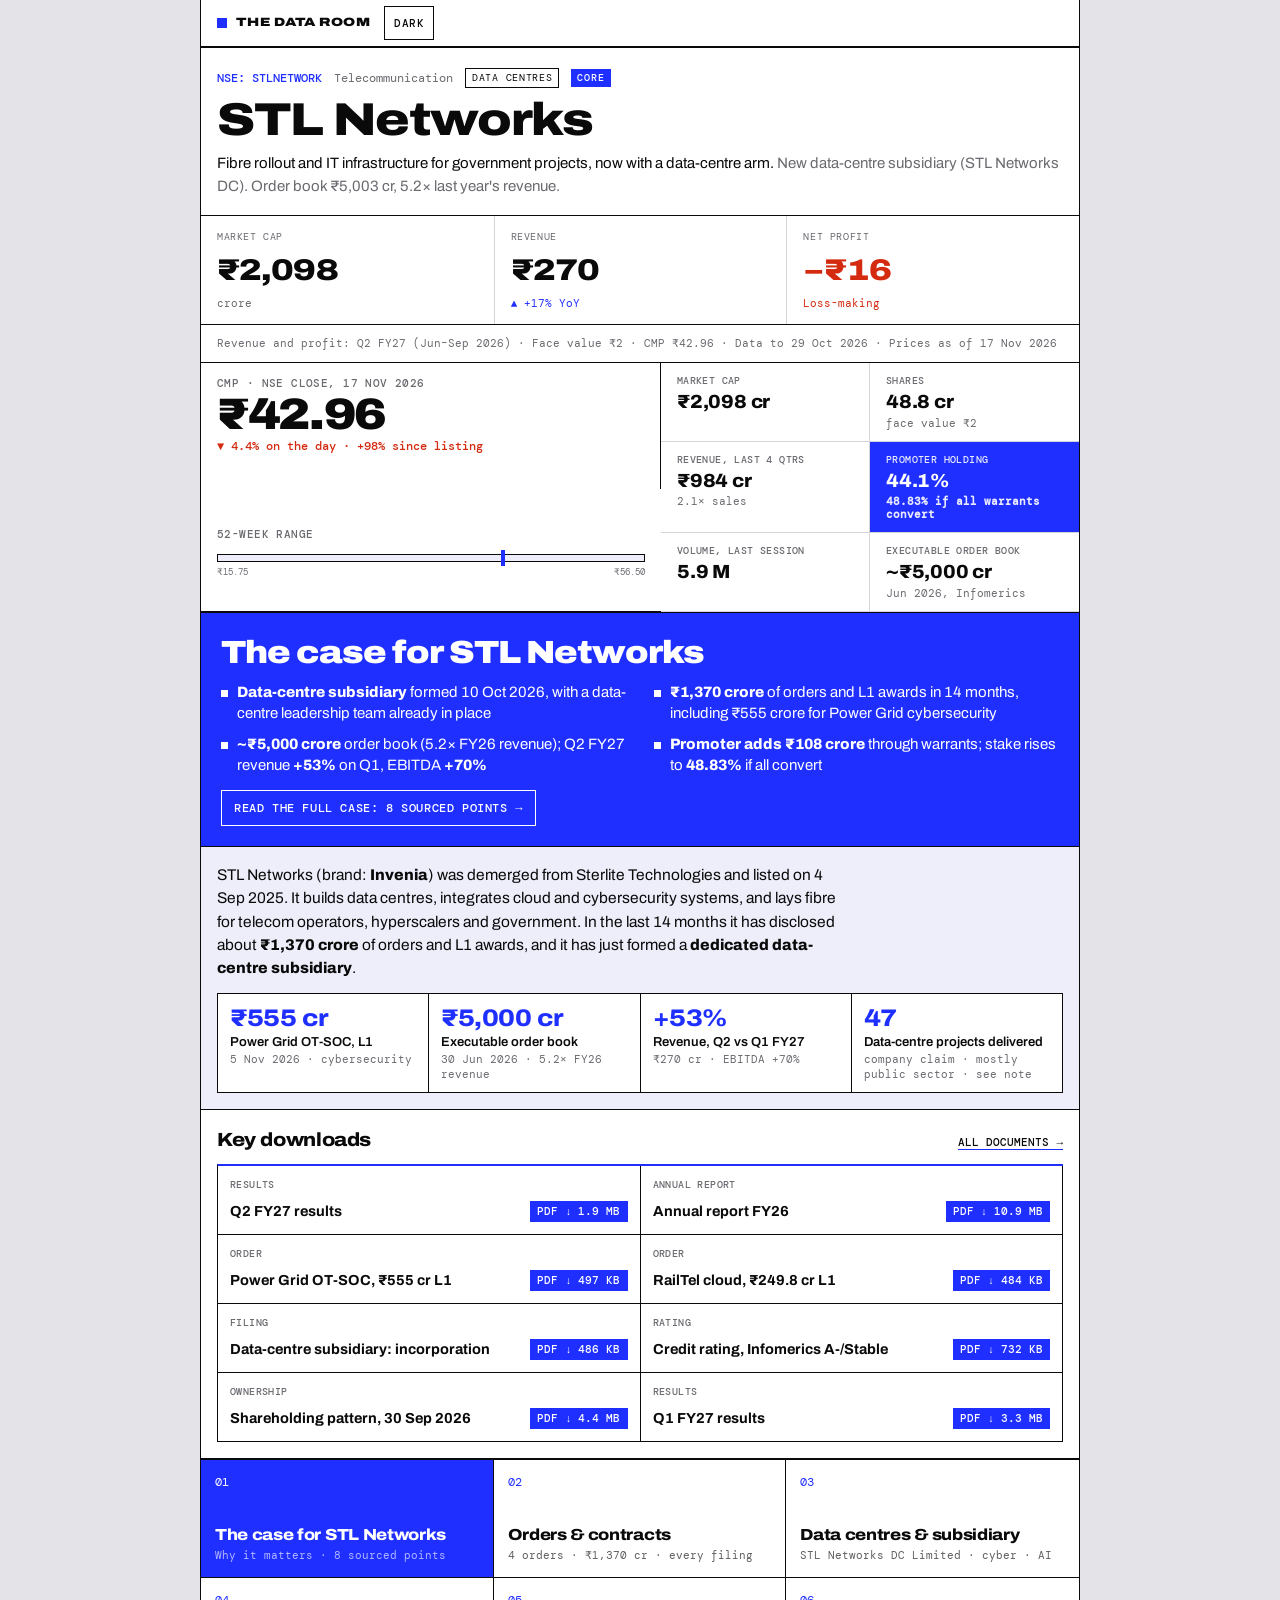
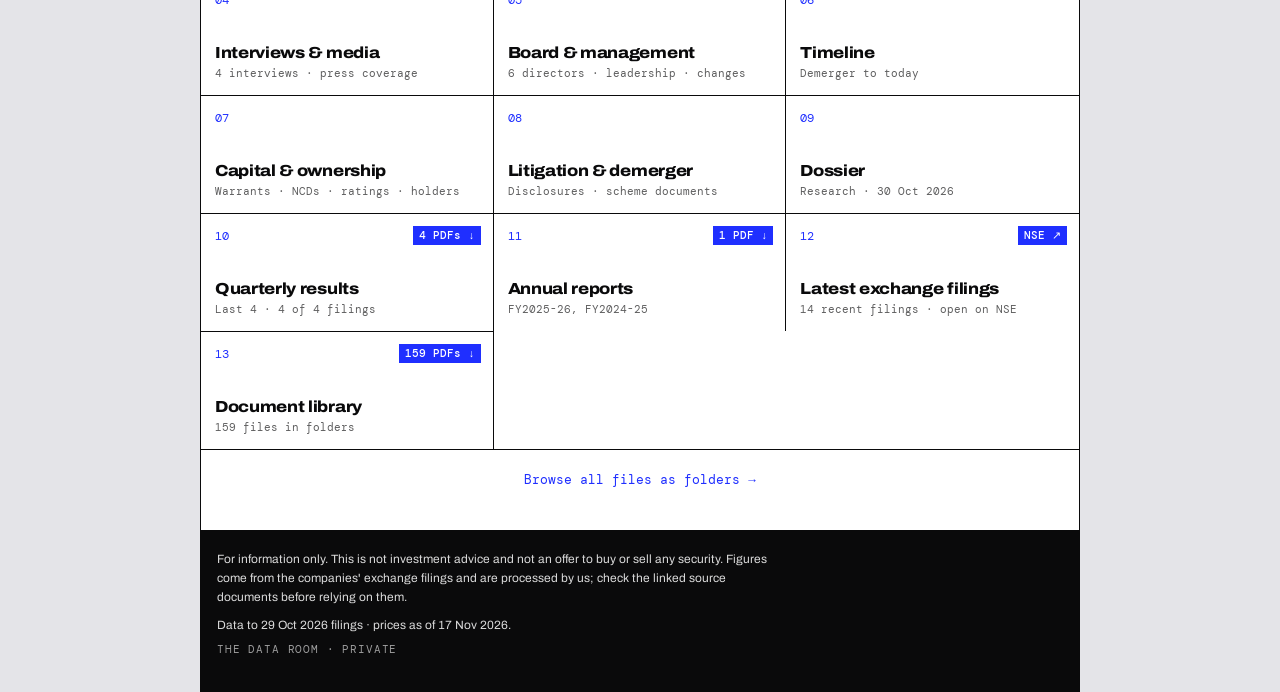
==== commit 3347451a: "Highlight the warrant-adjusted promoter stake and the case for STL Networks; correct the share count" ====
--- a/index.html
+++ b/index.html
@@ -3,14 +3,14 @@
 <script>document.documentElement.className="js";try{var t=localStorage.getItem("dr_theme");if(t)document.documentElement.dataset.theme=t}catch(e){}</script>
 <link rel="preconnect" href="https://fonts.googleapis.com"><link rel="preconnect" href="https://fonts.gstatic.com" crossorigin>
 <link href="https://fonts.googleapis.com/css2?family=Archivo:wdth,wght@62..125,100..900&family=DM+Mono:wght@400;500&display=swap" rel="stylesheet">
-<link rel="stylesheet" href="assets/style.css?v=1794911982"></head><body data-scoped="1" data-page="company" data-root="">
+<link rel="stylesheet" href="assets/style.css?v=1794913330"></head><body data-scoped="1" data-page="company" data-root="">
 <svg width="0" height="0" style="position:absolute" aria-hidden="true"><defs><pattern id="hatch" width="5" height="5" patternUnits="userSpaceOnUse" patternTransform="rotate(45)"><line x1="0" y1="0" x2="0" y2="5" style="stroke:var(--ink)" stroke-width="1.6"/></pattern></defs></svg>
 <div class="col"><header class="bar"><div class="bar1"><a class="back" id="back" href="index.html">← Companies</a><span class="rt"><a class="brand sm" href="index.html"><i></i>THE DATA ROOM</a><button type="button" class="themebtn" id="theme" aria-label="Switch between light and dark">Dark</button></span></div></header><main class="co" data-sym="STLNETWORK"><section data-view="home" class=on><div class="hd"><div class="tags"><span class="tk">NSE: STLNETWORK</span><span>Telecommunication</span><span class="th">Data centres</span><span class="coretag">CORE</span></div>
 <h1>STL Networks</h1><p class="lede">Fibre rollout and IT infrastructure for government projects, now with a data-centre arm. <span>New data-centre subsidiary (STL Networks DC). Order book ₹5,003 cr, 5.2× last year&#x27;s revenue.</span></p></div>
-<div class="kps"><div class="kpi"><span>Market cap</span><b class="">₹2,172</b><em class="">crore</em></div><div class="kpi"><span>Revenue</span><b class="">₹270</b><em class="pos">▲ +17% YoY</em></div><div class="kpi"><span>Net profit</span><b class="neg">−₹16</b><em class="neg">Loss-making</em></div></div>
+<div class="kps"><div class="kpi"><span>Market cap</span><b class="">₹2,098</b><em class="">crore</em></div><div class="kpi"><span>Revenue</span><b class="">₹270</b><em class="pos">▲ +17% YoY</em></div><div class="kpi"><span>Net profit</span><b class="neg">−₹16</b><em class="neg">Loss-making</em></div></div>
 <div class="meta">Revenue and profit: Q2 FY27 (Jun–Sep 2026) · Face value ₹2 · CMP ₹42.96 · Data to 29 Oct 2026 · Prices as of 17 Nov 2026</div>
-<div class="mkt"><div class="px"><span>CMP · NSE close, 17 Nov 2026</span><b>₹42.96</b><em class="neg">▼ 4.4% on the day · +98% since listing</em></div><div class="rg"><span>52-week range</span><div class="bar"><i style="left:67%"></i></div><div class="ends"><small>₹15.75</small><small>₹56.50</small></div></div><div class="mgrid"><div class="mc2"><span>Market cap</span><b>₹2,172 cr</b></div><div class="mc2"><span>Shares</span><b>50.6 cr</b><small>face value ₹2</small></div><div class="mc2"><span>Revenue, last 4 qtrs</span><b>₹984 cr</b><small>2.2× sales</small></div><div class="mc2"><span>Promoter holding</span><b>44.1%</b></div><div class="mc2"><span>Volume, last session</span><b>5.9 M</b></div><div class="mc2"><span>Executable order book</span><b>~₹5,000 cr</b><small>Jun 2026, Infomerics</small></div></div></div><div class="hero x"><p>STL Networks (brand: <b>Invenia</b>) was demerged from Sterlite Technologies and listed on 4 Sep 2025. It builds data centres, integrates cloud and cybersecurity systems, and lays fibre for telecom operators, hyperscalers and government. In the last 14 months it has disclosed about <b>₹1,370 crore</b> of orders and L1 awards, and it has just formed a <b>dedicated data-centre subsidiary</b>.</p><div class="xstats"><a class="xs" href="#orders" data-go="orders"><b>₹555 cr</b><span>Power Grid OT-SOC, L1</span><small>5 Nov 2026 · cybersecurity</small></a><a class="xs" href="#story" data-go="story"><b>₹5,000 cr</b><span>Executable order book</span><small>30 Jun 2026 · 5.2× FY26 revenue</small></a><a class="xs" href="#results" data-go="results"><b>+53%</b><span>Revenue, Q2 vs Q1 FY27</span><small>₹270 cr · EBITDA +70%</small></a><a class="xs" href="#datacentres" data-go="datacentres"><b>47</b><span>Data-centre projects delivered</span><small>company claim · mostly public sector · see note</small></a></div></div><div class="dlsec"><div class="dlhead"><h3>Key downloads</h3><a href="#files" data-go="files">All documents →</a></div><div class="dlgrid"><a class="dlb" href="files/STLNETWORK/02-Quarterly-Results/2026-09-30_Q2-FY27_Results.pdf" target="_blank" rel="noopener"><span class="dk">Results</span><b>Q2 FY27 results</b><em>PDF ↓ 1.9 MB</em></a><a class="dlb" href="files/STLNETWORK/03-Annual-Report/Annual-Report_FY2025-26.pdf" target="_blank" rel="noopener"><span class="dk">Annual report</span><b>Annual report FY26</b><em>PDF ↓ 10.9 MB</em></a><a class="dlb" href="files/STLNETWORK/05-Orders-and-Press-Releases/STL_Networks_L1_Power_Grid_OT-SOC_Nov_5_2026.pdf" target="_blank" rel="noopener"><span class="dk">Order</span><b>Power Grid OT-SOC, ₹555 cr L1</b><em>PDF ↓ 497 KB</em></a><a class="dlb" href="files/STLNETWORK/05-Orders-and-Press-Releases/STL_Networks_Limited_emerges_as_Lowest_Bidder_L1_from_Railtel_Corporation_of_India_Limit.pdf" target="_blank" rel="noopener"><span class="dk">Order</span><b>RailTel cloud, ₹249.8 cr L1</b><em>PDF ↓ 484 KB</em></a><a class="dlb" href="files/STLNETWORK/06-Data-Centre-Subsidiary/Incorporation_of_Wholly_Owned_Subsidiary_-_October_10_2026.pdf" target="_blank" rel="noopener"><span class="dk">Filing</span><b>Data-centre subsidiary: incorporation</b><em>PDF ↓ 486 KB</em></a><a class="dlb" href="files/STLNETWORK/08-Capital-Debt-Ratings/Credit_Rating-_September_25_2026.pdf" target="_blank" rel="noopener"><span class="dk">Rating</span><b>Credit rating, Infomerics A-/Stable</b><em>PDF ↓ 732 KB</em></a><a class="dlb" href="files/STLNETWORK/07-Financials-Shareholding/Shareholding_Pattern_September_30_2026.pdf" target="_blank" rel="noopener"><span class="dk">Ownership</span><b>Shareholding pattern, 30 Sep 2026</b><em>PDF ↓ 4.4 MB</em></a><a class="dlb" href="files/STLNETWORK/02-Quarterly-Results/2026-06-30_Q1-FY27_Results.pdf" target="_blank" rel="noopener"><span class="dk">Results</span><b>Q1 FY27 results</b><em>PDF ↓ 3.3 MB</em></a></div></div><div class="tiles x3"><a class="tile " href="#story" data-go="story"><i>01</i><span class="tt"><b>The case for STL Networks</b><small>Why it matters · 8 sourced points</small></span><em></em></a><a class="tile " href="#orders" data-go="orders"><i>02</i><span class="tt"><b>Orders & contracts</b><small>4 orders · ₹1,370 cr · every filing</small></span><em></em></a><a class="tile " href="#datacentres" data-go="datacentres"><i>03</i><span class="tt"><b>Data centres & subsidiary</b><small>STL Networks DC Limited · cyber · AI</small></span><em></em></a><a class="tile " href="#media" data-go="media"><i>04</i><span class="tt"><b>Interviews & media</b><small>4 interviews · press coverage</small></span><em></em></a><a class="tile " href="#people" data-go="people"><i>05</i><span class="tt"><b>Board & management</b><small>6 directors · leadership · changes</small></span><em></em></a><a class="tile " href="#timeline" data-go="timeline"><i>06</i><span class="tt"><b>Timeline</b><small>Demerger to today</small></span><em></em></a><a class="tile " href="#capital" data-go="capital"><i>07</i><span class="tt"><b>Capital & ownership</b><small>Warrants · NCDs · ratings · holders</small></span><em></em></a><a class="tile " href="#legal" data-go="legal"><i>08</i><span class="tt"><b>Litigation & demerger</b><small>Disclosures · scheme documents</small></span><em></em></a><a class="tile " href="#dossier" data-go="dossier"><i>09</i><span class="tt"><b>Dossier</b><small>Research · 30 Oct 2026</small></span><em></em></a><a class="tile " href="#results" data-go="results"><i>10</i><span class="tt"><b>Quarterly results</b><small>Last 4 · 4 of 4 filings</small></span><em>4 PDFs ↓</em></a><a class="tile " href="#annual" data-go="annual"><i>11</i><span class="tt"><b>Annual reports</b><small>FY2025-26, FY2024-25</small></span><em>1 PDF ↓</em></a><a class="tile " href="#filings" data-go="filings"><i>12</i><span class="tt"><b>Latest exchange filings</b><small>14 recent filings · open on NSE</small></span><em>NSE ↗</em></a><a class="tile " href="#files" data-go="files"><i>13</i><span class="tt"><b>Document library</b><small>159 files in folders</small></span><em>159 PDFs ↓</em></a></div>
-<div class="zipbox"><a class="alt" href="#files" data-go="files">Browse all files as folders →</a></div></section><section data-view="story"><div class="vh"><div><h2>Investment highlights</h2><small>What is working, with the document behind each point</small></div></div><div class="blk xt"><p>STL Networks is repositioning from a government, project-led fibre contractor into a <b>data-centre, systems-integration and managed-services</b> business for hyperscalers, telecom operators, public-sector bodies and enterprises. Management calls data centres the primary growth engine, systems integration the margin engine and connectivity the cash-generating base (annual report FY26, pp. 70–74).</p></div><div class="blk"><div class="xstats"><div class="xs"><b>₹1,370 cr</b><span>orders and L1 awards disclosed</span><small>Sep 2025 to Nov 2026, four orders</small></div><div class="xs"><b>~₹5,000 cr</b><span>executable order book</span><small>30 Jun 2026 (Infomerics)</small></div><div class="xs"><b>86%</b><span>of that book is government / PSU</span><small>Infomerics, Sep 2026</small></div><div class="xs"><b>₹270 cr</b><span>Q2 FY27 revenue</span><small>+53% QoQ, +17% YoY</small></div><div class="xs"><b>₹16.1 cr</b><span>Q2 FY27 EBITDA</span><small>+70% QoQ, margin 5.9%</small></div><div class="xs"><b>₹108 cr</b><span>promoter warrants</span><small>₹24 each, allotted 20 Jun 2026</small></div></div></div><div class="case blue"><h3>The case for</h3><div class="xp blue"><i>1</i><div><b>A dedicated data-centre subsidiary, and the team to run it</b><p><b>STL Networks DC Limited</b> was incorporated on 10 Oct 2026 as a wholly owned subsidiary to establish, acquire, own, operate, manage and market data-centre and telecom infrastructure, and to hold the Department of Telecommunications licences needed to sell connectivity. Management says the aim is a dedicated platform for hyperscalers, data-centre operators and enterprises, with ownership of delivery across the infrastructure and connectivity lifecycle. A new data-centre bench came with it: a COO (2 Jul), a Head of Design &amp; Operations for data centres with 200 MW+ delivered and a Chief Sales &amp; Marketing Officer (both 15–16 Oct).</p><span class="srcs"><a class="src" href="files/STLNETWORK/06-Data-Centre-Subsidiary/Proposed_Incorporation_of_a_Wholly_Owned_Subsidiary-_September_11_2026.pdf" target="_blank" rel="noopener">Proposed subsidiary filing, 11 Sep 2026</a><a class="src" href="files/STLNETWORK/06-Data-Centre-Subsidiary/Announcement_under_Regulation_30_of_SEBI_Listing_Regulations_in_relation_to_Wholly_Owned_S.pdf" target="_blank" rel="noopener">Subsidiary filing, 15 Sep 2026</a><a class="src" href="files/STLNETWORK/06-Data-Centre-Subsidiary/Incorporation_of_Wholly_Owned_Subsidiary_-_October_10_2026.pdf" target="_blank" rel="noopener">Incorporation filing, 10 Oct 2026</a><a class="src" href="files/STLNETWORK/06-Data-Centre-Subsidiary/Appointment_of_Senior_Management_Personnel-_July_2_2026.pdf" target="_blank" rel="noopener">COO filing, 2 Jul 2026</a><a class="src" href="files/STLNETWORK/06-Data-Centre-Subsidiary/Appointment_of_Senior_Management_Personnel_-_October_16_2026.pdf" target="_blank" rel="noopener">Patel and Barjatiya filing, 16 Oct 2026</a><a class="src" href="https://www.voicendata.com/data-centre/stl-networks-revenue-rises-53-as-data-centre-business-expands-12767428" target="_blank" rel="noopener">Q2 FY27 press coverage, Voice&amp;Data</a></span></div></div><div class="xp blue"><i>2</i><div><b>The largest orders in the company&#x27;s short history are landing in cybersecurity and cloud</b><p><b>₹555 crore</b> (L1) from Power Grid for a centralised Security Operations Centre covering the OT assets of its substations, <b>₹249.8 crore</b> (L1) from RailTel for a private cloud across its data-centre and disaster-recovery sites, <b>₹206.5 crore</b> purchase order from NIC Services for the National Knowledge Network, and <b>₹359 crore</b> from PowerGrid Teleservices for a Tier III data centre at Manesar plus a disaster-recovery site. See the orders table.</p><span class="srcs"><a class="src" href="files/STLNETWORK/05-Orders-and-Press-Releases/STL_Networks_L1_Power_Grid_OT-SOC_Nov_5_2026.pdf" target="_blank" rel="noopener">Power Grid L1 filing, 5 Nov 2026</a><a class="src" href="files/STLNETWORK/05-Orders-and-Press-Releases/STL_Networks_Limited_emerges_as_Lowest_Bidder_L1_from_Railtel_Corporation_of_India_Limit.pdf" target="_blank" rel="noopener">RailTel L1 filing, 29 Sep 2026</a><a class="src" href="files/STLNETWORK/05-Orders-and-Press-Releases/Purchase_Order_received_from_National_Informatics_Centre_Services_Incorporated_Februray_10.pdf" target="_blank" rel="noopener">NIC purchase order filing, 10 Feb 2026</a><a class="src" href="files/STLNETWORK/05-Orders-and-Press-Releases/Invenia_-_STL_Networks_Limited_secures_INR_359_Crore_Data_Center_Infrastructure_Contract_f.pdf" target="_blank" rel="noopener">PowerTel press release, 15 Sep 2025</a></span></div></div><div class="xp blue"><i>3</i><div><b>Revenue visibility: about five years of revenue in the order book</b><p>Infomerics puts the executable order book at about <b>₹5,000 crore on 30 Jun 2026</b>, 5.22× FY26 operating income, with about <b>86% from central and state government entities and PSUs</b>. That was before the RailTel (₹249.8 crore) and Power Grid (₹555 crore) awards.</p><span class="srcs"><a class="src" href="files/STLNETWORK/08-Capital-Debt-Ratings/Credit_Rating-_September_25_2026.pdf" target="_blank" rel="noopener">Infomerics rating, 25 Sep 2026</a></span></div></div><div class="xp blue"><i>4</i><div><b>The quarterly trend turned in Q2 FY27</b><p>Revenue <b>₹270.11 crore</b>, up 53% on Q1 and 17% on a year ago. EBITDA <b>₹16.06 crore</b>, up 70% on Q1 and 112% on a year ago, margin 5.9% against 3.3%. The consolidated loss narrowed to ₹16.1 crore (Q1: ₹21.9 crore). On a standalone basis the company made a <b>profit of ₹5.1 crore</b> against a loss of ₹12.3 crore in Q1.</p><span class="srcs"><a class="src" href="files/STLNETWORK/02-Quarterly-Results/2026-09-30_Q2-FY27_Results.pdf" target="_blank" rel="noopener">Q2 FY27 results (29 Oct 2026)</a><a class="src" href="https://tele.net.in/press-release/invenia-stl-networks-reports-financial-results-for-q2-fy27-12767925" target="_blank" rel="noopener">tele.net, 30 Oct 2026</a></span></div></div><div class="xp blue"><i>5</i><div><b>The promoter is putting money in</b><p>Twin Star Overseas Limited, a promoter entity, was allotted <b>4.5 crore warrants at ₹24</b> (up to ₹108 crore). 25% (₹27 crore) was paid on allotment on 20 Jun 2026 and the remaining ₹81 crore is due when the warrants are exercised, within 18 months. Infomerics counts the warrant proceeds in its liquidity assessment.</p><span class="srcs"><a class="src" href="files/STLNETWORK/08-Capital-Debt-Ratings/Issue_of_Convertible_Warrants_on_a_Preferential_Basis-_April_18_2026.pdf" target="_blank" rel="noopener">Warrants approval, 18 Apr 2026</a><a class="src" href="files/STLNETWORK/08-Capital-Debt-Ratings/Allotment_of_Warrants_to_Promoter_of_the_Company_on_a_Preferential_Basis_by_way_of_Private.pdf" target="_blank" rel="noopener">Warrants allotment, 20 Jun 2026</a><a class="src" href="files/STLNETWORK/08-Capital-Debt-Ratings/Credit_Rating-_September_25_2026.pdf" target="_blank" rel="noopener">Infomerics rating, 25 Sep 2026</a></span></div></div><div class="xp blue"><i>6</i><div><b>A broad, working capability base in data centres, fibre and security</b><p>In its FY26 annual report the company says it has <b>established over 47 data centres</b> (projects it built or supported for clients, mostly public sector and defence; see the note on the Data centres page), <b>1.32 lakh route-km of optical fibre</b> deployed, 45,000 infrastructure sites operationalised, 3 lakh home passes, 4.5 lakh managed devices and CMMI Level 5 certification. These are company figures. Infomerics cites more than 135,000 km of fibre.</p><span class="srcs"><a class="src" href="files/STLNETWORK/03-Annual-Report/Annual-Report_FY2025-26.pdf" target="_blank" rel="noopener">Annual report FY26</a><a class="src" href="files/STLNETWORK/08-Capital-Debt-Ratings/Credit_Rating-_September_25_2026.pdf" target="_blank" rel="noopener">Infomerics rating, 25 Sep 2026</a></span></div></div><div class="xp blue"><i>7</i><div><b>Investment-grade credit ratings from two agencies</b><p><b>IVR A-/Stable</b> from Infomerics (₹250 crore of bank facilities, 25 Sep 2026) and <b>IND A-/Stable</b> from India Ratings (proposed NCDs and bank loans, 17 Nov 2025). The company allotted ₹150 crore of NCDs on 2 Dec 2025 (Infomerics records ₹250 crore of NCDs raised in FY26).</p><span class="srcs"><a class="src" href="files/STLNETWORK/08-Capital-Debt-Ratings/Credit_Rating-_September_25_2026.pdf" target="_blank" rel="noopener">Infomerics rating, 25 Sep 2026</a><a class="src" href="files/STLNETWORK/08-Capital-Debt-Ratings/Credit_Rating_November_17_2025.pdf" target="_blank" rel="noopener">India Ratings, 17 Nov 2025</a><a class="src" href="files/STLNETWORK/08-Capital-Debt-Ratings/Allotment_of_Non-Convertible_Debentures_December_02_2025.pdf" target="_blank" rel="noopener">NCD allotment, 2 Dec 2025</a></span></div></div><div class="xp blue"><i>8</i><div><b>Counterparties are strong: Power Grid, RailTel, NIC, BSNL, BharatNet, Airtel</b><p>Infomerics lists Airtel, RailTel, Power Grid, BSNL, BharatNet and state digital-infrastructure programmes as the customer base and notes that several have strong credit profiles, which supports eventual collection of receivables.</p><span class="srcs"><a class="src" href="files/STLNETWORK/08-Capital-Debt-Ratings/Credit_Rating-_September_25_2026.pdf" target="_blank" rel="noopener">Infomerics rating, 25 Sep 2026</a></span></div></div></div><div class="case red"><h3>What the numbers also show</h3><div class="xp red"><i>·</i><div><b>FY26 was a loss-making year and the turnaround is early</b><p>FY26 consolidated revenue was ₹958.96 crore (₹1,179.72 crore in FY25), EBITDA ₹47.85 crore and the loss attributable to owners ₹99.11 crore. Infomerics points to weak profitability, interest cover of 0.46×, receivables of ₹990.6 crore, a 325-day collection period and operating cash outflow of ₹111.4 crore in FY26. It names collection of receivables and the promoter warrant proceeds as the near-term monitorables.</p><span class="srcs"><a class="src" href="files/STLNETWORK/03-Annual-Report/Annual-Report_FY2025-26.pdf" target="_blank" rel="noopener">Annual report FY26</a><a class="src" href="files/STLNETWORK/08-Capital-Debt-Ratings/Credit_Rating-_September_25_2026.pdf" target="_blank" rel="noopener">Infomerics rating, 25 Sep 2026</a></span></div></div><div class="xp red"><i>·</i><div><b>The newest awards are L1 positions, not signed contracts</b><p>The Power Grid (₹555 crore) and RailTel (₹249.8 crore) disclosures say the company has emerged as the lowest bidder. Final awards, contract terms and timing are not yet disclosed. The data-centre subsidiary has ₹1 lakh of paid-up capital and no disclosed capex, capacity or site plan.</p><span class="srcs"><a class="src" href="files/STLNETWORK/05-Orders-and-Press-Releases/STL_Networks_L1_Power_Grid_OT-SOC_Nov_5_2026.pdf" target="_blank" rel="noopener">Power Grid L1 filing, 5 Nov 2026</a><a class="src" href="files/STLNETWORK/05-Orders-and-Press-Releases/STL_Networks_Limited_emerges_as_Lowest_Bidder_L1_from_Railtel_Corporation_of_India_Limit.pdf" target="_blank" rel="noopener">RailTel L1 filing, 29 Sep 2026</a><a class="src" href="files/STLNETWORK/06-Data-Centre-Subsidiary/Announcement_under_Regulation_30_of_SEBI_Listing_Regulations_in_relation_to_Wholly_Owned_S.pdf" target="_blank" rel="noopener">Subsidiary filing, 15 Sep 2026</a></span></div></div><div class="xp red"><i>·</i><div><b>Leadership is in transition</b><p>The CEO resigned on 10 Jun 2026 and an interim CEO took over on 11 Jun for one year. The company secretary, head of legal and head of marketing also left between Jul and Sep 2026.</p><span class="srcs"><a class="src" href="files/STLNETWORK/10-Governance-Corporate-Actions/Outcome_of_Board_Meeting-_June_10_2026.pdf" target="_blank" rel="noopener">Board outcome, 10 Jun 2026</a></span></div></div></div><p class="note pad">Company claims are labelled as such. Everything is drawn from the company&#x27;s exchange filings, its annual report, rating-agency reports and named press coverage; nothing here is a forecast or a recommendation.</p></section><section data-view="orders"><div class="vh"><div><h2>Orders and contracts</h2><small>Orders disclosed to the stock exchanges, newest first</small></div></div><div class="blk"><div class="xstats"><div class="xs"><b>₹1,370 cr</b><span>four distinct orders</span><small>555 + 249.8 + 206.49 + 359</small></div><div class="xs"><b>₹804.8 cr</b><span>L1 awards (Power Grid, RailTel)</span><small>lowest bidder, final award pending</small></div><div class="xs"><b>₹565.5 cr</b><span>purchase order / contract</span><small>NIC Services, PowerTel</small></div></div></div><div class="blk"><h3>Orders disclosed by the company</h3><div class="xtwrap"><table class="xtable"><thead><tr><th class="">Date</th><th class="">Customer</th><th class="">What</th><th class="num">₹ crore</th><th class="">Status</th><th class="">Terms</th><th class="">Source</th></tr></thead><tbody><tr><td>5 Nov 2026</td><td>Power Grid Corporation of India</td><td>Package for implementation of a <b>Centralized Security Operations Centre for OT assets of substations (OT-SOC)</b>. Cybersecurity for the power grid.</td><td class="num">555</td><td><b>L1 bidder</b> (lowest). Final award not yet disclosed</td><td>Bid spec CC/NT/W-MISC/DOM/A02/26/00023, RFx 5002005016 dated 5 Jan 2026. Incl. taxes</td><td class=""><a class="ilink" href="files/STLNETWORK/05-Orders-and-Press-Releases/STL_Networks_L1_Power_Grid_OT-SOC_Nov_5_2026.pdf" target="_blank" rel="noopener">Exchange filing ↗</a></td></tr><tr><td>29 Sep 2026</td><td>RailTel Corporation of India</td><td>Design, supply, installation, testing, commissioning, integration, migration and deployment of <b>cloud infrastructure at RailTel&#x27;s data centre and disaster-recovery site</b>. Multi-tenant private cloud (Gurugram and Secunderabad, per the company&#x27;s press release).</td><td class="num">249.8</td><td><b>L1 bidder</b> (lowest). Final award not yet disclosed</td><td>Tender RAILTEL/TENDER/OT/CO/ITP/2026-27/DC-DR Infra/018 dated 25 Jun 2026. Incl. taxes. Press release: commissioning within 180 days, 5-year warranty</td><td class=""><a class="ilink" href="files/STLNETWORK/05-Orders-and-Press-Releases/STL_Networks_Limited_emerges_as_Lowest_Bidder_L1_from_Railtel_Corporation_of_India_Limit.pdf" target="_blank" rel="noopener">Exchange filing ↗</a></td></tr><tr><td>10 Feb 2026</td><td>National Informatics Centre Services Inc. (NKN)</td><td>Procurement of <b>network equipment through the National Knowledge Network</b>.</td><td class="num">206.49</td><td><b>Purchase order</b> received</td><td>GeM contract GEMC-511687786594913. 12-week implementation, 5-year warranty and AMC. Incl. taxes</td><td class=""><a class="ilink" href="files/STLNETWORK/05-Orders-and-Press-Releases/Purchase_Order_received_from_National_Informatics_Centre_Services_Incorporated_Februray_10.pdf" target="_blank" rel="noopener">Exchange filing ↗</a></td></tr><tr><td>3 Feb 2026</td><td>National Informatics Centre Services Inc. (NKN)</td><td>Same order, at the L1 / letter-of-intent stage. <b>₹175 crore excluding taxes</b>, which is the ₹206.49 crore above including taxes. Not counted twice.</td><td class="num">175</td><td>L1 bidder, letter of intent</td><td>GeM bid GEM/2025/B/6918691</td><td class=""><a class="ilink" href="files/STLNETWORK/05-Orders-and-Press-Releases/STL_Networks_Limited_emerges_as_Lowest_Bidder_L1_Bidder_from_National_Informatics_Centre.pdf" target="_blank" rel="noopener">Exchange filing ↗</a></td></tr><tr><td>15 Sep 2025</td><td>PowerGrid Teleservices (a Power Grid subsidiary)</td><td>Design, build, commission and maintain the IT and cloud infrastructure of a <b>greenfield Tier III data centre at Manesar</b>, a <b>disaster-recovery data centre</b>, IaaS and DR services, and long-term operations and maintenance.</td><td class="num">359</td><td><b>Contract</b> won (company press release)</td><td>Release headline says ₹359 crore; its text says &#x27;over ~₹360 crore&#x27;. Long-term O&amp;M</td><td class=""><a class="ilink" href="files/STLNETWORK/05-Orders-and-Press-Releases/Invenia_-_STL_Networks_Limited_secures_INR_359_Crore_Data_Center_Infrastructure_Contract_f.pdf" target="_blank" rel="noopener">Press release ↗</a></td></tr></tbody></table></div><p class=note>₹ crore, as stated by the company. Totals count each order once: 555 + 249.8 + 206.49 + 359 = ₹1,370.3 crore. L1 means STL Networks submitted the lowest bid; it is not yet a signed contract.</p></div><div class="blk xt"><h3>Context</h3><p>Compare the scale with the business: consolidated revenue was ₹958.96 crore in FY26 and ₹270.11 crore in Q2 FY27. The Power Grid and RailTel awards alone are about ₹805 crore.</p><p>The company&#x27;s executable order book was about ₹5,000 crore on 30 Jun 2026 (Infomerics, <a class="ilink" href="files/STLNETWORK/08-Capital-Debt-Ratings/Credit_Rating-_September_25_2026.pdf" target="_blank" rel="noopener">Sep 2026 rating report</a>), before these two awards.</p></div><div class="blk"><h3>Tenders and L1 positions mentioned by third-party commentary (not confirmed by company filings)</h3><div class="xtwrap"><table class="xtable"><thead><tr><th class="">Tender</th><th class="">Authority</th><th class="">Position reported</th><th class="">Status in this room</th></tr></thead><tbody><tr><td>OT cybersecurity for substations (OT-SOC)</td><td>Power Grid</td><td>L1</td><td><b>Confirmed</b> by the company&#x27;s 5 Nov 2026 filing (row above)</td></tr><tr><td>Cloud infrastructure at data-centre and DR sites</td><td>RailTel</td><td>L1 / LOI</td><td><b>Confirmed as L1</b> by the company&#x27;s 29 Sep 2026 filing (row above)</td></tr><tr><td>Zero Trust Network Architecture (ZTNA) licences</td><td>MeitY</td><td>L1 reported</td><td>Not in company filings. Unverified</td></tr><tr><td>Endpoint Detection &amp; Response and Unified Endpoint Management</td><td>MeitY</td><td>L3 reported</td><td>Not in company filings. Unverified</td></tr><tr><td>Server procurement, 153 units</td><td>Ministry of Defence</td><td>L1 reported</td><td>Not in company filings. Unverified</td></tr><tr><td>Network routers and devices, 309 units</td><td>MeitY</td><td>L1 reported</td><td>Not in company filings. Unverified</td></tr><tr><td>IT Project Implementation Agency</td><td>Ministry of Ports, Shipping &amp; Waterways</td><td>H3 reported</td><td>Not in company filings. Unverified</td></tr><tr><td>Router and firewall procurement</td><td>Ministry of Power</td><td>Bid participation reported</td><td>Not in company filings. Unverified</td></tr></tbody></table></div><p class=note>Source: a social-media style commentary shared with the data-room owner (author not identified). It says itself that these are &#x27;tender participation and reported ranking details, not confirmed order wins&#x27;. The company has not disclosed these. Treat everything except the first two rows as unverified.</p></div><div class="blk xt"><h3>Programmes without a disclosed value</h3><p><b>BharatNet Phase III, Jammu &amp; Kashmir and Ladakh.</b> The interim CEO says the company is deploying more than 13,000 km of optical fibre serving thousands of Gram Panchayats, with operations and maintenance &#x27;central to the project&#x27; (<a class="ilink" href="https://telecomtalk.info/invenia-stl-networks-ceo-why-ai-datacentres-india/1012358/" target="_blank" rel="noopener">TelecomTalk, 30 Sep 2026</a>). Value not disclosed.</p><p><b>Earlier work</b> cited in the FY26 annual report includes the J&amp;K network operations centre under BharatNet, NIC / NKN and ERNET, defence communication networks for the Army and Navy, and BharatNet deployments across Maharashtra, Telangana and Tamil Nadu (<a class="ilink" href="files/STLNETWORK/03-Annual-Report/Annual-Report_FY2025-26.pdf" target="_blank" rel="noopener">annual report FY26</a>).</p></div><div class="blk"><h3>Order documents</h3><div class="tree"><div class="fd"><div class="fh"><span>▾ 05-Orders-and-Press-Releases/ · Orders and press releases</span><em>6 files</em></div><a class="ff doc" href="files/STLNETWORK/05-Orders-and-Press-Releases/STL_Networks_L1_Power_Grid_OT-SOC_Nov_5_2026.pdf" target="_blank" rel="noopener"><span class="br">├─</span><span class="fn">STL Networks emerges as Lowest Bidder (L1) from Power Grid Corporation (Power Grid OT-SOC L1), November 5, 2026<small>5 Nov 2026</small></span><em>497 KB</em></a><a class="ff doc" href="files/STLNETWORK/05-Orders-and-Press-Releases/STL_Networks_Limited_emerges_as_Lowest_Bidder_L1_from_Railtel_Corporation_of_India_Limit.pdf" target="_blank" rel="noopener"><span class="br">├─</span><span class="fn">STL Networks Limited emerges as Lowest Bidder (L1) from Railtel Corporation of India Limited- September 29, 2026<small>29 Sep 2026</small></span><em>484 KB</em></a><a class="ff doc" href="files/STLNETWORK/05-Orders-and-Press-Releases/STL_Networks_Limited_emerges_as_Lowest_Bidder_L1_Bidder_from_National_Informatics_Centre.pdf" target="_blank" rel="noopener"><span class="br">├─</span><span class="fn">STL Networks Limited emerges as Lowest Bidder (L1 Bidder) from National Informatics Centre Services Incorporated_STL Networks Limited_February 3, 2026<small>3 Feb 2026</small></span><em>324 KB</em></a><a class="ff doc" href="files/STLNETWORK/05-Orders-and-Press-Releases/Purchase_Order_received_from_National_Informatics_Centre_Services_Incorporated_Februray_10.pdf" target="_blank" rel="noopener"><span class="br">├─</span><span class="fn">Purchase Order received from National Informatics Centre Services Incorporated_Februray 10, 2026<small>1 Feb 2026</small></span><em>376 KB</em></a><a class="ff doc" href="files/STLNETWORK/05-Orders-and-Press-Releases/Invenia_-_STL_Networks_Limited_secures_INR_359_Crore_Data_Center_Infrastructure_Contract_f.pdf" target="_blank" rel="noopener"><span class="br">├─</span><span class="fn">Invenia - STL Networks Limited secures INR 359 Crore Data Center Infrastructure Contract from PowerGrid Teleservices Limited_ September 15, 2025<small>15 Sep 2025</small></span><em>442 KB</em></a><a class="ff doc" href="files/STLNETWORK/05-Orders-and-Press-Releases/Press_Release_-_Invenia_Debuts_On_The_Indian_Stock_Exchange_Marking_A_New_Era_In_Digital.pdf" target="_blank" rel="noopener"><span class="br">├─</span><span class="fn">Press Release - Invenia Debuts On The Indian Stock Exchange, Marking A New Era In Digital Infrastructure Leadership_September 4, 2025<small>4 Sep 2025</small></span><em>469 KB</em></a></div></div></div></section><section data-view="datacentres"><div class="vh"><div><h2>Data centres and Invenia</h2><small>The subsidiary, what it is for, and what the company already does</small></div></div><div class="blk xt"><p><b>Invenia</b> is the brand of STL Networks Limited. It says it is a digital-infrastructure services company for telcos, data-centre companies, government, defence and large enterprises across India and the UK, in three lines of business: <b>data centres</b> (the primary growth engine), <b>system integration</b> including cloud and cybersecurity (the margin engine) and <b>connectivity services</b> (the foundation). Source: annual report FY26, pp. 70–74.</p></div><div class="blk"><h3>STL Networks DC Limited: the data-centre subsidiary</h3><div class="xtwrap"><table class="xtable kv"><thead><tr><th class=""></th><th class="">Detail</th></tr></thead><tbody><tr><td>What it is</td><td>A <b>wholly owned subsidiary</b> (100%) of STL Networks Limited, for its data-centre and data-centre-connectivity business.</td></tr><tr><td>Why now</td><td>Management: to give data centres a dedicated services platform and take &#x27;greater ownership of delivery across the infrastructure and connectivity lifecycle&#x27;. Customers named: hyperscalers, data-centre operators and enterprises.</td></tr><tr><td>What it may do</td><td>Establish, acquire, own, operate, manage and market <b>data-centre and telecom infrastructure</b>, data-centre solutions and connectivity services; carry on integrated data-centre and connectivity solutions.</td></tr><tr><td>Licences</td><td>To obtain and maintain the licences, approvals and authorisations from the <b>Department of Telecommunications</b> and other regulators, so it can sell connectivity itself.</td></tr><tr><td>Timeline</td><td>A committee of the board approves incorporating the subsidiary, 11 Sep 2026. Name &#x27;STL Networks DC Limited&#x27; approved by the Authorisation and Allotment Committee, 15 Sep 2026. <b>Certificate of incorporation issued 10 Oct 2026.</b></td></tr><tr><td>Funding at start</td><td>Cash. STL Networks subscribes to 100% of the initial paid-up capital of <b>₹1,00,000</b> (50,000 equity shares of ₹2). No capex, capacity (MW), site or customer commitments have been disclosed for it yet.</td></tr><tr><td>Sources</td><td class=""><a class="ilink" href="files/STLNETWORK/06-Data-Centre-Subsidiary/Proposed_Incorporation_of_a_Wholly_Owned_Subsidiary-_September_11_2026.pdf" target="_blank" rel="noopener">Proposed subsidiary, 11 Sep 2026 ↗</a></td></tr><tr><td></td><td class=""><a class="ilink" href="files/STLNETWORK/06-Data-Centre-Subsidiary/Announcement_under_Regulation_30_of_SEBI_Listing_Regulations_in_relation_to_Wholly_Owned_S.pdf" target="_blank" rel="noopener">Details approved, 15 Sep 2026 ↗</a></td></tr><tr><td></td><td class=""><a class="ilink" href="files/STLNETWORK/06-Data-Centre-Subsidiary/Incorporation_of_Wholly_Owned_Subsidiary_-_October_10_2026.pdf" target="_blank" rel="noopener">Incorporation, 10 Oct 2026 ↗</a></td></tr></tbody></table></div><p class=note>The subsidiary is brand new. What it will own and how much it will invest are not yet public. The shape of the plan will show up in later filings, results and press releases.</p></div><div class="case blue"><h3>How management describes the opportunity</h3><div class="xp blue"><i>·</i><div><b>AI workloads need reliable links between data centres, cloud and enterprises</b><p>Interim CEO C. R. Battula: the constraint is &#x27;not only bandwidth&#x27; but reliability, route diversity and operational visibility. Hyperscalers want large, high-density infrastructure quickly. Enterprises want to modernise live environments. Government wants resilience, governance and sustained support.</p><span class="srcs"><a class="src" href="https://telecomtalk.info/invenia-stl-networks-ceo-why-ai-datacentres-india/1012358/" target="_blank" rel="noopener">TelecomTalk interview, 30 Sep 2026</a></span></div></div><div class="xp blue"><i>·</i><div><b>From a project business to one that operates the infrastructure</b><p>The company distinguishes system integration (design, deploy, upgrade) from managed services (ongoing support and optimisation) and says managed-services contracts add revenue visibility. The annual report calls it a &#x27;deliberate pivot&#x27; from a government-oriented, project-led model to a hyperscaler- and enterprise-facing lifecycle partner.</p><span class="srcs"><a class="src" href="https://telecomtalk.info/invenia-stl-networks-ceo-why-ai-datacentres-india/1012358/" target="_blank" rel="noopener">TelecomTalk, 30 Sep 2026</a><a class="src" href="files/STLNETWORK/03-Annual-Report/Annual-Report_FY2025-26.pdf" target="_blank" rel="noopener">Annual report FY26</a></span></div></div><div class="xp blue"><i>·</i><div><b>Where it will focus in the data-centre stack</b><p>Mechanical, electrical and plumbing systems, IT integration and managed operations, where it sees its strongest margins, rather than civil works. Five pillars: full-lifecycle capability, a strong supplier base, a growing in-house data-centre team with experienced leaders from established operators, technology partnerships in liquid cooling and high-density power for AI-ready facilities, and partnerships with hyperscalers, colocation players and large enterprises.</p><span class="srcs"><a class="src" href="files/STLNETWORK/03-Annual-Report/Annual-Report_FY2025-26.pdf" target="_blank" rel="noopener">Annual report FY26</a></span></div></div><div class="xp blue"><i>·</i><div><b>AI, GPUs and sovereign cloud</b><p>The company says it is strengthening data-centre capabilities &#x27;to support GPU-intensive environments&#x27; and has built sovereign fibre infrastructure for in-country data movement. It described a plan for &#x27;next-gen edge-to-core interconnect&#x27; linking GPU-ready edge data centres with core facilities. This is a stated plan, not a delivered capability.</p><span class="srcs"><a class="src" href="https://telecomdrive.com/how-invenia-is-reinventing-connectivity-to-drive-indias-digital-backbone/" target="_blank" rel="noopener">TelecomDrive interview, 19 Oct 2026</a><a class="src" href="https://cxotoday.com/corner-office/cyber-resilience-has-become-a-strategic-priority-for-organisations/" target="_blank" rel="noopener">CXOtoday interview, 4 Dec 2025</a></span></div></div></div><div class="blk"><h3>What the company already does in data centres</h3><div class="xtwrap"><table class="xtable kv"><thead><tr><th class="">Item</th><th class="">Detail</th><th class="">Source</th></tr></thead><tbody><tr><td>Track record</td><td><b>47 data-centre projects</b> delivered or supported (company figure, see the note above). Services: data-centre design and advisory, end-to-end build, data-centre interconnect, disaster recovery, managed data-centre and cloud operations.</td><td class=""><a class="ilink" href="files/STLNETWORK/03-Annual-Report/Annual-Report_FY2025-26.pdf" target="_blank" rel="noopener">Annual report FY26 ↗</a></td></tr><tr><td>PowerTel, Manesar</td><td>Greenfield <b>Tier III data centre</b> plus disaster-recovery data centre, IaaS and DR services, long-term O&amp;M. ₹359 crore. Company says it uses advanced cooling and energy-efficient design.</td><td class=""><a class="ilink" href="files/STLNETWORK/05-Orders-and-Press-Releases/Invenia_-_STL_Networks_Limited_secures_INR_359_Crore_Data_Center_Infrastructure_Contract_f.pdf" target="_blank" rel="noopener">Press release ↗</a></td></tr><tr><td>RailTel</td><td>Multi-tenant <b>private cloud</b> across RailTel&#x27;s data-centre and DR sites with micro-segmentation and near real-time DC–DR replication. ₹249.8 crore, L1. Aligned to MeitY cloud guidelines and the DPDP Act, per the company.</td><td class=""><a class="ilink" href="files/STLNETWORK/05-Orders-and-Press-Releases/STL_Networks_Limited_emerges_as_Lowest_Bidder_L1_from_Railtel_Corporation_of_India_Limit.pdf" target="_blank" rel="noopener">Exchange filing ↗</a></td></tr><tr><td>Connectivity for data centres</td><td>Fibre for data-centre interconnect and hyperscaler fronthaul and backhaul; next-generation high-density, hollow-core and multi-core fibre.</td><td class=""><a class="ilink" href="files/STLNETWORK/03-Annual-Report/Annual-Report_FY2025-26.pdf" target="_blank" rel="noopener">Annual report FY26 ↗</a></td></tr></tbody></table></div></div><div class="blk"><h3>Cybersecurity</h3><div class="xtwrap"><table class="xtable kv"><thead><tr><th class="">Item</th><th class="">Detail</th><th class="">Source</th></tr></thead><tbody><tr><td>Largest order</td><td><b>₹555 crore</b> L1 from Power Grid for a centralised <b>OT Security Operations Centre</b> for substations.</td><td class=""><a class="ilink" href="files/STLNETWORK/05-Orders-and-Press-Releases/STL_Networks_L1_Power_Grid_OT-SOC_Nov_5_2026.pdf" target="_blank" rel="noopener">Exchange filing ↗</a></td></tr><tr><td>Offering</td><td>Cybersecurity consulting, security architecture and engineering, audit and compliance, security operations (SOC) and managed security.</td><td class=""><a class="ilink" href="https://inveniatech.com" target="_blank" rel="noopener">inveniatech.com ↗</a></td></tr><tr><td>Approach</td><td>&#x27;Secure-by-design&#x27;, zero-trust architecture, continuous monitoring, AI-led detection and automated response (CEO interviews).</td><td class=""><a class="ilink" href="https://tele.net.in/invenia-stl-networks-building-scalable-and-future-ready-digital-backbones/" target="_blank" rel="noopener">Tele.net, 7 Apr 2026 ↗</a></td></tr><tr><td>Market view</td><td>The annual report says managed security is the fastest-growing segment of India&#x27;s managed-services market (company-cited industry data).</td><td class=""><a class="ilink" href="files/STLNETWORK/03-Annual-Report/Annual-Report_FY2025-26.pdf" target="_blank" rel="noopener">Annual report FY26 ↗</a></td></tr></tbody></table></div></div><div class="blk"><h3>The data-centre team</h3><div class="pps"><div class="pp"><b>Col. Girish Nandan Juneja</b><span>Chief Operating Officer · from 2 Jul 2026</span><small>M.Tech in Power Systems Engineering, IIT Kharagpur. Appointed to scale the data-centre and infrastructure business.</small><span class="srcs"><a class="src" href="files/STLNETWORK/06-Data-Centre-Subsidiary/Appointment_of_Senior_Management_Personnel-_July_2_2026.pdf" target="_blank" rel="noopener">COO filing, 2 Jul 2026</a></span></div><div class="pp"><b>Kiran Patel</b><span>Head of Design &amp; Operations, Data Centre · from 15 Oct 2026</span><small>29 years in data-centre project management and critical engineering. Delivered more than 200 MW of capacity. Previously Head of Delivery and Design at Colt Data Centre Services, including a 63 MW + 63 MW hyperscale project for Amazon in Mumbai and Chennai. Earlier Yotta, CtrlS, Webwerks.</small><span class="srcs"><a class="src" href="files/STLNETWORK/06-Data-Centre-Subsidiary/Appointment_of_Senior_Management_Personnel_-_October_16_2026.pdf" target="_blank" rel="noopener">Patel and Barjatiya filing, 16 Oct 2026</a></span></div><div class="pp"><b>Gaurav Barjatiya</b><span>Chief Sales &amp; Marketing Officer · from 16 Oct 2026</span><small>About 17 years in IT and digital infrastructure; joins from NCC Limited and earlier spent 13 years in the Sterlite group. Remit: sales, marketing and go-to-market for data centres, government, public sector and enterprise.</small><span class="srcs"><a class="src" href="files/STLNETWORK/06-Data-Centre-Subsidiary/Appointment_of_Senior_Management_Personnel_-_October_16_2026.pdf" target="_blank" rel="noopener">Patel and Barjatiya filing, 16 Oct 2026</a></span></div><div class="pp"><b>C. R. Battula</b><span>Whole-time Director and Interim CEO · from 11 Jun 2026</span><small>23+ years across telecom, government, public sector, healthcare and defence. Previously led System Integration and sales at Invenia.</small><span class="srcs"><a class="src" href="files/STLNETWORK/10-Governance-Corporate-Actions/Appointment_of_Whole_Time_Director_Interim_Chief_Executive_Officer-_June_10_2026.pdf" target="_blank" rel="noopener">Board outcome, 10 Jun 2026</a></span></div></div></div><div class="blk xt"><h3>About the &quot;47 data centres&quot;</h3><p>The company&#x27;s FY26 annual report says it has &#x27;established over 47 data centers&#x27;. Its listing document (information memorandum, FY25) says it &#x27;supported 47 data centers&#x27; and, separately, has &#x27;experience deploying over 45 data centers across India, primarily for public sector enterprises and defence organizations&#x27;. The RailTel release says 47 data-centre projects worth over ₹4,000 crore. The figure has been the same since the listing.</p><p><b>How to read it:</b> these are projects the company designed, built, integrated or supported for clients. STL Networks does not own or operate data-centre capacity today (the subsidiary above is brand new). The sites, their size (MW) and their owners are not named, so the number is the company&#x27;s claim and <b>cannot be checked independently</b> from public documents. The only large facility named is the PowerTel Manesar Tier III site, which was won in Sep 2025 and is still being built.</p></div><div class="blk"><h3>Documents</h3><div class="tree"><div class="fd"><div class="fh"><span>▾ 06-Data-Centre-Subsidiary/ · Data-centre subsidiary and leadership</span><em>5 files</em></div><a class="ff doc" href="files/STLNETWORK/06-Data-Centre-Subsidiary/Appointment_of_Senior_Management_Personnel_-_October_16_2026.pdf" target="_blank" rel="noopener"><span class="br">├─</span><span class="fn">Appointment of Senior Management Personnel - October 16, 2026<small>16 Oct 2026</small></span><em>491 KB</em></a><a class="ff doc" href="files/STLNETWORK/06-Data-Centre-Subsidiary/Incorporation_of_Wholly_Owned_Subsidiary_-_October_10_2026.pdf" target="_blank" rel="noopener"><span class="br">├─</span><span class="fn">Incorporation of Wholly Owned Subsidiary - October 10, 2026<small>10 Oct 2026</small></span><em>486 KB</em></a><a class="ff doc" href="files/STLNETWORK/06-Data-Centre-Subsidiary/Announcement_under_Regulation_30_of_SEBI_Listing_Regulations_in_relation_to_Wholly_Owned_S.pdf" target="_blank" rel="noopener"><span class="br">├─</span><span class="fn">Announcement under Regulation 30 of SEBI Listing Regulations in relation to Wholly Owned Subsidiary of the Company- September 15, 2026<small>15 Sep 2026</small></span><em>474 KB</em></a><a class="ff doc" href="files/STLNETWORK/06-Data-Centre-Subsidiary/Proposed_Incorporation_of_a_Wholly_Owned_Subsidiary-_September_11_2026.pdf" target="_blank" rel="noopener"><span class="br">├─</span><span class="fn">Proposed Incorporation of a Wholly Owned Subsidiary- September 11, 2026<small>11 Sep 2026</small></span><em>1.7 MB</em></a><a class="ff doc" href="files/STLNETWORK/06-Data-Centre-Subsidiary/Appointment_of_Senior_Management_Personnel-_July_2_2026.pdf" target="_blank" rel="noopener"><span class="br">├─</span><span class="fn">Appointment of Senior Management Personnel- July 2, 2026<small>2 Jul 2026</small></span><em>458 KB</em></a></div></div></div></section><section data-view="media"><div class="vh"><div><h2>Interviews and media</h2><small>Management in their own words, and what the trade press has reported</small></div></div><p class="note pad">Interview statements are management&#x27;s own claims. We summarise; open the link for the full text. We looked for the company&#x27;s posts on X and LinkedIn but could not retrieve them reliably, so nothing from social media is quoted as the company&#x27;s. Commentary shared with the data-room owner is on the Orders page.</p><div class="blk"><h3>Interviews</h3><article class="mc"><div class="mk"><span class="kind interview">Interview</span><span>TelecomDrive</span><time>19 Oct 2026</time></div><h4><a href="https://telecomdrive.com/how-invenia-is-reinventing-connectivity-to-drive-indias-digital-backbone/" target="_blank" rel="noopener">How Invenia is reinventing connectivity to drive India&#x27;s digital backbone</a></h4><div class="who">C. R. Battula, Whole-time Director and Interim CEO · interviewer Zia Askari</div><ul><li>Says the company has <b>delivered 47 data centres</b> to date (company claim), with capability across MEP infrastructure, data-centre interconnect, network and IT integration and structured cabling, and <b>over 1.4 lakh km of fibre</b> deployed.</li><li>Targets healthcare, BFSI, energy and citizen services; calls itself a full-stack digital infrastructure services company taking single-point accountability across the asset lifecycle.</li><li>AI readiness: high-capacity fibre, AI-ready data-centre environments and strengthened capability for GPU-intensive environments; managed services with AI-driven operations; sovereign fibre for in-country data movement.</li><li>No capacity (MW), order values or financial figures given.</li></ul><a class="open" href="https://telecomdrive.com/how-invenia-is-reinventing-connectivity-to-drive-indias-digital-backbone/" target="_blank" rel="noopener">Read at source ↗</a></article><article class="mc"><div class="mk"><span class="kind interview">Interview</span><span>TelecomTalk</span><time>30 Sep 2026</time></div><h4><a href="https://telecomtalk.info/invenia-stl-networks-ceo-why-ai-datacentres-india/1012358/" target="_blank" rel="noopener">Invenia-STL Networks CEO on why AI and data centres are changing India&#x27;s connectivity needs</a></h4><div class="who">C. R. Battula, Whole-time Director and Interim CEO · email interview, Tarun P K</div><ul><li>AI workloads need reliable, diverse, observable links between data centres, cloud and enterprises, not just bandwidth.</li><li>Cites the greenfield Tier III data centre and DR facility at Manesar as the model engagement, covering IT and cloud infrastructure, IaaS, DR and long-term operations.</li><li>BharatNet Phase III in J&amp;K and Ladakh: <b>more than 13,000 km of fibre</b>, operations and maintenance central to the project.</li><li>Capital allocation has become more focused on data centres and system integration. Watch over 12–24 months: delivery on major programmes, growth and duration of data-centre and hyperscaler relationships, service availability.</li></ul><a class="open" href="https://telecomtalk.info/invenia-stl-networks-ceo-why-ai-datacentres-india/1012358/" target="_blank" rel="noopener">Read at source ↗</a></article><article class="mc"><div class="mk"><span class="kind interview">Interview</span><span>Tele.net</span><time>7 Apr 2026</time></div><h4><a href="https://tele.net.in/invenia-stl-networks-building-scalable-and-future-ready-digital-backbones/" target="_blank" rel="noopener">Invenia-STL Networks: building scalable and future-ready digital backbones</a></h4><div class="who">Pankaj Malik, then CEO and Whole-time Director · written Q&amp;A</div><ul><li>Sees strongest demand where connectivity, cloud and security converge; a &#x27;secure-by-design&#x27; approach with zero-trust, identity governance, AI-led detection and automated response.</li><li>Fibre rollouts run on GIS-led planning, digital survey and automated design in a stage-gated model.</li><li>Data centres: works across the value chain from fibre and network integration to power systems and managed infrastructure, for hyperscalers, enterprises and government programmes; greenfield and modernisation.</li><li>No MW, order or financial figures.</li></ul><p class="cav">Pankaj Malik resigned as CEO on 10 Jun 2026; he was CEO when this was published.</p><a class="open" href="https://tele.net.in/invenia-stl-networks-building-scalable-and-future-ready-digital-backbones/" target="_blank" rel="noopener">Read at source ↗</a></article><article class="mc"><div class="mk"><span class="kind interview">Interview</span><span>CXOtoday Corner Office</span><time>4 Dec 2025</time></div><h4><a href="https://cxotoday.com/corner-office/cyber-resilience-has-become-a-strategic-priority-for-organisations/" target="_blank" rel="noopener">Cyber resilience has become a strategic priority for organisations</a></h4><div class="who">Pankaj Malik, then CEO and Whole-time Director</div><ul><li>Layered cybersecurity from endpoints to data fabric: continuous monitoring, zero-trust, threat detection, predictive analytics and AI automation.</li><li>Says AI is &#x27;the core engine&#x27; of the delivery model, starting with AI-enabled quality control on fibre, integration and data-centre sites.</li><li>Cites <b>over 132,000 km of fibre</b> and BharatNet Phase III; notes only 0.5% of rural households have FTTH.</li><li>Moving from a connectivity provider to a full-stack digital infrastructure partner; &#x27;preparing for next-gen edge-to-core interconnect&#x27; for GPU-ready edge data centres (a plan, not a delivered capability).</li></ul><p class="cav">Pankaj Malik resigned as CEO on 10 Jun 2026.</p><a class="open" href="https://cxotoday.com/corner-office/cyber-resilience-has-become-a-strategic-priority-for-organisations/" target="_blank" rel="noopener">Read at source ↗</a></article></div><div class="blk"><h3>Company announcements in the press</h3><article class="mc"><div class="mk"><span class="kind results">Results</span><span>Voice&amp;Data</span><time>30 Oct 2026</time></div><h4><a href="https://www.voicendata.com/data-centre/stl-networks-revenue-rises-53-as-data-centre-business-expands-12767428" target="_blank" rel="noopener">STL Networks revenue rises 53% as data centre business expands</a></h4><ul><li>Q2 FY27 revenue ₹270.11 crore (+53% QoQ, +17% YoY); EBITDA ₹16.06 crore (+70% QoQ, +112% YoY); margin 5.9% vs 3.3%.</li><li>Debt down 20% between March and September 2026, per the company, through working-capital focus.</li><li>Mentions the ₹250 crore RailTel project and the new subsidiary; interim CEO names hyperscalers, data-centre providers, public-sector, enterprise and telecom customers as the focus.</li></ul><a class="open" href="https://www.voicendata.com/data-centre/stl-networks-revenue-rises-53-as-data-centre-business-expands-12767428" target="_blank" rel="noopener">Read at source ↗</a></article><article class="mc"><div class="mk"><span class="kind results">Results</span><span>Tele.net</span><time>30 Oct 2026</time></div><h4><a href="https://tele.net.in/press-release/invenia-stl-networks-reports-financial-results-for-q2-fy27-12767925" target="_blank" rel="noopener">Invenia-STL Networks reports financial results for Q2 FY27</a></h4><ul><li>Same figures as the company&#x27;s release; also lists the new COO, Chief Sales &amp; Marketing Officer and data-centre head.</li></ul><a class="open" href="https://tele.net.in/press-release/invenia-stl-networks-reports-financial-results-for-q2-fy27-12767925" target="_blank" rel="noopener">Read at source ↗</a></article><article class="mc"><div class="mk"><span class="kind leadership">Leadership</span><span>MediaNews4U</span><time>16 Oct 2026</time></div><h4><a href="https://www.medianews4u.com/stl-networks-appoints-kiran-patel-and-gaurav-barjatiya-to-strengthen-data-center-business/" target="_blank" rel="noopener">STL Networks appoints Kiran Patel and Gaurav Barjatiya to strengthen Data Center Business</a></h4><ul><li>Interim CEO: data centres are becoming &#x27;critical national infrastructure&#x27; and the company is investing in them for its next phase of growth.</li><li>Patel: 29 years, 200 MW+ delivered. Barjatiya: ~17 years, from NCC Limited.</li></ul><a class="open" href="https://www.medianews4u.com/stl-networks-appoints-kiran-patel-and-gaurav-barjatiya-to-strengthen-data-center-business/" target="_blank" rel="noopener">Read at source ↗</a></article><article class="mc"><div class="mk"><span class="kind order">Order</span><span>Tele.net</span><time>30 Sep 2026</time></div><h4><a href="https://tele.net.in/press-release/stl-networks-emerges-as-l1-bidder-for-railtels-integrated-next-generation-cloud-infrastructure-and-data-centre-transformation-project-12593544" target="_blank" rel="noopener">STL Networks emerges as L1 bidder for RailTel&#x27;s integrated next-generation cloud infrastructure and data centre transformation project</a></h4><ul><li>Scope: compute, cloud management, software-defined networking, backup and storage, automation and near real-time DC–DR replication across RailTel&#x27;s Gurugram and Secunderabad sites; 180 days to commission and five years of warranty support.</li><li>Company says it has delivered 47 data-centre projects worth over ₹4,000 crore.</li></ul><p class="cav">This article prints the value as &#x27;approximately Rs 25 million&#x27;, which looks like a unit error; the company&#x27;s exchange filing says ₹249.8 crore.</p><a class="open" href="https://tele.net.in/press-release/stl-networks-emerges-as-l1-bidder-for-railtels-integrated-next-generation-cloud-infrastructure-and-data-centre-transformation-project-12593544" target="_blank" rel="noopener">Read at source ↗</a></article><article class="mc"><div class="mk"><span class="kind subsidiary">Subsidiary</span><span>CXOtoday</span><time>22–23 Sep 2026</time></div><h4><a href="https://cxotoday.com/media-coverage/stl-networks-to-create-wholly-owned-subsidiary-to-advance-ai-data-center-and-hyperscale-connectivity-strategy/" target="_blank" rel="noopener">STL Networks to create wholly owned subsidiary to advance AI data center and hyperscale connectivity strategy</a></h4><ul><li>The subsidiary will build and own digital infrastructure and obtain the telecom licences to deliver connectivity services.</li><li>Interim CEO: the company has a strong digital-infrastructure base and connectivity is the next step.</li></ul><a class="open" href="https://cxotoday.com/media-coverage/stl-networks-to-create-wholly-owned-subsidiary-to-advance-ai-data-center-and-hyperscale-connectivity-strategy/" target="_blank" rel="noopener">Read at source ↗</a></article><article class="mc"><div class="mk"><span class="kind leadership">Leadership</span><span>Communications Today</span><time>12 Jun 2026</time></div><h4><a href="https://www.communicationstoday.co.in/?p=411790" target="_blank" rel="noopener">STL Networks appoints Battula as Interim CEO for one year</a></h4><ul><li>Battula appointed Whole-time Director and Interim CEO for one year after Pankaj Malik&#x27;s resignation; Malik stays on for a three-month transition to 10 Sep 2026.</li><li>Battula has over 23 years across telecom, government and defence, and earlier led Invenia&#x27;s system-integration business.</li></ul><a class="open" href="https://www.communicationstoday.co.in/?p=411790" target="_blank" rel="noopener">Read at source ↗</a></article><article class="mc"><div class="mk"><span class="kind order">Order</span><span>CXOtoday (press release)</span><time>15 Sep 2025</time></div><h4><a href="https://cxotoday.com/press-release/invenia-stl-networks-ltd-secures-inr-359-crore-data-center-infrastructure-contract-from-powergrid-teleservices-limited/" target="_blank" rel="noopener">Invenia-STL Networks secures INR 359 crore data centre infrastructure contract from PowerGrid Teleservices</a></h4><ul><li>Greenfield Tier III data centre at Manesar, DR data centre, IaaS and DR services and long-term O&amp;M.</li></ul><a class="open" href="https://cxotoday.com/press-release/invenia-stl-networks-ltd-secures-inr-359-crore-data-center-infrastructure-contract-from-powergrid-teleservices-limited/" target="_blank" rel="noopener">Read at source ↗</a></article><article class="mc"><div class="mk"><span class="kind listing">Listing</span><span>CXOtoday</span><time>4 Sep 2025</time></div><h4><a href="https://cxotoday.com/media-coverage/invenia-debuts-on-the-indian-stock-exchange-marking-a-new-era-in-digital-infrastructure-leadership/" target="_blank" rel="noopener">Invenia debuts on the Indian stock exchange, marking a new era in digital infrastructure leadership</a></h4><ul><li>Listing on NSE and BSE following the demerger of the Global Services Business of Sterlite Technologies.</li></ul><a class="open" href="https://cxotoday.com/media-coverage/invenia-debuts-on-the-indian-stock-exchange-marking-a-new-era-in-digital-infrastructure-leadership/" target="_blank" rel="noopener">Read at source ↗</a></article></div><div class="blk"><h3>Other coverage (lower reliability)</h3><article class="mc"><div class="mk"><span class="kind aggregator">Aggregator</span><span>multibagg.ai</span><time>29 Sep 2026</time></div><h4><a href="https://www.multibagg.ai/market-pulse/articles/stl-networks-railte-cloud-order-cmumlk9it00062zt8nmsn7t49" target="_blank" rel="noopener">STL Networks wins Rs 249.8 crore RailTel order in 2026</a></h4><ul><li>Automated summary page. Several figures on it conflict (share price, market value) and it calls the RailTel award a work order; the company&#x27;s filing says L1. Listed for completeness only.</li></ul><a class="open" href="https://www.multibagg.ai/market-pulse/articles/stl-networks-railte-cloud-order-cmumlk9it00062zt8nmsn7t49" target="_blank" rel="noopener">Read at source ↗</a></article></div></section><section data-view="people"><div class="vh"><div><h2>Board and management</h2><small>Who runs the company, and what has changed</small></div></div><div class="blk"><h3>Board of directors</h3><div class="pps"><div class="pp"><b>Pravin Agarwal</b><span>Chairman, Non-Executive Director</span><small>Appointed Chairman 16 May 2025.</small></div><div class="pp"><b>Ankit Agarwal</b><span>Vice-Chairman, Non-Executive Director</span></div><div class="pp"><b>Chandrasekhara Rao Battula</b><span>Whole-time Director and Interim CEO</span><small>From 11 Jun 2026 for one year, subject to shareholder approval.</small></div><div class="pp"><b>Dindayal Jalan</b><span>Independent Director</span><small>Term to 15 May 2027.</small></div><div class="pp"><b>Kumud Madhok Srinivasan</b><span>Independent Director</span><small>Term to 15 May 2027.</small></div><div class="pp"><b>Bangalore Jayaram Arun</b><span>Independent Director</span><small>Term to 15 May 2027.</small></div></div></div><div class="blk"><h3>Key managerial and senior management</h3><div class="pps"><div class="pp"><b>Gopal Chandra Rastogi</b><span>Chief Financial Officer</span></div><div class="pp"><b>Col. Girish Nandan Juneja</b><span>Chief Operating Officer</span><small>From 2 Jul 2026.</small></div><div class="pp"><b>Gaurav Barjatiya</b><span>Chief Sales &amp; Marketing Officer</span><small>From 16 Oct 2026.</small></div><div class="pp"><b>Kiran Patel</b><span>Design &amp; Operations Head, Data Centre</span><small>From 15 Oct 2026.</small></div><div class="pp"><b>Anshika Gupta</b><span>Interim Company Secretary &amp; Compliance Officer</span><small>From 29 Oct 2026.</small></div><div class="pp"><b>Richard Breffitt</b><span>Chief Operating Officer, UK</span></div><div class="pp"><b>Navneet Kaushik</b><span>Chief Human Resources Officer</span></div><div class="pp"><b>Arun Goyal</b><span>Head, Strategy &amp; Business Development</span></div><div class="pp"><b>B Lakshmiraman</b><span>Head, Technology</span></div><div class="pp"><b>Srinivasulu AN</b><span>Head, Government Sales</span></div></div></div><p class="note pad">From the company&#x27;s website (inveniatech.com/management) and exchange filings; the website may lag recent changes.</p><div class="blk"><h3>Changes in the last 14 months</h3><div class="tls"><div class="tl"><time>29 Oct 2026</time><div><b>Anshika Gupta appointed Interim Company Secretary and Compliance Officer.</b><span class="srcs"><a class="src" href="files/STLNETWORK/10-Governance-Corporate-Actions/Appointment_of_Company_Secretary_Compliance_Officer-_October_29_2026.pdf" target="_blank" rel="noopener">Board outcome</a></span></div></div><div class="tl"><time>15–16 Oct 2026</time><div><b>Data-centre head and Chief Sales &amp; Marketing Officer appointed.</b><span class="srcs"><a class="src" href="files/STLNETWORK/06-Data-Centre-Subsidiary/Appointment_of_Senior_Management_Personnel_-_October_16_2026.pdf" target="_blank" rel="noopener">Patel and Barjatiya filing, 16 Oct 2026</a></span></div></div><div class="tl"><time>4 Sep 2026</time><div><b>Head of Marketing resigned.</b><span class="srcs"><a class="src" href="files/STLNETWORK/10-Governance-Corporate-Actions/Resignation_of_Marketing_Head-_September_4_2026.pdf" target="_blank" rel="noopener">Filing</a></span></div></div><div class="tl"><time>4 Aug 2026</time><div><b>Head of Legal resigned.</b><span class="srcs"><a class="src" href="files/STLNETWORK/10-Governance-Corporate-Actions/Resignation_of_Head-Legal-_August_4_2026.pdf" target="_blank" rel="noopener">Filing</a></span></div></div><div class="tl"><time>30 Jul 2026</time><div><b>Company Secretary and Compliance Officer resigned.</b><span class="srcs"><a class="src" href="files/STLNETWORK/10-Governance-Corporate-Actions/Resignation_of_Company_Secretary_and_Compliance_Officer-_July_30_2026.pdf" target="_blank" rel="noopener">Filing</a></span></div></div><div class="tl"><time>2 Jul 2026</time><div><b>Col. Girish Nandan Juneja appointed COO.</b><span class="srcs"><a class="src" href="files/STLNETWORK/06-Data-Centre-Subsidiary/Appointment_of_Senior_Management_Personnel-_July_2_2026.pdf" target="_blank" rel="noopener">COO filing, 2 Jul 2026</a></span></div></div><div class="tl"><time>10–11 Jun 2026</time><div><b>CEO Pankaj Malik resigned as Whole-time Director (CEO until 10 Sep 2026 for a transition). C. R. Battula appointed Whole-time Director and Interim CEO for one year.</b><span class="srcs"><a class="src" href="files/STLNETWORK/10-Governance-Corporate-Actions/Outcome_of_Board_Meeting-_June_10_2026.pdf" target="_blank" rel="noopener">Board outcome</a><a class="src" href="files/STLNETWORK/10-Governance-Corporate-Actions/Appointment_of_Whole_Time_Director_Interim_Chief_Executive_Officer-_June_10_2026.pdf" target="_blank" rel="noopener">Appointment filing</a></span></div></div><div class="tl"><time>16 May 2025</time><div><b>Board reconstituted ahead of listing: Pravin Agarwal Chairman, Pankaj Malik Whole-time Director and CEO, three independent directors appointed.</b><span class="srcs"><a class="src" href="files/STLNETWORK/03-Annual-Report/Annual-Report_FY2025-26.pdf" target="_blank" rel="noopener">Annual report FY26</a></span></div></div></div></div><div class="blk"><h3>Governance documents</h3><div class="tree"><div class="fd"><div class="fh"><span>▾ 10-Governance-Corporate-Actions/ · Governance, board and corporate actions</span><em>71 files</em></div><a class="ff doc" href="files/STLNETWORK/10-Governance-Corporate-Actions/Newspaper_Advertisement_October_29_2026.pdf" target="_blank" rel="noopener"><span class="br">├─</span><span class="fn">Newspaper Advertisement_October 29, 2026<small>29 Oct 2026</small></span><em>585 KB</em></a><a class="ff doc" href="files/STLNETWORK/10-Governance-Corporate-Actions/Outcome_of_Board_Meeting-_October_29_2026.pdf" target="_blank" rel="noopener"><span class="br">├─</span><span class="fn">Outcome of Board Meeting- October 29, 2026<small>29 Oct 2026</small></span><em>4.3 MB</em></a><a class="ff doc" href="files/STLNETWORK/10-Governance-Corporate-Actions/Appointment_of_Company_Secretary_Compliance_Officer-_October_29_2026.pdf" target="_blank" rel="noopener"><span class="br">├─</span><span class="fn">Appointment of Company Secretary &amp; Compliance Officer- October 29, 2026<small>29 Oct 2026</small></span><em>4.3 MB</em></a><a class="ff doc" href="files/STLNETWORK/10-Governance-Corporate-Actions/Outcome_of_Board_Meeting.pdf" target="_blank" rel="noopener"><span class="br">├─</span><span class="fn">Outcome of Board Meeting<small>1 Oct 2026</small></span><em>4.9 MB</em></a><a class="ff doc" href="files/STLNETWORK/10-Governance-Corporate-Actions/Closure_of_Trading_Window-_September_28_2026.pdf" target="_blank" rel="noopener"><span class="br">├─</span><span class="fn">Closure of Trading Window- September 28, 2026<small>28 Sep 2026</small></span><em>732 KB</em></a><a class="ff doc" href="files/STLNETWORK/10-Governance-Corporate-Actions/Allotment_under_STL_Networks_Limited-_SP_ESOP_2025_September_15_2026.pdf" target="_blank" rel="noopener"><span class="br">├─</span><span class="fn">Allotment under STL Networks Limited- SP ESOP 2025_September 15, 2026<small>15 Sep 2026</small></span><em>467 KB</em></a><a class="ff doc" href="files/STLNETWORK/10-Governance-Corporate-Actions/Resignation_of_Marketing_Head-_September_4_2026.pdf" target="_blank" rel="noopener"><span class="br">├─</span><span class="fn">Resignation of Marketing Head- September 4, 2026<small>4 Sep 2026</small></span><em>609 KB</em></a><a class="ff doc" href="files/STLNETWORK/10-Governance-Corporate-Actions/Copy_of_Newspaper_Publication-_August_17_2026.pdf" target="_blank" rel="noopener"><span class="br">├─</span><span class="fn">Copy of Newspaper Publication- August 17, 2026<small>17 Aug 2026</small></span><em>6.6 MB</em></a><a class="ff doc" href="files/STLNETWORK/10-Governance-Corporate-Actions/5th_AGM_Notice-_August_14_2026.pdf" target="_blank" rel="noopener"><span class="br">├─</span><span class="fn">5th AGM Notice- August 14, 2026<small>14 Aug 2026</small></span><em>417 KB</em></a><a class="ff doc" href="files/STLNETWORK/10-Governance-Corporate-Actions/Allotment_under_STL_Networks_Limited-_SP_ESOP_2025_August_14_2026.pdf" target="_blank" rel="noopener"><span class="br">├─</span><span class="fn">Allotment under STL Networks Limited- SP ESOP 2025_August 14, 2026<small>14 Aug 2026</small></span><em>451 KB</em></a><a class="ff doc" href="files/STLNETWORK/10-Governance-Corporate-Actions/Resignation_of_Head-Legal-_August_4_2026.pdf" target="_blank" rel="noopener"><span class="br">├─</span><span class="fn">Resignation of Head-Legal- August 4, 2026<small>4 Aug 2026</small></span><em>266 KB</em></a><a class="ff doc" href="files/STLNETWORK/10-Governance-Corporate-Actions/Resignation_of_Company_Secretary_and_Compliance_Officer-_July_30_2026.pdf" target="_blank" rel="noopener"><span class="br">├─</span><span class="fn">Resignation of Company Secretary and Compliance Officer- July 30, 2026<small>30 Jul 2026</small></span><em>628 KB</em></a><a class="ff doc" href="files/STLNETWORK/10-Governance-Corporate-Actions/Newspaper_Advertisement_July_28_2026.pdf" target="_blank" rel="noopener"><span class="br">├─</span><span class="fn">Newspaper Advertisement_July 28, 2026<small>28 Jul 2026</small></span><em>3.6 MB</em></a><a class="ff doc" href="files/STLNETWORK/10-Governance-Corporate-Actions/Outcome_of_Board_Meeting-_July_28_2026.pdf" target="_blank" rel="noopener"><span class="br">├─</span><span class="fn">Outcome of Board Meeting- July 28, 2026<small>28 Jul 2026</small></span><em>4.9 MB</em></a><a class="ff doc" href="files/STLNETWORK/10-Governance-Corporate-Actions/Change_in_Management-_July_28_2026.pdf" target="_blank" rel="noopener"><span class="br">├─</span><span class="fn">Change in Management- July 28, 2026<small>28 Jul 2026</small></span><em>4.9 MB</em></a><a class="ff doc" href="files/STLNETWORK/10-Governance-Corporate-Actions/Intimation_of_Board_Meeting-_July_21_2026.pdf" target="_blank" rel="noopener"><span class="br">├─</span><span class="fn">Intimation of Board Meeting- July 21, 2026<small>21 Jul 2026</small></span><em>370 KB</em></a><a class="ff doc" href="files/STLNETWORK/10-Governance-Corporate-Actions/Allotment_under_STL_Networks_Limited-SP_ESOP_2025_July_21_2026.pdf" target="_blank" rel="noopener"><span class="br">├─</span><span class="fn">Allotment under STL Networks Limited-SP ESOP 2025_July 21, 2026<small>21 Jul 2026</small></span><em>451 KB</em></a><a class="ff doc" href="files/STLNETWORK/10-Governance-Corporate-Actions/Outcome_of_Board_Meeting.pdf" target="_blank" rel="noopener"><span class="br">├─</span><span class="fn">Outcome of Board Meeting<small>1 Jul 2026</small></span><em>4.9 MB</em></a><a class="ff doc" href="files/STLNETWORK/10-Governance-Corporate-Actions/CSR_Projects_for_FY_2025-26.pdf" target="_blank" rel="noopener"><span class="br">├─</span><span class="fn">CSR Projects for FY 2025-26<small>1 Jul 2026</small></span><em>385 KB</em></a><a class="ff doc" href="files/STLNETWORK/10-Governance-Corporate-Actions/Intimation_of_Closure_of_Trading_Window-_June_25_2026.pdf" target="_blank" rel="noopener"><span class="br">├─</span><span class="fn">Intimation of Closure of Trading Window- June 25, 2026<small>25 Jun 2026</small></span><em>453 KB</em></a><a class="ff doc" href="files/STLNETWORK/10-Governance-Corporate-Actions/Outcome_of_Board_Meeting-_June_10_2026.pdf" target="_blank" rel="noopener"><span class="br">├─</span><span class="fn">Outcome of Board Meeting- June 10, 2026<small>10 Jun 2026</small></span><em>540 KB</em></a><a class="ff doc" href="files/STLNETWORK/10-Governance-Corporate-Actions/Resignation_of_Whole_Time_Director_Chief_Executive_Officer-_June_10_2026.pdf" target="_blank" rel="noopener"><span class="br">├─</span><span class="fn">Resignation of Whole Time Director &amp; Chief Executive Officer- June 10, 2026<small>10 Jun 2026</small></span><em>540 KB</em></a><a class="ff doc" href="files/STLNETWORK/10-Governance-Corporate-Actions/Appointment_of_Whole_Time_Director_Interim_Chief_Executive_Officer-_June_10_2026.pdf" target="_blank" rel="noopener"><span class="br">├─</span><span class="fn">Appointment of Whole Time Director &amp; Interim Chief Executive Officer- June 10, 2026<small>10 Jun 2026</small></span><em>540 KB</em></a><a class="ff doc" href="files/STLNETWORK/10-Governance-Corporate-Actions/2._Memorandum_and_Articles_of_Association.pdf" target="_blank" rel="noopener"><span class="br">├─</span><span class="fn">2. Memorandum and Articles of Association<small>1 Jun 2026</small></span><em>1.4 MB</em></a><a class="ff doc" href="files/STLNETWORK/10-Governance-Corporate-Actions/5._Composition_of_various_committees_of_board_of_directors.pdf" target="_blank" rel="noopener"><span class="br">├─</span><span class="fn">5. Composition of various committees of board of directors<small>1 Jun 2026</small></span><em>62 KB</em></a><a class="ff doc" href="files/STLNETWORK/10-Governance-Corporate-Actions/Allotment_under_STL_Networks_Limited-SP_ESOP_2025_May_19_2026.pdf" target="_blank" rel="noopener"><span class="br">├─</span><span class="fn">Allotment under STL Networks Limited-SP ESOP 2025_May 19, 2026<small>19 May 2026</small></span><em>450 KB</em></a><a class="ff doc" href="files/STLNETWORK/10-Governance-Corporate-Actions/Postal_Ballot_Results_and_Scrutinizer_s_Report-_May_19_2026.pdf" target="_blank" rel="noopener"><span class="br">├─</span><span class="fn">Postal Ballot Results and Scrutinizer&#x27;s Report- May 19, 2026<small>19 May 2026</small></span><em>2.3 MB</em></a><a class="ff doc" href="files/STLNETWORK/10-Governance-Corporate-Actions/Allotment_under_STL_Networks_Limited-SP_ESOP_2025_May_18_2026.pdf" target="_blank" rel="noopener"><span class="br">├─</span><span class="fn">Allotment under STL Networks Limited-SP ESOP 2025_May 18, 2026<small>18 May 2026</small></span><em>451 KB</em></a><a class="ff doc" href="files/STLNETWORK/10-Governance-Corporate-Actions/Corrigendum_to_the_Postal_Ballot_Notice-_May_14_2026.pdf" target="_blank" rel="noopener"><span class="br">├─</span><span class="fn">Corrigendum to the Postal Ballot Notice- May 14, 2026<small>14 May 2026</small></span><em>806 KB</em></a><a class="ff doc" href="files/STLNETWORK/10-Governance-Corporate-Actions/Postal_Ballot_Results_and_Scrutinizer_s_Report-_May_9_2026.pdf" target="_blank" rel="noopener"><span class="br">├─</span><span class="fn">Postal Ballot Results and Scrutinizer&#x27;s Report- May 9, 2026<small>9 May 2026</small></span><em>1.8 MB</em></a><a class="ff doc" href="files/STLNETWORK/10-Governance-Corporate-Actions/Newspaper_Advertisement_May_07_2026.pdf" target="_blank" rel="noopener"><span class="br">├─</span><span class="fn">Newspaper Advertisement_May 07, 2026<small>7 May 2026</small></span><em>1.1 MB</em></a><a class="ff doc" href="files/STLNETWORK/10-Governance-Corporate-Actions/Outcome_of_Board_Meeting-_May_7_2026.pdf" target="_blank" rel="noopener"><span class="br">├─</span><span class="fn">Outcome of Board Meeting- May 7, 2026<small>7 May 2026</small></span><em>12.3 MB</em></a><a class="ff doc" href="files/STLNETWORK/10-Governance-Corporate-Actions/Re-appointment_of_Internal_Auditor-_May_7_2026.pdf" target="_blank" rel="noopener"><span class="br">├─</span><span class="fn">Re-appointment of Internal Auditor- May 7, 2026<small>7 May 2026</small></span><em>12.3 MB</em></a><a class="ff doc" href="files/STLNETWORK/10-Governance-Corporate-Actions/Copy_of_Newspaper_Publication-_April_20_2026.pdf" target="_blank" rel="noopener"><span class="br">├─</span><span class="fn">Copy of Newspaper Publication- April 20, 2026<small>20 Apr 2026</small></span><em>3.8 MB</em></a><a class="ff doc" href="files/STLNETWORK/10-Governance-Corporate-Actions/Notice_of_Postal_Ballot-_April_19_2026.pdf" target="_blank" rel="noopener"><span class="br">├─</span><span class="fn">Notice of Postal Ballot- April 19, 2026<small>19 Apr 2026</small></span><em>935 KB</em></a><a class="ff doc" href="files/STLNETWORK/10-Governance-Corporate-Actions/Intimation_of_Board_Meeting-_April_15_2026.pdf" target="_blank" rel="noopener"><span class="br">├─</span><span class="fn">Intimation of Board Meeting- April 15, 2026<small>15 Apr 2026</small></span><em>293 KB</em></a><a class="ff doc" href="files/STLNETWORK/10-Governance-Corporate-Actions/Copy_of_Newspaper_Publication-_April_10_2026.pdf" target="_blank" rel="noopener"><span class="br">├─</span><span class="fn">Copy of Newspaper Publication- April 10, 2026<small>10 Apr 2026</small></span><em>4.6 MB</em></a><a class="ff doc" href="files/STLNETWORK/10-Governance-Corporate-Actions/Notice_of_Postal_Ballot-_April_09_2026.pdf" target="_blank" rel="noopener"><span class="br">├─</span><span class="fn">Notice of Postal Ballot- April 09, 2026<small>9 Apr 2026</small></span><em>782 KB</em></a><a class="ff doc" href="files/STLNETWORK/10-Governance-Corporate-Actions/Outcome_of_Board_Meeting-_April_18_2026.pdf" target="_blank" rel="noopener"><span class="br">├─</span><span class="fn">Outcome of Board Meeting- April 18,2026<small>1 Apr 2026</small></span><em>577 KB</em></a><a class="ff doc" href="files/STLNETWORK/10-Governance-Corporate-Actions/Outcome_of_Board_Meeting-_March_26_2026.pdf" target="_blank" rel="noopener"><span class="br">├─</span><span class="fn">Outcome of Board Meeting- March 26, 2026<small>26 Mar 2026</small></span><em>439 KB</em></a><a class="ff doc" href="files/STLNETWORK/10-Governance-Corporate-Actions/Intimation_of_Closure_of_Trading_Window-_March_25_2026.pdf" target="_blank" rel="noopener"><span class="br">├─</span><span class="fn">Intimation of Closure of Trading Window- March 25, 2026<small>25 Mar 2026</small></span><em>368 KB</em></a><a class="ff doc" href="files/STLNETWORK/10-Governance-Corporate-Actions/Allotment_under_STL_Networks_Limited-SP_ESOP_2025_March_23_2026.pdf" target="_blank" rel="noopener"><span class="br">├─</span><span class="fn">Allotment under STL Networks Limited-SP ESOP 2025_March 23, 2026<small>23 Mar 2026</small></span><em>398 KB</em></a><a class="ff doc" href="files/STLNETWORK/10-Governance-Corporate-Actions/Corporate_Social_Responsibility_Policy.pdf" target="_blank" rel="noopener"><span class="br">├─</span><span class="fn">Corporate Social Responsibility Policy<small>1 Mar 2026</small></span><em>130 KB</em></a><a class="ff doc" href="files/STLNETWORK/10-Governance-Corporate-Actions/Allotment_under_STL_Networks_Limited-SP_ESOP_2025_February_27_2026.pdf" target="_blank" rel="noopener"><span class="br">├─</span><span class="fn">Allotment under STL Networks Limited-SP ESOP 2025_February 27, 2026<small>27 Feb 2026</small></span><em>394 KB</em></a><a class="ff doc" href="files/STLNETWORK/10-Governance-Corporate-Actions/Change_in_Management_February_13_2026.pdf" target="_blank" rel="noopener"><span class="br">├─</span><span class="fn">Change in Management_February 13, 2026<small>13 Feb 2026</small></span><em>381 KB</em></a><a class="ff doc" href="files/STLNETWORK/10-Governance-Corporate-Actions/Newspaper_Advertisement_February_3_2026.pdf" target="_blank" rel="noopener"><span class="br">├─</span><span class="fn">Newspaper Advertisement_February 3, 2026<small>3 Feb 2026</small></span><em>1.0 MB</em></a><a class="ff doc" href="files/STLNETWORK/10-Governance-Corporate-Actions/Outcome_of_Board_Meeting_February_03_2026.pdf" target="_blank" rel="noopener"><span class="br">├─</span><span class="fn">Outcome of Board Meeting February 03, 2026<small>3 Feb 2026</small></span><em>4.3 MB</em></a><a class="ff doc" href="files/STLNETWORK/10-Governance-Corporate-Actions/Intimation_of_Grant_of_Stock_Options_under_STL_Networks_Limited-SP_ESOP_2025.pdf" target="_blank" rel="noopener"><span class="br">├─</span><span class="fn">Intimation of Grant of Stock Options under STL Networks Limited-SP ESOP 2025<small>1 Dec 2025</small></span><em>379 KB</em></a><a class="ff doc" href="files/STLNETWORK/10-Governance-Corporate-Actions/Appointment-of-Senior-Management-Personnel_December-23-2025.pdf" target="_blank" rel="noopener"><span class="br">├─</span><span class="fn">Appointment-of-Senior-Management-Personnel_December-23-2025<small>1 Dec 2025</small></span><em>375 KB</em></a><a class="ff doc" href="files/STLNETWORK/10-Governance-Corporate-Actions/Outcome_of_Committee_Meeting_November_18_2025.pdf" target="_blank" rel="noopener"><span class="br">├─</span><span class="fn">Outcome of Committee Meeting_November 18, 2025<small>18 Nov 2025</small></span><em>479 KB</em></a><a class="ff doc" href="files/STLNETWORK/10-Governance-Corporate-Actions/Change_in_Senior_Management_November_17_2025.pdf" target="_blank" rel="noopener"><span class="br">├─</span><span class="fn">Change in Senior Management_November 17, 2025<small>17 Nov 2025</small></span><em>364 KB</em></a><a class="ff doc" href="files/STLNETWORK/10-Governance-Corporate-Actions/Copy_of_Newspaper_Publication_dated_November_15_2025.pdf" target="_blank" rel="noopener"><span class="br">├─</span><span class="fn">Copy of Newspaper Publication dated November 15, 2025<small>15 Nov 2025</small></span><em>13.0 MB</em></a><a class="ff doc" href="files/STLNETWORK/10-Governance-Corporate-Actions/Notice_of_Postal_Ballot_dated_November_14_2025.pdf" target="_blank" rel="noopener"><span class="br">├─</span><span class="fn">Notice of Postal Ballot dated November 14, 2025<small>14 Nov 2025</small></span><em>767 KB</em></a><a class="ff doc" href="files/STLNETWORK/10-Governance-Corporate-Actions/Newspaper_Advertisement_November_7_2025.pdf" target="_blank" rel="noopener"><span class="br">├─</span><span class="fn">Newspaper Advertisement_November 7, 2025<small>7 Nov 2025</small></span><em>601 KB</em></a><a class="ff doc" href="files/STLNETWORK/10-Governance-Corporate-Actions/Outcome_of_Board_Meeting_-_November_7_2025.pdf" target="_blank" rel="noopener"><span class="br">├─</span><span class="fn">Outcome of Board Meeting - November 7, 2025<small>7 Nov 2025</small></span><em>1.3 MB</em></a><a class="ff doc" href="files/STLNETWORK/10-Governance-Corporate-Actions/Intimation_of_Board_Meeting.pdf" target="_blank" rel="noopener"><span class="br">├─</span><span class="fn">Intimation of Board Meeting<small>1 Oct 2025</small></span><em>268 KB</em></a><a class="ff doc" href="files/STLNETWORK/10-Governance-Corporate-Actions/Appointment_of_Senior_Management_Personnel-_September_12_2025.pdf" target="_blank" rel="noopener"><span class="br">├─</span><span class="fn">Appointment of Senior Management Personnel- September 12, 2025<small>12 Sep 2025</small></span><em>343 KB</em></a><a class="ff doc" href="files/STLNETWORK/10-Governance-Corporate-Actions/Change_in_Senior_Management_-_September_10_2025.pdf" target="_blank" rel="noopener"><span class="br">├─</span><span class="fn">Change in Senior Management - September 10, 2025<small>10 Sep 2025</small></span><em>364 KB</em></a><a class="ff doc" href="files/STLNETWORK/10-Governance-Corporate-Actions/Newspaper_Advertisement_Pre_AGM_-_September_5_2025.pdf" target="_blank" rel="noopener"><span class="br">├─</span><span class="fn">Newspaper Advertisement Pre AGM - September 5, 2025<small>5 Sep 2025</small></span><em>5.7 MB</em></a><a class="ff doc" href="files/STLNETWORK/10-Governance-Corporate-Actions/Outcome_of_the_Board_Meeting_-_September_4_2025.pdf" target="_blank" rel="noopener"><span class="br">├─</span><span class="fn">Outcome of the Board Meeting - September 4, 2025<small>4 Sep 2025</small></span><em>1.3 MB</em></a><a class="ff doc" href="files/STLNETWORK/10-Governance-Corporate-Actions/Intimation_of_Closure_of_Trading_Window.pdf" target="_blank" rel="noopener"><span class="br">├─</span><span class="fn">Intimation of Closure of Trading Window<small>1 Sep 2025</small></span><em>373 KB</em></a><a class="ff doc" href="files/STLNETWORK/10-Governance-Corporate-Actions/Proceedings_of_4th_Annual_General_Meeting.pdf" target="_blank" rel="noopener"><span class="br">├─</span><span class="fn">Proceedings of 4th Annual General Meeting<small>1 Sep 2025</small></span><em>403 KB</em></a><a class="ff doc" href="files/STLNETWORK/10-Governance-Corporate-Actions/Code_of_Conduct_for_Fair_Disclosure_of_UPSI.pdf" target="_blank" rel="noopener"><span class="br">├─</span><span class="fn">Code of Conduct for Fair Disclosure of UPSI<small>1 Aug 2025</small></span><em>133 KB</em></a><a class="ff doc" href="files/STLNETWORK/10-Governance-Corporate-Actions/4._Terms_and_conditions_of_appointment_of_independent_directors.pdf" target="_blank" rel="noopener"><span class="br">├─</span><span class="fn">4. Terms and conditions of appointment of independent directors<small>1 Jun 2025</small></span><em>398 KB</em></a><a class="ff doc" href="files/STLNETWORK/10-Governance-Corporate-Actions/6._Code_of_conduct_of_board_of_directors_and_senior_management_personnel.pdf" target="_blank" rel="noopener"><span class="br">├─</span><span class="fn">6. Code of conduct of board of directors and senior management personnel<small>1 Jun 2025</small></span><em>473 KB</em></a><a class="ff doc" href="files/STLNETWORK/10-Governance-Corporate-Actions/7._Details_of_establishment_of_vigil_mechanism_Whistle_Blower_policy.pdf" target="_blank" rel="noopener"><span class="br">├─</span><span class="fn">7. Details of establishment of vigil mechanism/ Whistle Blower policy<small>1 Jun 2025</small></span><em>152 KB</em></a><a class="ff doc" href="files/STLNETWORK/10-Governance-Corporate-Actions/8._Criteria_of_making_payments_to_non-executive_directors.pdf" target="_blank" rel="noopener"><span class="br">├─</span><span class="fn">8. Criteria of making payments to non-executive directors<small>1 Jun 2025</small></span><em>192 KB</em></a><a class="ff doc" href="files/STLNETWORK/10-Governance-Corporate-Actions/9._Policy_on_dealing_with_related_party_transactions.pdf" target="_blank" rel="noopener"><span class="br">├─</span><span class="fn">9. Policy on dealing with related party transactions<small>1 Jun 2025</small></span><em>327 KB</em></a><a class="ff doc" href="files/STLNETWORK/10-Governance-Corporate-Actions/11._Details_of_familiarization_programmes_imparted_to_independent_directors.pdf" target="_blank" rel="noopener"><span class="br">├─</span><span class="fn">11. Details of familiarization programmes imparted to independent directors<small>1 Jun 2025</small></span><em>75 KB</em></a><a class="ff doc" href="files/STLNETWORK/10-Governance-Corporate-Actions/25._Policy_for_determination_of_materiality_of_events_or_information.pdf" target="_blank" rel="noopener"><span class="br">├─</span><span class="fn">25. Policy for determination of materiality of events or information<small>1 Jun 2025</small></span><em>196 KB</em></a><a class="ff doc" href="files/STLNETWORK/10-Governance-Corporate-Actions/29._Dividend_distribution_policy.pdf" target="_blank" rel="noopener"><span class="br">├─</span><span class="fn">29. Dividend distribution policy<small>1 Jun 2025</small></span><em>162 KB</em></a></div></div></div></section><section data-view="timeline"><div class="vh"><div><h2>Timeline</h2><small>Key events since the demerger, each linked to its filing</small></div></div><div class="blk"><div class="tls"><div class="tl"><time>5 Nov 2026</time><div><b>L1 bidder for Power Grid&#x27;s <b>₹555 crore OT-SOC</b> (cybersecurity for substations).</b><span class="srcs"><a class="src" href="files/STLNETWORK/05-Orders-and-Press-Releases/STL_Networks_L1_Power_Grid_OT-SOC_Nov_5_2026.pdf" target="_blank" rel="noopener">Power Grid L1 filing, 5 Nov 2026</a></span></div></div><div class="tl"><time>29 Oct 2026</time><div><b>Q2 FY27 results: revenue ₹270.11 crore, EBITDA ₹16.06 crore, consolidated loss ₹16.1 crore.</b><span class="srcs"><a class="src" href="files/STLNETWORK/02-Quarterly-Results/2026-09-30_Q2-FY27_Results.pdf" target="_blank" rel="noopener">Q2 FY27 results (29 Oct 2026)</a></span></div></div><div class="tl"><time>15–16 Oct 2026</time><div><b>Data-centre leadership appointed: Head of Design &amp; Operations and Chief Sales &amp; Marketing Officer.</b><span class="srcs"><a class="src" href="files/STLNETWORK/06-Data-Centre-Subsidiary/Appointment_of_Senior_Management_Personnel_-_October_16_2026.pdf" target="_blank" rel="noopener">Patel and Barjatiya filing, 16 Oct 2026</a></span></div></div><div class="tl"><time>10 Oct 2026</time><div><b><b>STL Networks DC Limited incorporated</b> as a wholly owned subsidiary.</b><span class="srcs"><a class="src" href="files/STLNETWORK/06-Data-Centre-Subsidiary/Incorporation_of_Wholly_Owned_Subsidiary_-_October_10_2026.pdf" target="_blank" rel="noopener">Incorporation filing, 10 Oct 2026</a></span></div></div><div class="tl"><time>29 Sep 2026</time><div><b>L1 bidder for RailTel&#x27;s <b>₹249.8 crore</b> cloud and data-centre transformation.</b><span class="srcs"><a class="src" href="files/STLNETWORK/05-Orders-and-Press-Releases/STL_Networks_Limited_emerges_as_Lowest_Bidder_L1_from_Railtel_Corporation_of_India_Limit.pdf" target="_blank" rel="noopener">RailTel L1 filing, 29 Sep 2026</a></span></div></div><div class="tl"><time>25 Sep 2026</time><div><b>Infomerics assigns IVR A-/Stable to ₹250 crore bank facilities.</b><span class="srcs"><a class="src" href="files/STLNETWORK/08-Capital-Debt-Ratings/Credit_Rating-_September_25_2026.pdf" target="_blank" rel="noopener">Infomerics rating, 25 Sep 2026</a></span></div></div><div class="tl"><time>15 Sep 2026</time><div><b>Name and details of the data-centre subsidiary approved by the Authorisation and Allotment Committee. The same day the company tells the exchanges it knows of no price-sensitive information behind a recent price move.</b><span class="srcs"><a class="src" href="files/STLNETWORK/06-Data-Centre-Subsidiary/Announcement_under_Regulation_30_of_SEBI_Listing_Regulations_in_relation_to_Wholly_Owned_S.pdf" target="_blank" rel="noopener">Subsidiary filing, 15 Sep 2026</a><a class="src" href="files/STLNETWORK/11-Litigation-Tax-Clarifications/Clarification_of_Price_Movement-_September_15_2026.pdf" target="_blank" rel="noopener">Price-movement clarification</a></span></div></div><div class="tl"><time>11 Sep 2026</time><div><b>A board committee approves incorporating a data-centre subsidiary.</b><span class="srcs"><a class="src" href="files/STLNETWORK/06-Data-Centre-Subsidiary/Proposed_Incorporation_of_a_Wholly_Owned_Subsidiary-_September_11_2026.pdf" target="_blank" rel="noopener">Proposed subsidiary filing, 11 Sep 2026</a></span></div></div><div class="tl"><time>8 Sep 2026</time><div><b>Fifth annual general meeting.</b><span class="srcs"><a class="src" href="files/STLNETWORK/12-Other-Filings/Proceedings_of_5th_Annual_General_Meeting-_September_8_2026.pdf" target="_blank" rel="noopener">AGM proceedings</a></span></div></div><div class="tl"><time>28 Jul 2026</time><div><b>Q1 FY27 results: revenue ₹176.15 crore.</b><span class="srcs"><a class="src" href="files/STLNETWORK/02-Quarterly-Results/2026-06-30_Q1-FY27_Results.pdf" target="_blank" rel="noopener">Q1 FY27 results</a></span></div></div><div class="tl"><time>2 Jul 2026</time><div><b>Col. Girish Nandan Juneja joins as COO.</b><span class="srcs"><a class="src" href="files/STLNETWORK/06-Data-Centre-Subsidiary/Appointment_of_Senior_Management_Personnel-_July_2_2026.pdf" target="_blank" rel="noopener">COO filing, 2 Jul 2026</a></span></div></div><div class="tl"><time>20 Jun 2026</time><div><b>Promoter warrants allotted: 4.5 crore at ₹24, ₹27 crore received on allotment.</b><span class="srcs"><a class="src" href="files/STLNETWORK/08-Capital-Debt-Ratings/Allotment_of_Warrants_to_Promoter_of_the_Company_on_a_Preferential_Basis_by_way_of_Private.pdf" target="_blank" rel="noopener">Warrants allotment, 20 Jun 2026</a></span></div></div><div class="tl"><time>10–11 Jun 2026</time><div><b>CEO transition: C. R. Battula becomes interim CEO.</b><span class="srcs"><a class="src" href="files/STLNETWORK/10-Governance-Corporate-Actions/Outcome_of_Board_Meeting-_June_10_2026.pdf" target="_blank" rel="noopener">Board outcome</a></span></div></div><div class="tl"><time>19 May 2026</time><div><b>Shareholders approve the promoter warrant issue.</b><span class="srcs"><a class="src" href="files/STLNETWORK/10-Governance-Corporate-Actions/Postal_Ballot_Results_and_Scrutinizer_s_Report-_May_19_2026.pdf" target="_blank" rel="noopener">Postal ballot result</a></span></div></div><div class="tl"><time>12 May 2026</time><div><b>Delhi High Court dismisses the company&#x27;s petition against the BSNL arbitral award; no financial impact, appeal being evaluated.</b><span class="srcs"><a class="src" href="files/STLNETWORK/11-Litigation-Tax-Clarifications/Update_on_Pending_Litigation-_May_12_2026.pdf" target="_blank" rel="noopener">Filing</a></span></div></div><div class="tl"><time>23 Apr 2026</time><div><b>UK court dismisses Comex&#x27;s claim against a group subsidiary.</b><span class="srcs"><a class="src" href="files/STLNETWORK/11-Litigation-Tax-Clarifications/Dismissal_of_claim_of_Comex_with_no_order_as_to_cost_April_23_2026.pdf" target="_blank" rel="noopener">Filing</a></span></div></div><div class="tl"><time>18 Apr 2026</time><div><b>Board approves up to 4.5 crore promoter warrants at ₹24 (up to ₹108 crore).</b><span class="srcs"><a class="src" href="files/STLNETWORK/08-Capital-Debt-Ratings/Issue_of_Convertible_Warrants_on_a_Preferential_Basis-_April_18_2026.pdf" target="_blank" rel="noopener">Warrants approval, 18 Apr 2026</a></span></div></div><div class="tl"><time>10 Feb 2026</time><div><b>₹206.49 crore purchase order from NIC Services (National Knowledge Network).</b><span class="srcs"><a class="src" href="files/STLNETWORK/05-Orders-and-Press-Releases/Purchase_Order_received_from_National_Informatics_Centre_Services_Incorporated_Februray_10.pdf" target="_blank" rel="noopener">NIC purchase order filing, 10 Feb 2026</a></span></div></div><div class="tl"><time>3 Feb 2026</time><div><b>L1 and letter of intent from NIC Services, ₹175 crore excluding taxes.</b><span class="srcs"><a class="src" href="files/STLNETWORK/05-Orders-and-Press-Releases/STL_Networks_Limited_emerges_as_Lowest_Bidder_L1_Bidder_from_National_Informatics_Centre.pdf" target="_blank" rel="noopener">NIC L1 filing, 3 Feb 2026</a></span></div></div><div class="tl"><time>2 Dec 2025</time><div><b>₹150 crore of non-convertible debentures allotted.</b><span class="srcs"><a class="src" href="files/STLNETWORK/08-Capital-Debt-Ratings/Allotment_of_Non-Convertible_Debentures_December_02_2025.pdf" target="_blank" rel="noopener">NCD allotment</a></span></div></div><div class="tl"><time>17 Nov 2025</time><div><b>India Ratings assigns IND A-/Stable to proposed NCDs and affirms bank facilities.</b><span class="srcs"><a class="src" href="files/STLNETWORK/08-Capital-Debt-Ratings/Credit_Rating_November_17_2025.pdf" target="_blank" rel="noopener">India Ratings, 17 Nov 2025</a></span></div></div><div class="tl"><time>15 Sep 2025</time><div><b>₹359 crore data-centre contract from PowerGrid Teleservices.</b><span class="srcs"><a class="src" href="files/STLNETWORK/05-Orders-and-Press-Releases/Invenia_-_STL_Networks_Limited_secures_INR_359_Crore_Data_Center_Infrastructure_Contract_f.pdf" target="_blank" rel="noopener">PowerTel press release, 15 Sep 2025</a></span></div></div><div class="tl"><time>4 Sep 2025</time><div><b><b>Listing on NSE and BSE</b> (scrip code 544395) under the brand Invenia.</b><span class="srcs"><a class="src" href="files/STLNETWORK/05-Orders-and-Press-Releases/Press_Release_-_Invenia_Debuts_On_The_Indian_Stock_Exchange_Marking_A_New_Era_In_Digital.pdf" target="_blank" rel="noopener">Listing press release</a></span></div></div><div class="tl"><time>28 Apr 2025</time><div><b>Shares allotted to Sterlite Technologies shareholders, 1:1 (record date 24 Apr 2025).</b><span class="srcs"><a class="src" href="files/STLNETWORK/03-Annual-Report/Annual-Report_FY2025-26.pdf" target="_blank" rel="noopener">Annual report FY26</a></span></div></div><div class="tl"><time>1 Apr 2025</time><div><b>Demerger of Sterlite Technologies&#x27; Global Services Business becomes effective (per STL).</b><span class="srcs"><a class="src" href="https://stl.tech/press-release/stl-successfully-completes-the-demerger-of-its-global-services-business/" target="_blank" rel="noopener">STL press release</a><a class="src" href="files/STLNETWORK/09-Demerger-and-Listing/Scheme-of-Demerger.pdf" target="_blank" rel="noopener">Scheme of Demerger</a></span></div></div></div></div></section><section data-view="capital"><div class="vh"><div><h2>Capital, debt and ownership</h2><small>How the company is funded and who owns it</small></div></div><div class="blk"><div class="xstats"><div class="xs"><b>50.6 cr</b><span>shares outstanding</span><small>face value ₹2</small></div><div class="xs"><b>44.11%</b><span>promoter holding</span><small>30 Sep 2026</small></div><div class="xs"><b>4.5 cr</b><span>promoter warrants</span><small>₹24 each, 18-month window</small></div><div class="xs"><b>₹776 cr</b><span>borrowings, 30 Sep 2026</span><small>₹927 cr at 31 Mar 2026</small></div></div></div><div class="blk"><h3>Funding and credit</h3><div class="xtwrap"><table class="xtable kv"><thead><tr><th class="">Item</th><th class="">Detail</th><th class="">Source</th></tr></thead><tbody><tr><td>Promoter warrants</td><td>Up to <b>4,50,00,000 warrants at ₹24</b> (₹22 premium over ₹2 face value) to Twin Star Overseas Limited, aggregating up to <b>₹108 crore</b>, cash. ₹6 per warrant (<b>₹27 crore</b>) paid at allotment on 20 Jun 2026; ₹18 per warrant (₹81 crore) due on exercise within 18 months. Approved by shareholders on 19 May 2026.</td><td class=""><a class="ilink" href="files/STLNETWORK/08-Capital-Debt-Ratings/Allotment_of_Warrants_to_Promoter_of_the_Company_on_a_Preferential_Basis_by_way_of_Private.pdf" target="_blank" rel="noopener">Allotment filing ↗</a></td></tr><tr><td>Non-convertible debentures</td><td><b>₹150 crore</b> (15,000 debentures of ₹1 lakh) allotted on 2 Dec 2025. Infomerics records ₹250 crore of NCDs raised during FY26 in total.</td><td class=""><a class="ilink" href="files/STLNETWORK/08-Capital-Debt-Ratings/Allotment_of_Non-Convertible_Debentures_December_02_2025.pdf" target="_blank" rel="noopener">Filing ↗</a></td></tr><tr><td>India Ratings</td><td><b>IND A-/Stable</b> on proposed NCDs (₹300 crore) and bank facilities (₹2,500 crore affirmed), 17 Nov 2025.</td><td class=""><a class="ilink" href="files/STLNETWORK/08-Capital-Debt-Ratings/Credit_Rating_November_17_2025.pdf" target="_blank" rel="noopener">Rating ↗</a></td></tr><tr><td>Infomerics</td><td><b>IVR A-/Stable</b> on ₹250 crore long-term bank facilities, 25 Sep 2026. Strengths: execution record, promoter linkage, institutional clients, sizeable executable order book. Constraints: decline in operating income, weak profitability, stretched receivables, negative operating cash flow, weak debt-protection metrics.</td><td class=""><a class="ilink" href="files/STLNETWORK/08-Capital-Debt-Ratings/Credit_Rating-_September_25_2026.pdf" target="_blank" rel="noopener">Rating ↗</a></td></tr><tr><td>Use of proceeds</td><td>Quarterly statements show no deviation in the use of warrant and NCD proceeds (Sep 2026 quarter).</td><td class=""><a class="ilink" href="files/STLNETWORK/10-Governance-Corporate-Actions/Outcome_of_Board_Meeting-_October_29_2026.pdf" target="_blank" rel="noopener">Board outcome, 29 Oct 2026 ↗</a></td></tr></tbody></table></div></div><div class="blk"><h3>Shareholding pattern</h3><div class="xtwrap"><table class="xtable"><thead><tr><th class="">Quarter end</th><th class="num">Promoters %</th><th class="num">FIIs %</th><th class="num">DIIs %</th><th class="num">of which mutual funds %</th><th class="num">Public / other %</th></tr></thead><tbody><tr><td>30 Sep 2026</td><td class="num">44.11</td><td class="num">0.98</td><td class="num">2.54</td><td class="num">1.72</td><td class="num">55.89</td></tr><tr><td>30 Jun 2026</td><td class="num">44.14</td><td class="num">1.12</td><td class="num">3.27</td><td class="num">2.06</td><td class="num">55.86</td></tr><tr><td>31 Mar 2026</td><td class="num">44.15</td><td class="num">0.70</td><td class="num">6.18</td><td class="num">3.94</td><td class="num">55.85</td></tr><tr><td>31 Dec 2025</td><td class="num">44.16</td><td class="num">0.90</td><td class="num">7.35</td><td class="num">5.14</td><td class="num">55.84</td></tr><tr><td>30 Sep 2025</td><td class="num">44.16</td><td class="num">1.59</td><td class="num">10.11</td><td class="num">7.91</td><td class="num">55.84</td></tr></tbody></table></div><p class=note>From the quarterly shareholding patterns filed with the exchanges. Institutional holding has fallen since the listing, a common pattern after a demerger. Promoter group includes Twin Star Overseas Limited and members of the Agarwal family. Public/other = everyone who is not a promoter.</p></div><div class="blk"><h3>Consolidated results, ₹ crore</h3><div class="xtwrap"><table class="xtable kv"><thead><tr><th class="">Quarter</th><th class="num">Revenue</th><th class="num">Net profit / (loss)</th></tr></thead><tbody><tr><td>Q2 FY27 (Sep 2026)</td><td class="num">270.11</td><td class="num">(16.13)</td></tr><tr><td>Q1 FY27 (Jun 2026)</td><td class="num">176.15</td><td class="num">(21.88)</td></tr><tr><td>Q4 FY26 (Mar 2026)</td><td class="num">203.08</td><td class="num">(46.89)</td></tr><tr><td>Q3 FY26 (Dec 2025)</td><td class="num">335.14</td><td class="num">(10.51)</td></tr><tr><td>Q2 FY26 (Sep 2025)</td><td class="num">230.79</td><td class="num">(19.29)</td></tr><tr><td>Q1 FY26 (Jun 2025)</td><td class="num">189.95</td><td class="num">(22.42)</td></tr><tr><td>FY26 (year to Mar 2026)</td><td class="num">958.96</td><td class="num">(99.11)</td></tr><tr><td>FY25 (year to Mar 2025)</td><td class="num">1,179.72</td><td class="num">(31.95)</td></tr></tbody></table></div><p class=note>Net profit after tax; the FY figures are the loss attributable to owners. Standalone, the company made a profit of ₹5.10 crore in Q2 FY27 (loss of ₹12.32 crore in Q1 FY27). Quarterly figures come from the company&#x27;s results filings; the full filings are in the Quarterly results view.</p></div><div class="blk"><h3>Capital, debt and ratings documents</h3><div class="tree"><div class="fd"><div class="fh"><span>▾ 08-Capital-Debt-Ratings/ · Capital raising, debt and credit ratings</span><em>13 files</em></div><a class="ff doc" href="files/STLNETWORK/08-Capital-Debt-Ratings/Statement_of_Deviation_Variation-_October_29_2026.pdf" target="_blank" rel="noopener"><span class="br">├─</span><span class="fn">Statement of Deviation &amp; Variation- October 29, 2026<small>29 Oct 2026</small></span><em>4.3 MB</em></a><a class="ff doc" href="files/STLNETWORK/08-Capital-Debt-Ratings/Monitoring_Agency_Report-_October_29_2026.pdf" target="_blank" rel="noopener"><span class="br">├─</span><span class="fn">Monitoring Agency Report- October 29, 2026<small>29 Oct 2026</small></span><em>849 KB</em></a><a class="ff doc" href="files/STLNETWORK/08-Capital-Debt-Ratings/Credit_Rating-_September_25_2026.pdf" target="_blank" rel="noopener"><span class="br">├─</span><span class="fn">Credit Rating- September 25, 2026<small>25 Sep 2026</small></span><em>732 KB</em></a><a class="ff doc" href="files/STLNETWORK/08-Capital-Debt-Ratings/Statement_of_Deviation_Variation-_July_28_2026.pdf" target="_blank" rel="noopener"><span class="br">├─</span><span class="fn">Statement of Deviation &amp; Variation- July 28, 2026<small>28 Jul 2026</small></span><em>4.9 MB</em></a><a class="ff doc" href="files/STLNETWORK/08-Capital-Debt-Ratings/Monitoring_Agency_Report-_July_28_2026.pdf" target="_blank" rel="noopener"><span class="br">├─</span><span class="fn">Monitoring Agency Report- July 28, 2026<small>28 Jul 2026</small></span><em>861 KB</em></a><a class="ff doc" href="files/STLNETWORK/08-Capital-Debt-Ratings/Allotment_of_Warrants_to_Promoter_of_the_Company_on_a_Preferential_Basis_by_way_of_Private.pdf" target="_blank" rel="noopener"><span class="br">├─</span><span class="fn">Allotment of Warrants to Promoter of the Company on a Preferential Basis by way of Private Placement- June 20, 2026<small>20 Jun 2026</small></span><em>490 KB</em></a><a class="ff doc" href="files/STLNETWORK/08-Capital-Debt-Ratings/Pricing_Certificate.pdf" target="_blank" rel="noopener"><span class="br">├─</span><span class="fn">Pricing Certificate<small>1 May 2026</small></span><em>1.5 MB</em></a><a class="ff doc" href="files/STLNETWORK/08-Capital-Debt-Ratings/Issue_of_Convertible_Warrants_on_a_Preferential_Basis-_April_18_2026.pdf" target="_blank" rel="noopener"><span class="br">├─</span><span class="fn">Issue of Convertible Warrants on a Preferential Basis- April 18, 2026<small>18 Apr 2026</small></span><em>577 KB</em></a><a class="ff doc" href="files/STLNETWORK/08-Capital-Debt-Ratings/Statement_of_Debt_Securities-_April_14_2026.pdf" target="_blank" rel="noopener"><span class="br">├─</span><span class="fn">Statement of Debt Securities- April 14, 2026<small>14 Apr 2026</small></span><em>375 KB</em></a><a class="ff doc" href="files/STLNETWORK/08-Capital-Debt-Ratings/Debenture_Trustee_Agreement_January_2026.pdf" target="_blank" rel="noopener"><span class="br">├─</span><span class="fn">Debenture Trustee Agreement_January 2026<small>1 Jan 2026</small></span><em>1.4 MB</em></a><a class="ff doc" href="files/STLNETWORK/08-Capital-Debt-Ratings/Allotment_of_Non-Convertible_Debentures_December_02_2025.pdf" target="_blank" rel="noopener"><span class="br">├─</span><span class="fn">Allotment of Non-Convertible Debentures_December 02, 2025<small>2 Dec 2025</small></span><em>487 KB</em></a><a class="ff doc" href="files/STLNETWORK/08-Capital-Debt-Ratings/DTA.pdf" target="_blank" rel="noopener"><span class="br">├─</span><span class="fn">DTA<small>1 Dec 2025</small></span><em>2.4 MB</em></a><a class="ff doc" href="files/STLNETWORK/08-Capital-Debt-Ratings/Credit_Rating_November_17_2025.pdf" target="_blank" rel="noopener"><span class="br">├─</span><span class="fn">Credit Rating_November 17, 2025<small>17 Nov 2025</small></span><em>654 KB</em></a></div><div class="fd"><div class="fh"><span>▾ 07-Financials-Shareholding/ · Financial statements and shareholding</span><em>17 files</em></div><a class="ff doc" href="files/STLNETWORK/07-Financials-Shareholding/Shareholding_Pattern_September_30_2026.pdf" target="_blank" rel="noopener"><span class="br">├─</span><span class="fn">Shareholding Pattern_September 30, 2026<small>30 Sep 2026</small></span><em>4.4 MB</em></a><a class="ff doc" href="files/STLNETWORK/07-Financials-Shareholding/ESOS_Disclosure_for_FY_2025-26_pursuant_to_Regulation_14_of_SEBI_Regulations_2021.pdf" target="_blank" rel="noopener"><span class="br">├─</span><span class="fn">ESOS Disclosure for FY 2025-26 pursuant to Regulation 14 of SEBI Regulations, 2021<small>1 Aug 2026</small></span><em>659 KB</em></a><a class="ff doc" href="files/STLNETWORK/07-Financials-Shareholding/Shareholding_Pattern_June_30_2026.pdf" target="_blank" rel="noopener"><span class="br">├─</span><span class="fn">Shareholding Pattern_June 30, 2026<small>30 Jun 2026</small></span><em>4.5 MB</em></a><a class="ff doc" href="files/STLNETWORK/07-Financials-Shareholding/Subsidiaries_Financials_for_the_Financial_Year_2025-26.pdf" target="_blank" rel="noopener"><span class="br">├─</span><span class="fn">Subsidiaries Financials for the Financial Year 2025-26<small>1 May 2026</small></span><em>6.6 MB</em></a><a class="ff doc" href="files/STLNETWORK/07-Financials-Shareholding/Shareholding_Pattern_March_31_2026.pdf" target="_blank" rel="noopener"><span class="br">├─</span><span class="fn">Shareholding Pattern_March 31, 2026<small>31 Mar 2026</small></span><em>517 KB</em></a><a class="ff doc" href="files/STLNETWORK/07-Financials-Shareholding/Shareholding_Pattern_December_31_2025.pdf" target="_blank" rel="noopener"><span class="br">├─</span><span class="fn">Shareholding Pattern_December 31, 2025<small>31 Dec 2025</small></span><em>248 KB</em></a><a class="ff doc" href="files/STLNETWORK/07-Financials-Shareholding/Standalone_Consolidated_Financial_Results_-_September_30_2025_November_7_2025.pdf" target="_blank" rel="noopener"><span class="br">├─</span><span class="fn">Standalone &amp; Consolidated Financial Results - September 30, 2025_November 7, 2025<small>30 Sep 2025</small></span><em>1.3 MB</em></a><a class="ff doc" href="files/STLNETWORK/07-Financials-Shareholding/Shareholding_Pattern_September_30_2025.pdf" target="_blank" rel="noopener"><span class="br">├─</span><span class="fn">Shareholding Pattern_September 30, 2025<small>30 Sep 2025</small></span><em>246 KB</em></a><a class="ff doc" href="files/STLNETWORK/07-Financials-Shareholding/Standalone_Consolidated_Financial_Results_-_June_30_2025_September_4_2025.pdf" target="_blank" rel="noopener"><span class="br">├─</span><span class="fn">Standalone &amp; Consolidated Financial Results - June 30, 2025_September 4, 2025<small>30 Jun 2025</small></span><em>160 KB</em></a><a class="ff doc" href="https://inveniatech.com/wp-content/uploads/2025/06/Audited-Financials.pdf" target="_blank" rel="noopener"><span class="br">├─</span><span class="fn">Audited-Financials<small>1 Jun 2025</small></span><em>company site ↗</em></a><a class="ff doc" href="files/STLNETWORK/07-Financials-Shareholding/Subsidiaries_Financials_for_the_Financial_Year_2023-24.pdf" target="_blank" rel="noopener"><span class="br">├─</span><span class="fn">Subsidiaries Financials for the Financial Year 2023-24<small>1 Jun 2025</small></span><em>7.0 MB</em></a><a class="ff doc" href="files/STLNETWORK/07-Financials-Shareholding/Financial_Statements_for_the_financial_year_2023-24.pdf" target="_blank" rel="noopener"><span class="br">├─</span><span class="fn">Financial Statements for the financial year 2023-24<small>1 Jun 2025</small></span><em>2.0 MB</em></a><a class="ff doc" href="files/STLNETWORK/07-Financials-Shareholding/Financial_Statements_for_the_financial_year_2022-23.pdf" target="_blank" rel="noopener"><span class="br">├─</span><span class="fn">Financial Statements for the financial year 2022-23<small>1 Jun 2025</small></span><em>2.1 MB</em></a><a class="ff doc" href="files/STLNETWORK/07-Financials-Shareholding/Financial_Statements_for_the_financial_year_2021-22.pdf" target="_blank" rel="noopener"><span class="br">├─</span><span class="fn">Financial Statements for the financial year 2021-22<small>1 Jun 2025</small></span><em>2.0 MB</em></a><a class="ff doc" href="files/STLNETWORK/07-Financials-Shareholding/10._Policy_for_determining_material_subsidiaries.pdf" target="_blank" rel="noopener"><span class="br">├─</span><span class="fn">10. Policy for determining ‘material’ subsidiaries<small>1 Jun 2025</small></span><em>97 KB</em></a><a class="ff doc" href="files/STLNETWORK/07-Financials-Shareholding/Standalone_Financial_Statements_for_the_period_ended_March_31_2025.pdf" target="_blank" rel="noopener"><span class="br">├─</span><span class="fn">Standalone Financial Statements for the period ended March 31, 2025<small>31 Mar 2025</small></span><em>4.9 MB</em></a><a class="ff doc" href="files/STLNETWORK/07-Financials-Shareholding/Consolidated_Financial_Statements_for_the_period_ended_March_31_2025.pdf" target="_blank" rel="noopener"><span class="br">├─</span><span class="fn">Consolidated Financial Statements for the period ended March 31, 2025<small>31 Mar 2025</small></span><em>4.9 MB</em></a></div></div></div></section><section data-view="legal"><div class="vh"><div><h2>Litigation, tax and demerger</h2><small>Every disclosed dispute and tax demand, and the demerger documents</small></div></div><div class="blk"><h3>Disclosed disputes and tax matters</h3><div class="xtwrap"><table class="xtable"><thead><tr><th class="">Date</th><th class="">Matter</th><th class="">Outcome</th><th class="">Source</th></tr></thead><tbody><tr><td>20 Aug 2026</td><td>Kakinada smart-city contract (Andhra Pradesh), writ petition filed by Sterlite Technologies against the State</td><td>Andhra Pradesh High Court <b>partly allowed</b> the petition</td><td class=""><a class="ilink" href="files/STLNETWORK/11-Litigation-Tax-Clarifications/Order_passed_by_The_Hon_ble_High_Court_of_Andhra_Pradesh_at_Amaravati-_August_20_2026.pdf" target="_blank" rel="noopener">Filing ↗</a></td></tr><tr><td>15 Jul 2026</td><td>CGST demand order, Haldia Commissionerate, ₹6.06 crore (received 26 Feb 2026)</td><td><b>Set aside</b> in the company&#x27;s favour</td><td class=""><a class="ilink" href="files/STLNETWORK/11-Litigation-Tax-Clarifications/Order_from_Joint_Commissioner_CGST_CX_Haldia_Commissionerate-_July_15_2026.pdf" target="_blank" rel="noopener">Filing ↗</a></td></tr><tr><td>12 May 2026</td><td>Petition against BSNL arbitral award dated 9 May 2023, Delhi High Court</td><td>Petition <b>dismissed</b>. No financial impact per the company; appeal being evaluated</td><td class=""><a class="ilink" href="files/STLNETWORK/11-Litigation-Tax-Clarifications/Update_on_Pending_Litigation-_May_12_2026.pdf" target="_blank" rel="noopener">Filing ↗</a></td></tr><tr><td>23 Apr 2026</td><td>Clearcomm Group (step-down subsidiary) v Comex 2000 (UK), High Court of Justice, England</td><td>Comex&#x27;s claim <b>dismissed</b>, no order as to costs</td><td class=""><a class="ilink" href="files/STLNETWORK/11-Litigation-Tax-Clarifications/Dismissal_of_claim_of_Comex_with_no_order_as_to_cost_April_23_2026.pdf" target="_blank" rel="noopener">Filing ↗</a></td></tr><tr><td>26 Feb 2026</td><td>CGST demand order, Haldia, ₹6.06 crore</td><td>Set aside on 15 Jul 2026 (above)</td><td class=""><a class="ilink" href="files/STLNETWORK/11-Litigation-Tax-Clarifications/Demand_Order_from_the_Office_of_the_Joint_Commissioner_CGST_CX_Haldia_Commissionerate_F.pdf" target="_blank" rel="noopener">Filing ↗</a></td></tr><tr><td>25 Dec 2025</td><td>State tax demand, Madhya Pradesh: ₹7.69 crore (tax ₹4.11 crore, interest ₹3.17 crore, penalty ₹0.41 crore)</td><td>Disclosed; see filing</td><td class=""><a class="ilink" href="files/STLNETWORK/11-Litigation-Tax-Clarifications/Tax_Demand_December_25_2025.pdf" target="_blank" rel="noopener">Filing ↗</a></td></tr></tbody></table></div><p class=note>Reading these: the company discloses each matter to the exchanges under Regulation 30. We list them all, favourable and unfavourable, as filed.</p></div><div class="blk"><h3>Litigation, tax and clarifications</h3><div class="tree"><div class="fd"><div class="fh"><span>▾ 11-Litigation-Tax-Clarifications/ · Litigation, tax and exchange clarifications</span><em>11 files</em></div><a class="ff doc" href="files/STLNETWORK/11-Litigation-Tax-Clarifications/Clarification_of_Price_Movement-_September_15_2026.pdf" target="_blank" rel="noopener"><span class="br">├─</span><span class="fn">Clarification of Price Movement- September 15, 2026<small>15 Sep 2026</small></span><em>1.6 MB</em></a><a class="ff doc" href="files/STLNETWORK/11-Litigation-Tax-Clarifications/Order_passed_by_The_Hon_ble_High_Court_of_Andhra_Pradesh_at_Amaravati-_August_20_2026.pdf" target="_blank" rel="noopener"><span class="br">├─</span><span class="fn">Order passed by The Hon&#x27;ble High Court of Andhra Pradesh at Amaravati- August 20, 2026<small>20 Aug 2026</small></span><em>493 KB</em></a><a class="ff doc" href="files/STLNETWORK/11-Litigation-Tax-Clarifications/Order_from_Joint_Commissioner_CGST_CX_Haldia_Commissionerate-_July_15_2026.pdf" target="_blank" rel="noopener"><span class="br">├─</span><span class="fn">Order from Joint Commissioner CGST &amp; CX, Haldia Commissionerate- July 15, 2026<small>15 Jul 2026</small></span><em>490 KB</em></a><a class="ff doc" href="files/STLNETWORK/11-Litigation-Tax-Clarifications/Clarification_regarding_Preferential_Allotment-_June_4_2026.pdf" target="_blank" rel="noopener"><span class="br">├─</span><span class="fn">Clarification regarding Preferential Allotment- June 4, 2026<small>4 Jun 2026</small></span><em>463 KB</em></a><a class="ff doc" href="files/STLNETWORK/11-Litigation-Tax-Clarifications/Update_on_Preferential_Allotment-_June_3_2026.pdf" target="_blank" rel="noopener"><span class="br">├─</span><span class="fn">Update on Preferential Allotment- June 3, 2026<small>3 Jun 2026</small></span><em>454 KB</em></a><a class="ff doc" href="files/STLNETWORK/11-Litigation-Tax-Clarifications/Clarification_regarding_Preferential_Allotment-_May_29_2026.pdf" target="_blank" rel="noopener"><span class="br">├─</span><span class="fn">Clarification regarding Preferential Allotment- May 29, 2026<small>29 May 2026</small></span><em>522 KB</em></a><a class="ff doc" href="files/STLNETWORK/11-Litigation-Tax-Clarifications/Update_on_Pending_Litigation-_May_12_2026.pdf" target="_blank" rel="noopener"><span class="br">├─</span><span class="fn">Update on Pending Litigation- May 12, 2026<small>12 May 2026</small></span><em>320 KB</em></a><a class="ff doc" href="files/STLNETWORK/11-Litigation-Tax-Clarifications/Dismissal_of_claim_of_Comex_with_no_order_as_to_cost_April_23_2026.pdf" target="_blank" rel="noopener"><span class="br">├─</span><span class="fn">Dismissal of claim of Comex with no order as to cost_April 23, 2026<small>23 Apr 2026</small></span><em>369 KB</em></a><a class="ff doc" href="files/STLNETWORK/11-Litigation-Tax-Clarifications/Clarification_Regarding_Material_Price_Movement-_April_19_2026.pdf" target="_blank" rel="noopener"><span class="br">├─</span><span class="fn">Clarification Regarding Material Price Movement- April 19, 2026<small>19 Apr 2026</small></span><em>366 KB</em></a><a class="ff doc" href="files/STLNETWORK/11-Litigation-Tax-Clarifications/Demand_Order_from_the_Office_of_the_Joint_Commissioner_CGST_CX_Haldia_Commissionerate_F.pdf" target="_blank" rel="noopener"><span class="br">├─</span><span class="fn">Demand Order from the Office of the Joint Commissioner CGST &amp; CX, Haldia Commissionerate_February 26, 2026<small>26 Feb 2026</small></span><em>377 KB</em></a><a class="ff doc" href="files/STLNETWORK/11-Litigation-Tax-Clarifications/Tax_Demand_December_25_2025.pdf" target="_blank" rel="noopener"><span class="br">├─</span><span class="fn">Tax Demand_December 25, 2025<small>25 Dec 2025</small></span><em>332 KB</em></a></div></div></div><div class="blk xt"><h3>Demerger from Sterlite Technologies</h3><p>The Global Services Business of Sterlite Technologies Limited (STL) was demerged into STL Networks Limited under a scheme approved by the NCLT Mumbai Bench. Each STL shareholder received one STL Networks share for every STL share held (record date 24 Apr 2025, allotment 28 Apr 2025). The shares began trading on 4 Sep 2025. STL continues with its optical networking and data-centre connectivity business and is listed separately (NSE: STLTECH).</p></div><div class="blk"><h3>Scheme and listing documents</h3><div class="tree"><div class="fd"><div class="fh"><span>▾ 09-Demerger-and-Listing/ · Demerger from Sterlite Technologies and listing</span><em>22 files</em></div><a class="ff doc" href="files/STLNETWORK/09-Demerger-and-Listing/Valuation_Report.pdf" target="_blank" rel="noopener"><span class="br">├─</span><span class="fn">Valuation Report<small>1 May 2026</small></span><em>1.5 MB</em></a><a class="ff doc" href="files/STLNETWORK/09-Demerger-and-Listing/Cost_of_Acquisition.pdf" target="_blank" rel="noopener"><span class="br">├─</span><span class="fn">Cost of Acquisition<small>1 Jan 2026</small></span><em>1.1 MB</em></a><a class="ff doc" href="files/STLNETWORK/09-Demerger-and-Listing/STL_Networks_Limited_Employee_Stock_Option_Scheme_2025.pdf" target="_blank" rel="noopener"><span class="br">├─</span><span class="fn">STL Networks Limited – Employee Stock Option Scheme 2025<small>1 Jan 2026</small></span><em>384 KB</em></a><a class="ff doc" href="files/STLNETWORK/09-Demerger-and-Listing/STL_Networks_Limited_Special_Purpose_Employee_Stock_Option_Scheme_2025.pdf" target="_blank" rel="noopener"><span class="br">├─</span><span class="fn">STL Networks Limited – Special Purpose Employee Stock Option Scheme 2025<small>1 Oct 2025</small></span><em>823 KB</em></a><a class="ff doc" href="files/STLNETWORK/09-Demerger-and-Listing/Final_Information_Memorandum.pdf" target="_blank" rel="noopener"><span class="br">├─</span><span class="fn">Final Information Memorandum<small>1 Aug 2025</small></span><em>17.6 MB</em></a><a class="ff doc" href="files/STLNETWORK/09-Demerger-and-Listing/Industry_Report.pdf" target="_blank" rel="noopener"><span class="br">├─</span><span class="fn">Industry Report<small>1 Jun 2025</small></span><em>888 KB</em></a><a class="ff doc" href="files/STLNETWORK/09-Demerger-and-Listing/Reply-to-Stock-Exchange-Observations-4-Jan-2024.pdf" target="_blank" rel="noopener"><span class="br">├─</span><span class="fn">Reply-to-Stock-Exchange-Observations-4-Jan-2024<small>1 Jun 2025</small></span><em>182 KB</em></a><a class="ff doc" href="files/STLNETWORK/09-Demerger-and-Listing/Reply-to-NSE-BSE-observation-letters-18-Oct-2023.pdf" target="_blank" rel="noopener"><span class="br">├─</span><span class="fn">Reply-to-NSE-BSE-observation-letters-18-Oct-2023<small>1 Jun 2025</small></span><em>242 KB</em></a><a class="ff doc" href="files/STLNETWORK/09-Demerger-and-Listing/No-Objection-Letter-BSE.pdf" target="_blank" rel="noopener"><span class="br">├─</span><span class="fn">No-Objection-Letter-BSE<small>1 Jun 2025</small></span><em>1.7 MB</em></a><a class="ff doc" href="files/STLNETWORK/09-Demerger-and-Listing/NOC-from-Lenders-Website-version.pdf" target="_blank" rel="noopener"><span class="br">├─</span><span class="fn">NOC-from-Lenders-Website-version<small>1 Jun 2025</small></span><em>4.3 MB</em></a><a class="ff doc" href="files/STLNETWORK/09-Demerger-and-Listing/Scheme-of-Demerger.pdf" target="_blank" rel="noopener"><span class="br">├─</span><span class="fn">Scheme-of-Demerger<small>1 Jun 2025</small></span><em>4.2 MB</em></a><a class="ff doc" href="files/STLNETWORK/09-Demerger-and-Listing/Board-of-Directors-Report.pdf" target="_blank" rel="noopener"><span class="br">├─</span><span class="fn">Board-of-Directors-Report<small>1 Jun 2025</small></span><em>551 KB</em></a><a class="ff doc" href="files/STLNETWORK/09-Demerger-and-Listing/Valuation-Report.pdf" target="_blank" rel="noopener"><span class="br">├─</span><span class="fn">Valuation-Report<small>1 Jun 2025</small></span><em>1.0 MB</em></a><a class="ff doc" href="files/STLNETWORK/09-Demerger-and-Listing/Fairness-Opinion.pdf" target="_blank" rel="noopener"><span class="br">├─</span><span class="fn">Fairness-Opinion<small>1 Jun 2025</small></span><em>926 KB</em></a><a class="ff doc" href="files/STLNETWORK/09-Demerger-and-Listing/NSE-Observation-letter-from-SEBI-15-Sep-2023.pdf" target="_blank" rel="noopener"><span class="br">├─</span><span class="fn">NSE-Observation-letter-from-SEBI-15-Sep-2023<small>1 Jun 2025</small></span><em>324 KB</em></a><a class="ff doc" href="files/STLNETWORK/09-Demerger-and-Listing/Sterlite-Tech-NCLT-order.pdf" target="_blank" rel="noopener"><span class="br">├─</span><span class="fn">Sterlite-Tech-NCLT-order<small>1 Jun 2025</small></span><em>370 KB</em></a><a class="ff doc" href="files/STLNETWORK/09-Demerger-and-Listing/Revised-NCLT-Order_22-May-2024.pdf" target="_blank" rel="noopener"><span class="br">├─</span><span class="fn">Revised-NCLT-Order_22-May-2024<small>1 Jun 2025</small></span><em>308 KB</em></a><a class="ff doc" href="https://inveniatech.com/wp-content/uploads/2025/06/Notice-and-Annexures-Unsecured-Creditors-Meeting-10-July-2024.pdf" target="_blank" rel="noopener"><span class="br">├─</span><span class="fn">Notice-and-Annexures-Unsecured-Creditors-Meeting-10-Jul-2024<small>1 Jun 2025</small></span><em>company site ↗</em></a><a class="ff doc" href="https://inveniatech.com/wp-content/uploads/2025/06/Notice-and-Annexures-Secured-Creditors-Meeting-10-July-2024.pdf" target="_blank" rel="noopener"><span class="br">├─</span><span class="fn">Notice-and-Annexures-Secured-Creditors-Meeting-10-Jul-2024<small>1 Jun 2025</small></span><em>company site ↗</em></a><a class="ff doc" href="https://inveniatech.com/wp-content/uploads/2025/06/Notice-and-Annexures-Equity-Shareholders-Meeting-10-July-2024.pdf" target="_blank" rel="noopener"><span class="br">├─</span><span class="fn">Notice-and-Annexures-Equity-Shareholders-Meeting-10-Jul-2024<small>1 Jun 2025</small></span><em>company site ↗</em></a><a class="ff doc" href="files/STLNETWORK/09-Demerger-and-Listing/Abridged-Prospectus-Equity-07-Jun-2024.pdf" target="_blank" rel="noopener"><span class="br">├─</span><span class="fn">Abridged-Prospectus-Equity-07-Jun-2024<small>1 Jun 2025</small></span><em>416 KB</em></a><a class="ff doc" href="files/STLNETWORK/09-Demerger-and-Listing/Abridged-Prospectus-NCD-07-Jun-2024.pdf" target="_blank" rel="noopener"><span class="br">├─</span><span class="fn">Abridged-Prospectus-NCD-07-Jun-2024<small>1 Jun 2025</small></span><em>595 KB</em></a></div></div></div><div class="blk"><h3>Other filings</h3><div class="tree"><div class="fd"><div class="fh"><span>▾ 12-Other-Filings/ · Other filings</span><em>14 files</em></div><a class="ff doc" href="files/STLNETWORK/12-Other-Filings/Proceedings_of_5th_Annual_General_Meeting-_September_8_2026.pdf" target="_blank" rel="noopener"><span class="br">├─</span><span class="fn">Proceedings of 5th Annual General Meeting- September 8, 2026<small>8 Sep 2026</small></span><em>529 KB</em></a><a class="ff doc" href="files/STLNETWORK/12-Other-Filings/Voting_Results_and_Scrutinizer_s_Report_of_5th_Annual_General_Meeting-_September_8_2026.pdf" target="_blank" rel="noopener"><span class="br">├─</span><span class="fn">Voting Results and Scrutinizer’s Report of 5th Annual General Meeting- September 8, 2026<small>8 Sep 2026</small></span><em>1.7 MB</em></a><a class="ff doc" href="files/STLNETWORK/12-Other-Filings/Annual_Secretarial_Compliance_Report_May_7_2026.pdf" target="_blank" rel="noopener"><span class="br">├─</span><span class="fn">Annual Secretarial Compliance Report_May 7, 2026<small>7 May 2026</small></span><em>1.1 MB</em></a><a class="ff doc" href="files/STLNETWORK/12-Other-Filings/Submission_of_Initial_Disclosure_of_the_Company_identified_as_a_Large_Corporate_April_28.pdf" target="_blank" rel="noopener"><span class="br">├─</span><span class="fn">Submission of Initial Disclosure of the Company identified as a Large Corporate_April 28, 2026<small>28 Apr 2026</small></span><em>397 KB</em></a><a class="ff doc" href="files/STLNETWORK/12-Other-Filings/BSENSEGrantIntimation.pdf" target="_blank" rel="noopener"><span class="br">├─</span><span class="fn">BSENSEGrantIntimation<small>1 Jan 2026</small></span><em>377 KB</em></a><a class="ff doc" href="files/STLNETWORK/12-Other-Filings/Voting_result_and_Scutinizers_Report_-_December_13_2025.pdf" target="_blank" rel="noopener"><span class="br">├─</span><span class="fn">Voting result and Scutinizers Report - December 13, 2025<small>13 Dec 2025</small></span><em>2.0 MB</em></a><a class="ff doc" href="files/STLNETWORK/12-Other-Filings/Intimation_under_Regulation_30_5_of_SEBI_LODR_Regulations_2015_September_4_2025.pdf" target="_blank" rel="noopener"><span class="br">├─</span><span class="fn">Intimation under Regulation 30(5) of SEBI (LODR) Regulations, 2015_September 4, 2025<small>4 Sep 2025</small></span><em>248 KB</em></a><a class="ff doc" href="files/STLNETWORK/12-Other-Filings/Intimation_pursuant_to_Regulation_8_2_of_the_SEBI_PIT_Regulation_2015_September_4_202.pdf" target="_blank" rel="noopener"><span class="br">├─</span><span class="fn">Intimation pursuant to Regulation 8(2) of the SEBI (PIT) Regulation, 2015_September 4, 2025<small>4 Sep 2025</small></span><em>371 KB</em></a><a class="ff doc" href="files/STLNETWORK/12-Other-Filings/FY_2024-25.pdf" target="_blank" rel="noopener"><span class="br">├─</span><span class="fn">FY 2024-25<small>1 Sep 2025</small></span><em>913 KB</em></a><a class="ff doc" href="files/STLNETWORK/12-Other-Filings/Scrutinizer_Report_and_Voting_Results_of_4th_Annual_General_Meeting.pdf" target="_blank" rel="noopener"><span class="br">├─</span><span class="fn">Scrutinizer Report and Voting Results of 4th Annual General Meeting<small>1 Sep 2025</small></span><em>1.3 MB</em></a><a class="ff doc" href="files/STLNETWORK/12-Other-Filings/Shareholding-Pattern-1.pdf" target="_blank" rel="noopener"><span class="br">├─</span><span class="fn">Shareholding-Pattern-1<small>1 Jun 2025</small></span><em>3.7 MB</em></a><a class="ff doc" href="files/STLNETWORK/12-Other-Filings/Subsidaries_Financials_for_the_Financial_Year_2024-25.pdf" target="_blank" rel="noopener"><span class="br">├─</span><span class="fn">Subsidaries Financials for the Financial Year 2024-25<small>1 Jun 2025</small></span><em>3.1 MB</em></a><a class="ff doc" href="files/STLNETWORK/12-Other-Filings/FY_2023-24.pdf" target="_blank" rel="noopener"><span class="br">├─</span><span class="fn">FY 2023-24<small>1 Jun 2025</small></span><em>526 KB</em></a><a class="ff doc" href="files/STLNETWORK/12-Other-Filings/FY_2022-23.pdf" target="_blank" rel="noopener"><span class="br">├─</span><span class="fn">FY 2022-23<small>1 Jun 2025</small></span><em>541 KB</em></a></div></div></div></section><section data-view="dossier"><div class="vh"><div><h2>Dossier</h2><small>As of 30 Oct 2026 · Tap a point to see its source</small></div></div>
+<div class="mkt"><div class="px"><span>CMP · NSE close, 17 Nov 2026</span><b>₹42.96</b><em class="neg">▼ 4.4% on the day · +98% since listing</em></div><div class="rg"><span>52-week range</span><div class="bar"><i style="left:67%"></i></div><div class="ends"><small>₹15.75</small><small>₹56.50</small></div></div><div class="mgrid"><div class="mc2"><span>Market cap</span><b>₹2,098 cr</b></div><div class="mc2"><span>Shares</span><b>48.8 cr</b><small>face value ₹2</small></div><div class="mc2"><span>Revenue, last 4 qtrs</span><b>₹984 cr</b><small>2.1× sales</small></div><div class="mc2 hl"><span>Promoter holding</span><b>44.1%</b><small>48.83% if all warrants convert</small></div><div class="mc2"><span>Volume, last session</span><b>5.9 M</b></div><div class="mc2"><span>Executable order book</span><b>~₹5,000 cr</b><small>Jun 2026, Infomerics</small></div></div></div><a class="casebanner" href="#story" data-go="story"><div class="cb-h">The case for STL Networks</div><ul><li><b>Data-centre subsidiary</b> formed 10 Oct 2026, with a data-centre leadership team already in place</li><li><b>₹1,370 crore</b> of orders and L1 awards in 14 months, including ₹555 crore for Power Grid cybersecurity</li><li><b>~₹5,000 crore</b> order book (5.2× FY26 revenue); Q2 FY27 revenue <b>+53%</b> on Q1, EBITDA <b>+70%</b></li><li><b>Promoter adds ₹108 crore</b> through warrants; stake rises to <b>48.83%</b> if all convert</li></ul><span class="cb-cta">Read the full case: 8 sourced points →</span></a><div class="hero x"><p>STL Networks (brand: <b>Invenia</b>) was demerged from Sterlite Technologies and listed on 4 Sep 2025. It builds data centres, integrates cloud and cybersecurity systems, and lays fibre for telecom operators, hyperscalers and government. In the last 14 months it has disclosed about <b>₹1,370 crore</b> of orders and L1 awards, and it has just formed a <b>dedicated data-centre subsidiary</b>.</p><div class="xstats"><a class="xs" href="#orders" data-go="orders"><b>₹555 cr</b><span>Power Grid OT-SOC, L1</span><small>5 Nov 2026 · cybersecurity</small></a><a class="xs" href="#story" data-go="story"><b>₹5,000 cr</b><span>Executable order book</span><small>30 Jun 2026 · 5.2× FY26 revenue</small></a><a class="xs" href="#results" data-go="results"><b>+53%</b><span>Revenue, Q2 vs Q1 FY27</span><small>₹270 cr · EBITDA +70%</small></a><a class="xs" href="#datacentres" data-go="datacentres"><b>47</b><span>Data-centre projects delivered</span><small>company claim · mostly public sector · see note</small></a></div></div><div class="dlsec"><div class="dlhead"><h3>Key downloads</h3><a href="#files" data-go="files">All documents →</a></div><div class="dlgrid"><a class="dlb" href="files/STLNETWORK/02-Quarterly-Results/2026-09-30_Q2-FY27_Results.pdf" target="_blank" rel="noopener"><span class="dk">Results</span><b>Q2 FY27 results</b><em>PDF ↓ 1.9 MB</em></a><a class="dlb" href="files/STLNETWORK/03-Annual-Report/Annual-Report_FY2025-26.pdf" target="_blank" rel="noopener"><span class="dk">Annual report</span><b>Annual report FY26</b><em>PDF ↓ 10.9 MB</em></a><a class="dlb" href="files/STLNETWORK/05-Orders-and-Press-Releases/STL_Networks_L1_Power_Grid_OT-SOC_Nov_5_2026.pdf" target="_blank" rel="noopener"><span class="dk">Order</span><b>Power Grid OT-SOC, ₹555 cr L1</b><em>PDF ↓ 497 KB</em></a><a class="dlb" href="files/STLNETWORK/05-Orders-and-Press-Releases/STL_Networks_Limited_emerges_as_Lowest_Bidder_L1_from_Railtel_Corporation_of_India_Limit.pdf" target="_blank" rel="noopener"><span class="dk">Order</span><b>RailTel cloud, ₹249.8 cr L1</b><em>PDF ↓ 484 KB</em></a><a class="dlb" href="files/STLNETWORK/06-Data-Centre-Subsidiary/Incorporation_of_Wholly_Owned_Subsidiary_-_October_10_2026.pdf" target="_blank" rel="noopener"><span class="dk">Filing</span><b>Data-centre subsidiary: incorporation</b><em>PDF ↓ 486 KB</em></a><a class="dlb" href="files/STLNETWORK/08-Capital-Debt-Ratings/Credit_Rating-_September_25_2026.pdf" target="_blank" rel="noopener"><span class="dk">Rating</span><b>Credit rating, Infomerics A-/Stable</b><em>PDF ↓ 732 KB</em></a><a class="dlb" href="files/STLNETWORK/07-Financials-Shareholding/Shareholding_Pattern_September_30_2026.pdf" target="_blank" rel="noopener"><span class="dk">Ownership</span><b>Shareholding pattern, 30 Sep 2026</b><em>PDF ↓ 4.4 MB</em></a><a class="dlb" href="files/STLNETWORK/02-Quarterly-Results/2026-06-30_Q1-FY27_Results.pdf" target="_blank" rel="noopener"><span class="dk">Results</span><b>Q1 FY27 results</b><em>PDF ↓ 3.3 MB</em></a></div></div><div class="tiles x3"><a class="tile " href="#story" data-go="story"><i>01</i><span class="tt"><b>The case for STL Networks</b><small>Why it matters · 8 sourced points</small></span><em></em></a><a class="tile " href="#orders" data-go="orders"><i>02</i><span class="tt"><b>Orders & contracts</b><small>4 orders · ₹1,370 cr · every filing</small></span><em></em></a><a class="tile " href="#datacentres" data-go="datacentres"><i>03</i><span class="tt"><b>Data centres & subsidiary</b><small>STL Networks DC Limited · cyber · AI</small></span><em></em></a><a class="tile " href="#media" data-go="media"><i>04</i><span class="tt"><b>Interviews & media</b><small>4 interviews · press coverage</small></span><em></em></a><a class="tile " href="#people" data-go="people"><i>05</i><span class="tt"><b>Board & management</b><small>6 directors · leadership · changes</small></span><em></em></a><a class="tile " href="#timeline" data-go="timeline"><i>06</i><span class="tt"><b>Timeline</b><small>Demerger to today</small></span><em></em></a><a class="tile " href="#capital" data-go="capital"><i>07</i><span class="tt"><b>Capital & ownership</b><small>Warrants · NCDs · ratings · holders</small></span><em></em></a><a class="tile " href="#legal" data-go="legal"><i>08</i><span class="tt"><b>Litigation & demerger</b><small>Disclosures · scheme documents</small></span><em></em></a><a class="tile " href="#dossier" data-go="dossier"><i>09</i><span class="tt"><b>Dossier</b><small>Research · 30 Oct 2026</small></span><em></em></a><a class="tile " href="#results" data-go="results"><i>10</i><span class="tt"><b>Quarterly results</b><small>Last 4 · 4 of 4 filings</small></span><em>4 PDFs ↓</em></a><a class="tile " href="#annual" data-go="annual"><i>11</i><span class="tt"><b>Annual reports</b><small>FY2025-26, FY2024-25</small></span><em>1 PDF ↓</em></a><a class="tile " href="#filings" data-go="filings"><i>12</i><span class="tt"><b>Latest exchange filings</b><small>14 recent filings · open on NSE</small></span><em>NSE ↗</em></a><a class="tile " href="#files" data-go="files"><i>13</i><span class="tt"><b>Document library</b><small>159 files in folders</small></span><em>159 PDFs ↓</em></a></div>
+<div class="zipbox"><a class="alt" href="#files" data-go="files">Browse all files as folders →</a></div></section><section data-view="story"><div class="vh"><div><h2>Investment highlights</h2><small>What is working, with the document behind each point</small></div></div><div class="blk xt"><p>STL Networks is repositioning from a government, project-led fibre contractor into a <b>data-centre, systems-integration and managed-services</b> business for hyperscalers, telecom operators, public-sector bodies and enterprises. Management calls data centres the primary growth engine, systems integration the margin engine and connectivity the cash-generating base (annual report FY26, pp. 70–74).</p></div><div class="blk"><div class="xstats"><div class="xs"><b>₹1,370 cr</b><span>orders and L1 awards disclosed</span><small>Sep 2025 to Nov 2026, four orders</small></div><div class="xs"><b>~₹5,000 cr</b><span>executable order book</span><small>30 Jun 2026 (Infomerics)</small></div><div class="xs"><b>86%</b><span>of that book is government / PSU</span><small>Infomerics, Sep 2026</small></div><div class="xs"><b>₹270 cr</b><span>Q2 FY27 revenue</span><small>+53% QoQ, +17% YoY</small></div><div class="xs"><b>₹16.1 cr</b><span>Q2 FY27 EBITDA</span><small>+70% QoQ, margin 5.9%</small></div><div class="xs"><b>₹108 cr</b><span>promoter warrants</span><small>₹24 each, allotted 20 Jun 2026</small></div></div></div><div class="case blue"><h3>The case for</h3><div class="xp blue"><i>1</i><div><b>A dedicated data-centre subsidiary, and the team to run it</b><p><b>STL Networks DC Limited</b> was incorporated on 10 Oct 2026 as a wholly owned subsidiary to establish, acquire, own, operate, manage and market data-centre and telecom infrastructure, and to hold the Department of Telecommunications licences needed to sell connectivity. Management says the aim is a dedicated platform for hyperscalers, data-centre operators and enterprises, with ownership of delivery across the infrastructure and connectivity lifecycle. A new data-centre bench came with it: a COO (2 Jul), a Head of Design &amp; Operations for data centres with 200 MW+ delivered and a Chief Sales &amp; Marketing Officer (both 15–16 Oct).</p><span class="srcs"><a class="src" href="files/STLNETWORK/06-Data-Centre-Subsidiary/Proposed_Incorporation_of_a_Wholly_Owned_Subsidiary-_September_11_2026.pdf" target="_blank" rel="noopener">Proposed subsidiary filing, 11 Sep 2026</a><a class="src" href="files/STLNETWORK/06-Data-Centre-Subsidiary/Announcement_under_Regulation_30_of_SEBI_Listing_Regulations_in_relation_to_Wholly_Owned_S.pdf" target="_blank" rel="noopener">Subsidiary filing, 15 Sep 2026</a><a class="src" href="files/STLNETWORK/06-Data-Centre-Subsidiary/Incorporation_of_Wholly_Owned_Subsidiary_-_October_10_2026.pdf" target="_blank" rel="noopener">Incorporation filing, 10 Oct 2026</a><a class="src" href="files/STLNETWORK/06-Data-Centre-Subsidiary/Appointment_of_Senior_Management_Personnel-_July_2_2026.pdf" target="_blank" rel="noopener">COO filing, 2 Jul 2026</a><a class="src" href="files/STLNETWORK/06-Data-Centre-Subsidiary/Appointment_of_Senior_Management_Personnel_-_October_16_2026.pdf" target="_blank" rel="noopener">Patel and Barjatiya filing, 16 Oct 2026</a><a class="src" href="https://www.voicendata.com/data-centre/stl-networks-revenue-rises-53-as-data-centre-business-expands-12767428" target="_blank" rel="noopener">Q2 FY27 press coverage, Voice&amp;Data</a></span></div></div><div class="xp blue"><i>2</i><div><b>The largest orders in the company&#x27;s short history are landing in cybersecurity and cloud</b><p><b>₹555 crore</b> (L1) from Power Grid for a centralised Security Operations Centre covering the OT assets of its substations, <b>₹249.8 crore</b> (L1) from RailTel for a private cloud across its data-centre and disaster-recovery sites, <b>₹206.5 crore</b> purchase order from NIC Services for the National Knowledge Network, and <b>₹359 crore</b> from PowerGrid Teleservices for a Tier III data centre at Manesar plus a disaster-recovery site. See the orders table.</p><span class="srcs"><a class="src" href="files/STLNETWORK/05-Orders-and-Press-Releases/STL_Networks_L1_Power_Grid_OT-SOC_Nov_5_2026.pdf" target="_blank" rel="noopener">Power Grid L1 filing, 5 Nov 2026</a><a class="src" href="files/STLNETWORK/05-Orders-and-Press-Releases/STL_Networks_Limited_emerges_as_Lowest_Bidder_L1_from_Railtel_Corporation_of_India_Limit.pdf" target="_blank" rel="noopener">RailTel L1 filing, 29 Sep 2026</a><a class="src" href="files/STLNETWORK/05-Orders-and-Press-Releases/Purchase_Order_received_from_National_Informatics_Centre_Services_Incorporated_Februray_10.pdf" target="_blank" rel="noopener">NIC purchase order filing, 10 Feb 2026</a><a class="src" href="files/STLNETWORK/05-Orders-and-Press-Releases/Invenia_-_STL_Networks_Limited_secures_INR_359_Crore_Data_Center_Infrastructure_Contract_f.pdf" target="_blank" rel="noopener">PowerTel press release, 15 Sep 2025</a></span></div></div><div class="xp blue"><i>3</i><div><b>Revenue visibility: about five years of revenue in the order book</b><p>Infomerics puts the executable order book at about <b>₹5,000 crore on 30 Jun 2026</b>, 5.22× FY26 operating income, with about <b>86% from central and state government entities and PSUs</b>. That was before the RailTel (₹249.8 crore) and Power Grid (₹555 crore) awards.</p><span class="srcs"><a class="src" href="files/STLNETWORK/08-Capital-Debt-Ratings/Credit_Rating-_September_25_2026.pdf" target="_blank" rel="noopener">Infomerics rating, 25 Sep 2026</a></span></div></div><div class="xp blue"><i>4</i><div><b>The quarterly trend turned in Q2 FY27</b><p>Revenue <b>₹270.11 crore</b>, up 53% on Q1 and 17% on a year ago. EBITDA <b>₹16.06 crore</b>, up 70% on Q1 and 112% on a year ago, margin 5.9% against 3.3%. The consolidated loss narrowed to ₹16.1 crore (Q1: ₹21.9 crore). On a standalone basis the company made a <b>profit of ₹5.1 crore</b> against a loss of ₹12.3 crore in Q1.</p><span class="srcs"><a class="src" href="files/STLNETWORK/02-Quarterly-Results/2026-09-30_Q2-FY27_Results.pdf" target="_blank" rel="noopener">Q2 FY27 results (29 Oct 2026)</a><a class="src" href="https://tele.net.in/press-release/invenia-stl-networks-reports-financial-results-for-q2-fy27-12767925" target="_blank" rel="noopener">tele.net, 30 Oct 2026</a></span></div></div><div class="xp blue"><i>5</i><div><b>The promoter is putting money in</b><p>Twin Star Overseas Limited, a promoter entity, was allotted <b>4.5 crore warrants at ₹24</b> (up to ₹108 crore). 25% (₹27 crore) was paid on allotment on 20 Jun 2026 and the remaining ₹81 crore is due when the warrants are exercised, within 18 months. If all the warrants convert, the promoter-group stake rises from 44.11% to <b>48.83%</b> on the 30 Sep 2026 share count. Infomerics counts the warrant proceeds in its liquidity assessment.</p><span class="srcs"><a class="src" href="files/STLNETWORK/08-Capital-Debt-Ratings/Issue_of_Convertible_Warrants_on_a_Preferential_Basis-_April_18_2026.pdf" target="_blank" rel="noopener">Warrants approval, 18 Apr 2026</a><a class="src" href="files/STLNETWORK/08-Capital-Debt-Ratings/Allotment_of_Warrants_to_Promoter_of_the_Company_on_a_Preferential_Basis_by_way_of_Private.pdf" target="_blank" rel="noopener">Warrants allotment, 20 Jun 2026</a><a class="src" href="files/STLNETWORK/08-Capital-Debt-Ratings/Credit_Rating-_September_25_2026.pdf" target="_blank" rel="noopener">Infomerics rating, 25 Sep 2026</a></span></div></div><div class="xp blue"><i>6</i><div><b>A broad, working capability base in data centres, fibre and security</b><p>In its FY26 annual report the company says it has <b>established over 47 data centres</b> (projects it built or supported for clients, mostly public sector and defence; see the note on the Data centres page), <b>1.32 lakh route-km of optical fibre</b> deployed, 45,000 infrastructure sites operationalised, 3 lakh home passes, 4.5 lakh managed devices and CMMI Level 5 certification. These are company figures. Infomerics cites more than 135,000 km of fibre.</p><span class="srcs"><a class="src" href="files/STLNETWORK/03-Annual-Report/Annual-Report_FY2025-26.pdf" target="_blank" rel="noopener">Annual report FY26</a><a class="src" href="files/STLNETWORK/08-Capital-Debt-Ratings/Credit_Rating-_September_25_2026.pdf" target="_blank" rel="noopener">Infomerics rating, 25 Sep 2026</a></span></div></div><div class="xp blue"><i>7</i><div><b>Investment-grade credit ratings from two agencies</b><p><b>IVR A-/Stable</b> from Infomerics (₹250 crore of bank facilities, 25 Sep 2026) and <b>IND A-/Stable</b> from India Ratings (proposed NCDs and bank loans, 17 Nov 2025). The company allotted ₹150 crore of NCDs on 2 Dec 2025 (Infomerics records ₹250 crore of NCDs raised in FY26).</p><span class="srcs"><a class="src" href="files/STLNETWORK/08-Capital-Debt-Ratings/Credit_Rating-_September_25_2026.pdf" target="_blank" rel="noopener">Infomerics rating, 25 Sep 2026</a><a class="src" href="files/STLNETWORK/08-Capital-Debt-Ratings/Credit_Rating_November_17_2025.pdf" target="_blank" rel="noopener">India Ratings, 17 Nov 2025</a><a class="src" href="files/STLNETWORK/08-Capital-Debt-Ratings/Allotment_of_Non-Convertible_Debentures_December_02_2025.pdf" target="_blank" rel="noopener">NCD allotment, 2 Dec 2025</a></span></div></div><div class="xp blue"><i>8</i><div><b>Counterparties are strong: Power Grid, RailTel, NIC, BSNL, BharatNet, Airtel</b><p>Infomerics lists Airtel, RailTel, Power Grid, BSNL, BharatNet and state digital-infrastructure programmes as the customer base and notes that several have strong credit profiles, which supports eventual collection of receivables.</p><span class="srcs"><a class="src" href="files/STLNETWORK/08-Capital-Debt-Ratings/Credit_Rating-_September_25_2026.pdf" target="_blank" rel="noopener">Infomerics rating, 25 Sep 2026</a></span></div></div></div><div class="case red"><h3>What the numbers also show</h3><div class="xp red"><i>·</i><div><b>FY26 was a loss-making year and the turnaround is early</b><p>FY26 consolidated revenue was ₹958.96 crore (₹1,179.72 crore in FY25), EBITDA ₹47.85 crore and the loss attributable to owners ₹99.11 crore. Infomerics points to weak profitability, interest cover of 0.46×, receivables of ₹990.6 crore, a 325-day collection period and operating cash outflow of ₹111.4 crore in FY26. It names collection of receivables and the promoter warrant proceeds as the near-term monitorables.</p><span class="srcs"><a class="src" href="files/STLNETWORK/03-Annual-Report/Annual-Report_FY2025-26.pdf" target="_blank" rel="noopener">Annual report FY26</a><a class="src" href="files/STLNETWORK/08-Capital-Debt-Ratings/Credit_Rating-_September_25_2026.pdf" target="_blank" rel="noopener">Infomerics rating, 25 Sep 2026</a></span></div></div><div class="xp red"><i>·</i><div><b>The newest awards are L1 positions, not signed contracts</b><p>The Power Grid (₹555 crore) and RailTel (₹249.8 crore) disclosures say the company has emerged as the lowest bidder. Final awards, contract terms and timing are not yet disclosed. The data-centre subsidiary has ₹1 lakh of paid-up capital and no disclosed capex, capacity or site plan.</p><span class="srcs"><a class="src" href="files/STLNETWORK/05-Orders-and-Press-Releases/STL_Networks_L1_Power_Grid_OT-SOC_Nov_5_2026.pdf" target="_blank" rel="noopener">Power Grid L1 filing, 5 Nov 2026</a><a class="src" href="files/STLNETWORK/05-Orders-and-Press-Releases/STL_Networks_Limited_emerges_as_Lowest_Bidder_L1_from_Railtel_Corporation_of_India_Limit.pdf" target="_blank" rel="noopener">RailTel L1 filing, 29 Sep 2026</a><a class="src" href="files/STLNETWORK/06-Data-Centre-Subsidiary/Announcement_under_Regulation_30_of_SEBI_Listing_Regulations_in_relation_to_Wholly_Owned_S.pdf" target="_blank" rel="noopener">Subsidiary filing, 15 Sep 2026</a></span></div></div><div class="xp red"><i>·</i><div><b>Leadership is in transition</b><p>The CEO resigned on 10 Jun 2026 and an interim CEO took over on 11 Jun for one year. The company secretary, head of legal and head of marketing also left between Jul and Sep 2026.</p><span class="srcs"><a class="src" href="files/STLNETWORK/10-Governance-Corporate-Actions/Outcome_of_Board_Meeting-_June_10_2026.pdf" target="_blank" rel="noopener">Board outcome, 10 Jun 2026</a></span></div></div></div><p class="note pad">Company claims are labelled as such. Everything is drawn from the company&#x27;s exchange filings, its annual report, rating-agency reports and named press coverage; nothing here is a forecast or a recommendation.</p></section><section data-view="orders"><div class="vh"><div><h2>Orders and contracts</h2><small>Orders disclosed to the stock exchanges, newest first</small></div></div><div class="blk"><div class="xstats"><div class="xs"><b>₹1,370 cr</b><span>four distinct orders</span><small>555 + 249.8 + 206.49 + 359</small></div><div class="xs"><b>₹804.8 cr</b><span>L1 awards (Power Grid, RailTel)</span><small>lowest bidder, final award pending</small></div><div class="xs"><b>₹565.5 cr</b><span>purchase order / contract</span><small>NIC Services, PowerTel</small></div></div></div><div class="blk"><h3>Orders disclosed by the company</h3><div class="xtwrap"><table class="xtable"><thead><tr><th class="">Date</th><th class="">Customer</th><th class="">What</th><th class="num">₹ crore</th><th class="">Status</th><th class="">Terms</th><th class="">Source</th></tr></thead><tbody><tr><td>5 Nov 2026</td><td>Power Grid Corporation of India</td><td>Package for implementation of a <b>Centralized Security Operations Centre for OT assets of substations (OT-SOC)</b>. Cybersecurity for the power grid.</td><td class="num">555</td><td><b>L1 bidder</b> (lowest). Final award not yet disclosed</td><td>Bid spec CC/NT/W-MISC/DOM/A02/26/00023, RFx 5002005016 dated 5 Jan 2026. Incl. taxes</td><td class=""><a class="ilink" href="files/STLNETWORK/05-Orders-and-Press-Releases/STL_Networks_L1_Power_Grid_OT-SOC_Nov_5_2026.pdf" target="_blank" rel="noopener">Exchange filing ↗</a></td></tr><tr><td>29 Sep 2026</td><td>RailTel Corporation of India</td><td>Design, supply, installation, testing, commissioning, integration, migration and deployment of <b>cloud infrastructure at RailTel&#x27;s data centre and disaster-recovery site</b>. Multi-tenant private cloud (Gurugram and Secunderabad, per the company&#x27;s press release).</td><td class="num">249.8</td><td><b>L1 bidder</b> (lowest). Final award not yet disclosed</td><td>Tender RAILTEL/TENDER/OT/CO/ITP/2026-27/DC-DR Infra/018 dated 25 Jun 2026. Incl. taxes. Press release: commissioning within 180 days, 5-year warranty</td><td class=""><a class="ilink" href="files/STLNETWORK/05-Orders-and-Press-Releases/STL_Networks_Limited_emerges_as_Lowest_Bidder_L1_from_Railtel_Corporation_of_India_Limit.pdf" target="_blank" rel="noopener">Exchange filing ↗</a></td></tr><tr><td>10 Feb 2026</td><td>National Informatics Centre Services Inc. (NKN)</td><td>Procurement of <b>network equipment through the National Knowledge Network</b>.</td><td class="num">206.49</td><td><b>Purchase order</b> received</td><td>GeM contract GEMC-511687786594913. 12-week implementation, 5-year warranty and AMC. Incl. taxes</td><td class=""><a class="ilink" href="files/STLNETWORK/05-Orders-and-Press-Releases/Purchase_Order_received_from_National_Informatics_Centre_Services_Incorporated_Februray_10.pdf" target="_blank" rel="noopener">Exchange filing ↗</a></td></tr><tr><td>3 Feb 2026</td><td>National Informatics Centre Services Inc. (NKN)</td><td>Same order, at the L1 / letter-of-intent stage. <b>₹175 crore excluding taxes</b>, which is the ₹206.49 crore above including taxes. Not counted twice.</td><td class="num">175</td><td>L1 bidder, letter of intent</td><td>GeM bid GEM/2025/B/6918691</td><td class=""><a class="ilink" href="files/STLNETWORK/05-Orders-and-Press-Releases/STL_Networks_Limited_emerges_as_Lowest_Bidder_L1_Bidder_from_National_Informatics_Centre.pdf" target="_blank" rel="noopener">Exchange filing ↗</a></td></tr><tr><td>15 Sep 2025</td><td>PowerGrid Teleservices (a Power Grid subsidiary)</td><td>Design, build, commission and maintain the IT and cloud infrastructure of a <b>greenfield Tier III data centre at Manesar</b>, a <b>disaster-recovery data centre</b>, IaaS and DR services, and long-term operations and maintenance.</td><td class="num">359</td><td><b>Contract</b> won (company press release)</td><td>Release headline says ₹359 crore; its text says &#x27;over ~₹360 crore&#x27;. Long-term O&amp;M</td><td class=""><a class="ilink" href="files/STLNETWORK/05-Orders-and-Press-Releases/Invenia_-_STL_Networks_Limited_secures_INR_359_Crore_Data_Center_Infrastructure_Contract_f.pdf" target="_blank" rel="noopener">Press release ↗</a></td></tr></tbody></table></div><p class=note>₹ crore, as stated by the company. Totals count each order once: 555 + 249.8 + 206.49 + 359 = ₹1,370.3 crore. L1 means STL Networks submitted the lowest bid; it is not yet a signed contract.</p></div><div class="blk xt"><h3>Context</h3><p>Compare the scale with the business: consolidated revenue was ₹958.96 crore in FY26 and ₹270.11 crore in Q2 FY27. The Power Grid and RailTel awards alone are about ₹805 crore.</p><p>The company&#x27;s executable order book was about ₹5,000 crore on 30 Jun 2026 (Infomerics, <a class="ilink" href="files/STLNETWORK/08-Capital-Debt-Ratings/Credit_Rating-_September_25_2026.pdf" target="_blank" rel="noopener">Sep 2026 rating report</a>), before these two awards.</p></div><div class="blk"><h3>Tenders and L1 positions mentioned by third-party commentary (not confirmed by company filings)</h3><div class="xtwrap"><table class="xtable"><thead><tr><th class="">Tender</th><th class="">Authority</th><th class="">Position reported</th><th class="">Status in this room</th></tr></thead><tbody><tr><td>OT cybersecurity for substations (OT-SOC)</td><td>Power Grid</td><td>L1</td><td><b>Confirmed</b> by the company&#x27;s 5 Nov 2026 filing (row above)</td></tr><tr><td>Cloud infrastructure at data-centre and DR sites</td><td>RailTel</td><td>L1 / LOI</td><td><b>Confirmed as L1</b> by the company&#x27;s 29 Sep 2026 filing (row above)</td></tr><tr><td>Zero Trust Network Architecture (ZTNA) licences</td><td>MeitY</td><td>L1 reported</td><td>Not in company filings. Unverified</td></tr><tr><td>Endpoint Detection &amp; Response and Unified Endpoint Management</td><td>MeitY</td><td>L3 reported</td><td>Not in company filings. Unverified</td></tr><tr><td>Server procurement, 153 units</td><td>Ministry of Defence</td><td>L1 reported</td><td>Not in company filings. Unverified</td></tr><tr><td>Network routers and devices, 309 units</td><td>MeitY</td><td>L1 reported</td><td>Not in company filings. Unverified</td></tr><tr><td>IT Project Implementation Agency</td><td>Ministry of Ports, Shipping &amp; Waterways</td><td>H3 reported</td><td>Not in company filings. Unverified</td></tr><tr><td>Router and firewall procurement</td><td>Ministry of Power</td><td>Bid participation reported</td><td>Not in company filings. Unverified</td></tr></tbody></table></div><p class=note>Source: a social-media style commentary shared with the data-room owner (author not identified). It says itself that these are &#x27;tender participation and reported ranking details, not confirmed order wins&#x27;. The company has not disclosed these. Treat everything except the first two rows as unverified.</p></div><div class="blk xt"><h3>Programmes without a disclosed value</h3><p><b>BharatNet Phase III, Jammu &amp; Kashmir and Ladakh.</b> The interim CEO says the company is deploying more than 13,000 km of optical fibre serving thousands of Gram Panchayats, with operations and maintenance &#x27;central to the project&#x27; (<a class="ilink" href="https://telecomtalk.info/invenia-stl-networks-ceo-why-ai-datacentres-india/1012358/" target="_blank" rel="noopener">TelecomTalk, 30 Sep 2026</a>). Value not disclosed.</p><p><b>Earlier work</b> cited in the FY26 annual report includes the J&amp;K network operations centre under BharatNet, NIC / NKN and ERNET, defence communication networks for the Army and Navy, and BharatNet deployments across Maharashtra, Telangana and Tamil Nadu (<a class="ilink" href="files/STLNETWORK/03-Annual-Report/Annual-Report_FY2025-26.pdf" target="_blank" rel="noopener">annual report FY26</a>).</p></div><div class="blk"><h3>Order documents</h3><div class="tree"><div class="fd"><div class="fh"><span>▾ 05-Orders-and-Press-Releases/ · Orders and press releases</span><em>6 files</em></div><a class="ff doc" href="files/STLNETWORK/05-Orders-and-Press-Releases/STL_Networks_L1_Power_Grid_OT-SOC_Nov_5_2026.pdf" target="_blank" rel="noopener"><span class="br">├─</span><span class="fn">STL Networks emerges as Lowest Bidder (L1) from Power Grid Corporation (Power Grid OT-SOC L1), November 5, 2026<small>5 Nov 2026</small></span><em>497 KB</em></a><a class="ff doc" href="files/STLNETWORK/05-Orders-and-Press-Releases/STL_Networks_Limited_emerges_as_Lowest_Bidder_L1_from_Railtel_Corporation_of_India_Limit.pdf" target="_blank" rel="noopener"><span class="br">├─</span><span class="fn">STL Networks Limited emerges as Lowest Bidder (L1) from Railtel Corporation of India Limited- September 29, 2026<small>29 Sep 2026</small></span><em>484 KB</em></a><a class="ff doc" href="files/STLNETWORK/05-Orders-and-Press-Releases/STL_Networks_Limited_emerges_as_Lowest_Bidder_L1_Bidder_from_National_Informatics_Centre.pdf" target="_blank" rel="noopener"><span class="br">├─</span><span class="fn">STL Networks Limited emerges as Lowest Bidder (L1 Bidder) from National Informatics Centre Services Incorporated_STL Networks Limited_February 3, 2026<small>3 Feb 2026</small></span><em>324 KB</em></a><a class="ff doc" href="files/STLNETWORK/05-Orders-and-Press-Releases/Purchase_Order_received_from_National_Informatics_Centre_Services_Incorporated_Februray_10.pdf" target="_blank" rel="noopener"><span class="br">├─</span><span class="fn">Purchase Order received from National Informatics Centre Services Incorporated_Februray 10, 2026<small>1 Feb 2026</small></span><em>376 KB</em></a><a class="ff doc" href="files/STLNETWORK/05-Orders-and-Press-Releases/Invenia_-_STL_Networks_Limited_secures_INR_359_Crore_Data_Center_Infrastructure_Contract_f.pdf" target="_blank" rel="noopener"><span class="br">├─</span><span class="fn">Invenia - STL Networks Limited secures INR 359 Crore Data Center Infrastructure Contract from PowerGrid Teleservices Limited_ September 15, 2025<small>15 Sep 2025</small></span><em>442 KB</em></a><a class="ff doc" href="files/STLNETWORK/05-Orders-and-Press-Releases/Press_Release_-_Invenia_Debuts_On_The_Indian_Stock_Exchange_Marking_A_New_Era_In_Digital.pdf" target="_blank" rel="noopener"><span class="br">├─</span><span class="fn">Press Release - Invenia Debuts On The Indian Stock Exchange, Marking A New Era In Digital Infrastructure Leadership_September 4, 2025<small>4 Sep 2025</small></span><em>469 KB</em></a></div></div></div></section><section data-view="datacentres"><div class="vh"><div><h2>Data centres and Invenia</h2><small>The subsidiary, what it is for, and what the company already does</small></div></div><div class="blk xt"><p><b>Invenia</b> is the brand of STL Networks Limited. It says it is a digital-infrastructure services company for telcos, data-centre companies, government, defence and large enterprises across India and the UK, in three lines of business: <b>data centres</b> (the primary growth engine), <b>system integration</b> including cloud and cybersecurity (the margin engine) and <b>connectivity services</b> (the foundation). Source: annual report FY26, pp. 70–74.</p></div><div class="blk"><h3>STL Networks DC Limited: the data-centre subsidiary</h3><div class="xtwrap"><table class="xtable kv"><thead><tr><th class=""></th><th class="">Detail</th></tr></thead><tbody><tr><td>What it is</td><td>A <b>wholly owned subsidiary</b> (100%) of STL Networks Limited, for its data-centre and data-centre-connectivity business.</td></tr><tr><td>Why now</td><td>Management: to give data centres a dedicated services platform and take &#x27;greater ownership of delivery across the infrastructure and connectivity lifecycle&#x27;. Customers named: hyperscalers, data-centre operators and enterprises.</td></tr><tr><td>What it may do</td><td>Establish, acquire, own, operate, manage and market <b>data-centre and telecom infrastructure</b>, data-centre solutions and connectivity services; carry on integrated data-centre and connectivity solutions.</td></tr><tr><td>Licences</td><td>To obtain and maintain the licences, approvals and authorisations from the <b>Department of Telecommunications</b> and other regulators, so it can sell connectivity itself.</td></tr><tr><td>Timeline</td><td>A committee of the board approves incorporating the subsidiary, 11 Sep 2026. Name &#x27;STL Networks DC Limited&#x27; approved by the Authorisation and Allotment Committee, 15 Sep 2026. <b>Certificate of incorporation issued 10 Oct 2026.</b></td></tr><tr><td>Funding at start</td><td>Cash. STL Networks subscribes to 100% of the initial paid-up capital of <b>₹1,00,000</b> (50,000 equity shares of ₹2). No capex, capacity (MW), site or customer commitments have been disclosed for it yet.</td></tr><tr><td>Sources</td><td class=""><a class="ilink" href="files/STLNETWORK/06-Data-Centre-Subsidiary/Proposed_Incorporation_of_a_Wholly_Owned_Subsidiary-_September_11_2026.pdf" target="_blank" rel="noopener">Proposed subsidiary, 11 Sep 2026 ↗</a></td></tr><tr><td></td><td class=""><a class="ilink" href="files/STLNETWORK/06-Data-Centre-Subsidiary/Announcement_under_Regulation_30_of_SEBI_Listing_Regulations_in_relation_to_Wholly_Owned_S.pdf" target="_blank" rel="noopener">Details approved, 15 Sep 2026 ↗</a></td></tr><tr><td></td><td class=""><a class="ilink" href="files/STLNETWORK/06-Data-Centre-Subsidiary/Incorporation_of_Wholly_Owned_Subsidiary_-_October_10_2026.pdf" target="_blank" rel="noopener">Incorporation, 10 Oct 2026 ↗</a></td></tr></tbody></table></div><p class=note>The subsidiary is brand new. What it will own and how much it will invest are not yet public. The shape of the plan will show up in later filings, results and press releases.</p></div><div class="case blue"><h3>How management describes the opportunity</h3><div class="xp blue"><i>·</i><div><b>AI workloads need reliable links between data centres, cloud and enterprises</b><p>Interim CEO C. R. Battula: the constraint is &#x27;not only bandwidth&#x27; but reliability, route diversity and operational visibility. Hyperscalers want large, high-density infrastructure quickly. Enterprises want to modernise live environments. Government wants resilience, governance and sustained support.</p><span class="srcs"><a class="src" href="https://telecomtalk.info/invenia-stl-networks-ceo-why-ai-datacentres-india/1012358/" target="_blank" rel="noopener">TelecomTalk interview, 30 Sep 2026</a></span></div></div><div class="xp blue"><i>·</i><div><b>From a project business to one that operates the infrastructure</b><p>The company distinguishes system integration (design, deploy, upgrade) from managed services (ongoing support and optimisation) and says managed-services contracts add revenue visibility. The annual report calls it a &#x27;deliberate pivot&#x27; from a government-oriented, project-led model to a hyperscaler- and enterprise-facing lifecycle partner.</p><span class="srcs"><a class="src" href="https://telecomtalk.info/invenia-stl-networks-ceo-why-ai-datacentres-india/1012358/" target="_blank" rel="noopener">TelecomTalk, 30 Sep 2026</a><a class="src" href="files/STLNETWORK/03-Annual-Report/Annual-Report_FY2025-26.pdf" target="_blank" rel="noopener">Annual report FY26</a></span></div></div><div class="xp blue"><i>·</i><div><b>Where it will focus in the data-centre stack</b><p>Mechanical, electrical and plumbing systems, IT integration and managed operations, where it sees its strongest margins, rather than civil works. Five pillars: full-lifecycle capability, a strong supplier base, a growing in-house data-centre team with experienced leaders from established operators, technology partnerships in liquid cooling and high-density power for AI-ready facilities, and partnerships with hyperscalers, colocation players and large enterprises.</p><span class="srcs"><a class="src" href="files/STLNETWORK/03-Annual-Report/Annual-Report_FY2025-26.pdf" target="_blank" rel="noopener">Annual report FY26</a></span></div></div><div class="xp blue"><i>·</i><div><b>AI, GPUs and sovereign cloud</b><p>The company says it is strengthening data-centre capabilities &#x27;to support GPU-intensive environments&#x27; and has built sovereign fibre infrastructure for in-country data movement. It described a plan for &#x27;next-gen edge-to-core interconnect&#x27; linking GPU-ready edge data centres with core facilities. This is a stated plan, not a delivered capability.</p><span class="srcs"><a class="src" href="https://telecomdrive.com/how-invenia-is-reinventing-connectivity-to-drive-indias-digital-backbone/" target="_blank" rel="noopener">TelecomDrive interview, 19 Oct 2026</a><a class="src" href="https://cxotoday.com/corner-office/cyber-resilience-has-become-a-strategic-priority-for-organisations/" target="_blank" rel="noopener">CXOtoday interview, 4 Dec 2025</a></span></div></div></div><div class="blk"><h3>What the company already does in data centres</h3><div class="xtwrap"><table class="xtable kv"><thead><tr><th class="">Item</th><th class="">Detail</th><th class="">Source</th></tr></thead><tbody><tr><td>Track record</td><td><b>47 data-centre projects</b> delivered or supported (company figure, see the note above). Services: data-centre design and advisory, end-to-end build, data-centre interconnect, disaster recovery, managed data-centre and cloud operations.</td><td class=""><a class="ilink" href="files/STLNETWORK/03-Annual-Report/Annual-Report_FY2025-26.pdf" target="_blank" rel="noopener">Annual report FY26 ↗</a></td></tr><tr><td>PowerTel, Manesar</td><td>Greenfield <b>Tier III data centre</b> plus disaster-recovery data centre, IaaS and DR services, long-term O&amp;M. ₹359 crore. Company says it uses advanced cooling and energy-efficient design.</td><td class=""><a class="ilink" href="files/STLNETWORK/05-Orders-and-Press-Releases/Invenia_-_STL_Networks_Limited_secures_INR_359_Crore_Data_Center_Infrastructure_Contract_f.pdf" target="_blank" rel="noopener">Press release ↗</a></td></tr><tr><td>RailTel</td><td>Multi-tenant <b>private cloud</b> across RailTel&#x27;s data-centre and DR sites with micro-segmentation and near real-time DC–DR replication. ₹249.8 crore, L1. Aligned to MeitY cloud guidelines and the DPDP Act, per the company.</td><td class=""><a class="ilink" href="files/STLNETWORK/05-Orders-and-Press-Releases/STL_Networks_Limited_emerges_as_Lowest_Bidder_L1_from_Railtel_Corporation_of_India_Limit.pdf" target="_blank" rel="noopener">Exchange filing ↗</a></td></tr><tr><td>Connectivity for data centres</td><td>Fibre for data-centre interconnect and hyperscaler fronthaul and backhaul; next-generation high-density, hollow-core and multi-core fibre.</td><td class=""><a class="ilink" href="files/STLNETWORK/03-Annual-Report/Annual-Report_FY2025-26.pdf" target="_blank" rel="noopener">Annual report FY26 ↗</a></td></tr></tbody></table></div></div><div class="blk"><h3>Cybersecurity</h3><div class="xtwrap"><table class="xtable kv"><thead><tr><th class="">Item</th><th class="">Detail</th><th class="">Source</th></tr></thead><tbody><tr><td>Largest order</td><td><b>₹555 crore</b> L1 from Power Grid for a centralised <b>OT Security Operations Centre</b> for substations.</td><td class=""><a class="ilink" href="files/STLNETWORK/05-Orders-and-Press-Releases/STL_Networks_L1_Power_Grid_OT-SOC_Nov_5_2026.pdf" target="_blank" rel="noopener">Exchange filing ↗</a></td></tr><tr><td>Offering</td><td>Cybersecurity consulting, security architecture and engineering, audit and compliance, security operations (SOC) and managed security.</td><td class=""><a class="ilink" href="https://inveniatech.com" target="_blank" rel="noopener">inveniatech.com ↗</a></td></tr><tr><td>Approach</td><td>&#x27;Secure-by-design&#x27;, zero-trust architecture, continuous monitoring, AI-led detection and automated response (CEO interviews).</td><td class=""><a class="ilink" href="https://tele.net.in/invenia-stl-networks-building-scalable-and-future-ready-digital-backbones/" target="_blank" rel="noopener">Tele.net, 7 Apr 2026 ↗</a></td></tr><tr><td>Market view</td><td>The annual report says managed security is the fastest-growing segment of India&#x27;s managed-services market (company-cited industry data).</td><td class=""><a class="ilink" href="files/STLNETWORK/03-Annual-Report/Annual-Report_FY2025-26.pdf" target="_blank" rel="noopener">Annual report FY26 ↗</a></td></tr></tbody></table></div></div><div class="blk"><h3>The data-centre team</h3><div class="pps"><div class="pp"><b>Col. Girish Nandan Juneja</b><span>Chief Operating Officer · from 2 Jul 2026</span><small>M.Tech in Power Systems Engineering, IIT Kharagpur. Appointed to scale the data-centre and infrastructure business.</small><span class="srcs"><a class="src" href="files/STLNETWORK/06-Data-Centre-Subsidiary/Appointment_of_Senior_Management_Personnel-_July_2_2026.pdf" target="_blank" rel="noopener">COO filing, 2 Jul 2026</a></span></div><div class="pp"><b>Kiran Patel</b><span>Head of Design &amp; Operations, Data Centre · from 15 Oct 2026</span><small>29 years in data-centre project management and critical engineering. Delivered more than 200 MW of capacity. Previously Head of Delivery and Design at Colt Data Centre Services, including a 63 MW + 63 MW hyperscale project for Amazon in Mumbai and Chennai. Earlier Yotta, CtrlS, Webwerks.</small><span class="srcs"><a class="src" href="files/STLNETWORK/06-Data-Centre-Subsidiary/Appointment_of_Senior_Management_Personnel_-_October_16_2026.pdf" target="_blank" rel="noopener">Patel and Barjatiya filing, 16 Oct 2026</a></span></div><div class="pp"><b>Gaurav Barjatiya</b><span>Chief Sales &amp; Marketing Officer · from 16 Oct 2026</span><small>About 17 years in IT and digital infrastructure; joins from NCC Limited and earlier spent 13 years in the Sterlite group. Remit: sales, marketing and go-to-market for data centres, government, public sector and enterprise.</small><span class="srcs"><a class="src" href="files/STLNETWORK/06-Data-Centre-Subsidiary/Appointment_of_Senior_Management_Personnel_-_October_16_2026.pdf" target="_blank" rel="noopener">Patel and Barjatiya filing, 16 Oct 2026</a></span></div><div class="pp"><b>C. R. Battula</b><span>Whole-time Director and Interim CEO · from 11 Jun 2026</span><small>23+ years across telecom, government, public sector, healthcare and defence. Previously led System Integration and sales at Invenia.</small><span class="srcs"><a class="src" href="files/STLNETWORK/10-Governance-Corporate-Actions/Appointment_of_Whole_Time_Director_Interim_Chief_Executive_Officer-_June_10_2026.pdf" target="_blank" rel="noopener">Board outcome, 10 Jun 2026</a></span></div></div></div><div class="blk xt"><h3>About the &quot;47 data centres&quot;</h3><p>The company&#x27;s FY26 annual report says it has &#x27;established over 47 data centers&#x27;. Its listing document (information memorandum, FY25) says it &#x27;supported 47 data centers&#x27; and, separately, has &#x27;experience deploying over 45 data centers across India, primarily for public sector enterprises and defence organizations&#x27;. The RailTel release says 47 data-centre projects worth over ₹4,000 crore. The figure has been the same since the listing.</p><p><b>How to read it:</b> these are projects the company designed, built, integrated or supported for clients. STL Networks does not own or operate data-centre capacity today (the subsidiary above is brand new). The sites, their size (MW) and their owners are not named, so the number is the company&#x27;s claim and <b>cannot be checked independently</b> from public documents. The only large facility named is the PowerTel Manesar Tier III site, which was won in Sep 2025 and is still being built.</p></div><div class="blk"><h3>Documents</h3><div class="tree"><div class="fd"><div class="fh"><span>▾ 06-Data-Centre-Subsidiary/ · Data-centre subsidiary and leadership</span><em>5 files</em></div><a class="ff doc" href="files/STLNETWORK/06-Data-Centre-Subsidiary/Appointment_of_Senior_Management_Personnel_-_October_16_2026.pdf" target="_blank" rel="noopener"><span class="br">├─</span><span class="fn">Appointment of Senior Management Personnel - October 16, 2026<small>16 Oct 2026</small></span><em>491 KB</em></a><a class="ff doc" href="files/STLNETWORK/06-Data-Centre-Subsidiary/Incorporation_of_Wholly_Owned_Subsidiary_-_October_10_2026.pdf" target="_blank" rel="noopener"><span class="br">├─</span><span class="fn">Incorporation of Wholly Owned Subsidiary - October 10, 2026<small>10 Oct 2026</small></span><em>486 KB</em></a><a class="ff doc" href="files/STLNETWORK/06-Data-Centre-Subsidiary/Announcement_under_Regulation_30_of_SEBI_Listing_Regulations_in_relation_to_Wholly_Owned_S.pdf" target="_blank" rel="noopener"><span class="br">├─</span><span class="fn">Announcement under Regulation 30 of SEBI Listing Regulations in relation to Wholly Owned Subsidiary of the Company- September 15, 2026<small>15 Sep 2026</small></span><em>474 KB</em></a><a class="ff doc" href="files/STLNETWORK/06-Data-Centre-Subsidiary/Proposed_Incorporation_of_a_Wholly_Owned_Subsidiary-_September_11_2026.pdf" target="_blank" rel="noopener"><span class="br">├─</span><span class="fn">Proposed Incorporation of a Wholly Owned Subsidiary- September 11, 2026<small>11 Sep 2026</small></span><em>1.7 MB</em></a><a class="ff doc" href="files/STLNETWORK/06-Data-Centre-Subsidiary/Appointment_of_Senior_Management_Personnel-_July_2_2026.pdf" target="_blank" rel="noopener"><span class="br">├─</span><span class="fn">Appointment of Senior Management Personnel- July 2, 2026<small>2 Jul 2026</small></span><em>458 KB</em></a></div></div></div></section><section data-view="media"><div class="vh"><div><h2>Interviews and media</h2><small>Management in their own words, and what the trade press has reported</small></div></div><p class="note pad">Interview statements are management&#x27;s own claims. We summarise; open the link for the full text. We looked for the company&#x27;s posts on X and LinkedIn but could not retrieve them reliably, so nothing from social media is quoted as the company&#x27;s. Commentary shared with the data-room owner is on the Orders page.</p><div class="blk"><h3>Interviews</h3><article class="mc"><div class="mk"><span class="kind interview">Interview</span><span>TelecomDrive</span><time>19 Oct 2026</time></div><h4><a href="https://telecomdrive.com/how-invenia-is-reinventing-connectivity-to-drive-indias-digital-backbone/" target="_blank" rel="noopener">How Invenia is reinventing connectivity to drive India&#x27;s digital backbone</a></h4><div class="who">C. R. Battula, Whole-time Director and Interim CEO · interviewer Zia Askari</div><ul><li>Says the company has <b>delivered 47 data centres</b> to date (company claim), with capability across MEP infrastructure, data-centre interconnect, network and IT integration and structured cabling, and <b>over 1.4 lakh km of fibre</b> deployed.</li><li>Targets healthcare, BFSI, energy and citizen services; calls itself a full-stack digital infrastructure services company taking single-point accountability across the asset lifecycle.</li><li>AI readiness: high-capacity fibre, AI-ready data-centre environments and strengthened capability for GPU-intensive environments; managed services with AI-driven operations; sovereign fibre for in-country data movement.</li><li>No capacity (MW), order values or financial figures given.</li></ul><a class="open" href="https://telecomdrive.com/how-invenia-is-reinventing-connectivity-to-drive-indias-digital-backbone/" target="_blank" rel="noopener">Read at source ↗</a></article><article class="mc"><div class="mk"><span class="kind interview">Interview</span><span>TelecomTalk</span><time>30 Sep 2026</time></div><h4><a href="https://telecomtalk.info/invenia-stl-networks-ceo-why-ai-datacentres-india/1012358/" target="_blank" rel="noopener">Invenia-STL Networks CEO on why AI and data centres are changing India&#x27;s connectivity needs</a></h4><div class="who">C. R. Battula, Whole-time Director and Interim CEO · email interview, Tarun P K</div><ul><li>AI workloads need reliable, diverse, observable links between data centres, cloud and enterprises, not just bandwidth.</li><li>Cites the greenfield Tier III data centre and DR facility at Manesar as the model engagement, covering IT and cloud infrastructure, IaaS, DR and long-term operations.</li><li>BharatNet Phase III in J&amp;K and Ladakh: <b>more than 13,000 km of fibre</b>, operations and maintenance central to the project.</li><li>Capital allocation has become more focused on data centres and system integration. Watch over 12–24 months: delivery on major programmes, growth and duration of data-centre and hyperscaler relationships, service availability.</li></ul><a class="open" href="https://telecomtalk.info/invenia-stl-networks-ceo-why-ai-datacentres-india/1012358/" target="_blank" rel="noopener">Read at source ↗</a></article><article class="mc"><div class="mk"><span class="kind interview">Interview</span><span>Tele.net</span><time>7 Apr 2026</time></div><h4><a href="https://tele.net.in/invenia-stl-networks-building-scalable-and-future-ready-digital-backbones/" target="_blank" rel="noopener">Invenia-STL Networks: building scalable and future-ready digital backbones</a></h4><div class="who">Pankaj Malik, then CEO and Whole-time Director · written Q&amp;A</div><ul><li>Sees strongest demand where connectivity, cloud and security converge; a &#x27;secure-by-design&#x27; approach with zero-trust, identity governance, AI-led detection and automated response.</li><li>Fibre rollouts run on GIS-led planning, digital survey and automated design in a stage-gated model.</li><li>Data centres: works across the value chain from fibre and network integration to power systems and managed infrastructure, for hyperscalers, enterprises and government programmes; greenfield and modernisation.</li><li>No MW, order or financial figures.</li></ul><p class="cav">Pankaj Malik resigned as CEO on 10 Jun 2026; he was CEO when this was published.</p><a class="open" href="https://tele.net.in/invenia-stl-networks-building-scalable-and-future-ready-digital-backbones/" target="_blank" rel="noopener">Read at source ↗</a></article><article class="mc"><div class="mk"><span class="kind interview">Interview</span><span>CXOtoday Corner Office</span><time>4 Dec 2025</time></div><h4><a href="https://cxotoday.com/corner-office/cyber-resilience-has-become-a-strategic-priority-for-organisations/" target="_blank" rel="noopener">Cyber resilience has become a strategic priority for organisations</a></h4><div class="who">Pankaj Malik, then CEO and Whole-time Director</div><ul><li>Layered cybersecurity from endpoints to data fabric: continuous monitoring, zero-trust, threat detection, predictive analytics and AI automation.</li><li>Says AI is &#x27;the core engine&#x27; of the delivery model, starting with AI-enabled quality control on fibre, integration and data-centre sites.</li><li>Cites <b>over 132,000 km of fibre</b> and BharatNet Phase III; notes only 0.5% of rural households have FTTH.</li><li>Moving from a connectivity provider to a full-stack digital infrastructure partner; &#x27;preparing for next-gen edge-to-core interconnect&#x27; for GPU-ready edge data centres (a plan, not a delivered capability).</li></ul><p class="cav">Pankaj Malik resigned as CEO on 10 Jun 2026.</p><a class="open" href="https://cxotoday.com/corner-office/cyber-resilience-has-become-a-strategic-priority-for-organisations/" target="_blank" rel="noopener">Read at source ↗</a></article></div><div class="blk"><h3>Company announcements in the press</h3><article class="mc"><div class="mk"><span class="kind results">Results</span><span>Voice&amp;Data</span><time>30 Oct 2026</time></div><h4><a href="https://www.voicendata.com/data-centre/stl-networks-revenue-rises-53-as-data-centre-business-expands-12767428" target="_blank" rel="noopener">STL Networks revenue rises 53% as data centre business expands</a></h4><ul><li>Q2 FY27 revenue ₹270.11 crore (+53% QoQ, +17% YoY); EBITDA ₹16.06 crore (+70% QoQ, +112% YoY); margin 5.9% vs 3.3%.</li><li>Debt down 20% between March and September 2026, per the company, through working-capital focus.</li><li>Mentions the ₹250 crore RailTel project and the new subsidiary; interim CEO names hyperscalers, data-centre providers, public-sector, enterprise and telecom customers as the focus.</li></ul><a class="open" href="https://www.voicendata.com/data-centre/stl-networks-revenue-rises-53-as-data-centre-business-expands-12767428" target="_blank" rel="noopener">Read at source ↗</a></article><article class="mc"><div class="mk"><span class="kind results">Results</span><span>Tele.net</span><time>30 Oct 2026</time></div><h4><a href="https://tele.net.in/press-release/invenia-stl-networks-reports-financial-results-for-q2-fy27-12767925" target="_blank" rel="noopener">Invenia-STL Networks reports financial results for Q2 FY27</a></h4><ul><li>Same figures as the company&#x27;s release; also lists the new COO, Chief Sales &amp; Marketing Officer and data-centre head.</li></ul><a class="open" href="https://tele.net.in/press-release/invenia-stl-networks-reports-financial-results-for-q2-fy27-12767925" target="_blank" rel="noopener">Read at source ↗</a></article><article class="mc"><div class="mk"><span class="kind leadership">Leadership</span><span>MediaNews4U</span><time>16 Oct 2026</time></div><h4><a href="https://www.medianews4u.com/stl-networks-appoints-kiran-patel-and-gaurav-barjatiya-to-strengthen-data-center-business/" target="_blank" rel="noopener">STL Networks appoints Kiran Patel and Gaurav Barjatiya to strengthen Data Center Business</a></h4><ul><li>Interim CEO: data centres are becoming &#x27;critical national infrastructure&#x27; and the company is investing in them for its next phase of growth.</li><li>Patel: 29 years, 200 MW+ delivered. Barjatiya: ~17 years, from NCC Limited.</li></ul><a class="open" href="https://www.medianews4u.com/stl-networks-appoints-kiran-patel-and-gaurav-barjatiya-to-strengthen-data-center-business/" target="_blank" rel="noopener">Read at source ↗</a></article><article class="mc"><div class="mk"><span class="kind order">Order</span><span>Tele.net</span><time>30 Sep 2026</time></div><h4><a href="https://tele.net.in/press-release/stl-networks-emerges-as-l1-bidder-for-railtels-integrated-next-generation-cloud-infrastructure-and-data-centre-transformation-project-12593544" target="_blank" rel="noopener">STL Networks emerges as L1 bidder for RailTel&#x27;s integrated next-generation cloud infrastructure and data centre transformation project</a></h4><ul><li>Scope: compute, cloud management, software-defined networking, backup and storage, automation and near real-time DC–DR replication across RailTel&#x27;s Gurugram and Secunderabad sites; 180 days to commission and five years of warranty support.</li><li>Company says it has delivered 47 data-centre projects worth over ₹4,000 crore.</li></ul><p class="cav">This article prints the value as &#x27;approximately Rs 25 million&#x27;, which looks like a unit error; the company&#x27;s exchange filing says ₹249.8 crore.</p><a class="open" href="https://tele.net.in/press-release/stl-networks-emerges-as-l1-bidder-for-railtels-integrated-next-generation-cloud-infrastructure-and-data-centre-transformation-project-12593544" target="_blank" rel="noopener">Read at source ↗</a></article><article class="mc"><div class="mk"><span class="kind subsidiary">Subsidiary</span><span>CXOtoday</span><time>22–23 Sep 2026</time></div><h4><a href="https://cxotoday.com/media-coverage/stl-networks-to-create-wholly-owned-subsidiary-to-advance-ai-data-center-and-hyperscale-connectivity-strategy/" target="_blank" rel="noopener">STL Networks to create wholly owned subsidiary to advance AI data center and hyperscale connectivity strategy</a></h4><ul><li>The subsidiary will build and own digital infrastructure and obtain the telecom licences to deliver connectivity services.</li><li>Interim CEO: the company has a strong digital-infrastructure base and connectivity is the next step.</li></ul><a class="open" href="https://cxotoday.com/media-coverage/stl-networks-to-create-wholly-owned-subsidiary-to-advance-ai-data-center-and-hyperscale-connectivity-strategy/" target="_blank" rel="noopener">Read at source ↗</a></article><article class="mc"><div class="mk"><span class="kind leadership">Leadership</span><span>Communications Today</span><time>12 Jun 2026</time></div><h4><a href="https://www.communicationstoday.co.in/?p=411790" target="_blank" rel="noopener">STL Networks appoints Battula as Interim CEO for one year</a></h4><ul><li>Battula appointed Whole-time Director and Interim CEO for one year after Pankaj Malik&#x27;s resignation; Malik stays on for a three-month transition to 10 Sep 2026.</li><li>Battula has over 23 years across telecom, government and defence, and earlier led Invenia&#x27;s system-integration business.</li></ul><a class="open" href="https://www.communicationstoday.co.in/?p=411790" target="_blank" rel="noopener">Read at source ↗</a></article><article class="mc"><div class="mk"><span class="kind order">Order</span><span>CXOtoday (press release)</span><time>15 Sep 2025</time></div><h4><a href="https://cxotoday.com/press-release/invenia-stl-networks-ltd-secures-inr-359-crore-data-center-infrastructure-contract-from-powergrid-teleservices-limited/" target="_blank" rel="noopener">Invenia-STL Networks secures INR 359 crore data centre infrastructure contract from PowerGrid Teleservices</a></h4><ul><li>Greenfield Tier III data centre at Manesar, DR data centre, IaaS and DR services and long-term O&amp;M.</li></ul><a class="open" href="https://cxotoday.com/press-release/invenia-stl-networks-ltd-secures-inr-359-crore-data-center-infrastructure-contract-from-powergrid-teleservices-limited/" target="_blank" rel="noopener">Read at source ↗</a></article><article class="mc"><div class="mk"><span class="kind listing">Listing</span><span>CXOtoday</span><time>4 Sep 2025</time></div><h4><a href="https://cxotoday.com/media-coverage/invenia-debuts-on-the-indian-stock-exchange-marking-a-new-era-in-digital-infrastructure-leadership/" target="_blank" rel="noopener">Invenia debuts on the Indian stock exchange, marking a new era in digital infrastructure leadership</a></h4><ul><li>Listing on NSE and BSE following the demerger of the Global Services Business of Sterlite Technologies.</li></ul><a class="open" href="https://cxotoday.com/media-coverage/invenia-debuts-on-the-indian-stock-exchange-marking-a-new-era-in-digital-infrastructure-leadership/" target="_blank" rel="noopener">Read at source ↗</a></article></div><div class="blk"><h3>Other coverage (lower reliability)</h3><article class="mc"><div class="mk"><span class="kind aggregator">Aggregator</span><span>multibagg.ai</span><time>29 Sep 2026</time></div><h4><a href="https://www.multibagg.ai/market-pulse/articles/stl-networks-railte-cloud-order-cmumlk9it00062zt8nmsn7t49" target="_blank" rel="noopener">STL Networks wins Rs 249.8 crore RailTel order in 2026</a></h4><ul><li>Automated summary page. Several figures on it conflict (share price, market value) and it calls the RailTel award a work order; the company&#x27;s filing says L1. Listed for completeness only.</li></ul><a class="open" href="https://www.multibagg.ai/market-pulse/articles/stl-networks-railte-cloud-order-cmumlk9it00062zt8nmsn7t49" target="_blank" rel="noopener">Read at source ↗</a></article></div></section><section data-view="people"><div class="vh"><div><h2>Board and management</h2><small>Who runs the company, and what has changed</small></div></div><div class="blk"><h3>Board of directors</h3><div class="pps"><div class="pp"><b>Pravin Agarwal</b><span>Chairman, Non-Executive Director</span><small>Appointed Chairman 16 May 2025.</small></div><div class="pp"><b>Ankit Agarwal</b><span>Vice-Chairman, Non-Executive Director</span></div><div class="pp"><b>Chandrasekhara Rao Battula</b><span>Whole-time Director and Interim CEO</span><small>From 11 Jun 2026 for one year, subject to shareholder approval.</small></div><div class="pp"><b>Dindayal Jalan</b><span>Independent Director</span><small>Term to 15 May 2027.</small></div><div class="pp"><b>Kumud Madhok Srinivasan</b><span>Independent Director</span><small>Term to 15 May 2027.</small></div><div class="pp"><b>Bangalore Jayaram Arun</b><span>Independent Director</span><small>Term to 15 May 2027.</small></div></div></div><div class="blk"><h3>Key managerial and senior management</h3><div class="pps"><div class="pp"><b>Gopal Chandra Rastogi</b><span>Chief Financial Officer</span></div><div class="pp"><b>Col. Girish Nandan Juneja</b><span>Chief Operating Officer</span><small>From 2 Jul 2026.</small></div><div class="pp"><b>Gaurav Barjatiya</b><span>Chief Sales &amp; Marketing Officer</span><small>From 16 Oct 2026.</small></div><div class="pp"><b>Kiran Patel</b><span>Design &amp; Operations Head, Data Centre</span><small>From 15 Oct 2026.</small></div><div class="pp"><b>Anshika Gupta</b><span>Interim Company Secretary &amp; Compliance Officer</span><small>From 29 Oct 2026.</small></div><div class="pp"><b>Richard Breffitt</b><span>Chief Operating Officer, UK</span></div><div class="pp"><b>Navneet Kaushik</b><span>Chief Human Resources Officer</span></div><div class="pp"><b>Arun Goyal</b><span>Head, Strategy &amp; Business Development</span></div><div class="pp"><b>B Lakshmiraman</b><span>Head, Technology</span></div><div class="pp"><b>Srinivasulu AN</b><span>Head, Government Sales</span></div></div></div><p class="note pad">From the company&#x27;s website (inveniatech.com/management) and exchange filings; the website may lag recent changes.</p><div class="blk"><h3>Changes in the last 14 months</h3><div class="tls"><div class="tl"><time>29 Oct 2026</time><div><b>Anshika Gupta appointed Interim Company Secretary and Compliance Officer.</b><span class="srcs"><a class="src" href="files/STLNETWORK/10-Governance-Corporate-Actions/Appointment_of_Company_Secretary_Compliance_Officer-_October_29_2026.pdf" target="_blank" rel="noopener">Board outcome</a></span></div></div><div class="tl"><time>15–16 Oct 2026</time><div><b>Data-centre head and Chief Sales &amp; Marketing Officer appointed.</b><span class="srcs"><a class="src" href="files/STLNETWORK/06-Data-Centre-Subsidiary/Appointment_of_Senior_Management_Personnel_-_October_16_2026.pdf" target="_blank" rel="noopener">Patel and Barjatiya filing, 16 Oct 2026</a></span></div></div><div class="tl"><time>4 Sep 2026</time><div><b>Head of Marketing resigned.</b><span class="srcs"><a class="src" href="files/STLNETWORK/10-Governance-Corporate-Actions/Resignation_of_Marketing_Head-_September_4_2026.pdf" target="_blank" rel="noopener">Filing</a></span></div></div><div class="tl"><time>4 Aug 2026</time><div><b>Head of Legal resigned.</b><span class="srcs"><a class="src" href="files/STLNETWORK/10-Governance-Corporate-Actions/Resignation_of_Head-Legal-_August_4_2026.pdf" target="_blank" rel="noopener">Filing</a></span></div></div><div class="tl"><time>30 Jul 2026</time><div><b>Company Secretary and Compliance Officer resigned.</b><span class="srcs"><a class="src" href="files/STLNETWORK/10-Governance-Corporate-Actions/Resignation_of_Company_Secretary_and_Compliance_Officer-_July_30_2026.pdf" target="_blank" rel="noopener">Filing</a></span></div></div><div class="tl"><time>2 Jul 2026</time><div><b>Col. Girish Nandan Juneja appointed COO.</b><span class="srcs"><a class="src" href="files/STLNETWORK/06-Data-Centre-Subsidiary/Appointment_of_Senior_Management_Personnel-_July_2_2026.pdf" target="_blank" rel="noopener">COO filing, 2 Jul 2026</a></span></div></div><div class="tl"><time>10–11 Jun 2026</time><div><b>CEO Pankaj Malik resigned as Whole-time Director (CEO until 10 Sep 2026 for a transition). C. R. Battula appointed Whole-time Director and Interim CEO for one year.</b><span class="srcs"><a class="src" href="files/STLNETWORK/10-Governance-Corporate-Actions/Outcome_of_Board_Meeting-_June_10_2026.pdf" target="_blank" rel="noopener">Board outcome</a><a class="src" href="files/STLNETWORK/10-Governance-Corporate-Actions/Appointment_of_Whole_Time_Director_Interim_Chief_Executive_Officer-_June_10_2026.pdf" target="_blank" rel="noopener">Appointment filing</a></span></div></div><div class="tl"><time>16 May 2025</time><div><b>Board reconstituted ahead of listing: Pravin Agarwal Chairman, Pankaj Malik Whole-time Director and CEO, three independent directors appointed.</b><span class="srcs"><a class="src" href="files/STLNETWORK/03-Annual-Report/Annual-Report_FY2025-26.pdf" target="_blank" rel="noopener">Annual report FY26</a></span></div></div></div></div><div class="blk"><h3>Governance documents</h3><div class="tree"><div class="fd"><div class="fh"><span>▾ 10-Governance-Corporate-Actions/ · Governance, board and corporate actions</span><em>71 files</em></div><a class="ff doc" href="files/STLNETWORK/10-Governance-Corporate-Actions/Newspaper_Advertisement_October_29_2026.pdf" target="_blank" rel="noopener"><span class="br">├─</span><span class="fn">Newspaper Advertisement_October 29, 2026<small>29 Oct 2026</small></span><em>585 KB</em></a><a class="ff doc" href="files/STLNETWORK/10-Governance-Corporate-Actions/Outcome_of_Board_Meeting-_October_29_2026.pdf" target="_blank" rel="noopener"><span class="br">├─</span><span class="fn">Outcome of Board Meeting- October 29, 2026<small>29 Oct 2026</small></span><em>4.3 MB</em></a><a class="ff doc" href="files/STLNETWORK/10-Governance-Corporate-Actions/Appointment_of_Company_Secretary_Compliance_Officer-_October_29_2026.pdf" target="_blank" rel="noopener"><span class="br">├─</span><span class="fn">Appointment of Company Secretary &amp; Compliance Officer- October 29, 2026<small>29 Oct 2026</small></span><em>4.3 MB</em></a><a class="ff doc" href="files/STLNETWORK/10-Governance-Corporate-Actions/Outcome_of_Board_Meeting.pdf" target="_blank" rel="noopener"><span class="br">├─</span><span class="fn">Outcome of Board Meeting<small>1 Oct 2026</small></span><em>4.9 MB</em></a><a class="ff doc" href="files/STLNETWORK/10-Governance-Corporate-Actions/Closure_of_Trading_Window-_September_28_2026.pdf" target="_blank" rel="noopener"><span class="br">├─</span><span class="fn">Closure of Trading Window- September 28, 2026<small>28 Sep 2026</small></span><em>732 KB</em></a><a class="ff doc" href="files/STLNETWORK/10-Governance-Corporate-Actions/Allotment_under_STL_Networks_Limited-_SP_ESOP_2025_September_15_2026.pdf" target="_blank" rel="noopener"><span class="br">├─</span><span class="fn">Allotment under STL Networks Limited- SP ESOP 2025_September 15, 2026<small>15 Sep 2026</small></span><em>467 KB</em></a><a class="ff doc" href="files/STLNETWORK/10-Governance-Corporate-Actions/Resignation_of_Marketing_Head-_September_4_2026.pdf" target="_blank" rel="noopener"><span class="br">├─</span><span class="fn">Resignation of Marketing Head- September 4, 2026<small>4 Sep 2026</small></span><em>609 KB</em></a><a class="ff doc" href="files/STLNETWORK/10-Governance-Corporate-Actions/Copy_of_Newspaper_Publication-_August_17_2026.pdf" target="_blank" rel="noopener"><span class="br">├─</span><span class="fn">Copy of Newspaper Publication- August 17, 2026<small>17 Aug 2026</small></span><em>6.6 MB</em></a><a class="ff doc" href="files/STLNETWORK/10-Governance-Corporate-Actions/5th_AGM_Notice-_August_14_2026.pdf" target="_blank" rel="noopener"><span class="br">├─</span><span class="fn">5th AGM Notice- August 14, 2026<small>14 Aug 2026</small></span><em>417 KB</em></a><a class="ff doc" href="files/STLNETWORK/10-Governance-Corporate-Actions/Allotment_under_STL_Networks_Limited-_SP_ESOP_2025_August_14_2026.pdf" target="_blank" rel="noopener"><span class="br">├─</span><span class="fn">Allotment under STL Networks Limited- SP ESOP 2025_August 14, 2026<small>14 Aug 2026</small></span><em>451 KB</em></a><a class="ff doc" href="files/STLNETWORK/10-Governance-Corporate-Actions/Resignation_of_Head-Legal-_August_4_2026.pdf" target="_blank" rel="noopener"><span class="br">├─</span><span class="fn">Resignation of Head-Legal- August 4, 2026<small>4 Aug 2026</small></span><em>266 KB</em></a><a class="ff doc" href="files/STLNETWORK/10-Governance-Corporate-Actions/Resignation_of_Company_Secretary_and_Compliance_Officer-_July_30_2026.pdf" target="_blank" rel="noopener"><span class="br">├─</span><span class="fn">Resignation of Company Secretary and Compliance Officer- July 30, 2026<small>30 Jul 2026</small></span><em>628 KB</em></a><a class="ff doc" href="files/STLNETWORK/10-Governance-Corporate-Actions/Newspaper_Advertisement_July_28_2026.pdf" target="_blank" rel="noopener"><span class="br">├─</span><span class="fn">Newspaper Advertisement_July 28, 2026<small>28 Jul 2026</small></span><em>3.6 MB</em></a><a class="ff doc" href="files/STLNETWORK/10-Governance-Corporate-Actions/Outcome_of_Board_Meeting-_July_28_2026.pdf" target="_blank" rel="noopener"><span class="br">├─</span><span class="fn">Outcome of Board Meeting- July 28, 2026<small>28 Jul 2026</small></span><em>4.9 MB</em></a><a class="ff doc" href="files/STLNETWORK/10-Governance-Corporate-Actions/Change_in_Management-_July_28_2026.pdf" target="_blank" rel="noopener"><span class="br">├─</span><span class="fn">Change in Management- July 28, 2026<small>28 Jul 2026</small></span><em>4.9 MB</em></a><a class="ff doc" href="files/STLNETWORK/10-Governance-Corporate-Actions/Intimation_of_Board_Meeting-_July_21_2026.pdf" target="_blank" rel="noopener"><span class="br">├─</span><span class="fn">Intimation of Board Meeting- July 21, 2026<small>21 Jul 2026</small></span><em>370 KB</em></a><a class="ff doc" href="files/STLNETWORK/10-Governance-Corporate-Actions/Allotment_under_STL_Networks_Limited-SP_ESOP_2025_July_21_2026.pdf" target="_blank" rel="noopener"><span class="br">├─</span><span class="fn">Allotment under STL Networks Limited-SP ESOP 2025_July 21, 2026<small>21 Jul 2026</small></span><em>451 KB</em></a><a class="ff doc" href="files/STLNETWORK/10-Governance-Corporate-Actions/Outcome_of_Board_Meeting.pdf" target="_blank" rel="noopener"><span class="br">├─</span><span class="fn">Outcome of Board Meeting<small>1 Jul 2026</small></span><em>4.9 MB</em></a><a class="ff doc" href="files/STLNETWORK/10-Governance-Corporate-Actions/CSR_Projects_for_FY_2025-26.pdf" target="_blank" rel="noopener"><span class="br">├─</span><span class="fn">CSR Projects for FY 2025-26<small>1 Jul 2026</small></span><em>385 KB</em></a><a class="ff doc" href="files/STLNETWORK/10-Governance-Corporate-Actions/Intimation_of_Closure_of_Trading_Window-_June_25_2026.pdf" target="_blank" rel="noopener"><span class="br">├─</span><span class="fn">Intimation of Closure of Trading Window- June 25, 2026<small>25 Jun 2026</small></span><em>453 KB</em></a><a class="ff doc" href="files/STLNETWORK/10-Governance-Corporate-Actions/Outcome_of_Board_Meeting-_June_10_2026.pdf" target="_blank" rel="noopener"><span class="br">├─</span><span class="fn">Outcome of Board Meeting- June 10, 2026<small>10 Jun 2026</small></span><em>540 KB</em></a><a class="ff doc" href="files/STLNETWORK/10-Governance-Corporate-Actions/Resignation_of_Whole_Time_Director_Chief_Executive_Officer-_June_10_2026.pdf" target="_blank" rel="noopener"><span class="br">├─</span><span class="fn">Resignation of Whole Time Director &amp; Chief Executive Officer- June 10, 2026<small>10 Jun 2026</small></span><em>540 KB</em></a><a class="ff doc" href="files/STLNETWORK/10-Governance-Corporate-Actions/Appointment_of_Whole_Time_Director_Interim_Chief_Executive_Officer-_June_10_2026.pdf" target="_blank" rel="noopener"><span class="br">├─</span><span class="fn">Appointment of Whole Time Director &amp; Interim Chief Executive Officer- June 10, 2026<small>10 Jun 2026</small></span><em>540 KB</em></a><a class="ff doc" href="files/STLNETWORK/10-Governance-Corporate-Actions/2._Memorandum_and_Articles_of_Association.pdf" target="_blank" rel="noopener"><span class="br">├─</span><span class="fn">2. Memorandum and Articles of Association<small>1 Jun 2026</small></span><em>1.4 MB</em></a><a class="ff doc" href="files/STLNETWORK/10-Governance-Corporate-Actions/5._Composition_of_various_committees_of_board_of_directors.pdf" target="_blank" rel="noopener"><span class="br">├─</span><span class="fn">5. Composition of various committees of board of directors<small>1 Jun 2026</small></span><em>62 KB</em></a><a class="ff doc" href="files/STLNETWORK/10-Governance-Corporate-Actions/Allotment_under_STL_Networks_Limited-SP_ESOP_2025_May_19_2026.pdf" target="_blank" rel="noopener"><span class="br">├─</span><span class="fn">Allotment under STL Networks Limited-SP ESOP 2025_May 19, 2026<small>19 May 2026</small></span><em>450 KB</em></a><a class="ff doc" href="files/STLNETWORK/10-Governance-Corporate-Actions/Postal_Ballot_Results_and_Scrutinizer_s_Report-_May_19_2026.pdf" target="_blank" rel="noopener"><span class="br">├─</span><span class="fn">Postal Ballot Results and Scrutinizer&#x27;s Report- May 19, 2026<small>19 May 2026</small></span><em>2.3 MB</em></a><a class="ff doc" href="files/STLNETWORK/10-Governance-Corporate-Actions/Allotment_under_STL_Networks_Limited-SP_ESOP_2025_May_18_2026.pdf" target="_blank" rel="noopener"><span class="br">├─</span><span class="fn">Allotment under STL Networks Limited-SP ESOP 2025_May 18, 2026<small>18 May 2026</small></span><em>451 KB</em></a><a class="ff doc" href="files/STLNETWORK/10-Governance-Corporate-Actions/Corrigendum_to_the_Postal_Ballot_Notice-_May_14_2026.pdf" target="_blank" rel="noopener"><span class="br">├─</span><span class="fn">Corrigendum to the Postal Ballot Notice- May 14, 2026<small>14 May 2026</small></span><em>806 KB</em></a><a class="ff doc" href="files/STLNETWORK/10-Governance-Corporate-Actions/Postal_Ballot_Results_and_Scrutinizer_s_Report-_May_9_2026.pdf" target="_blank" rel="noopener"><span class="br">├─</span><span class="fn">Postal Ballot Results and Scrutinizer&#x27;s Report- May 9, 2026<small>9 May 2026</small></span><em>1.8 MB</em></a><a class="ff doc" href="files/STLNETWORK/10-Governance-Corporate-Actions/Newspaper_Advertisement_May_07_2026.pdf" target="_blank" rel="noopener"><span class="br">├─</span><span class="fn">Newspaper Advertisement_May 07, 2026<small>7 May 2026</small></span><em>1.1 MB</em></a><a class="ff doc" href="files/STLNETWORK/10-Governance-Corporate-Actions/Outcome_of_Board_Meeting-_May_7_2026.pdf" target="_blank" rel="noopener"><span class="br">├─</span><span class="fn">Outcome of Board Meeting- May 7, 2026<small>7 May 2026</small></span><em>12.3 MB</em></a><a class="ff doc" href="files/STLNETWORK/10-Governance-Corporate-Actions/Re-appointment_of_Internal_Auditor-_May_7_2026.pdf" target="_blank" rel="noopener"><span class="br">├─</span><span class="fn">Re-appointment of Internal Auditor- May 7, 2026<small>7 May 2026</small></span><em>12.3 MB</em></a><a class="ff doc" href="files/STLNETWORK/10-Governance-Corporate-Actions/Copy_of_Newspaper_Publication-_April_20_2026.pdf" target="_blank" rel="noopener"><span class="br">├─</span><span class="fn">Copy of Newspaper Publication- April 20, 2026<small>20 Apr 2026</small></span><em>3.8 MB</em></a><a class="ff doc" href="files/STLNETWORK/10-Governance-Corporate-Actions/Notice_of_Postal_Ballot-_April_19_2026.pdf" target="_blank" rel="noopener"><span class="br">├─</span><span class="fn">Notice of Postal Ballot- April 19, 2026<small>19 Apr 2026</small></span><em>935 KB</em></a><a class="ff doc" href="files/STLNETWORK/10-Governance-Corporate-Actions/Intimation_of_Board_Meeting-_April_15_2026.pdf" target="_blank" rel="noopener"><span class="br">├─</span><span class="fn">Intimation of Board Meeting- April 15, 2026<small>15 Apr 2026</small></span><em>293 KB</em></a><a class="ff doc" href="files/STLNETWORK/10-Governance-Corporate-Actions/Copy_of_Newspaper_Publication-_April_10_2026.pdf" target="_blank" rel="noopener"><span class="br">├─</span><span class="fn">Copy of Newspaper Publication- April 10, 2026<small>10 Apr 2026</small></span><em>4.6 MB</em></a><a class="ff doc" href="files/STLNETWORK/10-Governance-Corporate-Actions/Notice_of_Postal_Ballot-_April_09_2026.pdf" target="_blank" rel="noopener"><span class="br">├─</span><span class="fn">Notice of Postal Ballot- April 09, 2026<small>9 Apr 2026</small></span><em>782 KB</em></a><a class="ff doc" href="files/STLNETWORK/10-Governance-Corporate-Actions/Outcome_of_Board_Meeting-_April_18_2026.pdf" target="_blank" rel="noopener"><span class="br">├─</span><span class="fn">Outcome of Board Meeting- April 18,2026<small>1 Apr 2026</small></span><em>577 KB</em></a><a class="ff doc" href="files/STLNETWORK/10-Governance-Corporate-Actions/Outcome_of_Board_Meeting-_March_26_2026.pdf" target="_blank" rel="noopener"><span class="br">├─</span><span class="fn">Outcome of Board Meeting- March 26, 2026<small>26 Mar 2026</small></span><em>439 KB</em></a><a class="ff doc" href="files/STLNETWORK/10-Governance-Corporate-Actions/Intimation_of_Closure_of_Trading_Window-_March_25_2026.pdf" target="_blank" rel="noopener"><span class="br">├─</span><span class="fn">Intimation of Closure of Trading Window- March 25, 2026<small>25 Mar 2026</small></span><em>368 KB</em></a><a class="ff doc" href="files/STLNETWORK/10-Governance-Corporate-Actions/Allotment_under_STL_Networks_Limited-SP_ESOP_2025_March_23_2026.pdf" target="_blank" rel="noopener"><span class="br">├─</span><span class="fn">Allotment under STL Networks Limited-SP ESOP 2025_March 23, 2026<small>23 Mar 2026</small></span><em>398 KB</em></a><a class="ff doc" href="files/STLNETWORK/10-Governance-Corporate-Actions/Corporate_Social_Responsibility_Policy.pdf" target="_blank" rel="noopener"><span class="br">├─</span><span class="fn">Corporate Social Responsibility Policy<small>1 Mar 2026</small></span><em>130 KB</em></a><a class="ff doc" href="files/STLNETWORK/10-Governance-Corporate-Actions/Allotment_under_STL_Networks_Limited-SP_ESOP_2025_February_27_2026.pdf" target="_blank" rel="noopener"><span class="br">├─</span><span class="fn">Allotment under STL Networks Limited-SP ESOP 2025_February 27, 2026<small>27 Feb 2026</small></span><em>394 KB</em></a><a class="ff doc" href="files/STLNETWORK/10-Governance-Corporate-Actions/Change_in_Management_February_13_2026.pdf" target="_blank" rel="noopener"><span class="br">├─</span><span class="fn">Change in Management_February 13, 2026<small>13 Feb 2026</small></span><em>381 KB</em></a><a class="ff doc" href="files/STLNETWORK/10-Governance-Corporate-Actions/Newspaper_Advertisement_February_3_2026.pdf" target="_blank" rel="noopener"><span class="br">├─</span><span class="fn">Newspaper Advertisement_February 3, 2026<small>3 Feb 2026</small></span><em>1.0 MB</em></a><a class="ff doc" href="files/STLNETWORK/10-Governance-Corporate-Actions/Outcome_of_Board_Meeting_February_03_2026.pdf" target="_blank" rel="noopener"><span class="br">├─</span><span class="fn">Outcome of Board Meeting February 03, 2026<small>3 Feb 2026</small></span><em>4.3 MB</em></a><a class="ff doc" href="files/STLNETWORK/10-Governance-Corporate-Actions/Intimation_of_Grant_of_Stock_Options_under_STL_Networks_Limited-SP_ESOP_2025.pdf" target="_blank" rel="noopener"><span class="br">├─</span><span class="fn">Intimation of Grant of Stock Options under STL Networks Limited-SP ESOP 2025<small>1 Dec 2025</small></span><em>379 KB</em></a><a class="ff doc" href="files/STLNETWORK/10-Governance-Corporate-Actions/Appointment-of-Senior-Management-Personnel_December-23-2025.pdf" target="_blank" rel="noopener"><span class="br">├─</span><span class="fn">Appointment-of-Senior-Management-Personnel_December-23-2025<small>1 Dec 2025</small></span><em>375 KB</em></a><a class="ff doc" href="files/STLNETWORK/10-Governance-Corporate-Actions/Outcome_of_Committee_Meeting_November_18_2025.pdf" target="_blank" rel="noopener"><span class="br">├─</span><span class="fn">Outcome of Committee Meeting_November 18, 2025<small>18 Nov 2025</small></span><em>479 KB</em></a><a class="ff doc" href="files/STLNETWORK/10-Governance-Corporate-Actions/Change_in_Senior_Management_November_17_2025.pdf" target="_blank" rel="noopener"><span class="br">├─</span><span class="fn">Change in Senior Management_November 17, 2025<small>17 Nov 2025</small></span><em>364 KB</em></a><a class="ff doc" href="files/STLNETWORK/10-Governance-Corporate-Actions/Copy_of_Newspaper_Publication_dated_November_15_2025.pdf" target="_blank" rel="noopener"><span class="br">├─</span><span class="fn">Copy of Newspaper Publication dated November 15, 2025<small>15 Nov 2025</small></span><em>13.0 MB</em></a><a class="ff doc" href="files/STLNETWORK/10-Governance-Corporate-Actions/Notice_of_Postal_Ballot_dated_November_14_2025.pdf" target="_blank" rel="noopener"><span class="br">├─</span><span class="fn">Notice of Postal Ballot dated November 14, 2025<small>14 Nov 2025</small></span><em>767 KB</em></a><a class="ff doc" href="files/STLNETWORK/10-Governance-Corporate-Actions/Newspaper_Advertisement_November_7_2025.pdf" target="_blank" rel="noopener"><span class="br">├─</span><span class="fn">Newspaper Advertisement_November 7, 2025<small>7 Nov 2025</small></span><em>601 KB</em></a><a class="ff doc" href="files/STLNETWORK/10-Governance-Corporate-Actions/Outcome_of_Board_Meeting_-_November_7_2025.pdf" target="_blank" rel="noopener"><span class="br">├─</span><span class="fn">Outcome of Board Meeting - November 7, 2025<small>7 Nov 2025</small></span><em>1.3 MB</em></a><a class="ff doc" href="files/STLNETWORK/10-Governance-Corporate-Actions/Intimation_of_Board_Meeting.pdf" target="_blank" rel="noopener"><span class="br">├─</span><span class="fn">Intimation of Board Meeting<small>1 Oct 2025</small></span><em>268 KB</em></a><a class="ff doc" href="files/STLNETWORK/10-Governance-Corporate-Actions/Appointment_of_Senior_Management_Personnel-_September_12_2025.pdf" target="_blank" rel="noopener"><span class="br">├─</span><span class="fn">Appointment of Senior Management Personnel- September 12, 2025<small>12 Sep 2025</small></span><em>343 KB</em></a><a class="ff doc" href="files/STLNETWORK/10-Governance-Corporate-Actions/Change_in_Senior_Management_-_September_10_2025.pdf" target="_blank" rel="noopener"><span class="br">├─</span><span class="fn">Change in Senior Management - September 10, 2025<small>10 Sep 2025</small></span><em>364 KB</em></a><a class="ff doc" href="files/STLNETWORK/10-Governance-Corporate-Actions/Newspaper_Advertisement_Pre_AGM_-_September_5_2025.pdf" target="_blank" rel="noopener"><span class="br">├─</span><span class="fn">Newspaper Advertisement Pre AGM - September 5, 2025<small>5 Sep 2025</small></span><em>5.7 MB</em></a><a class="ff doc" href="files/STLNETWORK/10-Governance-Corporate-Actions/Outcome_of_the_Board_Meeting_-_September_4_2025.pdf" target="_blank" rel="noopener"><span class="br">├─</span><span class="fn">Outcome of the Board Meeting - September 4, 2025<small>4 Sep 2025</small></span><em>1.3 MB</em></a><a class="ff doc" href="files/STLNETWORK/10-Governance-Corporate-Actions/Intimation_of_Closure_of_Trading_Window.pdf" target="_blank" rel="noopener"><span class="br">├─</span><span class="fn">Intimation of Closure of Trading Window<small>1 Sep 2025</small></span><em>373 KB</em></a><a class="ff doc" href="files/STLNETWORK/10-Governance-Corporate-Actions/Proceedings_of_4th_Annual_General_Meeting.pdf" target="_blank" rel="noopener"><span class="br">├─</span><span class="fn">Proceedings of 4th Annual General Meeting<small>1 Sep 2025</small></span><em>403 KB</em></a><a class="ff doc" href="files/STLNETWORK/10-Governance-Corporate-Actions/Code_of_Conduct_for_Fair_Disclosure_of_UPSI.pdf" target="_blank" rel="noopener"><span class="br">├─</span><span class="fn">Code of Conduct for Fair Disclosure of UPSI<small>1 Aug 2025</small></span><em>133 KB</em></a><a class="ff doc" href="files/STLNETWORK/10-Governance-Corporate-Actions/4._Terms_and_conditions_of_appointment_of_independent_directors.pdf" target="_blank" rel="noopener"><span class="br">├─</span><span class="fn">4. Terms and conditions of appointment of independent directors<small>1 Jun 2025</small></span><em>398 KB</em></a><a class="ff doc" href="files/STLNETWORK/10-Governance-Corporate-Actions/6._Code_of_conduct_of_board_of_directors_and_senior_management_personnel.pdf" target="_blank" rel="noopener"><span class="br">├─</span><span class="fn">6. Code of conduct of board of directors and senior management personnel<small>1 Jun 2025</small></span><em>473 KB</em></a><a class="ff doc" href="files/STLNETWORK/10-Governance-Corporate-Actions/7._Details_of_establishment_of_vigil_mechanism_Whistle_Blower_policy.pdf" target="_blank" rel="noopener"><span class="br">├─</span><span class="fn">7. Details of establishment of vigil mechanism/ Whistle Blower policy<small>1 Jun 2025</small></span><em>152 KB</em></a><a class="ff doc" href="files/STLNETWORK/10-Governance-Corporate-Actions/8._Criteria_of_making_payments_to_non-executive_directors.pdf" target="_blank" rel="noopener"><span class="br">├─</span><span class="fn">8. Criteria of making payments to non-executive directors<small>1 Jun 2025</small></span><em>192 KB</em></a><a class="ff doc" href="files/STLNETWORK/10-Governance-Corporate-Actions/9._Policy_on_dealing_with_related_party_transactions.pdf" target="_blank" rel="noopener"><span class="br">├─</span><span class="fn">9. Policy on dealing with related party transactions<small>1 Jun 2025</small></span><em>327 KB</em></a><a class="ff doc" href="files/STLNETWORK/10-Governance-Corporate-Actions/11._Details_of_familiarization_programmes_imparted_to_independent_directors.pdf" target="_blank" rel="noopener"><span class="br">├─</span><span class="fn">11. Details of familiarization programmes imparted to independent directors<small>1 Jun 2025</small></span><em>75 KB</em></a><a class="ff doc" href="files/STLNETWORK/10-Governance-Corporate-Actions/25._Policy_for_determination_of_materiality_of_events_or_information.pdf" target="_blank" rel="noopener"><span class="br">├─</span><span class="fn">25. Policy for determination of materiality of events or information<small>1 Jun 2025</small></span><em>196 KB</em></a><a class="ff doc" href="files/STLNETWORK/10-Governance-Corporate-Actions/29._Dividend_distribution_policy.pdf" target="_blank" rel="noopener"><span class="br">├─</span><span class="fn">29. Dividend distribution policy<small>1 Jun 2025</small></span><em>162 KB</em></a></div></div></div></section><section data-view="timeline"><div class="vh"><div><h2>Timeline</h2><small>Key events since the demerger, each linked to its filing</small></div></div><div class="blk"><div class="tls"><div class="tl"><time>5 Nov 2026</time><div><b>L1 bidder for Power Grid&#x27;s <b>₹555 crore OT-SOC</b> (cybersecurity for substations).</b><span class="srcs"><a class="src" href="files/STLNETWORK/05-Orders-and-Press-Releases/STL_Networks_L1_Power_Grid_OT-SOC_Nov_5_2026.pdf" target="_blank" rel="noopener">Power Grid L1 filing, 5 Nov 2026</a></span></div></div><div class="tl"><time>29 Oct 2026</time><div><b>Q2 FY27 results: revenue ₹270.11 crore, EBITDA ₹16.06 crore, consolidated loss ₹16.1 crore.</b><span class="srcs"><a class="src" href="files/STLNETWORK/02-Quarterly-Results/2026-09-30_Q2-FY27_Results.pdf" target="_blank" rel="noopener">Q2 FY27 results (29 Oct 2026)</a></span></div></div><div class="tl"><time>15–16 Oct 2026</time><div><b>Data-centre leadership appointed: Head of Design &amp; Operations and Chief Sales &amp; Marketing Officer.</b><span class="srcs"><a class="src" href="files/STLNETWORK/06-Data-Centre-Subsidiary/Appointment_of_Senior_Management_Personnel_-_October_16_2026.pdf" target="_blank" rel="noopener">Patel and Barjatiya filing, 16 Oct 2026</a></span></div></div><div class="tl"><time>10 Oct 2026</time><div><b><b>STL Networks DC Limited incorporated</b> as a wholly owned subsidiary.</b><span class="srcs"><a class="src" href="files/STLNETWORK/06-Data-Centre-Subsidiary/Incorporation_of_Wholly_Owned_Subsidiary_-_October_10_2026.pdf" target="_blank" rel="noopener">Incorporation filing, 10 Oct 2026</a></span></div></div><div class="tl"><time>29 Sep 2026</time><div><b>L1 bidder for RailTel&#x27;s <b>₹249.8 crore</b> cloud and data-centre transformation.</b><span class="srcs"><a class="src" href="files/STLNETWORK/05-Orders-and-Press-Releases/STL_Networks_Limited_emerges_as_Lowest_Bidder_L1_from_Railtel_Corporation_of_India_Limit.pdf" target="_blank" rel="noopener">RailTel L1 filing, 29 Sep 2026</a></span></div></div><div class="tl"><time>25 Sep 2026</time><div><b>Infomerics assigns IVR A-/Stable to ₹250 crore bank facilities.</b><span class="srcs"><a class="src" href="files/STLNETWORK/08-Capital-Debt-Ratings/Credit_Rating-_September_25_2026.pdf" target="_blank" rel="noopener">Infomerics rating, 25 Sep 2026</a></span></div></div><div class="tl"><time>15 Sep 2026</time><div><b>Name and details of the data-centre subsidiary approved by the Authorisation and Allotment Committee. The same day the company tells the exchanges it knows of no price-sensitive information behind a recent price move.</b><span class="srcs"><a class="src" href="files/STLNETWORK/06-Data-Centre-Subsidiary/Announcement_under_Regulation_30_of_SEBI_Listing_Regulations_in_relation_to_Wholly_Owned_S.pdf" target="_blank" rel="noopener">Subsidiary filing, 15 Sep 2026</a><a class="src" href="files/STLNETWORK/11-Litigation-Tax-Clarifications/Clarification_of_Price_Movement-_September_15_2026.pdf" target="_blank" rel="noopener">Price-movement clarification</a></span></div></div><div class="tl"><time>11 Sep 2026</time><div><b>A board committee approves incorporating a data-centre subsidiary.</b><span class="srcs"><a class="src" href="files/STLNETWORK/06-Data-Centre-Subsidiary/Proposed_Incorporation_of_a_Wholly_Owned_Subsidiary-_September_11_2026.pdf" target="_blank" rel="noopener">Proposed subsidiary filing, 11 Sep 2026</a></span></div></div><div class="tl"><time>8 Sep 2026</time><div><b>Fifth annual general meeting.</b><span class="srcs"><a class="src" href="files/STLNETWORK/12-Other-Filings/Proceedings_of_5th_Annual_General_Meeting-_September_8_2026.pdf" target="_blank" rel="noopener">AGM proceedings</a></span></div></div><div class="tl"><time>28 Jul 2026</time><div><b>Q1 FY27 results: revenue ₹176.15 crore.</b><span class="srcs"><a class="src" href="files/STLNETWORK/02-Quarterly-Results/2026-06-30_Q1-FY27_Results.pdf" target="_blank" rel="noopener">Q1 FY27 results</a></span></div></div><div class="tl"><time>2 Jul 2026</time><div><b>Col. Girish Nandan Juneja joins as COO.</b><span class="srcs"><a class="src" href="files/STLNETWORK/06-Data-Centre-Subsidiary/Appointment_of_Senior_Management_Personnel-_July_2_2026.pdf" target="_blank" rel="noopener">COO filing, 2 Jul 2026</a></span></div></div><div class="tl"><time>20 Jun 2026</time><div><b>Promoter warrants allotted: 4.5 crore at ₹24, ₹27 crore received on allotment.</b><span class="srcs"><a class="src" href="files/STLNETWORK/08-Capital-Debt-Ratings/Allotment_of_Warrants_to_Promoter_of_the_Company_on_a_Preferential_Basis_by_way_of_Private.pdf" target="_blank" rel="noopener">Warrants allotment, 20 Jun 2026</a></span></div></div><div class="tl"><time>10–11 Jun 2026</time><div><b>CEO transition: C. R. Battula becomes interim CEO.</b><span class="srcs"><a class="src" href="files/STLNETWORK/10-Governance-Corporate-Actions/Outcome_of_Board_Meeting-_June_10_2026.pdf" target="_blank" rel="noopener">Board outcome</a></span></div></div><div class="tl"><time>19 May 2026</time><div><b>Shareholders approve the promoter warrant issue.</b><span class="srcs"><a class="src" href="files/STLNETWORK/10-Governance-Corporate-Actions/Postal_Ballot_Results_and_Scrutinizer_s_Report-_May_19_2026.pdf" target="_blank" rel="noopener">Postal ballot result</a></span></div></div><div class="tl"><time>12 May 2026</time><div><b>Delhi High Court dismisses the company&#x27;s petition against the BSNL arbitral award; no financial impact, appeal being evaluated.</b><span class="srcs"><a class="src" href="files/STLNETWORK/11-Litigation-Tax-Clarifications/Update_on_Pending_Litigation-_May_12_2026.pdf" target="_blank" rel="noopener">Filing</a></span></div></div><div class="tl"><time>23 Apr 2026</time><div><b>UK court dismisses Comex&#x27;s claim against a group subsidiary.</b><span class="srcs"><a class="src" href="files/STLNETWORK/11-Litigation-Tax-Clarifications/Dismissal_of_claim_of_Comex_with_no_order_as_to_cost_April_23_2026.pdf" target="_blank" rel="noopener">Filing</a></span></div></div><div class="tl"><time>18 Apr 2026</time><div><b>Board approves up to 4.5 crore promoter warrants at ₹24 (up to ₹108 crore).</b><span class="srcs"><a class="src" href="files/STLNETWORK/08-Capital-Debt-Ratings/Issue_of_Convertible_Warrants_on_a_Preferential_Basis-_April_18_2026.pdf" target="_blank" rel="noopener">Warrants approval, 18 Apr 2026</a></span></div></div><div class="tl"><time>10 Feb 2026</time><div><b>₹206.49 crore purchase order from NIC Services (National Knowledge Network).</b><span class="srcs"><a class="src" href="files/STLNETWORK/05-Orders-and-Press-Releases/Purchase_Order_received_from_National_Informatics_Centre_Services_Incorporated_Februray_10.pdf" target="_blank" rel="noopener">NIC purchase order filing, 10 Feb 2026</a></span></div></div><div class="tl"><time>3 Feb 2026</time><div><b>L1 and letter of intent from NIC Services, ₹175 crore excluding taxes.</b><span class="srcs"><a class="src" href="files/STLNETWORK/05-Orders-and-Press-Releases/STL_Networks_Limited_emerges_as_Lowest_Bidder_L1_Bidder_from_National_Informatics_Centre.pdf" target="_blank" rel="noopener">NIC L1 filing, 3 Feb 2026</a></span></div></div><div class="tl"><time>2 Dec 2025</time><div><b>₹150 crore of non-convertible debentures allotted.</b><span class="srcs"><a class="src" href="files/STLNETWORK/08-Capital-Debt-Ratings/Allotment_of_Non-Convertible_Debentures_December_02_2025.pdf" target="_blank" rel="noopener">NCD allotment</a></span></div></div><div class="tl"><time>17 Nov 2025</time><div><b>India Ratings assigns IND A-/Stable to proposed NCDs and affirms bank facilities.</b><span class="srcs"><a class="src" href="files/STLNETWORK/08-Capital-Debt-Ratings/Credit_Rating_November_17_2025.pdf" target="_blank" rel="noopener">India Ratings, 17 Nov 2025</a></span></div></div><div class="tl"><time>15 Sep 2025</time><div><b>₹359 crore data-centre contract from PowerGrid Teleservices.</b><span class="srcs"><a class="src" href="files/STLNETWORK/05-Orders-and-Press-Releases/Invenia_-_STL_Networks_Limited_secures_INR_359_Crore_Data_Center_Infrastructure_Contract_f.pdf" target="_blank" rel="noopener">PowerTel press release, 15 Sep 2025</a></span></div></div><div class="tl"><time>4 Sep 2025</time><div><b><b>Listing on NSE and BSE</b> (scrip code 544395) under the brand Invenia.</b><span class="srcs"><a class="src" href="files/STLNETWORK/05-Orders-and-Press-Releases/Press_Release_-_Invenia_Debuts_On_The_Indian_Stock_Exchange_Marking_A_New_Era_In_Digital.pdf" target="_blank" rel="noopener">Listing press release</a></span></div></div><div class="tl"><time>28 Apr 2025</time><div><b>Shares allotted to Sterlite Technologies shareholders, 1:1 (record date 24 Apr 2025).</b><span class="srcs"><a class="src" href="files/STLNETWORK/03-Annual-Report/Annual-Report_FY2025-26.pdf" target="_blank" rel="noopener">Annual report FY26</a></span></div></div><div class="tl"><time>1 Apr 2025</time><div><b>Demerger of Sterlite Technologies&#x27; Global Services Business becomes effective (per STL).</b><span class="srcs"><a class="src" href="https://stl.tech/press-release/stl-successfully-completes-the-demerger-of-its-global-services-business/" target="_blank" rel="noopener">STL press release</a><a class="src" href="files/STLNETWORK/09-Demerger-and-Listing/Scheme-of-Demerger.pdf" target="_blank" rel="noopener">Scheme of Demerger</a></span></div></div></div></div></section><section data-view="capital"><div class="vh"><div><h2>Capital, debt and ownership</h2><small>How the company is funded and who owns it</small></div></div><div class="blk"><div class="xstats"><div class="xs"><b>48.8 cr</b><span>shares outstanding</span><small>30 Sep 2026 · face value ₹2</small></div><div class="xs"><b>44.11%</b><span>promoter holding</span><small>30 Sep 2026</small></div><div class="xs"><b>48.83%</b><span>promoter stake if all warrants convert</span><small>from 44.11% today</small></div><div class="xs"><b>₹776 cr</b><span>borrowings, 30 Sep 2026</span><small>₹927 cr at 31 Mar 2026</small></div></div></div><div class="callout"><div class="co-h">Promoter holding</div><div class="co-big">44.11% → 48.83%</div><p><b>If all warrants convert, the promoter-group stake would rise to 48.83%</b> on the 30 Sep 2026 share count.</p><p><b>Twin Star Overseas Limited holds 4.5 crore warrants, convertible into equity at ₹24 per share</b> (₹6 paid on allotment on 20 Jun 2026, ₹18 more per warrant due on exercise within 18 months).</p><p>The working: promoter group 21,53,90,821 shares + 4,50,00,000 from the warrants = 26,03,90,821, divided by 48,82,71,779 shares in issue + 4,50,00,000 new shares = 53,32,71,779. That is 48.83%. It uses the basic share count; further employee-option exercises would dilute it slightly.</p><span class="srcs"><a class="src" href="files/STLNETWORK/08-Capital-Debt-Ratings/Allotment_of_Warrants_to_Promoter_of_the_Company_on_a_Preferential_Basis_by_way_of_Private.pdf" target="_blank" rel="noopener">Warrants allotment, 20 Jun 2026</a><a class="src" href="files/STLNETWORK/07-Financials-Shareholding/Shareholding_Pattern_September_30_2026.pdf" target="_blank" rel="noopener">Shareholding pattern, 30 Sep 2026</a><a class="src" href="files/STLNETWORK/02-Quarterly-Results/2026-09-30_Q2-FY27_Results.pdf" target="_blank" rel="noopener">Q2 FY27 results (29 Oct 2026)</a></span></div><div class="blk"><h3>Funding and credit</h3><div class="xtwrap"><table class="xtable kv"><thead><tr><th class="">Item</th><th class="">Detail</th><th class="">Source</th></tr></thead><tbody><tr><td>Promoter warrants</td><td>Up to <b>4,50,00,000 warrants at ₹24</b> (₹22 premium over ₹2 face value) to Twin Star Overseas Limited, aggregating up to <b>₹108 crore</b>, cash. ₹6 per warrant (<b>₹27 crore</b>) paid at allotment on 20 Jun 2026; ₹18 per warrant (₹81 crore) due on exercise within 18 months. Approved by shareholders on 19 May 2026.</td><td class=""><a class="ilink" href="files/STLNETWORK/08-Capital-Debt-Ratings/Allotment_of_Warrants_to_Promoter_of_the_Company_on_a_Preferential_Basis_by_way_of_Private.pdf" target="_blank" rel="noopener">Allotment filing ↗</a></td></tr><tr><td>Non-convertible debentures</td><td><b>₹150 crore</b> (15,000 debentures of ₹1 lakh) allotted on 2 Dec 2025. Infomerics records ₹250 crore of NCDs raised during FY26 in total.</td><td class=""><a class="ilink" href="files/STLNETWORK/08-Capital-Debt-Ratings/Allotment_of_Non-Convertible_Debentures_December_02_2025.pdf" target="_blank" rel="noopener">Filing ↗</a></td></tr><tr><td>India Ratings</td><td><b>IND A-/Stable</b> on proposed NCDs (₹300 crore) and bank facilities (₹2,500 crore affirmed), 17 Nov 2025.</td><td class=""><a class="ilink" href="files/STLNETWORK/08-Capital-Debt-Ratings/Credit_Rating_November_17_2025.pdf" target="_blank" rel="noopener">Rating ↗</a></td></tr><tr><td>Infomerics</td><td><b>IVR A-/Stable</b> on ₹250 crore long-term bank facilities, 25 Sep 2026. Strengths: execution record, promoter linkage, institutional clients, sizeable executable order book. Constraints: decline in operating income, weak profitability, stretched receivables, negative operating cash flow, weak debt-protection metrics.</td><td class=""><a class="ilink" href="files/STLNETWORK/08-Capital-Debt-Ratings/Credit_Rating-_September_25_2026.pdf" target="_blank" rel="noopener">Rating ↗</a></td></tr><tr><td>Use of proceeds</td><td>Quarterly statements show no deviation in the use of warrant and NCD proceeds (Sep 2026 quarter).</td><td class=""><a class="ilink" href="files/STLNETWORK/10-Governance-Corporate-Actions/Outcome_of_Board_Meeting-_October_29_2026.pdf" target="_blank" rel="noopener">Board outcome, 29 Oct 2026 ↗</a></td></tr></tbody></table></div></div><div class="blk"><h3>Shareholding pattern</h3><div class="xtwrap"><table class="xtable"><thead><tr><th class="">Quarter end</th><th class="num">Promoters %</th><th class="num">FIIs %</th><th class="num">DIIs %</th><th class="num">of which mutual funds %</th><th class="num">Public / other %</th></tr></thead><tbody><tr><td><b>Pro forma: all 4.5 cr warrants converted</b></td><td class="num"><b>48.83</b></td><td class="num">n/a</td><td class="num">n/a</td><td class="num">n/a</td><td class="num">51.17</td></tr><tr><td>30 Sep 2026</td><td class="num">44.11</td><td class="num">0.98</td><td class="num">2.54</td><td class="num">1.72</td><td class="num">55.89</td></tr><tr><td>30 Jun 2026</td><td class="num">44.14</td><td class="num">1.12</td><td class="num">3.27</td><td class="num">2.06</td><td class="num">55.86</td></tr><tr><td>31 Mar 2026</td><td class="num">44.15</td><td class="num">0.70</td><td class="num">6.18</td><td class="num">3.94</td><td class="num">55.85</td></tr><tr><td>31 Dec 2025</td><td class="num">44.16</td><td class="num">0.90</td><td class="num">7.35</td><td class="num">5.14</td><td class="num">55.84</td></tr><tr><td>30 Sep 2025</td><td class="num">44.16</td><td class="num">1.59</td><td class="num">10.11</td><td class="num">7.91</td><td class="num">55.84</td></tr></tbody></table></div><p class=note>From the quarterly shareholding patterns filed with the exchanges. Institutional holding has fallen since the listing, a common pattern after a demerger. Promoter group includes Twin Star Overseas Limited and members of the Agarwal family. Public/other = everyone who is not a promoter.</p></div><div class="blk"><h3>Consolidated results, ₹ crore</h3><div class="xtwrap"><table class="xtable kv"><thead><tr><th class="">Quarter</th><th class="num">Revenue</th><th class="num">Net profit / (loss)</th></tr></thead><tbody><tr><td>Q2 FY27 (Sep 2026)</td><td class="num">270.11</td><td class="num">(16.13)</td></tr><tr><td>Q1 FY27 (Jun 2026)</td><td class="num">176.15</td><td class="num">(21.88)</td></tr><tr><td>Q4 FY26 (Mar 2026)</td><td class="num">203.08</td><td class="num">(46.89)</td></tr><tr><td>Q3 FY26 (Dec 2025)</td><td class="num">335.14</td><td class="num">(10.51)</td></tr><tr><td>Q2 FY26 (Sep 2025)</td><td class="num">230.79</td><td class="num">(19.29)</td></tr><tr><td>Q1 FY26 (Jun 2025)</td><td class="num">189.95</td><td class="num">(22.42)</td></tr><tr><td>FY26 (year to Mar 2026)</td><td class="num">958.96</td><td class="num">(99.11)</td></tr><tr><td>FY25 (year to Mar 2025)</td><td class="num">1,179.72</td><td class="num">(31.95)</td></tr></tbody></table></div><p class=note>Net profit after tax; the FY figures are the loss attributable to owners. Standalone, the company made a profit of ₹5.10 crore in Q2 FY27 (loss of ₹12.32 crore in Q1 FY27). Quarterly figures come from the company&#x27;s results filings; the full filings are in the Quarterly results view.</p></div><div class="blk"><h3>Capital, debt and ratings documents</h3><div class="tree"><div class="fd"><div class="fh"><span>▾ 08-Capital-Debt-Ratings/ · Capital raising, debt and credit ratings</span><em>13 files</em></div><a class="ff doc" href="files/STLNETWORK/08-Capital-Debt-Ratings/Statement_of_Deviation_Variation-_October_29_2026.pdf" target="_blank" rel="noopener"><span class="br">├─</span><span class="fn">Statement of Deviation &amp; Variation- October 29, 2026<small>29 Oct 2026</small></span><em>4.3 MB</em></a><a class="ff doc" href="files/STLNETWORK/08-Capital-Debt-Ratings/Monitoring_Agency_Report-_October_29_2026.pdf" target="_blank" rel="noopener"><span class="br">├─</span><span class="fn">Monitoring Agency Report- October 29, 2026<small>29 Oct 2026</small></span><em>849 KB</em></a><a class="ff doc" href="files/STLNETWORK/08-Capital-Debt-Ratings/Credit_Rating-_September_25_2026.pdf" target="_blank" rel="noopener"><span class="br">├─</span><span class="fn">Credit Rating- September 25, 2026<small>25 Sep 2026</small></span><em>732 KB</em></a><a class="ff doc" href="files/STLNETWORK/08-Capital-Debt-Ratings/Statement_of_Deviation_Variation-_July_28_2026.pdf" target="_blank" rel="noopener"><span class="br">├─</span><span class="fn">Statement of Deviation &amp; Variation- July 28, 2026<small>28 Jul 2026</small></span><em>4.9 MB</em></a><a class="ff doc" href="files/STLNETWORK/08-Capital-Debt-Ratings/Monitoring_Agency_Report-_July_28_2026.pdf" target="_blank" rel="noopener"><span class="br">├─</span><span class="fn">Monitoring Agency Report- July 28, 2026<small>28 Jul 2026</small></span><em>861 KB</em></a><a class="ff doc" href="files/STLNETWORK/08-Capital-Debt-Ratings/Allotment_of_Warrants_to_Promoter_of_the_Company_on_a_Preferential_Basis_by_way_of_Private.pdf" target="_blank" rel="noopener"><span class="br">├─</span><span class="fn">Allotment of Warrants to Promoter of the Company on a Preferential Basis by way of Private Placement- June 20, 2026<small>20 Jun 2026</small></span><em>490 KB</em></a><a class="ff doc" href="files/STLNETWORK/08-Capital-Debt-Ratings/Pricing_Certificate.pdf" target="_blank" rel="noopener"><span class="br">├─</span><span class="fn">Pricing Certificate<small>1 May 2026</small></span><em>1.5 MB</em></a><a class="ff doc" href="files/STLNETWORK/08-Capital-Debt-Ratings/Issue_of_Convertible_Warrants_on_a_Preferential_Basis-_April_18_2026.pdf" target="_blank" rel="noopener"><span class="br">├─</span><span class="fn">Issue of Convertible Warrants on a Preferential Basis- April 18, 2026<small>18 Apr 2026</small></span><em>577 KB</em></a><a class="ff doc" href="files/STLNETWORK/08-Capital-Debt-Ratings/Statement_of_Debt_Securities-_April_14_2026.pdf" target="_blank" rel="noopener"><span class="br">├─</span><span class="fn">Statement of Debt Securities- April 14, 2026<small>14 Apr 2026</small></span><em>375 KB</em></a><a class="ff doc" href="files/STLNETWORK/08-Capital-Debt-Ratings/Debenture_Trustee_Agreement_January_2026.pdf" target="_blank" rel="noopener"><span class="br">├─</span><span class="fn">Debenture Trustee Agreement_January 2026<small>1 Jan 2026</small></span><em>1.4 MB</em></a><a class="ff doc" href="files/STLNETWORK/08-Capital-Debt-Ratings/Allotment_of_Non-Convertible_Debentures_December_02_2025.pdf" target="_blank" rel="noopener"><span class="br">├─</span><span class="fn">Allotment of Non-Convertible Debentures_December 02, 2025<small>2 Dec 2025</small></span><em>487 KB</em></a><a class="ff doc" href="files/STLNETWORK/08-Capital-Debt-Ratings/DTA.pdf" target="_blank" rel="noopener"><span class="br">├─</span><span class="fn">DTA<small>1 Dec 2025</small></span><em>2.4 MB</em></a><a class="ff doc" href="files/STLNETWORK/08-Capital-Debt-Ratings/Credit_Rating_November_17_2025.pdf" target="_blank" rel="noopener"><span class="br">├─</span><span class="fn">Credit Rating_November 17, 2025<small>17 Nov 2025</small></span><em>654 KB</em></a></div><div class="fd"><div class="fh"><span>▾ 07-Financials-Shareholding/ · Financial statements and shareholding</span><em>17 files</em></div><a class="ff doc" href="files/STLNETWORK/07-Financials-Shareholding/Shareholding_Pattern_September_30_2026.pdf" target="_blank" rel="noopener"><span class="br">├─</span><span class="fn">Shareholding Pattern_September 30, 2026<small>30 Sep 2026</small></span><em>4.4 MB</em></a><a class="ff doc" href="files/STLNETWORK/07-Financials-Shareholding/ESOS_Disclosure_for_FY_2025-26_pursuant_to_Regulation_14_of_SEBI_Regulations_2021.pdf" target="_blank" rel="noopener"><span class="br">├─</span><span class="fn">ESOS Disclosure for FY 2025-26 pursuant to Regulation 14 of SEBI Regulations, 2021<small>1 Aug 2026</small></span><em>659 KB</em></a><a class="ff doc" href="files/STLNETWORK/07-Financials-Shareholding/Shareholding_Pattern_June_30_2026.pdf" target="_blank" rel="noopener"><span class="br">├─</span><span class="fn">Shareholding Pattern_June 30, 2026<small>30 Jun 2026</small></span><em>4.5 MB</em></a><a class="ff doc" href="files/STLNETWORK/07-Financials-Shareholding/Subsidiaries_Financials_for_the_Financial_Year_2025-26.pdf" target="_blank" rel="noopener"><span class="br">├─</span><span class="fn">Subsidiaries Financials for the Financial Year 2025-26<small>1 May 2026</small></span><em>6.6 MB</em></a><a class="ff doc" href="files/STLNETWORK/07-Financials-Shareholding/Shareholding_Pattern_March_31_2026.pdf" target="_blank" rel="noopener"><span class="br">├─</span><span class="fn">Shareholding Pattern_March 31, 2026<small>31 Mar 2026</small></span><em>517 KB</em></a><a class="ff doc" href="files/STLNETWORK/07-Financials-Shareholding/Shareholding_Pattern_December_31_2025.pdf" target="_blank" rel="noopener"><span class="br">├─</span><span class="fn">Shareholding Pattern_December 31, 2025<small>31 Dec 2025</small></span><em>248 KB</em></a><a class="ff doc" href="files/STLNETWORK/07-Financials-Shareholding/Standalone_Consolidated_Financial_Results_-_September_30_2025_November_7_2025.pdf" target="_blank" rel="noopener"><span class="br">├─</span><span class="fn">Standalone &amp; Consolidated Financial Results - September 30, 2025_November 7, 2025<small>30 Sep 2025</small></span><em>1.3 MB</em></a><a class="ff doc" href="files/STLNETWORK/07-Financials-Shareholding/Shareholding_Pattern_September_30_2025.pdf" target="_blank" rel="noopener"><span class="br">├─</span><span class="fn">Shareholding Pattern_September 30, 2025<small>30 Sep 2025</small></span><em>246 KB</em></a><a class="ff doc" href="files/STLNETWORK/07-Financials-Shareholding/Standalone_Consolidated_Financial_Results_-_June_30_2025_September_4_2025.pdf" target="_blank" rel="noopener"><span class="br">├─</span><span class="fn">Standalone &amp; Consolidated Financial Results - June 30, 2025_September 4, 2025<small>30 Jun 2025</small></span><em>160 KB</em></a><a class="ff doc" href="https://inveniatech.com/wp-content/uploads/2025/06/Audited-Financials.pdf" target="_blank" rel="noopener"><span class="br">├─</span><span class="fn">Audited-Financials<small>1 Jun 2025</small></span><em>company site ↗</em></a><a class="ff doc" href="files/STLNETWORK/07-Financials-Shareholding/Subsidiaries_Financials_for_the_Financial_Year_2023-24.pdf" target="_blank" rel="noopener"><span class="br">├─</span><span class="fn">Subsidiaries Financials for the Financial Year 2023-24<small>1 Jun 2025</small></span><em>7.0 MB</em></a><a class="ff doc" href="files/STLNETWORK/07-Financials-Shareholding/Financial_Statements_for_the_financial_year_2023-24.pdf" target="_blank" rel="noopener"><span class="br">├─</span><span class="fn">Financial Statements for the financial year 2023-24<small>1 Jun 2025</small></span><em>2.0 MB</em></a><a class="ff doc" href="files/STLNETWORK/07-Financials-Shareholding/Financial_Statements_for_the_financial_year_2022-23.pdf" target="_blank" rel="noopener"><span class="br">├─</span><span class="fn">Financial Statements for the financial year 2022-23<small>1 Jun 2025</small></span><em>2.1 MB</em></a><a class="ff doc" href="files/STLNETWORK/07-Financials-Shareholding/Financial_Statements_for_the_financial_year_2021-22.pdf" target="_blank" rel="noopener"><span class="br">├─</span><span class="fn">Financial Statements for the financial year 2021-22<small>1 Jun 2025</small></span><em>2.0 MB</em></a><a class="ff doc" href="files/STLNETWORK/07-Financials-Shareholding/10._Policy_for_determining_material_subsidiaries.pdf" target="_blank" rel="noopener"><span class="br">├─</span><span class="fn">10. Policy for determining ‘material’ subsidiaries<small>1 Jun 2025</small></span><em>97 KB</em></a><a class="ff doc" href="files/STLNETWORK/07-Financials-Shareholding/Standalone_Financial_Statements_for_the_period_ended_March_31_2025.pdf" target="_blank" rel="noopener"><span class="br">├─</span><span class="fn">Standalone Financial Statements for the period ended March 31, 2025<small>31 Mar 2025</small></span><em>4.9 MB</em></a><a class="ff doc" href="files/STLNETWORK/07-Financials-Shareholding/Consolidated_Financial_Statements_for_the_period_ended_March_31_2025.pdf" target="_blank" rel="noopener"><span class="br">├─</span><span class="fn">Consolidated Financial Statements for the period ended March 31, 2025<small>31 Mar 2025</small></span><em>4.9 MB</em></a></div></div></div></section><section data-view="legal"><div class="vh"><div><h2>Litigation, tax and demerger</h2><small>Every disclosed dispute and tax demand, and the demerger documents</small></div></div><div class="blk"><h3>Disclosed disputes and tax matters</h3><div class="xtwrap"><table class="xtable"><thead><tr><th class="">Date</th><th class="">Matter</th><th class="">Outcome</th><th class="">Source</th></tr></thead><tbody><tr><td>20 Aug 2026</td><td>Kakinada smart-city contract (Andhra Pradesh), writ petition filed by Sterlite Technologies against the State</td><td>Andhra Pradesh High Court <b>partly allowed</b> the petition</td><td class=""><a class="ilink" href="files/STLNETWORK/11-Litigation-Tax-Clarifications/Order_passed_by_The_Hon_ble_High_Court_of_Andhra_Pradesh_at_Amaravati-_August_20_2026.pdf" target="_blank" rel="noopener">Filing ↗</a></td></tr><tr><td>15 Jul 2026</td><td>CGST demand order, Haldia Commissionerate, ₹6.06 crore (received 26 Feb 2026)</td><td><b>Set aside</b> in the company&#x27;s favour</td><td class=""><a class="ilink" href="files/STLNETWORK/11-Litigation-Tax-Clarifications/Order_from_Joint_Commissioner_CGST_CX_Haldia_Commissionerate-_July_15_2026.pdf" target="_blank" rel="noopener">Filing ↗</a></td></tr><tr><td>12 May 2026</td><td>Petition against BSNL arbitral award dated 9 May 2023, Delhi High Court</td><td>Petition <b>dismissed</b>. No financial impact per the company; appeal being evaluated</td><td class=""><a class="ilink" href="files/STLNETWORK/11-Litigation-Tax-Clarifications/Update_on_Pending_Litigation-_May_12_2026.pdf" target="_blank" rel="noopener">Filing ↗</a></td></tr><tr><td>23 Apr 2026</td><td>Clearcomm Group (step-down subsidiary) v Comex 2000 (UK), High Court of Justice, England</td><td>Comex&#x27;s claim <b>dismissed</b>, no order as to costs</td><td class=""><a class="ilink" href="files/STLNETWORK/11-Litigation-Tax-Clarifications/Dismissal_of_claim_of_Comex_with_no_order_as_to_cost_April_23_2026.pdf" target="_blank" rel="noopener">Filing ↗</a></td></tr><tr><td>26 Feb 2026</td><td>CGST demand order, Haldia, ₹6.06 crore</td><td>Set aside on 15 Jul 2026 (above)</td><td class=""><a class="ilink" href="files/STLNETWORK/11-Litigation-Tax-Clarifications/Demand_Order_from_the_Office_of_the_Joint_Commissioner_CGST_CX_Haldia_Commissionerate_F.pdf" target="_blank" rel="noopener">Filing ↗</a></td></tr><tr><td>25 Dec 2025</td><td>State tax demand, Madhya Pradesh: ₹7.69 crore (tax ₹4.11 crore, interest ₹3.17 crore, penalty ₹0.41 crore)</td><td>Disclosed; see filing</td><td class=""><a class="ilink" href="files/STLNETWORK/11-Litigation-Tax-Clarifications/Tax_Demand_December_25_2025.pdf" target="_blank" rel="noopener">Filing ↗</a></td></tr></tbody></table></div><p class=note>Reading these: the company discloses each matter to the exchanges under Regulation 30. We list them all, favourable and unfavourable, as filed.</p></div><div class="blk"><h3>Litigation, tax and clarifications</h3><div class="tree"><div class="fd"><div class="fh"><span>▾ 11-Litigation-Tax-Clarifications/ · Litigation, tax and exchange clarifications</span><em>11 files</em></div><a class="ff doc" href="files/STLNETWORK/11-Litigation-Tax-Clarifications/Clarification_of_Price_Movement-_September_15_2026.pdf" target="_blank" rel="noopener"><span class="br">├─</span><span class="fn">Clarification of Price Movement- September 15, 2026<small>15 Sep 2026</small></span><em>1.6 MB</em></a><a class="ff doc" href="files/STLNETWORK/11-Litigation-Tax-Clarifications/Order_passed_by_The_Hon_ble_High_Court_of_Andhra_Pradesh_at_Amaravati-_August_20_2026.pdf" target="_blank" rel="noopener"><span class="br">├─</span><span class="fn">Order passed by The Hon&#x27;ble High Court of Andhra Pradesh at Amaravati- August 20, 2026<small>20 Aug 2026</small></span><em>493 KB</em></a><a class="ff doc" href="files/STLNETWORK/11-Litigation-Tax-Clarifications/Order_from_Joint_Commissioner_CGST_CX_Haldia_Commissionerate-_July_15_2026.pdf" target="_blank" rel="noopener"><span class="br">├─</span><span class="fn">Order from Joint Commissioner CGST &amp; CX, Haldia Commissionerate- July 15, 2026<small>15 Jul 2026</small></span><em>490 KB</em></a><a class="ff doc" href="files/STLNETWORK/11-Litigation-Tax-Clarifications/Clarification_regarding_Preferential_Allotment-_June_4_2026.pdf" target="_blank" rel="noopener"><span class="br">├─</span><span class="fn">Clarification regarding Preferential Allotment- June 4, 2026<small>4 Jun 2026</small></span><em>463 KB</em></a><a class="ff doc" href="files/STLNETWORK/11-Litigation-Tax-Clarifications/Update_on_Preferential_Allotment-_June_3_2026.pdf" target="_blank" rel="noopener"><span class="br">├─</span><span class="fn">Update on Preferential Allotment- June 3, 2026<small>3 Jun 2026</small></span><em>454 KB</em></a><a class="ff doc" href="files/STLNETWORK/11-Litigation-Tax-Clarifications/Clarification_regarding_Preferential_Allotment-_May_29_2026.pdf" target="_blank" rel="noopener"><span class="br">├─</span><span class="fn">Clarification regarding Preferential Allotment- May 29, 2026<small>29 May 2026</small></span><em>522 KB</em></a><a class="ff doc" href="files/STLNETWORK/11-Litigation-Tax-Clarifications/Update_on_Pending_Litigation-_May_12_2026.pdf" target="_blank" rel="noopener"><span class="br">├─</span><span class="fn">Update on Pending Litigation- May 12, 2026<small>12 May 2026</small></span><em>320 KB</em></a><a class="ff doc" href="files/STLNETWORK/11-Litigation-Tax-Clarifications/Dismissal_of_claim_of_Comex_with_no_order_as_to_cost_April_23_2026.pdf" target="_blank" rel="noopener"><span class="br">├─</span><span class="fn">Dismissal of claim of Comex with no order as to cost_April 23, 2026<small>23 Apr 2026</small></span><em>369 KB</em></a><a class="ff doc" href="files/STLNETWORK/11-Litigation-Tax-Clarifications/Clarification_Regarding_Material_Price_Movement-_April_19_2026.pdf" target="_blank" rel="noopener"><span class="br">├─</span><span class="fn">Clarification Regarding Material Price Movement- April 19, 2026<small>19 Apr 2026</small></span><em>366 KB</em></a><a class="ff doc" href="files/STLNETWORK/11-Litigation-Tax-Clarifications/Demand_Order_from_the_Office_of_the_Joint_Commissioner_CGST_CX_Haldia_Commissionerate_F.pdf" target="_blank" rel="noopener"><span class="br">├─</span><span class="fn">Demand Order from the Office of the Joint Commissioner CGST &amp; CX, Haldia Commissionerate_February 26, 2026<small>26 Feb 2026</small></span><em>377 KB</em></a><a class="ff doc" href="files/STLNETWORK/11-Litigation-Tax-Clarifications/Tax_Demand_December_25_2025.pdf" target="_blank" rel="noopener"><span class="br">├─</span><span class="fn">Tax Demand_December 25, 2025<small>25 Dec 2025</small></span><em>332 KB</em></a></div></div></div><div class="blk xt"><h3>Demerger from Sterlite Technologies</h3><p>The Global Services Business of Sterlite Technologies Limited (STL) was demerged into STL Networks Limited under a scheme approved by the NCLT Mumbai Bench. Each STL shareholder received one STL Networks share for every STL share held (record date 24 Apr 2025, allotment 28 Apr 2025). The shares began trading on 4 Sep 2025. STL continues with its optical networking and data-centre connectivity business and is listed separately (NSE: STLTECH).</p></div><div class="blk"><h3>Scheme and listing documents</h3><div class="tree"><div class="fd"><div class="fh"><span>▾ 09-Demerger-and-Listing/ · Demerger from Sterlite Technologies and listing</span><em>22 files</em></div><a class="ff doc" href="files/STLNETWORK/09-Demerger-and-Listing/Valuation_Report.pdf" target="_blank" rel="noopener"><span class="br">├─</span><span class="fn">Valuation Report<small>1 May 2026</small></span><em>1.5 MB</em></a><a class="ff doc" href="files/STLNETWORK/09-Demerger-and-Listing/Cost_of_Acquisition.pdf" target="_blank" rel="noopener"><span class="br">├─</span><span class="fn">Cost of Acquisition<small>1 Jan 2026</small></span><em>1.1 MB</em></a><a class="ff doc" href="files/STLNETWORK/09-Demerger-and-Listing/STL_Networks_Limited_Employee_Stock_Option_Scheme_2025.pdf" target="_blank" rel="noopener"><span class="br">├─</span><span class="fn">STL Networks Limited – Employee Stock Option Scheme 2025<small>1 Jan 2026</small></span><em>384 KB</em></a><a class="ff doc" href="files/STLNETWORK/09-Demerger-and-Listing/STL_Networks_Limited_Special_Purpose_Employee_Stock_Option_Scheme_2025.pdf" target="_blank" rel="noopener"><span class="br">├─</span><span class="fn">STL Networks Limited – Special Purpose Employee Stock Option Scheme 2025<small>1 Oct 2025</small></span><em>823 KB</em></a><a class="ff doc" href="files/STLNETWORK/09-Demerger-and-Listing/Final_Information_Memorandum.pdf" target="_blank" rel="noopener"><span class="br">├─</span><span class="fn">Final Information Memorandum<small>1 Aug 2025</small></span><em>17.6 MB</em></a><a class="ff doc" href="files/STLNETWORK/09-Demerger-and-Listing/Industry_Report.pdf" target="_blank" rel="noopener"><span class="br">├─</span><span class="fn">Industry Report<small>1 Jun 2025</small></span><em>888 KB</em></a><a class="ff doc" href="files/STLNETWORK/09-Demerger-and-Listing/Reply-to-Stock-Exchange-Observations-4-Jan-2024.pdf" target="_blank" rel="noopener"><span class="br">├─</span><span class="fn">Reply-to-Stock-Exchange-Observations-4-Jan-2024<small>1 Jun 2025</small></span><em>182 KB</em></a><a class="ff doc" href="files/STLNETWORK/09-Demerger-and-Listing/Reply-to-NSE-BSE-observation-letters-18-Oct-2023.pdf" target="_blank" rel="noopener"><span class="br">├─</span><span class="fn">Reply-to-NSE-BSE-observation-letters-18-Oct-2023<small>1 Jun 2025</small></span><em>242 KB</em></a><a class="ff doc" href="files/STLNETWORK/09-Demerger-and-Listing/No-Objection-Letter-BSE.pdf" target="_blank" rel="noopener"><span class="br">├─</span><span class="fn">No-Objection-Letter-BSE<small>1 Jun 2025</small></span><em>1.7 MB</em></a><a class="ff doc" href="files/STLNETWORK/09-Demerger-and-Listing/NOC-from-Lenders-Website-version.pdf" target="_blank" rel="noopener"><span class="br">├─</span><span class="fn">NOC-from-Lenders-Website-version<small>1 Jun 2025</small></span><em>4.3 MB</em></a><a class="ff doc" href="files/STLNETWORK/09-Demerger-and-Listing/Scheme-of-Demerger.pdf" target="_blank" rel="noopener"><span class="br">├─</span><span class="fn">Scheme-of-Demerger<small>1 Jun 2025</small></span><em>4.2 MB</em></a><a class="ff doc" href="files/STLNETWORK/09-Demerger-and-Listing/Board-of-Directors-Report.pdf" target="_blank" rel="noopener"><span class="br">├─</span><span class="fn">Board-of-Directors-Report<small>1 Jun 2025</small></span><em>551 KB</em></a><a class="ff doc" href="files/STLNETWORK/09-Demerger-and-Listing/Valuation-Report.pdf" target="_blank" rel="noopener"><span class="br">├─</span><span class="fn">Valuation-Report<small>1 Jun 2025</small></span><em>1.0 MB</em></a><a class="ff doc" href="files/STLNETWORK/09-Demerger-and-Listing/Fairness-Opinion.pdf" target="_blank" rel="noopener"><span class="br">├─</span><span class="fn">Fairness-Opinion<small>1 Jun 2025</small></span><em>926 KB</em></a><a class="ff doc" href="files/STLNETWORK/09-Demerger-and-Listing/NSE-Observation-letter-from-SEBI-15-Sep-2023.pdf" target="_blank" rel="noopener"><span class="br">├─</span><span class="fn">NSE-Observation-letter-from-SEBI-15-Sep-2023<small>1 Jun 2025</small></span><em>324 KB</em></a><a class="ff doc" href="files/STLNETWORK/09-Demerger-and-Listing/Sterlite-Tech-NCLT-order.pdf" target="_blank" rel="noopener"><span class="br">├─</span><span class="fn">Sterlite-Tech-NCLT-order<small>1 Jun 2025</small></span><em>370 KB</em></a><a class="ff doc" href="files/STLNETWORK/09-Demerger-and-Listing/Revised-NCLT-Order_22-May-2024.pdf" target="_blank" rel="noopener"><span class="br">├─</span><span class="fn">Revised-NCLT-Order_22-May-2024<small>1 Jun 2025</small></span><em>308 KB</em></a><a class="ff doc" href="https://inveniatech.com/wp-content/uploads/2025/06/Notice-and-Annexures-Unsecured-Creditors-Meeting-10-July-2024.pdf" target="_blank" rel="noopener"><span class="br">├─</span><span class="fn">Notice-and-Annexures-Unsecured-Creditors-Meeting-10-Jul-2024<small>1 Jun 2025</small></span><em>company site ↗</em></a><a class="ff doc" href="https://inveniatech.com/wp-content/uploads/2025/06/Notice-and-Annexures-Secured-Creditors-Meeting-10-July-2024.pdf" target="_blank" rel="noopener"><span class="br">├─</span><span class="fn">Notice-and-Annexures-Secured-Creditors-Meeting-10-Jul-2024<small>1 Jun 2025</small></span><em>company site ↗</em></a><a class="ff doc" href="https://inveniatech.com/wp-content/uploads/2025/06/Notice-and-Annexures-Equity-Shareholders-Meeting-10-July-2024.pdf" target="_blank" rel="noopener"><span class="br">├─</span><span class="fn">Notice-and-Annexures-Equity-Shareholders-Meeting-10-Jul-2024<small>1 Jun 2025</small></span><em>company site ↗</em></a><a class="ff doc" href="files/STLNETWORK/09-Demerger-and-Listing/Abridged-Prospectus-Equity-07-Jun-2024.pdf" target="_blank" rel="noopener"><span class="br">├─</span><span class="fn">Abridged-Prospectus-Equity-07-Jun-2024<small>1 Jun 2025</small></span><em>416 KB</em></a><a class="ff doc" href="files/STLNETWORK/09-Demerger-and-Listing/Abridged-Prospectus-NCD-07-Jun-2024.pdf" target="_blank" rel="noopener"><span class="br">├─</span><span class="fn">Abridged-Prospectus-NCD-07-Jun-2024<small>1 Jun 2025</small></span><em>595 KB</em></a></div></div></div><div class="blk"><h3>Other filings</h3><div class="tree"><div class="fd"><div class="fh"><span>▾ 12-Other-Filings/ · Other filings</span><em>14 files</em></div><a class="ff doc" href="files/STLNETWORK/12-Other-Filings/Proceedings_of_5th_Annual_General_Meeting-_September_8_2026.pdf" target="_blank" rel="noopener"><span class="br">├─</span><span class="fn">Proceedings of 5th Annual General Meeting- September 8, 2026<small>8 Sep 2026</small></span><em>529 KB</em></a><a class="ff doc" href="files/STLNETWORK/12-Other-Filings/Voting_Results_and_Scrutinizer_s_Report_of_5th_Annual_General_Meeting-_September_8_2026.pdf" target="_blank" rel="noopener"><span class="br">├─</span><span class="fn">Voting Results and Scrutinizer’s Report of 5th Annual General Meeting- September 8, 2026<small>8 Sep 2026</small></span><em>1.7 MB</em></a><a class="ff doc" href="files/STLNETWORK/12-Other-Filings/Annual_Secretarial_Compliance_Report_May_7_2026.pdf" target="_blank" rel="noopener"><span class="br">├─</span><span class="fn">Annual Secretarial Compliance Report_May 7, 2026<small>7 May 2026</small></span><em>1.1 MB</em></a><a class="ff doc" href="files/STLNETWORK/12-Other-Filings/Submission_of_Initial_Disclosure_of_the_Company_identified_as_a_Large_Corporate_April_28.pdf" target="_blank" rel="noopener"><span class="br">├─</span><span class="fn">Submission of Initial Disclosure of the Company identified as a Large Corporate_April 28, 2026<small>28 Apr 2026</small></span><em>397 KB</em></a><a class="ff doc" href="files/STLNETWORK/12-Other-Filings/BSENSEGrantIntimation.pdf" target="_blank" rel="noopener"><span class="br">├─</span><span class="fn">BSENSEGrantIntimation<small>1 Jan 2026</small></span><em>377 KB</em></a><a class="ff doc" href="files/STLNETWORK/12-Other-Filings/Voting_result_and_Scutinizers_Report_-_December_13_2025.pdf" target="_blank" rel="noopener"><span class="br">├─</span><span class="fn">Voting result and Scutinizers Report - December 13, 2025<small>13 Dec 2025</small></span><em>2.0 MB</em></a><a class="ff doc" href="files/STLNETWORK/12-Other-Filings/Intimation_under_Regulation_30_5_of_SEBI_LODR_Regulations_2015_September_4_2025.pdf" target="_blank" rel="noopener"><span class="br">├─</span><span class="fn">Intimation under Regulation 30(5) of SEBI (LODR) Regulations, 2015_September 4, 2025<small>4 Sep 2025</small></span><em>248 KB</em></a><a class="ff doc" href="files/STLNETWORK/12-Other-Filings/Intimation_pursuant_to_Regulation_8_2_of_the_SEBI_PIT_Regulation_2015_September_4_202.pdf" target="_blank" rel="noopener"><span class="br">├─</span><span class="fn">Intimation pursuant to Regulation 8(2) of the SEBI (PIT) Regulation, 2015_September 4, 2025<small>4 Sep 2025</small></span><em>371 KB</em></a><a class="ff doc" href="files/STLNETWORK/12-Other-Filings/FY_2024-25.pdf" target="_blank" rel="noopener"><span class="br">├─</span><span class="fn">FY 2024-25<small>1 Sep 2025</small></span><em>913 KB</em></a><a class="ff doc" href="files/STLNETWORK/12-Other-Filings/Scrutinizer_Report_and_Voting_Results_of_4th_Annual_General_Meeting.pdf" target="_blank" rel="noopener"><span class="br">├─</span><span class="fn">Scrutinizer Report and Voting Results of 4th Annual General Meeting<small>1 Sep 2025</small></span><em>1.3 MB</em></a><a class="ff doc" href="files/STLNETWORK/12-Other-Filings/Shareholding-Pattern-1.pdf" target="_blank" rel="noopener"><span class="br">├─</span><span class="fn">Shareholding-Pattern-1<small>1 Jun 2025</small></span><em>3.7 MB</em></a><a class="ff doc" href="files/STLNETWORK/12-Other-Filings/Subsidaries_Financials_for_the_Financial_Year_2024-25.pdf" target="_blank" rel="noopener"><span class="br">├─</span><span class="fn">Subsidaries Financials for the Financial Year 2024-25<small>1 Jun 2025</small></span><em>3.1 MB</em></a><a class="ff doc" href="files/STLNETWORK/12-Other-Filings/FY_2023-24.pdf" target="_blank" rel="noopener"><span class="br">├─</span><span class="fn">FY 2023-24<small>1 Jun 2025</small></span><em>526 KB</em></a><a class="ff doc" href="files/STLNETWORK/12-Other-Filings/FY_2022-23.pdf" target="_blank" rel="noopener"><span class="br">├─</span><span class="fn">FY 2022-23<small>1 Jun 2025</small></span><em>541 KB</em></a></div></div></div></section><section data-view="dossier"><div class="vh"><div><h2>Dossier</h2><small>As of 30 Oct 2026 · Tap a point to see its source</small></div></div>
 <div class="biz"><h3>The business</h3><p>STL Networks Limited (branded Invenia) was carved out of Sterlite Technologies via NCLT-approved demerger in March 2025 and listed on NSE/BSE in September 2025. It provides fiber network deployment, system integration, IT infrastructure management, data center setup, NOC, and SOC services. Revenue comes almost entirely from domestic government/PSU projects (86% of order book) plus a UK telecom subsidiary that is structurally loss-making.</p></div>
 <div class="thesis"><h3>Our thesis</h3><p class="tl">STLNETWORK holds a ₹5,003 cr order book at 5.22× FY26 revenue, anchored in BharatNet Phase III and government digitalization mandates, and H1 FY27 standalone India business has reached operating profitability (+₹5.10 cr PAT in Q2).</p><p class="tr">The change that matters is that operating cash flow has swung from -₹71 cr to +₹197 cr in one year as contract assets finally began converting. The market may not yet be pricing in the full working-capital release trajectory. The main risks are that ₹710 cr of receivables are stuck in slow-moving projects, UK subsidiaries are insolvent (net assets -₹228 cr), interest coverage stands at 0.46× requiring cash release every quarter to avoid a debt crunch, and the stock has already tripled in six months.</p></div>
 <div class="case blue"><h3>The case for</h3><details class="pt blue"><summary><span class="k blue">R1</span><span class="t">Order book of ₹5,003 cr at 5.22× FY26 revenue provides multi-year visibility anchored in BharatNet Phase III, RailTel, and government digitalization — 86% from government/PSU clients reduces counterparty risk.<small>▸ Exchange filing, 25 Sep 2026</small></span></summary><blockquote>“~86% of the executable order book is derived from central and state government entities and PSUs, thereby mitigating counterparty risk to an extent”</blockquote></details><details class="pt blue"><summary><span class="k blue">R2</span><span class="t">Operating cash flow swung from -₹71.47 cr in H1 FY26 to +₹197.15 cr in H1 FY27, driven by ₹204 cr release of contract assets — the receivable unlock thesis is beginning to play out in cash.<small>▸ Results filing, 29 Oct 2026</small></span></summary><blockquote>“Net cash inflow / (outflow) from operating activities (A) 197.15 (71.47)”</blockquote></details><details class="pt blue"><summary><span class="k blue">R3</span><span class="t">Standalone India business delivered its first profitable quarter in Q2 FY27 (PAT +₹5.10 cr vs -₹12.24 cr Q2 FY26), confirming operating leverage as revenue scales on the existing cost base.<small>▸ Results filing, 29 Oct 2026</small></span></summary><blockquote>“Profit/ (loss) after tax (VIII = VI-VII) 5.10 (12.32) (12.24)”</blockquote></details><details class="pt blue"><summary><span class="k blue">R4</span><span class="t">Two investment-grade credit ratings (IND A-/Stable from Ind-Ra; IVR A-/Stable from Infomerics) validate funding access; security cover on NCDs maintained at 3.75×, well above the 1.20× covenant.<small>▸ Results filing, 29 Oct 2026</small></span></summary><blockquote>“The Company has maintained minimum security cover of 1.20x as required by debenture trust deed”</blockquote></details><details class="pt blue"><summary><span class="k blue">R5</span><span class="t">BharatNet Phase III, 5G rollout, Smart Cities, and data-center investment create a secular demand runway; the company&#x27;s 135,000+ km fiber track record positions it to win further government mandates.<small>▸ Exchange filing, 17 Nov 2025</small></span></summary><blockquote>“Key government initiatives such as BharatNet Phase III, Smart Cities Mission, and Digital India are driving large-scale connectivity and infrastructure development across urban and rural regions”</blockquote></details><details class="pt blue"><summary><span class="k blue">R6</span><span class="t">Promoter (Twin Star Overseas) has warrants at ₹24 vs CMP ₹35.87, with ₹81 cr balance due on conversion — in-the-money warrants signal promoter confidence and provide an equity cushion for debt service.<small>▸ Exchange filing, 20 Jun 2026</small></span></summary><blockquote>“The Warrant holder will be required to make further payment of Rs. 18/- (Rupees Eighteen Only) for each Warrant, which is equivalent to 75% (seventy five percent) of the Warrants Issue Price at the time of exercise”</blockquote></details></div>
@@ -24,4 +24,4 @@
 <p class="note pad">Consolidated, ₹ crore. Solid bars are the last four reported quarters.</p>
 <div class="tablewrap" data-basis="cons"><table class="fin"><thead><tr><th>₹ crore</th><th>Q2 FY27<small>Sep 2026</small></th><th>Q1 FY27<small>Jun 2026</small></th><th>Q4 FY26<small>Mar 2026</small></th><th>Q3 FY26<small>Dec 2025</small></th></tr></thead><tbody><tr class="strong"><th scope="row">Revenue</th><td class="">270.1</td><td class="">176.2</td><td class="">203.1</td><td class="">335.1</td></tr><tr class="sub"><th scope="row">growth YoY</th><td class="pos">+17.0%</td><td class="neg">−7.3%</td><td class="">—</td><td class="">—</td></tr><tr class="strong"><th scope="row">EBITDA</th><td class="">12.0</td><td class="">8.3</td><td class="">5.1</td><td class="">22.8</td></tr><tr class="sub"><th scope="row">margin</th><td class="">4.4%</td><td class="">4.7%</td><td class="">2.5%</td><td class="">6.8%</td></tr><tr class="strong"><th scope="row">Net profit</th><td class="">−16.1</td><td class="">−21.9</td><td class="">−46.9</td><td class="">−10.5</td></tr><tr class="sub"><th scope="row">margin</th><td class="">−6.0%</td><td class="">−12.4%</td><td class="">−23.1%</td><td class="">−3.1%</td></tr><tr class="sub"><th scope="row">growth YoY</th><td class="">—</td><td class="">—</td><td class="">—</td><td class="">—</td></tr></tbody></table></div>
 <p class="note pad">EBITDA = profit before tax and exceptional items + interest + depreciation − other income.</p>
-<div class="vh sub"><div><h3>Download source documents</h3><small>Every number above traces to one of these.</small></div></div><div class="qb"><div class="qh"><b>Q2 FY27 · Sep 2026</b><small>Filed 29 Oct 2026</small></div><a class="row" href="files/STLNETWORK/02-Quarterly-Results/2026-09-30_Q2-FY27_Results.pdf" target="_blank" rel="noopener"><span class="tag dl">PDF ↓</span><span class="rl">Results &amp; auditor’s report</span><span class="rs">1.9 MB</span></a><span class="row none"><span class="tag">—</span><span class="rl">Investor presentation</span><span class="rs">not available</span></span><span class="row none"><span class="tag">—</span><span class="rl">Concall transcript</span><span class="rs">not available</span></span><a class="row" href="https://nsearchives.nseindia.com/corporate/ixbrl/INTEGRATED_FILING_INDAS_206862_29102026221811_iXBRL_WEB.html" target="_blank" rel="noopener"><span class="tag ext">NSE ↗</span><span class="rl">Structured filing (XBRL)</span><span class="rs">opens on NSE</span></a></div><div class="qb"><div class="qh"><b>Q1 FY27 · Jun 2026</b><small>Filed 28 Jul 2026</small></div><a class="row" href="files/STLNETWORK/02-Quarterly-Results/2026-06-30_Q1-FY27_Results.pdf" target="_blank" rel="noopener"><span class="tag dl">PDF ↓</span><span class="rl">Results &amp; auditor’s report</span><span class="rs">3.3 MB</span></a><span class="row none"><span class="tag">—</span><span class="rl">Investor presentation</span><span class="rs">not available</span></span><span class="row none"><span class="tag">—</span><span class="rl">Concall transcript</span><span class="rs">not available</span></span><a class="row" href="https://nsearchives.nseindia.com/corporate/ixbrl/INTEGRATED_FILING_INDAS_179061_28072026133534_iXBRL_WEB.html" target="_blank" rel="noopener"><span class="tag ext">NSE ↗</span><span class="rl">Structured filing (XBRL)</span><span class="rs">opens on NSE</span></a></div><div class="qb"><div class="qh"><b>Q4 FY26 · Mar 2026</b><small>Filed 21 May 2026</small></div><a class="row" href="files/STLNETWORK/02-Quarterly-Results/2026-03-31_Q4-FY26_Results.pdf" target="_blank" rel="noopener"><span class="tag dl">PDF ↓</span><span class="rl">Results &amp; auditor’s report</span><span class="rs">2.6 MB</span></a><span class="row none"><span class="tag">—</span><span class="rl">Investor presentation</span><span class="rs">not available</span></span><span class="row none"><span class="tag">—</span><span class="rl">Concall transcript</span><span class="rs">not available</span></span><a class="row" href="https://nsearchives.nseindia.com/corporate/ixbrl/INTEGRATED_FILING_INDAS_159558_21052026124639_iXBRL_WEB.html" target="_blank" rel="noopener"><span class="tag ext">NSE ↗</span><span class="rl">Structured filing (XBRL)</span><span class="rs">opens on NSE</span></a></div><div class="qb"><div class="qh"><b>Q3 FY26 · Dec 2025</b><small>Filed 3 Feb 2026</small></div><a class="row" href="files/STLNETWORK/02-Quarterly-Results/2025-12-31_Q3-FY26_Results.pdf" target="_blank" rel="noopener"><span class="tag dl">PDF ↓</span><span class="rl">Results &amp; auditor’s report</span><span class="rs">2.4 MB</span></a><span class="row none"><span class="tag">—</span><span class="rl">Investor presentation</span><span class="rs">not available</span></span><span class="row none"><span class="tag">—</span><span class="rl">Concall transcript</span><span class="rs">not available</span></span><a class="row" href="https://nsearchives.nseindia.com/corporate/ixbrl/INTEGRATED_FILING_INDAS_139976_03022026194604_iXBRL_WEB.html" target="_blank" rel="noopener"><span class="tag ext">NSE ↗</span><span class="rl">Structured filing (XBRL)</span><span class="rs">opens on NSE</span></a></div></section><section data-view="annual"><div class="vh"><div><h2>Annual report</h2><small>03-Annual-Report · latest two years</small></div></div><div class="ar"><div><b class="fy">FY 2025-26</b><small>136 pages · 10.9 MB</small></div><a class="btn " href="files/STLNETWORK/03-Annual-Report/Annual-Report_FY2025-26.pdf" target="_blank" rel="noopener">Open PDF ↓</a></div><div class="ar"><div><b class="fy">FY 2024-25</b><small>Large file · opens on NSE</small></div><a class="btn ghost" href="https://nsearchives.nseindia.com/annual_reports/AR_29164_STLNETWORK_2024_2025_A_137654664_23102025142231.pdf" target="_blank" rel="noopener">Open on NSE ↗</a></div><p class="note pad">Files above 25 MB are not hosted here and open on the stock exchange website.</p></section><section data-view="decks"><div class="vh"><div><h2>Presentations & calls</h2><small>04-Presentations-Concalls</small></div></div><div class="empty"><b>None attached yet</b><p>No investor presentation or concall transcript has been attached for the last four quarters.</p></div></section><section data-view="filings"><div class="vh"><div><h2>Exchange filings</h2><small>Latest 14 · all open on NSE ↗</small></div></div><a class="fl" href="https://nsearchives.nseindia.com/corporate/STLNETWORKS_05112026144119_BSENSE.pdf" target="_blank" rel="noopener"><span class="fk">OR</span><span class="ft"><b>New order</b><small>5 Nov 2026</small></span><em>NSE ↗</em></a><a class="fl" href="https://nsearchives.nseindia.com/corporate/STLNETWORKS_29102026221330_BSENSE.pdf" target="_blank" rel="noopener"><span class="fk">BM</span><span class="ft"><b>Board meeting outcome</b><small>29 Oct 2026</small></span><em>NSE ↗</em></a><a class="fl" href="https://nsearchives.nseindia.com/corporate/STLNETWORKS_29092026161411_BSENSE__1_.pdf" target="_blank" rel="noopener"><span class="fk">OR</span><span class="ft"><b>New order</b><small>29 Sep 2026</small></span><em>NSE ↗</em></a><a class="fl" href="https://nsearchives.nseindia.com/corporate/STLNETWORKS_25092026230610_BSENSECreditRatingSigned.pdf" target="_blank" rel="noopener"><span class="fk">CR</span><span class="ft"><b>Credit rating</b><small>25 Sep 2026</small></span><em>NSE ↗</em></a><a class="fl" href="https://nsearchives.nseindia.com/corporate/STLNETWORKS_28072026125946_OutcomeBoardMeetingSigned.pdf" target="_blank" rel="noopener"><span class="fk">BM</span><span class="ft"><b>Board meeting outcome</b><small>28 Jul 2026</small></span><em>NSE ↗</em></a><a class="fl" href="https://nsearchives.nseindia.com/corporate/STLNETWORKS_10062026220605_AppointmentAndResignationSigned.pdf" target="_blank" rel="noopener"><span class="fk">BM</span><span class="ft"><b>Board meeting outcome</b><small>10 Jun 2026</small></span><em>NSE ↗</em></a><a class="fl" href="https://nsearchives.nseindia.com/corporate/STLNETWORKS_07052026235919_Outcome_of_Board_Meeting.pdf" target="_blank" rel="noopener"><span class="fk">BM</span><span class="ft"><b>Board meeting outcome</b><small>7 May 2026</small></span><em>NSE ↗</em></a><a class="fl" href="https://nsearchives.nseindia.com/corporate/STLNETWORKS_18042026200431_BSENSE.pdf" target="_blank" rel="noopener"><span class="fk">BM</span><span class="ft"><b>Board meeting outcome</b><small>18 Apr 2026</small></span><em>NSE ↗</em></a><a class="fl" href="https://nsearchives.nseindia.com/corporate/STLNETWORKS_26032026211416_BSENSEOutcome.pdf" target="_blank" rel="noopener"><span class="fk">BM</span><span class="ft"><b>Board meeting outcome</b><small>26 Mar 2026</small></span><em>NSE ↗</em></a><a class="fl" href="https://nsearchives.nseindia.com/corporate/STLNETWORKS_10022026222408_BSENSE.pdf" target="_blank" rel="noopener"><span class="fk">OR</span><span class="ft"><b>New order</b><small>10 Feb 2026</small></span><em>NSE ↗</em></a><a class="fl" href="https://nsearchives.nseindia.com/corporate/STLNETWORKS_03022026185732_OutcomeOfBoardMeetingFebruary32026Signed.pdf" target="_blank" rel="noopener"><span class="fk">BM</span><span class="ft"><b>Board meeting outcome</b><small>3 Feb 2026</small></span><em>NSE ↗</em></a><a class="fl" href="https://nsearchives.nseindia.com/corporate/STLNETWORKS_03022026175939_NationalInformaticsCentreServicesIncorporatedSigned.pdf" target="_blank" rel="noopener"><span class="fk">OR</span><span class="ft"><b>New order</b><small>3 Feb 2026</small></span><em>NSE ↗</em></a><a class="fl" href="https://nsearchives.nseindia.com/corporate/STLNETWORKS_18112025171928_OutcomeofCommitteeMeeting.pdf" target="_blank" rel="noopener"><span class="fk">BM</span><span class="ft"><b>Board meeting outcome</b><small>18 Nov 2025</small></span><em>NSE ↗</em></a><a class="fl" href="https://nsearchives.nseindia.com/corporate/STLNETWORKS_17112025185632_CreditRatingNSEBSE.pdf" target="_blank" rel="noopener"><span class="fk">CR</span><span class="ft"><b>Credit rating</b><small>17 Nov 2025</small></span><em>NSE ↗</em></a></section><section data-view="files"><div class="vh"><div><h2>All files</h2><small>159 files · 241.8 MB as ZIP</small></div></div><div class="tree"><div class="fd"><div class="fh"><span>▾ 01-Dossier/</span><em>0 files</em></div><div class="ff none"><span class="br">└─</span><span class="fn">— empty —</span></div></div><div class="fd"><div class="fh"><span>▾ 02-Quarterly-Results/</span><em>4 files</em></div><a class="ff" href="files/STLNETWORK/02-Quarterly-Results/2025-12-31_Q3-FY26_Results.pdf" target="_blank" rel="noopener"><span class="br">├─</span><span class="fn">2025-12-31_Q3-FY26_Results.pdf</span><em>2.4 MB</em></a><a class="ff" href="files/STLNETWORK/02-Quarterly-Results/2026-03-31_Q4-FY26_Results.pdf" target="_blank" rel="noopener"><span class="br">├─</span><span class="fn">2026-03-31_Q4-FY26_Results.pdf</span><em>2.6 MB</em></a><a class="ff" href="files/STLNETWORK/02-Quarterly-Results/2026-06-30_Q1-FY27_Results.pdf" target="_blank" rel="noopener"><span class="br">├─</span><span class="fn">2026-06-30_Q1-FY27_Results.pdf</span><em>3.3 MB</em></a><a class="ff" href="files/STLNETWORK/02-Quarterly-Results/2026-09-30_Q2-FY27_Results.pdf" target="_blank" rel="noopener"><span class="br">├─</span><span class="fn">2026-09-30_Q2-FY27_Results.pdf</span><em>1.9 MB</em></a></div><div class="fd"><div class="fh"><span>▾ 03-Annual-Report/</span><em>1 file</em></div><a class="ff" href="files/STLNETWORK/03-Annual-Report/Annual-Report_FY2025-26.pdf" target="_blank" rel="noopener"><span class="br">├─</span><span class="fn">Annual Report FY 2025-26</span><em>10.9 MB</em></a></div><div class="fd"><div class="fh"><span>▾ 04-Presentations-Concalls/</span><em>0 files</em></div><div class="ff none"><span class="br">└─</span><span class="fn">— empty —</span></div></div><div class="fd"><div class="fh"><span>▾ 03-Annual-Report/</span><em>1 file</em></div><a class="ff" href="files/STLNETWORK/03-Annual-Report/Annual-Report_FY2025-26.pdf" target="_blank" rel="noopener"><span class="br">├─</span><span class="fn">Annual Report FY 2025-26</span><em>10.9 MB</em></a></div><div class="fd"><div class="fh"><span>▾ 05-Orders-and-Press-Releases/ · Orders and press releases</span><em>6 files</em></div><a class="ff" href="files/STLNETWORK/05-Orders-and-Press-Releases/Invenia_-_STL_Networks_Limited_secures_INR_359_Crore_Data_Center_Infrastructure_Contract_f.pdf" target="_blank" rel="noopener"><span class="br">├─</span><span class="fn">Invenia - STL Networks Limited secures INR 359 Crore Data Center Infrastructure Contract from PowerGrid Teleservices Limited_ September 15, 2025</span><em>442 KB</em></a><a class="ff" href="files/STLNETWORK/05-Orders-and-Press-Releases/Press_Release_-_Invenia_Debuts_On_The_Indian_Stock_Exchange_Marking_A_New_Era_In_Digital.pdf" target="_blank" rel="noopener"><span class="br">├─</span><span class="fn">Press Release - Invenia Debuts On The Indian Stock Exchange, Marking A New Era In Digital Infrastructure Leadership_September 4, 2025</span><em>469 KB</em></a><a class="ff" href="files/STLNETWORK/05-Orders-and-Press-Releases/Purchase_Order_received_from_National_Informatics_Centre_Services_Incorporated_Februray_10.pdf" target="_blank" rel="noopener"><span class="br">├─</span><span class="fn">Purchase Order received from National Informatics Centre Services Incorporated_Februray 10, 2026</span><em>376 KB</em></a><a class="ff" href="files/STLNETWORK/05-Orders-and-Press-Releases/STL_Networks_L1_Power_Grid_OT-SOC_Nov_5_2026.pdf" target="_blank" rel="noopener"><span class="br">├─</span><span class="fn">STL Networks emerges as Lowest Bidder (L1) from Power Grid Corporation (Power Grid OT-SOC L1), November 5, 2026</span><em>497 KB</em></a><a class="ff" href="files/STLNETWORK/05-Orders-and-Press-Releases/STL_Networks_Limited_emerges_as_Lowest_Bidder_L1_Bidder_from_National_Informatics_Centre.pdf" target="_blank" rel="noopener"><span class="br">├─</span><span class="fn">STL Networks Limited emerges as Lowest Bidder (L1 Bidder) from National Informatics Centre Services Incorporated_STL Networks Limited_February 3, 2026</span><em>324 KB</em></a><a class="ff" href="files/STLNETWORK/05-Orders-and-Press-Releases/STL_Networks_Limited_emerges_as_Lowest_Bidder_L1_from_Railtel_Corporation_of_India_Limit.pdf" target="_blank" rel="noopener"><span class="br">├─</span><span class="fn">STL Networks Limited emerges as Lowest Bidder (L1) from Railtel Corporation of India Limited- September 29, 2026</span><em>484 KB</em></a></div><div class="fd"><div class="fh"><span>▾ 06-Data-Centre-Subsidiary/ · Data-centre subsidiary and leadership</span><em>5 files</em></div><a class="ff" href="files/STLNETWORK/06-Data-Centre-Subsidiary/Announcement_under_Regulation_30_of_SEBI_Listing_Regulations_in_relation_to_Wholly_Owned_S.pdf" target="_blank" rel="noopener"><span class="br">├─</span><span class="fn">Announcement under Regulation 30 of SEBI Listing Regulations in relation to Wholly Owned Subsidiary of the Company- September 15, 2026</span><em>474 KB</em></a><a class="ff" href="files/STLNETWORK/06-Data-Centre-Subsidiary/Appointment_of_Senior_Management_Personnel-_July_2_2026.pdf" target="_blank" rel="noopener"><span class="br">├─</span><span class="fn">Appointment of Senior Management Personnel- July 2, 2026</span><em>458 KB</em></a><a class="ff" href="files/STLNETWORK/06-Data-Centre-Subsidiary/Appointment_of_Senior_Management_Personnel_-_October_16_2026.pdf" target="_blank" rel="noopener"><span class="br">├─</span><span class="fn">Appointment of Senior Management Personnel - October 16, 2026</span><em>491 KB</em></a><a class="ff" href="files/STLNETWORK/06-Data-Centre-Subsidiary/Incorporation_of_Wholly_Owned_Subsidiary_-_October_10_2026.pdf" target="_blank" rel="noopener"><span class="br">├─</span><span class="fn">Incorporation of Wholly Owned Subsidiary - October 10, 2026</span><em>486 KB</em></a><a class="ff" href="files/STLNETWORK/06-Data-Centre-Subsidiary/Proposed_Incorporation_of_a_Wholly_Owned_Subsidiary-_September_11_2026.pdf" target="_blank" rel="noopener"><span class="br">├─</span><span class="fn">Proposed Incorporation of a Wholly Owned Subsidiary- September 11, 2026</span><em>1.7 MB</em></a></div><div class="fd"><div class="fh"><span>▾ 07-Financials-Shareholding/ · Financial statements and shareholding</span><em>16 files</em></div><a class="ff" href="files/STLNETWORK/07-Financials-Shareholding/10._Policy_for_determining_material_subsidiaries.pdf" target="_blank" rel="noopener"><span class="br">├─</span><span class="fn">10. Policy for determining ‘material’ subsidiaries</span><em>97 KB</em></a><a class="ff" href="files/STLNETWORK/07-Financials-Shareholding/Consolidated_Financial_Statements_for_the_period_ended_March_31_2025.pdf" target="_blank" rel="noopener"><span class="br">├─</span><span class="fn">Consolidated Financial Statements for the period ended March 31, 2025</span><em>4.9 MB</em></a><a class="ff" href="files/STLNETWORK/07-Financials-Shareholding/ESOS_Disclosure_for_FY_2025-26_pursuant_to_Regulation_14_of_SEBI_Regulations_2021.pdf" target="_blank" rel="noopener"><span class="br">├─</span><span class="fn">ESOS Disclosure for FY 2025-26 pursuant to Regulation 14 of SEBI Regulations, 2021</span><em>659 KB</em></a><a class="ff" href="files/STLNETWORK/07-Financials-Shareholding/Financial_Statements_for_the_financial_year_2021-22.pdf" target="_blank" rel="noopener"><span class="br">├─</span><span class="fn">Financial Statements for the financial year 2021-22</span><em>2.0 MB</em></a><a class="ff" href="files/STLNETWORK/07-Financials-Shareholding/Financial_Statements_for_the_financial_year_2022-23.pdf" target="_blank" rel="noopener"><span class="br">├─</span><span class="fn">Financial Statements for the financial year 2022-23</span><em>2.1 MB</em></a><a class="ff" href="files/STLNETWORK/07-Financials-Shareholding/Financial_Statements_for_the_financial_year_2023-24.pdf" target="_blank" rel="noopener"><span class="br">├─</span><span class="fn">Financial Statements for the financial year 2023-24</span><em>2.0 MB</em></a><a class="ff" href="files/STLNETWORK/07-Financials-Shareholding/Shareholding_Pattern_December_31_2025.pdf" target="_blank" rel="noopener"><span class="br">├─</span><span class="fn">Shareholding Pattern_December 31, 2025</span><em>248 KB</em></a><a class="ff" href="files/STLNETWORK/07-Financials-Shareholding/Shareholding_Pattern_June_30_2026.pdf" target="_blank" rel="noopener"><span class="br">├─</span><span class="fn">Shareholding Pattern_June 30, 2026</span><em>4.5 MB</em></a><a class="ff" href="files/STLNETWORK/07-Financials-Shareholding/Shareholding_Pattern_March_31_2026.pdf" target="_blank" rel="noopener"><span class="br">├─</span><span class="fn">Shareholding Pattern_March 31, 2026</span><em>517 KB</em></a><a class="ff" href="files/STLNETWORK/07-Financials-Shareholding/Shareholding_Pattern_September_30_2025.pdf" target="_blank" rel="noopener"><span class="br">├─</span><span class="fn">Shareholding Pattern_September 30, 2025</span><em>246 KB</em></a><a class="ff" href="files/STLNETWORK/07-Financials-Shareholding/Shareholding_Pattern_September_30_2026.pdf" target="_blank" rel="noopener"><span class="br">├─</span><span class="fn">Shareholding Pattern_September 30, 2026</span><em>4.4 MB</em></a><a class="ff" href="files/STLNETWORK/07-Financials-Shareholding/Standalone_Consolidated_Financial_Results_-_June_30_2025_September_4_2025.pdf" target="_blank" rel="noopener"><span class="br">├─</span><span class="fn">Standalone &amp; Consolidated Financial Results - June 30, 2025_September 4, 2025</span><em>160 KB</em></a><a class="ff" href="files/STLNETWORK/07-Financials-Shareholding/Standalone_Consolidated_Financial_Results_-_September_30_2025_November_7_2025.pdf" target="_blank" rel="noopener"><span class="br">├─</span><span class="fn">Standalone &amp; Consolidated Financial Results - September 30, 2025_November 7, 2025</span><em>1.3 MB</em></a><a class="ff" href="files/STLNETWORK/07-Financials-Shareholding/Standalone_Financial_Statements_for_the_period_ended_March_31_2025.pdf" target="_blank" rel="noopener"><span class="br">├─</span><span class="fn">Standalone Financial Statements for the period ended March 31, 2025</span><em>4.9 MB</em></a><a class="ff" href="files/STLNETWORK/07-Financials-Shareholding/Subsidiaries_Financials_for_the_Financial_Year_2023-24.pdf" target="_blank" rel="noopener"><span class="br">├─</span><span class="fn">Subsidiaries Financials for the Financial Year 2023-24</span><em>7.0 MB</em></a><a class="ff" href="files/STLNETWORK/07-Financials-Shareholding/Subsidiaries_Financials_for_the_Financial_Year_2025-26.pdf" target="_blank" rel="noopener"><span class="br">├─</span><span class="fn">Subsidiaries Financials for the Financial Year 2025-26</span><em>6.6 MB</em></a></div><div class="fd"><div class="fh"><span>▾ 08-Capital-Debt-Ratings/ · Capital raising, debt and credit ratings</span><em>13 files</em></div><a class="ff" href="files/STLNETWORK/08-Capital-Debt-Ratings/Allotment_of_Non-Convertible_Debentures_December_02_2025.pdf" target="_blank" rel="noopener"><span class="br">├─</span><span class="fn">Allotment of Non-Convertible Debentures_December 02, 2025</span><em>487 KB</em></a><a class="ff" href="files/STLNETWORK/08-Capital-Debt-Ratings/Allotment_of_Warrants_to_Promoter_of_the_Company_on_a_Preferential_Basis_by_way_of_Private.pdf" target="_blank" rel="noopener"><span class="br">├─</span><span class="fn">Allotment of Warrants to Promoter of the Company on a Preferential Basis by way of Private Placement- June 20, 2026</span><em>490 KB</em></a><a class="ff" href="files/STLNETWORK/08-Capital-Debt-Ratings/Credit_Rating-_September_25_2026.pdf" target="_blank" rel="noopener"><span class="br">├─</span><span class="fn">Credit Rating- September 25, 2026</span><em>732 KB</em></a><a class="ff" href="files/STLNETWORK/08-Capital-Debt-Ratings/Credit_Rating_November_17_2025.pdf" target="_blank" rel="noopener"><span class="br">├─</span><span class="fn">Credit Rating_November 17, 2025</span><em>654 KB</em></a><a class="ff" href="files/STLNETWORK/08-Capital-Debt-Ratings/DTA.pdf" target="_blank" rel="noopener"><span class="br">├─</span><span class="fn">DTA</span><em>2.4 MB</em></a><a class="ff" href="files/STLNETWORK/08-Capital-Debt-Ratings/Debenture_Trustee_Agreement_January_2026.pdf" target="_blank" rel="noopener"><span class="br">├─</span><span class="fn">Debenture Trustee Agreement_January 2026</span><em>1.4 MB</em></a><a class="ff" href="files/STLNETWORK/08-Capital-Debt-Ratings/Issue_of_Convertible_Warrants_on_a_Preferential_Basis-_April_18_2026.pdf" target="_blank" rel="noopener"><span class="br">├─</span><span class="fn">Issue of Convertible Warrants on a Preferential Basis- April 18, 2026</span><em>577 KB</em></a><a class="ff" href="files/STLNETWORK/08-Capital-Debt-Ratings/Monitoring_Agency_Report-_July_28_2026.pdf" target="_blank" rel="noopener"><span class="br">├─</span><span class="fn">Monitoring Agency Report- July 28, 2026</span><em>861 KB</em></a><a class="ff" href="files/STLNETWORK/08-Capital-Debt-Ratings/Monitoring_Agency_Report-_October_29_2026.pdf" target="_blank" rel="noopener"><span class="br">├─</span><span class="fn">Monitoring Agency Report- October 29, 2026</span><em>849 KB</em></a><a class="ff" href="files/STLNETWORK/08-Capital-Debt-Ratings/Pricing_Certificate.pdf" target="_blank" rel="noopener"><span class="br">├─</span><span class="fn">Pricing Certificate</span><em>1.5 MB</em></a><a class="ff" href="files/STLNETWORK/08-Capital-Debt-Ratings/Statement_of_Debt_Securities-_April_14_2026.pdf" target="_blank" rel="noopener"><span class="br">├─</span><span class="fn">Statement of Debt Securities- April 14, 2026</span><em>375 KB</em></a><a class="ff" href="files/STLNETWORK/08-Capital-Debt-Ratings/Statement_of_Deviation_Variation-_July_28_2026.pdf" target="_blank" rel="noopener"><span class="br">├─</span><span class="fn">Statement of Deviation &amp; Variation- July 28, 2026</span><em>4.9 MB</em></a><a class="ff" href="files/STLNETWORK/08-Capital-Debt-Ratings/Statement_of_Deviation_Variation-_October_29_2026.pdf" target="_blank" rel="noopener"><span class="br">├─</span><span class="fn">Statement of Deviation &amp; Variation- October 29, 2026</span><em>4.3 MB</em></a></div><div class="fd"><div class="fh"><span>▾ 09-Demerger-and-Listing/ · Demerger from Sterlite Technologies and listing</span><em>19 files</em></div><a class="ff" href="files/STLNETWORK/09-Demerger-and-Listing/Abridged-Prospectus-Equity-07-Jun-2024.pdf" target="_blank" rel="noopener"><span class="br">├─</span><span class="fn">Abridged-Prospectus-Equity-07-Jun-2024</span><em>416 KB</em></a><a class="ff" href="files/STLNETWORK/09-Demerger-and-Listing/Abridged-Prospectus-NCD-07-Jun-2024.pdf" target="_blank" rel="noopener"><span class="br">├─</span><span class="fn">Abridged-Prospectus-NCD-07-Jun-2024</span><em>595 KB</em></a><a class="ff" href="files/STLNETWORK/09-Demerger-and-Listing/Board-of-Directors-Report.pdf" target="_blank" rel="noopener"><span class="br">├─</span><span class="fn">Board-of-Directors-Report</span><em>551 KB</em></a><a class="ff" href="files/STLNETWORK/09-Demerger-and-Listing/Cost_of_Acquisition.pdf" target="_blank" rel="noopener"><span class="br">├─</span><span class="fn">Cost of Acquisition</span><em>1.1 MB</em></a><a class="ff" href="files/STLNETWORK/09-Demerger-and-Listing/Fairness-Opinion.pdf" target="_blank" rel="noopener"><span class="br">├─</span><span class="fn">Fairness-Opinion</span><em>926 KB</em></a><a class="ff" href="files/STLNETWORK/09-Demerger-and-Listing/Final_Information_Memorandum.pdf" target="_blank" rel="noopener"><span class="br">├─</span><span class="fn">Final Information Memorandum</span><em>17.6 MB</em></a><a class="ff" href="files/STLNETWORK/09-Demerger-and-Listing/Industry_Report.pdf" target="_blank" rel="noopener"><span class="br">├─</span><span class="fn">Industry Report</span><em>888 KB</em></a><a class="ff" href="files/STLNETWORK/09-Demerger-and-Listing/NOC-from-Lenders-Website-version.pdf" target="_blank" rel="noopener"><span class="br">├─</span><span class="fn">NOC-from-Lenders-Website-version</span><em>4.3 MB</em></a><a class="ff" href="files/STLNETWORK/09-Demerger-and-Listing/NSE-Observation-letter-from-SEBI-15-Sep-2023.pdf" target="_blank" rel="noopener"><span class="br">├─</span><span class="fn">NSE-Observation-letter-from-SEBI-15-Sep-2023</span><em>324 KB</em></a><a class="ff" href="files/STLNETWORK/09-Demerger-and-Listing/No-Objection-Letter-BSE.pdf" target="_blank" rel="noopener"><span class="br">├─</span><span class="fn">No-Objection-Letter-BSE</span><em>1.7 MB</em></a><a class="ff" href="files/STLNETWORK/09-Demerger-and-Listing/Reply-to-NSE-BSE-observation-letters-18-Oct-2023.pdf" target="_blank" rel="noopener"><span class="br">├─</span><span class="fn">Reply-to-NSE-BSE-observation-letters-18-Oct-2023</span><em>242 KB</em></a><a class="ff" href="files/STLNETWORK/09-Demerger-and-Listing/Reply-to-Stock-Exchange-Observations-4-Jan-2024.pdf" target="_blank" rel="noopener"><span class="br">├─</span><span class="fn">Reply-to-Stock-Exchange-Observations-4-Jan-2024</span><em>182 KB</em></a><a class="ff" href="files/STLNETWORK/09-Demerger-and-Listing/Revised-NCLT-Order_22-May-2024.pdf" target="_blank" rel="noopener"><span class="br">├─</span><span class="fn">Revised-NCLT-Order_22-May-2024</span><em>308 KB</em></a><a class="ff" href="files/STLNETWORK/09-Demerger-and-Listing/STL_Networks_Limited_Employee_Stock_Option_Scheme_2025.pdf" target="_blank" rel="noopener"><span class="br">├─</span><span class="fn">STL Networks Limited – Employee Stock Option Scheme 2025</span><em>384 KB</em></a><a class="ff" href="files/STLNETWORK/09-Demerger-and-Listing/STL_Networks_Limited_Special_Purpose_Employee_Stock_Option_Scheme_2025.pdf" target="_blank" rel="noopener"><span class="br">├─</span><span class="fn">STL Networks Limited – Special Purpose Employee Stock Option Scheme 2025</span><em>823 KB</em></a><a class="ff" href="files/STLNETWORK/09-Demerger-and-Listing/Scheme-of-Demerger.pdf" target="_blank" rel="noopener"><span class="br">├─</span><span class="fn">Scheme-of-Demerger</span><em>4.2 MB</em></a><a class="ff" href="files/STLNETWORK/09-Demerger-and-Listing/Sterlite-Tech-NCLT-order.pdf" target="_blank" rel="noopener"><span class="br">├─</span><span class="fn">Sterlite-Tech-NCLT-order</span><em>370 KB</em></a><a class="ff" href="files/STLNETWORK/09-Demerger-and-Listing/Valuation-Report.pdf" target="_blank" rel="noopener"><span class="br">├─</span><span class="fn">Valuation-Report</span><em>1.0 MB</em></a><a class="ff" href="files/STLNETWORK/09-Demerger-and-Listing/Valuation_Report.pdf" target="_blank" rel="noopener"><span class="br">├─</span><span class="fn">Valuation Report</span><em>1.5 MB</em></a></div><div class="fd"><div class="fh"><span>▾ 10-Governance-Corporate-Actions/ · Governance, board and corporate actions</span><em>70 files</em></div><a class="ff" href="files/STLNETWORK/10-Governance-Corporate-Actions/11._Details_of_familiarization_programmes_imparted_to_independent_directors.pdf" target="_blank" rel="noopener"><span class="br">├─</span><span class="fn">11. Details of familiarization programmes imparted to independent directors</span><em>75 KB</em></a><a class="ff" href="files/STLNETWORK/10-Governance-Corporate-Actions/2._Memorandum_and_Articles_of_Association.pdf" target="_blank" rel="noopener"><span class="br">├─</span><span class="fn">2. Memorandum and Articles of Association</span><em>1.4 MB</em></a><a class="ff" href="files/STLNETWORK/10-Governance-Corporate-Actions/25._Policy_for_determination_of_materiality_of_events_or_information.pdf" target="_blank" rel="noopener"><span class="br">├─</span><span class="fn">25. Policy for determination of materiality of events or information</span><em>196 KB</em></a><a class="ff" href="files/STLNETWORK/10-Governance-Corporate-Actions/29._Dividend_distribution_policy.pdf" target="_blank" rel="noopener"><span class="br">├─</span><span class="fn">29. Dividend distribution policy</span><em>162 KB</em></a><a class="ff" href="files/STLNETWORK/10-Governance-Corporate-Actions/4._Terms_and_conditions_of_appointment_of_independent_directors.pdf" target="_blank" rel="noopener"><span class="br">├─</span><span class="fn">4. Terms and conditions of appointment of independent directors</span><em>398 KB</em></a><a class="ff" href="files/STLNETWORK/10-Governance-Corporate-Actions/5._Composition_of_various_committees_of_board_of_directors.pdf" target="_blank" rel="noopener"><span class="br">├─</span><span class="fn">5. Composition of various committees of board of directors</span><em>62 KB</em></a><a class="ff" href="files/STLNETWORK/10-Governance-Corporate-Actions/5th_AGM_Notice-_August_14_2026.pdf" target="_blank" rel="noopener"><span class="br">├─</span><span class="fn">5th AGM Notice- August 14, 2026</span><em>417 KB</em></a><a class="ff" href="files/STLNETWORK/10-Governance-Corporate-Actions/6._Code_of_conduct_of_board_of_directors_and_senior_management_personnel.pdf" target="_blank" rel="noopener"><span class="br">├─</span><span class="fn">6. Code of conduct of board of directors and senior management personnel</span><em>473 KB</em></a><a class="ff" href="files/STLNETWORK/10-Governance-Corporate-Actions/7._Details_of_establishment_of_vigil_mechanism_Whistle_Blower_policy.pdf" target="_blank" rel="noopener"><span class="br">├─</span><span class="fn">7. Details of establishment of vigil mechanism/ Whistle Blower policy</span><em>152 KB</em></a><a class="ff" href="files/STLNETWORK/10-Governance-Corporate-Actions/8._Criteria_of_making_payments_to_non-executive_directors.pdf" target="_blank" rel="noopener"><span class="br">├─</span><span class="fn">8. Criteria of making payments to non-executive directors</span><em>192 KB</em></a><a class="ff" href="files/STLNETWORK/10-Governance-Corporate-Actions/9._Policy_on_dealing_with_related_party_transactions.pdf" target="_blank" rel="noopener"><span class="br">├─</span><span class="fn">9. Policy on dealing with related party transactions</span><em>327 KB</em></a><a class="ff" href="files/STLNETWORK/10-Governance-Corporate-Actions/Allotment_under_STL_Networks_Limited-SP_ESOP_2025_February_27_2026.pdf" target="_blank" rel="noopener"><span class="br">├─</span><span class="fn">Allotment under STL Networks Limited-SP ESOP 2025_February 27, 2026</span><em>394 KB</em></a><a class="ff" href="files/STLNETWORK/10-Governance-Corporate-Actions/Allotment_under_STL_Networks_Limited-SP_ESOP_2025_July_21_2026.pdf" target="_blank" rel="noopener"><span class="br">├─</span><span class="fn">Allotment under STL Networks Limited-SP ESOP 2025_July 21, 2026</span><em>451 KB</em></a><a class="ff" href="files/STLNETWORK/10-Governance-Corporate-Actions/Allotment_under_STL_Networks_Limited-SP_ESOP_2025_March_23_2026.pdf" target="_blank" rel="noopener"><span class="br">├─</span><span class="fn">Allotment under STL Networks Limited-SP ESOP 2025_March 23, 2026</span><em>398 KB</em></a><a class="ff" href="files/STLNETWORK/10-Governance-Corporate-Actions/Allotment_under_STL_Networks_Limited-SP_ESOP_2025_May_18_2026.pdf" target="_blank" rel="noopener"><span class="br">├─</span><span class="fn">Allotment under STL Networks Limited-SP ESOP 2025_May 18, 2026</span><em>451 KB</em></a><a class="ff" href="files/STLNETWORK/10-Governance-Corporate-Actions/Allotment_under_STL_Networks_Limited-SP_ESOP_2025_May_19_2026.pdf" target="_blank" rel="noopener"><span class="br">├─</span><span class="fn">Allotment under STL Networks Limited-SP ESOP 2025_May 19, 2026</span><em>450 KB</em></a><a class="ff" href="files/STLNETWORK/10-Governance-Corporate-Actions/Allotment_under_STL_Networks_Limited-_SP_ESOP_2025_August_14_2026.pdf" target="_blank" rel="noopener"><span class="br">├─</span><span class="fn">Allotment under STL Networks Limited- SP ESOP 2025_August 14, 2026</span><em>451 KB</em></a><a class="ff" href="files/STLNETWORK/10-Governance-Corporate-Actions/Allotment_under_STL_Networks_Limited-_SP_ESOP_2025_September_15_2026.pdf" target="_blank" rel="noopener"><span class="br">├─</span><span class="fn">Allotment under STL Networks Limited- SP ESOP 2025_September 15, 2026</span><em>467 KB</em></a><a class="ff" href="files/STLNETWORK/10-Governance-Corporate-Actions/Appointment-of-Senior-Management-Personnel_December-23-2025.pdf" target="_blank" rel="noopener"><span class="br">├─</span><span class="fn">Appointment-of-Senior-Management-Personnel_December-23-2025</span><em>375 KB</em></a><a class="ff" href="files/STLNETWORK/10-Governance-Corporate-Actions/Appointment_of_Company_Secretary_Compliance_Officer-_October_29_2026.pdf" target="_blank" rel="noopener"><span class="br">├─</span><span class="fn">Appointment of Company Secretary &amp; Compliance Officer- October 29, 2026</span><em>4.3 MB</em></a><a class="ff" href="files/STLNETWORK/10-Governance-Corporate-Actions/Appointment_of_Senior_Management_Personnel-_September_12_2025.pdf" target="_blank" rel="noopener"><span class="br">├─</span><span class="fn">Appointment of Senior Management Personnel- September 12, 2025</span><em>343 KB</em></a><a class="ff" href="files/STLNETWORK/10-Governance-Corporate-Actions/Appointment_of_Whole_Time_Director_Interim_Chief_Executive_Officer-_June_10_2026.pdf" target="_blank" rel="noopener"><span class="br">├─</span><span class="fn">Appointment of Whole Time Director &amp; Interim Chief Executive Officer- June 10, 2026</span><em>540 KB</em></a><a class="ff" href="files/STLNETWORK/10-Governance-Corporate-Actions/CSR_Projects_for_FY_2025-26.pdf" target="_blank" rel="noopener"><span class="br">├─</span><span class="fn">CSR Projects for FY 2025-26</span><em>385 KB</em></a><a class="ff" href="files/STLNETWORK/10-Governance-Corporate-Actions/Change_in_Management-_July_28_2026.pdf" target="_blank" rel="noopener"><span class="br">├─</span><span class="fn">Change in Management- July 28, 2026</span><em>4.9 MB</em></a><a class="ff" href="files/STLNETWORK/10-Governance-Corporate-Actions/Change_in_Management_February_13_2026.pdf" target="_blank" rel="noopener"><span class="br">├─</span><span class="fn">Change in Management_February 13, 2026</span><em>381 KB</em></a><a class="ff" href="files/STLNETWORK/10-Governance-Corporate-Actions/Change_in_Senior_Management_-_Septembe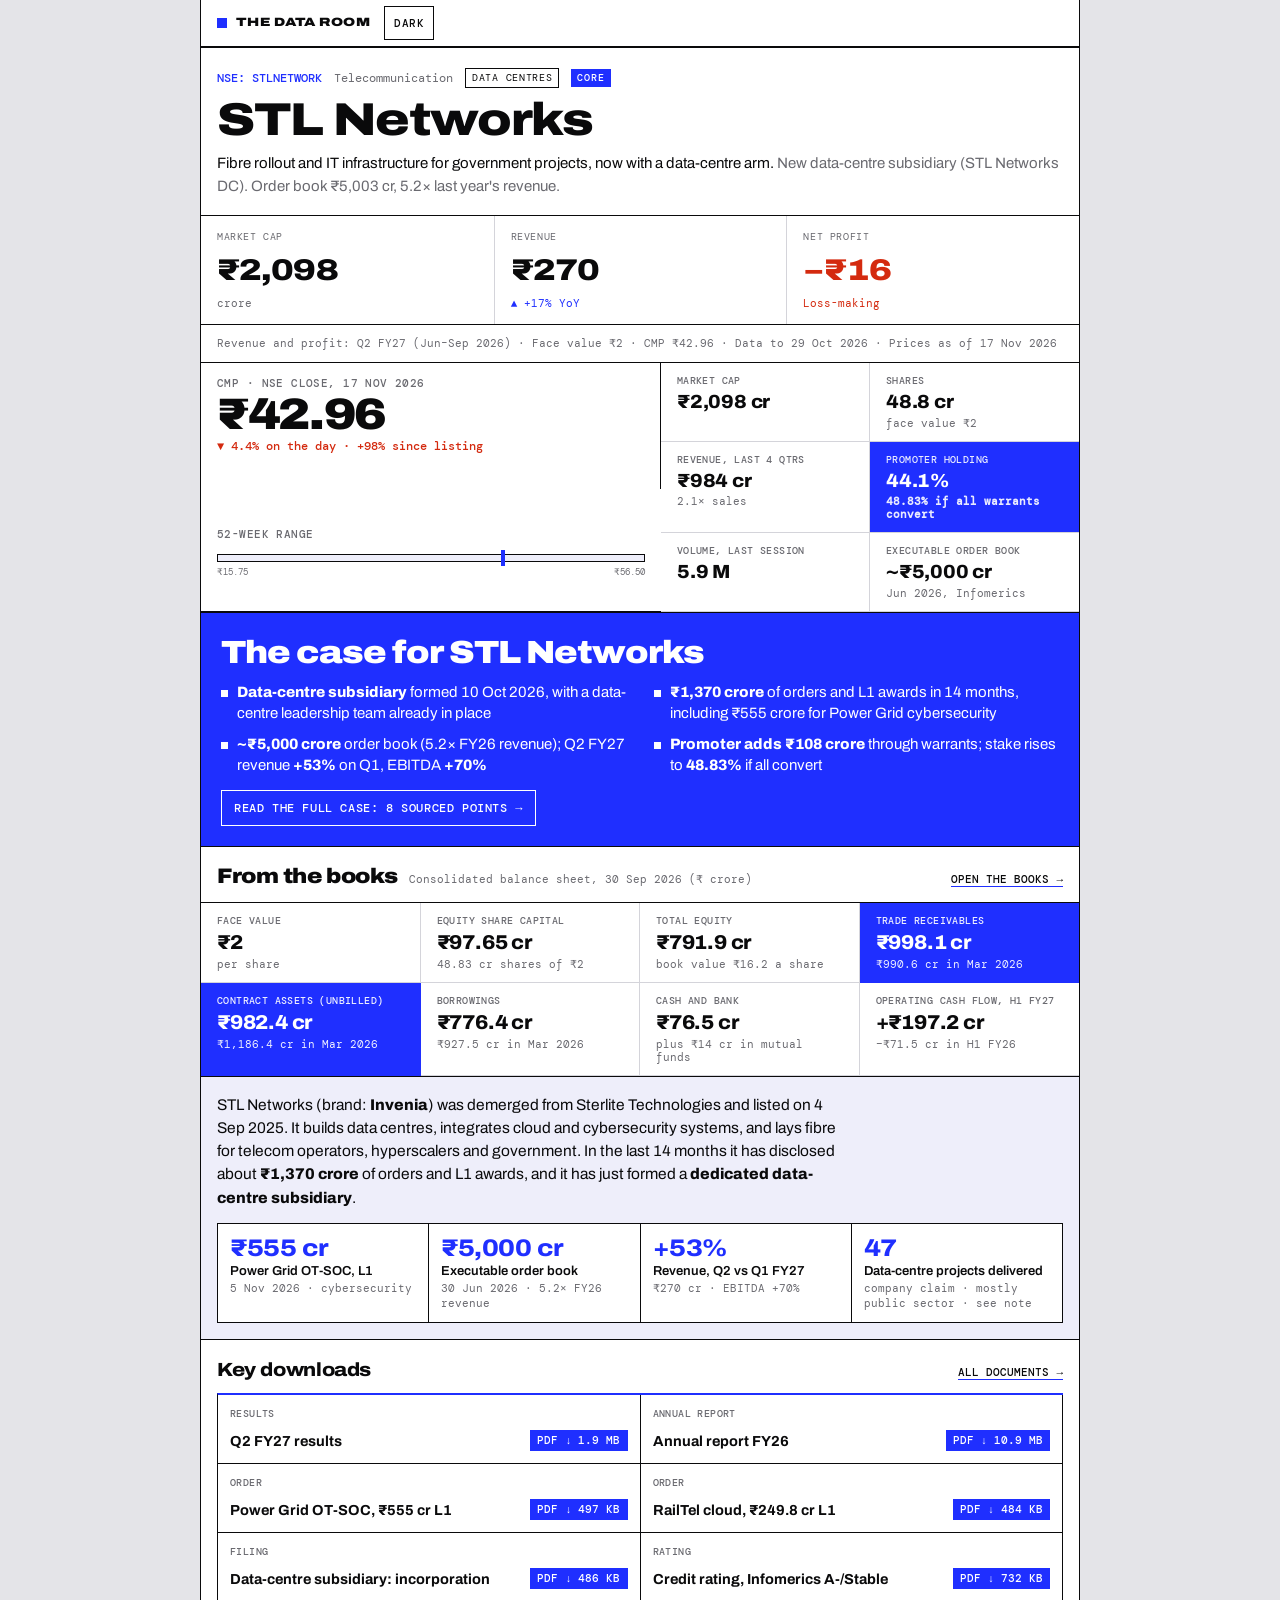
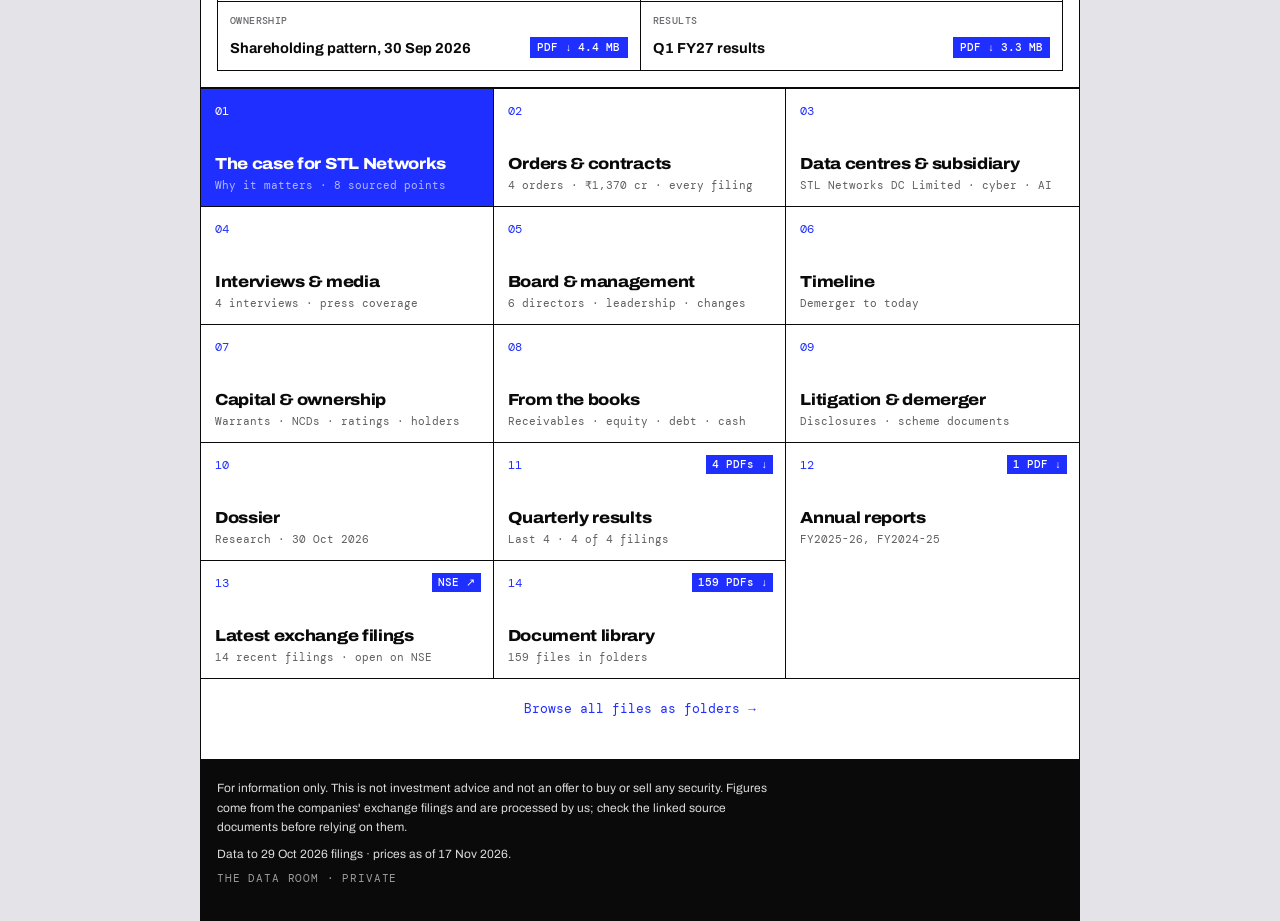
==== commit 7e9ad4b3: "Add From the books: receivables, face value, equity capital, balance sheet, cash flow and funding ne" ====
--- a/index.html
+++ b/index.html
@@ -3,14 +3,14 @@
 <script>document.documentElement.className="js";try{var t=localStorage.getItem("dr_theme");if(t)document.documentElement.dataset.theme=t}catch(e){}</script>
 <link rel="preconnect" href="https://fonts.googleapis.com"><link rel="preconnect" href="https://fonts.gstatic.com" crossorigin>
 <link href="https://fonts.googleapis.com/css2?family=Archivo:wdth,wght@62..125,100..900&family=DM+Mono:wght@400;500&display=swap" rel="stylesheet">
-<link rel="stylesheet" href="assets/style.css?v=1794913330"></head><body data-scoped="1" data-page="company" data-root="">
+<link rel="stylesheet" href="assets/style.css?v=1794915762"></head><body data-scoped="1" data-page="company" data-root="">
 <svg width="0" height="0" style="position:absolute" aria-hidden="true"><defs><pattern id="hatch" width="5" height="5" patternUnits="userSpaceOnUse" patternTransform="rotate(45)"><line x1="0" y1="0" x2="0" y2="5" style="stroke:var(--ink)" stroke-width="1.6"/></pattern></defs></svg>
 <div class="col"><header class="bar"><div class="bar1"><a class="back" id="back" href="index.html">← Companies</a><span class="rt"><a class="brand sm" href="index.html"><i></i>THE DATA ROOM</a><button type="button" class="themebtn" id="theme" aria-label="Switch between light and dark">Dark</button></span></div></header><main class="co" data-sym="STLNETWORK"><section data-view="home" class=on><div class="hd"><div class="tags"><span class="tk">NSE: STLNETWORK</span><span>Telecommunication</span><span class="th">Data centres</span><span class="coretag">CORE</span></div>
 <h1>STL Networks</h1><p class="lede">Fibre rollout and IT infrastructure for government projects, now with a data-centre arm. <span>New data-centre subsidiary (STL Networks DC). Order book ₹5,003 cr, 5.2× last year&#x27;s revenue.</span></p></div>
 <div class="kps"><div class="kpi"><span>Market cap</span><b class="">₹2,098</b><em class="">crore</em></div><div class="kpi"><span>Revenue</span><b class="">₹270</b><em class="pos">▲ +17% YoY</em></div><div class="kpi"><span>Net profit</span><b class="neg">−₹16</b><em class="neg">Loss-making</em></div></div>
 <div class="meta">Revenue and profit: Q2 FY27 (Jun–Sep 2026) · Face value ₹2 · CMP ₹42.96 · Data to 29 Oct 2026 · Prices as of 17 Nov 2026</div>
-<div class="mkt"><div class="px"><span>CMP · NSE close, 17 Nov 2026</span><b>₹42.96</b><em class="neg">▼ 4.4% on the day · +98% since listing</em></div><div class="rg"><span>52-week range</span><div class="bar"><i style="left:67%"></i></div><div class="ends"><small>₹15.75</small><small>₹56.50</small></div></div><div class="mgrid"><div class="mc2"><span>Market cap</span><b>₹2,098 cr</b></div><div class="mc2"><span>Shares</span><b>48.8 cr</b><small>face value ₹2</small></div><div class="mc2"><span>Revenue, last 4 qtrs</span><b>₹984 cr</b><small>2.1× sales</small></div><div class="mc2 hl"><span>Promoter holding</span><b>44.1%</b><small>48.83% if all warrants convert</small></div><div class="mc2"><span>Volume, last session</span><b>5.9 M</b></div><div class="mc2"><span>Executable order book</span><b>~₹5,000 cr</b><small>Jun 2026, Infomerics</small></div></div></div><a class="casebanner" href="#story" data-go="story"><div class="cb-h">The case for STL Networks</div><ul><li><b>Data-centre subsidiary</b> formed 10 Oct 2026, with a data-centre leadership team already in place</li><li><b>₹1,370 crore</b> of orders and L1 awards in 14 months, including ₹555 crore for Power Grid cybersecurity</li><li><b>~₹5,000 crore</b> order book (5.2× FY26 revenue); Q2 FY27 revenue <b>+53%</b> on Q1, EBITDA <b>+70%</b></li><li><b>Promoter adds ₹108 crore</b> through warrants; stake rises to <b>48.83%</b> if all convert</li></ul><span class="cb-cta">Read the full case: 8 sourced points →</span></a><div class="hero x"><p>STL Networks (brand: <b>Invenia</b>) was demerged from Sterlite Technologies and listed on 4 Sep 2025. It builds data centres, integrates cloud and cybersecurity systems, and lays fibre for telecom operators, hyperscalers and government. In the last 14 months it has disclosed about <b>₹1,370 crore</b> of orders and L1 awards, and it has just formed a <b>dedicated data-centre subsidiary</b>.</p><div class="xstats"><a class="xs" href="#orders" data-go="orders"><b>₹555 cr</b><span>Power Grid OT-SOC, L1</span><small>5 Nov 2026 · cybersecurity</small></a><a class="xs" href="#story" data-go="story"><b>₹5,000 cr</b><span>Executable order book</span><small>30 Jun 2026 · 5.2× FY26 revenue</small></a><a class="xs" href="#results" data-go="results"><b>+53%</b><span>Revenue, Q2 vs Q1 FY27</span><small>₹270 cr · EBITDA +70%</small></a><a class="xs" href="#datacentres" data-go="datacentres"><b>47</b><span>Data-centre projects delivered</span><small>company claim · mostly public sector · see note</small></a></div></div><div class="dlsec"><div class="dlhead"><h3>Key downloads</h3><a href="#files" data-go="files">All documents →</a></div><div class="dlgrid"><a class="dlb" href="files/STLNETWORK/02-Quarterly-Results/2026-09-30_Q2-FY27_Results.pdf" target="_blank" rel="noopener"><span class="dk">Results</span><b>Q2 FY27 results</b><em>PDF ↓ 1.9 MB</em></a><a class="dlb" href="files/STLNETWORK/03-Annual-Report/Annual-Report_FY2025-26.pdf" target="_blank" rel="noopener"><span class="dk">Annual report</span><b>Annual report FY26</b><em>PDF ↓ 10.9 MB</em></a><a class="dlb" href="files/STLNETWORK/05-Orders-and-Press-Releases/STL_Networks_L1_Power_Grid_OT-SOC_Nov_5_2026.pdf" target="_blank" rel="noopener"><span class="dk">Order</span><b>Power Grid OT-SOC, ₹555 cr L1</b><em>PDF ↓ 497 KB</em></a><a class="dlb" href="files/STLNETWORK/05-Orders-and-Press-Releases/STL_Networks_Limited_emerges_as_Lowest_Bidder_L1_from_Railtel_Corporation_of_India_Limit.pdf" target="_blank" rel="noopener"><span class="dk">Order</span><b>RailTel cloud, ₹249.8 cr L1</b><em>PDF ↓ 484 KB</em></a><a class="dlb" href="files/STLNETWORK/06-Data-Centre-Subsidiary/Incorporation_of_Wholly_Owned_Subsidiary_-_October_10_2026.pdf" target="_blank" rel="noopener"><span class="dk">Filing</span><b>Data-centre subsidiary: incorporation</b><em>PDF ↓ 486 KB</em></a><a class="dlb" href="files/STLNETWORK/08-Capital-Debt-Ratings/Credit_Rating-_September_25_2026.pdf" target="_blank" rel="noopener"><span class="dk">Rating</span><b>Credit rating, Infomerics A-/Stable</b><em>PDF ↓ 732 KB</em></a><a class="dlb" href="files/STLNETWORK/07-Financials-Shareholding/Shareholding_Pattern_September_30_2026.pdf" target="_blank" rel="noopener"><span class="dk">Ownership</span><b>Shareholding pattern, 30 Sep 2026</b><em>PDF ↓ 4.4 MB</em></a><a class="dlb" href="files/STLNETWORK/02-Quarterly-Results/2026-06-30_Q1-FY27_Results.pdf" target="_blank" rel="noopener"><span class="dk">Results</span><b>Q1 FY27 results</b><em>PDF ↓ 3.3 MB</em></a></div></div><div class="tiles x3"><a class="tile " href="#story" data-go="story"><i>01</i><span class="tt"><b>The case for STL Networks</b><small>Why it matters · 8 sourced points</small></span><em></em></a><a class="tile " href="#orders" data-go="orders"><i>02</i><span class="tt"><b>Orders & contracts</b><small>4 orders · ₹1,370 cr · every filing</small></span><em></em></a><a class="tile " href="#datacentres" data-go="datacentres"><i>03</i><span class="tt"><b>Data centres & subsidiary</b><small>STL Networks DC Limited · cyber · AI</small></span><em></em></a><a class="tile " href="#media" data-go="media"><i>04</i><span class="tt"><b>Interviews & media</b><small>4 interviews · press coverage</small></span><em></em></a><a class="tile " href="#people" data-go="people"><i>05</i><span class="tt"><b>Board & management</b><small>6 directors · leadership · changes</small></span><em></em></a><a class="tile " href="#timeline" data-go="timeline"><i>06</i><span class="tt"><b>Timeline</b><small>Demerger to today</small></span><em></em></a><a class="tile " href="#capital" data-go="capital"><i>07</i><span class="tt"><b>Capital & ownership</b><small>Warrants · NCDs · ratings · holders</small></span><em></em></a><a class="tile " href="#legal" data-go="legal"><i>08</i><span class="tt"><b>Litigation & demerger</b><small>Disclosures · scheme documents</small></span><em></em></a><a class="tile " href="#dossier" data-go="dossier"><i>09</i><span class="tt"><b>Dossier</b><small>Research · 30 Oct 2026</small></span><em></em></a><a class="tile " href="#results" data-go="results"><i>10</i><span class="tt"><b>Quarterly results</b><small>Last 4 · 4 of 4 filings</small></span><em>4 PDFs ↓</em></a><a class="tile " href="#annual" data-go="annual"><i>11</i><span class="tt"><b>Annual reports</b><small>FY2025-26, FY2024-25</small></span><em>1 PDF ↓</em></a><a class="tile " href="#filings" data-go="filings"><i>12</i><span class="tt"><b>Latest exchange filings</b><small>14 recent filings · open on NSE</small></span><em>NSE ↗</em></a><a class="tile " href="#files" data-go="files"><i>13</i><span class="tt"><b>Document library</b><small>159 files in folders</small></span><em>159 PDFs ↓</em></a></div>
-<div class="zipbox"><a class="alt" href="#files" data-go="files">Browse all files as folders →</a></div></section><section data-view="story"><div class="vh"><div><h2>Investment highlights</h2><small>What is working, with the document behind each point</small></div></div><div class="blk xt"><p>STL Networks is repositioning from a government, project-led fibre contractor into a <b>data-centre, systems-integration and managed-services</b> business for hyperscalers, telecom operators, public-sector bodies and enterprises. Management calls data centres the primary growth engine, systems integration the margin engine and connectivity the cash-generating base (annual report FY26, pp. 70–74).</p></div><div class="blk"><div class="xstats"><div class="xs"><b>₹1,370 cr</b><span>orders and L1 awards disclosed</span><small>Sep 2025 to Nov 2026, four orders</small></div><div class="xs"><b>~₹5,000 cr</b><span>executable order book</span><small>30 Jun 2026 (Infomerics)</small></div><div class="xs"><b>86%</b><span>of that book is government / PSU</span><small>Infomerics, Sep 2026</small></div><div class="xs"><b>₹270 cr</b><span>Q2 FY27 revenue</span><small>+53% QoQ, +17% YoY</small></div><div class="xs"><b>₹16.1 cr</b><span>Q2 FY27 EBITDA</span><small>+70% QoQ, margin 5.9%</small></div><div class="xs"><b>₹108 cr</b><span>promoter warrants</span><small>₹24 each, allotted 20 Jun 2026</small></div></div></div><div class="case blue"><h3>The case for</h3><div class="xp blue"><i>1</i><div><b>A dedicated data-centre subsidiary, and the team to run it</b><p><b>STL Networks DC Limited</b> was incorporated on 10 Oct 2026 as a wholly owned subsidiary to establish, acquire, own, operate, manage and market data-centre and telecom infrastructure, and to hold the Department of Telecommunications licences needed to sell connectivity. Management says the aim is a dedicated platform for hyperscalers, data-centre operators and enterprises, with ownership of delivery across the infrastructure and connectivity lifecycle. A new data-centre bench came with it: a COO (2 Jul), a Head of Design &amp; Operations for data centres with 200 MW+ delivered and a Chief Sales &amp; Marketing Officer (both 15–16 Oct).</p><span class="srcs"><a class="src" href="files/STLNETWORK/06-Data-Centre-Subsidiary/Proposed_Incorporation_of_a_Wholly_Owned_Subsidiary-_September_11_2026.pdf" target="_blank" rel="noopener">Proposed subsidiary filing, 11 Sep 2026</a><a class="src" href="files/STLNETWORK/06-Data-Centre-Subsidiary/Announcement_under_Regulation_30_of_SEBI_Listing_Regulations_in_relation_to_Wholly_Owned_S.pdf" target="_blank" rel="noopener">Subsidiary filing, 15 Sep 2026</a><a class="src" href="files/STLNETWORK/06-Data-Centre-Subsidiary/Incorporation_of_Wholly_Owned_Subsidiary_-_October_10_2026.pdf" target="_blank" rel="noopener">Incorporation filing, 10 Oct 2026</a><a class="src" href="files/STLNETWORK/06-Data-Centre-Subsidiary/Appointment_of_Senior_Management_Personnel-_July_2_2026.pdf" target="_blank" rel="noopener">COO filing, 2 Jul 2026</a><a class="src" href="files/STLNETWORK/06-Data-Centre-Subsidiary/Appointment_of_Senior_Management_Personnel_-_October_16_2026.pdf" target="_blank" rel="noopener">Patel and Barjatiya filing, 16 Oct 2026</a><a class="src" href="https://www.voicendata.com/data-centre/stl-networks-revenue-rises-53-as-data-centre-business-expands-12767428" target="_blank" rel="noopener">Q2 FY27 press coverage, Voice&amp;Data</a></span></div></div><div class="xp blue"><i>2</i><div><b>The largest orders in the company&#x27;s short history are landing in cybersecurity and cloud</b><p><b>₹555 crore</b> (L1) from Power Grid for a centralised Security Operations Centre covering the OT assets of its substations, <b>₹249.8 crore</b> (L1) from RailTel for a private cloud across its data-centre and disaster-recovery sites, <b>₹206.5 crore</b> purchase order from NIC Services for the National Knowledge Network, and <b>₹359 crore</b> from PowerGrid Teleservices for a Tier III data centre at Manesar plus a disaster-recovery site. See the orders table.</p><span class="srcs"><a class="src" href="files/STLNETWORK/05-Orders-and-Press-Releases/STL_Networks_L1_Power_Grid_OT-SOC_Nov_5_2026.pdf" target="_blank" rel="noopener">Power Grid L1 filing, 5 Nov 2026</a><a class="src" href="files/STLNETWORK/05-Orders-and-Press-Releases/STL_Networks_Limited_emerges_as_Lowest_Bidder_L1_from_Railtel_Corporation_of_India_Limit.pdf" target="_blank" rel="noopener">RailTel L1 filing, 29 Sep 2026</a><a class="src" href="files/STLNETWORK/05-Orders-and-Press-Releases/Purchase_Order_received_from_National_Informatics_Centre_Services_Incorporated_Februray_10.pdf" target="_blank" rel="noopener">NIC purchase order filing, 10 Feb 2026</a><a class="src" href="files/STLNETWORK/05-Orders-and-Press-Releases/Invenia_-_STL_Networks_Limited_secures_INR_359_Crore_Data_Center_Infrastructure_Contract_f.pdf" target="_blank" rel="noopener">PowerTel press release, 15 Sep 2025</a></span></div></div><div class="xp blue"><i>3</i><div><b>Revenue visibility: about five years of revenue in the order book</b><p>Infomerics puts the executable order book at about <b>₹5,000 crore on 30 Jun 2026</b>, 5.22× FY26 operating income, with about <b>86% from central and state government entities and PSUs</b>. That was before the RailTel (₹249.8 crore) and Power Grid (₹555 crore) awards.</p><span class="srcs"><a class="src" href="files/STLNETWORK/08-Capital-Debt-Ratings/Credit_Rating-_September_25_2026.pdf" target="_blank" rel="noopener">Infomerics rating, 25 Sep 2026</a></span></div></div><div class="xp blue"><i>4</i><div><b>The quarterly trend turned in Q2 FY27</b><p>Revenue <b>₹270.11 crore</b>, up 53% on Q1 and 17% on a year ago. EBITDA <b>₹16.06 crore</b>, up 70% on Q1 and 112% on a year ago, margin 5.9% against 3.3%. The consolidated loss narrowed to ₹16.1 crore (Q1: ₹21.9 crore). On a standalone basis the company made a <b>profit of ₹5.1 crore</b> against a loss of ₹12.3 crore in Q1.</p><span class="srcs"><a class="src" href="files/STLNETWORK/02-Quarterly-Results/2026-09-30_Q2-FY27_Results.pdf" target="_blank" rel="noopener">Q2 FY27 results (29 Oct 2026)</a><a class="src" href="https://tele.net.in/press-release/invenia-stl-networks-reports-financial-results-for-q2-fy27-12767925" target="_blank" rel="noopener">tele.net, 30 Oct 2026</a></span></div></div><div class="xp blue"><i>5</i><div><b>The promoter is putting money in</b><p>Twin Star Overseas Limited, a promoter entity, was allotted <b>4.5 crore warrants at ₹24</b> (up to ₹108 crore). 25% (₹27 crore) was paid on allotment on 20 Jun 2026 and the remaining ₹81 crore is due when the warrants are exercised, within 18 months. If all the warrants convert, the promoter-group stake rises from 44.11% to <b>48.83%</b> on the 30 Sep 2026 share count. Infomerics counts the warrant proceeds in its liquidity assessment.</p><span class="srcs"><a class="src" href="files/STLNETWORK/08-Capital-Debt-Ratings/Issue_of_Convertible_Warrants_on_a_Preferential_Basis-_April_18_2026.pdf" target="_blank" rel="noopener">Warrants approval, 18 Apr 2026</a><a class="src" href="files/STLNETWORK/08-Capital-Debt-Ratings/Allotment_of_Warrants_to_Promoter_of_the_Company_on_a_Preferential_Basis_by_way_of_Private.pdf" target="_blank" rel="noopener">Warrants allotment, 20 Jun 2026</a><a class="src" href="files/STLNETWORK/08-Capital-Debt-Ratings/Credit_Rating-_September_25_2026.pdf" target="_blank" rel="noopener">Infomerics rating, 25 Sep 2026</a></span></div></div><div class="xp blue"><i>6</i><div><b>A broad, working capability base in data centres, fibre and security</b><p>In its FY26 annual report the company says it has <b>established over 47 data centres</b> (projects it built or supported for clients, mostly public sector and defence; see the note on the Data centres page), <b>1.32 lakh route-km of optical fibre</b> deployed, 45,000 infrastructure sites operationalised, 3 lakh home passes, 4.5 lakh managed devices and CMMI Level 5 certification. These are company figures. Infomerics cites more than 135,000 km of fibre.</p><span class="srcs"><a class="src" href="files/STLNETWORK/03-Annual-Report/Annual-Report_FY2025-26.pdf" target="_blank" rel="noopener">Annual report FY26</a><a class="src" href="files/STLNETWORK/08-Capital-Debt-Ratings/Credit_Rating-_September_25_2026.pdf" target="_blank" rel="noopener">Infomerics rating, 25 Sep 2026</a></span></div></div><div class="xp blue"><i>7</i><div><b>Investment-grade credit ratings from two agencies</b><p><b>IVR A-/Stable</b> from Infomerics (₹250 crore of bank facilities, 25 Sep 2026) and <b>IND A-/Stable</b> from India Ratings (proposed NCDs and bank loans, 17 Nov 2025). The company allotted ₹150 crore of NCDs on 2 Dec 2025 (Infomerics records ₹250 crore of NCDs raised in FY26).</p><span class="srcs"><a class="src" href="files/STLNETWORK/08-Capital-Debt-Ratings/Credit_Rating-_September_25_2026.pdf" target="_blank" rel="noopener">Infomerics rating, 25 Sep 2026</a><a class="src" href="files/STLNETWORK/08-Capital-Debt-Ratings/Credit_Rating_November_17_2025.pdf" target="_blank" rel="noopener">India Ratings, 17 Nov 2025</a><a class="src" href="files/STLNETWORK/08-Capital-Debt-Ratings/Allotment_of_Non-Convertible_Debentures_December_02_2025.pdf" target="_blank" rel="noopener">NCD allotment, 2 Dec 2025</a></span></div></div><div class="xp blue"><i>8</i><div><b>Counterparties are strong: Power Grid, RailTel, NIC, BSNL, BharatNet, Airtel</b><p>Infomerics lists Airtel, RailTel, Power Grid, BSNL, BharatNet and state digital-infrastructure programmes as the customer base and notes that several have strong credit profiles, which supports eventual collection of receivables.</p><span class="srcs"><a class="src" href="files/STLNETWORK/08-Capital-Debt-Ratings/Credit_Rating-_September_25_2026.pdf" target="_blank" rel="noopener">Infomerics rating, 25 Sep 2026</a></span></div></div></div><div class="case red"><h3>What the numbers also show</h3><div class="xp red"><i>·</i><div><b>FY26 was a loss-making year and the turnaround is early</b><p>FY26 consolidated revenue was ₹958.96 crore (₹1,179.72 crore in FY25), EBITDA ₹47.85 crore and the loss attributable to owners ₹99.11 crore. Infomerics points to weak profitability, interest cover of 0.46×, receivables of ₹990.6 crore, a 325-day collection period and operating cash outflow of ₹111.4 crore in FY26. It names collection of receivables and the promoter warrant proceeds as the near-term monitorables.</p><span class="srcs"><a class="src" href="files/STLNETWORK/03-Annual-Report/Annual-Report_FY2025-26.pdf" target="_blank" rel="noopener">Annual report FY26</a><a class="src" href="files/STLNETWORK/08-Capital-Debt-Ratings/Credit_Rating-_September_25_2026.pdf" target="_blank" rel="noopener">Infomerics rating, 25 Sep 2026</a></span></div></div><div class="xp red"><i>·</i><div><b>The newest awards are L1 positions, not signed contracts</b><p>The Power Grid (₹555 crore) and RailTel (₹249.8 crore) disclosures say the company has emerged as the lowest bidder. Final awards, contract terms and timing are not yet disclosed. The data-centre subsidiary has ₹1 lakh of paid-up capital and no disclosed capex, capacity or site plan.</p><span class="srcs"><a class="src" href="files/STLNETWORK/05-Orders-and-Press-Releases/STL_Networks_L1_Power_Grid_OT-SOC_Nov_5_2026.pdf" target="_blank" rel="noopener">Power Grid L1 filing, 5 Nov 2026</a><a class="src" href="files/STLNETWORK/05-Orders-and-Press-Releases/STL_Networks_Limited_emerges_as_Lowest_Bidder_L1_from_Railtel_Corporation_of_India_Limit.pdf" target="_blank" rel="noopener">RailTel L1 filing, 29 Sep 2026</a><a class="src" href="files/STLNETWORK/06-Data-Centre-Subsidiary/Announcement_under_Regulation_30_of_SEBI_Listing_Regulations_in_relation_to_Wholly_Owned_S.pdf" target="_blank" rel="noopener">Subsidiary filing, 15 Sep 2026</a></span></div></div><div class="xp red"><i>·</i><div><b>Leadership is in transition</b><p>The CEO resigned on 10 Jun 2026 and an interim CEO took over on 11 Jun for one year. The company secretary, head of legal and head of marketing also left between Jul and Sep 2026.</p><span class="srcs"><a class="src" href="files/STLNETWORK/10-Governance-Corporate-Actions/Outcome_of_Board_Meeting-_June_10_2026.pdf" target="_blank" rel="noopener">Board outcome, 10 Jun 2026</a></span></div></div></div><p class="note pad">Company claims are labelled as such. Everything is drawn from the company&#x27;s exchange filings, its annual report, rating-agency reports and named press coverage; nothing here is a forecast or a recommendation.</p></section><section data-view="orders"><div class="vh"><div><h2>Orders and contracts</h2><small>Orders disclosed to the stock exchanges, newest first</small></div></div><div class="blk"><div class="xstats"><div class="xs"><b>₹1,370 cr</b><span>four distinct orders</span><small>555 + 249.8 + 206.49 + 359</small></div><div class="xs"><b>₹804.8 cr</b><span>L1 awards (Power Grid, RailTel)</span><small>lowest bidder, final award pending</small></div><div class="xs"><b>₹565.5 cr</b><span>purchase order / contract</span><small>NIC Services, PowerTel</small></div></div></div><div class="blk"><h3>Orders disclosed by the company</h3><div class="xtwrap"><table class="xtable"><thead><tr><th class="">Date</th><th class="">Customer</th><th class="">What</th><th class="num">₹ crore</th><th class="">Status</th><th class="">Terms</th><th class="">Source</th></tr></thead><tbody><tr><td>5 Nov 2026</td><td>Power Grid Corporation of India</td><td>Package for implementation of a <b>Centralized Security Operations Centre for OT assets of substations (OT-SOC)</b>. Cybersecurity for the power grid.</td><td class="num">555</td><td><b>L1 bidder</b> (lowest). Final award not yet disclosed</td><td>Bid spec CC/NT/W-MISC/DOM/A02/26/00023, RFx 5002005016 dated 5 Jan 2026. Incl. taxes</td><td class=""><a class="ilink" href="files/STLNETWORK/05-Orders-and-Press-Releases/STL_Networks_L1_Power_Grid_OT-SOC_Nov_5_2026.pdf" target="_blank" rel="noopener">Exchange filing ↗</a></td></tr><tr><td>29 Sep 2026</td><td>RailTel Corporation of India</td><td>Design, supply, installation, testing, commissioning, integration, migration and deployment of <b>cloud infrastructure at RailTel&#x27;s data centre and disaster-recovery site</b>. Multi-tenant private cloud (Gurugram and Secunderabad, per the company&#x27;s press release).</td><td class="num">249.8</td><td><b>L1 bidder</b> (lowest). Final award not yet disclosed</td><td>Tender RAILTEL/TENDER/OT/CO/ITP/2026-27/DC-DR Infra/018 dated 25 Jun 2026. Incl. taxes. Press release: commissioning within 180 days, 5-year warranty</td><td class=""><a class="ilink" href="files/STLNETWORK/05-Orders-and-Press-Releases/STL_Networks_Limited_emerges_as_Lowest_Bidder_L1_from_Railtel_Corporation_of_India_Limit.pdf" target="_blank" rel="noopener">Exchange filing ↗</a></td></tr><tr><td>10 Feb 2026</td><td>National Informatics Centre Services Inc. (NKN)</td><td>Procurement of <b>network equipment through the National Knowledge Network</b>.</td><td class="num">206.49</td><td><b>Purchase order</b> received</td><td>GeM contract GEMC-511687786594913. 12-week implementation, 5-year warranty and AMC. Incl. taxes</td><td class=""><a class="ilink" href="files/STLNETWORK/05-Orders-and-Press-Releases/Purchase_Order_received_from_National_Informatics_Centre_Services_Incorporated_Februray_10.pdf" target="_blank" rel="noopener">Exchange filing ↗</a></td></tr><tr><td>3 Feb 2026</td><td>National Informatics Centre Services Inc. (NKN)</td><td>Same order, at the L1 / letter-of-intent stage. <b>₹175 crore excluding taxes</b>, which is the ₹206.49 crore above including taxes. Not counted twice.</td><td class="num">175</td><td>L1 bidder, letter of intent</td><td>GeM bid GEM/2025/B/6918691</td><td class=""><a class="ilink" href="files/STLNETWORK/05-Orders-and-Press-Releases/STL_Networks_Limited_emerges_as_Lowest_Bidder_L1_Bidder_from_National_Informatics_Centre.pdf" target="_blank" rel="noopener">Exchange filing ↗</a></td></tr><tr><td>15 Sep 2025</td><td>PowerGrid Teleservices (a Power Grid subsidiary)</td><td>Design, build, commission and maintain the IT and cloud infrastructure of a <b>greenfield Tier III data centre at Manesar</b>, a <b>disaster-recovery data centre</b>, IaaS and DR services, and long-term operations and maintenance.</td><td class="num">359</td><td><b>Contract</b> won (company press release)</td><td>Release headline says ₹359 crore; its text says &#x27;over ~₹360 crore&#x27;. Long-term O&amp;M</td><td class=""><a class="ilink" href="files/STLNETWORK/05-Orders-and-Press-Releases/Invenia_-_STL_Networks_Limited_secures_INR_359_Crore_Data_Center_Infrastructure_Contract_f.pdf" target="_blank" rel="noopener">Press release ↗</a></td></tr></tbody></table></div><p class=note>₹ crore, as stated by the company. Totals count each order once: 555 + 249.8 + 206.49 + 359 = ₹1,370.3 crore. L1 means STL Networks submitted the lowest bid; it is not yet a signed contract.</p></div><div class="blk xt"><h3>Context</h3><p>Compare the scale with the business: consolidated revenue was ₹958.96 crore in FY26 and ₹270.11 crore in Q2 FY27. The Power Grid and RailTel awards alone are about ₹805 crore.</p><p>The company&#x27;s executable order book was about ₹5,000 crore on 30 Jun 2026 (Infomerics, <a class="ilink" href="files/STLNETWORK/08-Capital-Debt-Ratings/Credit_Rating-_September_25_2026.pdf" target="_blank" rel="noopener">Sep 2026 rating report</a>), before these two awards.</p></div><div class="blk"><h3>Tenders and L1 positions mentioned by third-party commentary (not confirmed by company filings)</h3><div class="xtwrap"><table class="xtable"><thead><tr><th class="">Tender</th><th class="">Authority</th><th class="">Position reported</th><th class="">Status in this room</th></tr></thead><tbody><tr><td>OT cybersecurity for substations (OT-SOC)</td><td>Power Grid</td><td>L1</td><td><b>Confirmed</b> by the company&#x27;s 5 Nov 2026 filing (row above)</td></tr><tr><td>Cloud infrastructure at data-centre and DR sites</td><td>RailTel</td><td>L1 / LOI</td><td><b>Confirmed as L1</b> by the company&#x27;s 29 Sep 2026 filing (row above)</td></tr><tr><td>Zero Trust Network Architecture (ZTNA) licences</td><td>MeitY</td><td>L1 reported</td><td>Not in company filings. Unverified</td></tr><tr><td>Endpoint Detection &amp; Response and Unified Endpoint Management</td><td>MeitY</td><td>L3 reported</td><td>Not in company filings. Unverified</td></tr><tr><td>Server procurement, 153 units</td><td>Ministry of Defence</td><td>L1 reported</td><td>Not in company filings. Unverified</td></tr><tr><td>Network routers and devices, 309 units</td><td>MeitY</td><td>L1 reported</td><td>Not in company filings. Unverified</td></tr><tr><td>IT Project Implementation Agency</td><td>Ministry of Ports, Shipping &amp; Waterways</td><td>H3 reported</td><td>Not in company filings. Unverified</td></tr><tr><td>Router and firewall procurement</td><td>Ministry of Power</td><td>Bid participation reported</td><td>Not in company filings. Unverified</td></tr></tbody></table></div><p class=note>Source: a social-media style commentary shared with the data-room owner (author not identified). It says itself that these are &#x27;tender participation and reported ranking details, not confirmed order wins&#x27;. The company has not disclosed these. Treat everything except the first two rows as unverified.</p></div><div class="blk xt"><h3>Programmes without a disclosed value</h3><p><b>BharatNet Phase III, Jammu &amp; Kashmir and Ladakh.</b> The interim CEO says the company is deploying more than 13,000 km of optical fibre serving thousands of Gram Panchayats, with operations and maintenance &#x27;central to the project&#x27; (<a class="ilink" href="https://telecomtalk.info/invenia-stl-networks-ceo-why-ai-datacentres-india/1012358/" target="_blank" rel="noopener">TelecomTalk, 30 Sep 2026</a>). Value not disclosed.</p><p><b>Earlier work</b> cited in the FY26 annual report includes the J&amp;K network operations centre under BharatNet, NIC / NKN and ERNET, defence communication networks for the Army and Navy, and BharatNet deployments across Maharashtra, Telangana and Tamil Nadu (<a class="ilink" href="files/STLNETWORK/03-Annual-Report/Annual-Report_FY2025-26.pdf" target="_blank" rel="noopener">annual report FY26</a>).</p></div><div class="blk"><h3>Order documents</h3><div class="tree"><div class="fd"><div class="fh"><span>▾ 05-Orders-and-Press-Releases/ · Orders and press releases</span><em>6 files</em></div><a class="ff doc" href="files/STLNETWORK/05-Orders-and-Press-Releases/STL_Networks_L1_Power_Grid_OT-SOC_Nov_5_2026.pdf" target="_blank" rel="noopener"><span class="br">├─</span><span class="fn">STL Networks emerges as Lowest Bidder (L1) from Power Grid Corporation (Power Grid OT-SOC L1), November 5, 2026<small>5 Nov 2026</small></span><em>497 KB</em></a><a class="ff doc" href="files/STLNETWORK/05-Orders-and-Press-Releases/STL_Networks_Limited_emerges_as_Lowest_Bidder_L1_from_Railtel_Corporation_of_India_Limit.pdf" target="_blank" rel="noopener"><span class="br">├─</span><span class="fn">STL Networks Limited emerges as Lowest Bidder (L1) from Railtel Corporation of India Limited- September 29, 2026<small>29 Sep 2026</small></span><em>484 KB</em></a><a class="ff doc" href="files/STLNETWORK/05-Orders-and-Press-Releases/STL_Networks_Limited_emerges_as_Lowest_Bidder_L1_Bidder_from_National_Informatics_Centre.pdf" target="_blank" rel="noopener"><span class="br">├─</span><span class="fn">STL Networks Limited emerges as Lowest Bidder (L1 Bidder) from National Informatics Centre Services Incorporated_STL Networks Limited_February 3, 2026<small>3 Feb 2026</small></span><em>324 KB</em></a><a class="ff doc" href="files/STLNETWORK/05-Orders-and-Press-Releases/Purchase_Order_received_from_National_Informatics_Centre_Services_Incorporated_Februray_10.pdf" target="_blank" rel="noopener"><span class="br">├─</span><span class="fn">Purchase Order received from National Informatics Centre Services Incorporated_Februray 10, 2026<small>1 Feb 2026</small></span><em>376 KB</em></a><a class="ff doc" href="files/STLNETWORK/05-Orders-and-Press-Releases/Invenia_-_STL_Networks_Limited_secures_INR_359_Crore_Data_Center_Infrastructure_Contract_f.pdf" target="_blank" rel="noopener"><span class="br">├─</span><span class="fn">Invenia - STL Networks Limited secures INR 359 Crore Data Center Infrastructure Contract from PowerGrid Teleservices Limited_ September 15, 2025<small>15 Sep 2025</small></span><em>442 KB</em></a><a class="ff doc" href="files/STLNETWORK/05-Orders-and-Press-Releases/Press_Release_-_Invenia_Debuts_On_The_Indian_Stock_Exchange_Marking_A_New_Era_In_Digital.pdf" target="_blank" rel="noopener"><span class="br">├─</span><span class="fn">Press Release - Invenia Debuts On The Indian Stock Exchange, Marking A New Era In Digital Infrastructure Leadership_September 4, 2025<small>4 Sep 2025</small></span><em>469 KB</em></a></div></div></div></section><section data-view="datacentres"><div class="vh"><div><h2>Data centres and Invenia</h2><small>The subsidiary, what it is for, and what the company already does</small></div></div><div class="blk xt"><p><b>Invenia</b> is the brand of STL Networks Limited. It says it is a digital-infrastructure services company for telcos, data-centre companies, government, defence and large enterprises across India and the UK, in three lines of business: <b>data centres</b> (the primary growth engine), <b>system integration</b> including cloud and cybersecurity (the margin engine) and <b>connectivity services</b> (the foundation). Source: annual report FY26, pp. 70–74.</p></div><div class="blk"><h3>STL Networks DC Limited: the data-centre subsidiary</h3><div class="xtwrap"><table class="xtable kv"><thead><tr><th class=""></th><th class="">Detail</th></tr></thead><tbody><tr><td>What it is</td><td>A <b>wholly owned subsidiary</b> (100%) of STL Networks Limited, for its data-centre and data-centre-connectivity business.</td></tr><tr><td>Why now</td><td>Management: to give data centres a dedicated services platform and take &#x27;greater ownership of delivery across the infrastructure and connectivity lifecycle&#x27;. Customers named: hyperscalers, data-centre operators and enterprises.</td></tr><tr><td>What it may do</td><td>Establish, acquire, own, operate, manage and market <b>data-centre and telecom infrastructure</b>, data-centre solutions and connectivity services; carry on integrated data-centre and connectivity solutions.</td></tr><tr><td>Licences</td><td>To obtain and maintain the licences, approvals and authorisations from the <b>Department of Telecommunications</b> and other regulators, so it can sell connectivity itself.</td></tr><tr><td>Timeline</td><td>A committee of the board approves incorporating the subsidiary, 11 Sep 2026. Name &#x27;STL Networks DC Limited&#x27; approved by the Authorisation and Allotment Committee, 15 Sep 2026. <b>Certificate of incorporation issued 10 Oct 2026.</b></td></tr><tr><td>Funding at start</td><td>Cash. STL Networks subscribes to 100% of the initial paid-up capital of <b>₹1,00,000</b> (50,000 equity shares of ₹2). No capex, capacity (MW), site or customer commitments have been disclosed for it yet.</td></tr><tr><td>Sources</td><td class=""><a class="ilink" href="files/STLNETWORK/06-Data-Centre-Subsidiary/Proposed_Incorporation_of_a_Wholly_Owned_Subsidiary-_September_11_2026.pdf" target="_blank" rel="noopener">Proposed subsidiary, 11 Sep 2026 ↗</a></td></tr><tr><td></td><td class=""><a class="ilink" href="files/STLNETWORK/06-Data-Centre-Subsidiary/Announcement_under_Regulation_30_of_SEBI_Listing_Regulations_in_relation_to_Wholly_Owned_S.pdf" target="_blank" rel="noopener">Details approved, 15 Sep 2026 ↗</a></td></tr><tr><td></td><td class=""><a class="ilink" href="files/STLNETWORK/06-Data-Centre-Subsidiary/Incorporation_of_Wholly_Owned_Subsidiary_-_October_10_2026.pdf" target="_blank" rel="noopener">Incorporation, 10 Oct 2026 ↗</a></td></tr></tbody></table></div><p class=note>The subsidiary is brand new. What it will own and how much it will invest are not yet public. The shape of the plan will show up in later filings, results and press releases.</p></div><div class="case blue"><h3>How management describes the opportunity</h3><div class="xp blue"><i>·</i><div><b>AI workloads need reliable links between data centres, cloud and enterprises</b><p>Interim CEO C. R. Battula: the constraint is &#x27;not only bandwidth&#x27; but reliability, route diversity and operational visibility. Hyperscalers want large, high-density infrastructure quickly. Enterprises want to modernise live environments. Government wants resilience, governance and sustained support.</p><span class="srcs"><a class="src" href="https://telecomtalk.info/invenia-stl-networks-ceo-why-ai-datacentres-india/1012358/" target="_blank" rel="noopener">TelecomTalk interview, 30 Sep 2026</a></span></div></div><div class="xp blue"><i>·</i><div><b>From a project business to one that operates the infrastructure</b><p>The company distinguishes system integration (design, deploy, upgrade) from managed services (ongoing support and optimisation) and says managed-services contracts add revenue visibility. The annual report calls it a &#x27;deliberate pivot&#x27; from a government-oriented, project-led model to a hyperscaler- and enterprise-facing lifecycle partner.</p><span class="srcs"><a class="src" href="https://telecomtalk.info/invenia-stl-networks-ceo-why-ai-datacentres-india/1012358/" target="_blank" rel="noopener">TelecomTalk, 30 Sep 2026</a><a class="src" href="files/STLNETWORK/03-Annual-Report/Annual-Report_FY2025-26.pdf" target="_blank" rel="noopener">Annual report FY26</a></span></div></div><div class="xp blue"><i>·</i><div><b>Where it will focus in the data-centre stack</b><p>Mechanical, electrical and plumbing systems, IT integration and managed operations, where it sees its strongest margins, rather than civil works. Five pillars: full-lifecycle capability, a strong supplier base, a growing in-house data-centre team with experienced leaders from established operators, technology partnerships in liquid cooling and high-density power for AI-ready facilities, and partnerships with hyperscalers, colocation players and large enterprises.</p><span class="srcs"><a class="src" href="files/STLNETWORK/03-Annual-Report/Annual-Report_FY2025-26.pdf" target="_blank" rel="noopener">Annual report FY26</a></span></div></div><div class="xp blue"><i>·</i><div><b>AI, GPUs and sovereign cloud</b><p>The company says it is strengthening data-centre capabilities &#x27;to support GPU-intensive environments&#x27; and has built sovereign fibre infrastructure for in-country data movement. It described a plan for &#x27;next-gen edge-to-core interconnect&#x27; linking GPU-ready edge data centres with core facilities. This is a stated plan, not a delivered capability.</p><span class="srcs"><a class="src" href="https://telecomdrive.com/how-invenia-is-reinventing-connectivity-to-drive-indias-digital-backbone/" target="_blank" rel="noopener">TelecomDrive interview, 19 Oct 2026</a><a class="src" href="https://cxotoday.com/corner-office/cyber-resilience-has-become-a-strategic-priority-for-organisations/" target="_blank" rel="noopener">CXOtoday interview, 4 Dec 2025</a></span></div></div></div><div class="blk"><h3>What the company already does in data centres</h3><div class="xtwrap"><table class="xtable kv"><thead><tr><th class="">Item</th><th class="">Detail</th><th class="">Source</th></tr></thead><tbody><tr><td>Track record</td><td><b>47 data-centre projects</b> delivered or supported (company figure, see the note above). Services: data-centre design and advisory, end-to-end build, data-centre interconnect, disaster recovery, managed data-centre and cloud operations.</td><td class=""><a class="ilink" href="files/STLNETWORK/03-Annual-Report/Annual-Report_FY2025-26.pdf" target="_blank" rel="noopener">Annual report FY26 ↗</a></td></tr><tr><td>PowerTel, Manesar</td><td>Greenfield <b>Tier III data centre</b> plus disaster-recovery data centre, IaaS and DR services, long-term O&amp;M. ₹359 crore. Company says it uses advanced cooling and energy-efficient design.</td><td class=""><a class="ilink" href="files/STLNETWORK/05-Orders-and-Press-Releases/Invenia_-_STL_Networks_Limited_secures_INR_359_Crore_Data_Center_Infrastructure_Contract_f.pdf" target="_blank" rel="noopener">Press release ↗</a></td></tr><tr><td>RailTel</td><td>Multi-tenant <b>private cloud</b> across RailTel&#x27;s data-centre and DR sites with micro-segmentation and near real-time DC–DR replication. ₹249.8 crore, L1. Aligned to MeitY cloud guidelines and the DPDP Act, per the company.</td><td class=""><a class="ilink" href="files/STLNETWORK/05-Orders-and-Press-Releases/STL_Networks_Limited_emerges_as_Lowest_Bidder_L1_from_Railtel_Corporation_of_India_Limit.pdf" target="_blank" rel="noopener">Exchange filing ↗</a></td></tr><tr><td>Connectivity for data centres</td><td>Fibre for data-centre interconnect and hyperscaler fronthaul and backhaul; next-generation high-density, hollow-core and multi-core fibre.</td><td class=""><a class="ilink" href="files/STLNETWORK/03-Annual-Report/Annual-Report_FY2025-26.pdf" target="_blank" rel="noopener">Annual report FY26 ↗</a></td></tr></tbody></table></div></div><div class="blk"><h3>Cybersecurity</h3><div class="xtwrap"><table class="xtable kv"><thead><tr><th class="">Item</th><th class="">Detail</th><th class="">Source</th></tr></thead><tbody><tr><td>Largest order</td><td><b>₹555 crore</b> L1 from Power Grid for a centralised <b>OT Security Operations Centre</b> for substations.</td><td class=""><a class="ilink" href="files/STLNETWORK/05-Orders-and-Press-Releases/STL_Networks_L1_Power_Grid_OT-SOC_Nov_5_2026.pdf" target="_blank" rel="noopener">Exchange filing ↗</a></td></tr><tr><td>Offering</td><td>Cybersecurity consulting, security architecture and engineering, audit and compliance, security operations (SOC) and managed security.</td><td class=""><a class="ilink" href="https://inveniatech.com" target="_blank" rel="noopener">inveniatech.com ↗</a></td></tr><tr><td>Approach</td><td>&#x27;Secure-by-design&#x27;, zero-trust architecture, continuous monitoring, AI-led detection and automated response (CEO interviews).</td><td class=""><a class="ilink" href="https://tele.net.in/invenia-stl-networks-building-scalable-and-future-ready-digital-backbones/" target="_blank" rel="noopener">Tele.net, 7 Apr 2026 ↗</a></td></tr><tr><td>Market view</td><td>The annual report says managed security is the fastest-growing segment of India&#x27;s managed-services market (company-cited industry data).</td><td class=""><a class="ilink" href="files/STLNETWORK/03-Annual-Report/Annual-Report_FY2025-26.pdf" target="_blank" rel="noopener">Annual report FY26 ↗</a></td></tr></tbody></table></div></div><div class="blk"><h3>The data-centre team</h3><div class="pps"><div class="pp"><b>Col. Girish Nandan Juneja</b><span>Chief Operating Officer · from 2 Jul 2026</span><small>M.Tech in Power Systems Engineering, IIT Kharagpur. Appointed to scale the data-centre and infrastructure business.</small><span class="srcs"><a class="src" href="files/STLNETWORK/06-Data-Centre-Subsidiary/Appointment_of_Senior_Management_Personnel-_July_2_2026.pdf" target="_blank" rel="noopener">COO filing, 2 Jul 2026</a></span></div><div class="pp"><b>Kiran Patel</b><span>Head of Design &amp; Operations, Data Centre · from 15 Oct 2026</span><small>29 years in data-centre project management and critical engineering. Delivered more than 200 MW of capacity. Previously Head of Delivery and Design at Colt Data Centre Services, including a 63 MW + 63 MW hyperscale project for Amazon in Mumbai and Chennai. Earlier Yotta, CtrlS, Webwerks.</small><span class="srcs"><a class="src" href="files/STLNETWORK/06-Data-Centre-Subsidiary/Appointment_of_Senior_Management_Personnel_-_October_16_2026.pdf" target="_blank" rel="noopener">Patel and Barjatiya filing, 16 Oct 2026</a></span></div><div class="pp"><b>Gaurav Barjatiya</b><span>Chief Sales &amp; Marketing Officer · from 16 Oct 2026</span><small>About 17 years in IT and digital infrastructure; joins from NCC Limited and earlier spent 13 years in the Sterlite group. Remit: sales, marketing and go-to-market for data centres, government, public sector and enterprise.</small><span class="srcs"><a class="src" href="files/STLNETWORK/06-Data-Centre-Subsidiary/Appointment_of_Senior_Management_Personnel_-_October_16_2026.pdf" target="_blank" rel="noopener">Patel and Barjatiya filing, 16 Oct 2026</a></span></div><div class="pp"><b>C. R. Battula</b><span>Whole-time Director and Interim CEO · from 11 Jun 2026</span><small>23+ years across telecom, government, public sector, healthcare and defence. Previously led System Integration and sales at Invenia.</small><span class="srcs"><a class="src" href="files/STLNETWORK/10-Governance-Corporate-Actions/Appointment_of_Whole_Time_Director_Interim_Chief_Executive_Officer-_June_10_2026.pdf" target="_blank" rel="noopener">Board outcome, 10 Jun 2026</a></span></div></div></div><div class="blk xt"><h3>About the &quot;47 data centres&quot;</h3><p>The company&#x27;s FY26 annual report says it has &#x27;established over 47 data centers&#x27;. Its listing document (information memorandum, FY25) says it &#x27;supported 47 data centers&#x27; and, separately, has &#x27;experience deploying over 45 data centers across India, primarily for public sector enterprises and defence organizations&#x27;. The RailTel release says 47 data-centre projects worth over ₹4,000 crore. The figure has been the same since the listing.</p><p><b>How to read it:</b> these are projects the company designed, built, integrated or supported for clients. STL Networks does not own or operate data-centre capacity today (the subsidiary above is brand new). The sites, their size (MW) and their owners are not named, so the number is the company&#x27;s claim and <b>cannot be checked independently</b> from public documents. The only large facility named is the PowerTel Manesar Tier III site, which was won in Sep 2025 and is still being built.</p></div><div class="blk"><h3>Documents</h3><div class="tree"><div class="fd"><div class="fh"><span>▾ 06-Data-Centre-Subsidiary/ · Data-centre subsidiary and leadership</span><em>5 files</em></div><a class="ff doc" href="files/STLNETWORK/06-Data-Centre-Subsidiary/Appointment_of_Senior_Management_Personnel_-_October_16_2026.pdf" target="_blank" rel="noopener"><span class="br">├─</span><span class="fn">Appointment of Senior Management Personnel - October 16, 2026<small>16 Oct 2026</small></span><em>491 KB</em></a><a class="ff doc" href="files/STLNETWORK/06-Data-Centre-Subsidiary/Incorporation_of_Wholly_Owned_Subsidiary_-_October_10_2026.pdf" target="_blank" rel="noopener"><span class="br">├─</span><span class="fn">Incorporation of Wholly Owned Subsidiary - October 10, 2026<small>10 Oct 2026</small></span><em>486 KB</em></a><a class="ff doc" href="files/STLNETWORK/06-Data-Centre-Subsidiary/Announcement_under_Regulation_30_of_SEBI_Listing_Regulations_in_relation_to_Wholly_Owned_S.pdf" target="_blank" rel="noopener"><span class="br">├─</span><span class="fn">Announcement under Regulation 30 of SEBI Listing Regulations in relation to Wholly Owned Subsidiary of the Company- September 15, 2026<small>15 Sep 2026</small></span><em>474 KB</em></a><a class="ff doc" href="files/STLNETWORK/06-Data-Centre-Subsidiary/Proposed_Incorporation_of_a_Wholly_Owned_Subsidiary-_September_11_2026.pdf" target="_blank" rel="noopener"><span class="br">├─</span><span class="fn">Proposed Incorporation of a Wholly Owned Subsidiary- September 11, 2026<small>11 Sep 2026</small></span><em>1.7 MB</em></a><a class="ff doc" href="files/STLNETWORK/06-Data-Centre-Subsidiary/Appointment_of_Senior_Management_Personnel-_July_2_2026.pdf" target="_blank" rel="noopener"><span class="br">├─</span><span class="fn">Appointment of Senior Management Personnel- July 2, 2026<small>2 Jul 2026</small></span><em>458 KB</em></a></div></div></div></section><section data-view="media"><div class="vh"><div><h2>Interviews and media</h2><small>Management in their own words, and what the trade press has reported</small></div></div><p class="note pad">Interview statements are management&#x27;s own claims. We summarise; open the link for the full text. We looked for the company&#x27;s posts on X and LinkedIn but could not retrieve them reliably, so nothing from social media is quoted as the company&#x27;s. Commentary shared with the data-room owner is on the Orders page.</p><div class="blk"><h3>Interviews</h3><article class="mc"><div class="mk"><span class="kind interview">Interview</span><span>TelecomDrive</span><time>19 Oct 2026</time></div><h4><a href="https://telecomdrive.com/how-invenia-is-reinventing-connectivity-to-drive-indias-digital-backbone/" target="_blank" rel="noopener">How Invenia is reinventing connectivity to drive India&#x27;s digital backbone</a></h4><div class="who">C. R. Battula, Whole-time Director and Interim CEO · interviewer Zia Askari</div><ul><li>Says the company has <b>delivered 47 data centres</b> to date (company claim), with capability across MEP infrastructure, data-centre interconnect, network and IT integration and structured cabling, and <b>over 1.4 lakh km of fibre</b> deployed.</li><li>Targets healthcare, BFSI, energy and citizen services; calls itself a full-stack digital infrastructure services company taking single-point accountability across the asset lifecycle.</li><li>AI readiness: high-capacity fibre, AI-ready data-centre environments and strengthened capability for GPU-intensive environments; managed services with AI-driven operations; sovereign fibre for in-country data movement.</li><li>No capacity (MW), order values or financial figures given.</li></ul><a class="open" href="https://telecomdrive.com/how-invenia-is-reinventing-connectivity-to-drive-indias-digital-backbone/" target="_blank" rel="noopener">Read at source ↗</a></article><article class="mc"><div class="mk"><span class="kind interview">Interview</span><span>TelecomTalk</span><time>30 Sep 2026</time></div><h4><a href="https://telecomtalk.info/invenia-stl-networks-ceo-why-ai-datacentres-india/1012358/" target="_blank" rel="noopener">Invenia-STL Networks CEO on why AI and data centres are changing India&#x27;s connectivity needs</a></h4><div class="who">C. R. Battula, Whole-time Director and Interim CEO · email interview, Tarun P K</div><ul><li>AI workloads need reliable, diverse, observable links between data centres, cloud and enterprises, not just bandwidth.</li><li>Cites the greenfield Tier III data centre and DR facility at Manesar as the model engagement, covering IT and cloud infrastructure, IaaS, DR and long-term operations.</li><li>BharatNet Phase III in J&amp;K and Ladakh: <b>more than 13,000 km of fibre</b>, operations and maintenance central to the project.</li><li>Capital allocation has become more focused on data centres and system integration. Watch over 12–24 months: delivery on major programmes, growth and duration of data-centre and hyperscaler relationships, service availability.</li></ul><a class="open" href="https://telecomtalk.info/invenia-stl-networks-ceo-why-ai-datacentres-india/1012358/" target="_blank" rel="noopener">Read at source ↗</a></article><article class="mc"><div class="mk"><span class="kind interview">Interview</span><span>Tele.net</span><time>7 Apr 2026</time></div><h4><a href="https://tele.net.in/invenia-stl-networks-building-scalable-and-future-ready-digital-backbones/" target="_blank" rel="noopener">Invenia-STL Networks: building scalable and future-ready digital backbones</a></h4><div class="who">Pankaj Malik, then CEO and Whole-time Director · written Q&amp;A</div><ul><li>Sees strongest demand where connectivity, cloud and security converge; a &#x27;secure-by-design&#x27; approach with zero-trust, identity governance, AI-led detection and automated response.</li><li>Fibre rollouts run on GIS-led planning, digital survey and automated design in a stage-gated model.</li><li>Data centres: works across the value chain from fibre and network integration to power systems and managed infrastructure, for hyperscalers, enterprises and government programmes; greenfield and modernisation.</li><li>No MW, order or financial figures.</li></ul><p class="cav">Pankaj Malik resigned as CEO on 10 Jun 2026; he was CEO when this was published.</p><a class="open" href="https://tele.net.in/invenia-stl-networks-building-scalable-and-future-ready-digital-backbones/" target="_blank" rel="noopener">Read at source ↗</a></article><article class="mc"><div class="mk"><span class="kind interview">Interview</span><span>CXOtoday Corner Office</span><time>4 Dec 2025</time></div><h4><a href="https://cxotoday.com/corner-office/cyber-resilience-has-become-a-strategic-priority-for-organisations/" target="_blank" rel="noopener">Cyber resilience has become a strategic priority for organisations</a></h4><div class="who">Pankaj Malik, then CEO and Whole-time Director</div><ul><li>Layered cybersecurity from endpoints to data fabric: continuous monitoring, zero-trust, threat detection, predictive analytics and AI automation.</li><li>Says AI is &#x27;the core engine&#x27; of the delivery model, starting with AI-enabled quality control on fibre, integration and data-centre sites.</li><li>Cites <b>over 132,000 km of fibre</b> and BharatNet Phase III; notes only 0.5% of rural households have FTTH.</li><li>Moving from a connectivity provider to a full-stack digital infrastructure partner; &#x27;preparing for next-gen edge-to-core interconnect&#x27; for GPU-ready edge data centres (a plan, not a delivered capability).</li></ul><p class="cav">Pankaj Malik resigned as CEO on 10 Jun 2026.</p><a class="open" href="https://cxotoday.com/corner-office/cyber-resilience-has-become-a-strategic-priority-for-organisations/" target="_blank" rel="noopener">Read at source ↗</a></article></div><div class="blk"><h3>Company announcements in the press</h3><article class="mc"><div class="mk"><span class="kind results">Results</span><span>Voice&amp;Data</span><time>30 Oct 2026</time></div><h4><a href="https://www.voicendata.com/data-centre/stl-networks-revenue-rises-53-as-data-centre-business-expands-12767428" target="_blank" rel="noopener">STL Networks revenue rises 53% as data centre business expands</a></h4><ul><li>Q2 FY27 revenue ₹270.11 crore (+53% QoQ, +17% YoY); EBITDA ₹16.06 crore (+70% QoQ, +112% YoY); margin 5.9% vs 3.3%.</li><li>Debt down 20% between March and September 2026, per the company, through working-capital focus.</li><li>Mentions the ₹250 crore RailTel project and the new subsidiary; interim CEO names hyperscalers, data-centre providers, public-sector, enterprise and telecom customers as the focus.</li></ul><a class="open" href="https://www.voicendata.com/data-centre/stl-networks-revenue-rises-53-as-data-centre-business-expands-12767428" target="_blank" rel="noopener">Read at source ↗</a></article><article class="mc"><div class="mk"><span class="kind results">Results</span><span>Tele.net</span><time>30 Oct 2026</time></div><h4><a href="https://tele.net.in/press-release/invenia-stl-networks-reports-financial-results-for-q2-fy27-12767925" target="_blank" rel="noopener">Invenia-STL Networks reports financial results for Q2 FY27</a></h4><ul><li>Same figures as the company&#x27;s release; also lists the new COO, Chief Sales &amp; Marketing Officer and data-centre head.</li></ul><a class="open" href="https://tele.net.in/press-release/invenia-stl-networks-reports-financial-results-for-q2-fy27-12767925" target="_blank" rel="noopener">Read at source ↗</a></article><article class="mc"><div class="mk"><span class="kind leadership">Leadership</span><span>MediaNews4U</span><time>16 Oct 2026</time></div><h4><a href="https://www.medianews4u.com/stl-networks-appoints-kiran-patel-and-gaurav-barjatiya-to-strengthen-data-center-business/" target="_blank" rel="noopener">STL Networks appoints Kiran Patel and Gaurav Barjatiya to strengthen Data Center Business</a></h4><ul><li>Interim CEO: data centres are becoming &#x27;critical national infrastructure&#x27; and the company is investing in them for its next phase of growth.</li><li>Patel: 29 years, 200 MW+ delivered. Barjatiya: ~17 years, from NCC Limited.</li></ul><a class="open" href="https://www.medianews4u.com/stl-networks-appoints-kiran-patel-and-gaurav-barjatiya-to-strengthen-data-center-business/" target="_blank" rel="noopener">Read at source ↗</a></article><article class="mc"><div class="mk"><span class="kind order">Order</span><span>Tele.net</span><time>30 Sep 2026</time></div><h4><a href="https://tele.net.in/press-release/stl-networks-emerges-as-l1-bidder-for-railtels-integrated-next-generation-cloud-infrastructure-and-data-centre-transformation-project-12593544" target="_blank" rel="noopener">STL Networks emerges as L1 bidder for RailTel&#x27;s integrated next-generation cloud infrastructure and data centre transformation project</a></h4><ul><li>Scope: compute, cloud management, software-defined networking, backup and storage, automation and near real-time DC–DR replication across RailTel&#x27;s Gurugram and Secunderabad sites; 180 days to commission and five years of warranty support.</li><li>Company says it has delivered 47 data-centre projects worth over ₹4,000 crore.</li></ul><p class="cav">This article prints the value as &#x27;approximately Rs 25 million&#x27;, which looks like a unit error; the company&#x27;s exchange filing says ₹249.8 crore.</p><a class="open" href="https://tele.net.in/press-release/stl-networks-emerges-as-l1-bidder-for-railtels-integrated-next-generation-cloud-infrastructure-and-data-centre-transformation-project-12593544" target="_blank" rel="noopener">Read at source ↗</a></article><article class="mc"><div class="mk"><span class="kind subsidiary">Subsidiary</span><span>CXOtoday</span><time>22–23 Sep 2026</time></div><h4><a href="https://cxotoday.com/media-coverage/stl-networks-to-create-wholly-owned-subsidiary-to-advance-ai-data-center-and-hyperscale-connectivity-strategy/" target="_blank" rel="noopener">STL Networks to create wholly owned subsidiary to advance AI data center and hyperscale connectivity strategy</a></h4><ul><li>The subsidiary will build and own digital infrastructure and obtain the telecom licences to deliver connectivity services.</li><li>Interim CEO: the company has a strong digital-infrastructure base and connectivity is the next step.</li></ul><a class="open" href="https://cxotoday.com/media-coverage/stl-networks-to-create-wholly-owned-subsidiary-to-advance-ai-data-center-and-hyperscale-connectivity-strategy/" target="_blank" rel="noopener">Read at source ↗</a></article><article class="mc"><div class="mk"><span class="kind leadership">Leadership</span><span>Communications Today</span><time>12 Jun 2026</time></div><h4><a href="https://www.communicationstoday.co.in/?p=411790" target="_blank" rel="noopener">STL Networks appoints Battula as Interim CEO for one year</a></h4><ul><li>Battula appointed Whole-time Director and Interim CEO for one year after Pankaj Malik&#x27;s resignation; Malik stays on for a three-month transition to 10 Sep 2026.</li><li>Battula has over 23 years across telecom, government and defence, and earlier led Invenia&#x27;s system-integration business.</li></ul><a class="open" href="https://www.communicationstoday.co.in/?p=411790" target="_blank" rel="noopener">Read at source ↗</a></article><article class="mc"><div class="mk"><span class="kind order">Order</span><span>CXOtoday (press release)</span><time>15 Sep 2025</time></div><h4><a href="https://cxotoday.com/press-release/invenia-stl-networks-ltd-secures-inr-359-crore-data-center-infrastructure-contract-from-powergrid-teleservices-limited/" target="_blank" rel="noopener">Invenia-STL Networks secures INR 359 crore data centre infrastructure contract from PowerGrid Teleservices</a></h4><ul><li>Greenfield Tier III data centre at Manesar, DR data centre, IaaS and DR services and long-term O&amp;M.</li></ul><a class="open" href="https://cxotoday.com/press-release/invenia-stl-networks-ltd-secures-inr-359-crore-data-center-infrastructure-contract-from-powergrid-teleservices-limited/" target="_blank" rel="noopener">Read at source ↗</a></article><article class="mc"><div class="mk"><span class="kind listing">Listing</span><span>CXOtoday</span><time>4 Sep 2025</time></div><h4><a href="https://cxotoday.com/media-coverage/invenia-debuts-on-the-indian-stock-exchange-marking-a-new-era-in-digital-infrastructure-leadership/" target="_blank" rel="noopener">Invenia debuts on the Indian stock exchange, marking a new era in digital infrastructure leadership</a></h4><ul><li>Listing on NSE and BSE following the demerger of the Global Services Business of Sterlite Technologies.</li></ul><a class="open" href="https://cxotoday.com/media-coverage/invenia-debuts-on-the-indian-stock-exchange-marking-a-new-era-in-digital-infrastructure-leadership/" target="_blank" rel="noopener">Read at source ↗</a></article></div><div class="blk"><h3>Other coverage (lower reliability)</h3><article class="mc"><div class="mk"><span class="kind aggregator">Aggregator</span><span>multibagg.ai</span><time>29 Sep 2026</time></div><h4><a href="https://www.multibagg.ai/market-pulse/articles/stl-networks-railte-cloud-order-cmumlk9it00062zt8nmsn7t49" target="_blank" rel="noopener">STL Networks wins Rs 249.8 crore RailTel order in 2026</a></h4><ul><li>Automated summary page. Several figures on it conflict (share price, market value) and it calls the RailTel award a work order; the company&#x27;s filing says L1. Listed for completeness only.</li></ul><a class="open" href="https://www.multibagg.ai/market-pulse/articles/stl-networks-railte-cloud-order-cmumlk9it00062zt8nmsn7t49" target="_blank" rel="noopener">Read at source ↗</a></article></div></section><section data-view="people"><div class="vh"><div><h2>Board and management</h2><small>Who runs the company, and what has changed</small></div></div><div class="blk"><h3>Board of directors</h3><div class="pps"><div class="pp"><b>Pravin Agarwal</b><span>Chairman, Non-Executive Director</span><small>Appointed Chairman 16 May 2025.</small></div><div class="pp"><b>Ankit Agarwal</b><span>Vice-Chairman, Non-Executive Director</span></div><div class="pp"><b>Chandrasekhara Rao Battula</b><span>Whole-time Director and Interim CEO</span><small>From 11 Jun 2026 for one year, subject to shareholder approval.</small></div><div class="pp"><b>Dindayal Jalan</b><span>Independent Director</span><small>Term to 15 May 2027.</small></div><div class="pp"><b>Kumud Madhok Srinivasan</b><span>Independent Director</span><small>Term to 15 May 2027.</small></div><div class="pp"><b>Bangalore Jayaram Arun</b><span>Independent Director</span><small>Term to 15 May 2027.</small></div></div></div><div class="blk"><h3>Key managerial and senior management</h3><div class="pps"><div class="pp"><b>Gopal Chandra Rastogi</b><span>Chief Financial Officer</span></div><div class="pp"><b>Col. Girish Nandan Juneja</b><span>Chief Operating Officer</span><small>From 2 Jul 2026.</small></div><div class="pp"><b>Gaurav Barjatiya</b><span>Chief Sales &amp; Marketing Officer</span><small>From 16 Oct 2026.</small></div><div class="pp"><b>Kiran Patel</b><span>Design &amp; Operations Head, Data Centre</span><small>From 15 Oct 2026.</small></div><div class="pp"><b>Anshika Gupta</b><span>Interim Company Secretary &amp; Compliance Officer</span><small>From 29 Oct 2026.</small></div><div class="pp"><b>Richard Breffitt</b><span>Chief Operating Officer, UK</span></div><div class="pp"><b>Navneet Kaushik</b><span>Chief Human Resources Officer</span></div><div class="pp"><b>Arun Goyal</b><span>Head, Strategy &amp; Business Development</span></div><div class="pp"><b>B Lakshmiraman</b><span>Head, Technology</span></div><div class="pp"><b>Srinivasulu AN</b><span>Head, Government Sales</span></div></div></div><p class="note pad">From the company&#x27;s website (inveniatech.com/management) and exchange filings; the website may lag recent changes.</p><div class="blk"><h3>Changes in the last 14 months</h3><div class="tls"><div class="tl"><time>29 Oct 2026</time><div><b>Anshika Gupta appointed Interim Company Secretary and Compliance Officer.</b><span class="srcs"><a class="src" href="files/STLNETWORK/10-Governance-Corporate-Actions/Appointment_of_Company_Secretary_Compliance_Officer-_October_29_2026.pdf" target="_blank" rel="noopener">Board outcome</a></span></div></div><div class="tl"><time>15–16 Oct 2026</time><div><b>Data-centre head and Chief Sales &amp; Marketing Officer appointed.</b><span class="srcs"><a class="src" href="files/STLNETWORK/06-Data-Centre-Subsidiary/Appointment_of_Senior_Management_Personnel_-_October_16_2026.pdf" target="_blank" rel="noopener">Patel and Barjatiya filing, 16 Oct 2026</a></span></div></div><div class="tl"><time>4 Sep 2026</time><div><b>Head of Marketing resigned.</b><span class="srcs"><a class="src" href="files/STLNETWORK/10-Governance-Corporate-Actions/Resignation_of_Marketing_Head-_September_4_2026.pdf" target="_blank" rel="noopener">Filing</a></span></div></div><div class="tl"><time>4 Aug 2026</time><div><b>Head of Legal resigned.</b><span class="srcs"><a class="src" href="files/STLNETWORK/10-Governance-Corporate-Actions/Resignation_of_Head-Legal-_August_4_2026.pdf" target="_blank" rel="noopener">Filing</a></span></div></div><div class="tl"><time>30 Jul 2026</time><div><b>Company Secretary and Compliance Officer resigned.</b><span class="srcs"><a class="src" href="files/STLNETWORK/10-Governance-Corporate-Actions/Resignation_of_Company_Secretary_and_Compliance_Officer-_July_30_2026.pdf" target="_blank" rel="noopener">Filing</a></span></div></div><div class="tl"><time>2 Jul 2026</time><div><b>Col. Girish Nandan Juneja appointed COO.</b><span class="srcs"><a class="src" href="files/STLNETWORK/06-Data-Centre-Subsidiary/Appointment_of_Senior_Management_Personnel-_July_2_2026.pdf" target="_blank" rel="noopener">COO filing, 2 Jul 2026</a></span></div></div><div class="tl"><time>10–11 Jun 2026</time><div><b>CEO Pankaj Malik resigned as Whole-time Director (CEO until 10 Sep 2026 for a transition). C. R. Battula appointed Whole-time Director and Interim CEO for one year.</b><span class="srcs"><a class="src" href="files/STLNETWORK/10-Governance-Corporate-Actions/Outcome_of_Board_Meeting-_June_10_2026.pdf" target="_blank" rel="noopener">Board outcome</a><a class="src" href="files/STLNETWORK/10-Governance-Corporate-Actions/Appointment_of_Whole_Time_Director_Interim_Chief_Executive_Officer-_June_10_2026.pdf" target="_blank" rel="noopener">Appointment filing</a></span></div></div><div class="tl"><time>16 May 2025</time><div><b>Board reconstituted ahead of listing: Pravin Agarwal Chairman, Pankaj Malik Whole-time Director and CEO, three independent directors appointed.</b><span class="srcs"><a class="src" href="files/STLNETWORK/03-Annual-Report/Annual-Report_FY2025-26.pdf" target="_blank" rel="noopener">Annual report FY26</a></span></div></div></div></div><div class="blk"><h3>Governance documents</h3><div class="tree"><div class="fd"><div class="fh"><span>▾ 10-Governance-Corporate-Actions/ · Governance, board and corporate actions</span><em>71 files</em></div><a class="ff doc" href="files/STLNETWORK/10-Governance-Corporate-Actions/Newspaper_Advertisement_October_29_2026.pdf" target="_blank" rel="noopener"><span class="br">├─</span><span class="fn">Newspaper Advertisement_October 29, 2026<small>29 Oct 2026</small></span><em>585 KB</em></a><a class="ff doc" href="files/STLNETWORK/10-Governance-Corporate-Actions/Outcome_of_Board_Meeting-_October_29_2026.pdf" target="_blank" rel="noopener"><span class="br">├─</span><span class="fn">Outcome of Board Meeting- October 29, 2026<small>29 Oct 2026</small></span><em>4.3 MB</em></a><a class="ff doc" href="files/STLNETWORK/10-Governance-Corporate-Actions/Appointment_of_Company_Secretary_Compliance_Officer-_October_29_2026.pdf" target="_blank" rel="noopener"><span class="br">├─</span><span class="fn">Appointment of Company Secretary &amp; Compliance Officer- October 29, 2026<small>29 Oct 2026</small></span><em>4.3 MB</em></a><a class="ff doc" href="files/STLNETWORK/10-Governance-Corporate-Actions/Outcome_of_Board_Meeting.pdf" target="_blank" rel="noopener"><span class="br">├─</span><span class="fn">Outcome of Board Meeting<small>1 Oct 2026</small></span><em>4.9 MB</em></a><a class="ff doc" href="files/STLNETWORK/10-Governance-Corporate-Actions/Closure_of_Trading_Window-_September_28_2026.pdf" target="_blank" rel="noopener"><span class="br">├─</span><span class="fn">Closure of Trading Window- September 28, 2026<small>28 Sep 2026</small></span><em>732 KB</em></a><a class="ff doc" href="files/STLNETWORK/10-Governance-Corporate-Actions/Allotment_under_STL_Networks_Limited-_SP_ESOP_2025_September_15_2026.pdf" target="_blank" rel="noopener"><span class="br">├─</span><span class="fn">Allotment under STL Networks Limited- SP ESOP 2025_September 15, 2026<small>15 Sep 2026</small></span><em>467 KB</em></a><a class="ff doc" href="files/STLNETWORK/10-Governance-Corporate-Actions/Resignation_of_Marketing_Head-_September_4_2026.pdf" target="_blank" rel="noopener"><span class="br">├─</span><span class="fn">Resignation of Marketing Head- September 4, 2026<small>4 Sep 2026</small></span><em>609 KB</em></a><a class="ff doc" href="files/STLNETWORK/10-Governance-Corporate-Actions/Copy_of_Newspaper_Publication-_August_17_2026.pdf" target="_blank" rel="noopener"><span class="br">├─</span><span class="fn">Copy of Newspaper Publication- August 17, 2026<small>17 Aug 2026</small></span><em>6.6 MB</em></a><a class="ff doc" href="files/STLNETWORK/10-Governance-Corporate-Actions/5th_AGM_Notice-_August_14_2026.pdf" target="_blank" rel="noopener"><span class="br">├─</span><span class="fn">5th AGM Notice- August 14, 2026<small>14 Aug 2026</small></span><em>417 KB</em></a><a class="ff doc" href="files/STLNETWORK/10-Governance-Corporate-Actions/Allotment_under_STL_Networks_Limited-_SP_ESOP_2025_August_14_2026.pdf" target="_blank" rel="noopener"><span class="br">├─</span><span class="fn">Allotment under STL Networks Limited- SP ESOP 2025_August 14, 2026<small>14 Aug 2026</small></span><em>451 KB</em></a><a class="ff doc" href="files/STLNETWORK/10-Governance-Corporate-Actions/Resignation_of_Head-Legal-_August_4_2026.pdf" target="_blank" rel="noopener"><span class="br">├─</span><span class="fn">Resignation of Head-Legal- August 4, 2026<small>4 Aug 2026</small></span><em>266 KB</em></a><a class="ff doc" href="files/STLNETWORK/10-Governance-Corporate-Actions/Resignation_of_Company_Secretary_and_Compliance_Officer-_July_30_2026.pdf" target="_blank" rel="noopener"><span class="br">├─</span><span class="fn">Resignation of Company Secretary and Compliance Officer- July 30, 2026<small>30 Jul 2026</small></span><em>628 KB</em></a><a class="ff doc" href="files/STLNETWORK/10-Governance-Corporate-Actions/Newspaper_Advertisement_July_28_2026.pdf" target="_blank" rel="noopener"><span class="br">├─</span><span class="fn">Newspaper Advertisement_July 28, 2026<small>28 Jul 2026</small></span><em>3.6 MB</em></a><a class="ff doc" href="files/STLNETWORK/10-Governance-Corporate-Actions/Outcome_of_Board_Meeting-_July_28_2026.pdf" target="_blank" rel="noopener"><span class="br">├─</span><span class="fn">Outcome of Board Meeting- July 28, 2026<small>28 Jul 2026</small></span><em>4.9 MB</em></a><a class="ff doc" href="files/STLNETWORK/10-Governance-Corporate-Actions/Change_in_Management-_July_28_2026.pdf" target="_blank" rel="noopener"><span class="br">├─</span><span class="fn">Change in Management- July 28, 2026<small>28 Jul 2026</small></span><em>4.9 MB</em></a><a class="ff doc" href="files/STLNETWORK/10-Governance-Corporate-Actions/Intimation_of_Board_Meeting-_July_21_2026.pdf" target="_blank" rel="noopener"><span class="br">├─</span><span class="fn">Intimation of Board Meeting- July 21, 2026<small>21 Jul 2026</small></span><em>370 KB</em></a><a class="ff doc" href="files/STLNETWORK/10-Governance-Corporate-Actions/Allotment_under_STL_Networks_Limited-SP_ESOP_2025_July_21_2026.pdf" target="_blank" rel="noopener"><span class="br">├─</span><span class="fn">Allotment under STL Networks Limited-SP ESOP 2025_July 21, 2026<small>21 Jul 2026</small></span><em>451 KB</em></a><a class="ff doc" href="files/STLNETWORK/10-Governance-Corporate-Actions/Outcome_of_Board_Meeting.pdf" target="_blank" rel="noopener"><span class="br">├─</span><span class="fn">Outcome of Board Meeting<small>1 Jul 2026</small></span><em>4.9 MB</em></a><a class="ff doc" href="files/STLNETWORK/10-Governance-Corporate-Actions/CSR_Projects_for_FY_2025-26.pdf" target="_blank" rel="noopener"><span class="br">├─</span><span class="fn">CSR Projects for FY 2025-26<small>1 Jul 2026</small></span><em>385 KB</em></a><a class="ff doc" href="files/STLNETWORK/10-Governance-Corporate-Actions/Intimation_of_Closure_of_Trading_Window-_June_25_2026.pdf" target="_blank" rel="noopener"><span class="br">├─</span><span class="fn">Intimation of Closure of Trading Window- June 25, 2026<small>25 Jun 2026</small></span><em>453 KB</em></a><a class="ff doc" href="files/STLNETWORK/10-Governance-Corporate-Actions/Outcome_of_Board_Meeting-_June_10_2026.pdf" target="_blank" rel="noopener"><span class="br">├─</span><span class="fn">Outcome of Board Meeting- June 10, 2026<small>10 Jun 2026</small></span><em>540 KB</em></a><a class="ff doc" href="files/STLNETWORK/10-Governance-Corporate-Actions/Resignation_of_Whole_Time_Director_Chief_Executive_Officer-_June_10_2026.pdf" target="_blank" rel="noopener"><span class="br">├─</span><span class="fn">Resignation of Whole Time Director &amp; Chief Executive Officer- June 10, 2026<small>10 Jun 2026</small></span><em>540 KB</em></a><a class="ff doc" href="files/STLNETWORK/10-Governance-Corporate-Actions/Appointment_of_Whole_Time_Director_Interim_Chief_Executive_Officer-_June_10_2026.pdf" target="_blank" rel="noopener"><span class="br">├─</span><span class="fn">Appointment of Whole Time Director &amp; Interim Chief Executive Officer- June 10, 2026<small>10 Jun 2026</small></span><em>540 KB</em></a><a class="ff doc" href="files/STLNETWORK/10-Governance-Corporate-Actions/2._Memorandum_and_Articles_of_Association.pdf" target="_blank" rel="noopener"><span class="br">├─</span><span class="fn">2. Memorandum and Articles of Association<small>1 Jun 2026</small></span><em>1.4 MB</em></a><a class="ff doc" href="files/STLNETWORK/10-Governance-Corporate-Actions/5._Composition_of_various_committees_of_board_of_directors.pdf" target="_blank" rel="noopener"><span class="br">├─</span><span class="fn">5. Composition of various committees of board of directors<small>1 Jun 2026</small></span><em>62 KB</em></a><a class="ff doc" href="files/STLNETWORK/10-Governance-Corporate-Actions/Allotment_under_STL_Networks_Limited-SP_ESOP_2025_May_19_2026.pdf" target="_blank" rel="noopener"><span class="br">├─</span><span class="fn">Allotment under STL Networks Limited-SP ESOP 2025_May 19, 2026<small>19 May 2026</small></span><em>450 KB</em></a><a class="ff doc" href="files/STLNETWORK/10-Governance-Corporate-Actions/Postal_Ballot_Results_and_Scrutinizer_s_Report-_May_19_2026.pdf" target="_blank" rel="noopener"><span class="br">├─</span><span class="fn">Postal Ballot Results and Scrutinizer&#x27;s Report- May 19, 2026<small>19 May 2026</small></span><em>2.3 MB</em></a><a class="ff doc" href="files/STLNETWORK/10-Governance-Corporate-Actions/Allotment_under_STL_Networks_Limited-SP_ESOP_2025_May_18_2026.pdf" target="_blank" rel="noopener"><span class="br">├─</span><span class="fn">Allotment under STL Networks Limited-SP ESOP 2025_May 18, 2026<small>18 May 2026</small></span><em>451 KB</em></a><a class="ff doc" href="files/STLNETWORK/10-Governance-Corporate-Actions/Corrigendum_to_the_Postal_Ballot_Notice-_May_14_2026.pdf" target="_blank" rel="noopener"><span class="br">├─</span><span class="fn">Corrigendum to the Postal Ballot Notice- May 14, 2026<small>14 May 2026</small></span><em>806 KB</em></a><a class="ff doc" href="files/STLNETWORK/10-Governance-Corporate-Actions/Postal_Ballot_Results_and_Scrutinizer_s_Report-_May_9_2026.pdf" target="_blank" rel="noopener"><span class="br">├─</span><span class="fn">Postal Ballot Results and Scrutinizer&#x27;s Report- May 9, 2026<small>9 May 2026</small></span><em>1.8 MB</em></a><a class="ff doc" href="files/STLNETWORK/10-Governance-Corporate-Actions/Newspaper_Advertisement_May_07_2026.pdf" target="_blank" rel="noopener"><span class="br">├─</span><span class="fn">Newspaper Advertisement_May 07, 2026<small>7 May 2026</small></span><em>1.1 MB</em></a><a class="ff doc" href="files/STLNETWORK/10-Governance-Corporate-Actions/Outcome_of_Board_Meeting-_May_7_2026.pdf" target="_blank" rel="noopener"><span class="br">├─</span><span class="fn">Outcome of Board Meeting- May 7, 2026<small>7 May 2026</small></span><em>12.3 MB</em></a><a class="ff doc" href="files/STLNETWORK/10-Governance-Corporate-Actions/Re-appointment_of_Internal_Auditor-_May_7_2026.pdf" target="_blank" rel="noopener"><span class="br">├─</span><span class="fn">Re-appointment of Internal Auditor- May 7, 2026<small>7 May 2026</small></span><em>12.3 MB</em></a><a class="ff doc" href="files/STLNETWORK/10-Governance-Corporate-Actions/Copy_of_Newspaper_Publication-_April_20_2026.pdf" target="_blank" rel="noopener"><span class="br">├─</span><span class="fn">Copy of Newspaper Publication- April 20, 2026<small>20 Apr 2026</small></span><em>3.8 MB</em></a><a class="ff doc" href="files/STLNETWORK/10-Governance-Corporate-Actions/Notice_of_Postal_Ballot-_April_19_2026.pdf" target="_blank" rel="noopener"><span class="br">├─</span><span class="fn">Notice of Postal Ballot- April 19, 2026<small>19 Apr 2026</small></span><em>935 KB</em></a><a class="ff doc" href="files/STLNETWORK/10-Governance-Corporate-Actions/Intimation_of_Board_Meeting-_April_15_2026.pdf" target="_blank" rel="noopener"><span class="br">├─</span><span class="fn">Intimation of Board Meeting- April 15, 2026<small>15 Apr 2026</small></span><em>293 KB</em></a><a class="ff doc" href="files/STLNETWORK/10-Governance-Corporate-Actions/Copy_of_Newspaper_Publication-_April_10_2026.pdf" target="_blank" rel="noopener"><span class="br">├─</span><span class="fn">Copy of Newspaper Publication- April 10, 2026<small>10 Apr 2026</small></span><em>4.6 MB</em></a><a class="ff doc" href="files/STLNETWORK/10-Governance-Corporate-Actions/Notice_of_Postal_Ballot-_April_09_2026.pdf" target="_blank" rel="noopener"><span class="br">├─</span><span class="fn">Notice of Postal Ballot- April 09, 2026<small>9 Apr 2026</small></span><em>782 KB</em></a><a class="ff doc" href="files/STLNETWORK/10-Governance-Corporate-Actions/Outcome_of_Board_Meeting-_April_18_2026.pdf" target="_blank" rel="noopener"><span class="br">├─</span><span class="fn">Outcome of Board Meeting- April 18,2026<small>1 Apr 2026</small></span><em>577 KB</em></a><a class="ff doc" href="files/STLNETWORK/10-Governance-Corporate-Actions/Outcome_of_Board_Meeting-_March_26_2026.pdf" target="_blank" rel="noopener"><span class="br">├─</span><span class="fn">Outcome of Board Meeting- March 26, 2026<small>26 Mar 2026</small></span><em>439 KB</em></a><a class="ff doc" href="files/STLNETWORK/10-Governance-Corporate-Actions/Intimation_of_Closure_of_Trading_Window-_March_25_2026.pdf" target="_blank" rel="noopener"><span class="br">├─</span><span class="fn">Intimation of Closure of Trading Window- March 25, 2026<small>25 Mar 2026</small></span><em>368 KB</em></a><a class="ff doc" href="files/STLNETWORK/10-Governance-Corporate-Actions/Allotment_under_STL_Networks_Limited-SP_ESOP_2025_March_23_2026.pdf" target="_blank" rel="noopener"><span class="br">├─</span><span class="fn">Allotment under STL Networks Limited-SP ESOP 2025_March 23, 2026<small>23 Mar 2026</small></span><em>398 KB</em></a><a class="ff doc" href="files/STLNETWORK/10-Governance-Corporate-Actions/Corporate_Social_Responsibility_Policy.pdf" target="_blank" rel="noopener"><span class="br">├─</span><span class="fn">Corporate Social Responsibility Policy<small>1 Mar 2026</small></span><em>130 KB</em></a><a class="ff doc" href="files/STLNETWORK/10-Governance-Corporate-Actions/Allotment_under_STL_Networks_Limited-SP_ESOP_2025_February_27_2026.pdf" target="_blank" rel="noopener"><span class="br">├─</span><span class="fn">Allotment under STL Networks Limited-SP ESOP 2025_February 27, 2026<small>27 Feb 2026</small></span><em>394 KB</em></a><a class="ff doc" href="files/STLNETWORK/10-Governance-Corporate-Actions/Change_in_Management_February_13_2026.pdf" target="_blank" rel="noopener"><span class="br">├─</span><span class="fn">Change in Management_February 13, 2026<small>13 Feb 2026</small></span><em>381 KB</em></a><a class="ff doc" href="files/STLNETWORK/10-Governance-Corporate-Actions/Newspaper_Advertisement_February_3_2026.pdf" target="_blank" rel="noopener"><span class="br">├─</span><span class="fn">Newspaper Advertisement_February 3, 2026<small>3 Feb 2026</small></span><em>1.0 MB</em></a><a class="ff doc" href="files/STLNETWORK/10-Governance-Corporate-Actions/Outcome_of_Board_Meeting_February_03_2026.pdf" target="_blank" rel="noopener"><span class="br">├─</span><span class="fn">Outcome of Board Meeting February 03, 2026<small>3 Feb 2026</small></span><em>4.3 MB</em></a><a class="ff doc" href="files/STLNETWORK/10-Governance-Corporate-Actions/Intimation_of_Grant_of_Stock_Options_under_STL_Networks_Limited-SP_ESOP_2025.pdf" target="_blank" rel="noopener"><span class="br">├─</span><span class="fn">Intimation of Grant of Stock Options under STL Networks Limited-SP ESOP 2025<small>1 Dec 2025</small></span><em>379 KB</em></a><a class="ff doc" href="files/STLNETWORK/10-Governance-Corporate-Actions/Appointment-of-Senior-Management-Personnel_December-23-2025.pdf" target="_blank" rel="noopener"><span class="br">├─</span><span class="fn">Appointment-of-Senior-Management-Personnel_December-23-2025<small>1 Dec 2025</small></span><em>375 KB</em></a><a class="ff doc" href="files/STLNETWORK/10-Governance-Corporate-Actions/Outcome_of_Committee_Meeting_November_18_2025.pdf" target="_blank" rel="noopener"><span class="br">├─</span><span class="fn">Outcome of Committee Meeting_November 18, 2025<small>18 Nov 2025</small></span><em>479 KB</em></a><a class="ff doc" href="files/STLNETWORK/10-Governance-Corporate-Actions/Change_in_Senior_Management_November_17_2025.pdf" target="_blank" rel="noopener"><span class="br">├─</span><span class="fn">Change in Senior Management_November 17, 2025<small>17 Nov 2025</small></span><em>364 KB</em></a><a class="ff doc" href="files/STLNETWORK/10-Governance-Corporate-Actions/Copy_of_Newspaper_Publication_dated_November_15_2025.pdf" target="_blank" rel="noopener"><span class="br">├─</span><span class="fn">Copy of Newspaper Publication dated November 15, 2025<small>15 Nov 2025</small></span><em>13.0 MB</em></a><a class="ff doc" href="files/STLNETWORK/10-Governance-Corporate-Actions/Notice_of_Postal_Ballot_dated_November_14_2025.pdf" target="_blank" rel="noopener"><span class="br">├─</span><span class="fn">Notice of Postal Ballot dated November 14, 2025<small>14 Nov 2025</small></span><em>767 KB</em></a><a class="ff doc" href="files/STLNETWORK/10-Governance-Corporate-Actions/Newspaper_Advertisement_November_7_2025.pdf" target="_blank" rel="noopener"><span class="br">├─</span><span class="fn">Newspaper Advertisement_November 7, 2025<small>7 Nov 2025</small></span><em>601 KB</em></a><a class="ff doc" href="files/STLNETWORK/10-Governance-Corporate-Actions/Outcome_of_Board_Meeting_-_November_7_2025.pdf" target="_blank" rel="noopener"><span class="br">├─</span><span class="fn">Outcome of Board Meeting - November 7, 2025<small>7 Nov 2025</small></span><em>1.3 MB</em></a><a class="ff doc" href="files/STLNETWORK/10-Governance-Corporate-Actions/Intimation_of_Board_Meeting.pdf" target="_blank" rel="noopener"><span class="br">├─</span><span class="fn">Intimation of Board Meeting<small>1 Oct 2025</small></span><em>268 KB</em></a><a class="ff doc" href="files/STLNETWORK/10-Governance-Corporate-Actions/Appointment_of_Senior_Management_Personnel-_September_12_2025.pdf" target="_blank" rel="noopener"><span class="br">├─</span><span class="fn">Appointment of Senior Management Personnel- September 12, 2025<small>12 Sep 2025</small></span><em>343 KB</em></a><a class="ff doc" href="files/STLNETWORK/10-Governance-Corporate-Actions/Change_in_Senior_Management_-_September_10_2025.pdf" target="_blank" rel="noopener"><span class="br">├─</span><span class="fn">Change in Senior Management - September 10, 2025<small>10 Sep 2025</small></span><em>364 KB</em></a><a class="ff doc" href="files/STLNETWORK/10-Governance-Corporate-Actions/Newspaper_Advertisement_Pre_AGM_-_September_5_2025.pdf" target="_blank" rel="noopener"><span class="br">├─</span><span class="fn">Newspaper Advertisement Pre AGM - September 5, 2025<small>5 Sep 2025</small></span><em>5.7 MB</em></a><a class="ff doc" href="files/STLNETWORK/10-Governance-Corporate-Actions/Outcome_of_the_Board_Meeting_-_September_4_2025.pdf" target="_blank" rel="noopener"><span class="br">├─</span><span class="fn">Outcome of the Board Meeting - September 4, 2025<small>4 Sep 2025</small></span><em>1.3 MB</em></a><a class="ff doc" href="files/STLNETWORK/10-Governance-Corporate-Actions/Intimation_of_Closure_of_Trading_Window.pdf" target="_blank" rel="noopener"><span class="br">├─</span><span class="fn">Intimation of Closure of Trading Window<small>1 Sep 2025</small></span><em>373 KB</em></a><a class="ff doc" href="files/STLNETWORK/10-Governance-Corporate-Actions/Proceedings_of_4th_Annual_General_Meeting.pdf" target="_blank" rel="noopener"><span class="br">├─</span><span class="fn">Proceedings of 4th Annual General Meeting<small>1 Sep 2025</small></span><em>403 KB</em></a><a class="ff doc" href="files/STLNETWORK/10-Governance-Corporate-Actions/Code_of_Conduct_for_Fair_Disclosure_of_UPSI.pdf" target="_blank" rel="noopener"><span class="br">├─</span><span class="fn">Code of Conduct for Fair Disclosure of UPSI<small>1 Aug 2025</small></span><em>133 KB</em></a><a class="ff doc" href="files/STLNETWORK/10-Governance-Corporate-Actions/4._Terms_and_conditions_of_appointment_of_independent_directors.pdf" target="_blank" rel="noopener"><span class="br">├─</span><span class="fn">4. Terms and conditions of appointment of independent directors<small>1 Jun 2025</small></span><em>398 KB</em></a><a class="ff doc" href="files/STLNETWORK/10-Governance-Corporate-Actions/6._Code_of_conduct_of_board_of_directors_and_senior_management_personnel.pdf" target="_blank" rel="noopener"><span class="br">├─</span><span class="fn">6. Code of conduct of board of directors and senior management personnel<small>1 Jun 2025</small></span><em>473 KB</em></a><a class="ff doc" href="files/STLNETWORK/10-Governance-Corporate-Actions/7._Details_of_establishment_of_vigil_mechanism_Whistle_Blower_policy.pdf" target="_blank" rel="noopener"><span class="br">├─</span><span class="fn">7. Details of establishment of vigil mechanism/ Whistle Blower policy<small>1 Jun 2025</small></span><em>152 KB</em></a><a class="ff doc" href="files/STLNETWORK/10-Governance-Corporate-Actions/8._Criteria_of_making_payments_to_non-executive_directors.pdf" target="_blank" rel="noopener"><span class="br">├─</span><span class="fn">8. Criteria of making payments to non-executive directors<small>1 Jun 2025</small></span><em>192 KB</em></a><a class="ff doc" href="files/STLNETWORK/10-Governance-Corporate-Actions/9._Policy_on_dealing_with_related_party_transactions.pdf" target="_blank" rel="noopener"><span class="br">├─</span><span class="fn">9. Policy on dealing with related party transactions<small>1 Jun 2025</small></span><em>327 KB</em></a><a class="ff doc" href="files/STLNETWORK/10-Governance-Corporate-Actions/11._Details_of_familiarization_programmes_imparted_to_independent_directors.pdf" target="_blank" rel="noopener"><span class="br">├─</span><span class="fn">11. Details of familiarization programmes imparted to independent directors<small>1 Jun 2025</small></span><em>75 KB</em></a><a class="ff doc" href="files/STLNETWORK/10-Governance-Corporate-Actions/25._Policy_for_determination_of_materiality_of_events_or_information.pdf" target="_blank" rel="noopener"><span class="br">├─</span><span class="fn">25. Policy for determination of materiality of events or information<small>1 Jun 2025</small></span><em>196 KB</em></a><a class="ff doc" href="files/STLNETWORK/10-Governance-Corporate-Actions/29._Dividend_distribution_policy.pdf" target="_blank" rel="noopener"><span class="br">├─</span><span class="fn">29. Dividend distribution policy<small>1 Jun 2025</small></span><em>162 KB</em></a></div></div></div></section><section data-view="timeline"><div class="vh"><div><h2>Timeline</h2><small>Key events since the demerger, each linked to its filing</small></div></div><div class="blk"><div class="tls"><div class="tl"><time>5 Nov 2026</time><div><b>L1 bidder for Power Grid&#x27;s <b>₹555 crore OT-SOC</b> (cybersecurity for substations).</b><span class="srcs"><a class="src" href="files/STLNETWORK/05-Orders-and-Press-Releases/STL_Networks_L1_Power_Grid_OT-SOC_Nov_5_2026.pdf" target="_blank" rel="noopener">Power Grid L1 filing, 5 Nov 2026</a></span></div></div><div class="tl"><time>29 Oct 2026</time><div><b>Q2 FY27 results: revenue ₹270.11 crore, EBITDA ₹16.06 crore, consolidated loss ₹16.1 crore.</b><span class="srcs"><a class="src" href="files/STLNETWORK/02-Quarterly-Results/2026-09-30_Q2-FY27_Results.pdf" target="_blank" rel="noopener">Q2 FY27 results (29 Oct 2026)</a></span></div></div><div class="tl"><time>15–16 Oct 2026</time><div><b>Data-centre leadership appointed: Head of Design &amp; Operations and Chief Sales &amp; Marketing Officer.</b><span class="srcs"><a class="src" href="files/STLNETWORK/06-Data-Centre-Subsidiary/Appointment_of_Senior_Management_Personnel_-_October_16_2026.pdf" target="_blank" rel="noopener">Patel and Barjatiya filing, 16 Oct 2026</a></span></div></div><div class="tl"><time>10 Oct 2026</time><div><b><b>STL Networks DC Limited incorporated</b> as a wholly owned subsidiary.</b><span class="srcs"><a class="src" href="files/STLNETWORK/06-Data-Centre-Subsidiary/Incorporation_of_Wholly_Owned_Subsidiary_-_October_10_2026.pdf" target="_blank" rel="noopener">Incorporation filing, 10 Oct 2026</a></span></div></div><div class="tl"><time>29 Sep 2026</time><div><b>L1 bidder for RailTel&#x27;s <b>₹249.8 crore</b> cloud and data-centre transformation.</b><span class="srcs"><a class="src" href="files/STLNETWORK/05-Orders-and-Press-Releases/STL_Networks_Limited_emerges_as_Lowest_Bidder_L1_from_Railtel_Corporation_of_India_Limit.pdf" target="_blank" rel="noopener">RailTel L1 filing, 29 Sep 2026</a></span></div></div><div class="tl"><time>25 Sep 2026</time><div><b>Infomerics assigns IVR A-/Stable to ₹250 crore bank facilities.</b><span class="srcs"><a class="src" href="files/STLNETWORK/08-Capital-Debt-Ratings/Credit_Rating-_September_25_2026.pdf" target="_blank" rel="noopener">Infomerics rating, 25 Sep 2026</a></span></div></div><div class="tl"><time>15 Sep 2026</time><div><b>Name and details of the data-centre subsidiary approved by the Authorisation and Allotment Committee. The same day the company tells the exchanges it knows of no price-sensitive information behind a recent price move.</b><span class="srcs"><a class="src" href="files/STLNETWORK/06-Data-Centre-Subsidiary/Announcement_under_Regulation_30_of_SEBI_Listing_Regulations_in_relation_to_Wholly_Owned_S.pdf" target="_blank" rel="noopener">Subsidiary filing, 15 Sep 2026</a><a class="src" href="files/STLNETWORK/11-Litigation-Tax-Clarifications/Clarification_of_Price_Movement-_September_15_2026.pdf" target="_blank" rel="noopener">Price-movement clarification</a></span></div></div><div class="tl"><time>11 Sep 2026</time><div><b>A board committee approves incorporating a data-centre subsidiary.</b><span class="srcs"><a class="src" href="files/STLNETWORK/06-Data-Centre-Subsidiary/Proposed_Incorporation_of_a_Wholly_Owned_Subsidiary-_September_11_2026.pdf" target="_blank" rel="noopener">Proposed subsidiary filing, 11 Sep 2026</a></span></div></div><div class="tl"><time>8 Sep 2026</time><div><b>Fifth annual general meeting.</b><span class="srcs"><a class="src" href="files/STLNETWORK/12-Other-Filings/Proceedings_of_5th_Annual_General_Meeting-_September_8_2026.pdf" target="_blank" rel="noopener">AGM proceedings</a></span></div></div><div class="tl"><time>28 Jul 2026</time><div><b>Q1 FY27 results: revenue ₹176.15 crore.</b><span class="srcs"><a class="src" href="files/STLNETWORK/02-Quarterly-Results/2026-06-30_Q1-FY27_Results.pdf" target="_blank" rel="noopener">Q1 FY27 results</a></span></div></div><div class="tl"><time>2 Jul 2026</time><div><b>Col. Girish Nandan Juneja joins as COO.</b><span class="srcs"><a class="src" href="files/STLNETWORK/06-Data-Centre-Subsidiary/Appointment_of_Senior_Management_Personnel-_July_2_2026.pdf" target="_blank" rel="noopener">COO filing, 2 Jul 2026</a></span></div></div><div class="tl"><time>20 Jun 2026</time><div><b>Promoter warrants allotted: 4.5 crore at ₹24, ₹27 crore received on allotment.</b><span class="srcs"><a class="src" href="files/STLNETWORK/08-Capital-Debt-Ratings/Allotment_of_Warrants_to_Promoter_of_the_Company_on_a_Preferential_Basis_by_way_of_Private.pdf" target="_blank" rel="noopener">Warrants allotment, 20 Jun 2026</a></span></div></div><div class="tl"><time>10–11 Jun 2026</time><div><b>CEO transition: C. R. Battula becomes interim CEO.</b><span class="srcs"><a class="src" href="files/STLNETWORK/10-Governance-Corporate-Actions/Outcome_of_Board_Meeting-_June_10_2026.pdf" target="_blank" rel="noopener">Board outcome</a></span></div></div><div class="tl"><time>19 May 2026</time><div><b>Shareholders approve the promoter warrant issue.</b><span class="srcs"><a class="src" href="files/STLNETWORK/10-Governance-Corporate-Actions/Postal_Ballot_Results_and_Scrutinizer_s_Report-_May_19_2026.pdf" target="_blank" rel="noopener">Postal ballot result</a></span></div></div><div class="tl"><time>12 May 2026</time><div><b>Delhi High Court dismisses the company&#x27;s petition against the BSNL arbitral award; no financial impact, appeal being evaluated.</b><span class="srcs"><a class="src" href="files/STLNETWORK/11-Litigation-Tax-Clarifications/Update_on_Pending_Litigation-_May_12_2026.pdf" target="_blank" rel="noopener">Filing</a></span></div></div><div class="tl"><time>23 Apr 2026</time><div><b>UK court dismisses Comex&#x27;s claim against a group subsidiary.</b><span class="srcs"><a class="src" href="files/STLNETWORK/11-Litigation-Tax-Clarifications/Dismissal_of_claim_of_Comex_with_no_order_as_to_cost_April_23_2026.pdf" target="_blank" rel="noopener">Filing</a></span></div></div><div class="tl"><time>18 Apr 2026</time><div><b>Board approves up to 4.5 crore promoter warrants at ₹24 (up to ₹108 crore).</b><span class="srcs"><a class="src" href="files/STLNETWORK/08-Capital-Debt-Ratings/Issue_of_Convertible_Warrants_on_a_Preferential_Basis-_April_18_2026.pdf" target="_blank" rel="noopener">Warrants approval, 18 Apr 2026</a></span></div></div><div class="tl"><time>10 Feb 2026</time><div><b>₹206.49 crore purchase order from NIC Services (National Knowledge Network).</b><span class="srcs"><a class="src" href="files/STLNETWORK/05-Orders-and-Press-Releases/Purchase_Order_received_from_National_Informatics_Centre_Services_Incorporated_Februray_10.pdf" target="_blank" rel="noopener">NIC purchase order filing, 10 Feb 2026</a></span></div></div><div class="tl"><time>3 Feb 2026</time><div><b>L1 and letter of intent from NIC Services, ₹175 crore excluding taxes.</b><span class="srcs"><a class="src" href="files/STLNETWORK/05-Orders-and-Press-Releases/STL_Networks_Limited_emerges_as_Lowest_Bidder_L1_Bidder_from_National_Informatics_Centre.pdf" target="_blank" rel="noopener">NIC L1 filing, 3 Feb 2026</a></span></div></div><div class="tl"><time>2 Dec 2025</time><div><b>₹150 crore of non-convertible debentures allotted.</b><span class="srcs"><a class="src" href="files/STLNETWORK/08-Capital-Debt-Ratings/Allotment_of_Non-Convertible_Debentures_December_02_2025.pdf" target="_blank" rel="noopener">NCD allotment</a></span></div></div><div class="tl"><time>17 Nov 2025</time><div><b>India Ratings assigns IND A-/Stable to proposed NCDs and affirms bank facilities.</b><span class="srcs"><a class="src" href="files/STLNETWORK/08-Capital-Debt-Ratings/Credit_Rating_November_17_2025.pdf" target="_blank" rel="noopener">India Ratings, 17 Nov 2025</a></span></div></div><div class="tl"><time>15 Sep 2025</time><div><b>₹359 crore data-centre contract from PowerGrid Teleservices.</b><span class="srcs"><a class="src" href="files/STLNETWORK/05-Orders-and-Press-Releases/Invenia_-_STL_Networks_Limited_secures_INR_359_Crore_Data_Center_Infrastructure_Contract_f.pdf" target="_blank" rel="noopener">PowerTel press release, 15 Sep 2025</a></span></div></div><div class="tl"><time>4 Sep 2025</time><div><b><b>Listing on NSE and BSE</b> (scrip code 544395) under the brand Invenia.</b><span class="srcs"><a class="src" href="files/STLNETWORK/05-Orders-and-Press-Releases/Press_Release_-_Invenia_Debuts_On_The_Indian_Stock_Exchange_Marking_A_New_Era_In_Digital.pdf" target="_blank" rel="noopener">Listing press release</a></span></div></div><div class="tl"><time>28 Apr 2025</time><div><b>Shares allotted to Sterlite Technologies shareholders, 1:1 (record date 24 Apr 2025).</b><span class="srcs"><a class="src" href="files/STLNETWORK/03-Annual-Report/Annual-Report_FY2025-26.pdf" target="_blank" rel="noopener">Annual report FY26</a></span></div></div><div class="tl"><time>1 Apr 2025</time><div><b>Demerger of Sterlite Technologies&#x27; Global Services Business becomes effective (per STL).</b><span class="srcs"><a class="src" href="https://stl.tech/press-release/stl-successfully-completes-the-demerger-of-its-global-services-business/" target="_blank" rel="noopener">STL press release</a><a class="src" href="files/STLNETWORK/09-Demerger-and-Listing/Scheme-of-Demerger.pdf" target="_blank" rel="noopener">Scheme of Demerger</a></span></div></div></div></div></section><section data-view="capital"><div class="vh"><div><h2>Capital, debt and ownership</h2><small>How the company is funded and who owns it</small></div></div><div class="blk"><div class="xstats"><div class="xs"><b>48.8 cr</b><span>shares outstanding</span><small>30 Sep 2026 · face value ₹2</small></div><div class="xs"><b>44.11%</b><span>promoter holding</span><small>30 Sep 2026</small></div><div class="xs"><b>48.83%</b><span>promoter stake if all warrants convert</span><small>from 44.11% today</small></div><div class="xs"><b>₹776 cr</b><span>borrowings, 30 Sep 2026</span><small>₹927 cr at 31 Mar 2026</small></div></div></div><div class="callout"><div class="co-h">Promoter holding</div><div class="co-big">44.11% → 48.83%</div><p><b>If all warrants convert, the promoter-group stake would rise to 48.83%</b> on the 30 Sep 2026 share count.</p><p><b>Twin Star Overseas Limited holds 4.5 crore warrants, convertible into equity at ₹24 per share</b> (₹6 paid on allotment on 20 Jun 2026, ₹18 more per warrant due on exercise within 18 months).</p><p>The working: promoter group 21,53,90,821 shares + 4,50,00,000 from the warrants = 26,03,90,821, divided by 48,82,71,779 shares in issue + 4,50,00,000 new shares = 53,32,71,779. That is 48.83%. It uses the basic share count; further employee-option exercises would dilute it slightly.</p><span class="srcs"><a class="src" href="files/STLNETWORK/08-Capital-Debt-Ratings/Allotment_of_Warrants_to_Promoter_of_the_Company_on_a_Preferential_Basis_by_way_of_Private.pdf" target="_blank" rel="noopener">Warrants allotment, 20 Jun 2026</a><a class="src" href="files/STLNETWORK/07-Financials-Shareholding/Shareholding_Pattern_September_30_2026.pdf" target="_blank" rel="noopener">Shareholding pattern, 30 Sep 2026</a><a class="src" href="files/STLNETWORK/02-Quarterly-Results/2026-09-30_Q2-FY27_Results.pdf" target="_blank" rel="noopener">Q2 FY27 results (29 Oct 2026)</a></span></div><div class="blk"><h3>Funding and credit</h3><div class="xtwrap"><table class="xtable kv"><thead><tr><th class="">Item</th><th class="">Detail</th><th class="">Source</th></tr></thead><tbody><tr><td>Promoter warrants</td><td>Up to <b>4,50,00,000 warrants at ₹24</b> (₹22 premium over ₹2 face value) to Twin Star Overseas Limited, aggregating up to <b>₹108 crore</b>, cash. ₹6 per warrant (<b>₹27 crore</b>) paid at allotment on 20 Jun 2026; ₹18 per warrant (₹81 crore) due on exercise within 18 months. Approved by shareholders on 19 May 2026.</td><td class=""><a class="ilink" href="files/STLNETWORK/08-Capital-Debt-Ratings/Allotment_of_Warrants_to_Promoter_of_the_Company_on_a_Preferential_Basis_by_way_of_Private.pdf" target="_blank" rel="noopener">Allotment filing ↗</a></td></tr><tr><td>Non-convertible debentures</td><td><b>₹150 crore</b> (15,000 debentures of ₹1 lakh) allotted on 2 Dec 2025. Infomerics records ₹250 crore of NCDs raised during FY26 in total.</td><td class=""><a class="ilink" href="files/STLNETWORK/08-Capital-Debt-Ratings/Allotment_of_Non-Convertible_Debentures_December_02_2025.pdf" target="_blank" rel="noopener">Filing ↗</a></td></tr><tr><td>India Ratings</td><td><b>IND A-/Stable</b> on proposed NCDs (₹300 crore) and bank facilities (₹2,500 crore affirmed), 17 Nov 2025.</td><td class=""><a class="ilink" href="files/STLNETWORK/08-Capital-Debt-Ratings/Credit_Rating_November_17_2025.pdf" target="_blank" rel="noopener">Rating ↗</a></td></tr><tr><td>Infomerics</td><td><b>IVR A-/Stable</b> on ₹250 crore long-term bank facilities, 25 Sep 2026. Strengths: execution record, promoter linkage, institutional clients, sizeable executable order book. Constraints: decline in operating income, weak profitability, stretched receivables, negative operating cash flow, weak debt-protection metrics.</td><td class=""><a class="ilink" href="files/STLNETWORK/08-Capital-Debt-Ratings/Credit_Rating-_September_25_2026.pdf" target="_blank" rel="noopener">Rating ↗</a></td></tr><tr><td>Use of proceeds</td><td>Quarterly statements show no deviation in the use of warrant and NCD proceeds (Sep 2026 quarter).</td><td class=""><a class="ilink" href="files/STLNETWORK/10-Governance-Corporate-Actions/Outcome_of_Board_Meeting-_October_29_2026.pdf" target="_blank" rel="noopener">Board outcome, 29 Oct 2026 ↗</a></td></tr></tbody></table></div></div><div class="blk"><h3>Shareholding pattern</h3><div class="xtwrap"><table class="xtable"><thead><tr><th class="">Quarter end</th><th class="num">Promoters %</th><th class="num">FIIs %</th><th class="num">DIIs %</th><th class="num">of which mutual funds %</th><th class="num">Public / other %</th></tr></thead><tbody><tr><td><b>Pro forma: all 4.5 cr warrants converted</b></td><td class="num"><b>48.83</b></td><td class="num">n/a</td><td class="num">n/a</td><td class="num">n/a</td><td class="num">51.17</td></tr><tr><td>30 Sep 2026</td><td class="num">44.11</td><td class="num">0.98</td><td class="num">2.54</td><td class="num">1.72</td><td class="num">55.89</td></tr><tr><td>30 Jun 2026</td><td class="num">44.14</td><td class="num">1.12</td><td class="num">3.27</td><td class="num">2.06</td><td class="num">55.86</td></tr><tr><td>31 Mar 2026</td><td class="num">44.15</td><td class="num">0.70</td><td class="num">6.18</td><td class="num">3.94</td><td class="num">55.85</td></tr><tr><td>31 Dec 2025</td><td class="num">44.16</td><td class="num">0.90</td><td class="num">7.35</td><td class="num">5.14</td><td class="num">55.84</td></tr><tr><td>30 Sep 2025</td><td class="num">44.16</td><td class="num">1.59</td><td class="num">10.11</td><td class="num">7.91</td><td class="num">55.84</td></tr></tbody></table></div><p class=note>From the quarterly shareholding patterns filed with the exchanges. Institutional holding has fallen since the listing, a common pattern after a demerger. Promoter group includes Twin Star Overseas Limited and members of the Agarwal family. Public/other = everyone who is not a promoter.</p></div><div class="blk"><h3>Consolidated results, ₹ crore</h3><div class="xtwrap"><table class="xtable kv"><thead><tr><th class="">Quarter</th><th class="num">Revenue</th><th class="num">Net profit / (loss)</th></tr></thead><tbody><tr><td>Q2 FY27 (Sep 2026)</td><td class="num">270.11</td><td class="num">(16.13)</td></tr><tr><td>Q1 FY27 (Jun 2026)</td><td class="num">176.15</td><td class="num">(21.88)</td></tr><tr><td>Q4 FY26 (Mar 2026)</td><td class="num">203.08</td><td class="num">(46.89)</td></tr><tr><td>Q3 FY26 (Dec 2025)</td><td class="num">335.14</td><td class="num">(10.51)</td></tr><tr><td>Q2 FY26 (Sep 2025)</td><td class="num">230.79</td><td class="num">(19.29)</td></tr><tr><td>Q1 FY26 (Jun 2025)</td><td class="num">189.95</td><td class="num">(22.42)</td></tr><tr><td>FY26 (year to Mar 2026)</td><td class="num">958.96</td><td class="num">(99.11)</td></tr><tr><td>FY25 (year to Mar 2025)</td><td class="num">1,179.72</td><td class="num">(31.95)</td></tr></tbody></table></div><p class=note>Net profit after tax; the FY figures are the loss attributable to owners. Standalone, the company made a profit of ₹5.10 crore in Q2 FY27 (loss of ₹12.32 crore in Q1 FY27). Quarterly figures come from the company&#x27;s results filings; the full filings are in the Quarterly results view.</p></div><div class="blk"><h3>Capital, debt and ratings documents</h3><div class="tree"><div class="fd"><div class="fh"><span>▾ 08-Capital-Debt-Ratings/ · Capital raising, debt and credit ratings</span><em>13 files</em></div><a class="ff doc" href="files/STLNETWORK/08-Capital-Debt-Ratings/Statement_of_Deviation_Variation-_October_29_2026.pdf" target="_blank" rel="noopener"><span class="br">├─</span><span class="fn">Statement of Deviation &amp; Variation- October 29, 2026<small>29 Oct 2026</small></span><em>4.3 MB</em></a><a class="ff doc" href="files/STLNETWORK/08-Capital-Debt-Ratings/Monitoring_Agency_Report-_October_29_2026.pdf" target="_blank" rel="noopener"><span class="br">├─</span><span class="fn">Monitoring Agency Report- October 29, 2026<small>29 Oct 2026</small></span><em>849 KB</em></a><a class="ff doc" href="files/STLNETWORK/08-Capital-Debt-Ratings/Credit_Rating-_September_25_2026.pdf" target="_blank" rel="noopener"><span class="br">├─</span><span class="fn">Credit Rating- September 25, 2026<small>25 Sep 2026</small></span><em>732 KB</em></a><a class="ff doc" href="files/STLNETWORK/08-Capital-Debt-Ratings/Statement_of_Deviation_Variation-_July_28_2026.pdf" target="_blank" rel="noopener"><span class="br">├─</span><span class="fn">Statement of Deviation &amp; Variation- July 28, 2026<small>28 Jul 2026</small></span><em>4.9 MB</em></a><a class="ff doc" href="files/STLNETWORK/08-Capital-Debt-Ratings/Monitoring_Agency_Report-_July_28_2026.pdf" target="_blank" rel="noopener"><span class="br">├─</span><span class="fn">Monitoring Agency Report- July 28, 2026<small>28 Jul 2026</small></span><em>861 KB</em></a><a class="ff doc" href="files/STLNETWORK/08-Capital-Debt-Ratings/Allotment_of_Warrants_to_Promoter_of_the_Company_on_a_Preferential_Basis_by_way_of_Private.pdf" target="_blank" rel="noopener"><span class="br">├─</span><span class="fn">Allotment of Warrants to Promoter of the Company on a Preferential Basis by way of Private Placement- June 20, 2026<small>20 Jun 2026</small></span><em>490 KB</em></a><a class="ff doc" href="files/STLNETWORK/08-Capital-Debt-Ratings/Pricing_Certificate.pdf" target="_blank" rel="noopener"><span class="br">├─</span><span class="fn">Pricing Certificate<small>1 May 2026</small></span><em>1.5 MB</em></a><a class="ff doc" href="files/STLNETWORK/08-Capital-Debt-Ratings/Issue_of_Convertible_Warrants_on_a_Preferential_Basis-_April_18_2026.pdf" target="_blank" rel="noopener"><span class="br">├─</span><span class="fn">Issue of Convertible Warrants on a Preferential Basis- April 18, 2026<small>18 Apr 2026</small></span><em>577 KB</em></a><a class="ff doc" href="files/STLNETWORK/08-Capital-Debt-Ratings/Statement_of_Debt_Securities-_April_14_2026.pdf" target="_blank" rel="noopener"><span class="br">├─</span><span class="fn">Statement of Debt Securities- April 14, 2026<small>14 Apr 2026</small></span><em>375 KB</em></a><a class="ff doc" href="files/STLNETWORK/08-Capital-Debt-Ratings/Debenture_Trustee_Agreement_January_2026.pdf" target="_blank" rel="noopener"><span class="br">├─</span><span class="fn">Debenture Trustee Agreement_January 2026<small>1 Jan 2026</small></span><em>1.4 MB</em></a><a class="ff doc" href="files/STLNETWORK/08-Capital-Debt-Ratings/Allotment_of_Non-Convertible_Debentures_December_02_2025.pdf" target="_blank" rel="noopener"><span class="br">├─</span><span class="fn">Allotment of Non-Convertible Debentures_December 02, 2025<small>2 Dec 2025</small></span><em>487 KB</em></a><a class="ff doc" href="files/STLNETWORK/08-Capital-Debt-Ratings/DTA.pdf" target="_blank" rel="noopener"><span class="br">├─</span><span class="fn">DTA<small>1 Dec 2025</small></span><em>2.4 MB</em></a><a class="ff doc" href="files/STLNETWORK/08-Capital-Debt-Ratings/Credit_Rating_November_17_2025.pdf" target="_blank" rel="noopener"><span class="br">├─</span><span class="fn">Credit Rating_November 17, 2025<small>17 Nov 2025</small></span><em>654 KB</em></a></div><div class="fd"><div class="fh"><span>▾ 07-Financials-Shareholding/ · Financial statements and shareholding</span><em>17 files</em></div><a class="ff doc" href="files/STLNETWORK/07-Financials-Shareholding/Shareholding_Pattern_September_30_2026.pdf" target="_blank" rel="noopener"><span class="br">├─</span><span class="fn">Shareholding Pattern_September 30, 2026<small>30 Sep 2026</small></span><em>4.4 MB</em></a><a class="ff doc" href="files/STLNETWORK/07-Financials-Shareholding/ESOS_Disclosure_for_FY_2025-26_pursuant_to_Regulation_14_of_SEBI_Regulations_2021.pdf" target="_blank" rel="noopener"><span class="br">├─</span><span class="fn">ESOS Disclosure for FY 2025-26 pursuant to Regulation 14 of SEBI Regulations, 2021<small>1 Aug 2026</small></span><em>659 KB</em></a><a class="ff doc" href="files/STLNETWORK/07-Financials-Shareholding/Shareholding_Pattern_June_30_2026.pdf" target="_blank" rel="noopener"><span class="br">├─</span><span class="fn">Shareholding Pattern_June 30, 2026<small>30 Jun 2026</small></span><em>4.5 MB</em></a><a class="ff doc" href="files/STLNETWORK/07-Financials-Shareholding/Subsidiaries_Financials_for_the_Financial_Year_2025-26.pdf" target="_blank" rel="noopener"><span class="br">├─</span><span class="fn">Subsidiaries Financials for the Financial Year 2025-26<small>1 May 2026</small></span><em>6.6 MB</em></a><a class="ff doc" href="files/STLNETWORK/07-Financials-Shareholding/Shareholding_Pattern_March_31_2026.pdf" target="_blank" rel="noopener"><span class="br">├─</span><span class="fn">Shareholding Pattern_March 31, 2026<small>31 Mar 2026</small></span><em>517 KB</em></a><a class="ff doc" href="files/STLNETWORK/07-Financials-Shareholding/Shareholding_Pattern_December_31_2025.pdf" target="_blank" rel="noopener"><span class="br">├─</span><span class="fn">Shareholding Pattern_December 31, 2025<small>31 Dec 2025</small></span><em>248 KB</em></a><a class="ff doc" href="files/STLNETWORK/07-Financials-Shareholding/Standalone_Consolidated_Financial_Results_-_September_30_2025_November_7_2025.pdf" target="_blank" rel="noopener"><span class="br">├─</span><span class="fn">Standalone &amp; Consolidated Financial Results - September 30, 2025_November 7, 2025<small>30 Sep 2025</small></span><em>1.3 MB</em></a><a class="ff doc" href="files/STLNETWORK/07-Financials-Shareholding/Shareholding_Pattern_September_30_2025.pdf" target="_blank" rel="noopener"><span class="br">├─</span><span class="fn">Shareholding Pattern_September 30, 2025<small>30 Sep 2025</small></span><em>246 KB</em></a><a class="ff doc" href="files/STLNETWORK/07-Financials-Shareholding/Standalone_Consolidated_Financial_Results_-_June_30_2025_September_4_2025.pdf" target="_blank" rel="noopener"><span class="br">├─</span><span class="fn">Standalone &amp; Consolidated Financial Results - June 30, 2025_September 4, 2025<small>30 Jun 2025</small></span><em>160 KB</em></a><a class="ff doc" href="https://inveniatech.com/wp-content/uploads/2025/06/Audited-Financials.pdf" target="_blank" rel="noopener"><span class="br">├─</span><span class="fn">Audited-Financials<small>1 Jun 2025</small></span><em>company site ↗</em></a><a class="ff doc" href="files/STLNETWORK/07-Financials-Shareholding/Subsidiaries_Financials_for_the_Financial_Year_2023-24.pdf" target="_blank" rel="noopener"><span class="br">├─</span><span class="fn">Subsidiaries Financials for the Financial Year 2023-24<small>1 Jun 2025</small></span><em>7.0 MB</em></a><a class="ff doc" href="files/STLNETWORK/07-Financials-Shareholding/Financial_Statements_for_the_financial_year_2023-24.pdf" target="_blank" rel="noopener"><span class="br">├─</span><span class="fn">Financial Statements for the financial year 2023-24<small>1 Jun 2025</small></span><em>2.0 MB</em></a><a class="ff doc" href="files/STLNETWORK/07-Financials-Shareholding/Financial_Statements_for_the_financial_year_2022-23.pdf" target="_blank" rel="noopener"><span class="br">├─</span><span class="fn">Financial Statements for the financial year 2022-23<small>1 Jun 2025</small></span><em>2.1 MB</em></a><a class="ff doc" href="files/STLNETWORK/07-Financials-Shareholding/Financial_Statements_for_the_financial_year_2021-22.pdf" target="_blank" rel="noopener"><span class="br">├─</span><span class="fn">Financial Statements for the financial year 2021-22<small>1 Jun 2025</small></span><em>2.0 MB</em></a><a class="ff doc" href="files/STLNETWORK/07-Financials-Shareholding/10._Policy_for_determining_material_subsidiaries.pdf" target="_blank" rel="noopener"><span class="br">├─</span><span class="fn">10. Policy for determining ‘material’ subsidiaries<small>1 Jun 2025</small></span><em>97 KB</em></a><a class="ff doc" href="files/STLNETWORK/07-Financials-Shareholding/Standalone_Financial_Statements_for_the_period_ended_March_31_2025.pdf" target="_blank" rel="noopener"><span class="br">├─</span><span class="fn">Standalone Financial Statements for the period ended March 31, 2025<small>31 Mar 2025</small></span><em>4.9 MB</em></a><a class="ff doc" href="files/STLNETWORK/07-Financials-Shareholding/Consolidated_Financial_Statements_for_the_period_ended_March_31_2025.pdf" target="_blank" rel="noopener"><span class="br">├─</span><span class="fn">Consolidated Financial Statements for the period ended March 31, 2025<small>31 Mar 2025</small></span><em>4.9 MB</em></a></div></div></div></section><section data-view="legal"><div class="vh"><div><h2>Litigation, tax and demerger</h2><small>Every disclosed dispute and tax demand, and the demerger documents</small></div></div><div class="blk"><h3>Disclosed disputes and tax matters</h3><div class="xtwrap"><table class="xtable"><thead><tr><th class="">Date</th><th class="">Matter</th><th class="">Outcome</th><th class="">Source</th></tr></thead><tbody><tr><td>20 Aug 2026</td><td>Kakinada smart-city contract (Andhra Pradesh), writ petition filed by Sterlite Technologies against the State</td><td>Andhra Pradesh High Court <b>partly allowed</b> the petition</td><td class=""><a class="ilink" href="files/STLNETWORK/11-Litigation-Tax-Clarifications/Order_passed_by_The_Hon_ble_High_Court_of_Andhra_Pradesh_at_Amaravati-_August_20_2026.pdf" target="_blank" rel="noopener">Filing ↗</a></td></tr><tr><td>15 Jul 2026</td><td>CGST demand order, Haldia Commissionerate, ₹6.06 crore (received 26 Feb 2026)</td><td><b>Set aside</b> in the company&#x27;s favour</td><td class=""><a class="ilink" href="files/STLNETWORK/11-Litigation-Tax-Clarifications/Order_from_Joint_Commissioner_CGST_CX_Haldia_Commissionerate-_July_15_2026.pdf" target="_blank" rel="noopener">Filing ↗</a></td></tr><tr><td>12 May 2026</td><td>Petition against BSNL arbitral award dated 9 May 2023, Delhi High Court</td><td>Petition <b>dismissed</b>. No financial impact per the company; appeal being evaluated</td><td class=""><a class="ilink" href="files/STLNETWORK/11-Litigation-Tax-Clarifications/Update_on_Pending_Litigation-_May_12_2026.pdf" target="_blank" rel="noopener">Filing ↗</a></td></tr><tr><td>23 Apr 2026</td><td>Clearcomm Group (step-down subsidiary) v Comex 2000 (UK), High Court of Justice, England</td><td>Comex&#x27;s claim <b>dismissed</b>, no order as to costs</td><td class=""><a class="ilink" href="files/STLNETWORK/11-Litigation-Tax-Clarifications/Dismissal_of_claim_of_Comex_with_no_order_as_to_cost_April_23_2026.pdf" target="_blank" rel="noopener">Filing ↗</a></td></tr><tr><td>26 Feb 2026</td><td>CGST demand order, Haldia, ₹6.06 crore</td><td>Set aside on 15 Jul 2026 (above)</td><td class=""><a class="ilink" href="files/STLNETWORK/11-Litigation-Tax-Clarifications/Demand_Order_from_the_Office_of_the_Joint_Commissioner_CGST_CX_Haldia_Commissionerate_F.pdf" target="_blank" rel="noopener">Filing ↗</a></td></tr><tr><td>25 Dec 2025</td><td>State tax demand, Madhya Pradesh: ₹7.69 crore (tax ₹4.11 crore, interest ₹3.17 crore, penalty ₹0.41 crore)</td><td>Disclosed; see filing</td><td class=""><a class="ilink" href="files/STLNETWORK/11-Litigation-Tax-Clarifications/Tax_Demand_December_25_2025.pdf" target="_blank" rel="noopener">Filing ↗</a></td></tr></tbody></table></div><p class=note>Reading these: the company discloses each matter to the exchanges under Regulation 30. We list them all, favourable and unfavourable, as filed.</p></div><div class="blk"><h3>Litigation, tax and clarifications</h3><div class="tree"><div class="fd"><div class="fh"><span>▾ 11-Litigation-Tax-Clarifications/ · Litigation, tax and exchange clarifications</span><em>11 files</em></div><a class="ff doc" href="files/STLNETWORK/11-Litigation-Tax-Clarifications/Clarification_of_Price_Movement-_September_15_2026.pdf" target="_blank" rel="noopener"><span class="br">├─</span><span class="fn">Clarification of Price Movement- September 15, 2026<small>15 Sep 2026</small></span><em>1.6 MB</em></a><a class="ff doc" href="files/STLNETWORK/11-Litigation-Tax-Clarifications/Order_passed_by_The_Hon_ble_High_Court_of_Andhra_Pradesh_at_Amaravati-_August_20_2026.pdf" target="_blank" rel="noopener"><span class="br">├─</span><span class="fn">Order passed by The Hon&#x27;ble High Court of Andhra Pradesh at Amaravati- August 20, 2026<small>20 Aug 2026</small></span><em>493 KB</em></a><a class="ff doc" href="files/STLNETWORK/11-Litigation-Tax-Clarifications/Order_from_Joint_Commissioner_CGST_CX_Haldia_Commissionerate-_July_15_2026.pdf" target="_blank" rel="noopener"><span class="br">├─</span><span class="fn">Order from Joint Commissioner CGST &amp; CX, Haldia Commissionerate- July 15, 2026<small>15 Jul 2026</small></span><em>490 KB</em></a><a class="ff doc" href="files/STLNETWORK/11-Litigation-Tax-Clarifications/Clarification_regarding_Preferential_Allotment-_June_4_2026.pdf" target="_blank" rel="noopener"><span class="br">├─</span><span class="fn">Clarification regarding Preferential Allotment- June 4, 2026<small>4 Jun 2026</small></span><em>463 KB</em></a><a class="ff doc" href="files/STLNETWORK/11-Litigation-Tax-Clarifications/Update_on_Preferential_Allotment-_June_3_2026.pdf" target="_blank" rel="noopener"><span class="br">├─</span><span class="fn">Update on Preferential Allotment- June 3, 2026<small>3 Jun 2026</small></span><em>454 KB</em></a><a class="ff doc" href="files/STLNETWORK/11-Litigation-Tax-Clarifications/Clarification_regarding_Preferential_Allotment-_May_29_2026.pdf" target="_blank" rel="noopener"><span class="br">├─</span><span class="fn">Clarification regarding Preferential Allotment- May 29, 2026<small>29 May 2026</small></span><em>522 KB</em></a><a class="ff doc" href="files/STLNETWORK/11-Litigation-Tax-Clarifications/Update_on_Pending_Litigation-_May_12_2026.pdf" target="_blank" rel="noopener"><span class="br">├─</span><span class="fn">Update on Pending Litigation- May 12, 2026<small>12 May 2026</small></span><em>320 KB</em></a><a class="ff doc" href="files/STLNETWORK/11-Litigation-Tax-Clarifications/Dismissal_of_claim_of_Comex_with_no_order_as_to_cost_April_23_2026.pdf" target="_blank" rel="noopener"><span class="br">├─</span><span class="fn">Dismissal of claim of Comex with no order as to cost_April 23, 2026<small>23 Apr 2026</small></span><em>369 KB</em></a><a class="ff doc" href="files/STLNETWORK/11-Litigation-Tax-Clarifications/Clarification_Regarding_Material_Price_Movement-_April_19_2026.pdf" target="_blank" rel="noopener"><span class="br">├─</span><span class="fn">Clarification Regarding Material Price Movement- April 19, 2026<small>19 Apr 2026</small></span><em>366 KB</em></a><a class="ff doc" href="files/STLNETWORK/11-Litigation-Tax-Clarifications/Demand_Order_from_the_Office_of_the_Joint_Commissioner_CGST_CX_Haldia_Commissionerate_F.pdf" target="_blank" rel="noopener"><span class="br">├─</span><span class="fn">Demand Order from the Office of the Joint Commissioner CGST &amp; CX, Haldia Commissionerate_February 26, 2026<small>26 Feb 2026</small></span><em>377 KB</em></a><a class="ff doc" href="files/STLNETWORK/11-Litigation-Tax-Clarifications/Tax_Demand_December_25_2025.pdf" target="_blank" rel="noopener"><span class="br">├─</span><span class="fn">Tax Demand_December 25, 2025<small>25 Dec 2025</small></span><em>332 KB</em></a></div></div></div><div class="blk xt"><h3>Demerger from Sterlite Technologies</h3><p>The Global Services Business of Sterlite Technologies Limited (STL) was demerged into STL Networks Limited under a scheme approved by the NCLT Mumbai Bench. Each STL shareholder received one STL Networks share for every STL share held (record date 24 Apr 2025, allotment 28 Apr 2025). The shares began trading on 4 Sep 2025. STL continues with its optical networking and data-centre connectivity business and is listed separately (NSE: STLTECH).</p></div><div class="blk"><h3>Scheme and listing documents</h3><div class="tree"><div class="fd"><div class="fh"><span>▾ 09-Demerger-and-Listing/ · Demerger from Sterlite Technologies and listing</span><em>22 files</em></div><a class="ff doc" href="files/STLNETWORK/09-Demerger-and-Listing/Valuation_Report.pdf" target="_blank" rel="noopener"><span class="br">├─</span><span class="fn">Valuation Report<small>1 May 2026</small></span><em>1.5 MB</em></a><a class="ff doc" href="files/STLNETWORK/09-Demerger-and-Listing/Cost_of_Acquisition.pdf" target="_blank" rel="noopener"><span class="br">├─</span><span class="fn">Cost of Acquisition<small>1 Jan 2026</small></span><em>1.1 MB</em></a><a class="ff doc" href="files/STLNETWORK/09-Demerger-and-Listing/STL_Networks_Limited_Employee_Stock_Option_Scheme_2025.pdf" target="_blank" rel="noopener"><span class="br">├─</span><span class="fn">STL Networks Limited – Employee Stock Option Scheme 2025<small>1 Jan 2026</small></span><em>384 KB</em></a><a class="ff doc" href="files/STLNETWORK/09-Demerger-and-Listing/STL_Networks_Limited_Special_Purpose_Employee_Stock_Option_Scheme_2025.pdf" target="_blank" rel="noopener"><span class="br">├─</span><span class="fn">STL Networks Limited – Special Purpose Employee Stock Option Scheme 2025<small>1 Oct 2025</small></span><em>823 KB</em></a><a class="ff doc" href="files/STLNETWORK/09-Demerger-and-Listing/Final_Information_Memorandum.pdf" target="_blank" rel="noopener"><span class="br">├─</span><span class="fn">Final Information Memorandum<small>1 Aug 2025</small></span><em>17.6 MB</em></a><a class="ff doc" href="files/STLNETWORK/09-Demerger-and-Listing/Industry_Report.pdf" target="_blank" rel="noopener"><span class="br">├─</span><span class="fn">Industry Report<small>1 Jun 2025</small></span><em>888 KB</em></a><a class="ff doc" href="files/STLNETWORK/09-Demerger-and-Listing/Reply-to-Stock-Exchange-Observations-4-Jan-2024.pdf" target="_blank" rel="noopener"><span class="br">├─</span><span class="fn">Reply-to-Stock-Exchange-Observations-4-Jan-2024<small>1 Jun 2025</small></span><em>182 KB</em></a><a class="ff doc" href="files/STLNETWORK/09-Demerger-and-Listing/Reply-to-NSE-BSE-observation-letters-18-Oct-2023.pdf" target="_blank" rel="noopener"><span class="br">├─</span><span class="fn">Reply-to-NSE-BSE-observation-letters-18-Oct-2023<small>1 Jun 2025</small></span><em>242 KB</em></a><a class="ff doc" href="files/STLNETWORK/09-Demerger-and-Listing/No-Objection-Letter-BSE.pdf" target="_blank" rel="noopener"><span class="br">├─</span><span class="fn">No-Objection-Letter-BSE<small>1 Jun 2025</small></span><em>1.7 MB</em></a><a class="ff doc" href="files/STLNETWORK/09-Demerger-and-Listing/NOC-from-Lenders-Website-version.pdf" target="_blank" rel="noopener"><span class="br">├─</span><span class="fn">NOC-from-Lenders-Website-version<small>1 Jun 2025</small></span><em>4.3 MB</em></a><a class="ff doc" href="files/STLNETWORK/09-Demerger-and-Listing/Scheme-of-Demerger.pdf" target="_blank" rel="noopener"><span class="br">├─</span><span class="fn">Scheme-of-Demerger<small>1 Jun 2025</small></span><em>4.2 MB</em></a><a class="ff doc" href="files/STLNETWORK/09-Demerger-and-Listing/Board-of-Directors-Report.pdf" target="_blank" rel="noopener"><span class="br">├─</span><span class="fn">Board-of-Directors-Report<small>1 Jun 2025</small></span><em>551 KB</em></a><a class="ff doc" href="files/STLNETWORK/09-Demerger-and-Listing/Valuation-Report.pdf" target="_blank" rel="noopener"><span class="br">├─</span><span class="fn">Valuation-Report<small>1 Jun 2025</small></span><em>1.0 MB</em></a><a class="ff doc" href="files/STLNETWORK/09-Demerger-and-Listing/Fairness-Opinion.pdf" target="_blank" rel="noopener"><span class="br">├─</span><span class="fn">Fairness-Opinion<small>1 Jun 2025</small></span><em>926 KB</em></a><a class="ff doc" href="files/STLNETWORK/09-Demerger-and-Listing/NSE-Observation-letter-from-SEBI-15-Sep-2023.pdf" target="_blank" rel="noopener"><span class="br">├─</span><span class="fn">NSE-Observation-letter-from-SEBI-15-Sep-2023<small>1 Jun 2025</small></span><em>324 KB</em></a><a class="ff doc" href="files/STLNETWORK/09-Demerger-and-Listing/Sterlite-Tech-NCLT-order.pdf" target="_blank" rel="noopener"><span class="br">├─</span><span class="fn">Sterlite-Tech-NCLT-order<small>1 Jun 2025</small></span><em>370 KB</em></a><a class="ff doc" href="files/STLNETWORK/09-Demerger-and-Listing/Revised-NCLT-Order_22-May-2024.pdf" target="_blank" rel="noopener"><span class="br">├─</span><span class="fn">Revised-NCLT-Order_22-May-2024<small>1 Jun 2025</small></span><em>308 KB</em></a><a class="ff doc" href="https://inveniatech.com/wp-content/uploads/2025/06/Notice-and-Annexures-Unsecured-Creditors-Meeting-10-July-2024.pdf" target="_blank" rel="noopener"><span class="br">├─</span><span class="fn">Notice-and-Annexures-Unsecured-Creditors-Meeting-10-Jul-2024<small>1 Jun 2025</small></span><em>company site ↗</em></a><a class="ff doc" href="https://inveniatech.com/wp-content/uploads/2025/06/Notice-and-Annexures-Secured-Creditors-Meeting-10-July-2024.pdf" target="_blank" rel="noopener"><span class="br">├─</span><span class="fn">Notice-and-Annexures-Secured-Creditors-Meeting-10-Jul-2024<small>1 Jun 2025</small></span><em>company site ↗</em></a><a class="ff doc" href="https://inveniatech.com/wp-content/uploads/2025/06/Notice-and-Annexures-Equity-Shareholders-Meeting-10-July-2024.pdf" target="_blank" rel="noopener"><span class="br">├─</span><span class="fn">Notice-and-Annexures-Equity-Shareholders-Meeting-10-Jul-2024<small>1 Jun 2025</small></span><em>company site ↗</em></a><a class="ff doc" href="files/STLNETWORK/09-Demerger-and-Listing/Abridged-Prospectus-Equity-07-Jun-2024.pdf" target="_blank" rel="noopener"><span class="br">├─</span><span class="fn">Abridged-Prospectus-Equity-07-Jun-2024<small>1 Jun 2025</small></span><em>416 KB</em></a><a class="ff doc" href="files/STLNETWORK/09-Demerger-and-Listing/Abridged-Prospectus-NCD-07-Jun-2024.pdf" target="_blank" rel="noopener"><span class="br">├─</span><span class="fn">Abridged-Prospectus-NCD-07-Jun-2024<small>1 Jun 2025</small></span><em>595 KB</em></a></div></div></div><div class="blk"><h3>Other filings</h3><div class="tree"><div class="fd"><div class="fh"><span>▾ 12-Other-Filings/ · Other filings</span><em>14 files</em></div><a class="ff doc" href="files/STLNETWORK/12-Other-Filings/Proceedings_of_5th_Annual_General_Meeting-_September_8_2026.pdf" target="_blank" rel="noopener"><span class="br">├─</span><span class="fn">Proceedings of 5th Annual General Meeting- September 8, 2026<small>8 Sep 2026</small></span><em>529 KB</em></a><a class="ff doc" href="files/STLNETWORK/12-Other-Filings/Voting_Results_and_Scrutinizer_s_Report_of_5th_Annual_General_Meeting-_September_8_2026.pdf" target="_blank" rel="noopener"><span class="br">├─</span><span class="fn">Voting Results and Scrutinizer’s Report of 5th Annual General Meeting- September 8, 2026<small>8 Sep 2026</small></span><em>1.7 MB</em></a><a class="ff doc" href="files/STLNETWORK/12-Other-Filings/Annual_Secretarial_Compliance_Report_May_7_2026.pdf" target="_blank" rel="noopener"><span class="br">├─</span><span class="fn">Annual Secretarial Compliance Report_May 7, 2026<small>7 May 2026</small></span><em>1.1 MB</em></a><a class="ff doc" href="files/STLNETWORK/12-Other-Filings/Submission_of_Initial_Disclosure_of_the_Company_identified_as_a_Large_Corporate_April_28.pdf" target="_blank" rel="noopener"><span class="br">├─</span><span class="fn">Submission of Initial Disclosure of the Company identified as a Large Corporate_April 28, 2026<small>28 Apr 2026</small></span><em>397 KB</em></a><a class="ff doc" href="files/STLNETWORK/12-Other-Filings/BSENSEGrantIntimation.pdf" target="_blank" rel="noopener"><span class="br">├─</span><span class="fn">BSENSEGrantIntimation<small>1 Jan 2026</small></span><em>377 KB</em></a><a class="ff doc" href="files/STLNETWORK/12-Other-Filings/Voting_result_and_Scutinizers_Report_-_December_13_2025.pdf" target="_blank" rel="noopener"><span class="br">├─</span><span class="fn">Voting result and Scutinizers Report - December 13, 2025<small>13 Dec 2025</small></span><em>2.0 MB</em></a><a class="ff doc" href="files/STLNETWORK/12-Other-Filings/Intimation_under_Regulation_30_5_of_SEBI_LODR_Regulations_2015_September_4_2025.pdf" target="_blank" rel="noopener"><span class="br">├─</span><span class="fn">Intimation under Regulation 30(5) of SEBI (LODR) Regulations, 2015_September 4, 2025<small>4 Sep 2025</small></span><em>248 KB</em></a><a class="ff doc" href="files/STLNETWORK/12-Other-Filings/Intimation_pursuant_to_Regulation_8_2_of_the_SEBI_PIT_Regulation_2015_September_4_202.pdf" target="_blank" rel="noopener"><span class="br">├─</span><span class="fn">Intimation pursuant to Regulation 8(2) of the SEBI (PIT) Regulation, 2015_September 4, 2025<small>4 Sep 2025</small></span><em>371 KB</em></a><a class="ff doc" href="files/STLNETWORK/12-Other-Filings/FY_2024-25.pdf" target="_blank" rel="noopener"><span class="br">├─</span><span class="fn">FY 2024-25<small>1 Sep 2025</small></span><em>913 KB</em></a><a class="ff doc" href="files/STLNETWORK/12-Other-Filings/Scrutinizer_Report_and_Voting_Results_of_4th_Annual_General_Meeting.pdf" target="_blank" rel="noopener"><span class="br">├─</span><span class="fn">Scrutinizer Report and Voting Results of 4th Annual General Meeting<small>1 Sep 2025</small></span><em>1.3 MB</em></a><a class="ff doc" href="files/STLNETWORK/12-Other-Filings/Shareholding-Pattern-1.pdf" target="_blank" rel="noopener"><span class="br">├─</span><span class="fn">Shareholding-Pattern-1<small>1 Jun 2025</small></span><em>3.7 MB</em></a><a class="ff doc" href="files/STLNETWORK/12-Other-Filings/Subsidaries_Financials_for_the_Financial_Year_2024-25.pdf" target="_blank" rel="noopener"><span class="br">├─</span><span class="fn">Subsidaries Financials for the Financial Year 2024-25<small>1 Jun 2025</small></span><em>3.1 MB</em></a><a class="ff doc" href="files/STLNETWORK/12-Other-Filings/FY_2023-24.pdf" target="_blank" rel="noopener"><span class="br">├─</span><span class="fn">FY 2023-24<small>1 Jun 2025</small></span><em>526 KB</em></a><a class="ff doc" href="files/STLNETWORK/12-Other-Filings/FY_2022-23.pdf" target="_blank" rel="noopener"><span class="br">├─</span><span class="fn">FY 2022-23<small>1 Jun 2025</small></span><em>541 KB</em></a></div></div></div></section><section data-view="dossier"><div class="vh"><div><h2>Dossier</h2><small>As of 30 Oct 2026 · Tap a point to see its source</small></div></div>
+<div class="mkt"><div class="px"><span>CMP · NSE close, 17 Nov 2026</span><b>₹42.96</b><em class="neg">▼ 4.4% on the day · +98% since listing</em></div><div class="rg"><span>52-week range</span><div class="bar"><i style="left:67%"></i></div><div class="ends"><small>₹15.75</small><small>₹56.50</small></div></div><div class="mgrid"><div class="mc2"><span>Market cap</span><b>₹2,098 cr</b></div><div class="mc2"><span>Shares</span><b>48.8 cr</b><small>face value ₹2</small></div><div class="mc2"><span>Revenue, last 4 qtrs</span><b>₹984 cr</b><small>2.1× sales</small></div><div class="mc2 hl"><span>Promoter holding</span><b>44.1%</b><small>48.83% if all warrants convert</small></div><div class="mc2"><span>Volume, last session</span><b>5.9 M</b></div><div class="mc2"><span>Executable order book</span><b>~₹5,000 cr</b><small>Jun 2026, Infomerics</small></div></div></div><a class="casebanner" href="#story" data-go="story"><div class="cb-h">The case for STL Networks</div><ul><li><b>Data-centre subsidiary</b> formed 10 Oct 2026, with a data-centre leadership team already in place</li><li><b>₹1,370 crore</b> of orders and L1 awards in 14 months, including ₹555 crore for Power Grid cybersecurity</li><li><b>~₹5,000 crore</b> order book (5.2× FY26 revenue); Q2 FY27 revenue <b>+53%</b> on Q1, EBITDA <b>+70%</b></li><li><b>Promoter adds ₹108 crore</b> through warrants; stake rises to <b>48.83%</b> if all convert</li></ul><span class="cb-cta">Read the full case: 8 sourced points →</span></a><a class="booksbar" href="#books" data-go="books"><div class="bk-h"><b>From the books</b><span>Consolidated balance sheet, 30 Sep 2026 (₹ crore)</span><em>Open the books →</em></div><div class="bk-grid"><div class="bk"><span>Face value</span><b>₹2</b><small>per share</small></div><div class="bk"><span>Equity share capital</span><b>₹97.65 cr</b><small>48.83 cr shares of ₹2</small></div><div class="bk"><span>Total equity</span><b>₹791.9 cr</b><small>book value ₹16.2 a share</small></div><div class="bk hl"><span>Trade receivables</span><b>₹998.1 cr</b><small>₹990.6 cr in Mar 2026</small></div><div class="bk hl"><span>Contract assets (unbilled)</span><b>₹982.4 cr</b><small>₹1,186.4 cr in Mar 2026</small></div><div class="bk"><span>Borrowings</span><b>₹776.4 cr</b><small>₹927.5 cr in Mar 2026</small></div><div class="bk"><span>Cash and bank</span><b>₹76.5 cr</b><small>plus ₹14 cr in mutual funds</small></div><div class="bk"><span>Operating cash flow, H1 FY27</span><b>+₹197.2 cr</b><small>−₹71.5 cr in H1 FY26</small></div></div></a><div class="hero x"><p>STL Networks (brand: <b>Invenia</b>) was demerged from Sterlite Technologies and listed on 4 Sep 2025. It builds data centres, integrates cloud and cybersecurity systems, and lays fibre for telecom operators, hyperscalers and government. In the last 14 months it has disclosed about <b>₹1,370 crore</b> of orders and L1 awards, and it has just formed a <b>dedicated data-centre subsidiary</b>.</p><div class="xstats"><a class="xs" href="#orders" data-go="orders"><b>₹555 cr</b><span>Power Grid OT-SOC, L1</span><small>5 Nov 2026 · cybersecurity</small></a><a class="xs" href="#story" data-go="story"><b>₹5,000 cr</b><span>Executable order book</span><small>30 Jun 2026 · 5.2× FY26 revenue</small></a><a class="xs" href="#results" data-go="results"><b>+53%</b><span>Revenue, Q2 vs Q1 FY27</span><small>₹270 cr · EBITDA +70%</small></a><a class="xs" href="#datacentres" data-go="datacentres"><b>47</b><span>Data-centre projects delivered</span><small>company claim · mostly public sector · see note</small></a></div></div><div class="dlsec"><div class="dlhead"><h3>Key downloads</h3><a href="#files" data-go="files">All documents →</a></div><div class="dlgrid"><a class="dlb" href="files/STLNETWORK/02-Quarterly-Results/2026-09-30_Q2-FY27_Results.pdf" target="_blank" rel="noopener"><span class="dk">Results</span><b>Q2 FY27 results</b><em>PDF ↓ 1.9 MB</em></a><a class="dlb" href="files/STLNETWORK/03-Annual-Report/Annual-Report_FY2025-26.pdf" target="_blank" rel="noopener"><span class="dk">Annual report</span><b>Annual report FY26</b><em>PDF ↓ 10.9 MB</em></a><a class="dlb" href="files/STLNETWORK/05-Orders-and-Press-Releases/STL_Networks_L1_Power_Grid_OT-SOC_Nov_5_2026.pdf" target="_blank" rel="noopener"><span class="dk">Order</span><b>Power Grid OT-SOC, ₹555 cr L1</b><em>PDF ↓ 497 KB</em></a><a class="dlb" href="files/STLNETWORK/05-Orders-and-Press-Releases/STL_Networks_Limited_emerges_as_Lowest_Bidder_L1_from_Railtel_Corporation_of_India_Limit.pdf" target="_blank" rel="noopener"><span class="dk">Order</span><b>RailTel cloud, ₹249.8 cr L1</b><em>PDF ↓ 484 KB</em></a><a class="dlb" href="files/STLNETWORK/06-Data-Centre-Subsidiary/Incorporation_of_Wholly_Owned_Subsidiary_-_October_10_2026.pdf" target="_blank" rel="noopener"><span class="dk">Filing</span><b>Data-centre subsidiary: incorporation</b><em>PDF ↓ 486 KB</em></a><a class="dlb" href="files/STLNETWORK/08-Capital-Debt-Ratings/Credit_Rating-_September_25_2026.pdf" target="_blank" rel="noopener"><span class="dk">Rating</span><b>Credit rating, Infomerics A-/Stable</b><em>PDF ↓ 732 KB</em></a><a class="dlb" href="files/STLNETWORK/07-Financials-Shareholding/Shareholding_Pattern_September_30_2026.pdf" target="_blank" rel="noopener"><span class="dk">Ownership</span><b>Shareholding pattern, 30 Sep 2026</b><em>PDF ↓ 4.4 MB</em></a><a class="dlb" href="files/STLNETWORK/02-Quarterly-Results/2026-06-30_Q1-FY27_Results.pdf" target="_blank" rel="noopener"><span class="dk">Results</span><b>Q1 FY27 results</b><em>PDF ↓ 3.3 MB</em></a></div></div><div class="tiles x3"><a class="tile " href="#story" data-go="story"><i>01</i><span class="tt"><b>The case for STL Networks</b><small>Why it matters · 8 sourced points</small></span><em></em></a><a class="tile " href="#orders" data-go="orders"><i>02</i><span class="tt"><b>Orders & contracts</b><small>4 orders · ₹1,370 cr · every filing</small></span><em></em></a><a class="tile " href="#datacentres" data-go="datacentres"><i>03</i><span class="tt"><b>Data centres & subsidiary</b><small>STL Networks DC Limited · cyber · AI</small></span><em></em></a><a class="tile " href="#media" data-go="media"><i>04</i><span class="tt"><b>Interviews & media</b><small>4 interviews · press coverage</small></span><em></em></a><a class="tile " href="#people" data-go="people"><i>05</i><span class="tt"><b>Board & management</b><small>6 directors · leadership · changes</small></span><em></em></a><a class="tile " href="#timeline" data-go="timeline"><i>06</i><span class="tt"><b>Timeline</b><small>Demerger to today</small></span><em></em></a><a class="tile " href="#capital" data-go="capital"><i>07</i><span class="tt"><b>Capital & ownership</b><small>Warrants · NCDs · ratings · holders</small></span><em></em></a><a class="tile " href="#books" data-go="books"><i>08</i><span class="tt"><b>From the books</b><small>Receivables · equity · debt · cash</small></span><em></em></a><a class="tile " href="#legal" data-go="legal"><i>09</i><span class="tt"><b>Litigation & demerger</b><small>Disclosures · scheme documents</small></span><em></em></a><a class="tile " href="#dossier" data-go="dossier"><i>10</i><span class="tt"><b>Dossier</b><small>Research · 30 Oct 2026</small></span><em></em></a><a class="tile " href="#results" data-go="results"><i>11</i><span class="tt"><b>Quarterly results</b><small>Last 4 · 4 of 4 filings</small></span><em>4 PDFs ↓</em></a><a class="tile " href="#annual" data-go="annual"><i>12</i><span class="tt"><b>Annual reports</b><small>FY2025-26, FY2024-25</small></span><em>1 PDF ↓</em></a><a class="tile " href="#filings" data-go="filings"><i>13</i><span class="tt"><b>Latest exchange filings</b><small>14 recent filings · open on NSE</small></span><em>NSE ↗</em></a><a class="tile " href="#files" data-go="files"><i>14</i><span class="tt"><b>Document library</b><small>159 files in folders</small></span><em>159 PDFs ↓</em></a></div>
+<div class="zipbox"><a class="alt" href="#files" data-go="files">Browse all files as folders →</a></div></section><section data-view="story"><div class="vh"><div><h2>Investment highlights</h2><small>What is working, with the document behind each point</small></div></div><div class="blk xt"><p>STL Networks is repositioning from a government, project-led fibre contractor into a <b>data-centre, systems-integration and managed-services</b> business for hyperscalers, telecom operators, public-sector bodies and enterprises. Management calls data centres the primary growth engine, systems integration the margin engine and connectivity the cash-generating base (annual report FY26, pp. 70–74).</p></div><div class="blk"><div class="xstats"><div class="xs"><b>₹1,370 cr</b><span>orders and L1 awards disclosed</span><small>Sep 2025 to Nov 2026, four orders</small></div><div class="xs"><b>~₹5,000 cr</b><span>executable order book</span><small>30 Jun 2026 (Infomerics)</small></div><div class="xs"><b>86%</b><span>of that book is government / PSU</span><small>Infomerics, Sep 2026</small></div><div class="xs"><b>₹270 cr</b><span>Q2 FY27 revenue</span><small>+53% QoQ, +17% YoY</small></div><div class="xs"><b>₹16.1 cr</b><span>Q2 FY27 EBITDA</span><small>+70% QoQ, margin 5.9%</small></div><div class="xs"><b>₹108 cr</b><span>promoter warrants</span><small>₹24 each, allotted 20 Jun 2026</small></div></div></div><div class="case blue"><h3>The case for</h3><div class="xp blue"><i>1</i><div><b>A dedicated data-centre subsidiary, and the team to run it</b><p><b>STL Networks DC Limited</b> was incorporated on 10 Oct 2026 as a wholly owned subsidiary to establish, acquire, own, operate, manage and market data-centre and telecom infrastructure, and to hold the Department of Telecommunications licences needed to sell connectivity. Management says the aim is a dedicated platform for hyperscalers, data-centre operators and enterprises, with ownership of delivery across the infrastructure and connectivity lifecycle. A new data-centre bench came with it: a COO (2 Jul), a Head of Design &amp; Operations for data centres with 200 MW+ delivered and a Chief Sales &amp; Marketing Officer (both 15–16 Oct).</p><span class="srcs"><a class="src" href="files/STLNETWORK/06-Data-Centre-Subsidiary/Proposed_Incorporation_of_a_Wholly_Owned_Subsidiary-_September_11_2026.pdf" target="_blank" rel="noopener">Proposed subsidiary filing, 11 Sep 2026</a><a class="src" href="files/STLNETWORK/06-Data-Centre-Subsidiary/Announcement_under_Regulation_30_of_SEBI_Listing_Regulations_in_relation_to_Wholly_Owned_S.pdf" target="_blank" rel="noopener">Subsidiary filing, 15 Sep 2026</a><a class="src" href="files/STLNETWORK/06-Data-Centre-Subsidiary/Incorporation_of_Wholly_Owned_Subsidiary_-_October_10_2026.pdf" target="_blank" rel="noopener">Incorporation filing, 10 Oct 2026</a><a class="src" href="files/STLNETWORK/06-Data-Centre-Subsidiary/Appointment_of_Senior_Management_Personnel-_July_2_2026.pdf" target="_blank" rel="noopener">COO filing, 2 Jul 2026</a><a class="src" href="files/STLNETWORK/06-Data-Centre-Subsidiary/Appointment_of_Senior_Management_Personnel_-_October_16_2026.pdf" target="_blank" rel="noopener">Patel and Barjatiya filing, 16 Oct 2026</a><a class="src" href="https://www.voicendata.com/data-centre/stl-networks-revenue-rises-53-as-data-centre-business-expands-12767428" target="_blank" rel="noopener">Q2 FY27 press coverage, Voice&amp;Data</a></span></div></div><div class="xp blue"><i>2</i><div><b>The largest orders in the company&#x27;s short history are landing in cybersecurity and cloud</b><p><b>₹555 crore</b> (L1) from Power Grid for a centralised Security Operations Centre covering the OT assets of its substations, <b>₹249.8 crore</b> (L1) from RailTel for a private cloud across its data-centre and disaster-recovery sites, <b>₹206.5 crore</b> purchase order from NIC Services for the National Knowledge Network, and <b>₹359 crore</b> from PowerGrid Teleservices for a Tier III data centre at Manesar plus a disaster-recovery site. See the orders table.</p><span class="srcs"><a class="src" href="files/STLNETWORK/05-Orders-and-Press-Releases/STL_Networks_L1_Power_Grid_OT-SOC_Nov_5_2026.pdf" target="_blank" rel="noopener">Power Grid L1 filing, 5 Nov 2026</a><a class="src" href="files/STLNETWORK/05-Orders-and-Press-Releases/STL_Networks_Limited_emerges_as_Lowest_Bidder_L1_from_Railtel_Corporation_of_India_Limit.pdf" target="_blank" rel="noopener">RailTel L1 filing, 29 Sep 2026</a><a class="src" href="files/STLNETWORK/05-Orders-and-Press-Releases/Purchase_Order_received_from_National_Informatics_Centre_Services_Incorporated_Februray_10.pdf" target="_blank" rel="noopener">NIC purchase order filing, 10 Feb 2026</a><a class="src" href="files/STLNETWORK/05-Orders-and-Press-Releases/Invenia_-_STL_Networks_Limited_secures_INR_359_Crore_Data_Center_Infrastructure_Contract_f.pdf" target="_blank" rel="noopener">PowerTel press release, 15 Sep 2025</a></span></div></div><div class="xp blue"><i>3</i><div><b>Revenue visibility: about five years of revenue in the order book</b><p>Infomerics puts the executable order book at about <b>₹5,000 crore on 30 Jun 2026</b>, 5.22× FY26 operating income, with about <b>86% from central and state government entities and PSUs</b>. That was before the RailTel (₹249.8 crore) and Power Grid (₹555 crore) awards.</p><span class="srcs"><a class="src" href="files/STLNETWORK/08-Capital-Debt-Ratings/Credit_Rating-_September_25_2026.pdf" target="_blank" rel="noopener">Infomerics rating, 25 Sep 2026</a></span></div></div><div class="xp blue"><i>4</i><div><b>The quarterly trend turned in Q2 FY27</b><p>Revenue <b>₹270.11 crore</b>, up 53% on Q1 and 17% on a year ago. EBITDA <b>₹16.06 crore</b>, up 70% on Q1 and 112% on a year ago, margin 5.9% against 3.3%. The consolidated loss narrowed to ₹16.1 crore (Q1: ₹21.9 crore). On a standalone basis the company made a <b>profit of ₹5.1 crore</b> against a loss of ₹12.3 crore in Q1.</p><span class="srcs"><a class="src" href="files/STLNETWORK/02-Quarterly-Results/2026-09-30_Q2-FY27_Results.pdf" target="_blank" rel="noopener">Q2 FY27 results (29 Oct 2026)</a><a class="src" href="https://tele.net.in/press-release/invenia-stl-networks-reports-financial-results-for-q2-fy27-12767925" target="_blank" rel="noopener">tele.net, 30 Oct 2026</a></span></div></div><div class="xp blue"><i>5</i><div><b>The promoter is putting money in</b><p>Twin Star Overseas Limited, a promoter entity, was allotted <b>4.5 crore warrants at ₹24</b> (up to ₹108 crore). 25% (₹27 crore) was paid on allotment on 20 Jun 2026 and the remaining ₹81 crore is due when the warrants are exercised, within 18 months. If all the warrants convert, the promoter-group stake rises from 44.11% to <b>48.83%</b> on the 30 Sep 2026 share count. Infomerics counts the warrant proceeds in its liquidity assessment.</p><span class="srcs"><a class="src" href="files/STLNETWORK/08-Capital-Debt-Ratings/Issue_of_Convertible_Warrants_on_a_Preferential_Basis-_April_18_2026.pdf" target="_blank" rel="noopener">Warrants approval, 18 Apr 2026</a><a class="src" href="files/STLNETWORK/08-Capital-Debt-Ratings/Allotment_of_Warrants_to_Promoter_of_the_Company_on_a_Preferential_Basis_by_way_of_Private.pdf" target="_blank" rel="noopener">Warrants allotment, 20 Jun 2026</a><a class="src" href="files/STLNETWORK/08-Capital-Debt-Ratings/Credit_Rating-_September_25_2026.pdf" target="_blank" rel="noopener">Infomerics rating, 25 Sep 2026</a></span></div></div><div class="xp blue"><i>6</i><div><b>A broad, working capability base in data centres, fibre and security</b><p>In its FY26 annual report the company says it has <b>established over 47 data centres</b> (projects it built or supported for clients, mostly public sector and defence; see the note on the Data centres page), <b>1.32 lakh route-km of optical fibre</b> deployed, 45,000 infrastructure sites operationalised, 3 lakh home passes, 4.5 lakh managed devices and CMMI Level 5 certification. These are company figures. Infomerics cites more than 135,000 km of fibre.</p><span class="srcs"><a class="src" href="files/STLNETWORK/03-Annual-Report/Annual-Report_FY2025-26.pdf" target="_blank" rel="noopener">Annual report FY26</a><a class="src" href="files/STLNETWORK/08-Capital-Debt-Ratings/Credit_Rating-_September_25_2026.pdf" target="_blank" rel="noopener">Infomerics rating, 25 Sep 2026</a></span></div></div><div class="xp blue"><i>7</i><div><b>Investment-grade credit ratings from two agencies</b><p><b>IVR A-/Stable</b> from Infomerics (₹250 crore of bank facilities, 25 Sep 2026) and <b>IND A-/Stable</b> from India Ratings (proposed NCDs and bank loans, 17 Nov 2025). The company allotted ₹150 crore of NCDs on 2 Dec 2025 (Infomerics records ₹250 crore of NCDs raised in FY26).</p><span class="srcs"><a class="src" href="files/STLNETWORK/08-Capital-Debt-Ratings/Credit_Rating-_September_25_2026.pdf" target="_blank" rel="noopener">Infomerics rating, 25 Sep 2026</a><a class="src" href="files/STLNETWORK/08-Capital-Debt-Ratings/Credit_Rating_November_17_2025.pdf" target="_blank" rel="noopener">India Ratings, 17 Nov 2025</a><a class="src" href="files/STLNETWORK/08-Capital-Debt-Ratings/Allotment_of_Non-Convertible_Debentures_December_02_2025.pdf" target="_blank" rel="noopener">NCD allotment, 2 Dec 2025</a></span></div></div><div class="xp blue"><i>8</i><div><b>Counterparties are strong: Power Grid, RailTel, NIC, BSNL, BharatNet, Airtel</b><p>Infomerics lists Airtel, RailTel, Power Grid, BSNL, BharatNet and state digital-infrastructure programmes as the customer base and notes that several have strong credit profiles, which supports eventual collection of receivables.</p><span class="srcs"><a class="src" href="files/STLNETWORK/08-Capital-Debt-Ratings/Credit_Rating-_September_25_2026.pdf" target="_blank" rel="noopener">Infomerics rating, 25 Sep 2026</a></span></div></div></div><div class="case red"><h3>What the numbers also show</h3><div class="xp red"><i>·</i><div><b>FY26 was a loss-making year and the turnaround is early</b><p>FY26 consolidated revenue was ₹958.96 crore (₹1,179.72 crore in FY25), EBITDA ₹47.85 crore and the loss attributable to owners ₹99.11 crore. Infomerics points to weak profitability, interest cover of 0.46×, receivables of ₹990.6 crore, a 325-day collection period and operating cash outflow of ₹111.4 crore in FY26. It names collection of receivables and the promoter warrant proceeds as the near-term monitorables.</p><span class="srcs"><a class="src" href="files/STLNETWORK/03-Annual-Report/Annual-Report_FY2025-26.pdf" target="_blank" rel="noopener">Annual report FY26</a><a class="src" href="files/STLNETWORK/08-Capital-Debt-Ratings/Credit_Rating-_September_25_2026.pdf" target="_blank" rel="noopener">Infomerics rating, 25 Sep 2026</a></span></div></div><div class="xp red"><i>·</i><div><b>The newest awards are L1 positions, not signed contracts</b><p>The Power Grid (₹555 crore) and RailTel (₹249.8 crore) disclosures say the company has emerged as the lowest bidder. Final awards, contract terms and timing are not yet disclosed. The data-centre subsidiary has ₹1 lakh of paid-up capital and no disclosed capex, capacity or site plan.</p><span class="srcs"><a class="src" href="files/STLNETWORK/05-Orders-and-Press-Releases/STL_Networks_L1_Power_Grid_OT-SOC_Nov_5_2026.pdf" target="_blank" rel="noopener">Power Grid L1 filing, 5 Nov 2026</a><a class="src" href="files/STLNETWORK/05-Orders-and-Press-Releases/STL_Networks_Limited_emerges_as_Lowest_Bidder_L1_from_Railtel_Corporation_of_India_Limit.pdf" target="_blank" rel="noopener">RailTel L1 filing, 29 Sep 2026</a><a class="src" href="files/STLNETWORK/06-Data-Centre-Subsidiary/Announcement_under_Regulation_30_of_SEBI_Listing_Regulations_in_relation_to_Wholly_Owned_S.pdf" target="_blank" rel="noopener">Subsidiary filing, 15 Sep 2026</a></span></div></div><div class="xp red"><i>·</i><div><b>Leadership is in transition</b><p>The CEO resigned on 10 Jun 2026 and an interim CEO took over on 11 Jun for one year. The company secretary, head of legal and head of marketing also left between Jul and Sep 2026.</p><span class="srcs"><a class="src" href="files/STLNETWORK/10-Governance-Corporate-Actions/Outcome_of_Board_Meeting-_June_10_2026.pdf" target="_blank" rel="noopener">Board outcome, 10 Jun 2026</a></span></div></div></div><p class="note pad">Company claims are labelled as such. Everything is drawn from the company&#x27;s exchange filings, its annual report, rating-agency reports and named press coverage; nothing here is a forecast or a recommendation.</p></section><section data-view="orders"><div class="vh"><div><h2>Orders and contracts</h2><small>Orders disclosed to the stock exchanges, newest first</small></div></div><div class="blk"><div class="xstats"><div class="xs"><b>₹1,370 cr</b><span>four distinct orders</span><small>555 + 249.8 + 206.49 + 359</small></div><div class="xs"><b>₹804.8 cr</b><span>L1 awards (Power Grid, RailTel)</span><small>lowest bidder, final award pending</small></div><div class="xs"><b>₹565.5 cr</b><span>purchase order / contract</span><small>NIC Services, PowerTel</small></div></div></div><div class="blk"><h3>Orders disclosed by the company</h3><div class="xtwrap"><table class="xtable"><thead><tr><th class="">Date</th><th class="">Customer</th><th class="">What</th><th class="num">₹ crore</th><th class="">Status</th><th class="">Terms</th><th class="">Source</th></tr></thead><tbody><tr><td>5 Nov 2026</td><td>Power Grid Corporation of India</td><td>Package for implementation of a <b>Centralized Security Operations Centre for OT assets of substations (OT-SOC)</b>. Cybersecurity for the power grid.</td><td class="num">555</td><td><b>L1 bidder</b> (lowest). Final award not yet disclosed</td><td>Bid spec CC/NT/W-MISC/DOM/A02/26/00023, RFx 5002005016 dated 5 Jan 2026. Incl. taxes</td><td class=""><a class="ilink" href="files/STLNETWORK/05-Orders-and-Press-Releases/STL_Networks_L1_Power_Grid_OT-SOC_Nov_5_2026.pdf" target="_blank" rel="noopener">Exchange filing ↗</a></td></tr><tr><td>29 Sep 2026</td><td>RailTel Corporation of India</td><td>Design, supply, installation, testing, commissioning, integration, migration and deployment of <b>cloud infrastructure at RailTel&#x27;s data centre and disaster-recovery site</b>. Multi-tenant private cloud (Gurugram and Secunderabad, per the company&#x27;s press release).</td><td class="num">249.8</td><td><b>L1 bidder</b> (lowest). Final award not yet disclosed</td><td>Tender RAILTEL/TENDER/OT/CO/ITP/2026-27/DC-DR Infra/018 dated 25 Jun 2026. Incl. taxes. Press release: commissioning within 180 days, 5-year warranty</td><td class=""><a class="ilink" href="files/STLNETWORK/05-Orders-and-Press-Releases/STL_Networks_Limited_emerges_as_Lowest_Bidder_L1_from_Railtel_Corporation_of_India_Limit.pdf" target="_blank" rel="noopener">Exchange filing ↗</a></td></tr><tr><td>10 Feb 2026</td><td>National Informatics Centre Services Inc. (NKN)</td><td>Procurement of <b>network equipment through the National Knowledge Network</b>.</td><td class="num">206.49</td><td><b>Purchase order</b> received</td><td>GeM contract GEMC-511687786594913. 12-week implementation, 5-year warranty and AMC. Incl. taxes</td><td class=""><a class="ilink" href="files/STLNETWORK/05-Orders-and-Press-Releases/Purchase_Order_received_from_National_Informatics_Centre_Services_Incorporated_Februray_10.pdf" target="_blank" rel="noopener">Exchange filing ↗</a></td></tr><tr><td>3 Feb 2026</td><td>National Informatics Centre Services Inc. (NKN)</td><td>Same order, at the L1 / letter-of-intent stage. <b>₹175 crore excluding taxes</b>, which is the ₹206.49 crore above including taxes. Not counted twice.</td><td class="num">175</td><td>L1 bidder, letter of intent</td><td>GeM bid GEM/2025/B/6918691</td><td class=""><a class="ilink" href="files/STLNETWORK/05-Orders-and-Press-Releases/STL_Networks_Limited_emerges_as_Lowest_Bidder_L1_Bidder_from_National_Informatics_Centre.pdf" target="_blank" rel="noopener">Exchange filing ↗</a></td></tr><tr><td>15 Sep 2025</td><td>PowerGrid Teleservices (a Power Grid subsidiary)</td><td>Design, build, commission and maintain the IT and cloud infrastructure of a <b>greenfield Tier III data centre at Manesar</b>, a <b>disaster-recovery data centre</b>, IaaS and DR services, and long-term operations and maintenance.</td><td class="num">359</td><td><b>Contract</b> won (company press release)</td><td>Release headline says ₹359 crore; its text says &#x27;over ~₹360 crore&#x27;. Long-term O&amp;M</td><td class=""><a class="ilink" href="files/STLNETWORK/05-Orders-and-Press-Releases/Invenia_-_STL_Networks_Limited_secures_INR_359_Crore_Data_Center_Infrastructure_Contract_f.pdf" target="_blank" rel="noopener">Press release ↗</a></td></tr></tbody></table></div><p class=note>₹ crore, as stated by the company. Totals count each order once: 555 + 249.8 + 206.49 + 359 = ₹1,370.3 crore. L1 means STL Networks submitted the lowest bid; it is not yet a signed contract.</p></div><div class="blk xt"><h3>Context</h3><p>Compare the scale with the business: consolidated revenue was ₹958.96 crore in FY26 and ₹270.11 crore in Q2 FY27. The Power Grid and RailTel awards alone are about ₹805 crore.</p><p>The company&#x27;s executable order book was about ₹5,000 crore on 30 Jun 2026 (Infomerics, <a class="ilink" href="files/STLNETWORK/08-Capital-Debt-Ratings/Credit_Rating-_September_25_2026.pdf" target="_blank" rel="noopener">Sep 2026 rating report</a>), before these two awards.</p></div><div class="blk"><h3>Tenders and L1 positions mentioned by third-party commentary (not confirmed by company filings)</h3><div class="xtwrap"><table class="xtable"><thead><tr><th class="">Tender</th><th class="">Authority</th><th class="">Position reported</th><th class="">Status in this room</th></tr></thead><tbody><tr><td>OT cybersecurity for substations (OT-SOC)</td><td>Power Grid</td><td>L1</td><td><b>Confirmed</b> by the company&#x27;s 5 Nov 2026 filing (row above)</td></tr><tr><td>Cloud infrastructure at data-centre and DR sites</td><td>RailTel</td><td>L1 / LOI</td><td><b>Confirmed as L1</b> by the company&#x27;s 29 Sep 2026 filing (row above)</td></tr><tr><td>Zero Trust Network Architecture (ZTNA) licences</td><td>MeitY</td><td>L1 reported</td><td>Not in company filings. Unverified</td></tr><tr><td>Endpoint Detection &amp; Response and Unified Endpoint Management</td><td>MeitY</td><td>L3 reported</td><td>Not in company filings. Unverified</td></tr><tr><td>Server procurement, 153 units</td><td>Ministry of Defence</td><td>L1 reported</td><td>Not in company filings. Unverified</td></tr><tr><td>Network routers and devices, 309 units</td><td>MeitY</td><td>L1 reported</td><td>Not in company filings. Unverified</td></tr><tr><td>IT Project Implementation Agency</td><td>Ministry of Ports, Shipping &amp; Waterways</td><td>H3 reported</td><td>Not in company filings. Unverified</td></tr><tr><td>Router and firewall procurement</td><td>Ministry of Power</td><td>Bid participation reported</td><td>Not in company filings. Unverified</td></tr></tbody></table></div><p class=note>Source: a social-media style commentary shared with the data-room owner (author not identified). It says itself that these are &#x27;tender participation and reported ranking details, not confirmed order wins&#x27;. The company has not disclosed these. Treat everything except the first two rows as unverified.</p></div><div class="blk xt"><h3>Programmes without a disclosed value</h3><p><b>BharatNet Phase III, Jammu &amp; Kashmir and Ladakh.</b> The interim CEO says the company is deploying more than 13,000 km of optical fibre serving thousands of Gram Panchayats, with operations and maintenance &#x27;central to the project&#x27; (<a class="ilink" href="https://telecomtalk.info/invenia-stl-networks-ceo-why-ai-datacentres-india/1012358/" target="_blank" rel="noopener">TelecomTalk, 30 Sep 2026</a>). Value not disclosed.</p><p><b>Earlier work</b> cited in the FY26 annual report includes the J&amp;K network operations centre under BharatNet, NIC / NKN and ERNET, defence communication networks for the Army and Navy, and BharatNet deployments across Maharashtra, Telangana and Tamil Nadu (<a class="ilink" href="files/STLNETWORK/03-Annual-Report/Annual-Report_FY2025-26.pdf" target="_blank" rel="noopener">annual report FY26</a>).</p></div><div class="blk"><h3>Order documents</h3><div class="tree"><div class="fd"><div class="fh"><span>▾ 05-Orders-and-Press-Releases/ · Orders and press releases</span><em>6 files</em></div><a class="ff doc" href="files/STLNETWORK/05-Orders-and-Press-Releases/STL_Networks_L1_Power_Grid_OT-SOC_Nov_5_2026.pdf" target="_blank" rel="noopener"><span class="br">├─</span><span class="fn">STL Networks emerges as Lowest Bidder (L1) from Power Grid Corporation (Power Grid OT-SOC L1), November 5, 2026<small>5 Nov 2026</small></span><em>497 KB</em></a><a class="ff doc" href="files/STLNETWORK/05-Orders-and-Press-Releases/STL_Networks_Limited_emerges_as_Lowest_Bidder_L1_from_Railtel_Corporation_of_India_Limit.pdf" target="_blank" rel="noopener"><span class="br">├─</span><span class="fn">STL Networks Limited emerges as Lowest Bidder (L1) from Railtel Corporation of India Limited- September 29, 2026<small>29 Sep 2026</small></span><em>484 KB</em></a><a class="ff doc" href="files/STLNETWORK/05-Orders-and-Press-Releases/STL_Networks_Limited_emerges_as_Lowest_Bidder_L1_Bidder_from_National_Informatics_Centre.pdf" target="_blank" rel="noopener"><span class="br">├─</span><span class="fn">STL Networks Limited emerges as Lowest Bidder (L1 Bidder) from National Informatics Centre Services Incorporated_STL Networks Limited_February 3, 2026<small>3 Feb 2026</small></span><em>324 KB</em></a><a class="ff doc" href="files/STLNETWORK/05-Orders-and-Press-Releases/Purchase_Order_received_from_National_Informatics_Centre_Services_Incorporated_Februray_10.pdf" target="_blank" rel="noopener"><span class="br">├─</span><span class="fn">Purchase Order received from National Informatics Centre Services Incorporated_Februray 10, 2026<small>1 Feb 2026</small></span><em>376 KB</em></a><a class="ff doc" href="files/STLNETWORK/05-Orders-and-Press-Releases/Invenia_-_STL_Networks_Limited_secures_INR_359_Crore_Data_Center_Infrastructure_Contract_f.pdf" target="_blank" rel="noopener"><span class="br">├─</span><span class="fn">Invenia - STL Networks Limited secures INR 359 Crore Data Center Infrastructure Contract from PowerGrid Teleservices Limited_ September 15, 2025<small>15 Sep 2025</small></span><em>442 KB</em></a><a class="ff doc" href="files/STLNETWORK/05-Orders-and-Press-Releases/Press_Release_-_Invenia_Debuts_On_The_Indian_Stock_Exchange_Marking_A_New_Era_In_Digital.pdf" target="_blank" rel="noopener"><span class="br">├─</span><span class="fn">Press Release - Invenia Debuts On The Indian Stock Exchange, Marking A New Era In Digital Infrastructure Leadership_September 4, 2025<small>4 Sep 2025</small></span><em>469 KB</em></a></div></div></div></section><section data-view="datacentres"><div class="vh"><div><h2>Data centres and Invenia</h2><small>The subsidiary, what it is for, and what the company already does</small></div></div><div class="blk xt"><p><b>Invenia</b> is the brand of STL Networks Limited. It says it is a digital-infrastructure services company for telcos, data-centre companies, government, defence and large enterprises across India and the UK, in three lines of business: <b>data centres</b> (the primary growth engine), <b>system integration</b> including cloud and cybersecurity (the margin engine) and <b>connectivity services</b> (the foundation). Source: annual report FY26, pp. 70–74.</p></div><div class="blk"><h3>STL Networks DC Limited: the data-centre subsidiary</h3><div class="xtwrap"><table class="xtable kv"><thead><tr><th class=""></th><th class="">Detail</th></tr></thead><tbody><tr><td>What it is</td><td>A <b>wholly owned subsidiary</b> (100%) of STL Networks Limited, for its data-centre and data-centre-connectivity business.</td></tr><tr><td>Why now</td><td>Management: to give data centres a dedicated services platform and take &#x27;greater ownership of delivery across the infrastructure and connectivity lifecycle&#x27;. Customers named: hyperscalers, data-centre operators and enterprises.</td></tr><tr><td>What it may do</td><td>Establish, acquire, own, operate, manage and market <b>data-centre and telecom infrastructure</b>, data-centre solutions and connectivity services; carry on integrated data-centre and connectivity solutions.</td></tr><tr><td>Licences</td><td>To obtain and maintain the licences, approvals and authorisations from the <b>Department of Telecommunications</b> and other regulators, so it can sell connectivity itself.</td></tr><tr><td>Timeline</td><td>A committee of the board approves incorporating the subsidiary, 11 Sep 2026. Name &#x27;STL Networks DC Limited&#x27; approved by the Authorisation and Allotment Committee, 15 Sep 2026. <b>Certificate of incorporation issued 10 Oct 2026.</b></td></tr><tr><td>Funding at start</td><td>Cash. STL Networks subscribes to 100% of the initial paid-up capital of <b>₹1,00,000</b> (50,000 equity shares of ₹2). No capex, capacity (MW), site or customer commitments have been disclosed for it yet.</td></tr><tr><td>Sources</td><td class=""><a class="ilink" href="files/STLNETWORK/06-Data-Centre-Subsidiary/Proposed_Incorporation_of_a_Wholly_Owned_Subsidiary-_September_11_2026.pdf" target="_blank" rel="noopener">Proposed subsidiary, 11 Sep 2026 ↗</a></td></tr><tr><td></td><td class=""><a class="ilink" href="files/STLNETWORK/06-Data-Centre-Subsidiary/Announcement_under_Regulation_30_of_SEBI_Listing_Regulations_in_relation_to_Wholly_Owned_S.pdf" target="_blank" rel="noopener">Details approved, 15 Sep 2026 ↗</a></td></tr><tr><td></td><td class=""><a class="ilink" href="files/STLNETWORK/06-Data-Centre-Subsidiary/Incorporation_of_Wholly_Owned_Subsidiary_-_October_10_2026.pdf" target="_blank" rel="noopener">Incorporation, 10 Oct 2026 ↗</a></td></tr></tbody></table></div><p class=note>The subsidiary is brand new. What it will own and how much it will invest are not yet public. The shape of the plan will show up in later filings, results and press releases.</p></div><div class="case blue"><h3>How management describes the opportunity</h3><div class="xp blue"><i>·</i><div><b>AI workloads need reliable links between data centres, cloud and enterprises</b><p>Interim CEO C. R. Battula: the constraint is &#x27;not only bandwidth&#x27; but reliability, route diversity and operational visibility. Hyperscalers want large, high-density infrastructure quickly. Enterprises want to modernise live environments. Government wants resilience, governance and sustained support.</p><span class="srcs"><a class="src" href="https://telecomtalk.info/invenia-stl-networks-ceo-why-ai-datacentres-india/1012358/" target="_blank" rel="noopener">TelecomTalk interview, 30 Sep 2026</a></span></div></div><div class="xp blue"><i>·</i><div><b>From a project business to one that operates the infrastructure</b><p>The company distinguishes system integration (design, deploy, upgrade) from managed services (ongoing support and optimisation) and says managed-services contracts add revenue visibility. The annual report calls it a &#x27;deliberate pivot&#x27; from a government-oriented, project-led model to a hyperscaler- and enterprise-facing lifecycle partner.</p><span class="srcs"><a class="src" href="https://telecomtalk.info/invenia-stl-networks-ceo-why-ai-datacentres-india/1012358/" target="_blank" rel="noopener">TelecomTalk, 30 Sep 2026</a><a class="src" href="files/STLNETWORK/03-Annual-Report/Annual-Report_FY2025-26.pdf" target="_blank" rel="noopener">Annual report FY26</a></span></div></div><div class="xp blue"><i>·</i><div><b>Where it will focus in the data-centre stack</b><p>Mechanical, electrical and plumbing systems, IT integration and managed operations, where it sees its strongest margins, rather than civil works. Five pillars: full-lifecycle capability, a strong supplier base, a growing in-house data-centre team with experienced leaders from established operators, technology partnerships in liquid cooling and high-density power for AI-ready facilities, and partnerships with hyperscalers, colocation players and large enterprises.</p><span class="srcs"><a class="src" href="files/STLNETWORK/03-Annual-Report/Annual-Report_FY2025-26.pdf" target="_blank" rel="noopener">Annual report FY26</a></span></div></div><div class="xp blue"><i>·</i><div><b>AI, GPUs and sovereign cloud</b><p>The company says it is strengthening data-centre capabilities &#x27;to support GPU-intensive environments&#x27; and has built sovereign fibre infrastructure for in-country data movement. It described a plan for &#x27;next-gen edge-to-core interconnect&#x27; linking GPU-ready edge data centres with core facilities. This is a stated plan, not a delivered capability.</p><span class="srcs"><a class="src" href="https://telecomdrive.com/how-invenia-is-reinventing-connectivity-to-drive-indias-digital-backbone/" target="_blank" rel="noopener">TelecomDrive interview, 19 Oct 2026</a><a class="src" href="https://cxotoday.com/corner-office/cyber-resilience-has-become-a-strategic-priority-for-organisations/" target="_blank" rel="noopener">CXOtoday interview, 4 Dec 2025</a></span></div></div></div><div class="blk"><h3>What the company already does in data centres</h3><div class="xtwrap"><table class="xtable kv"><thead><tr><th class="">Item</th><th class="">Detail</th><th class="">Source</th></tr></thead><tbody><tr><td>Track record</td><td><b>47 data-centre projects</b> delivered or supported (company figure, see the note above). Services: data-centre design and advisory, end-to-end build, data-centre interconnect, disaster recovery, managed data-centre and cloud operations.</td><td class=""><a class="ilink" href="files/STLNETWORK/03-Annual-Report/Annual-Report_FY2025-26.pdf" target="_blank" rel="noopener">Annual report FY26 ↗</a></td></tr><tr><td>PowerTel, Manesar</td><td>Greenfield <b>Tier III data centre</b> plus disaster-recovery data centre, IaaS and DR services, long-term O&amp;M. ₹359 crore. Company says it uses advanced cooling and energy-efficient design.</td><td class=""><a class="ilink" href="files/STLNETWORK/05-Orders-and-Press-Releases/Invenia_-_STL_Networks_Limited_secures_INR_359_Crore_Data_Center_Infrastructure_Contract_f.pdf" target="_blank" rel="noopener">Press release ↗</a></td></tr><tr><td>RailTel</td><td>Multi-tenant <b>private cloud</b> across RailTel&#x27;s data-centre and DR sites with micro-segmentation and near real-time DC–DR replication. ₹249.8 crore, L1. Aligned to MeitY cloud guidelines and the DPDP Act, per the company.</td><td class=""><a class="ilink" href="files/STLNETWORK/05-Orders-and-Press-Releases/STL_Networks_Limited_emerges_as_Lowest_Bidder_L1_from_Railtel_Corporation_of_India_Limit.pdf" target="_blank" rel="noopener">Exchange filing ↗</a></td></tr><tr><td>Connectivity for data centres</td><td>Fibre for data-centre interconnect and hyperscaler fronthaul and backhaul; next-generation high-density, hollow-core and multi-core fibre.</td><td class=""><a class="ilink" href="files/STLNETWORK/03-Annual-Report/Annual-Report_FY2025-26.pdf" target="_blank" rel="noopener">Annual report FY26 ↗</a></td></tr></tbody></table></div></div><div class="blk"><h3>Cybersecurity</h3><div class="xtwrap"><table class="xtable kv"><thead><tr><th class="">Item</th><th class="">Detail</th><th class="">Source</th></tr></thead><tbody><tr><td>Largest order</td><td><b>₹555 crore</b> L1 from Power Grid for a centralised <b>OT Security Operations Centre</b> for substations.</td><td class=""><a class="ilink" href="files/STLNETWORK/05-Orders-and-Press-Releases/STL_Networks_L1_Power_Grid_OT-SOC_Nov_5_2026.pdf" target="_blank" rel="noopener">Exchange filing ↗</a></td></tr><tr><td>Offering</td><td>Cybersecurity consulting, security architecture and engineering, audit and compliance, security operations (SOC) and managed security.</td><td class=""><a class="ilink" href="https://inveniatech.com" target="_blank" rel="noopener">inveniatech.com ↗</a></td></tr><tr><td>Approach</td><td>&#x27;Secure-by-design&#x27;, zero-trust architecture, continuous monitoring, AI-led detection and automated response (CEO interviews).</td><td class=""><a class="ilink" href="https://tele.net.in/invenia-stl-networks-building-scalable-and-future-ready-digital-backbones/" target="_blank" rel="noopener">Tele.net, 7 Apr 2026 ↗</a></td></tr><tr><td>Market view</td><td>The annual report says managed security is the fastest-growing segment of India&#x27;s managed-services market (company-cited industry data).</td><td class=""><a class="ilink" href="files/STLNETWORK/03-Annual-Report/Annual-Report_FY2025-26.pdf" target="_blank" rel="noopener">Annual report FY26 ↗</a></td></tr></tbody></table></div></div><div class="blk"><h3>The data-centre team</h3><div class="pps"><div class="pp"><b>Col. Girish Nandan Juneja</b><span>Chief Operating Officer · from 2 Jul 2026</span><small>M.Tech in Power Systems Engineering, IIT Kharagpur. Appointed to scale the data-centre and infrastructure business.</small><span class="srcs"><a class="src" href="files/STLNETWORK/06-Data-Centre-Subsidiary/Appointment_of_Senior_Management_Personnel-_July_2_2026.pdf" target="_blank" rel="noopener">COO filing, 2 Jul 2026</a></span></div><div class="pp"><b>Kiran Patel</b><span>Head of Design &amp; Operations, Data Centre · from 15 Oct 2026</span><small>29 years in data-centre project management and critical engineering. Delivered more than 200 MW of capacity. Previously Head of Delivery and Design at Colt Data Centre Services, including a 63 MW + 63 MW hyperscale project for Amazon in Mumbai and Chennai. Earlier Yotta, CtrlS, Webwerks.</small><span class="srcs"><a class="src" href="files/STLNETWORK/06-Data-Centre-Subsidiary/Appointment_of_Senior_Management_Personnel_-_October_16_2026.pdf" target="_blank" rel="noopener">Patel and Barjatiya filing, 16 Oct 2026</a></span></div><div class="pp"><b>Gaurav Barjatiya</b><span>Chief Sales &amp; Marketing Officer · from 16 Oct 2026</span><small>About 17 years in IT and digital infrastructure; joins from NCC Limited and earlier spent 13 years in the Sterlite group. Remit: sales, marketing and go-to-market for data centres, government, public sector and enterprise.</small><span class="srcs"><a class="src" href="files/STLNETWORK/06-Data-Centre-Subsidiary/Appointment_of_Senior_Management_Personnel_-_October_16_2026.pdf" target="_blank" rel="noopener">Patel and Barjatiya filing, 16 Oct 2026</a></span></div><div class="pp"><b>C. R. Battula</b><span>Whole-time Director and Interim CEO · from 11 Jun 2026</span><small>23+ years across telecom, government, public sector, healthcare and defence. Previously led System Integration and sales at Invenia.</small><span class="srcs"><a class="src" href="files/STLNETWORK/10-Governance-Corporate-Actions/Appointment_of_Whole_Time_Director_Interim_Chief_Executive_Officer-_June_10_2026.pdf" target="_blank" rel="noopener">Board outcome, 10 Jun 2026</a></span></div></div></div><div class="blk xt"><h3>About the &quot;47 data centres&quot;</h3><p>The company&#x27;s FY26 annual report says it has &#x27;established over 47 data centers&#x27;. Its listing document (information memorandum, FY25) says it &#x27;supported 47 data centers&#x27; and, separately, has &#x27;experience deploying over 45 data centers across India, primarily for public sector enterprises and defence organizations&#x27;. The RailTel release says 47 data-centre projects worth over ₹4,000 crore. The figure has been the same since the listing.</p><p><b>How to read it:</b> these are projects the company designed, built, integrated or supported for clients. STL Networks does not own or operate data-centre capacity today (the subsidiary above is brand new). The sites, their size (MW) and their owners are not named, so the number is the company&#x27;s claim and <b>cannot be checked independently</b> from public documents. The only large facility named is the PowerTel Manesar Tier III site, which was won in Sep 2025 and is still being built.</p></div><div class="blk"><h3>Documents</h3><div class="tree"><div class="fd"><div class="fh"><span>▾ 06-Data-Centre-Subsidiary/ · Data-centre subsidiary and leadership</span><em>5 files</em></div><a class="ff doc" href="files/STLNETWORK/06-Data-Centre-Subsidiary/Appointment_of_Senior_Management_Personnel_-_October_16_2026.pdf" target="_blank" rel="noopener"><span class="br">├─</span><span class="fn">Appointment of Senior Management Personnel - October 16, 2026<small>16 Oct 2026</small></span><em>491 KB</em></a><a class="ff doc" href="files/STLNETWORK/06-Data-Centre-Subsidiary/Incorporation_of_Wholly_Owned_Subsidiary_-_October_10_2026.pdf" target="_blank" rel="noopener"><span class="br">├─</span><span class="fn">Incorporation of Wholly Owned Subsidiary - October 10, 2026<small>10 Oct 2026</small></span><em>486 KB</em></a><a class="ff doc" href="files/STLNETWORK/06-Data-Centre-Subsidiary/Announcement_under_Regulation_30_of_SEBI_Listing_Regulations_in_relation_to_Wholly_Owned_S.pdf" target="_blank" rel="noopener"><span class="br">├─</span><span class="fn">Announcement under Regulation 30 of SEBI Listing Regulations in relation to Wholly Owned Subsidiary of the Company- September 15, 2026<small>15 Sep 2026</small></span><em>474 KB</em></a><a class="ff doc" href="files/STLNETWORK/06-Data-Centre-Subsidiary/Proposed_Incorporation_of_a_Wholly_Owned_Subsidiary-_September_11_2026.pdf" target="_blank" rel="noopener"><span class="br">├─</span><span class="fn">Proposed Incorporation of a Wholly Owned Subsidiary- September 11, 2026<small>11 Sep 2026</small></span><em>1.7 MB</em></a><a class="ff doc" href="files/STLNETWORK/06-Data-Centre-Subsidiary/Appointment_of_Senior_Management_Personnel-_July_2_2026.pdf" target="_blank" rel="noopener"><span class="br">├─</span><span class="fn">Appointment of Senior Management Personnel- July 2, 2026<small>2 Jul 2026</small></span><em>458 KB</em></a></div></div></div></section><section data-view="media"><div class="vh"><div><h2>Interviews and media</h2><small>Management in their own words, and what the trade press has reported</small></div></div><p class="note pad">Interview statements are management&#x27;s own claims. We summarise; open the link for the full text. We looked for the company&#x27;s posts on X and LinkedIn but could not retrieve them reliably, so nothing from social media is quoted as the company&#x27;s. Commentary shared with the data-room owner is on the Orders page.</p><div class="blk"><h3>Interviews</h3><article class="mc"><div class="mk"><span class="kind interview">Interview</span><span>TelecomDrive</span><time>19 Oct 2026</time></div><h4><a href="https://telecomdrive.com/how-invenia-is-reinventing-connectivity-to-drive-indias-digital-backbone/" target="_blank" rel="noopener">How Invenia is reinventing connectivity to drive India&#x27;s digital backbone</a></h4><div class="who">C. R. Battula, Whole-time Director and Interim CEO · interviewer Zia Askari</div><ul><li>Says the company has <b>delivered 47 data centres</b> to date (company claim), with capability across MEP infrastructure, data-centre interconnect, network and IT integration and structured cabling, and <b>over 1.4 lakh km of fibre</b> deployed.</li><li>Targets healthcare, BFSI, energy and citizen services; calls itself a full-stack digital infrastructure services company taking single-point accountability across the asset lifecycle.</li><li>AI readiness: high-capacity fibre, AI-ready data-centre environments and strengthened capability for GPU-intensive environments; managed services with AI-driven operations; sovereign fibre for in-country data movement.</li><li>No capacity (MW), order values or financial figures given.</li></ul><a class="open" href="https://telecomdrive.com/how-invenia-is-reinventing-connectivity-to-drive-indias-digital-backbone/" target="_blank" rel="noopener">Read at source ↗</a></article><article class="mc"><div class="mk"><span class="kind interview">Interview</span><span>TelecomTalk</span><time>30 Sep 2026</time></div><h4><a href="https://telecomtalk.info/invenia-stl-networks-ceo-why-ai-datacentres-india/1012358/" target="_blank" rel="noopener">Invenia-STL Networks CEO on why AI and data centres are changing India&#x27;s connectivity needs</a></h4><div class="who">C. R. Battula, Whole-time Director and Interim CEO · email interview, Tarun P K</div><ul><li>AI workloads need reliable, diverse, observable links between data centres, cloud and enterprises, not just bandwidth.</li><li>Cites the greenfield Tier III data centre and DR facility at Manesar as the model engagement, covering IT and cloud infrastructure, IaaS, DR and long-term operations.</li><li>BharatNet Phase III in J&amp;K and Ladakh: <b>more than 13,000 km of fibre</b>, operations and maintenance central to the project.</li><li>Capital allocation has become more focused on data centres and system integration. Watch over 12–24 months: delivery on major programmes, growth and duration of data-centre and hyperscaler relationships, service availability.</li></ul><a class="open" href="https://telecomtalk.info/invenia-stl-networks-ceo-why-ai-datacentres-india/1012358/" target="_blank" rel="noopener">Read at source ↗</a></article><article class="mc"><div class="mk"><span class="kind interview">Interview</span><span>Tele.net</span><time>7 Apr 2026</time></div><h4><a href="https://tele.net.in/invenia-stl-networks-building-scalable-and-future-ready-digital-backbones/" target="_blank" rel="noopener">Invenia-STL Networks: building scalable and future-ready digital backbones</a></h4><div class="who">Pankaj Malik, then CEO and Whole-time Director · written Q&amp;A</div><ul><li>Sees strongest demand where connectivity, cloud and security converge; a &#x27;secure-by-design&#x27; approach with zero-trust, identity governance, AI-led detection and automated response.</li><li>Fibre rollouts run on GIS-led planning, digital survey and automated design in a stage-gated model.</li><li>Data centres: works across the value chain from fibre and network integration to power systems and managed infrastructure, for hyperscalers, enterprises and government programmes; greenfield and modernisation.</li><li>No MW, order or financial figures.</li></ul><p class="cav">Pankaj Malik resigned as CEO on 10 Jun 2026; he was CEO when this was published.</p><a class="open" href="https://tele.net.in/invenia-stl-networks-building-scalable-and-future-ready-digital-backbones/" target="_blank" rel="noopener">Read at source ↗</a></article><article class="mc"><div class="mk"><span class="kind interview">Interview</span><span>CXOtoday Corner Office</span><time>4 Dec 2025</time></div><h4><a href="https://cxotoday.com/corner-office/cyber-resilience-has-become-a-strategic-priority-for-organisations/" target="_blank" rel="noopener">Cyber resilience has become a strategic priority for organisations</a></h4><div class="who">Pankaj Malik, then CEO and Whole-time Director</div><ul><li>Layered cybersecurity from endpoints to data fabric: continuous monitoring, zero-trust, threat detection, predictive analytics and AI automation.</li><li>Says AI is &#x27;the core engine&#x27; of the delivery model, starting with AI-enabled quality control on fibre, integration and data-centre sites.</li><li>Cites <b>over 132,000 km of fibre</b> and BharatNet Phase III; notes only 0.5% of rural households have FTTH.</li><li>Moving from a connectivity provider to a full-stack digital infrastructure partner; &#x27;preparing for next-gen edge-to-core interconnect&#x27; for GPU-ready edge data centres (a plan, not a delivered capability).</li></ul><p class="cav">Pankaj Malik resigned as CEO on 10 Jun 2026.</p><a class="open" href="https://cxotoday.com/corner-office/cyber-resilience-has-become-a-strategic-priority-for-organisations/" target="_blank" rel="noopener">Read at source ↗</a></article></div><div class="blk"><h3>Company announcements in the press</h3><article class="mc"><div class="mk"><span class="kind results">Results</span><span>Voice&amp;Data</span><time>30 Oct 2026</time></div><h4><a href="https://www.voicendata.com/data-centre/stl-networks-revenue-rises-53-as-data-centre-business-expands-12767428" target="_blank" rel="noopener">STL Networks revenue rises 53% as data centre business expands</a></h4><ul><li>Q2 FY27 revenue ₹270.11 crore (+53% QoQ, +17% YoY); EBITDA ₹16.06 crore (+70% QoQ, +112% YoY); margin 5.9% vs 3.3%.</li><li>Debt down 20% between March and September 2026, per the company, through working-capital focus.</li><li>Mentions the ₹250 crore RailTel project and the new subsidiary; interim CEO names hyperscalers, data-centre providers, public-sector, enterprise and telecom customers as the focus.</li></ul><a class="open" href="https://www.voicendata.com/data-centre/stl-networks-revenue-rises-53-as-data-centre-business-expands-12767428" target="_blank" rel="noopener">Read at source ↗</a></article><article class="mc"><div class="mk"><span class="kind results">Results</span><span>Tele.net</span><time>30 Oct 2026</time></div><h4><a href="https://tele.net.in/press-release/invenia-stl-networks-reports-financial-results-for-q2-fy27-12767925" target="_blank" rel="noopener">Invenia-STL Networks reports financial results for Q2 FY27</a></h4><ul><li>Same figures as the company&#x27;s release; also lists the new COO, Chief Sales &amp; Marketing Officer and data-centre head.</li></ul><a class="open" href="https://tele.net.in/press-release/invenia-stl-networks-reports-financial-results-for-q2-fy27-12767925" target="_blank" rel="noopener">Read at source ↗</a></article><article class="mc"><div class="mk"><span class="kind leadership">Leadership</span><span>MediaNews4U</span><time>16 Oct 2026</time></div><h4><a href="https://www.medianews4u.com/stl-networks-appoints-kiran-patel-and-gaurav-barjatiya-to-strengthen-data-center-business/" target="_blank" rel="noopener">STL Networks appoints Kiran Patel and Gaurav Barjatiya to strengthen Data Center Business</a></h4><ul><li>Interim CEO: data centres are becoming &#x27;critical national infrastructure&#x27; and the company is investing in them for its next phase of growth.</li><li>Patel: 29 years, 200 MW+ delivered. Barjatiya: ~17 years, from NCC Limited.</li></ul><a class="open" href="https://www.medianews4u.com/stl-networks-appoints-kiran-patel-and-gaurav-barjatiya-to-strengthen-data-center-business/" target="_blank" rel="noopener">Read at source ↗</a></article><article class="mc"><div class="mk"><span class="kind order">Order</span><span>Tele.net</span><time>30 Sep 2026</time></div><h4><a href="https://tele.net.in/press-release/stl-networks-emerges-as-l1-bidder-for-railtels-integrated-next-generation-cloud-infrastructure-and-data-centre-transformation-project-12593544" target="_blank" rel="noopener">STL Networks emerges as L1 bidder for RailTel&#x27;s integrated next-generation cloud infrastructure and data centre transformation project</a></h4><ul><li>Scope: compute, cloud management, software-defined networking, backup and storage, automation and near real-time DC–DR replication across RailTel&#x27;s Gurugram and Secunderabad sites; 180 days to commission and five years of warranty support.</li><li>Company says it has delivered 47 data-centre projects worth over ₹4,000 crore.</li></ul><p class="cav">This article prints the value as &#x27;approximately Rs 25 million&#x27;, which looks like a unit error; the company&#x27;s exchange filing says ₹249.8 crore.</p><a class="open" href="https://tele.net.in/press-release/stl-networks-emerges-as-l1-bidder-for-railtels-integrated-next-generation-cloud-infrastructure-and-data-centre-transformation-project-12593544" target="_blank" rel="noopener">Read at source ↗</a></article><article class="mc"><div class="mk"><span class="kind subsidiary">Subsidiary</span><span>CXOtoday</span><time>22–23 Sep 2026</time></div><h4><a href="https://cxotoday.com/media-coverage/stl-networks-to-create-wholly-owned-subsidiary-to-advance-ai-data-center-and-hyperscale-connectivity-strategy/" target="_blank" rel="noopener">STL Networks to create wholly owned subsidiary to advance AI data center and hyperscale connectivity strategy</a></h4><ul><li>The subsidiary will build and own digital infrastructure and obtain the telecom licences to deliver connectivity services.</li><li>Interim CEO: the company has a strong digital-infrastructure base and connectivity is the next step.</li></ul><a class="open" href="https://cxotoday.com/media-coverage/stl-networks-to-create-wholly-owned-subsidiary-to-advance-ai-data-center-and-hyperscale-connectivity-strategy/" target="_blank" rel="noopener">Read at source ↗</a></article><article class="mc"><div class="mk"><span class="kind leadership">Leadership</span><span>Communications Today</span><time>12 Jun 2026</time></div><h4><a href="https://www.communicationstoday.co.in/?p=411790" target="_blank" rel="noopener">STL Networks appoints Battula as Interim CEO for one year</a></h4><ul><li>Battula appointed Whole-time Director and Interim CEO for one year after Pankaj Malik&#x27;s resignation; Malik stays on for a three-month transition to 10 Sep 2026.</li><li>Battula has over 23 years across telecom, government and defence, and earlier led Invenia&#x27;s system-integration business.</li></ul><a class="open" href="https://www.communicationstoday.co.in/?p=411790" target="_blank" rel="noopener">Read at source ↗</a></article><article class="mc"><div class="mk"><span class="kind order">Order</span><span>CXOtoday (press release)</span><time>15 Sep 2025</time></div><h4><a href="https://cxotoday.com/press-release/invenia-stl-networks-ltd-secures-inr-359-crore-data-center-infrastructure-contract-from-powergrid-teleservices-limited/" target="_blank" rel="noopener">Invenia-STL Networks secures INR 359 crore data centre infrastructure contract from PowerGrid Teleservices</a></h4><ul><li>Greenfield Tier III data centre at Manesar, DR data centre, IaaS and DR services and long-term O&amp;M.</li></ul><a class="open" href="https://cxotoday.com/press-release/invenia-stl-networks-ltd-secures-inr-359-crore-data-center-infrastructure-contract-from-powergrid-teleservices-limited/" target="_blank" rel="noopener">Read at source ↗</a></article><article class="mc"><div class="mk"><span class="kind listing">Listing</span><span>CXOtoday</span><time>4 Sep 2025</time></div><h4><a href="https://cxotoday.com/media-coverage/invenia-debuts-on-the-indian-stock-exchange-marking-a-new-era-in-digital-infrastructure-leadership/" target="_blank" rel="noopener">Invenia debuts on the Indian stock exchange, marking a new era in digital infrastructure leadership</a></h4><ul><li>Listing on NSE and BSE following the demerger of the Global Services Business of Sterlite Technologies.</li></ul><a class="open" href="https://cxotoday.com/media-coverage/invenia-debuts-on-the-indian-stock-exchange-marking-a-new-era-in-digital-infrastructure-leadership/" target="_blank" rel="noopener">Read at source ↗</a></article></div><div class="blk"><h3>Other coverage (lower reliability)</h3><article class="mc"><div class="mk"><span class="kind aggregator">Aggregator</span><span>multibagg.ai</span><time>29 Sep 2026</time></div><h4><a href="https://www.multibagg.ai/market-pulse/articles/stl-networks-railte-cloud-order-cmumlk9it00062zt8nmsn7t49" target="_blank" rel="noopener">STL Networks wins Rs 249.8 crore RailTel order in 2026</a></h4><ul><li>Automated summary page. Several figures on it conflict (share price, market value) and it calls the RailTel award a work order; the company&#x27;s filing says L1. Listed for completeness only.</li></ul><a class="open" href="https://www.multibagg.ai/market-pulse/articles/stl-networks-railte-cloud-order-cmumlk9it00062zt8nmsn7t49" target="_blank" rel="noopener">Read at source ↗</a></article></div></section><section data-view="people"><div class="vh"><div><h2>Board and management</h2><small>Who runs the company, and what has changed</small></div></div><div class="blk"><h3>Board of directors</h3><div class="pps"><div class="pp"><b>Pravin Agarwal</b><span>Chairman, Non-Executive Director</span><small>Appointed Chairman 16 May 2025.</small></div><div class="pp"><b>Ankit Agarwal</b><span>Vice-Chairman, Non-Executive Director</span></div><div class="pp"><b>Chandrasekhara Rao Battula</b><span>Whole-time Director and Interim CEO</span><small>From 11 Jun 2026 for one year, subject to shareholder approval.</small></div><div class="pp"><b>Dindayal Jalan</b><span>Independent Director</span><small>Term to 15 May 2027.</small></div><div class="pp"><b>Kumud Madhok Srinivasan</b><span>Independent Director</span><small>Term to 15 May 2027.</small></div><div class="pp"><b>Bangalore Jayaram Arun</b><span>Independent Director</span><small>Term to 15 May 2027.</small></div></div></div><div class="blk"><h3>Key managerial and senior management</h3><div class="pps"><div class="pp"><b>Gopal Chandra Rastogi</b><span>Chief Financial Officer</span></div><div class="pp"><b>Col. Girish Nandan Juneja</b><span>Chief Operating Officer</span><small>From 2 Jul 2026.</small></div><div class="pp"><b>Gaurav Barjatiya</b><span>Chief Sales &amp; Marketing Officer</span><small>From 16 Oct 2026.</small></div><div class="pp"><b>Kiran Patel</b><span>Design &amp; Operations Head, Data Centre</span><small>From 15 Oct 2026.</small></div><div class="pp"><b>Anshika Gupta</b><span>Interim Company Secretary &amp; Compliance Officer</span><small>From 29 Oct 2026.</small></div><div class="pp"><b>Richard Breffitt</b><span>Chief Operating Officer, UK</span></div><div class="pp"><b>Navneet Kaushik</b><span>Chief Human Resources Officer</span></div><div class="pp"><b>Arun Goyal</b><span>Head, Strategy &amp; Business Development</span></div><div class="pp"><b>B Lakshmiraman</b><span>Head, Technology</span></div><div class="pp"><b>Srinivasulu AN</b><span>Head, Government Sales</span></div></div></div><p class="note pad">From the company&#x27;s website (inveniatech.com/management) and exchange filings; the website may lag recent changes.</p><div class="blk"><h3>Changes in the last 14 months</h3><div class="tls"><div class="tl"><time>29 Oct 2026</time><div><b>Anshika Gupta appointed Interim Company Secretary and Compliance Officer.</b><span class="srcs"><a class="src" href="files/STLNETWORK/10-Governance-Corporate-Actions/Appointment_of_Company_Secretary_Compliance_Officer-_October_29_2026.pdf" target="_blank" rel="noopener">Board outcome</a></span></div></div><div class="tl"><time>15–16 Oct 2026</time><div><b>Data-centre head and Chief Sales &amp; Marketing Officer appointed.</b><span class="srcs"><a class="src" href="files/STLNETWORK/06-Data-Centre-Subsidiary/Appointment_of_Senior_Management_Personnel_-_October_16_2026.pdf" target="_blank" rel="noopener">Patel and Barjatiya filing, 16 Oct 2026</a></span></div></div><div class="tl"><time>4 Sep 2026</time><div><b>Head of Marketing resigned.</b><span class="srcs"><a class="src" href="files/STLNETWORK/10-Governance-Corporate-Actions/Resignation_of_Marketing_Head-_September_4_2026.pdf" target="_blank" rel="noopener">Filing</a></span></div></div><div class="tl"><time>4 Aug 2026</time><div><b>Head of Legal resigned.</b><span class="srcs"><a class="src" href="files/STLNETWORK/10-Governance-Corporate-Actions/Resignation_of_Head-Legal-_August_4_2026.pdf" target="_blank" rel="noopener">Filing</a></span></div></div><div class="tl"><time>30 Jul 2026</time><div><b>Company Secretary and Compliance Officer resigned.</b><span class="srcs"><a class="src" href="files/STLNETWORK/10-Governance-Corporate-Actions/Resignation_of_Company_Secretary_and_Compliance_Officer-_July_30_2026.pdf" target="_blank" rel="noopener">Filing</a></span></div></div><div class="tl"><time>2 Jul 2026</time><div><b>Col. Girish Nandan Juneja appointed COO.</b><span class="srcs"><a class="src" href="files/STLNETWORK/06-Data-Centre-Subsidiary/Appointment_of_Senior_Management_Personnel-_July_2_2026.pdf" target="_blank" rel="noopener">COO filing, 2 Jul 2026</a></span></div></div><div class="tl"><time>10–11 Jun 2026</time><div><b>CEO Pankaj Malik resigned as Whole-time Director (CEO until 10 Sep 2026 for a transition). C. R. Battula appointed Whole-time Director and Interim CEO for one year.</b><span class="srcs"><a class="src" href="files/STLNETWORK/10-Governance-Corporate-Actions/Outcome_of_Board_Meeting-_June_10_2026.pdf" target="_blank" rel="noopener">Board outcome</a><a class="src" href="files/STLNETWORK/10-Governance-Corporate-Actions/Appointment_of_Whole_Time_Director_Interim_Chief_Executive_Officer-_June_10_2026.pdf" target="_blank" rel="noopener">Appointment filing</a></span></div></div><div class="tl"><time>16 May 2025</time><div><b>Board reconstituted ahead of listing: Pravin Agarwal Chairman, Pankaj Malik Whole-time Director and CEO, three independent directors appointed.</b><span class="srcs"><a class="src" href="files/STLNETWORK/03-Annual-Report/Annual-Report_FY2025-26.pdf" target="_blank" rel="noopener">Annual report FY26</a></span></div></div></div></div><div class="blk"><h3>Governance documents</h3><div class="tree"><div class="fd"><div class="fh"><span>▾ 10-Governance-Corporate-Actions/ · Governance, board and corporate actions</span><em>71 files</em></div><a class="ff doc" href="files/STLNETWORK/10-Governance-Corporate-Actions/Newspaper_Advertisement_October_29_2026.pdf" target="_blank" rel="noopener"><span class="br">├─</span><span class="fn">Newspaper Advertisement_October 29, 2026<small>29 Oct 2026</small></span><em>585 KB</em></a><a class="ff doc" href="files/STLNETWORK/10-Governance-Corporate-Actions/Outcome_of_Board_Meeting-_October_29_2026.pdf" target="_blank" rel="noopener"><span class="br">├─</span><span class="fn">Outcome of Board Meeting- October 29, 2026<small>29 Oct 2026</small></span><em>4.3 MB</em></a><a class="ff doc" href="files/STLNETWORK/10-Governance-Corporate-Actions/Appointment_of_Company_Secretary_Compliance_Officer-_October_29_2026.pdf" target="_blank" rel="noopener"><span class="br">├─</span><span class="fn">Appointment of Company Secretary &amp; Compliance Officer- October 29, 2026<small>29 Oct 2026</small></span><em>4.3 MB</em></a><a class="ff doc" href="files/STLNETWORK/10-Governance-Corporate-Actions/Outcome_of_Board_Meeting.pdf" target="_blank" rel="noopener"><span class="br">├─</span><span class="fn">Outcome of Board Meeting<small>1 Oct 2026</small></span><em>4.9 MB</em></a><a class="ff doc" href="files/STLNETWORK/10-Governance-Corporate-Actions/Closure_of_Trading_Window-_September_28_2026.pdf" target="_blank" rel="noopener"><span class="br">├─</span><span class="fn">Closure of Trading Window- September 28, 2026<small>28 Sep 2026</small></span><em>732 KB</em></a><a class="ff doc" href="files/STLNETWORK/10-Governance-Corporate-Actions/Allotment_under_STL_Networks_Limited-_SP_ESOP_2025_September_15_2026.pdf" target="_blank" rel="noopener"><span class="br">├─</span><span class="fn">Allotment under STL Networks Limited- SP ESOP 2025_September 15, 2026<small>15 Sep 2026</small></span><em>467 KB</em></a><a class="ff doc" href="files/STLNETWORK/10-Governance-Corporate-Actions/Resignation_of_Marketing_Head-_September_4_2026.pdf" target="_blank" rel="noopener"><span class="br">├─</span><span class="fn">Resignation of Marketing Head- September 4, 2026<small>4 Sep 2026</small></span><em>609 KB</em></a><a class="ff doc" href="files/STLNETWORK/10-Governance-Corporate-Actions/Copy_of_Newspaper_Publication-_August_17_2026.pdf" target="_blank" rel="noopener"><span class="br">├─</span><span class="fn">Copy of Newspaper Publication- August 17, 2026<small>17 Aug 2026</small></span><em>6.6 MB</em></a><a class="ff doc" href="files/STLNETWORK/10-Governance-Corporate-Actions/5th_AGM_Notice-_August_14_2026.pdf" target="_blank" rel="noopener"><span class="br">├─</span><span class="fn">5th AGM Notice- August 14, 2026<small>14 Aug 2026</small></span><em>417 KB</em></a><a class="ff doc" href="files/STLNETWORK/10-Governance-Corporate-Actions/Allotment_under_STL_Networks_Limited-_SP_ESOP_2025_August_14_2026.pdf" target="_blank" rel="noopener"><span class="br">├─</span><span class="fn">Allotment under STL Networks Limited- SP ESOP 2025_August 14, 2026<small>14 Aug 2026</small></span><em>451 KB</em></a><a class="ff doc" href="files/STLNETWORK/10-Governance-Corporate-Actions/Resignation_of_Head-Legal-_August_4_2026.pdf" target="_blank" rel="noopener"><span class="br">├─</span><span class="fn">Resignation of Head-Legal- August 4, 2026<small>4 Aug 2026</small></span><em>266 KB</em></a><a class="ff doc" href="files/STLNETWORK/10-Governance-Corporate-Actions/Resignation_of_Company_Secretary_and_Compliance_Officer-_July_30_2026.pdf" target="_blank" rel="noopener"><span class="br">├─</span><span class="fn">Resignation of Company Secretary and Compliance Officer- July 30, 2026<small>30 Jul 2026</small></span><em>628 KB</em></a><a class="ff doc" href="files/STLNETWORK/10-Governance-Corporate-Actions/Newspaper_Advertisement_July_28_2026.pdf" target="_blank" rel="noopener"><span class="br">├─</span><span class="fn">Newspaper Advertisement_July 28, 2026<small>28 Jul 2026</small></span><em>3.6 MB</em></a><a class="ff doc" href="files/STLNETWORK/10-Governance-Corporate-Actions/Outcome_of_Board_Meeting-_July_28_2026.pdf" target="_blank" rel="noopener"><span class="br">├─</span><span class="fn">Outcome of Board Meeting- July 28, 2026<small>28 Jul 2026</small></span><em>4.9 MB</em></a><a class="ff doc" href="files/STLNETWORK/10-Governance-Corporate-Actions/Change_in_Management-_July_28_2026.pdf" target="_blank" rel="noopener"><span class="br">├─</span><span class="fn">Change in Management- July 28, 2026<small>28 Jul 2026</small></span><em>4.9 MB</em></a><a class="ff doc" href="files/STLNETWORK/10-Governance-Corporate-Actions/Intimation_of_Board_Meeting-_July_21_2026.pdf" target="_blank" rel="noopener"><span class="br">├─</span><span class="fn">Intimation of Board Meeting- July 21, 2026<small>21 Jul 2026</small></span><em>370 KB</em></a><a class="ff doc" href="files/STLNETWORK/10-Governance-Corporate-Actions/Allotment_under_STL_Networks_Limited-SP_ESOP_2025_July_21_2026.pdf" target="_blank" rel="noopener"><span class="br">├─</span><span class="fn">Allotment under STL Networks Limited-SP ESOP 2025_July 21, 2026<small>21 Jul 2026</small></span><em>451 KB</em></a><a class="ff doc" href="files/STLNETWORK/10-Governance-Corporate-Actions/Outcome_of_Board_Meeting.pdf" target="_blank" rel="noopener"><span class="br">├─</span><span class="fn">Outcome of Board Meeting<small>1 Jul 2026</small></span><em>4.9 MB</em></a><a class="ff doc" href="files/STLNETWORK/10-Governance-Corporate-Actions/CSR_Projects_for_FY_2025-26.pdf" target="_blank" rel="noopener"><span class="br">├─</span><span class="fn">CSR Projects for FY 2025-26<small>1 Jul 2026</small></span><em>385 KB</em></a><a class="ff doc" href="files/STLNETWORK/10-Governance-Corporate-Actions/Intimation_of_Closure_of_Trading_Window-_June_25_2026.pdf" target="_blank" rel="noopener"><span class="br">├─</span><span class="fn">Intimation of Closure of Trading Window- June 25, 2026<small>25 Jun 2026</small></span><em>453 KB</em></a><a class="ff doc" href="files/STLNETWORK/10-Governance-Corporate-Actions/Outcome_of_Board_Meeting-_June_10_2026.pdf" target="_blank" rel="noopener"><span class="br">├─</span><span class="fn">Outcome of Board Meeting- June 10, 2026<small>10 Jun 2026</small></span><em>540 KB</em></a><a class="ff doc" href="files/STLNETWORK/10-Governance-Corporate-Actions/Resignation_of_Whole_Time_Director_Chief_Executive_Officer-_June_10_2026.pdf" target="_blank" rel="noopener"><span class="br">├─</span><span class="fn">Resignation of Whole Time Director &amp; Chief Executive Officer- June 10, 2026<small>10 Jun 2026</small></span><em>540 KB</em></a><a class="ff doc" href="files/STLNETWORK/10-Governance-Corporate-Actions/Appointment_of_Whole_Time_Director_Interim_Chief_Executive_Officer-_June_10_2026.pdf" target="_blank" rel="noopener"><span class="br">├─</span><span class="fn">Appointment of Whole Time Director &amp; Interim Chief Executive Officer- June 10, 2026<small>10 Jun 2026</small></span><em>540 KB</em></a><a class="ff doc" href="files/STLNETWORK/10-Governance-Corporate-Actions/2._Memorandum_and_Articles_of_Association.pdf" target="_blank" rel="noopener"><span class="br">├─</span><span class="fn">2. Memorandum and Articles of Association<small>1 Jun 2026</small></span><em>1.4 MB</em></a><a class="ff doc" href="files/STLNETWORK/10-Governance-Corporate-Actions/5._Composition_of_various_committees_of_board_of_directors.pdf" target="_blank" rel="noopener"><span class="br">├─</span><span class="fn">5. Composition of various committees of board of directors<small>1 Jun 2026</small></span><em>62 KB</em></a><a class="ff doc" href="files/STLNETWORK/10-Governance-Corporate-Actions/Allotment_under_STL_Networks_Limited-SP_ESOP_2025_May_19_2026.pdf" target="_blank" rel="noopener"><span class="br">├─</span><span class="fn">Allotment under STL Networks Limited-SP ESOP 2025_May 19, 2026<small>19 May 2026</small></span><em>450 KB</em></a><a class="ff doc" href="files/STLNETWORK/10-Governance-Corporate-Actions/Postal_Ballot_Results_and_Scrutinizer_s_Report-_May_19_2026.pdf" target="_blank" rel="noopener"><span class="br">├─</span><span class="fn">Postal Ballot Results and Scrutinizer&#x27;s Report- May 19, 2026<small>19 May 2026</small></span><em>2.3 MB</em></a><a class="ff doc" href="files/STLNETWORK/10-Governance-Corporate-Actions/Allotment_under_STL_Networks_Limited-SP_ESOP_2025_May_18_2026.pdf" target="_blank" rel="noopener"><span class="br">├─</span><span class="fn">Allotment under STL Networks Limited-SP ESOP 2025_May 18, 2026<small>18 May 2026</small></span><em>451 KB</em></a><a class="ff doc" href="files/STLNETWORK/10-Governance-Corporate-Actions/Corrigendum_to_the_Postal_Ballot_Notice-_May_14_2026.pdf" target="_blank" rel="noopener"><span class="br">├─</span><span class="fn">Corrigendum to the Postal Ballot Notice- May 14, 2026<small>14 May 2026</small></span><em>806 KB</em></a><a class="ff doc" href="files/STLNETWORK/10-Governance-Corporate-Actions/Postal_Ballot_Results_and_Scrutinizer_s_Report-_May_9_2026.pdf" target="_blank" rel="noopener"><span class="br">├─</span><span class="fn">Postal Ballot Results and Scrutinizer&#x27;s Report- May 9, 2026<small>9 May 2026</small></span><em>1.8 MB</em></a><a class="ff doc" href="files/STLNETWORK/10-Governance-Corporate-Actions/Newspaper_Advertisement_May_07_2026.pdf" target="_blank" rel="noopener"><span class="br">├─</span><span class="fn">Newspaper Advertisement_May 07, 2026<small>7 May 2026</small></span><em>1.1 MB</em></a><a class="ff doc" href="files/STLNETWORK/10-Governance-Corporate-Actions/Outcome_of_Board_Meeting-_May_7_2026.pdf" target="_blank" rel="noopener"><span class="br">├─</span><span class="fn">Outcome of Board Meeting- May 7, 2026<small>7 May 2026</small></span><em>12.3 MB</em></a><a class="ff doc" href="files/STLNETWORK/10-Governance-Corporate-Actions/Re-appointment_of_Internal_Auditor-_May_7_2026.pdf" target="_blank" rel="noopener"><span class="br">├─</span><span class="fn">Re-appointment of Internal Auditor- May 7, 2026<small>7 May 2026</small></span><em>12.3 MB</em></a><a class="ff doc" href="files/STLNETWORK/10-Governance-Corporate-Actions/Copy_of_Newspaper_Publication-_April_20_2026.pdf" target="_blank" rel="noopener"><span class="br">├─</span><span class="fn">Copy of Newspaper Publication- April 20, 2026<small>20 Apr 2026</small></span><em>3.8 MB</em></a><a class="ff doc" href="files/STLNETWORK/10-Governance-Corporate-Actions/Notice_of_Postal_Ballot-_April_19_2026.pdf" target="_blank" rel="noopener"><span class="br">├─</span><span class="fn">Notice of Postal Ballot- April 19, 2026<small>19 Apr 2026</small></span><em>935 KB</em></a><a class="ff doc" href="files/STLNETWORK/10-Governance-Corporate-Actions/Intimation_of_Board_Meeting-_April_15_2026.pdf" target="_blank" rel="noopener"><span class="br">├─</span><span class="fn">Intimation of Board Meeting- April 15, 2026<small>15 Apr 2026</small></span><em>293 KB</em></a><a class="ff doc" href="files/STLNETWORK/10-Governance-Corporate-Actions/Copy_of_Newspaper_Publication-_April_10_2026.pdf" target="_blank" rel="noopener"><span class="br">├─</span><span class="fn">Copy of Newspaper Publication- April 10, 2026<small>10 Apr 2026</small></span><em>4.6 MB</em></a><a class="ff doc" href="files/STLNETWORK/10-Governance-Corporate-Actions/Notice_of_Postal_Ballot-_April_09_2026.pdf" target="_blank" rel="noopener"><span class="br">├─</span><span class="fn">Notice of Postal Ballot- April 09, 2026<small>9 Apr 2026</small></span><em>782 KB</em></a><a class="ff doc" href="files/STLNETWORK/10-Governance-Corporate-Actions/Outcome_of_Board_Meeting-_April_18_2026.pdf" target="_blank" rel="noopener"><span class="br">├─</span><span class="fn">Outcome of Board Meeting- April 18,2026<small>1 Apr 2026</small></span><em>577 KB</em></a><a class="ff doc" href="files/STLNETWORK/10-Governance-Corporate-Actions/Outcome_of_Board_Meeting-_March_26_2026.pdf" target="_blank" rel="noopener"><span class="br">├─</span><span class="fn">Outcome of Board Meeting- March 26, 2026<small>26 Mar 2026</small></span><em>439 KB</em></a><a class="ff doc" href="files/STLNETWORK/10-Governance-Corporate-Actions/Intimation_of_Closure_of_Trading_Window-_March_25_2026.pdf" target="_blank" rel="noopener"><span class="br">├─</span><span class="fn">Intimation of Closure of Trading Window- March 25, 2026<small>25 Mar 2026</small></span><em>368 KB</em></a><a class="ff doc" href="files/STLNETWORK/10-Governance-Corporate-Actions/Allotment_under_STL_Networks_Limited-SP_ESOP_2025_March_23_2026.pdf" target="_blank" rel="noopener"><span class="br">├─</span><span class="fn">Allotment under STL Networks Limited-SP ESOP 2025_March 23, 2026<small>23 Mar 2026</small></span><em>398 KB</em></a><a class="ff doc" href="files/STLNETWORK/10-Governance-Corporate-Actions/Corporate_Social_Responsibility_Policy.pdf" target="_blank" rel="noopener"><span class="br">├─</span><span class="fn">Corporate Social Responsibility Policy<small>1 Mar 2026</small></span><em>130 KB</em></a><a class="ff doc" href="files/STLNETWORK/10-Governance-Corporate-Actions/Allotment_under_STL_Networks_Limited-SP_ESOP_2025_February_27_2026.pdf" target="_blank" rel="noopener"><span class="br">├─</span><span class="fn">Allotment under STL Networks Limited-SP ESOP 2025_February 27, 2026<small>27 Feb 2026</small></span><em>394 KB</em></a><a class="ff doc" href="files/STLNETWORK/10-Governance-Corporate-Actions/Change_in_Management_February_13_2026.pdf" target="_blank" rel="noopener"><span class="br">├─</span><span class="fn">Change in Management_February 13, 2026<small>13 Feb 2026</small></span><em>381 KB</em></a><a class="ff doc" href="files/STLNETWORK/10-Governance-Corporate-Actions/Newspaper_Advertisement_February_3_2026.pdf" target="_blank" rel="noopener"><span class="br">├─</span><span class="fn">Newspaper Advertisement_February 3, 2026<small>3 Feb 2026</small></span><em>1.0 MB</em></a><a class="ff doc" href="files/STLNETWORK/10-Governance-Corporate-Actions/Outcome_of_Board_Meeting_February_03_2026.pdf" target="_blank" rel="noopener"><span class="br">├─</span><span class="fn">Outcome of Board Meeting February 03, 2026<small>3 Feb 2026</small></span><em>4.3 MB</em></a><a class="ff doc" href="files/STLNETWORK/10-Governance-Corporate-Actions/Intimation_of_Grant_of_Stock_Options_under_STL_Networks_Limited-SP_ESOP_2025.pdf" target="_blank" rel="noopener"><span class="br">├─</span><span class="fn">Intimation of Grant of Stock Options under STL Networks Limited-SP ESOP 2025<small>1 Dec 2025</small></span><em>379 KB</em></a><a class="ff doc" href="files/STLNETWORK/10-Governance-Corporate-Actions/Appointment-of-Senior-Management-Personnel_December-23-2025.pdf" target="_blank" rel="noopener"><span class="br">├─</span><span class="fn">Appointment-of-Senior-Management-Personnel_December-23-2025<small>1 Dec 2025</small></span><em>375 KB</em></a><a class="ff doc" href="files/STLNETWORK/10-Governance-Corporate-Actions/Outcome_of_Committee_Meeting_November_18_2025.pdf" target="_blank" rel="noopener"><span class="br">├─</span><span class="fn">Outcome of Committee Meeting_November 18, 2025<small>18 Nov 2025</small></span><em>479 KB</em></a><a class="ff doc" href="files/STLNETWORK/10-Governance-Corporate-Actions/Change_in_Senior_Management_November_17_2025.pdf" target="_blank" rel="noopener"><span class="br">├─</span><span class="fn">Change in Senior Management_November 17, 2025<small>17 Nov 2025</small></span><em>364 KB</em></a><a class="ff doc" href="files/STLNETWORK/10-Governance-Corporate-Actions/Copy_of_Newspaper_Publication_dated_November_15_2025.pdf" target="_blank" rel="noopener"><span class="br">├─</span><span class="fn">Copy of Newspaper Publication dated November 15, 2025<small>15 Nov 2025</small></span><em>13.0 MB</em></a><a class="ff doc" href="files/STLNETWORK/10-Governance-Corporate-Actions/Notice_of_Postal_Ballot_dated_November_14_2025.pdf" target="_blank" rel="noopener"><span class="br">├─</span><span class="fn">Notice of Postal Ballot dated November 14, 2025<small>14 Nov 2025</small></span><em>767 KB</em></a><a class="ff doc" href="files/STLNETWORK/10-Governance-Corporate-Actions/Newspaper_Advertisement_November_7_2025.pdf" target="_blank" rel="noopener"><span class="br">├─</span><span class="fn">Newspaper Advertisement_November 7, 2025<small>7 Nov 2025</small></span><em>601 KB</em></a><a class="ff doc" href="files/STLNETWORK/10-Governance-Corporate-Actions/Outcome_of_Board_Meeting_-_November_7_2025.pdf" target="_blank" rel="noopener"><span class="br">├─</span><span class="fn">Outcome of Board Meeting - November 7, 2025<small>7 Nov 2025</small></span><em>1.3 MB</em></a><a class="ff doc" href="files/STLNETWORK/10-Governance-Corporate-Actions/Intimation_of_Board_Meeting.pdf" target="_blank" rel="noopener"><span class="br">├─</span><span class="fn">Intimation of Board Meeting<small>1 Oct 2025</small></span><em>268 KB</em></a><a class="ff doc" href="files/STLNETWORK/10-Governance-Corporate-Actions/Appointment_of_Senior_Management_Personnel-_September_12_2025.pdf" target="_blank" rel="noopener"><span class="br">├─</span><span class="fn">Appointment of Senior Management Personnel- September 12, 2025<small>12 Sep 2025</small></span><em>343 KB</em></a><a class="ff doc" href="files/STLNETWORK/10-Governance-Corporate-Actions/Change_in_Senior_Management_-_September_10_2025.pdf" target="_blank" rel="noopener"><span class="br">├─</span><span class="fn">Change in Senior Management - September 10, 2025<small>10 Sep 2025</small></span><em>364 KB</em></a><a class="ff doc" href="files/STLNETWORK/10-Governance-Corporate-Actions/Newspaper_Advertisement_Pre_AGM_-_September_5_2025.pdf" target="_blank" rel="noopener"><span class="br">├─</span><span class="fn">Newspaper Advertisement Pre AGM - September 5, 2025<small>5 Sep 2025</small></span><em>5.7 MB</em></a><a class="ff doc" href="files/STLNETWORK/10-Governance-Corporate-Actions/Outcome_of_the_Board_Meeting_-_September_4_2025.pdf" target="_blank" rel="noopener"><span class="br">├─</span><span class="fn">Outcome of the Board Meeting - September 4, 2025<small>4 Sep 2025</small></span><em>1.3 MB</em></a><a class="ff doc" href="files/STLNETWORK/10-Governance-Corporate-Actions/Intimation_of_Closure_of_Trading_Window.pdf" target="_blank" rel="noopener"><span class="br">├─</span><span class="fn">Intimation of Closure of Trading Window<small>1 Sep 2025</small></span><em>373 KB</em></a><a class="ff doc" href="files/STLNETWORK/10-Governance-Corporate-Actions/Proceedings_of_4th_Annual_General_Meeting.pdf" target="_blank" rel="noopener"><span class="br">├─</span><span class="fn">Proceedings of 4th Annual General Meeting<small>1 Sep 2025</small></span><em>403 KB</em></a><a class="ff doc" href="files/STLNETWORK/10-Governance-Corporate-Actions/Code_of_Conduct_for_Fair_Disclosure_of_UPSI.pdf" target="_blank" rel="noopener"><span class="br">├─</span><span class="fn">Code of Conduct for Fair Disclosure of UPSI<small>1 Aug 2025</small></span><em>133 KB</em></a><a class="ff doc" href="files/STLNETWORK/10-Governance-Corporate-Actions/4._Terms_and_conditions_of_appointment_of_independent_directors.pdf" target="_blank" rel="noopener"><span class="br">├─</span><span class="fn">4. Terms and conditions of appointment of independent directors<small>1 Jun 2025</small></span><em>398 KB</em></a><a class="ff doc" href="files/STLNETWORK/10-Governance-Corporate-Actions/6._Code_of_conduct_of_board_of_directors_and_senior_management_personnel.pdf" target="_blank" rel="noopener"><span class="br">├─</span><span class="fn">6. Code of conduct of board of directors and senior management personnel<small>1 Jun 2025</small></span><em>473 KB</em></a><a class="ff doc" href="files/STLNETWORK/10-Governance-Corporate-Actions/7._Details_of_establishment_of_vigil_mechanism_Whistle_Blower_policy.pdf" target="_blank" rel="noopener"><span class="br">├─</span><span class="fn">7. Details of establishment of vigil mechanism/ Whistle Blower policy<small>1 Jun 2025</small></span><em>152 KB</em></a><a class="ff doc" href="files/STLNETWORK/10-Governance-Corporate-Actions/8._Criteria_of_making_payments_to_non-executive_directors.pdf" target="_blank" rel="noopener"><span class="br">├─</span><span class="fn">8. Criteria of making payments to non-executive directors<small>1 Jun 2025</small></span><em>192 KB</em></a><a class="ff doc" href="files/STLNETWORK/10-Governance-Corporate-Actions/9._Policy_on_dealing_with_related_party_transactions.pdf" target="_blank" rel="noopener"><span class="br">├─</span><span class="fn">9. Policy on dealing with related party transactions<small>1 Jun 2025</small></span><em>327 KB</em></a><a class="ff doc" href="files/STLNETWORK/10-Governance-Corporate-Actions/11._Details_of_familiarization_programmes_imparted_to_independent_directors.pdf" target="_blank" rel="noopener"><span class="br">├─</span><span class="fn">11. Details of familiarization programmes imparted to independent directors<small>1 Jun 2025</small></span><em>75 KB</em></a><a class="ff doc" href="files/STLNETWORK/10-Governance-Corporate-Actions/25._Policy_for_determination_of_materiality_of_events_or_information.pdf" target="_blank" rel="noopener"><span class="br">├─</span><span class="fn">25. Policy for determination of materiality of events or information<small>1 Jun 2025</small></span><em>196 KB</em></a><a class="ff doc" href="files/STLNETWORK/10-Governance-Corporate-Actions/29._Dividend_distribution_policy.pdf" target="_blank" rel="noopener"><span class="br">├─</span><span class="fn">29. Dividend distribution policy<small>1 Jun 2025</small></span><em>162 KB</em></a></div></div></div></section><section data-view="timeline"><div class="vh"><div><h2>Timeline</h2><small>Key events since the demerger, each linked to its filing</small></div></div><div class="blk"><div class="tls"><div class="tl"><time>5 Nov 2026</time><div><b>L1 bidder for Power Grid&#x27;s <b>₹555 crore OT-SOC</b> (cybersecurity for substations).</b><span class="srcs"><a class="src" href="files/STLNETWORK/05-Orders-and-Press-Releases/STL_Networks_L1_Power_Grid_OT-SOC_Nov_5_2026.pdf" target="_blank" rel="noopener">Power Grid L1 filing, 5 Nov 2026</a></span></div></div><div class="tl"><time>29 Oct 2026</time><div><b>Q2 FY27 results: revenue ₹270.11 crore, EBITDA ₹16.06 crore, consolidated loss ₹16.1 crore.</b><span class="srcs"><a class="src" href="files/STLNETWORK/02-Quarterly-Results/2026-09-30_Q2-FY27_Results.pdf" target="_blank" rel="noopener">Q2 FY27 results (29 Oct 2026)</a></span></div></div><div class="tl"><time>15–16 Oct 2026</time><div><b>Data-centre leadership appointed: Head of Design &amp; Operations and Chief Sales &amp; Marketing Officer.</b><span class="srcs"><a class="src" href="files/STLNETWORK/06-Data-Centre-Subsidiary/Appointment_of_Senior_Management_Personnel_-_October_16_2026.pdf" target="_blank" rel="noopener">Patel and Barjatiya filing, 16 Oct 2026</a></span></div></div><div class="tl"><time>10 Oct 2026</time><div><b><b>STL Networks DC Limited incorporated</b> as a wholly owned subsidiary.</b><span class="srcs"><a class="src" href="files/STLNETWORK/06-Data-Centre-Subsidiary/Incorporation_of_Wholly_Owned_Subsidiary_-_October_10_2026.pdf" target="_blank" rel="noopener">Incorporation filing, 10 Oct 2026</a></span></div></div><div class="tl"><time>29 Sep 2026</time><div><b>L1 bidder for RailTel&#x27;s <b>₹249.8 crore</b> cloud and data-centre transformation.</b><span class="srcs"><a class="src" href="files/STLNETWORK/05-Orders-and-Press-Releases/STL_Networks_Limited_emerges_as_Lowest_Bidder_L1_from_Railtel_Corporation_of_India_Limit.pdf" target="_blank" rel="noopener">RailTel L1 filing, 29 Sep 2026</a></span></div></div><div class="tl"><time>25 Sep 2026</time><div><b>Infomerics assigns IVR A-/Stable to ₹250 crore bank facilities.</b><span class="srcs"><a class="src" href="files/STLNETWORK/08-Capital-Debt-Ratings/Credit_Rating-_September_25_2026.pdf" target="_blank" rel="noopener">Infomerics rating, 25 Sep 2026</a></span></div></div><div class="tl"><time>15 Sep 2026</time><div><b>Name and details of the data-centre subsidiary approved by the Authorisation and Allotment Committee. The same day the company tells the exchanges it knows of no price-sensitive information behind a recent price move.</b><span class="srcs"><a class="src" href="files/STLNETWORK/06-Data-Centre-Subsidiary/Announcement_under_Regulation_30_of_SEBI_Listing_Regulations_in_relation_to_Wholly_Owned_S.pdf" target="_blank" rel="noopener">Subsidiary filing, 15 Sep 2026</a><a class="src" href="files/STLNETWORK/11-Litigation-Tax-Clarifications/Clarification_of_Price_Movement-_September_15_2026.pdf" target="_blank" rel="noopener">Price-movement clarification</a></span></div></div><div class="tl"><time>11 Sep 2026</time><div><b>A board committee approves incorporating a data-centre subsidiary.</b><span class="srcs"><a class="src" href="files/STLNETWORK/06-Data-Centre-Subsidiary/Proposed_Incorporation_of_a_Wholly_Owned_Subsidiary-_September_11_2026.pdf" target="_blank" rel="noopener">Proposed subsidiary filing, 11 Sep 2026</a></span></div></div><div class="tl"><time>8 Sep 2026</time><div><b>Fifth annual general meeting.</b><span class="srcs"><a class="src" href="files/STLNETWORK/12-Other-Filings/Proceedings_of_5th_Annual_General_Meeting-_September_8_2026.pdf" target="_blank" rel="noopener">AGM proceedings</a></span></div></div><div class="tl"><time>28 Jul 2026</time><div><b>Q1 FY27 results: revenue ₹176.15 crore.</b><span class="srcs"><a class="src" href="files/STLNETWORK/02-Quarterly-Results/2026-06-30_Q1-FY27_Results.pdf" target="_blank" rel="noopener">Q1 FY27 results</a></span></div></div><div class="tl"><time>2 Jul 2026</time><div><b>Col. Girish Nandan Juneja joins as COO.</b><span class="srcs"><a class="src" href="files/STLNETWORK/06-Data-Centre-Subsidiary/Appointment_of_Senior_Management_Personnel-_July_2_2026.pdf" target="_blank" rel="noopener">COO filing, 2 Jul 2026</a></span></div></div><div class="tl"><time>20 Jun 2026</time><div><b>Promoter warrants allotted: 4.5 crore at ₹24, ₹27 crore received on allotment.</b><span class="srcs"><a class="src" href="files/STLNETWORK/08-Capital-Debt-Ratings/Allotment_of_Warrants_to_Promoter_of_the_Company_on_a_Preferential_Basis_by_way_of_Private.pdf" target="_blank" rel="noopener">Warrants allotment, 20 Jun 2026</a></span></div></div><div class="tl"><time>10–11 Jun 2026</time><div><b>CEO transition: C. R. Battula becomes interim CEO.</b><span class="srcs"><a class="src" href="files/STLNETWORK/10-Governance-Corporate-Actions/Outcome_of_Board_Meeting-_June_10_2026.pdf" target="_blank" rel="noopener">Board outcome</a></span></div></div><div class="tl"><time>19 May 2026</time><div><b>Shareholders approve the promoter warrant issue.</b><span class="srcs"><a class="src" href="files/STLNETWORK/10-Governance-Corporate-Actions/Postal_Ballot_Results_and_Scrutinizer_s_Report-_May_19_2026.pdf" target="_blank" rel="noopener">Postal ballot result</a></span></div></div><div class="tl"><time>12 May 2026</time><div><b>Delhi High Court dismisses the company&#x27;s petition against the BSNL arbitral award; no financial impact, appeal being evaluated.</b><span class="srcs"><a class="src" href="files/STLNETWORK/11-Litigation-Tax-Clarifications/Update_on_Pending_Litigation-_May_12_2026.pdf" target="_blank" rel="noopener">Filing</a></span></div></div><div class="tl"><time>23 Apr 2026</time><div><b>UK court dismisses Comex&#x27;s claim against a group subsidiary.</b><span class="srcs"><a class="src" href="files/STLNETWORK/11-Litigation-Tax-Clarifications/Dismissal_of_claim_of_Comex_with_no_order_as_to_cost_April_23_2026.pdf" target="_blank" rel="noopener">Filing</a></span></div></div><div class="tl"><time>18 Apr 2026</time><div><b>Board approves up to 4.5 crore promoter warrants at ₹24 (up to ₹108 crore).</b><span class="srcs"><a class="src" href="files/STLNETWORK/08-Capital-Debt-Ratings/Issue_of_Convertible_Warrants_on_a_Preferential_Basis-_April_18_2026.pdf" target="_blank" rel="noopener">Warrants approval, 18 Apr 2026</a></span></div></div><div class="tl"><time>10 Feb 2026</time><div><b>₹206.49 crore purchase order from NIC Services (National Knowledge Network).</b><span class="srcs"><a class="src" href="files/STLNETWORK/05-Orders-and-Press-Releases/Purchase_Order_received_from_National_Informatics_Centre_Services_Incorporated_Februray_10.pdf" target="_blank" rel="noopener">NIC purchase order filing, 10 Feb 2026</a></span></div></div><div class="tl"><time>3 Feb 2026</time><div><b>L1 and letter of intent from NIC Services, ₹175 crore excluding taxes.</b><span class="srcs"><a class="src" href="files/STLNETWORK/05-Orders-and-Press-Releases/STL_Networks_Limited_emerges_as_Lowest_Bidder_L1_Bidder_from_National_Informatics_Centre.pdf" target="_blank" rel="noopener">NIC L1 filing, 3 Feb 2026</a></span></div></div><div class="tl"><time>2 Dec 2025</time><div><b>₹150 crore of non-convertible debentures allotted.</b><span class="srcs"><a class="src" href="files/STLNETWORK/08-Capital-Debt-Ratings/Allotment_of_Non-Convertible_Debentures_December_02_2025.pdf" target="_blank" rel="noopener">NCD allotment</a></span></div></div><div class="tl"><time>17 Nov 2025</time><div><b>India Ratings assigns IND A-/Stable to proposed NCDs and affirms bank facilities.</b><span class="srcs"><a class="src" href="files/STLNETWORK/08-Capital-Debt-Ratings/Credit_Rating_November_17_2025.pdf" target="_blank" rel="noopener">India Ratings, 17 Nov 2025</a></span></div></div><div class="tl"><time>15 Sep 2025</time><div><b>₹359 crore data-centre contract from PowerGrid Teleservices.</b><span class="srcs"><a class="src" href="files/STLNETWORK/05-Orders-and-Press-Releases/Invenia_-_STL_Networks_Limited_secures_INR_359_Crore_Data_Center_Infrastructure_Contract_f.pdf" target="_blank" rel="noopener">PowerTel press release, 15 Sep 2025</a></span></div></div><div class="tl"><time>4 Sep 2025</time><div><b><b>Listing on NSE and BSE</b> (scrip code 544395) under the brand Invenia.</b><span class="srcs"><a class="src" href="files/STLNETWORK/05-Orders-and-Press-Releases/Press_Release_-_Invenia_Debuts_On_The_Indian_Stock_Exchange_Marking_A_New_Era_In_Digital.pdf" target="_blank" rel="noopener">Listing press release</a></span></div></div><div class="tl"><time>28 Apr 2025</time><div><b>Shares allotted to Sterlite Technologies shareholders, 1:1 (record date 24 Apr 2025).</b><span class="srcs"><a class="src" href="files/STLNETWORK/03-Annual-Report/Annual-Report_FY2025-26.pdf" target="_blank" rel="noopener">Annual report FY26</a></span></div></div><div class="tl"><time>1 Apr 2025</time><div><b>Demerger of Sterlite Technologies&#x27; Global Services Business becomes effective (per STL).</b><span class="srcs"><a class="src" href="https://stl.tech/press-release/stl-successfully-completes-the-demerger-of-its-global-services-business/" target="_blank" rel="noopener">STL press release</a><a class="src" href="files/STLNETWORK/09-Demerger-and-Listing/Scheme-of-Demerger.pdf" target="_blank" rel="noopener">Scheme of Demerger</a></span></div></div></div></div></section><section data-view="capital"><div class="vh"><div><h2>Capital, debt and ownership</h2><small>How the company is funded and who owns it</small></div></div><div class="blk"><div class="xstats"><div class="xs"><b>48.8 cr</b><span>shares outstanding</span><small>30 Sep 2026 · face value ₹2</small></div><div class="xs"><b>44.11%</b><span>promoter holding</span><small>30 Sep 2026</small></div><div class="xs"><b>48.83%</b><span>promoter stake if all warrants convert</span><small>from 44.11% today</small></div><div class="xs"><b>₹776 cr</b><span>borrowings, 30 Sep 2026</span><small>₹927 cr at 31 Mar 2026</small></div></div></div><div class="callout"><div class="co-h">Promoter holding</div><div class="co-big">44.11% → 48.83%</div><p><b>If all warrants convert, the promoter-group stake would rise to 48.83%</b> on the 30 Sep 2026 share count.</p><p><b>Twin Star Overseas Limited holds 4.5 crore warrants, convertible into equity at ₹24 per share</b> (₹6 paid on allotment on 20 Jun 2026, ₹18 more per warrant due on exercise within 18 months).</p><p>The working: promoter group 21,53,90,821 shares + 4,50,00,000 from the warrants = 26,03,90,821, divided by 48,82,71,779 shares in issue + 4,50,00,000 new shares = 53,32,71,779. That is 48.83%. It uses the basic share count; further employee-option exercises would dilute it slightly.</p><span class="srcs"><a class="src" href="files/STLNETWORK/08-Capital-Debt-Ratings/Allotment_of_Warrants_to_Promoter_of_the_Company_on_a_Preferential_Basis_by_way_of_Private.pdf" target="_blank" rel="noopener">Warrants allotment, 20 Jun 2026</a><a class="src" href="files/STLNETWORK/07-Financials-Shareholding/Shareholding_Pattern_September_30_2026.pdf" target="_blank" rel="noopener">Shareholding pattern, 30 Sep 2026</a><a class="src" href="files/STLNETWORK/02-Quarterly-Results/2026-09-30_Q2-FY27_Results.pdf" target="_blank" rel="noopener">Q2 FY27 results (29 Oct 2026)</a></span></div><div class="blk"><h3>Funding and credit</h3><div class="xtwrap"><table class="xtable kv"><thead><tr><th class="">Item</th><th class="">Detail</th><th class="">Source</th></tr></thead><tbody><tr><td>Promoter warrants</td><td>Up to <b>4,50,00,000 warrants at ₹24</b> (₹22 premium over ₹2 face value) to Twin Star Overseas Limited, aggregating up to <b>₹108 crore</b>, cash. ₹6 per warrant (<b>₹27 crore</b>) paid at allotment on 20 Jun 2026; ₹18 per warrant (₹81 crore) due on exercise within 18 months. Approved by shareholders on 19 May 2026.</td><td class=""><a class="ilink" href="files/STLNETWORK/08-Capital-Debt-Ratings/Allotment_of_Warrants_to_Promoter_of_the_Company_on_a_Preferential_Basis_by_way_of_Private.pdf" target="_blank" rel="noopener">Allotment filing ↗</a></td></tr><tr><td>Non-convertible debentures</td><td><b>₹150 crore</b> (15,000 debentures of ₹1 lakh) allotted on 2 Dec 2025. Infomerics records ₹250 crore of NCDs raised during FY26 in total.</td><td class=""><a class="ilink" href="files/STLNETWORK/08-Capital-Debt-Ratings/Allotment_of_Non-Convertible_Debentures_December_02_2025.pdf" target="_blank" rel="noopener">Filing ↗</a></td></tr><tr><td>India Ratings</td><td><b>IND A-/Stable</b> on proposed NCDs (₹300 crore) and bank facilities (₹2,500 crore affirmed), 17 Nov 2025.</td><td class=""><a class="ilink" href="files/STLNETWORK/08-Capital-Debt-Ratings/Credit_Rating_November_17_2025.pdf" target="_blank" rel="noopener">Rating ↗</a></td></tr><tr><td>Infomerics</td><td><b>IVR A-/Stable</b> on ₹250 crore long-term bank facilities, 25 Sep 2026. Strengths: execution record, promoter linkage, institutional clients, sizeable executable order book. Constraints: decline in operating income, weak profitability, stretched receivables, negative operating cash flow, weak debt-protection metrics.</td><td class=""><a class="ilink" href="files/STLNETWORK/08-Capital-Debt-Ratings/Credit_Rating-_September_25_2026.pdf" target="_blank" rel="noopener">Rating ↗</a></td></tr><tr><td>Use of proceeds</td><td>Quarterly statements show no deviation in the use of warrant and NCD proceeds (Sep 2026 quarter).</td><td class=""><a class="ilink" href="files/STLNETWORK/10-Governance-Corporate-Actions/Outcome_of_Board_Meeting-_October_29_2026.pdf" target="_blank" rel="noopener">Board outcome, 29 Oct 2026 ↗</a></td></tr></tbody></table></div></div><div class="blk"><h3>Shareholding pattern</h3><div class="xtwrap"><table class="xtable"><thead><tr><th class="">Quarter end</th><th class="num">Promoters %</th><th class="num">FIIs %</th><th class="num">DIIs %</th><th class="num">of which mutual funds %</th><th class="num">Public / other %</th></tr></thead><tbody><tr><td><b>Pro forma: all 4.5 cr warrants converted</b></td><td class="num"><b>48.83</b></td><td class="num">n/a</td><td class="num">n/a</td><td class="num">n/a</td><td class="num">51.17</td></tr><tr><td>30 Sep 2026</td><td class="num">44.11</td><td class="num">0.98</td><td class="num">2.54</td><td class="num">1.72</td><td class="num">55.89</td></tr><tr><td>30 Jun 2026</td><td class="num">44.14</td><td class="num">1.12</td><td class="num">3.27</td><td class="num">2.06</td><td class="num">55.86</td></tr><tr><td>31 Mar 2026</td><td class="num">44.15</td><td class="num">0.70</td><td class="num">6.18</td><td class="num">3.94</td><td class="num">55.85</td></tr><tr><td>31 Dec 2025</td><td class="num">44.16</td><td class="num">0.90</td><td class="num">7.35</td><td class="num">5.14</td><td class="num">55.84</td></tr><tr><td>30 Sep 2025</td><td class="num">44.16</td><td class="num">1.59</td><td class="num">10.11</td><td class="num">7.91</td><td class="num">55.84</td></tr></tbody></table></div><p class=note>From the quarterly shareholding patterns filed with the exchanges. Institutional holding has fallen since the listing, a common pattern after a demerger. Promoter group includes Twin Star Overseas Limited and members of the Agarwal family. Public/other = everyone who is not a promoter.</p></div><div class="blk"><h3>Consolidated results, ₹ crore</h3><div class="xtwrap"><table class="xtable kv"><thead><tr><th class="">Quarter</th><th class="num">Revenue</th><th class="num">Net profit / (loss)</th></tr></thead><tbody><tr><td>Q2 FY27 (Sep 2026)</td><td class="num">270.11</td><td class="num">(16.13)</td></tr><tr><td>Q1 FY27 (Jun 2026)</td><td class="num">176.15</td><td class="num">(21.88)</td></tr><tr><td>Q4 FY26 (Mar 2026)</td><td class="num">203.08</td><td class="num">(46.89)</td></tr><tr><td>Q3 FY26 (Dec 2025)</td><td class="num">335.14</td><td class="num">(10.51)</td></tr><tr><td>Q2 FY26 (Sep 2025)</td><td class="num">230.79</td><td class="num">(19.29)</td></tr><tr><td>Q1 FY26 (Jun 2025)</td><td class="num">189.95</td><td class="num">(22.42)</td></tr><tr><td>FY26 (year to Mar 2026)</td><td class="num">958.96</td><td class="num">(99.11)</td></tr><tr><td>FY25 (year to Mar 2025)</td><td class="num">1,179.72</td><td class="num">(31.95)</td></tr></tbody></table></div><p class=note>Net profit after tax; the FY figures are the loss attributable to owners. Standalone, the company made a profit of ₹5.10 crore in Q2 FY27 (loss of ₹12.32 crore in Q1 FY27). Quarterly figures come from the company&#x27;s results filings; the full filings are in the Quarterly results view.</p></div><div class="blk"><h3>Capital, debt and ratings documents</h3><div class="tree"><div class="fd"><div class="fh"><span>▾ 08-Capital-Debt-Ratings/ · Capital raising, debt and credit ratings</span><em>13 files</em></div><a class="ff doc" href="files/STLNETWORK/08-Capital-Debt-Ratings/Statement_of_Deviation_Variation-_October_29_2026.pdf" target="_blank" rel="noopener"><span class="br">├─</span><span class="fn">Statement of Deviation &amp; Variation- October 29, 2026<small>29 Oct 2026</small></span><em>4.3 MB</em></a><a class="ff doc" href="files/STLNETWORK/08-Capital-Debt-Ratings/Monitoring_Agency_Report-_October_29_2026.pdf" target="_blank" rel="noopener"><span class="br">├─</span><span class="fn">Monitoring Agency Report- October 29, 2026<small>29 Oct 2026</small></span><em>849 KB</em></a><a class="ff doc" href="files/STLNETWORK/08-Capital-Debt-Ratings/Credit_Rating-_September_25_2026.pdf" target="_blank" rel="noopener"><span class="br">├─</span><span class="fn">Credit Rating- September 25, 2026<small>25 Sep 2026</small></span><em>732 KB</em></a><a class="ff doc" href="files/STLNETWORK/08-Capital-Debt-Ratings/Statement_of_Deviation_Variation-_July_28_2026.pdf" target="_blank" rel="noopener"><span class="br">├─</span><span class="fn">Statement of Deviation &amp; Variation- July 28, 2026<small>28 Jul 2026</small></span><em>4.9 MB</em></a><a class="ff doc" href="files/STLNETWORK/08-Capital-Debt-Ratings/Monitoring_Agency_Report-_July_28_2026.pdf" target="_blank" rel="noopener"><span class="br">├─</span><span class="fn">Monitoring Agency Report- July 28, 2026<small>28 Jul 2026</small></span><em>861 KB</em></a><a class="ff doc" href="files/STLNETWORK/08-Capital-Debt-Ratings/Allotment_of_Warrants_to_Promoter_of_the_Company_on_a_Preferential_Basis_by_way_of_Private.pdf" target="_blank" rel="noopener"><span class="br">├─</span><span class="fn">Allotment of Warrants to Promoter of the Company on a Preferential Basis by way of Private Placement- June 20, 2026<small>20 Jun 2026</small></span><em>490 KB</em></a><a class="ff doc" href="files/STLNETWORK/08-Capital-Debt-Ratings/Pricing_Certificate.pdf" target="_blank" rel="noopener"><span class="br">├─</span><span class="fn">Pricing Certificate<small>1 May 2026</small></span><em>1.5 MB</em></a><a class="ff doc" href="files/STLNETWORK/08-Capital-Debt-Ratings/Issue_of_Convertible_Warrants_on_a_Preferential_Basis-_April_18_2026.pdf" target="_blank" rel="noopener"><span class="br">├─</span><span class="fn">Issue of Convertible Warrants on a Preferential Basis- April 18, 2026<small>18 Apr 2026</small></span><em>577 KB</em></a><a class="ff doc" href="files/STLNETWORK/08-Capital-Debt-Ratings/Statement_of_Debt_Securities-_April_14_2026.pdf" target="_blank" rel="noopener"><span class="br">├─</span><span class="fn">Statement of Debt Securities- April 14, 2026<small>14 Apr 2026</small></span><em>375 KB</em></a><a class="ff doc" href="files/STLNETWORK/08-Capital-Debt-Ratings/Debenture_Trustee_Agreement_January_2026.pdf" target="_blank" rel="noopener"><span class="br">├─</span><span class="fn">Debenture Trustee Agreement_January 2026<small>1 Jan 2026</small></span><em>1.4 MB</em></a><a class="ff doc" href="files/STLNETWORK/08-Capital-Debt-Ratings/Allotment_of_Non-Convertible_Debentures_December_02_2025.pdf" target="_blank" rel="noopener"><span class="br">├─</span><span class="fn">Allotment of Non-Convertible Debentures_December 02, 2025<small>2 Dec 2025</small></span><em>487 KB</em></a><a class="ff doc" href="files/STLNETWORK/08-Capital-Debt-Ratings/DTA.pdf" target="_blank" rel="noopener"><span class="br">├─</span><span class="fn">DTA<small>1 Dec 2025</small></span><em>2.4 MB</em></a><a class="ff doc" href="files/STLNETWORK/08-Capital-Debt-Ratings/Credit_Rating_November_17_2025.pdf" target="_blank" rel="noopener"><span class="br">├─</span><span class="fn">Credit Rating_November 17, 2025<small>17 Nov 2025</small></span><em>654 KB</em></a></div><div class="fd"><div class="fh"><span>▾ 07-Financials-Shareholding/ · Financial statements and shareholding</span><em>17 files</em></div><a class="ff doc" href="files/STLNETWORK/07-Financials-Shareholding/Shareholding_Pattern_September_30_2026.pdf" target="_blank" rel="noopener"><span class="br">├─</span><span class="fn">Shareholding Pattern_September 30, 2026<small>30 Sep 2026</small></span><em>4.4 MB</em></a><a class="ff doc" href="files/STLNETWORK/07-Financials-Shareholding/ESOS_Disclosure_for_FY_2025-26_pursuant_to_Regulation_14_of_SEBI_Regulations_2021.pdf" target="_blank" rel="noopener"><span class="br">├─</span><span class="fn">ESOS Disclosure for FY 2025-26 pursuant to Regulation 14 of SEBI Regulations, 2021<small>1 Aug 2026</small></span><em>659 KB</em></a><a class="ff doc" href="files/STLNETWORK/07-Financials-Shareholding/Shareholding_Pattern_June_30_2026.pdf" target="_blank" rel="noopener"><span class="br">├─</span><span class="fn">Shareholding Pattern_June 30, 2026<small>30 Jun 2026</small></span><em>4.5 MB</em></a><a class="ff doc" href="files/STLNETWORK/07-Financials-Shareholding/Subsidiaries_Financials_for_the_Financial_Year_2025-26.pdf" target="_blank" rel="noopener"><span class="br">├─</span><span class="fn">Subsidiaries Financials for the Financial Year 2025-26<small>1 May 2026</small></span><em>6.6 MB</em></a><a class="ff doc" href="files/STLNETWORK/07-Financials-Shareholding/Shareholding_Pattern_March_31_2026.pdf" target="_blank" rel="noopener"><span class="br">├─</span><span class="fn">Shareholding Pattern_March 31, 2026<small>31 Mar 2026</small></span><em>517 KB</em></a><a class="ff doc" href="files/STLNETWORK/07-Financials-Shareholding/Shareholding_Pattern_December_31_2025.pdf" target="_blank" rel="noopener"><span class="br">├─</span><span class="fn">Shareholding Pattern_December 31, 2025<small>31 Dec 2025</small></span><em>248 KB</em></a><a class="ff doc" href="files/STLNETWORK/07-Financials-Shareholding/Standalone_Consolidated_Financial_Results_-_September_30_2025_November_7_2025.pdf" target="_blank" rel="noopener"><span class="br">├─</span><span class="fn">Standalone &amp; Consolidated Financial Results - September 30, 2025_November 7, 2025<small>30 Sep 2025</small></span><em>1.3 MB</em></a><a class="ff doc" href="files/STLNETWORK/07-Financials-Shareholding/Shareholding_Pattern_September_30_2025.pdf" target="_blank" rel="noopener"><span class="br">├─</span><span class="fn">Shareholding Pattern_September 30, 2025<small>30 Sep 2025</small></span><em>246 KB</em></a><a class="ff doc" href="files/STLNETWORK/07-Financials-Shareholding/Standalone_Consolidated_Financial_Results_-_June_30_2025_September_4_2025.pdf" target="_blank" rel="noopener"><span class="br">├─</span><span class="fn">Standalone &amp; Consolidated Financial Results - June 30, 2025_September 4, 2025<small>30 Jun 2025</small></span><em>160 KB</em></a><a class="ff doc" href="https://inveniatech.com/wp-content/uploads/2025/06/Audited-Financials.pdf" target="_blank" rel="noopener"><span class="br">├─</span><span class="fn">Audited-Financials<small>1 Jun 2025</small></span><em>company site ↗</em></a><a class="ff doc" href="files/STLNETWORK/07-Financials-Shareholding/Subsidiaries_Financials_for_the_Financial_Year_2023-24.pdf" target="_blank" rel="noopener"><span class="br">├─</span><span class="fn">Subsidiaries Financials for the Financial Year 2023-24<small>1 Jun 2025</small></span><em>7.0 MB</em></a><a class="ff doc" href="files/STLNETWORK/07-Financials-Shareholding/Financial_Statements_for_the_financial_year_2023-24.pdf" target="_blank" rel="noopener"><span class="br">├─</span><span class="fn">Financial Statements for the financial year 2023-24<small>1 Jun 2025</small></span><em>2.0 MB</em></a><a class="ff doc" href="files/STLNETWORK/07-Financials-Shareholding/Financial_Statements_for_the_financial_year_2022-23.pdf" target="_blank" rel="noopener"><span class="br">├─</span><span class="fn">Financial Statements for the financial year 2022-23<small>1 Jun 2025</small></span><em>2.1 MB</em></a><a class="ff doc" href="files/STLNETWORK/07-Financials-Shareholding/Financial_Statements_for_the_financial_year_2021-22.pdf" target="_blank" rel="noopener"><span class="br">├─</span><span class="fn">Financial Statements for the financial year 2021-22<small>1 Jun 2025</small></span><em>2.0 MB</em></a><a class="ff doc" href="files/STLNETWORK/07-Financials-Shareholding/10._Policy_for_determining_material_subsidiaries.pdf" target="_blank" rel="noopener"><span class="br">├─</span><span class="fn">10. Policy for determining ‘material’ subsidiaries<small>1 Jun 2025</small></span><em>97 KB</em></a><a class="ff doc" href="files/STLNETWORK/07-Financials-Shareholding/Standalone_Financial_Statements_for_the_period_ended_March_31_2025.pdf" target="_blank" rel="noopener"><span class="br">├─</span><span class="fn">Standalone Financial Statements for the period ended March 31, 2025<small>31 Mar 2025</small></span><em>4.9 MB</em></a><a class="ff doc" href="files/STLNETWORK/07-Financials-Shareholding/Consolidated_Financial_Statements_for_the_period_ended_March_31_2025.pdf" target="_blank" rel="noopener"><span class="br">├─</span><span class="fn">Consolidated Financial Statements for the period ended March 31, 2025<small>31 Mar 2025</small></span><em>4.9 MB</em></a></div></div></div></section><section data-view="books"><div class="vh"><div><h2>From the books</h2><small>What the balance sheet and cash flow say the company needs. Consolidated, ₹ crore</small></div></div><div class="callout"><div class="co-h">The company&#x27;s biggest need: turning receivables into cash</div><div class="co-big">₹1,980 cr</div><p><b>Trade receivables of ₹998.1 crore plus contract assets (work done but not yet billed) of ₹982.4 crore come to ₹1,980.5 crore, 77% of all the company&#x27;s assets</b> (₹2,576.2 crore). That is about twice the revenue of the last four quarters (₹984 crore).</p><p>The filings are specific about the quality: <b>₹307.2 crore</b> (contract assets ₹155.7 crore + receivables ₹151.4 crore) relates to closed or suspended projects that the customer disputes and that are under arbitration. A further <b>₹710.2 crore</b> is on projects identified as slow-moving, where billing depends on approvals the customer is obtaining. Management says it is confident these are fully recoverable. Infomerics lists collection of receivables as the key near-term monitorable.</p><p>The trend in the latest half-year is better: contract assets fell by ₹204 crore, and operating cash flow was <b>+₹197 crore</b> against −₹71 crore a year earlier.</p><span class="srcs"><a class="src" href="files/STLNETWORK/02-Quarterly-Results/2026-09-30_Q2-FY27_Results.pdf" target="_blank" rel="noopener">Q2 FY27 results (29 Oct 2026)</a><a class="src" href="files/STLNETWORK/08-Capital-Debt-Ratings/Credit_Rating-_September_25_2026.pdf" target="_blank" rel="noopener">Infomerics rating, 25 Sep 2026</a></span></div><div class="blk"><h3>Equity and share capital</h3><div class="xstats"><div class="xs"><b>₹2</b><span>face value per share</span><small>unchanged since listing</small></div><div class="xs"><b>₹97.65 cr</b><span>equity share capital</span><small>paid-up; ₹97.60 cr at 31 Mar 2026</small></div><div class="xs"><b>48.83 cr</b><span>equity shares in issue</span><small>48,82,71,779 at 30 Sep 2026</small></div><div class="xs"><b>₹694.3 cr</b><span>other equity (reserves)</span><small>₹702.8 cr at 31 Mar 2026</small></div><div class="xs"><b>₹791.9 cr</b><span>total equity (net worth)</span><small>₹800.4 cr at 31 Mar 2026</small></div><div class="xs"><b>₹16.2</b><span>book value per share</span><small>price/book about 2.6× at ₹42.96</small></div></div></div><div class="blk"><h3>Balance sheet (consolidated, ₹ crore)</h3><div class="xtwrap"><table class="xtable"><thead><tr><th class=""></th><th class="num">30 Sep 2026</th><th class="num">31 Mar 2026</th><th class="num">Change</th></tr></thead><tbody><tr><td><b>Trade receivables</b></td><td class="num"><b>998.10</b></td><td class="num">990.62</td><td class="num">+7.48</td></tr><tr><td><b>Contract assets (unbilled work)</b></td><td class="num"><b>982.35</b></td><td class="num">1,186.40</td><td class="num">−204.05</td></tr><tr><td>Inventories</td><td class="num">68.62</td><td class="num">80.67</td><td class="num">−12.05</td></tr><tr><td>Cash and cash equivalents</td><td class="num">58.08</td><td class="num">84.74</td><td class="num">−26.66</td></tr><tr><td>Other bank balances and mutual funds</td><td class="num">32.45</td><td class="num">3.02</td><td class="num">+29.43</td></tr><tr><td>Goodwill, deferred tax and other non-current assets</td><td class="num">281.28</td><td class="num">304.12</td><td class="num">−22.84</td></tr><tr><td>Other current assets</td><td class="num">155.32</td><td class="num">198.97</td><td class="num">−43.65</td></tr><tr><td><b>Total assets</b></td><td class="num"><b>2,576.20</b></td><td class="num"><b>2,848.54</b></td><td class="num">−272.34</td></tr><tr><td><b>Equity share capital</b> (face value ₹2)</td><td class="num"><b>97.65</b></td><td class="num">97.60</td><td class="num">+0.05</td></tr><tr><td>Other equity</td><td class="num">694.27</td><td class="num">702.77</td><td class="num">−8.50</td></tr><tr><td><b>Total equity</b></td><td class="num"><b>791.92</b></td><td class="num">800.37</td><td class="num">−8.45</td></tr><tr><td><b>Borrowings</b> (current + non-current)</td><td class="num"><b>776.40</b></td><td class="num">927.47</td><td class="num">−151.07</td></tr><tr><td>Acceptances (supplier bills)</td><td class="num">150.12</td><td class="num">139.32</td><td class="num">+10.80</td></tr><tr><td>Trade payables</td><td class="num">792.20</td><td class="num">903.17</td><td class="num">−110.97</td></tr><tr><td>Lease liabilities</td><td class="num">6.42</td><td class="num">6.99</td><td class="num">−0.57</td></tr><tr><td>Other liabilities and provisions</td><td class="num">59.14</td><td class="num">71.22</td><td class="num">−12.08</td></tr><tr><td><b>Total liabilities</b></td><td class="num"><b>1,784.28</b></td><td class="num"><b>2,048.17</b></td><td class="num">−263.89</td></tr></tbody></table></div><p class=note>From the consolidated balance sheet in the Q2 FY27 results (30 Sep 2026 unaudited, 31 Mar 2026 audited). &#x27;Other&#x27; lines are sums of smaller items. Ratios from these figures: borrowings / equity 0.98× (1.16× in March); current assets / current liabilities 1.41× (1.50× in March); net borrowings after cash, bank balances and mutual funds about ₹686 crore.</p></div><div class="blk"><h3>Receivables: what the company discloses</h3><div class="xtwrap"><table class="xtable kv"><thead><tr><th class="">Item</th><th class="num">₹ crore</th><th class="">Detail</th></tr></thead><tbody><tr><td>Trade receivables</td><td class="num">998.10</td><td>30 Sep 2026. ₹990.62 crore at 31 Mar 2026.</td></tr><tr><td>Contract assets</td><td class="num">982.35</td><td>Revenue recognised on work done but not yet billed. ₹1,186.40 crore at 31 Mar 2026.</td></tr><tr><td><b>Disputed</b>: closed or suspended projects</td><td class="num">307.15</td><td>Contract assets ₹155.74 crore + trade receivables ₹151.41 crore, <b>disputed by the customer and under arbitration</b> (Note 3, unchanged since March).</td></tr><tr><td><b>Slow-moving</b> projects</td><td class="num">710.24</td><td>₹715.53 crore in March. Includes contract assets ₹279.76 crore and receivables ₹126.00 crore where billing waits on regulatory and other approvals the customer must obtain. Management: &#x27;good and fully recoverable&#x27; (Note 4).</td></tr><tr><td>Average collection period</td><td class="num">325 days</td><td>FY26, up from 248 days in FY25 (Infomerics).</td></tr><tr><td>Operating cash flow, FY26</td><td class="num">(111.43)</td><td>Negative in FY26 (Infomerics). Positive ₹197.15 crore in the half-year to 30 Sep 2026.</td></tr><tr><td>Impairment, Q4 FY26</td><td class="num">24.96</td><td>Write-down of an intangible (customer relationships); not a receivables write-off (Note 9).</td></tr></tbody></table></div><p class=note>The statutory auditors gave an unmodified conclusion on the Q2 FY27 results after a limited review.</p></div><div class="blk"><h3>Cash flow, half-year to 30 Sep (consolidated, ₹ crore)</h3><div class="xtwrap"><table class="xtable kv"><thead><tr><th class=""></th><th class="num">H1 FY27</th><th class="num">H1 FY26</th></tr></thead><tbody><tr><td>Operating profit before working capital changes</td><td class="num">28.72</td><td class="num">14.75</td></tr><tr><td><b>Change in contract assets</b></td><td class="num"><b>+204.00</b></td><td class="num">+4.01</td></tr><tr><td>Change in trade receivables</td><td class="num">(7.70)</td><td class="num">(31.28)</td></tr><tr><td>Change in trade payables and acceptances</td><td class="num">(99.97)</td><td class="num">(16.35)</td></tr><tr><td>Other working-capital changes</td><td class="num">76.60</td><td class="num">(36.43)</td></tr><tr><td>Tax paid</td><td class="num">(4.50)</td><td class="num">(6.17)</td></tr><tr><td><b>Net cash from operating activities</b></td><td class="num"><b>197.15</b></td><td class="num">(71.47)</td></tr><tr><td>Net cash from investing activities</td><td class="num">(29.85)</td><td class="num">(50.30)</td></tr><tr><td>Repayment of borrowings (long and short term)</td><td class="num">(133.09)</td><td class="num">(10.32)</td></tr><tr><td>Interest and borrowing costs paid</td><td class="num">(64.55)</td><td class="num">(52.16)</td></tr><tr><td>Money received on promoter warrants</td><td class="num">27.00</td><td class="num">–</td></tr><tr><td>Net cash from financing activities</td><td class="num">(194.04)</td><td class="num">(64.66)</td></tr><tr><td><b>Cash at the end of the half-year</b></td><td class="num"><b>58.08</b></td><td class="num">26.66</td></tr></tbody></table></div><p class=note>Brackets are outflows. The operating inflow was mostly unbilled work (contract assets) being billed and collected. Part of it went to pay down suppliers (payables fell about ₹111 crore), short-term borrowings (₹113 crore) and a related-party loan (₹22.9 crore).</p></div><div class="case blue"><h3>What the filings say the company relies on</h3><div class="xp blue"><i>1</i><div><b>Collecting receivables and billing unbilled work</b><p>Infomerics expects debt service to come from &#x27;realisation of receivables (including retention money) and unbilled revenue, recovery of legacy receivables, and proceeds from conversion of promoter warrants&#x27;. The first half of FY27 showed progress: contract assets down ₹204 crore.</p><span class="srcs"><a class="src" href="files/STLNETWORK/08-Capital-Debt-Ratings/Credit_Rating-_September_25_2026.pdf" target="_blank" rel="noopener">Infomerics rating, 25 Sep 2026</a><a class="src" href="files/STLNETWORK/02-Quarterly-Results/2026-09-30_Q2-FY27_Results.pdf" target="_blank" rel="noopener">Q2 FY27 results (29 Oct 2026)</a></span></div></div><div class="xp blue"><i>2</i><div><b>The promoter&#x27;s warrant money</b><p>₹27 crore was received on 20 Jun 2026. The remaining <b>₹81 crore</b> is payable when Twin Star exercises the warrants, within 18 months of allotment (by about Dec 2027).</p><span class="srcs"><a class="src" href="files/STLNETWORK/08-Capital-Debt-Ratings/Allotment_of_Warrants_to_Promoter_of_the_Company_on_a_Preferential_Basis_by_way_of_Private.pdf" target="_blank" rel="noopener">Warrants allotment, 20 Jun 2026</a></span></div></div><div class="xp blue"><i>3</i><div><b>Servicing and refinancing about ₹776 crore of borrowings</b><p>Includes ₹250 crore of secured NCDs (a first charge on current assets, with security cover of at least 1.20× maintained) and working-capital lines. Borrowings fell ₹151 crore in six months. Finance costs were ₹67.5 crore in the half-year.</p><span class="srcs"><a class="src" href="files/STLNETWORK/02-Quarterly-Results/2026-09-30_Q2-FY27_Results.pdf" target="_blank" rel="noopener">Q2 FY27 results (29 Oct 2026)</a><a class="src" href="files/STLNETWORK/08-Capital-Debt-Ratings/Allotment_of_Non-Convertible_Debentures_December_02_2025.pdf" target="_blank" rel="noopener">NCD allotment, 2 Dec 2025</a></span></div></div><div class="xp blue"><i>4</i><div><b>Funding the data-centre build-out</b><p>The new subsidiary has ₹1 lakh of capital and no disclosed capex. Infomerics&#x27; stable outlook assumes &#x27;absence of significant debt-funded capex plans&#x27;, so any large data-centre investment would need new funding, which the filings do not yet describe.</p><span class="srcs"><a class="src" href="files/STLNETWORK/06-Data-Centre-Subsidiary/Announcement_under_Regulation_30_of_SEBI_Listing_Regulations_in_relation_to_Wholly_Owned_S.pdf" target="_blank" rel="noopener">Subsidiary filing, 15 Sep 2026</a><a class="src" href="files/STLNETWORK/08-Capital-Debt-Ratings/Credit_Rating-_September_25_2026.pdf" target="_blank" rel="noopener">Infomerics rating, 25 Sep 2026</a></span></div></div></div><div class="blk"><h3>The books</h3><div class="tree"><div class="fd"><div class="fh"><span>▾ 07-Financials-Shareholding/ · Financial statements and shareholding</span><em>17 files</em></div><a class="ff doc" href="files/STLNETWORK/07-Financials-Shareholding/Shareholding_Pattern_September_30_2026.pdf" target="_blank" rel="noopener"><span class="br">├─</span><span class="fn">Shareholding Pattern_September 30, 2026<small>30 Sep 2026</small></span><em>4.4 MB</em></a><a class="ff doc" href="files/STLNETWORK/07-Financials-Shareholding/ESOS_Disclosure_for_FY_2025-26_pursuant_to_Regulation_14_of_SEBI_Regulations_2021.pdf" target="_blank" rel="noopener"><span class="br">├─</span><span class="fn">ESOS Disclosure for FY 2025-26 pursuant to Regulation 14 of SEBI Regulations, 2021<small>1 Aug 2026</small></span><em>659 KB</em></a><a class="ff doc" href="files/STLNETWORK/07-Financials-Shareholding/Shareholding_Pattern_June_30_2026.pdf" target="_blank" rel="noopener"><span class="br">├─</span><span class="fn">Shareholding Pattern_June 30, 2026<small>30 Jun 2026</small></span><em>4.5 MB</em></a><a class="ff doc" href="files/STLNETWORK/07-Financials-Shareholding/Subsidiaries_Financials_for_the_Financial_Year_2025-26.pdf" target="_blank" rel="noopener"><span class="br">├─</span><span class="fn">Subsidiaries Financials for the Financial Year 2025-26<small>1 May 2026</small></span><em>6.6 MB</em></a><a class="ff doc" href="files/STLNETWORK/07-Financials-Shareholding/Shareholding_Pattern_March_31_2026.pdf" target="_blank" rel="noopener"><span class="br">├─</span><span class="fn">Shareholding Pattern_March 31, 2026<small>31 Mar 2026</small></span><em>517 KB</em></a><a class="ff doc" href="files/STLNETWORK/07-Financials-Shareholding/Shareholding_Pattern_December_31_2025.pdf" target="_blank" rel="noopener"><span class="br">├─</span><span class="fn">Shareholding Pattern_December 31, 2025<small>31 Dec 2025</small></span><em>248 KB</em></a><a class="ff doc" href="files/STLNETWORK/07-Financials-Shareholding/Standalone_Consolidated_Financial_Results_-_September_30_2025_November_7_2025.pdf" target="_blank" rel="noopener"><span class="br">├─</span><span class="fn">Standalone &amp; Consolidated Financial Results - September 30, 2025_November 7, 2025<small>30 Sep 2025</small></span><em>1.3 MB</em></a><a class="ff doc" href="files/STLNETWORK/07-Financials-Shareholding/Shareholding_Pattern_September_30_2025.pdf" target="_blank" rel="noopener"><span class="br">├─</span><span class="fn">Shareholding Pattern_September 30, 2025<small>30 Sep 2025</small></span><em>246 KB</em></a><a class="ff doc" href="files/STLNETWORK/07-Financials-Shareholding/Standalone_Consolidated_Financial_Results_-_June_30_2025_September_4_2025.pdf" target="_blank" rel="noopener"><span class="br">├─</span><span class="fn">Standalone &amp; Consolidated Financial Results - June 30, 2025_September 4, 2025<small>30 Jun 2025</small></span><em>160 KB</em></a><a class="ff doc" href="https://inveniatech.com/wp-content/uploads/2025/06/Audited-Financials.pdf" target="_blank" rel="noopener"><span class="br">├─</span><span class="fn">Audited-Financials<small>1 Jun 2025</small></span><em>company site ↗</em></a><a class="ff doc" href="files/STLNETWORK/07-Financials-Shareholding/Subsidiaries_Financials_for_the_Financial_Year_2023-24.pdf" target="_blank" rel="noopener"><span class="br">├─</span><span class="fn">Subsidiaries Financials for the Financial Year 2023-24<small>1 Jun 2025</small></span><em>7.0 MB</em></a><a class="ff doc" href="files/STLNETWORK/07-Financials-Shareholding/Financial_Statements_for_the_financial_year_2023-24.pdf" target="_blank" rel="noopener"><span class="br">├─</span><span class="fn">Financial Statements for the financial year 2023-24<small>1 Jun 2025</small></span><em>2.0 MB</em></a><a class="ff doc" href="files/STLNETWORK/07-Financials-Shareholding/Financial_Statements_for_the_financial_year_2022-23.pdf" target="_blank" rel="noopener"><span class="br">├─</span><span class="fn">Financial Statements for the financial year 2022-23<small>1 Jun 2025</small></span><em>2.1 MB</em></a><a class="ff doc" href="files/STLNETWORK/07-Financials-Shareholding/Financial_Statements_for_the_financial_year_2021-22.pdf" target="_blank" rel="noopener"><span class="br">├─</span><span class="fn">Financial Statements for the financial year 2021-22<small>1 Jun 2025</small></span><em>2.0 MB</em></a><a class="ff doc" href="files/STLNETWORK/07-Financials-Shareholding/10._Policy_for_determining_material_subsidiaries.pdf" target="_blank" rel="noopener"><span class="br">├─</span><span class="fn">10. Policy for determining ‘material’ subsidiaries<small>1 Jun 2025</small></span><em>97 KB</em></a><a class="ff doc" href="files/STLNETWORK/07-Financials-Shareholding/Standalone_Financial_Statements_for_the_period_ended_March_31_2025.pdf" target="_blank" rel="noopener"><span class="br">├─</span><span class="fn">Standalone Financial Statements for the period ended March 31, 2025<small>31 Mar 2025</small></span><em>4.9 MB</em></a><a class="ff doc" href="files/STLNETWORK/07-Financials-Shareholding/Consolidated_Financial_Statements_for_the_period_ended_March_31_2025.pdf" target="_blank" rel="noopener"><span class="br">├─</span><span class="fn">Consolidated Financial Statements for the period ended March 31, 2025<small>31 Mar 2025</small></span><em>4.9 MB</em></a></div></div></div></section><section data-view="legal"><div class="vh"><div><h2>Litigation, tax and demerger</h2><small>Every disclosed dispute and tax demand, and the demerger documents</small></div></div><div class="blk"><h3>Disclosed disputes and tax matters</h3><div class="xtwrap"><table class="xtable"><thead><tr><th class="">Date</th><th class="">Matter</th><th class="">Outcome</th><th class="">Source</th></tr></thead><tbody><tr><td>20 Aug 2026</td><td>Kakinada smart-city contract (Andhra Pradesh), writ petition filed by Sterlite Technologies against the State</td><td>Andhra Pradesh High Court <b>partly allowed</b> the petition</td><td class=""><a class="ilink" href="files/STLNETWORK/11-Litigation-Tax-Clarifications/Order_passed_by_The_Hon_ble_High_Court_of_Andhra_Pradesh_at_Amaravati-_August_20_2026.pdf" target="_blank" rel="noopener">Filing ↗</a></td></tr><tr><td>15 Jul 2026</td><td>CGST demand order, Haldia Commissionerate, ₹6.06 crore (received 26 Feb 2026)</td><td><b>Set aside</b> in the company&#x27;s favour</td><td class=""><a class="ilink" href="files/STLNETWORK/11-Litigation-Tax-Clarifications/Order_from_Joint_Commissioner_CGST_CX_Haldia_Commissionerate-_July_15_2026.pdf" target="_blank" rel="noopener">Filing ↗</a></td></tr><tr><td>12 May 2026</td><td>Petition against BSNL arbitral award dated 9 May 2023, Delhi High Court</td><td>Petition <b>dismissed</b>. No financial impact per the company; appeal being evaluated</td><td class=""><a class="ilink" href="files/STLNETWORK/11-Litigation-Tax-Clarifications/Update_on_Pending_Litigation-_May_12_2026.pdf" target="_blank" rel="noopener">Filing ↗</a></td></tr><tr><td>23 Apr 2026</td><td>Clearcomm Group (step-down subsidiary) v Comex 2000 (UK), High Court of Justice, England</td><td>Comex&#x27;s claim <b>dismissed</b>, no order as to costs</td><td class=""><a class="ilink" href="files/STLNETWORK/11-Litigation-Tax-Clarifications/Dismissal_of_claim_of_Comex_with_no_order_as_to_cost_April_23_2026.pdf" target="_blank" rel="noopener">Filing ↗</a></td></tr><tr><td>26 Feb 2026</td><td>CGST demand order, Haldia, ₹6.06 crore</td><td>Set aside on 15 Jul 2026 (above)</td><td class=""><a class="ilink" href="files/STLNETWORK/11-Litigation-Tax-Clarifications/Demand_Order_from_the_Office_of_the_Joint_Commissioner_CGST_CX_Haldia_Commissionerate_F.pdf" target="_blank" rel="noopener">Filing ↗</a></td></tr><tr><td>25 Dec 2025</td><td>State tax demand, Madhya Pradesh: ₹7.69 crore (tax ₹4.11 crore, interest ₹3.17 crore, penalty ₹0.41 crore)</td><td>Disclosed; see filing</td><td class=""><a class="ilink" href="files/STLNETWORK/11-Litigation-Tax-Clarifications/Tax_Demand_December_25_2025.pdf" target="_blank" rel="noopener">Filing ↗</a></td></tr></tbody></table></div><p class=note>Reading these: the company discloses each matter to the exchanges under Regulation 30. We list them all, favourable and unfavourable, as filed.</p></div><div class="blk"><h3>Litigation, tax and clarifications</h3><div class="tree"><div class="fd"><div class="fh"><span>▾ 11-Litigation-Tax-Clarifications/ · Litigation, tax and exchange clarifications</span><em>11 files</em></div><a class="ff doc" href="files/STLNETWORK/11-Litigation-Tax-Clarifications/Clarification_of_Price_Movement-_September_15_2026.pdf" target="_blank" rel="noopener"><span class="br">├─</span><span class="fn">Clarification of Price Movement- September 15, 2026<small>15 Sep 2026</small></span><em>1.6 MB</em></a><a class="ff doc" href="files/STLNETWORK/11-Litigation-Tax-Clarifications/Order_passed_by_The_Hon_ble_High_Court_of_Andhra_Pradesh_at_Amaravati-_August_20_2026.pdf" target="_blank" rel="noopener"><span class="br">├─</span><span class="fn">Order passed by The Hon&#x27;ble High Court of Andhra Pradesh at Amaravati- August 20, 2026<small>20 Aug 2026</small></span><em>493 KB</em></a><a class="ff doc" href="files/STLNETWORK/11-Litigation-Tax-Clarifications/Order_from_Joint_Commissioner_CGST_CX_Haldia_Commissionerate-_July_15_2026.pdf" target="_blank" rel="noopener"><span class="br">├─</span><span class="fn">Order from Joint Commissioner CGST &amp; CX, Haldia Commissionerate- July 15, 2026<small>15 Jul 2026</small></span><em>490 KB</em></a><a class="ff doc" href="files/STLNETWORK/11-Litigation-Tax-Clarifications/Clarification_regarding_Preferential_Allotment-_June_4_2026.pdf" target="_blank" rel="noopener"><span class="br">├─</span><span class="fn">Clarification regarding Preferential Allotment- June 4, 2026<small>4 Jun 2026</small></span><em>463 KB</em></a><a class="ff doc" href="files/STLNETWORK/11-Litigation-Tax-Clarifications/Update_on_Preferential_Allotment-_June_3_2026.pdf" target="_blank" rel="noopener"><span class="br">├─</span><span class="fn">Update on Preferential Allotment- June 3, 2026<small>3 Jun 2026</small></span><em>454 KB</em></a><a class="ff doc" href="files/STLNETWORK/11-Litigation-Tax-Clarifications/Clarification_regarding_Preferential_Allotment-_May_29_2026.pdf" target="_blank" rel="noopener"><span class="br">├─</span><span class="fn">Clarification regarding Preferential Allotment- May 29, 2026<small>29 May 2026</small></span><em>522 KB</em></a><a class="ff doc" href="files/STLNETWORK/11-Litigation-Tax-Clarifications/Update_on_Pending_Litigation-_May_12_2026.pdf" target="_blank" rel="noopener"><span class="br">├─</span><span class="fn">Update on Pending Litigation- May 12, 2026<small>12 May 2026</small></span><em>320 KB</em></a><a class="ff doc" href="files/STLNETWORK/11-Litigation-Tax-Clarifications/Dismissal_of_claim_of_Comex_with_no_order_as_to_cost_April_23_2026.pdf" target="_blank" rel="noopener"><span class="br">├─</span><span class="fn">Dismissal of claim of Comex with no order as to cost_April 23, 2026<small>23 Apr 2026</small></span><em>369 KB</em></a><a class="ff doc" href="files/STLNETWORK/11-Litigation-Tax-Clarifications/Clarification_Regarding_Material_Price_Movement-_April_19_2026.pdf" target="_blank" rel="noopener"><span class="br">├─</span><span class="fn">Clarification Regarding Material Price Movement- April 19, 2026<small>19 Apr 2026</small></span><em>366 KB</em></a><a class="ff doc" href="files/STLNETWORK/11-Litigation-Tax-Clarifications/Demand_Order_from_the_Office_of_the_Joint_Commissioner_CGST_CX_Haldia_Commissionerate_F.pdf" target="_blank" rel="noopener"><span class="br">├─</span><span class="fn">Demand Order from the Office of the Joint Commissioner CGST &amp; CX, Haldia Commissionerate_February 26, 2026<small>26 Feb 2026</small></span><em>377 KB</em></a><a class="ff doc" href="files/STLNETWORK/11-Litigation-Tax-Clarifications/Tax_Demand_December_25_2025.pdf" target="_blank" rel="noopener"><span class="br">├─</span><span class="fn">Tax Demand_December 25, 2025<small>25 Dec 2025</small></span><em>332 KB</em></a></div></div></div><div class="blk xt"><h3>Demerger from Sterlite Technologies</h3><p>The Global Services Business of Sterlite Technologies Limited (STL) was demerged into STL Networks Limited under a scheme approved by the NCLT Mumbai Bench. Each STL shareholder received one STL Networks share for every STL share held (record date 24 Apr 2025, allotment 28 Apr 2025). The shares began trading on 4 Sep 2025. STL continues with its optical networking and data-centre connectivity business and is listed separately (NSE: STLTECH).</p></div><div class="blk"><h3>Scheme and listing documents</h3><div class="tree"><div class="fd"><div class="fh"><span>▾ 09-Demerger-and-Listing/ · Demerger from Sterlite Technologies and listing</span><em>22 files</em></div><a class="ff doc" href="files/STLNETWORK/09-Demerger-and-Listing/Valuation_Report.pdf" target="_blank" rel="noopener"><span class="br">├─</span><span class="fn">Valuation Report<small>1 May 2026</small></span><em>1.5 MB</em></a><a class="ff doc" href="files/STLNETWORK/09-Demerger-and-Listing/Cost_of_Acquisition.pdf" target="_blank" rel="noopener"><span class="br">├─</span><span class="fn">Cost of Acquisition<small>1 Jan 2026</small></span><em>1.1 MB</em></a><a class="ff doc" href="files/STLNETWORK/09-Demerger-and-Listing/STL_Networks_Limited_Employee_Stock_Option_Scheme_2025.pdf" target="_blank" rel="noopener"><span class="br">├─</span><span class="fn">STL Networks Limited – Employee Stock Option Scheme 2025<small>1 Jan 2026</small></span><em>384 KB</em></a><a class="ff doc" href="files/STLNETWORK/09-Demerger-and-Listing/STL_Networks_Limited_Special_Purpose_Employee_Stock_Option_Scheme_2025.pdf" target="_blank" rel="noopener"><span class="br">├─</span><span class="fn">STL Networks Limited – Special Purpose Employee Stock Option Scheme 2025<small>1 Oct 2025</small></span><em>823 KB</em></a><a class="ff doc" href="files/STLNETWORK/09-Demerger-and-Listing/Final_Information_Memorandum.pdf" target="_blank" rel="noopener"><span class="br">├─</span><span class="fn">Final Information Memorandum<small>1 Aug 2025</small></span><em>17.6 MB</em></a><a class="ff doc" href="files/STLNETWORK/09-Demerger-and-Listing/Industry_Report.pdf" target="_blank" rel="noopener"><span class="br">├─</span><span class="fn">Industry Report<small>1 Jun 2025</small></span><em>888 KB</em></a><a class="ff doc" href="files/STLNETWORK/09-Demerger-and-Listing/Reply-to-Stock-Exchange-Observations-4-Jan-2024.pdf" target="_blank" rel="noopener"><span class="br">├─</span><span class="fn">Reply-to-Stock-Exchange-Observations-4-Jan-2024<small>1 Jun 2025</small></span><em>182 KB</em></a><a class="ff doc" href="files/STLNETWORK/09-Demerger-and-Listing/Reply-to-NSE-BSE-observation-letters-18-Oct-2023.pdf" target="_blank" rel="noopener"><span class="br">├─</span><span class="fn">Reply-to-NSE-BSE-observation-letters-18-Oct-2023<small>1 Jun 2025</small></span><em>242 KB</em></a><a class="ff doc" href="files/STLNETWORK/09-Demerger-and-Listing/No-Objection-Letter-BSE.pdf" target="_blank" rel="noopener"><span class="br">├─</span><span class="fn">No-Objection-Letter-BSE<small>1 Jun 2025</small></span><em>1.7 MB</em></a><a class="ff doc" href="files/STLNETWORK/09-Demerger-and-Listing/NOC-from-Lenders-Website-version.pdf" target="_blank" rel="noopener"><span class="br">├─</span><span class="fn">NOC-from-Lenders-Website-version<small>1 Jun 2025</small></span><em>4.3 MB</em></a><a class="ff doc" href="files/STLNETWORK/09-Demerger-and-Listing/Scheme-of-Demerger.pdf" target="_blank" rel="noopener"><span class="br">├─</span><span class="fn">Scheme-of-Demerger<small>1 Jun 2025</small></span><em>4.2 MB</em></a><a class="ff doc" href="files/STLNETWORK/09-Demerger-and-Listing/Board-of-Directors-Report.pdf" target="_blank" rel="noopener"><span class="br">├─</span><span class="fn">Board-of-Directors-Report<small>1 Jun 2025</small></span><em>551 KB</em></a><a class="ff doc" href="files/STLNETWORK/09-Demerger-and-Listing/Valuation-Report.pdf" target="_blank" rel="noopener"><span class="br">├─</span><span class="fn">Valuation-Report<small>1 Jun 2025</small></span><em>1.0 MB</em></a><a class="ff doc" href="files/STLNETWORK/09-Demerger-and-Listing/Fairness-Opinion.pdf" target="_blank" rel="noopener"><span class="br">├─</span><span class="fn">Fairness-Opinion<small>1 Jun 2025</small></span><em>926 KB</em></a><a class="ff doc" href="files/STLNETWORK/09-Demerger-and-Listing/NSE-Observation-letter-from-SEBI-15-Sep-2023.pdf" target="_blank" rel="noopener"><span class="br">├─</span><span class="fn">NSE-Observation-letter-from-SEBI-15-Sep-2023<small>1 Jun 2025</small></span><em>324 KB</em></a><a class="ff doc" href="files/STLNETWORK/09-Demerger-and-Listing/Sterlite-Tech-NCLT-order.pdf" target="_blank" rel="noopener"><span class="br">├─</span><span class="fn">Sterlite-Tech-NCLT-order<small>1 Jun 2025</small></span><em>370 KB</em></a><a class="ff doc" href="files/STLNETWORK/09-Demerger-and-Listing/Revised-NCLT-Order_22-May-2024.pdf" target="_blank" rel="noopener"><span class="br">├─</span><span class="fn">Revised-NCLT-Order_22-May-2024<small>1 Jun 2025</small></span><em>308 KB</em></a><a class="ff doc" href="https://inveniatech.com/wp-content/uploads/2025/06/Notice-and-Annexures-Unsecured-Creditors-Meeting-10-July-2024.pdf" target="_blank" rel="noopener"><span class="br">├─</span><span class="fn">Notice-and-Annexures-Unsecured-Creditors-Meeting-10-Jul-2024<small>1 Jun 2025</small></span><em>company site ↗</em></a><a class="ff doc" href="https://inveniatech.com/wp-content/uploads/2025/06/Notice-and-Annexures-Secured-Creditors-Meeting-10-July-2024.pdf" target="_blank" rel="noopener"><span class="br">├─</span><span class="fn">Notice-and-Annexures-Secured-Creditors-Meeting-10-Jul-2024<small>1 Jun 2025</small></span><em>company site ↗</em></a><a class="ff doc" href="https://inveniatech.com/wp-content/uploads/2025/06/Notice-and-Annexures-Equity-Shareholders-Meeting-10-July-2024.pdf" target="_blank" rel="noopener"><span class="br">├─</span><span class="fn">Notice-and-Annexures-Equity-Shareholders-Meeting-10-Jul-2024<small>1 Jun 2025</small></span><em>company site ↗</em></a><a class="ff doc" href="files/STLNETWORK/09-Demerger-and-Listing/Abridged-Prospectus-Equity-07-Jun-2024.pdf" target="_blank" rel="noopener"><span class="br">├─</span><span class="fn">Abridged-Prospectus-Equity-07-Jun-2024<small>1 Jun 2025</small></span><em>416 KB</em></a><a class="ff doc" href="files/STLNETWORK/09-Demerger-and-Listing/Abridged-Prospectus-NCD-07-Jun-2024.pdf" target="_blank" rel="noopener"><span class="br">├─</span><span class="fn">Abridged-Prospectus-NCD-07-Jun-2024<small>1 Jun 2025</small></span><em>595 KB</em></a></div></div></div><div class="blk"><h3>Other filings</h3><div class="tree"><div class="fd"><div class="fh"><span>▾ 12-Other-Filings/ · Other filings</span><em>14 files</em></div><a class="ff doc" href="files/STLNETWORK/12-Other-Filings/Proceedings_of_5th_Annual_General_Meeting-_September_8_2026.pdf" target="_blank" rel="noopener"><span class="br">├─</span><span class="fn">Proceedings of 5th Annual General Meeting- September 8, 2026<small>8 Sep 2026</small></span><em>529 KB</em></a><a class="ff doc" href="files/STLNETWORK/12-Other-Filings/Voting_Results_and_Scrutinizer_s_Report_of_5th_Annual_General_Meeting-_September_8_2026.pdf" target="_blank" rel="noopener"><span class="br">├─</span><span class="fn">Voting Results and Scrutinizer’s Report of 5th Annual General Meeting- September 8, 2026<small>8 Sep 2026</small></span><em>1.7 MB</em></a><a class="ff doc" href="files/STLNETWORK/12-Other-Filings/Annual_Secretarial_Compliance_Report_May_7_2026.pdf" target="_blank" rel="noopener"><span class="br">├─</span><span class="fn">Annual Secretarial Compliance Report_May 7, 2026<small>7 May 2026</small></span><em>1.1 MB</em></a><a class="ff doc" href="files/STLNETWORK/12-Other-Filings/Submission_of_Initial_Disclosure_of_the_Company_identified_as_a_Large_Corporate_April_28.pdf" target="_blank" rel="noopener"><span class="br">├─</span><span class="fn">Submission of Initial Disclosure of the Company identified as a Large Corporate_April 28, 2026<small>28 Apr 2026</small></span><em>397 KB</em></a><a class="ff doc" href="files/STLNETWORK/12-Other-Filings/BSENSEGrantIntimation.pdf" target="_blank" rel="noopener"><span class="br">├─</span><span class="fn">BSENSEGrantIntimation<small>1 Jan 2026</small></span><em>377 KB</em></a><a class="ff doc" href="files/STLNETWORK/12-Other-Filings/Voting_result_and_Scutinizers_Report_-_December_13_2025.pdf" target="_blank" rel="noopener"><span class="br">├─</span><span class="fn">Voting result and Scutinizers Report - December 13, 2025<small>13 Dec 2025</small></span><em>2.0 MB</em></a><a class="ff doc" href="files/STLNETWORK/12-Other-Filings/Intimation_under_Regulation_30_5_of_SEBI_LODR_Regulations_2015_September_4_2025.pdf" target="_blank" rel="noopener"><span class="br">├─</span><span class="fn">Intimation under Regulation 30(5) of SEBI (LODR) Regulations, 2015_September 4, 2025<small>4 Sep 2025</small></span><em>248 KB</em></a><a class="ff doc" href="files/STLNETWORK/12-Other-Filings/Intimation_pursuant_to_Regulation_8_2_of_the_SEBI_PIT_Regulation_2015_September_4_202.pdf" target="_blank" rel="noopener"><span class="br">├─</span><span class="fn">Intimation pursuant to Regulation 8(2) of the SEBI (PIT) Regulation, 2015_September 4, 2025<small>4 Sep 2025</small></span><em>371 KB</em></a><a class="ff doc" href="files/STLNETWORK/12-Other-Filings/FY_2024-25.pdf" target="_blank" rel="noopener"><span class="br">├─</span><span class="fn">FY 2024-25<small>1 Sep 2025</small></span><em>913 KB</em></a><a class="ff doc" href="files/STLNETWORK/12-Other-Filings/Scrutinizer_Report_and_Voting_Results_of_4th_Annual_General_Meeting.pdf" target="_blank" rel="noopener"><span class="br">├─</span><span class="fn">Scrutinizer Report and Voting Results of 4th Annual General Meeting<small>1 Sep 2025</small></span><em>1.3 MB</em></a><a class="ff doc" href="files/STLNETWORK/12-Other-Filings/Shareholding-Pattern-1.pdf" target="_blank" rel="noopener"><span class="br">├─</span><span class="fn">Shareholding-Pattern-1<small>1 Jun 2025</small></span><em>3.7 MB</em></a><a class="ff doc" href="files/STLNETWORK/12-Other-Filings/Subsidaries_Financials_for_the_Financial_Year_2024-25.pdf" target="_blank" rel="noopener"><span class="br">├─</span><span class="fn">Subsidaries Financials for the Financial Year 2024-25<small>1 Jun 2025</small></span><em>3.1 MB</em></a><a class="ff doc" href="files/STLNETWORK/12-Other-Filings/FY_2023-24.pdf" target="_blank" rel="noopener"><span class="br">├─</span><span class="fn">FY 2023-24<small>1 Jun 2025</small></span><em>526 KB</em></a><a class="ff doc" href="files/STLNETWORK/12-Other-Filings/FY_2022-23.pdf" target="_blank" rel="noopener"><span class="br">├─</span><span class="fn">FY 2022-23<small>1 Jun 2025</small></span><em>541 KB</em></a></div></div></div></section><section data-view="dossier"><div class="vh"><div><h2>Dossier</h2><small>As of 30 Oct 2026 · Tap a point to see its source</small></div></div>
 <div class="biz"><h3>The business</h3><p>STL Networks Limited (branded Invenia) was carved out of Sterlite Technologies via NCLT-approved demerger in March 2025 and listed on NSE/BSE in September 2025. It provides fiber network deployment, system integration, IT infrastructure management, data center setup, NOC, and SOC services. Revenue comes almost entirely from domestic government/PSU projects (86% of order book) plus a UK telecom subsidiary that is structurally loss-making.</p></div>
 <div class="thesis"><h3>Our thesis</h3><p class="tl">STLNETWORK holds a ₹5,003 cr order book at 5.22× FY26 revenue, anchored in BharatNet Phase III and government digitalization mandates, and H1 FY27 standalone India business has reached operating profitability (+₹5.10 cr PAT in Q2).</p><p class="tr">The change that matters is that operating cash flow has swung from -₹71 cr to +₹197 cr in one year as contract assets finally began converting. The market may not yet be pricing in the full working-capital release trajectory. The main risks are that ₹710 cr of receivables are stuck in slow-moving projects, UK subsidiaries are insolvent (net assets -₹228 cr), interest coverage stands at 0.46× requiring cash release every quarter to avoid a debt crunch, and the stock has already tripled in six months.</p></div>
 <div class="case blue"><h3>The case for</h3><details class="pt blue"><summary><span class="k blue">R1</span><span class="t">Order book of ₹5,003 cr at 5.22× FY26 revenue provides multi-year visibility anchored in BharatNet Phase III, RailTel, and government digitalization — 86% from government/PSU clients reduces counterparty risk.<small>▸ Exchange filing, 25 Sep 2026</small></span></summary><blockquote>“~86% of the executable order book is derived from central and state government entities and PSUs, thereby mitigating counterparty risk to an extent”</blockquote></details><details class="pt blue"><summary><span class="k blue">R2</span><span class="t">Operating cash flow swung from -₹71.47 cr in H1 FY26 to +₹197.15 cr in H1 FY27, driven by ₹204 cr release of contract assets — the receivable unlock thesis is beginning to play out in cash.<small>▸ Results filing, 29 Oct 2026</small></span></summary><blockquote>“Net cash inflow / (outflow) from operating activities (A) 197.15 (71.47)”</blockquote></details><details class="pt blue"><summary><span class="k blue">R3</span><span class="t">Standalone India business delivered its first profitable quarter in Q2 FY27 (PAT +₹5.10 cr vs -₹12.24 cr Q2 FY26), confirming operating leverage as revenue scales on the existing cost base.<small>▸ Results filing, 29 Oct 2026</small></span></summary><blockquote>“Profit/ (loss) after tax (VIII = VI-VII) 5.10 (12.32) (12.24)”</blockquote></details><details class="pt blue"><summary><span class="k blue">R4</span><span class="t">Two investment-grade credit ratings (IND A-/Stable from Ind-Ra; IVR A-/Stable from Infomerics) validate funding access; security cover on NCDs maintained at 3.75×, well above the 1.20× covenant.<small>▸ Results filing, 29 Oct 2026</small></span></summary><blockquote>“The Company has maintained minimum security cover of 1.20x as required by debenture trust deed”</blockquote></details><details class="pt blue"><summary><span class="k blue">R5</span><span class="t">BharatNet Phase III, 5G rollout, Smart Cities, and data-center investment create a secular demand runway; the company&#x27;s 135,000+ km fiber track record positions it to win further government mandates.<small>▸ Exchange filing, 17 Nov 2025</small></span></summary><blockquote>“Key government initiatives such as BharatNet Phase III, Smart Cities Mission, and Digital India are driving large-scale connectivity and infrastructure development across urban and rural regions”</blockquote></details><details class="pt blue"><summary><span class="k blue">R6</span><span class="t">Promoter (Twin Star Overseas) has warrants at ₹24 vs CMP ₹35.87, with ₹81 cr balance due on conversion — in-the-money warrants signal promoter confidence and provide an equity cushion for debt service.<small>▸ Exchange filing, 20 Jun 2026</small></span></summary><blockquote>“The Warrant holder will be required to make further payment of Rs. 18/- (Rupees Eighteen Only) for each Warrant, which is equivalent to 75% (seventy five percent) of the Warrants Issue Price at the time of exercise”</blockquote></details></div>
@@ -24,4 +24,4 @@
 <p class="note pad">Consolidated, ₹ crore. Solid bars are the last four reported quarters.</p>
 <div class="tablewrap" data-basis="cons"><table class="fin"><thead><tr><th>₹ crore</th><th>Q2 FY27<small>Sep 2026</small></th><th>Q1 FY27<small>Jun 2026</small></th><th>Q4 FY26<small>Mar 2026</small></th><th>Q3 FY26<small>Dec 2025</small></th></tr></thead><tbody><tr class="strong"><th scope="row">Revenue</th><td class="">270.1</td><td class="">176.2</td><td class="">203.1</td><td class="">335.1</td></tr><tr class="sub"><th scope="row">growth YoY</th><td class="pos">+17.0%</td><td class="neg">−7.3%</td><td class="">—</td><td class="">—</td></tr><tr class="strong"><th scope="row">EBITDA</th><td class="">12.0</td><td class="">8.3</td><td class="">5.1</td><td class="">22.8</td></tr><tr class="sub"><th scope="row">margin</th><td class="">4.4%</td><td class="">4.7%</td><td class="">2.5%</td><td class="">6.8%</td></tr><tr class="strong"><th scope="row">Net profit</th><td class="">−16.1</td><td class="">−21.9</td><td class="">−46.9</td><td class="">−10.5</td></tr><tr class="sub"><th scope="row">margin</th><td class="">−6.0%</td><td class="">−12.4%</td><td class="">−23.1%</td><td class="">−3.1%</td></tr><tr class="sub"><th scope="row">growth YoY</th><td class="">—</td><td class="">—</td><td class="">—</td><td class="">—</td></tr></tbody></table></div>
 <p class="note pad">EBITDA = profit before tax and exceptional items + interest + depreciation − other income.</p>
-<div class="vh sub"><div><h3>Download source documents</h3><small>Every number above traces to one of these.</small></div></div><div class="qb"><div class="qh"><b>Q2 FY27 · Sep 2026</b><small>Filed 29 Oct 2026</small></div><a class="row" href="files/STLNETWORK/02-Quarterly-Results/2026-09-30_Q2-FY27_Results.pdf" target="_blank" rel="noopener"><span class="tag dl">PDF ↓</span><span class="rl">Results &amp; auditor’s report</span><span class="rs">1.9 MB</span></a><span class="row none"><span class="tag">—</span><span class="rl">Investor presentation</span><span class="rs">not available</span></span><span class="row none"><span class="tag">—</span><span class="rl">Concall transcript</span><span class="rs">not available</span></span><a class="row" href="https://nsearchives.nseindia.com/corporate/ixbrl/INTEGRATED_FILING_INDAS_206862_29102026221811_iXBRL_WEB.html" target="_blank" rel="noopener"><span class="tag ext">NSE ↗</span><span class="rl">Structured filing (XBRL)</span><span class="rs">opens on NSE</span></a></div><div class="qb"><div class="qh"><b>Q1 FY27 · Jun 2026</b><small>Filed 28 Jul 2026</small></div><a class="row" href="files/STLNETWORK/02-Quarterly-Results/2026-06-30_Q1-FY27_Results.pdf" target="_blank" rel="noopener"><span class="tag dl">PDF ↓</span><span class="rl">Results &amp; auditor’s report</span><span class="rs">3.3 MB</span></a><span class="row none"><span class="tag">—</span><span class="rl">Investor presentation</span><span class="rs">not available</span></span><span class="row none"><span class="tag">—</span><span class="rl">Concall transcript</span><span class="rs">not available</span></span><a class="row" href="https://nsearchives.nseindia.com/corporate/ixbrl/INTEGRATED_FILING_INDAS_179061_28072026133534_iXBRL_WEB.html" target="_blank" rel="noopener"><span class="tag ext">NSE ↗</span><span class="rl">Structured filing (XBRL)</span><span class="rs">opens on NSE</span></a></div><div class="qb"><div class="qh"><b>Q4 FY26 · Mar 2026</b><small>Filed 21 May 2026</small></div><a class="row" href="files/STLNETWORK/02-Quarterly-Results/2026-03-31_Q4-FY26_Results.pdf" target="_blank" rel="noopener"><span class="tag dl">PDF ↓</span><span class="rl">Results &amp; auditor’s report</span><span class="rs">2.6 MB</span></a><span class="row none"><span class="tag">—</span><span class="rl">Investor presentation</span><span class="rs">not available</span></span><span class="row none"><span class="tag">—</span><span class="rl">Concall transcript</span><span class="rs">not available</span></span><a class="row" href="https://nsearchives.nseindia.com/corporate/ixbrl/INTEGRATED_FILING_INDAS_159558_21052026124639_iXBRL_WEB.html" target="_blank" rel="noopener"><span class="tag ext">NSE ↗</span><span class="rl">Structured filing (XBRL)</span><span class="rs">opens on NSE</span></a></div><div class="qb"><div class="qh"><b>Q3 FY26 · Dec 2025</b><small>Filed 3 Feb 2026</small></div><a class="row" href="files/STLNETWORK/02-Quarterly-Results/2025-12-31_Q3-FY26_Results.pdf" target="_blank" rel="noopener"><span class="tag dl">PDF ↓</span><span class="rl">Results &amp; auditor’s report</span><span class="rs">2.4 MB</span></a><span class="row none"><span class="tag">—</span><span class="rl">Investor presentation</span><span class="rs">not available</span></span><span class="row none"><span class="tag">—</span><span class="rl">Concall transcript</span><span class="rs">not available</span></span><a class="row" href="https://nsearchives.nseindia.com/corporate/ixbrl/INTEGRATED_FILING_INDAS_139976_03022026194604_iXBRL_WEB.html" target="_blank" rel="noopener"><span class="tag ext">NSE ↗</span><span class="rl">Structured filing (XBRL)</span><span class="rs">opens on NSE</span></a></div></section><section data-view="annual"><div class="vh"><div><h2>Annual report</h2><small>03-Annual-Report · latest two years</small></div></div><div class="ar"><div><b class="fy">FY 2025-26</b><small>136 pages · 10.9 MB</small></div><a class="btn " href="files/STLNETWORK/03-Annual-Report/Annual-Report_FY2025-26.pdf" target="_blank" rel="noopener">Open PDF ↓</a></div><div class="ar"><div><b class="fy">FY 2024-25</b><small>Large file · opens on NSE</small></div><a class="btn ghost" href="https://nsearchives.nseindia.com/annual_reports/AR_29164_STLNETWORK_2024_2025_A_137654664_23102025142231.pdf" target="_blank" rel="noopener">Open on NSE ↗</a></div><p class="note pad">Files above 25 MB are not hosted here and open on the stock exchange website.</p></section><section data-view="decks"><div class="vh"><div><h2>Presentations & calls</h2><small>04-Presentations-Concalls</small></div></div><div class="empty"><b>None attached yet</b><p>No investor presentation or concall transcript has been attached for the last four quarters.</p></div></section><section data-view="filings"><div class="vh"><div><h2>Exchange filings</h2><small>Latest 14 · all open on NSE ↗</small></div></div><a class="fl" href="https://nsearchives.nseindia.com/corporate/STLNETWORKS_05112026144119_BSENSE.pdf" target="_blank" rel="noopener"><span class="fk">OR</span><span class="ft"><b>New order</b><small>5 Nov 2026</small></span><em>NSE ↗</em></a><a class="fl" href="https://nsearchives.nseindia.com/corporate/STLNETWORKS_29102026221330_BSENSE.pdf" target="_blank" rel="noopener"><span class="fk">BM</span><span class="ft"><b>Board meeting outcome</b><small>29 Oct 2026</small></span><em>NSE ↗</em></a><a class="fl" href="https://nsearchives.nseindia.com/corporate/STLNETWORKS_29092026161411_BSENSE__1_.pdf" target="_blank" rel="noopener"><span class="fk">OR</span><span class="ft"><b>New order</b><small>29 Sep 2026</small></span><em>NSE ↗</em></a><a class="fl" href="https://nsearchives.nseindia.com/corporate/STLNETWORKS_25092026230610_BSENSECreditRatingSigned.pdf" target="_blank" rel="noopener"><span class="fk">CR</span><span class="ft"><b>Credit rating</b><small>25 Sep 2026</small></span><em>NSE ↗</em></a><a class="fl" href="https://nsearchives.nseindia.com/corporate/STLNETWORKS_28072026125946_OutcomeBoardMeetingSigned.pdf" target="_blank" rel="noopener"><span class="fk">BM</span><span class="ft"><b>Board meeting outcome</b><small>28 Jul 2026</small></span><em>NSE ↗</em></a><a class="fl" href="https://nsearchives.nseindia.com/corporate/STLNETWORKS_10062026220605_AppointmentAndResignationSigned.pdf" target="_blank" rel="noopener"><span class="fk">BM</span><span class="ft"><b>Board meeting outcome</b><small>10 Jun 2026</small></span><em>NSE ↗</em></a><a class="fl" href="https://nsearchives.nseindia.com/corporate/STLNETWORKS_07052026235919_Outcome_of_Board_Meeting.pdf" target="_blank" rel="noopener"><span class="fk">BM</span><span class="ft"><b>Board meeting outcome</b><small>7 May 2026</small></span><em>NSE ↗</em></a><a class="fl" href="https://nsearchives.nseindia.com/corporate/STLNETWORKS_18042026200431_BSENSE.pdf" target="_blank" rel="noopener"><span class="fk">BM</span><span class="ft"><b>Board meeting outcome</b><small>18 Apr 2026</small></span><em>NSE ↗</em></a><a class="fl" href="https://nsearchives.nseindia.com/corporate/STLNETWORKS_26032026211416_BSENSEOutcome.pdf" target="_blank" rel="noopener"><span class="fk">BM</span><span class="ft"><b>Board meeting outcome</b><small>26 Mar 2026</small></span><em>NSE ↗</em></a><a class="fl" href="https://nsearchives.nseindia.com/corporate/STLNETWORKS_10022026222408_BSENSE.pdf" target="_blank" rel="noopener"><span class="fk">OR</span><span class="ft"><b>New order</b><small>10 Feb 2026</small></span><em>NSE ↗</em></a><a class="fl" href="https://nsearchives.nseindia.com/corporate/STLNETWORKS_03022026185732_OutcomeOfBoardMeetingFebruary32026Signed.pdf" target="_blank" rel="noopener"><span class="fk">BM</span><span class="ft"><b>Board meeting outcome</b><small>3 Feb 2026</small></span><em>NSE ↗</em></a><a class="fl" href="https://nsearchives.nseindia.com/corporate/STLNETWORKS_03022026175939_NationalInformaticsCentreServicesIncorporatedSigned.pdf" target="_blank" rel="noopener"><span class="fk">OR</span><span class="ft"><b>New order</b><small>3 Feb 2026</small></span><em>NSE ↗</em></a><a class="fl" href="https://nsearchives.nseindia.com/corporate/STLNETWORKS_18112025171928_OutcomeofCommitteeMeeting.pdf" target="_blank" rel="noopener"><span class="fk">BM</span><span class="ft"><b>Board meeting outcome</b><small>18 Nov 2025</small></span><em>NSE ↗</em></a><a class="fl" href="https://nsearchives.nseindia.com/corporate/STLNETWORKS_17112025185632_CreditRatingNSEBSE.pdf" target="_blank" rel="noopener"><span class="fk">CR</span><span class="ft"><b>Credit rating</b><small>17 Nov 2025</small></span><em>NSE ↗</em></a></section><section data-view="files"><div class="vh"><div><h2>All files</h2><small>159 files · 241.8 MB as ZIP</small></div></div><div class="tree"><div class="fd"><div class="fh"><span>▾ 01-Dossier/</span><em>0 files</em></div><div class="ff none"><span class="br">└─</span><span class="fn">— empty —</span></div></div><div class="fd"><div class="fh"><span>▾ 02-Quarterly-Results/</span><em>4 files</em></div><a class="ff" href="files/STLNETWORK/02-Quarterly-Results/2025-12-31_Q3-FY26_Results.pdf" target="_blank" rel="noopener"><span class="br">├─</span><span class="fn">2025-12-31_Q3-FY26_Results.pdf</span><em>2.4 MB</em></a><a class="ff" href="files/STLNETWORK/02-Quarterly-Results/2026-03-31_Q4-FY26_Results.pdf" target="_blank" rel="noopener"><span class="br">├─</span><span class="fn">2026-03-31_Q4-FY26_Results.pdf</span><em>2.6 MB</em></a><a class="ff" href="files/STLNETWORK/02-Quarterly-Results/2026-06-30_Q1-FY27_Results.pdf" target="_blank" rel="noopener"><span class="br">├─</span><span class="fn">2026-06-30_Q1-FY27_Results.pdf</span><em>3.3 MB</em></a><a class="ff" href="files/STLNETWORK/02-Quarterly-Results/2026-09-30_Q2-FY27_Results.pdf" target="_blank" rel="noopener"><span class="br">├─</span><span class="fn">2026-09-30_Q2-FY27_Results.pdf</span><em>1.9 MB</em></a></div><div class="fd"><div class="fh"><span>▾ 03-Annual-Report/</span><em>1 file</em></div><a class="ff" href="files/STLNETWORK/03-Annual-Report/Annual-Report_FY2025-26.pdf" target="_blank" rel="noopener"><span class="br">├─</span><span class="fn">Annual Report FY 2025-26</span><em>10.9 MB</em></a></div><div class="fd"><div class="fh"><span>▾ 04-Presentations-Concalls/</span><em>0 files</em></div><div class="ff none"><span class="br">└─</span><span class="fn">— empty —</span></div></div><div class="fd"><div class="fh"><span>▾ 03-Annual-Report/</span><em>1 file</em></div><a class="ff" href="files/STLNETWORK/03-Annual-Report/Annual-Report_FY2025-26.pdf" target="_blank" rel="noopener"><span class="br">├─</span><span class="fn">Annual Report FY 2025-26</span><em>10.9 MB</em></a></div><div class="fd"><div class="fh"><span>▾ 05-Orders-and-Press-Releases/ · Orders and press releases</span><em>6 files</em></div><a class="ff" href="files/STLNETWORK/05-Orders-and-Press-Releases/Invenia_-_STL_Networks_Limited_secures_INR_359_Crore_Data_Center_Infrastructure_Contract_f.pdf" target="_blank" rel="noopener"><span class="br">├─</span><span class="fn">Invenia - STL Networks Limited secures INR 359 Crore Data Center Infrastructure Contract from PowerGrid Teleservices Limited_ September 15, 2025</span><em>442 KB</em></a><a class="ff" href="files/STLNETWORK/05-Orders-and-Press-Releases/Press_Release_-_Invenia_Debuts_On_The_Indian_Stock_Exchange_Marking_A_New_Era_In_Digital.pdf" target="_blank" rel="noopener"><span class="br">├─</span><span class="fn">Press Release - Invenia Debuts On The Indian Stock Exchange, Marking A New Era In Digital Infrastructure Leadership_September 4, 2025</span><em>469 KB</em></a><a class="ff" href="files/STLNETWORK/05-Orders-and-Press-Releases/Purchase_Order_received_from_National_Informatics_Centre_Services_Incorporated_Februray_10.pdf" target="_blank" rel="noopener"><span class="br">├─</span><span class="fn">Purchase Order received from National Informatics Centre Services Incorporated_Februray 10, 2026</span><em>376 KB</em></a><a class="ff" href="files/STLNETWORK/05-Orders-and-Press-Releases/STL_Networks_L1_Power_Grid_OT-SOC_Nov_5_2026.pdf" target="_blank" rel="noopener"><span class="br">├─</span><span class="fn">STL Networks emerges as Lowest Bidder (L1) from Power Grid Corporation (Power Grid OT-SOC L1), November 5, 2026</span><em>497 KB</em></a><a class="ff" href="files/STLNETWORK/05-Orders-and-Press-Releases/STL_Networks_Limited_emerges_as_Lowest_Bidder_L1_Bidder_from_National_Informatics_Centre.pdf" target="_blank" rel="noopener"><span class="br">├─</span><span class="fn">STL Networks Limited emerges as Lowest Bidder (L1 Bidder) from National Informatics Centre Services Incorporated_STL Networks Limited_February 3, 2026</span><em>324 KB</em></a><a class="ff" href="files/STLNETWORK/05-Orders-and-Press-Releases/STL_Networks_Limited_emerges_as_Lowest_Bidder_L1_from_Railtel_Corporation_of_India_Limit.pdf" target="_blank" rel="noopener"><span class="br">├─</span><span class="fn">STL Networks Limited emerges as Lowest Bidder (L1) from Railtel Corporation of India Limited- September 29, 2026</span><em>484 KB</em></a></div><div class="fd"><div class="fh"><span>▾ 06-Data-Centre-Subsidiary/ · Data-centre subsidiary and leadership</span><em>5 files</em></div><a class="ff" href="files/STLNETWORK/06-Data-Centre-Subsidiary/Announcement_under_Regulation_30_of_SEBI_Listing_Regulations_in_relation_to_Wholly_Owned_S.pdf" target="_blank" rel="noopener"><span class="br">├─</span><span class="fn">Announcement under Regulation 30 of SEBI Listing Regulations in relation to Wholly Owned Subsidiary of the Company- September 15, 2026</span><em>474 KB</em></a><a class="ff" href="files/STLNETWORK/06-Data-Centre-Subsidiary/Appointment_of_Senior_Management_Personnel-_July_2_2026.pdf" target="_blank" rel="noopener"><span class="br">├─</span><span class="fn">Appointment of Senior Management Personnel- July 2, 2026</span><em>458 KB</em></a><a class="ff" href="files/STLNETWORK/06-Data-Centre-Subsidiary/Appointment_of_Senior_Management_Personnel_-_October_16_2026.pdf" target="_blank" rel="noopener"><span class="br">├─</span><span class="fn">Appointment of Senior Management Personnel - October 16, 2026</span><em>491 KB</em></a><a class="ff" href="files/STLNETWORK/06-Data-Centre-Subsidiary/Incorporation_of_Wholly_Owned_Subsidiary_-_October_10_2026.pdf" target="_blank" rel="noopener"><span class="br">├─</span><span class="fn">Incorporation of Wholly Owned Subsidiary - October 10, 2026</span><em>486 KB</em></a><a class="ff" href="files/STLNETWORK/06-Data-Centre-Subsidiary/Proposed_Incorporation_of_a_Wholly_Owned_Subsidiary-_September_11_2026.pdf" target="_blank" rel="noopener"><span class="br